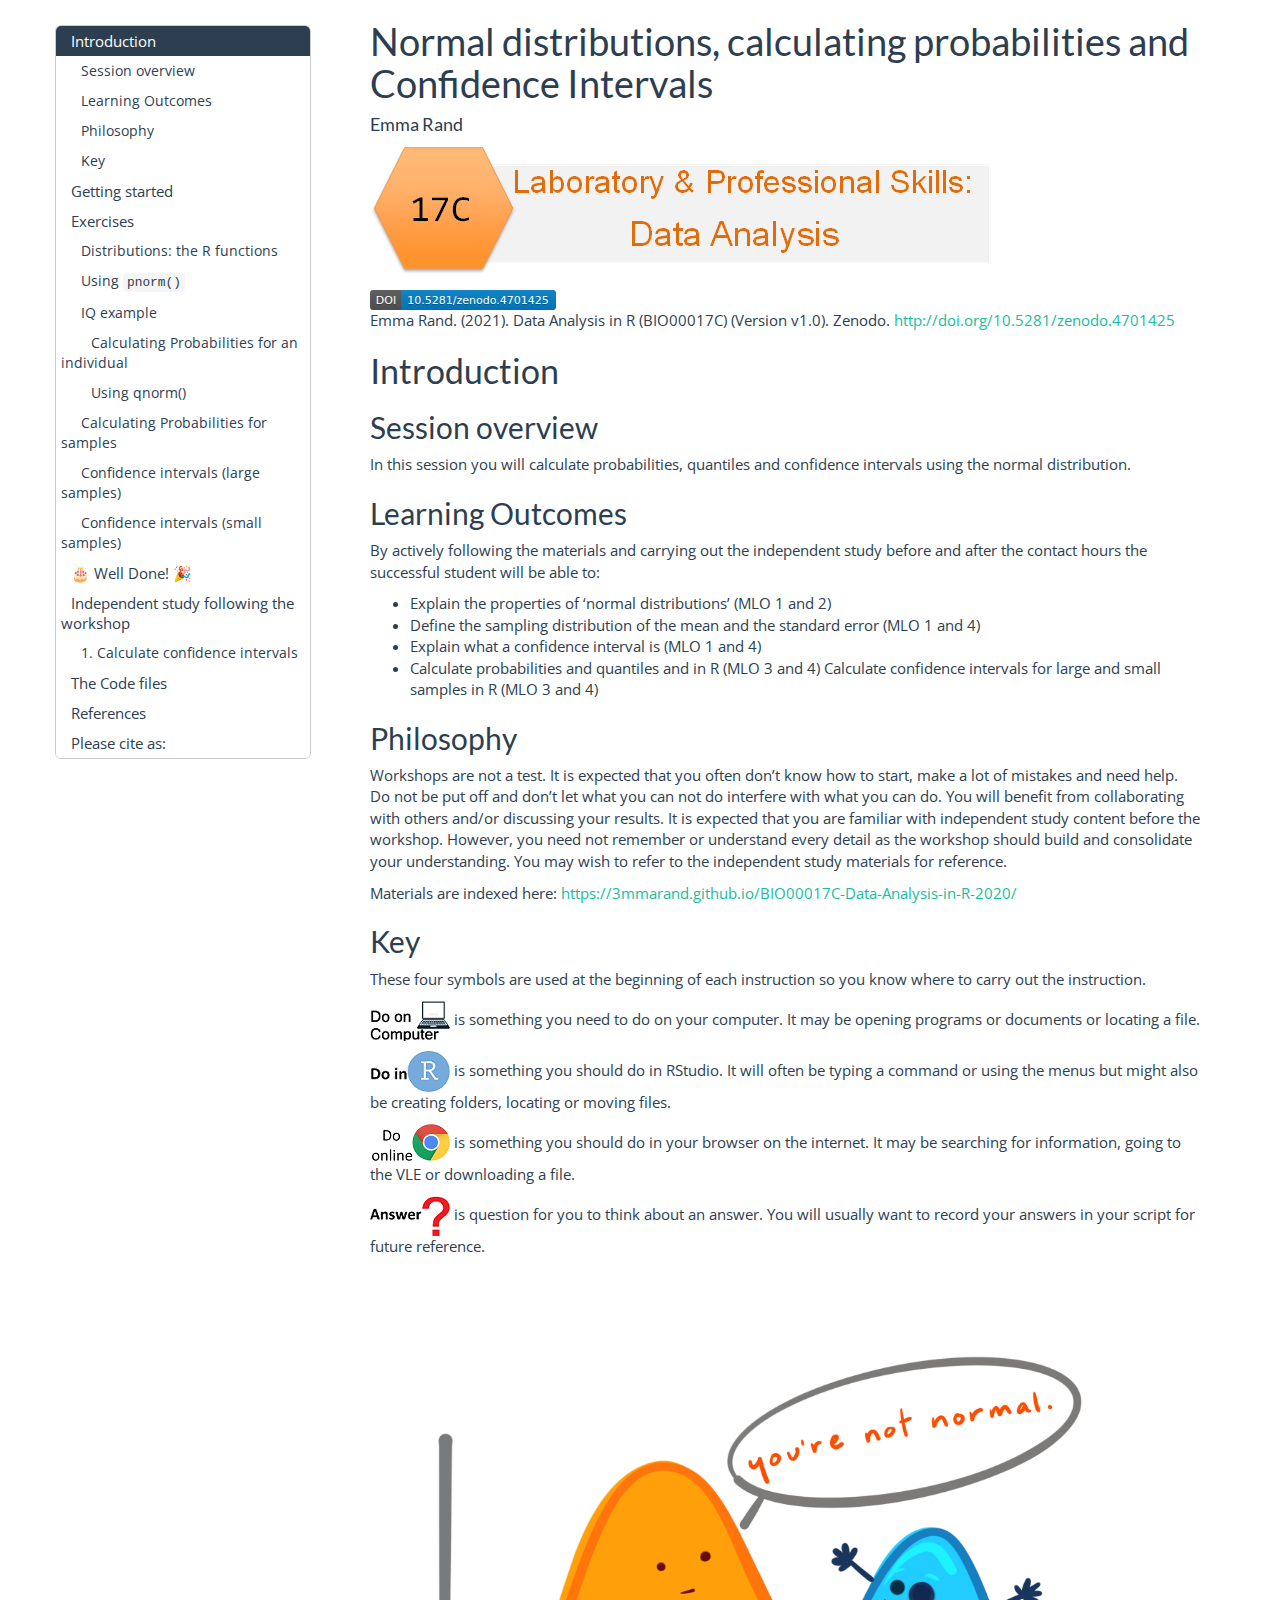
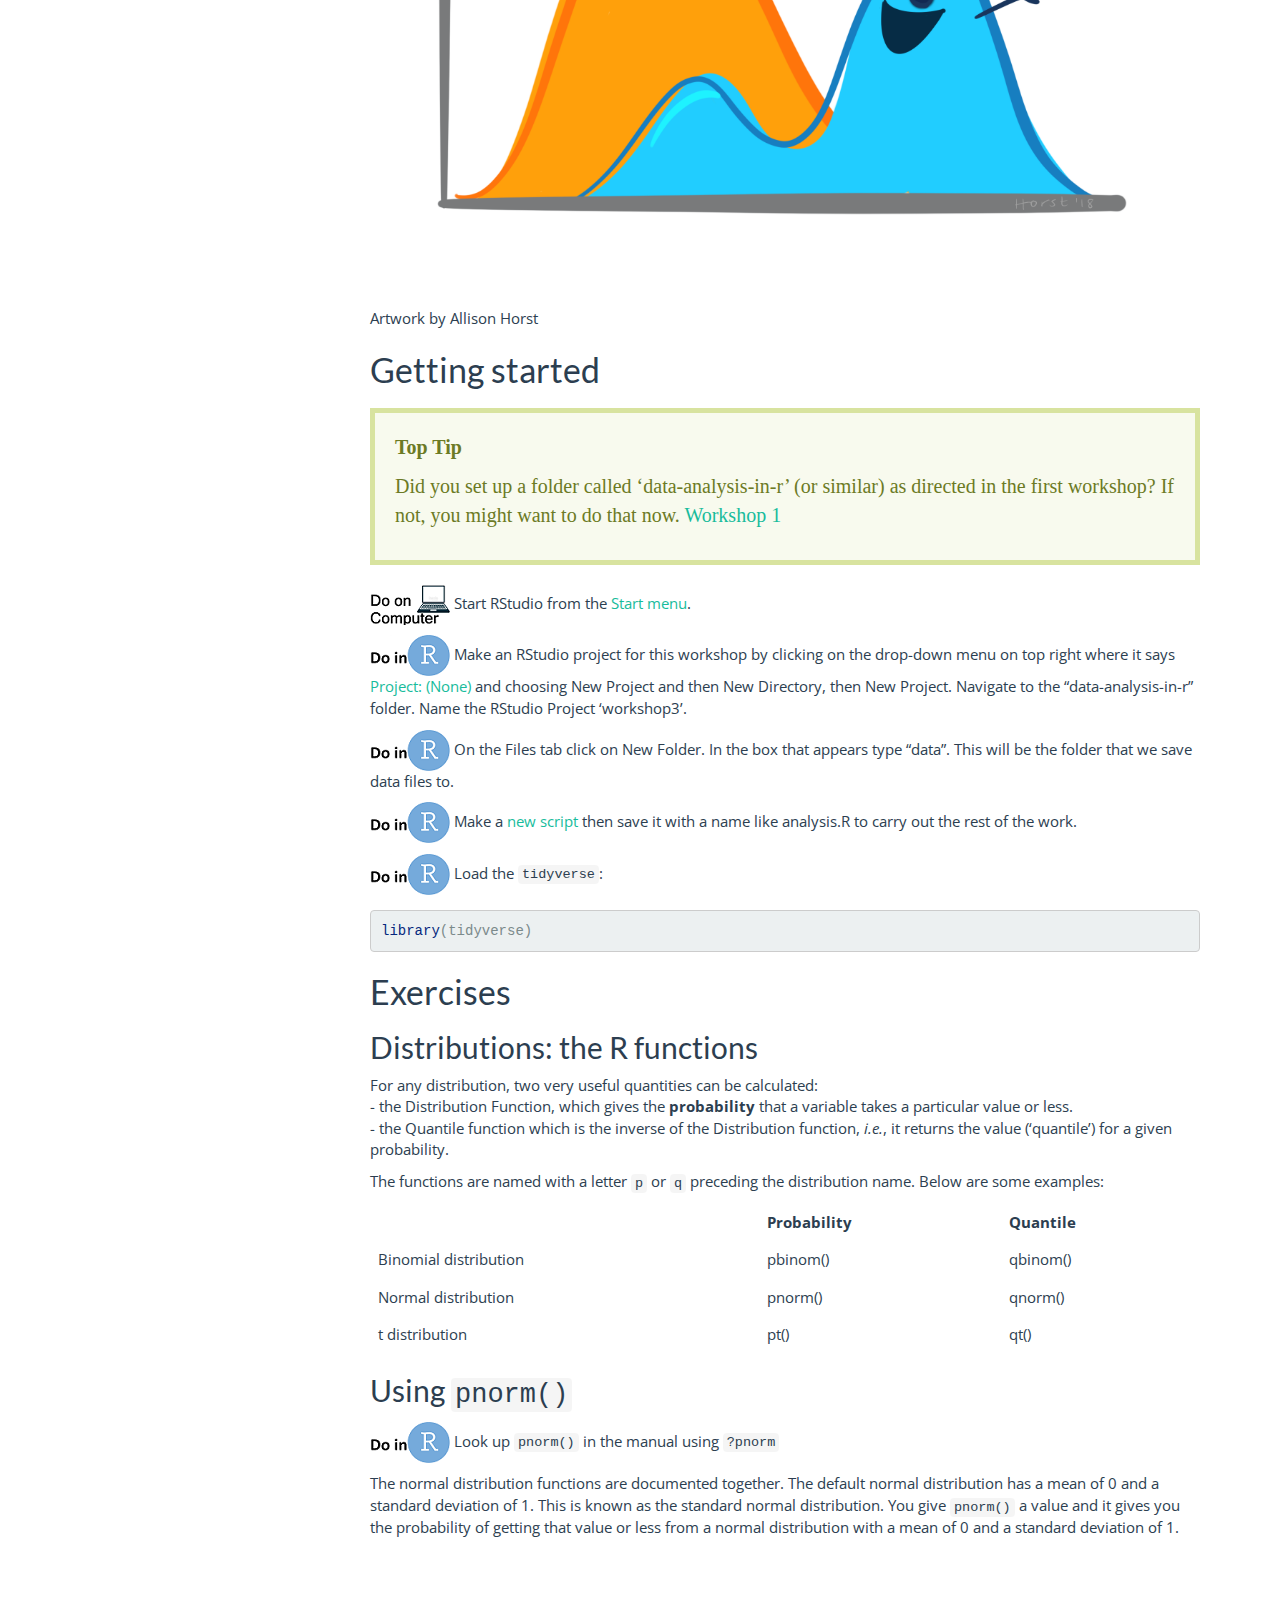
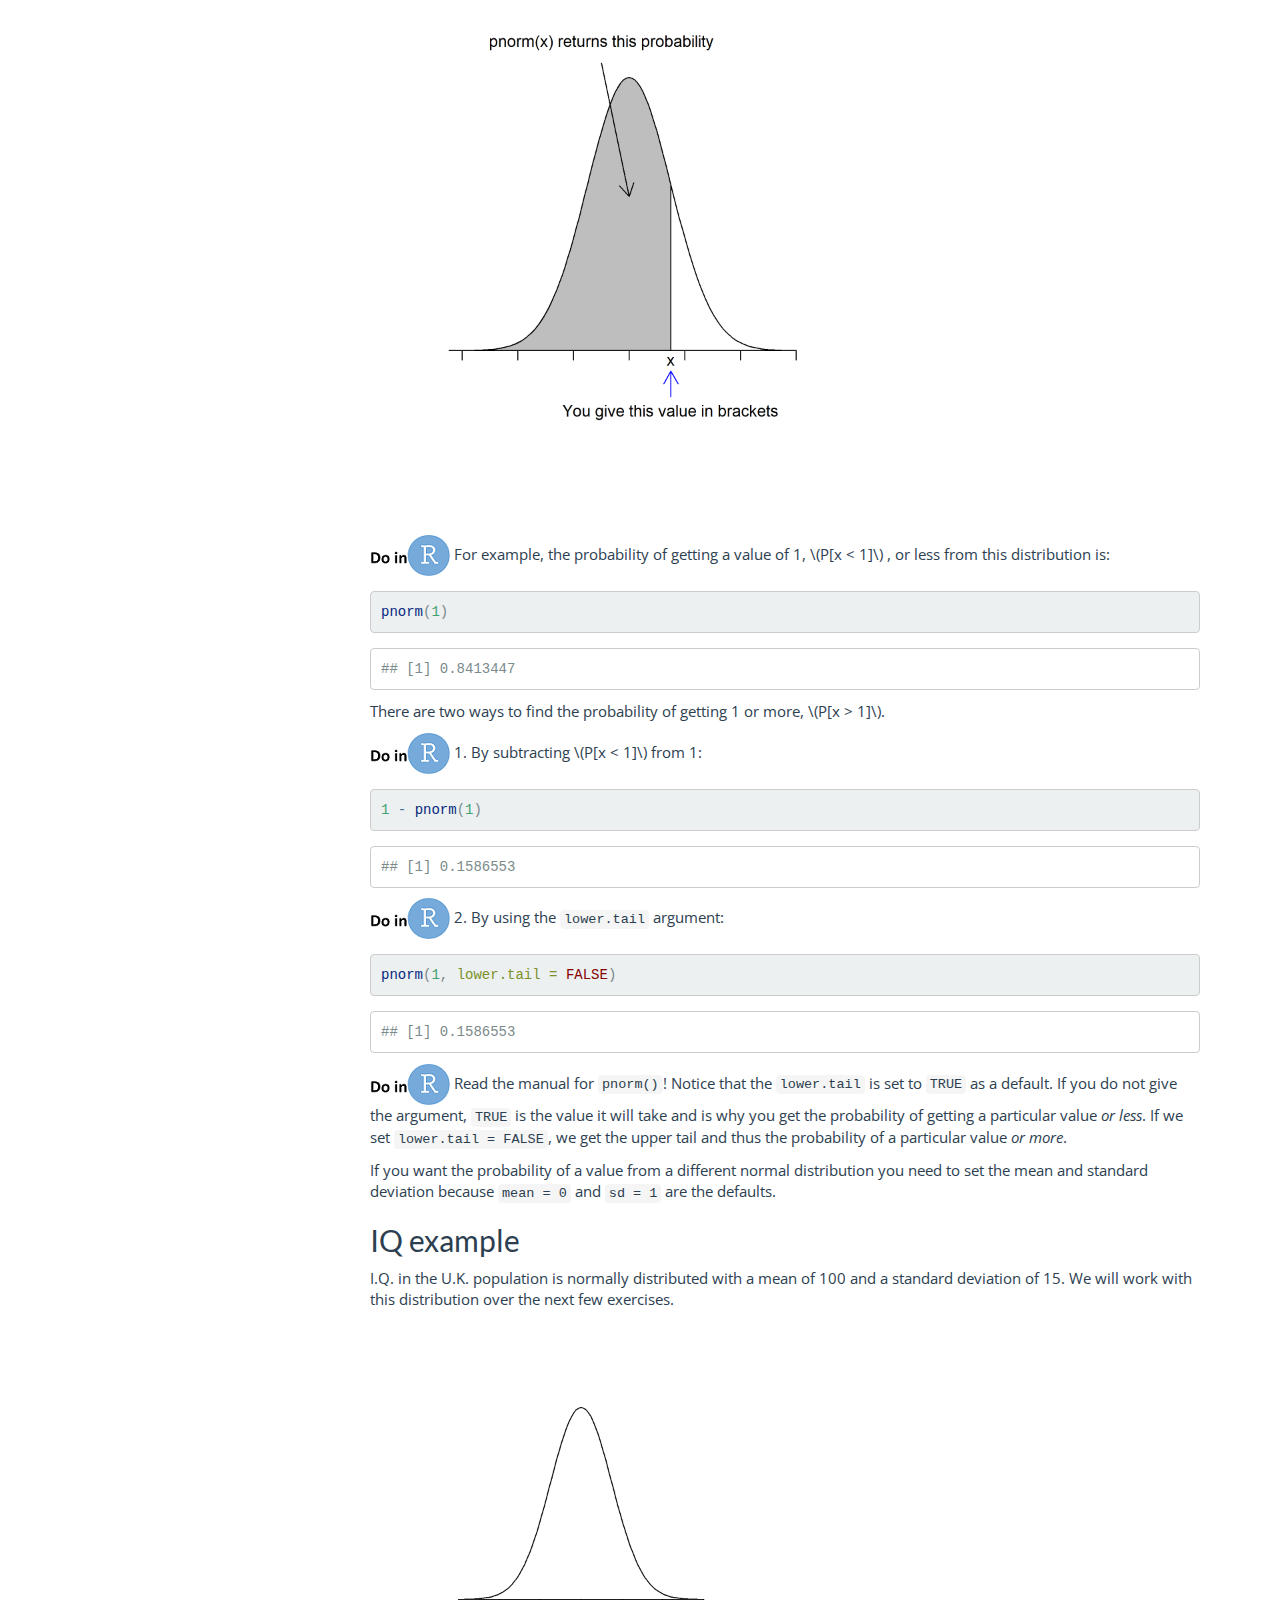
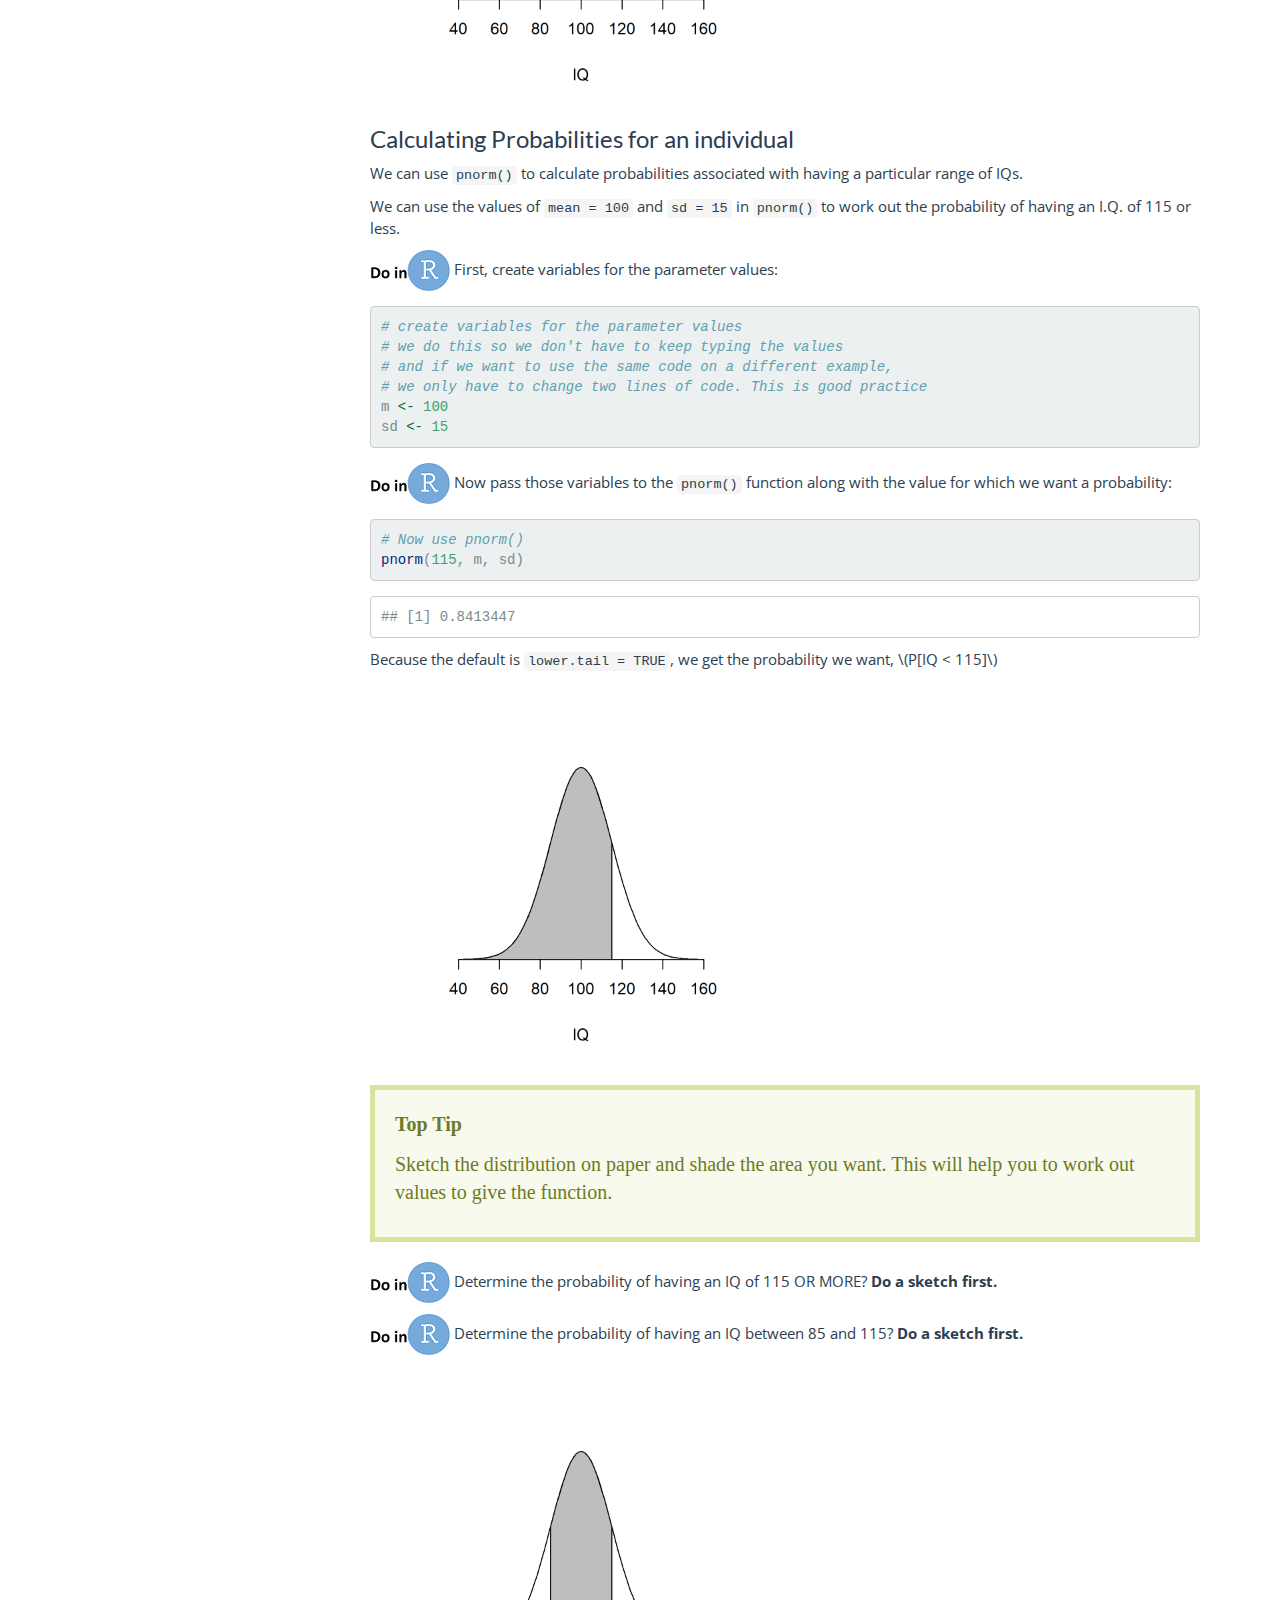
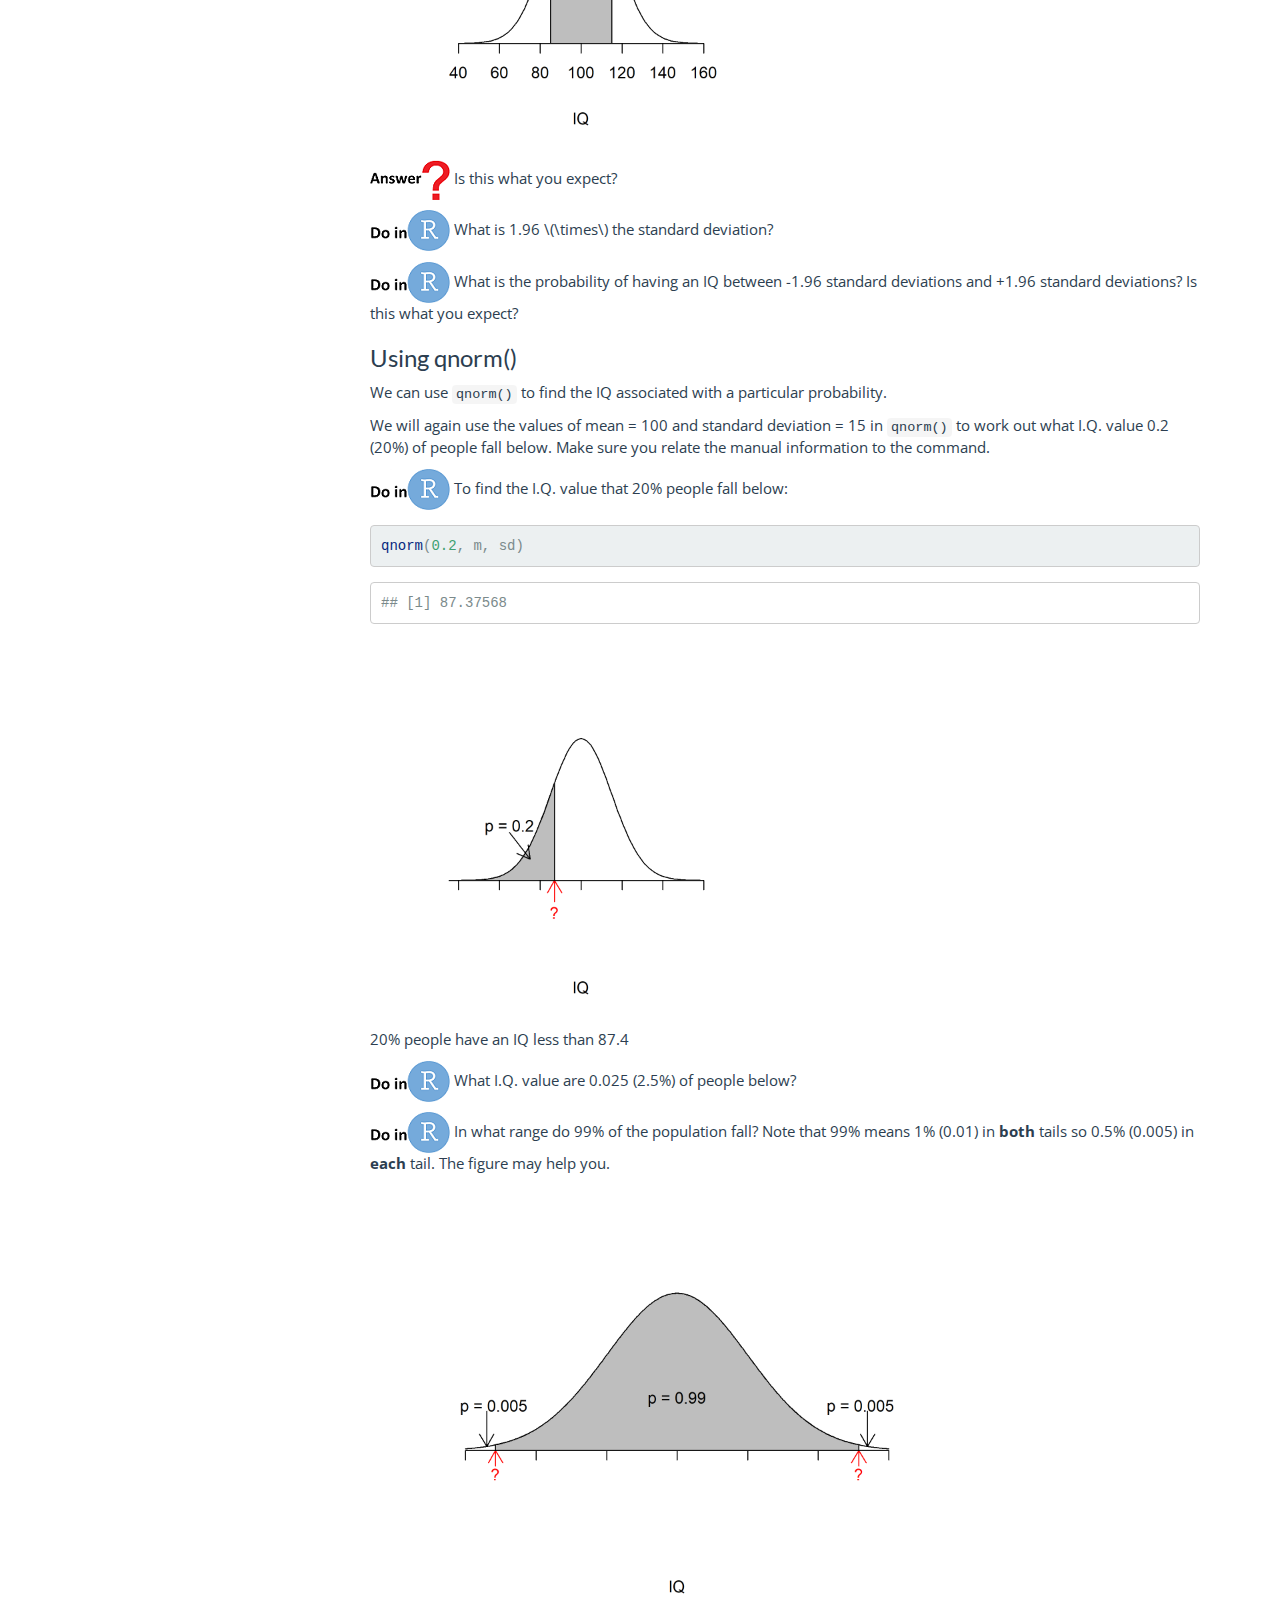
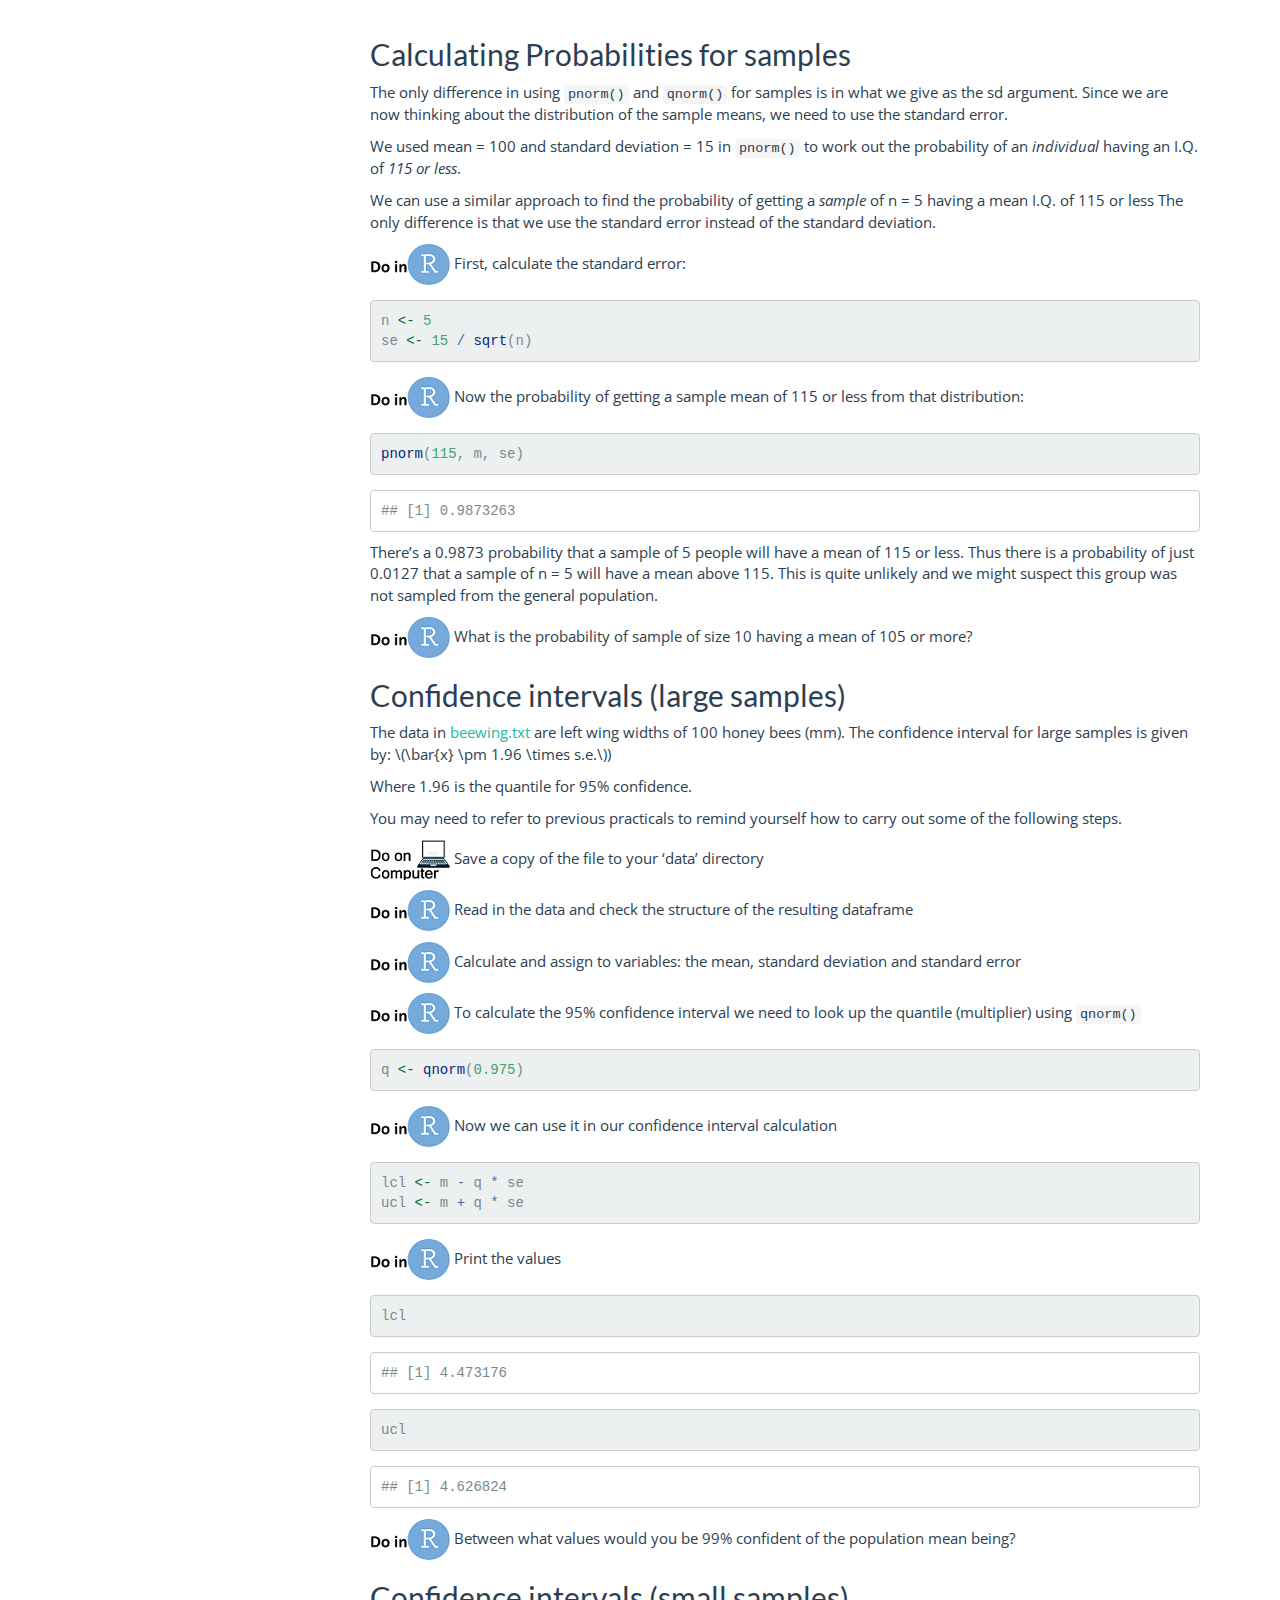
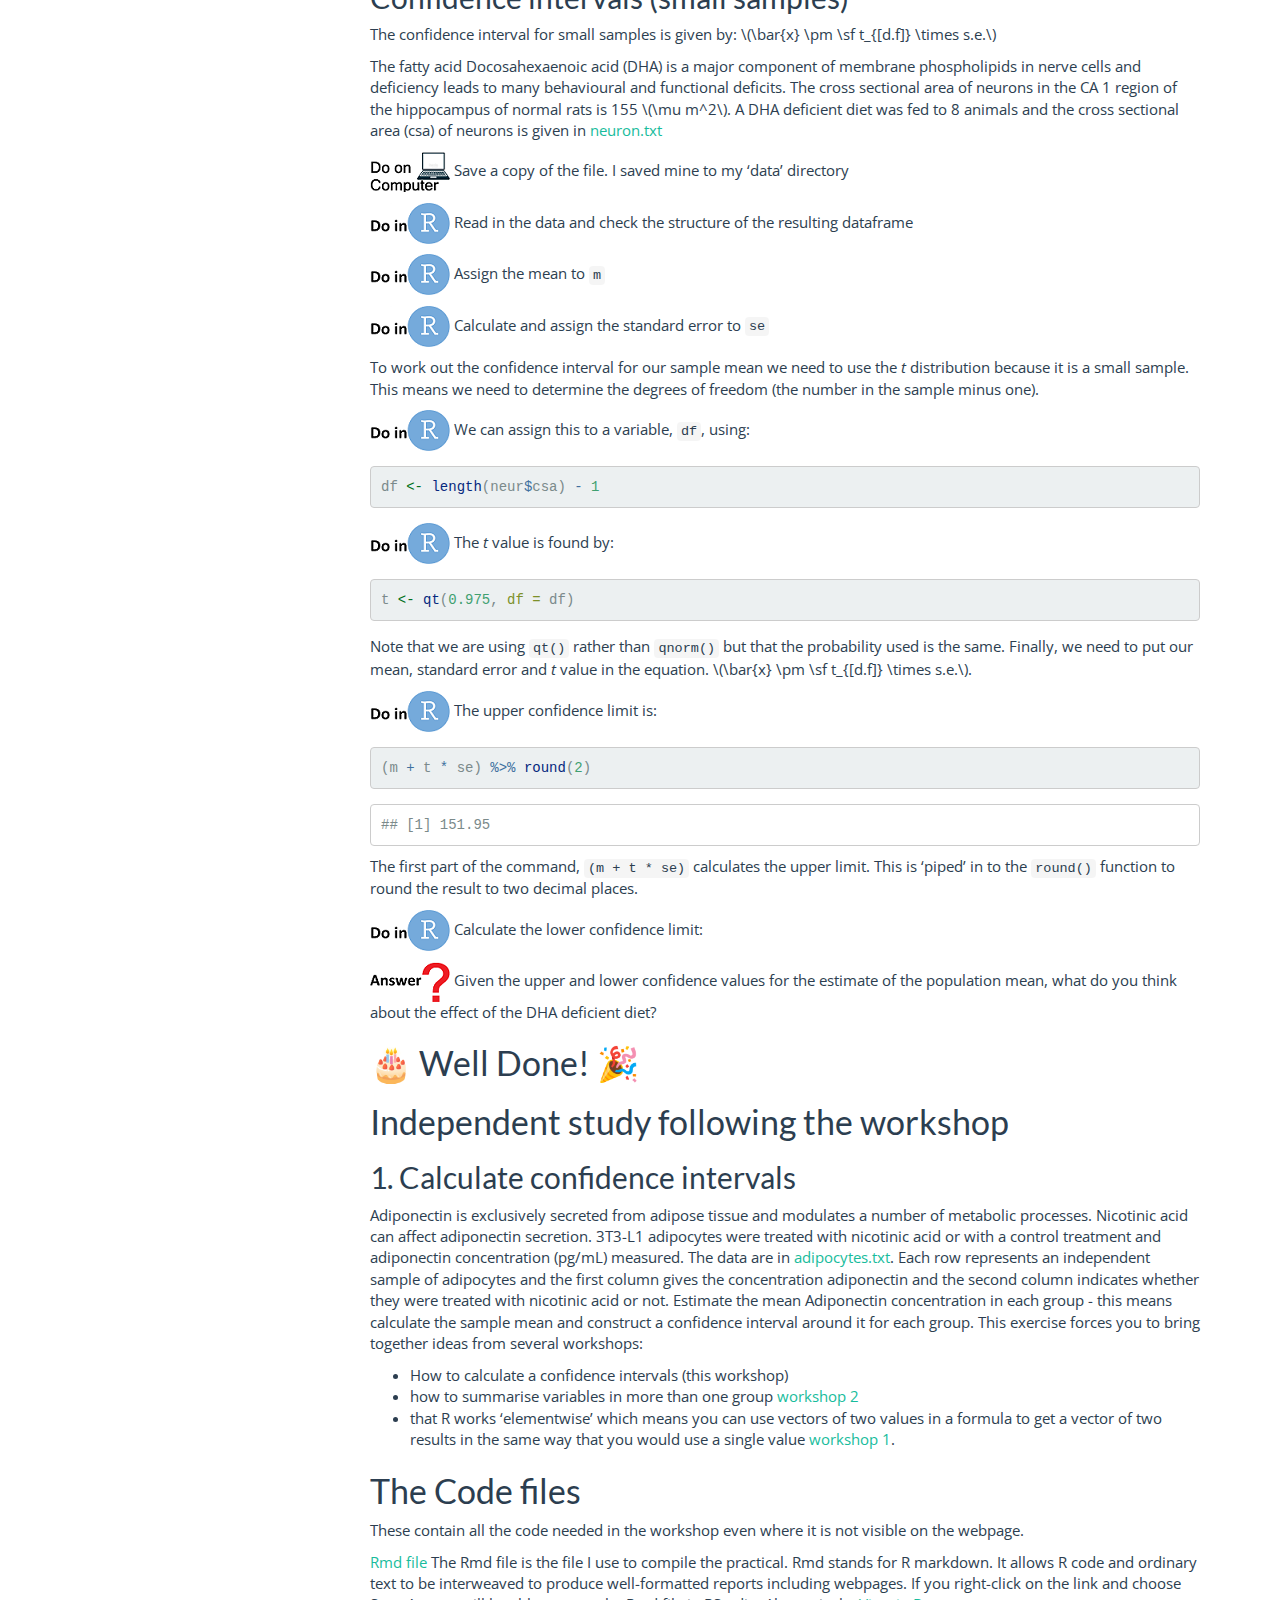
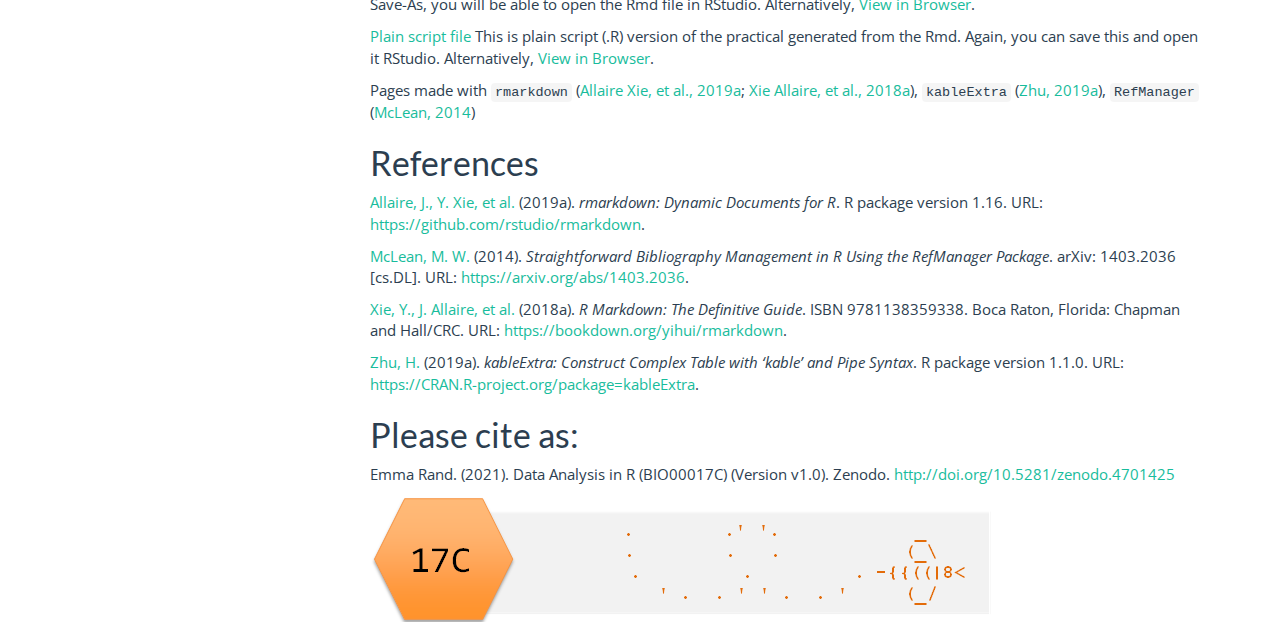
==== workshops/03NormalDistributionCalculatingProbabilitiesAndCI.html @ 43c56a73 "replace read_table2() with read_table() in workshops" ====
<!DOCTYPE html>

<html>

<head>

<meta charset="utf-8" />
<meta name="generator" content="pandoc" />
<meta http-equiv="X-UA-Compatible" content="IE=EDGE" />


<meta name="author" content="Emma Rand" />


<title>Normal distributions, calculating probabilities and Confidence Intervals</title>

<script src="[data-uri]"></script>
<script src="[data-uri]"></script>
<meta name="viewport" content="width=device-width, initial-scale=1" />
<link href="data:text/css,%40font%2Dface%20%7B%0Afont%2Dfamily%3A%20%27Lato%27%3B%0Afont%2Dstyle%3A%20normal%3B%0Afont%2Dweight%3A%20400%3B%0Asrc%3A%20url%28data%3Aapplication%2Ffont%2Dsfnt%3Bbase64%2CAAEAAAARAQAABAAQR1BPU792x2wAAS2AAAASSkdTVUKOOI56AAE%2FzAAAAHBPUy8y2a6qaQAAyigAAABgY21hcIwYkAAAAMqIAAAAtGN2dCAG9xijAADScAAAAC5mcGdtclpyQAAAyzwAAAblZ2FzcAASABgAAS10AAAADGdseWbADxfjAAABHAAAw2BoZWFk%2FJzyIwAAxlwAAAA2aGhlYQ%2B2B3UAAMoEAAAAJGhtdHhyNU6fAADGlAAAA25rZXJuPzs%2FsgAA0qAAAFcYbG9jYazff4oAAMScAAABvm1heHAB1wf5AADEfAAAACBuYW1lHCc4mgABKbgAAAF4cG9zdFbkDTYAASswAAACQXByZXCmB5UXAADSJAAAAEsABAAtAAAD%2BwWZACUANQA5AD0A%[base64]%2FZ0kpHi02MCMEEXoMBBotNzAgSTkpOCgcCxkMYz4wFigdEREdKBYwPv6hA878MjIDY%2FydBHUWJh0RI0BbODdQOysmJRdpdSIzKyguOigzPBIWEhb8%2By9AER4pFxcoHhE%2FBKT6ZzYFLAAAAAIA2v%[base64]%2BAjMyHgIVFA4CIyIuAgGuAwYJBnkGCQYDKxMhLhoaLiITEyIuGhouIRMFmf3ELVZXWzQ0W1dWLQI8%[base64]%2Ft6bICMjIJsBIv7emyAjIyCbASIAAAIANgAABFEFmQA%2BAEIBOUAmAABCQUA%[base64]%2FlkiGwQHBQFa%2Fp0lHwGnFxwFDAY5AUZKHRwBZh4i%2FloBph4YCAX%2BnUsdG%2F66Fx0FCwY5gwFGAAAAAAMAav8SBCQGZwA4AEMATgFVQA44NjMyJCIcGhcWCAYGBytLsAlQWEBIGAEBAkooIB0EAwFJPikNBAADPwwDAwQANAACBQQFHgADAQABAwAyAAAEAQAEMAACAgQBACQABAQSHwAFBQEBACQAAQERBSAHG0uwX1BYQEgYAQECSiggHQQDAUk%2BKQ0EAAM%[base64]%2BATsBBx4BFwcGIyIuAicDHgMVFA4CDwEOASsBATQuAicDPgMBFB4CFxMOAwHyecdINQcaDhMwRmFEJUaHa0E5baBoCgIaFkIOaZg8KxQaDik6TDEhSIxwRTxzp2sMAhsVQgGYJUBWMSJBZUUj%2FdUiPFAvHkFfPR4MC2FLUgsOJjEuCAITFTVVgWFJi2xFBJATHsYNUjpCHhkhIQf%2BHBY0UntcWp54SwawEx0ChTJINCYQ%2Fg4GLUZdAtAwRzYoEAHDBig8SwAAAAAFAEj%[base64]%2BAgE%2BATsBAQ4BKwEBFA4CIyIuAjU0PgIzMh4CBzQuAiMiDgIVFB4CMzI%2BAgLDNFd0P0RzVjAwVnNEQ3VVMYscMUElJUEwGxswQSUlQTEcAoANHRiA%2B%2BkKHBOEBTU0V3M%2FRHNWMDBWc0RDdFYwihwxQSUlQTAbGzBBJSVBMRwEP1SFWzAwW4VUVoZcMDBchlZCXDsaGjtcQkFbORkZOVsBdxET%2BoQNEAFSVIRbMDBbhFRWh1wwMFyHVkJdOhoaOl1CQVo5GRk5WgACAFL%[base64]%[base64]%2BCXzcEbwUEDRcFBx8xRS4yUDkfESI2JgGcJi0IAhQSbgJGQgEsrB0kFpBe9ZNQmnlKL1NyRD06NWSP%2FswwTmQ0cLJE%2FllqawWpM1RvPBYBDhIaOC4eIDlNLSNAQUUm%2Fl1Dk0oTFnPeYf7QDhaRW2o2Z5RdRn1qVB5Nkk5JgF83%2B%2BNBY0QjUkQBqzmfAAAAAAEAmAOZATMFmQAKAFFACgAAAAoACgYEAwcrS7BfUFhAFgkBAgABAR4AAAABAAAkAgEBAQsAIAMbQCAJAQIAAQEeAgEBAAABAAAjAgEBAQABACQAAAEAAQAhBFmwOCsBEQcOASMiJi8BEQEzEAMcHxodBhAFmf7emyAjIyCbASIAAQCG%2FtsCAQYPABwAB0AEFAoBCysBFBIXHgEVFAYPAS4DNTQ%2BAjcXHgEVFAcGAgEhbmgGBA4LT0tpQR4eQWlLTwsOCmltAnXW%2Fm23CxAIDhIHMHPi5Od6eejj4nQxBxIODxO2%2FmwAAAABAEr%[base64]%[base64]%2BaZL%2BawGVBI7%2BVYf%2BUgGuhwGrAAAAAQBe%2FvEBUADsAB4AX0AGGxkGBAIHK0uwX1BYQBIPAQEbAAAAAQEAJAABAQwBIAMbS7BsUFhAEg8BARsAAAABAQAkAAEBDwEgAxtAGw8BARsAAAEBAAEAIwAAAAEBACQAAQABAQAhBFlZsDgrNzQ%2BAjMyHgIVFA4CBycmNTQ3PgM3IyIuAl4RHywaHi8fEBowRy0eDQ4KHyAbBg0aKh8RexcpHxIWJzMeLWFfWiYdDBANDgslMDohEiEtAAABAGQCDAJSAqMAAwAlQAYDAgEAAgcrQBcAAAEBAAAAIwAAAAEAACQAAQABAAAhA7A4KxMhFSFkAe7%2BEgKjlwAAAQBY%2F%2FEBUQDsABMAU0AGEA4GBAIHK0uwX1BYQA4AAAABAQAkAAEBEgEgAhtLsGxQWEAOAAAAAQEAJAABARUBIAIbQBcAAAEBAAEAIwAAAAEBACQAAQABAQAhA1lZsDgrNzQ%2BAjMyHgIVFA4CIyIuAlgTIS4aGi4iExMiLhoaLiETbhouIhQUIi4aGy0iExMiLQAAAAH%2F9P%2BmAvYFwQAJAC1ABgkHBAICBytLsI1QWEAMAAABADUAAQENASACG0AKAAEAATQAAAArAlmwOCsXDgErAQE%2BATsBoQ43HUsCWQ0wIUsVIyIF2SAiAAACADz%2F8QRMBakAEwAnAHdACiQiGhgQDgYEBAcrS7BfUFhAGgACAgEBACQAAQERHwADAwABACQAAAASACAEG0uwbFBYQBgAAQACAwECAQAmAAMDAAEAJAAAABUAIAMbQCEAAQACAwECAQAmAAMAAAMBACMAAwMAAQAkAAADAAEAIQRZWbA4KwEUAg4BIyIuAQI1NBI%2BATMyHgESBzQuAiMiDgIVFB4CMzI%2BAgRMUYy%2FbW69jFBQjL1ubb%2BMUbk3XXpCQnpcNzdcekJCel03Asy8%2Fu20WFi0ARO8vAEUtVhYtf7svKTfiDs7iN%[base64]%[base64]%2FocoUiYB4B0i%2FEQPEQHLOV5DJChGXjY2XEcxCgggGgULB10OUHufBak2Z5ReUIh9dT3%2BfgsNIhtsPRMoEQHNOmtsbz8%2FXz4fIDlOLx0aAQEQYpdmNQAAAQBs%2F%2FAELgWpAEoA%[base64]%2BAzU0LgIjIg4CBw4BIyImLwE%[base64]%2FTsAAQBs%2F%2FAD%[base64]%2Fj5CcF9wq3Q7UIu8bT90ZFYhNhIeEzNIYUNLeFUuJ092TzZ0PnB0AqcFSyYx%2FogYQnSeXXK4g0YZKjYeTBofJh8wWXxNQ2xMKhIUIQKeAAAAAAIAbP%[base64]%2BAQEUHgIzMj4CNTQuAiMiDgICilaadERIgbZtbK98Q1RbAWsOMiCe%2Fg8zfP7WKE1vR0h0Uy0sUHBDSHRRKwNuOW2fZmOqfkhFf7VwXtR6AekSGf2LIyf%[base64]%2Fa8NLid%2FAloNGxH9FBEbBZlQIiwP%2B1MaJQSeGSoTGxF5AAMAYP%2FwBCYFqQAfADMARwDEQBo1NCEgAQA%[base64]%2BAjU0LgIjIg4CFRQeAgJDa7KARpCGcXM%2Bcp9iYaByPnRwhpBHf7JrRm9NKTFTbDs7bFMxKU1vRkZjPhwhQWFAQGFBIRw%[base64]%2BAjMyHgIVFA4CBwEOASsBAT4BNw4BATQuAiMiDgIVFB4CMzI%2BAgIlUZFuQUZ%2BrmhnqHhBFyw9J%2F6jDTAfpAG0FiYRN4oBGStMaT9CbU0qJ0lpQUhvTCgCTDZpmWNepHpGRHqqZz5vamk4%2FggTFwI7HTQaLC4Bo0NtTCkrTGo%2FRGtKJi9OZgAAAAACAID%[base64]%[base64]%[base64]%2BPxQtGRktFAHBFBD8%2BgLGAZF%2FERkK5AsPBgUQCuMKGhCAAZIAAAAAAgCWAbcD8QONAAMABwAzQAoHBgUEAwIBAAQHK0AhAAIAAwACAwAAJgAAAQEAAAAjAAAAAQAAJAABAAEAACEEsDgrEyEVIREhFSGWA1v8pQNb%2FKUCPocB1ocAAAABAO4A6gPzBFcAEgAHQAQQAAELKzc1NDY3JT4BNy4BJyUuAT0BARXuEBQBwRQrGRkrFP4%2FFBADBeqAEBoK4woQBQYPC%2BQKGRF%2F%2Fm9KAAAAAAIAIv%[base64]%[base64]%[base64]%2BAjU0LgIjIg4CFRQSHgEzMjY3NjMyHwEGBCMiJCYCNTQ%2BBDMyHgQVFA4CJTI%2BAjcTJiMiDgIVFBYEj05iDTqITjxYOx1BgL99Q2UtXRMSHykXMVhDJ1mb03qG6q5ka7n5j5jpVQ8MFQoZa%2F7vra3%2B1tt9N2SMrMZsXLCdhF81PWuR%2FgIfPzsxEUwnLkt9WjNCuktOUUYpSWQ6Va2LWBUU%2FpdLMSQvGwo4Zo9XitCLRWa09pGq%2Fv%[base64]%2FpICF%2BEWFQsVChoUAVr%[base64]%2FezshQ2VEnaBDgbt4%2FscBNlN3TSSdn%2F7LAQBSeE8mmKD%2B%2BQWZNGCLVzViVEIVH6SGW5ZsOwKN%2Fg0mRV85b4GKJEBbNn52AAABAFr%[base64]%2BAjc2BKAQDUxY%2B7Gb%2FLJiab4BCaCe5Vk%2FBxIRDR0oNkpiQHO%[base64]%2FqsBVXO8hEgCzKH%2B%[base64]%2FI0FmZ7%2BJJj%[base64]%2BC579mAWZAAAAAQBa%2F%[base64]%2B%2FLxpZ78BD6hVkn1qLjcRGxATGT5ZeVN5xIpKTYzAjQsWHxQBPBYQbv3aJzonE2vBAQ6ipAEOwWoZL0MqWBsLDiglGk%[base64]%2FMPDAwTDAoz9dAWZ%2FYECfwABANIAAAGUBZkAAwBRQAYDAgEAAgcrS7BfUFhADAABAQsfAAAADAAgAhtLsGxQWEAOAAEBAAAAJAAAAA8AIAIbQBcAAQAAAQAAIwABAQAAACQAAAEAAAAhA1lZsDgrISMRMwGUwsIFmQAAAAABADz%[base64]%2Fd4VJRUcKhcCOqgTGhMQCP4RCxMZIRhYwcEDJRMXAhwZFf2XFyAKCSQb%2FVkGChAJAjkMEQwF%[base64]%[base64]%2FMMCAqpkBZkNFPvIGjEXA%2Ff6ZxATBDcZMBT8AwWZAAACAFz%[base64]%2BAgXhZrr%2B%2B56e%2Fvy6Zma6AQSengEFumbHSIS8dHO8hUhIhbxzdLyESALMof7zwmtrwgENoaEBDcNsbMP%[base64]%2FViypq%2BYCGP3oBZk%2FdKRlZKZ4Q5osT25CiZoAAAAAAgBc%[base64]%2BAgXhKU5wRgFwoCQ4F%2Fw5e0Oe%2Fvy6Zma6AQSengEFumbHSIS8dHO8hUhIhbxzdLyESALMZbadgC%2F%2BcxQZARISFGvCAQ2hoQENw2xsw%[base64]%2BAjU0JisBAYPBAZWIxoE%2BMFuDUyQcAaKsNRn%2BjBEoKJPLVYFXLKmn1AJW%2FaoFmTdok1tMhGlKExUo%2FccpAgAYFY0pS2g%2FgIIAAAAAAQA6%2F%[base64]%2BAjMyFhcDjAkUEBEtRWFFQWRDIjthe4F7YTtAe7Nyi%[base64]%2BwoE9qMAAAABAKD%[base64]%2FBM2GNmjxslloDZ%2FyZfNSbWFib1HwDZ%[base64]%[base64]%2BATcBPgE7AQEjASYnDgEHASMOoRoiBgEoCA0GBw4JAVEGIxk4GiEHAU8SDgYKCAEpBSMZl%2F5Brv6VCwkFCQX%2Bk64FmRoU%2FBwbPiIiPxoD5BEdGhT8HDRDITwaA%2BQSHPpnBEUfKRQlD%[base64]%2BATsBCQEjIiYnAQYHAQ4BKwEB%2B%2F4nwRUUCAF2Bw4BYQkVD7n%2BJQHrwBYZCP6ABwv%2BigkXFbQC4AK5Dg39whUZAgwOEf1Q%[base64]%2BATsBAtbB%2FfOqGh4LAUgUGwsLGhQBRwkfGawCOv3GAjoDXxoT%2FdMjPh4fPiICLRAdAAABAFYAAASUBZkADQB%2BQA4AAAANAA0MCwcGBQQFBytLsF9QWEAbAAICAwAAJAQBAwMLHwAAAAEAACQAAQEMASAEG0uwbFBYQBkEAQMAAgADAgAAJgAAAAEAACQAAQEPASADG0AiBAEDAAIAAwIAACYAAAEBAAAAIwAAAAEAACQAAQABAAAhBFlZsDgrARUUBwEhFSE1NDcBITUElBX81QMy%2B9ATAyz85wWZSCIe%2B42eTB4bBHaeAAAAAQCO%2Ft8B%2FgX9AA0AOEAOAAAADQANCggHBQIBBQcrQCIAAAABAgABAQAmAAIDAwIBACMAAgIDAAAkBAEDAgMAACEEsDgrExEhFRQGKwERMzIWHQGOAXAbFqmpFhv%2B3wceRhYZ%2Bc0ZF0YAAAAAAf%2Fs%2F6YC7wXBAAkALUAGBwUCAAIHK0uwjVBYQAwAAQABNQAAAA0AIAIbQAoAAAEANAABASsCWbA4KwMzMhYXASMiJicUTCEwDQJZSx04DQXBIiD6JyIjAAEAWv7fAcoF%[base64]%2F6gDhQAAQAA%[base64]%[base64]%2F%[base64]%2BjaViOZDY8caNmYokzCQgmAVFXgzcwdUiOmCNCYAXB%2FaJJWUKDwX5wwY1RTERcJgN3UEn%2BFkI2yrtjjlsqAAAAAQBK%2F%[base64]%2BAjMyFhcDRQgQDw8jNk04SnJNJypMbURBVDgkEhcLMkLGbl%2BjeEU%2FebJzaqQ%2FA0ELDBkeGTVkjlhcj2EzHyYfEUFRS0aFwnxxwItORT8AAAAAAgBI%2F%[base64]%2FOQIy%2Bj%2BCUEkB6kI1yrtjjVsqAAAAAgBK%2F%[base64]%2BAhciBgchNC4CAiNbmnA%[base64]%2FuEDXQ0FFRRJYleHXTAUWRQIGDZYQV2B%2FKAAAwAy%2FpMD3gQGADkATQBdAWBAHE9OAQBXVU5dT11KSEA%[base64]%2BAjU0JiMiBhUUHgIB50JzLwETKnMiOWWLU0c%2FICE6YHp%2FemA6QXqwb2%2BnbjdfUyszECEwIEtVOWaNAZAqSF5obDE5RyNIbUpIck8q%2FsQ2UzgccWxrcR04UgQGHRxCIQkQQVBKeVYuERQuFiQlEAQJFjJYRkF6XzksSmE1S2kfFEM4Fi8uKhAqi11KeVUu%[base64]%[base64]%2BAjMyHgIBWLLaFSMuGhotIxQUIy0aGi4jFQP1%2FAsD9QE%2BGi0jFBQjLRoaLyMUFCMvAAAAAAL%[base64]%[base64]%2BATsBAQ4BBx4BFwEjIiYnAS4BKwERIxEBSy4UGhABQA8eGaL%2Biw4bERIdDQGMoBYfDv6zDx4eMrMFwfydCxEBVxAU%2FnMRGgoMHxT%[base64]%[base64]%[base64]%2FVSyyaWxPiToD9SVuSVo3ZY5W%2FXsChXN%2FTEH9FgAAAAIASP%[base64]%2FHjJtLXKNGKPWlqOYTQAAAACAJL%[base64]%2BOf5ABM5QSf4WQjbKu2OOWyoAAAACAEj%[base64]%2Bp1eDNzB2R46YIkJgA%2FX6tAHtSlpDgsJ%[base64]%2F17AAABAD7%[base64]%2BATMyHgIzMj4CNTQuBjU0PgIzMhYXAtYMGQ8mN0w0LUgzGy1KXmNeSi0yYo5daqw8KggWEhIoOVE9NE40GS1KX2NfSi0wXIZWZJ86A04WFhsXFyg1Hyc0Jh0hKDxXPUZ3VzJFNkQNDhwiHBsuPCIqNycdICk%2BW0E6a1EwPzcAAAAAAQAs%2F%2FACugU%[base64]%2Ft4%2BMRwpHhUIDgs0LoIQhn4CbBMURxUBOQ8T%2FqOB%2FaBAPg8SDxFVKzEAAAABAHr%2F8APFA%[base64]%2FVisD9f16c35KQgLr%[base64]%2BY6ED9RYP%2FXQkSCMjSCQCjBAV%[base64]%2BATcTPgE7ATIWFxMeARc%2BATcTPgE7AQEjIicDLgEnDgEHAwYrAQ6MFhwFwggOBQgUC9YFGRNNFBoF0QsRCAUQCcYFHBOG%2FriNGgrgCAoFBQoI4wsehgP1Fg%2F9dCRDIiJDJAKQDxQUD%2F1wI0QhIUgfAowQFfwLIgKvFy8XFzAX%[base64]%2F%2FqurFhQI%2BAkR2goUD6T%2BqwFjqxYZCP8HDuwKFxSfAgcB7g4N%2FoQcHAFADhH%2BHP3vFw4BjR0X%2FqcOFwABAA7%2BqQPwA%[base64]%2Fl6aFxoGAQ8JDQUHDgkBBwYdEY7%2B1RQYAZIDuhcO%[base64]%2FdwCKf0FDQwCJ%2F3fAvADqRMjDv0mi0oNIxAC34wAAAABACz%2B3wIABf0AQABHQA44NjMwGBUSEAUEAwIGBytAMSQBAAEBHgACAAMBAgMBACYAAQAABAEAAQAmAAQFBQQBACMABAQFAQAkAAUEBQEAIQawOCsTNCYjNTI2NTQuAjU0PgI7ARUUBisBIgYVFB4CFRQOAgceAxUUDgIVFBY7ATIWHQEjIi4CNTQ%2BArVGQ0NGEBMQKVN7UjUcDBRNWQ4SDhYpNyEhNykWDhIOWU0UDBw1UntTKRATEAGpP1FrUEAyYmJkNEV0VC5PFBJlVjhoY2IyJkEzJQkJJTRAJTJiY2g4V2QSFFAvVHRFNGNjYgABAOb%2BqQFwBf0AAwA8QAYDAgEAAgcrS7BJUFhADgAAAAEAACQAAQEQASACG0AXAAABAQAAACMAAAABAAAkAAEAAQAAIQNZsDgrEzMRI%2BaKigX9%2BKwAAAAAAQBY%2Ft8CLAX9AEAAR0AOPz49PDEvLCkRDgsJBgcrQDEdAQUEAR4AAwACBAMCAQAmAAQABQEEBQEAJgABAAABAQAjAAEBAAEAJAAAAQABACEGsDgrARQeAhUUDgIrATU0NjsBMjY1NC4CNTQ%[base64]%2F6pAh0tVVdcNDRcV1Ut%2FeME3xstIhMTIi0bGi4iFBQiLgAAAAACAIr%[base64]%2BAj8BPgE7AQceARcHDgEjIi4CJwM%2BAzMyFh8BDgEPAQ4BKwEDFBYXEw4DAjFcm3E%2FQn64dwwCGxVCEFKENi4IDw4MIS0%2FKjQ%2FVTsmEAsSBTA8uWsMAhsVQueHeTRMc04nCwpPhLZyb7uKUQOzFB3pDD8xPgsLERgYB%[base64]%2BAjMyHgIXBw4BIyImJy4DIyIOAhURIRUUBiMhFRQGBz4BMyEVFA4CIyE1PgM1ESM0IB2GNm6kbk55XkUYSAoVCg4ZCxQpM0ItP2BAIAG5Hhb%2BezkyHTkeAqQLFBwS%[base64]%2BATMyFhc3FwceARUUBgcXBycOASMiJicHJzcuATcUHgIzMj4CNTQuAiMiDgLfIR2ZW5csaDo5ZiuZWZcfIiEdmFuYLGg5OWUsmVmXHiKEIz5RLy9TPSQkPVMvL1E%[base64]%2BATsBASEVIRUhFSERIxEhNSE1IZIBMv5olRofCgEUDhQHBxIOARMIIRmW%2FmcBM%2F6sAVT%2BrLP%2BrAFU%2FqwCcQMoGRT9yiM6HR07IgI2ERz82GZpZ%2F7FATtnaQACAOb%2BqQFwBf0AAwAHAFRACgcGBQQDAgEABAcrS7BJUFhAGAAAAAECAAEAACYAAgIDAAAkAAMDEAMgAxtAIQAAAAECAAEAACYAAgMDAgAAIwACAgMAACQAAwIDAAAhBFmwOCsTMxEjETMRI%2BaKioqKBf385v7h%2FOUAAAAAAgBy%[base64]%2BAjU0LgY1NDY3LgE1ND4CMzIWFwEUHgIXPgE1NC4EJw4BAzEMGQ8mN0w0ME01HDFPZmlmTzFOVDE%2BMmGPXGqsPCkIFxESKDpVPzJPNhwyUmhuaFIyVl0yPzBchlZknzr9t0ZthD42MB40Rk9UKEI2BPEWFhsXGSo4HyY5LysuN0dcPVF%[base64]%2BAjMyHgIFFA4CIyIuAjU0PgIzMh4C7xIgKRcWKB8SEh8oFhcpIBIBZxIfKRcXKR4SEh4pFxcpHxIFCRcoHhISHigXFyofEhIfKhcXKB4SEh4oFxcqHxISHyoAAAMARP%[base64]%2BATMyFh8BDgEjIi4CNTQ%2BAjMyFhcHDgEjIi4CIyIOAhUUHgIzMj4CATQ%2BBDMyHgQVFA4EIyIuBDcUHgQzMj4CNTQuBCMiDgIEBggLBgsIBj05pnRioXM%2FRXqnYmyYOS4FEAwOHzJMO0ZxTysrTGo%2BMEIwJfxSNF%2BGorplZbuihl80NF%2BGortlZbqihl80ZCxScoyiWITnq2MtUnOMo1iE5qpiAc8FBwYGQEJJRHqoZGWpeUNEN0EGDBYbFy1UeEtNeVIrDBQYAQllu6OFYDQ0YIWju2Vku6KFYDQ0YIWiumVZpI90Uy1kremGWaaPdlMuZa%2FrAAAAAAIAXAM%[base64]%2B4TNKJEZhPBo0A0gLEjEVIBcLFCk8KSJDNSMCJT88EhURDwoqMS4iPFQz%2FtYmI2kCERsjFSoiAAACAIoAgQMBA6IAFAApAAlABhcpAhQCCysTNRMXHgEVFAcDBgcWFxMeARUUDwETNRMXHgEVFAcDBgcWFxMeARUUDwGK%2BToODgqfDg4PDZ8FBRw6L%2Fk6Dg4Knw4ODw2fBQUcOgIGFwGFHAcWDREQ%2FvsYDQ4W%2FvsIEggcDRwBhRcBhRwHFg0REP77GA0OFv77CBIIHA0cAAAAAAEAlAE7A%2FAC4wAFAFJACAUEAwIBAAMHK0uwCVBYQB0AAQICASkAAAICAAAAIwAAAAIAACQAAgACAAAhBBtAHAABAgE1AAACAgAAACMAAAACAAAkAAIAAgAAIQRZsDgrEyERIxEhlANcl%2F07AuP%2BWAEhAAAAAQBkAgwCUgKjAAMAJUAGAwIBAAIHK0AXAAABAQAAACMAAAABAAAkAAEAAQAAIQOwOCsTIRUhZAHu%2FhICo5cAAAQARP%2FyBfkFqAAbADMASQBWAY5AGjQ0VlRMSjRJNEhEQjk3NjUwLiQiFhQIBgsHK0uwCVBYQD4%2BAQcIAR4GAQQHAgcEAjIABQAJCAUJAQAmAAgKAQcECAcBACYAAwMAAQAkAAAAER8AAgIBAQAkAAEBEgEgCBtLsF9QWEA%[base64]%2BAjU0LgQjIg4CBREjESEyFhUUBgceARcTIyInAy4BIyczMj4CNTQuAisBRDRfhqK6ZWW7ooZfNDRfhqK7ZWW6ooZfNGQsUnKMoliE56tjLVJzjKNYhOaqYgHmnAEgrKZrahEZC%2BSUIRDJCRkaUHQ3TS8VEytGNIQCzGW7o4VgNDRghaO7ZWS7ooVgNDRghaK6ZVmkj3RTLWSt6YZZpo92Uy5lr%2Bvg%2Fp4DfH16XoQZCh4U%[base64]%2BAjU0LgIjIg4CRjJYd0VFd1gyMlh3RUV3WDJ%[base64]%2F5pkv5rAZX%2BawO%2B%[base64]%2BATsBMhYdASE1NDY%2FAT4DNTQmIyIGBw4BIyImLwE%2BAQFaNFU8IRkqNh6iFy8VwxUX%[base64]%[base64]%2B%2Fg8N8hcVAAABAHr%2BqQPFA%[base64]%2FAslbUhEMy4qVyb%[base64]%2BAjMFFtud%2FuudaKZ1Pz91pmgFmZn6NwXJ%2BjcDXT1pjlFWjWU4AAEAfAG9AacC6AATACVABhAOBgQCBytAFwAAAQEAAQAjAAAAAQEAJAABAAEBACEDsDgrEzQ%2BAjMyHgIVFA4CIyIuAnwXKTYeHzgoGBgoOB8eNikXAlEfOCgYGCg4Hx42KRcXKTYAAAAAAQCE%[base64]%[base64]%2Ff1pZGRoaGRkaQAAAAACAJYAgQMNA6IAEgAlAAlABiUVEAACCys3JyY1NDcTNjcmJwMmNTQ%2FARMVJRUDJyY1NDcTNjcmJwMmNTQ%2FAew6HAqfDQ4MD58KHDr5ASj5OhwKnw0ODA%2BfChw6gRwNHBERAQUYDAsaAQURERwNHP57FxcX%[base64]%2BzhIVAgoBVnz7jJMEawwOFwkn3myC%2FmkEBwID8ez9EBMsHUwDMhIuIE0BC0ELD7CwEAw5AdQ7AbgrWAkOOL79elXDEywX%[base64]%2F4BCgzdGSwgEzwtLjkOCBMRBAkFRw%2BK%[base64]%2BzhIVAgoBVnz8QjNSOyB3QkUqRVswOVQ9Kw83Dw4dCwYSHisgHy8gEBEnQS9XRzowMDkMCBEPBAkFQwcsQVQDggID8ez9FBMsHUwDMhIuIE0BC0ELD7CwEAw5AdQCxx0zRCiALRNOPjdUOR0ZMUgvGAYXDSAcExQfKBUeKxwOVwE8NDI0LygQDwEBDDVPNRv8XBMsF%2F651h8WBVwdIAACACz%[base64]%2BAjMyFhcBND4CMzIeAhUUDgIjIi4CAwIfS1hoPE%2BHYjgtRVJHMwQSegwtRU9FLSI6Ty09VzwmDA4RB%2F5xEyEuGhouIhMTIi4aGi4hE9QdNCgXLFJ2S0xqTDYwMSGapwwsPjIvPFA7LEUxGh4kHgwLBBAaLiIUFCIuGhstIhMTIi0A%2F%2F8ACgAABUkG9gImACQAAAAHANgBawAA%2F%2F8ACgAABUkG9gImACQAAAAHANoBawAA%2F%2F8ACgAABUkG3AImACQAAAAHANsBdgAA%2F%2F8ACgAABUkG0gImACQAAAAHAN0BdgAA%2F%2F8ACgAABUkG8gImACQAAAAHANkBdgAA%2F%2F8ACgAABUkHLQImACQAAAAHANwBcwAAAAL%[base64]%2Ff0TPAIv%2FeQ9AmH8%2FDH91LMLJRqUAdoB0V4MHQ4FmZ7%2BJJj%2BF54BiP6lFBkCFALxKUUfAAAAAAEAWv6hBQkFqQBLAnxAGAEAR0U9PDg2MS8nJSAeGRcGBABLAUsKBytLsAlQWEBLGwEDBDoBBQY%[base64]%2BDg0DAAdJAQgBBB4AAwQGBAMGMgAGBQQGBTAJAQAHAQcAATIABAQCAQAkAAICER8ABQUHAQAkAAcHFR8AAQEIAQAkAAgIEAggChtLsF9QWEBPGwEDBDoBBQY%2BDg0DAAdJAQgBBB4AAwQGBAMGMgAGBQQGBTAJAQAHAQcAATIAAQAIAQgBACUABAQCAQAkAAICER8ABQUHAQAkAAcHFQcgCRtLsGxQWEBNGwEDBDoBBQY%[base64]%2BAjc2MzIfAQ4BDwEeARUUDgIjIiYnNzYCgwYQFiAVKisWKTwmJIvin1ZpvgEJoJ7lWT8HEhENHSg2SmJAc7%2BKTU2FtmlAZldLJhEQEA1MU%2BmiEFpRIDlQMClKHxEG9wcJByEaExoSDAV2DHW%2FAQCZogEOwmtiVFkKDRMcIBwTT5LSgobSkUwPIDEiDw1TYXAGNxRFNiAzJBMRDjcSAAAA%2F%2F8ArgAABCEG9gImACgAAAAHANgBNwAA%2F%2F8ArgAABCEG9gImACgAAAAHANoBNwAA%2F%2F8ArgAABCEG3AImACgAAAAHANsBQgAA%2F%2F8ArgAABCEG8gImACgAAAAHANkBQgAA%2F%2F%2F%2FzAAAAbwG9gImACwAAAAGANj4AAAA%2F%2F8AmgAAAooG9gImACwAAAAGANr4AAAA%2F%2F%2F%2F7wAAAnsG3AImACwAAAAGANsDAAAA%2F%2F%2F%[base64]%2B%2B5796cUE2EiEvHT%2BqwF9%2FoMBVXS8hEgDDAKNZ73%2B%2BKGh%2Fvi8ZwKaMoTQkEz%2BEHL%2BA0yP0AAAAP%2F%2FAK4AAAU4BtICJgAxAAAABwDdAdoAAP%2F%2FAFz%2F8QXhBvYCJgAyAAAABwDYAeMAAP%2F%2FAFz%2F8QXhBvYCJgAyAAAABwDaAeMAAP%2F%2FAFz%2F8QXhBtwCJgAyAAAABwDbAe4AAP%2F%2FAFz%2F8QXhBtICJgAyAAAABwDdAe4AAP%2F%2FAFz%2F8QXhBvICJgAyAAAABwDZAe4AAAABAH4A2wQDBFgACwAHQAQJBQELKwkCBwkBJwkBNwkBA%2Fn%2BqAFiX%2F6e%2FptfAWT%2Bp18BWQFYA%2Fb%2BqP6fYAFi%2FpxgAWQBWWD%2BpgFYAAAAAwBc%[base64]%2BAgXhZrr%2B%2B55svE9kFjodTr9we2a6AQSec8hTUhQgIGSsZ3D7QUtFApM8lFdzvIVIA%2FhBPP1xdJx0vIRIAsyh%2FvPCazEwiB0aAQRiASCzoQENw2w6Nm8bF%2Bti%2Fuqrh9NJA4MqK06R0oR%2ByUj8hEZNkdEA%2F%2F8AoP%2FvBRUG9gImADgAAAAHANgBnQAA%2F%2F8AoP%2FvBRUG9gImADgAAAAHANoBnQAA%2F%2F8AoP%2FvBRUG3AImADgAAAAHANsBqAAA%2F%2F8AoP%2FvBRUG8gImADgAAAAHANkBqAAA%2F%[base64]%2B8AWZ%2Fvg%2FdKRlZKZ4Q5osT25CiZoAAAABALr%[base64]%2BBDU0LgIjIg4CFREjETQ%2BAgKhZ5diLytAS0ArNVBdUDU5ZIdPYZ48KQgXERIoN0s1LEYxGjhUYlQ4LUNOQy0ZOFk%2FRG9PK7NFgLQFrjxdbjM8VkIyMDMgJzQtL0ZmTk56VS1FNkQNDhwiHBsuQCU4RjMqOlNCNU8%2FNjxHMCBBNCEqVH5U%2FCYD4GiqekIAAAD%2F%2FwBc%2F%2FADegWpAiYARAAAAAcAQwDdAAD%2F%2FwBc%2F%2FADegWpAiYARAAAAAcAdgDdAAD%2F%2FwBc%2F%2FADegWZAiYARAAAAAcAxQDdAAD%2F%2FwBc%2F%2FADegWJAiYARAAAAAcAxwDdAAD%2F%2FwBc%2F%2FADegV7AiYARAAAAAcAagDdAAD%2F%2FwBc%2F%2FADegXeAiYARAAAAAcAxgDeAAAAAwBc%2F%[base64]%2FY0ELk1pQUVcPSYQDhIGLyFXY2o0db83G1dqdztFclMtQpPurGVjQVlBLxcSGwggVLVxeJIhNq3%2BtnusbDFkUTljSSoBvD1gRSkHAfwfPFcEBUB6r3ApHVuHWiwdJB0JCD0oOyYTcXQ%2BWDgZI0ZqSDx0XDsEMnZ%2BIyojEw45UVBmW1hn%2FeEFIzhIKldQJEpuSgHvKU5wRkFvUC0AAQBK%[base64]%2BAjMyFhcHDgEjIi4CIyIOAhUUHgIzMj4CMzIWHwEOAQ8BHgEVFA4CIyImJzc2AZAGEBYgFSorFik8JiVTjWY6P3myc2qkPy8IEA8PIzZNOEpyTScqTG1EQVQ4JBILEQYyO6phEVpRIDlQMClKHxEG9wcJByEaExoSDAV5C0%2BEtnFxwItORT9ACwwZHhk1ZI5YXI9hMx8mHwkIQUhKCDoURTYgMyQTEQ43Ev%2F%2FAEr%2F8gPHBakCJgBIAAAABwBDAPQAAP%2F%2FAEr%2F8gPHBakCJgBIAAAABwB2APQAAP%2F%2FAEr%2F8gPHBZkCJgBIAAAABwDFAPQAAP%2F%2FAEr%2F8gPHBXsCJgBIAAAABwBqAPQAAP%2F%2F%2F%2FkAAAGGBakCJgDCAAAABgBD0wAAAP%2F%2FAJcAAAIoBakCJgDCAAAABgB20wAAAP%2F%2F%2F9IAAAI2BZkCJgDCAAAABgDF0gAAAP%2F%2F%2F%2BEAAAIpBXsCJgDCAAAABgBq0wAAAAACAEz%[base64]%2Be7d4Yqp9SD50pWhksUEUdV64X0dzUS4DEDRLYz5LcUwnLlBpBCkHDQYWD0gUIg4FGxcPDj4QPDB6OQ0LFRBDMXybuW6P5KBWQnuycF6nfkpWV4i%2BQIf8jDZtpW8rUT8lMld3RFF%2FVi0AAP%2F%2FAJIAAAPdBYkCJgBRAAAABwDHAQIAAP%2F%2FAEj%2F8gQOBakCJgBSAAAABwBDAPsAAP%2F%2FAEj%2F8gQOBakCJgBSAAAABwB2APsAAP%2F%2FAEj%2F8gQOBZkCJgBSAAAABwDFAPsAAP%2F%2FAEj%2F8gQOBYkCJgBSAAAABwDHAPsAAP%2F%2FAEj%2F8gQOBXsCJgBSAAAABwBqAPsAAAADAGQAvQQiBIAAAwAXACsAQUAOKCYeHBQSCggDAgEABgcrQCsAAgADAAIDAQAmAAAAAQQAAQAAJgAEBQUEAQAjAAQEBQEAJAAFBAUBACEFsDgrEyEVIQE0PgIzMh4CFRQOAiMiLgIRND4CMzIeAhUUDgIjIi4CZAO%2B%2FEIBYhMhLRsaLSIUFCItGhstIRMTIS0bGi0iFBQiLRobLSETAuOHAaYaLiIUFCIuGhstIhMTIi39UxouIhQUIi4aGy0iExMiLQAAAwBA%[base64]%2BATsBARQXASYjIg4CATI%2BAjU0JwEWA5A9QkN9s29MgzY3FjsdQ5FCRkR%2Bs29PhzhEFCAgWvzJOwG0SW9MdE8oATdLc08oNP5PRgN0RL92eMCISSIgSh0ZxEXCfHfBiEomI1sbF%2F2xoGECTjg2ZJH%2BJDVkj1qXYP23MAD%2F%2FwB6%2F%2FADxQWpAiYAWAAAAAcAQwD1AAD%2F%2FwB6%2F%2FADxQWpAiYAWAAAAAcAdgD1AAD%2F%2FwB6%2F%2FADxQWZAiYAWAAAAAcAxQD1AAD%2F%2FwB6%2F%2FADxQV7AiYAWAAAAAcAagD1AAD%2F%2FwAO%2FqkD8AWpAiYAXAAAAAcAdgDkAAAAAgCS%2FqkEDwXBABQAIwF%[base64]%2BATMyHgIVFA4CIyImJxEBIgYHER4BMzI2NTQuApKyP6RpV45kNjxwo2ZfhDMBEVeDNzF1SI2YI0Jg%2FqkHGP2hSllCg8F%2BcMGNUUU%2F%2FjMEzlBJ%2FhZCNsq7Y45bKgAA%2F%2F8ADv6pA%2FAFewImAFwAAAAHAGoA5AAAAAEApgAAAVgD9QADAFlACgAAAAMAAwIBAwcrS7BfUFhADQIBAQEOHwAAAAwAIAIbS7BsUFhADwIBAQEAAAAkAAAADwAgAhtAGQIBAQAAAQAAIwIBAQEAAAAkAAABAAAAIQNZWbA4KwERIxEBWLID9fwLA%2FUAAgBc%2F%[base64]%2BATMyFhc1AzQuAiMiDgIVFB4CMzI%2BAggn%2FVACLf3TArD8pFT%2BoY7qqFxcqOqOof5UF0B3qWhoqXhBQXipaGipd0AFmZ7%2BJJj%2BF57weIZrwQENoaEBDcNsh3nw%2FTOE05RPT5TThITTk05Ok9MAAwBI%2F%2FIGdQQFADAAQABLAmRAJEJBMjEBAEdGQUtCSzo4MUAyQCwqIiAcGhQSDw0JBwAwATAOBytLsAlQWEA%[base64]%2BAjMyFhc%2BAQEyNjU0LgIjIg4CFRQWASIOAgchNC4CBPRSjWc7EBn9jQQuTWlBPVlALRIVDDMhV2NqNHe%[base64]%2BmBJEOfhERfgUJAQgAAgBqBGsB%[base64]%2Bs4Cj4IAAAEAOgP0AScF%2BQAYAAdABAYAAQsrEy4BNTQ2NxceARUUBw4DFRQWFxYVFAdyHRtZUDcIBQoQHhgOExcHGwP0MGEwWqVFIgUMBg4KFCwxNh4gRCYLDBgKAAABAFoD3wFGBeQAGAAHQAQABgELKwEeARUUBgcnLgE1NDc%2BAzU0JicmNTQ3AQ8dGllPNwgFChAeGA4TFwcbBeQwYDBbpUUiBQwGDgoTLTE2HiBEJgsLGAsAAQBa%2FuwBRgDxABgAB0AEAAYBCyslHgEVFAYHJy4BNTQ3PgM1NCYnJjU0NwEPHRpZTzcIBQoQHhgOExcHG%2FEwYDBbpUUiBQwGDgoTLTE2HiBEJgsLGAsAAAIAOgP0AlcF%2BQAYADEACUAGHxkGAAILKxMuATU0NjcXHgEVFAcOAxUUFhcWFRQHFy4BNTQ2NxceARUUBw4DFRQWFxYVFAdyHRtZUDcIBQoQHhgOExcHG8MdG1lQNwgFChAeGA4TFwcbA%2FQwYTBapUUiBQwGDgoULDE2HiBEJgsMGAosMGEwWqVFIgUMBg4KFCwxNh4gRCYLDBgKAAIAWgPfAnYF5AAYADEACUAGGR8ABgILKwEeARUUBgcnLgE1NDc%2BAzU0JicmNTQ3JR4BFRQGBycuATU0Nz4DNTQmJyY1NDcBDx0aWU83CAUKEB4YDhMXBxsBnR0aWU83CAUKEB4YDhMXBxsF5DBgMFulRSIFDAYOChMtMTYeIEQmCwsYCywwYDBbpUUiBQwGDgoTLTE2HiBEJgsLGAsAAAACAFr%2B7AJ2APEAGAAxAAlABhkfAAYCCyslHgEVFAYHJy4BNTQ3PgM1NCYnJjU0NyUeARUUBgcnLgE1NDc%[base64]%2FvsYDQ4W%2FvsIEggcDRwAAAEAlgCBAeUDogASAAdABBICAQsrARUDJyY1NDcTNjcmJwMmNTQ%2FAQHl%2BTocCp8NDgwPnwocOgIdF%2F57HA0cEREBBRgMCxoBBRERHA0cAAAAAf9EAAADIwWZAAkAQkAGCQcEAgIHK0uwX1BYQAwAAQELHwAAAAwAIAIbS7BsUFhADAABAAE0AAAADwAgAhtACgABAAE0AAAAKwJZWbA4KycOASsBAT4BOwEUEywdTAMyEi4gTTUfFgVcHSAAAQAi%2F%[base64]%2BNuGyGvkY9CBAOESU%2BYUuSwSACIxsY%2FgQBAQEB0xwY%2FmocwJI2UjwrIBkMCAwIS0bQj3S6iFcQjoYBAQGHA4N%2By49MZFhECQ0mLibIwDcSHRQoFRAeDzgRHc7OFSAlIBUHB0ZmcU%2BT04NmDx4QFCkUAAEAlAJcA%[base64]%2BVANdDQUVFEk4XZtwPgoKXQ0HAZOUM%[base64]%2BAjMyFjsBESMRLgEjIgYdASEVIRG6cBUboDRonGhTmUhksjZtKIKMAQj%2B%2FgNdDQUVFEk2VJdwQg36WQUqAgaVhjaB%2FKAAAAH%2F1AYKAcQG9gAJAB1ACgEABgQACQEJAwcrQAsCAQABADQAAQErArA4KxMyFh8BIyImJyWdICAU04sVGBH%2B2Qb2DRTLBwzZAAL%2F8AYWAnYG8gATACcAVkAKJCIaGBAOBgQEBytLsOhQWEAaAwEBAAABAQAjAwEBAQABACQCAQABAAEAIQMbQCEAAQMAAQEAIwADAAIAAwIBACYAAQEAAQAkAAABAAEAIQRZsDgrExQOAiMiLgI1ND4CMzIeAgUUDgIjIi4CNTQ%2BAjMyHgLMEh4pFxUnHhISHicVFykeEgGqEh4oFhcoHhERHigXFigeEgaCFiceEREeJxYXKR4SEh4pFxYnHhERHicWFykeEhIeKQAAAAEAogYKApIG9gALAB1ACgAAAAsACgUDAwcrQAsCAQEAATQAAAArArA4KwEFDgErATc%2BAzMCkv7aERoVitMKERIWEQb22AwIywoMCAMAAAAAAf%2FsBgoCeAbcABAAP0AIEA8ODAIAAwcrS7DoUFhAEQcBAAIBHgACAAI0AQEAACsDG0AVBwEBAgEeAAIBAjQAAQABNAAAACsEWbA4KwEjIiYvASYnBg8BDgErATczAniHDBwJgggECASCCRwMh%[base64]%2BKCNAOzQYIiUBZBcrPycjQDo0Bn8pJStINR0aHxorJCtJNB4aHxoAAAAAAQAAAN4AggAHAGIABAACACIALQA5AAAAkAblAAIAAQAAANoA2gDaANoBTgHEAsYD6AUUBiYGZgaaBs4HUAekCAIIIghsCJgJEgmcCkQLKgu4DG4NBg1eDiQOwg9ID%2BQQDhA8EGQRGhI%2BEsgTZhQSFHwU5hVCFgIWchaoFyYXxhgIGKYZGBmUGgQazht4HC4ckB0IHWgd%2Bh6AHugfRB96H6Yf2CAoIEogeiFmIlAjECPoJLQldCamJ0QnziiMKUwpkipeKv4riiyALXYuDC7CL54wQjCiMUox0jI8MpgzEDM8M7Y0BDQENHg1mjaINyY36jgoOPA5YjqUO1w7qDviPAI9QD1gPcQ%2BKj6uP14%2FjkBqQNxBEEGgQg5CcEK0Q9xFOEbwR6hHtEfAR8xH2EfkR%2FBIsEpaSmZKckp%2BSopKlkqiSq5KuktkS3BLfEuIS5RLoEusS9JMuEzETNBM3EzoTPRNbk5ITlROYE5sTnhOhE6QUOJR%2BlIGUhJSHlIqUjZSQlJOUlpTAlMOUxpTJlMyUz5TSlOsVJZUolSuVLpUxlTSVcpV1lYQV3JZEFlYWbJaRlpmWoZaslreWwpbWFuoW%2FhcNlxgXIhcvl3mXgZe8F%2FwYBRgemCiYOJhLGGwAAAAAQAAAAEaoCTQv0xfDzz1ABkH0AAAAADKk15wAAAAAMrfLoX%2FRP6TCLkHLQAAAAkAAgAAAAAAAAQnAC0AAAAAAAAAAAGCAAACrgDaAxoAmASIADYEiABqBiQASAV%2BAFIBzACYAlgAhgJYAEoDIABgBIgAZAGoAF4CtgBkAagAWALq%2F%[base64]%2F%2BwCWABaBIgAngMUAAACZgAmA%2FYAXAReAJgDpgBKBF4ASAQYAEoCogAaA%2F4AMgRYAJICAACCAfz%[base64]%2BgBIA54AlgWQAGYFkABmBZIARAMcACwFUAAKBVAACgVQAAoFUAAKBVAACgVQAAoHQv%2FoBVoAWgSKAK4EigCuBIoArgSKAK4CZv%2FMAmYAmgJm%2F%2B8CZv%2FyBioAMgXoAK4GPABcBjwAXAY8AFwGPABcBjwAXASIAH4GPABcBbQAoAW0AKAFtACgBbQAoATqAAgExgDCBMIAugP2AFwD9gBcA%2FYAXAP2AFwD9gBcA%2FYAXAZgAFwDpgBKBBgASgQYAEoEGABKBBgASgIA%2F%2FkCAACXAgD%2F0gIA%2F%[base64]%2F9T%2F8ACi%2F%2BwAdgAaAAAAAQAAB7b%2BVgAACQL%2FRP9DCLkAAQAAAAAAAAAAAAAAAAAAANkAAwQSAZAABQAABXgFFAAAARgFeAUUAAADugB4AfQIAwIPBQICAgQDAgOgAACvUABgSwAAAAAAAAAAdHlQTABAAAD7AgZK%2FnoBkAe2AaogAACTAAAAAAP1BZkAAAAgAAIAAAACAAAAAwAAABQAAwABAAAAFAAEAKAAAAAkACAABAAEAAAADQB%2BAP8BMQFTAsYC2gLcIBQgGiAeICIgOiBEIKwiEv%2F%2FAAAAAAANACAAoAExAVICxgLaAtwgEyAYIBwgIiA5IEQgrCIS%2F%2F8AAf%2F1%2F%2BP%2Fwv%2BR%2F3H9%2F%2F3s%2FevgteCy4LHgruCY4I%[base64]%[base64]%2FqkFqf%2FwBboEBf%2Fy%2FpQAAAAAAAEAAFcUAAEOgTAAAAsnBgAFAAn%2FSgAFAA%2F%2FHAAFABD%2FTgAFABH%2FHAAFABL%2FSgAFACP%2F0gAFACT%2FSgAFACb%2F0gAFACr%2F0gAFADL%2F0gAFADT%2F0gAFADkAMAAFADoAMAAFADwAHgAFAD8AMAAFAET%2FwAAFAEb%2FpAAFAEf%2FpAAFAEj%2FpAAFAFL%2FpAAFAFT%2FpAAFAG3%2FTgAFAG%2F%2FTgAFAHn%2FTgAFAH3%2FTgAFAIL%2FSgAFAIP%2FSgAFAIT%2FSgAFAIX%2FSgAFAIb%2FSgAFAIf%2FSgAFAIj%2FSgAFAIn%2F0gAFAJT%2F0gAFAJX%2F0gAFAJb%2F0gAFAJf%2F0gAFAJj%2F0gAFAJr%2F0gAFAJ8AHgAFAKL%2FwAAFAKP%2FwAAFAKT%2FwAAFAKX%2FwAAFAKb%2FwAAFAKf%2FwAAFAKj%2FwAAFAKn%2FpAAFAKr%2FpAAFAKv%2FpAAFAKz%2FpAAFAK3%2FpAAFALL%2FpAAFALT%2FpAAFALX%2FpAAFALb%2FpAAFALf%2FpAAFALj%2FpAAFALr%2FpAAFAMP%2F0gAFAMT%2FpAAFAMj%2FTgAFAMn%2FTgAFAMz%2FHAAFAM%2F%2FHAAFAND%2FTgAFANH%2FTgAFANL%2FTgAKAAn%2FSgAKAA%2F%2FHAAKABD%2FTgAKABH%2FHAAKABL%2FSgAKACP%2F0gAKACT%2FSgAKACb%2F0gAKACr%2F0gAKADL%2F0gAKADT%2F0gAKADkAMAAKADoAMAAKADwAHgAKAD8AMAAKAET%2FwAAKAEb%2FpAAKAEf%2FpAAKAEj%2FpAAKAFL%2FpAAKAFT%2FpAAKAG3%2FTgAKAG%2F%2FTgAKAHn%2FTgAKAH3%2FTgAKAIL%2FSgAKAIP%2FSgAKAIT%2FSgAKAIX%2FSgAKAIb%2FSgAKAIf%2FSgAKAIj%2FSgAKAIn%2F0gAKAJT%2F0gAKAJX%2F0gAKAJb%2F0gAKAJf%2F0gAKAJj%2F0gAKAJr%2F0gAKAJ8AHgAKAKL%2FwAAKAKP%2FwAAKAKT%2FwAAKAKX%2FwAAKAKb%2FwAAKAKf%2FwAAKAKj%2FwAAKAKn%2FpAAKAKr%2FpAAKAKv%2FpAAKAKz%2FpAAKAK3%2FpAAKALL%2FpAAKALT%2FpAAKALX%2FpAAKALb%2FpAAKALf%2FpAAKALj%2FpAAKALr%2FpAAKAMP%2F0gAKAMT%2FpAAKAMj%2FTgAKAMn%2FTgAKAMz%2FHAAKAM%2F%2FHAAKAND%2FTgAKANH%2FTgAKANL%2FTgALACP%2F2AALACb%2F2AALACr%2F2AALADL%2F2AALADT%2F2AALAEb%2F4AALAEf%2F4AALAEj%2F4AALAFL%2F4AALAFT%2F4AALAIn%2F2AALAJT%2F2AALAJX%2F2AALAJb%2F2AALAJf%2F2AALAJj%2F2AALAJr%2F2AALAKn%2F4AALAKr%2F4AALAKv%2F4AALAKz%2F4AALAK3%2F4AALALL%2F4AALALT%2F4AALALX%2F4AALALb%2F4AALALf%2F4AALALj%2F4AALALr%2F4AALAMP%2F2AALAMT%2F4AANAAn%2FSgANAA%2F%2FHAANABD%2FTgANABH%2FHAANABL%2FSgANACP%2F0gANACT%2FSgANACb%2F0gANACr%2F0gANADL%2F0gANADT%2F0gANADkAMAANADoAMAANADwAHgANAD8AMAANAET%2FwAANAEb%2FpAANAEf%2FpAANAEj%2FpAANAFL%2FpAANAFT%2FpAANAG3%2FTgANAG%2F%2FTgANAHn%2FTgANAH3%2FTgANAIL%2FSgANAIP%2FSgANAIT%2FSgANAIX%2FSgANAIb%2FSgANAIf%2FSgANAIj%2FSgANAIn%2F0gANAJT%2F0gANAJX%2F0gANAJb%2F0gANAJf%2F0gANAJj%2F0gANAJr%2F0gANAJ8AHgANAKL%2FwAANAKP%2FwAANAKT%2FwAANAKX%2FwAANAKb%2FwAANAKf%2FwAANAKj%2FwAANAKn%2FpAANAKr%2FpAANAKv%2FpAANAKz%2FpAANAK3%2FpAANALL%2FpAANALT%2FpAANALX%2FpAANALb%2FpAANALf%2FpAANALj%2FpAANALr%2FpAANAMP%2F0gANAMT%2FpAANAMj%2FTgANAMn%2FTgANAMz%2FHAANAM%2F%2FHAANAND%2FTgANANH%2FTgANANL%2FTgAPAAX%2FHAAPAAr%2FHAAPAA3%2FHAAPABD%2FeAAPACP%2FyAAPACb%2FyAAPACr%2FyAAPADL%2FyAAPADT%2FyAAPADf%2FTAAPADn%2FTAAPADr%2FhgAPADz%2FaAAPAD%2F%2FTAAPAFn%2FfAAPAFr%2FwgAPAFz%2FfAAPAGz%2FHAAPAG3%2FeAAPAG%2F%2FeAAPAHL%2FHAAPAHn%2FeAAPAHz%2FHAAPAH3%2FeAAPAIn%2FyAAPAJT%2FyAAPAJX%2FyAAPAJb%2FyAAPAJf%2FyAAPAJj%2FyAAPAJr%2FyAAPAJ%2F%2FaAAPAMP%2FyAAPAMj%2FeAAPAMn%2FeAAPAMr%2FHAAPAMv%2FHAAPAM3%2FHAAPAM7%2FHAAPAND%2FeAAPANH%2FeAAPANL%2FeAAQAAX%2FTgAQAAn%2FzAAQAAr%2FTgAQAA3%2FTgAQAA%2F%2FeAAQABH%2FeAAQABL%2FzAAQACT%2FzAAQADf%2FTAAQADn%2FkAAQADr%2F4AAQADv%2FwgAQADz%2FYAAQAD3%2F0gAQAD%2F%2FkAAQAGz%2FTgAQAHL%2FTgAQAHz%2FTgAQAIL%2FzAAQAIP%2FzAAQAIT%2FzAAQAIX%2FzAAQAIb%2FzAAQAIf%2FzAAQAIj%2FzAAQAJ%2F%2FYAAQAMr%2FTgAQAMv%2FTgAQAMz%2FeAAQAM3%2FTgAQAM7%2FTgAQAM%2F%2FeAARAAX%2FHAARAAr%2FHAARAA3%2FHAARABD%2FeAARACP%2FyAARACb%2FyAARACr%2FyAARADL%2FyAARADT%2FyAARADf%2FTAARADn%2FTAARADr%2FhgARADz%2FaAARAD%2F%2FTAARAFn%2FfAARAFr%2FwgARAFz%2FfAARAGz%2FHAARAG3%2FeAARAG%2F%2FeAARAHL%2FHAARAHn%2FeAARAHz%2FHAARAH3%2FeAARAIn%2FyAARAJT%2FyAARAJX%2FyAARAJb%2FyAARAJf%2FyAARAJj%2FyAARAJr%2FyAARAJ%2F%2FaAARAMP%2FyAARAMj%2FeAARAMn%2FeAARAMr%2FHAARAMv%2FHAARAM3%2FHAARAM7%2FHAARAND%2FeAARANH%2FeAARANL%2FeAASAAUAMAASAAn%2FeAASAAoAMAASAA0AMAASAA%2F%2FQAASABD%2FkAASABH%2FQAASABL%2FeAASAB3%2FqAASAB7%2FqAASACIAMAASACP%2FzAASACT%2FeAASACb%2FzAASACr%2FzAASAC3%2FaAASADL%2FzAASADT%2FzAASAET%2FjAASAEb%2FjAASAEf%2FjAASAEj%2FjAASAEn%2F4gASAEr%2FeAASAFD%2FqAASAFH%2FqAASAFL%2FjAASAFP%2FqAASAFT%2FjAASAFX%2FqAASAFb%2FlgASAFf%2F1gASAFj%2FqAASAFn%2F0AASAFv%2FzAASAFz%2F0AASAF3%2FrgASAGwAMAASAG3%2FkAASAG%2F%2FkAASAHIAMAASAHQAOgASAHUAOgASAHf%2FqAASAHn%2FkAASAHsAOgASAHwAMAASAH3%2FkAASAIL%2FeAASAIP%2FeAASAIT%2FeAASAIX%2FeAASAIb%2FeAASAIf%2FeAASAIj%2FeAASAIn%2FzAASAJT%2FzAASAJX%2FzAASAJb%2FzAASAJf%2FzAASAJj%2FzAASAJr%2FzAASAKL%2FjAASAKP%2FjAASAKT%2FjAASAKX%2FjAASAKb%2FjAASAKf%2FjAASAKj%2FjAASAKn%2FjAASAKr%2FjAASAKv%2FjAASAKz%2FjAASAK3%2FjAASALL%2FjAASALP%2FqAASALT%2FjAASALX%2FjAASALb%2FjAASALf%2FjAASALj%2FjAASALr%2FjAASALv%2FqAASALz%2FqAASAL3%2FqAASAL7%2FqAASAMP%2FzAASAMT%2FjAASAMj%2FkAASAMn%2FkAASAMoAMAASAMsAMAASAMz%2FQAASAM0AMAASAM4AMAASAM%2F%2FQAASAND%2FkAASANH%2FkAASANL%2FkAAjAAX%2F0gAjAAn%2F1gAjAAr%2F0gAjAAz%2F2AAjAA3%2F0gAjAA%2F%2FyAAjABH%2FyAAjABL%2F1gAjACT%2F1gAjADf%2FngAjADn%2FzAAjADv%2F4gAjADz%2FsAAjAD3%2FugAjAD%2F%2FzAAjAED%2F2AAjAGD%2F2AAjAGz%2F0gAjAHL%2F0gAjAHz%2F0gAjAIL%2F1gAjAIP%2F1gAjAIT%2F1gAjAIX%2F1gAjAIb%2F1gAjAIf%2F1gAjAIj%2F1gAjAJ%2F%2FsAAjAMr%2F0gAjAMv%2F0gAjAMz%2FyAAjAM3%2F0gAjAM7%2F0gAjAM%2F%2FyAAkAAX%2FSgAkAAr%2FSgAkAA3%2FSgAkABD%2FzAAkACL%2FyAAkACP%2F1gAkACb%2F1gAkACr%2F1gAkAC0AMgAkADL%2F1gAkADT%2F1gAkADf%2FfAAkADj%2FyAAkADn%2FeAAkADr%2FrAAkADz%2FXAAkAD%2F%2FeAAkAFn%2FrgAkAFz%2FrgAkAGz%2FSgAkAG3%2FzAAkAG%2F%2FzAAkAHL%2FSgAkAHT%2FSAAkAHX%2FSAAkAHn%2FzAAkAHv%2FSAAkAHz%2FSgAkAH3%2FzAAkAIn%2F1gAkAJT%2F1gAkAJX%2F1gAkAJb%2F1gAkAJf%2F1gAkAJj%2F1gAkAJr%2F1gAkAJv%2FyAAkAJz%2FyAAkAJ3%2FyAAkAJ7%2FyAAkAJ%2F%2FXAAkAMP%2F1gAkAMj%2FzAAkAMn%2FzAAkAMr%2FSgAkAMv%2FSgAkAM3%2FSgAkAM7%2FSgAkAND%2FzAAkANH%2FzAAkANL%2FzAAmABD%2FagAmAG3%2FagAmAG%2F%2FagAmAHn%2FagAmAH3%2FagAmAMj%2FagAmAMn%2FagAmAND%2FagAmANH%2FagAmANL%2FagAnAAX%2F0gAnAAn%2F1gAnAAr%2F0gAnAAz%2F2AAnAA3%2F0gAnAA%2F%2FyAAnABH%2FyAAnABL%2F1gAnACT%2F1gAnADf%2FngAnADn%2FzAAnADv%2F4gAnADz%2FsAAnAD3%2FugAnAD%2F%2FzAAnAED%2F2AAnAGD%2F2AAnAGz%2F0gAnAHL%2F0gAnAHz%2F0gAnAIL%2F1gAnAIP%2F1gAnAIT%2F1gAnAIX%2F1gAnAIb%2F1gAnAIf%2F1gAnAIj%2F1gAnAJ%2F%2FsAAnAMr%2F0gAnAMv%2F0gAnAMz%2FyAAnAM3%2F0gAnAM7%2F0gAnAM%2F%2FyAApAAn%2FfAApAA%2F%2FTAApABH%2FTAApABL%2FfAApAB3%2FxAApAB7%2FxAApACIAHgApACT%2FfAApAC3%2FOgApAEb%2FugApAEf%2FugApAEj%2FugApAFD%2FxAApAFH%2FxAApAFL%2FugApAFP%2FxAApAFT%2FugApAFX%2FxAApAFj%2FxAApAHf%2FxAApAIL%2FfAApAIP%2FfAApAIT%2FfAApAIX%2FfAApAIb%2FfAApAIf%2FfAApAIj%2FfAApAKn%2FugApAKr%2FugApAKv%2FugApAKz%2FugApAK3%2FugApALL%2FugApALP%2FxAApALT%2FugApALX%2FugApALb%2FugApALf%2FugApALj%2FugApALr%2FugApALv%2FxAApALz%2FxAApAL3%2FxAApAL7%2FxAApAMT%2FugApAMz%2FTAApAM%2F%2FTAAtAAn%2FyAAtAA%2F%2FzgAtABH%2FzgAtABL%2FyAAtACT%2FyAAtAIL%2FyAAtAIP%2FyAAtAIT%2FyAAtAIX%2FyAAtAIb%2FyAAtAIf%2FyAAtAIj%2FyAAtAMz%2FzgAtAM%2F%2FzgAuABD%2FwgAuACP%2F4gAuACb%2F4gAuACr%2F4gAuADL%2F4gAuADT%2F4gAuAEb%2F3AAuAEf%2F3AAuAEj%2F3AAuAEn%2FzAAuAFL%2F3AAuAFT%2F3AAuAFf%2FrgAuAFn%2FvgAuAFr%2FyAAuAFz%2FvgAuAG3%2FwgAuAG%2F%2FwgAuAHn%2FwgAuAH3%2FwgAuAIn%2F4gAuAJT%2F4gAuAJX%2F4gAuAJb%2F4gAuAJf%2F4gAuAJj%2F4gAuAJr%2F4gAuAKn%2F3AAuAKr%2F3AAuAKv%2F3AAuAKz%2F3AAuAK3%2F3AAuALL%2F3AAuALT%2F3AAuALX%2F3AAuALb%2F3AAuALf%2F3AAuALj%2F3AAuALr%2F3AAuAMP%2F4gAuAMT%2F3AAuAMj%2FwgAuAMn%2FwgAuAND%2FwgAuANH%2FwgAuANL%2FwgAvAAX%2B3gAvAAr%2B3gAvAA3%2B3gAvAA8ANgAvABD%2FOgAvABEANgAvACL%2FzgAvACP%2FsAAvACb%2FsAAvACr%2FsAAvADL%2FsAAvADT%2FsAAvADf%2FVAAvADn%2FSgAvADr%2FaAAvADz%2FLAAvAD%2F%2FSgAvAEb%2F3AAvAEf%2F3AAvAEj%2F3AAvAFL%2F3AAvAFT%2F3AAvAFn%2FlAAvAFr%2FsAAvAFz%2FlAAvAGz%2B3gAvAG3%2FOgAvAG%2F%2FOgAvAHL%2B3gAvAHT%2FNgAvAHX%2FNgAvAHn%2FOgAvAHv%2FNgAvAHz%2B3gAvAH3%2FOgAvAIn%2FsAAvAJT%2FsAAvAJX%2FsAAvAJb%2FsAAvAJf%2FsAAvAJj%2FsAAvAJr%2FsAAvAJ%2F%2FLAAvAKn%2F3AAvAKr%2F3AAvAKv%2F3AAvAKz%2F3AAvAK3%2F3AAvALL%2F3AAvALT%2F3AAvALX%2F3AAvALb%2F3AAvALf%2F3AAvALj%2F3AAvALr%2F3AAvAMP%2FsAAvAMT%2F3AAvAMj%2FOgAvAMn%2FOgAvAMr%2B3gAvAMv%2B3gAvAMwANgAvAM3%2B3gAvAM7%2B3gAvAM8ANgAvAND%2FOgAvANH%2FOgAvANL%2FOgAyAAX%2F0gAyAAn%2F1gAyAAr%2F0gAyAAz%2F2AAyAA3%2F0gAyAA%2F%2FyAAyABH%2FyAAyABL%2F1gAyACT%2F1gAyADf%2FngAyADn%2FzAAyADv%2F4gAyADz%2FsAAyAD3%2FugAyAD%2F%2FzAAyAED%2F2AAyAGD%2F2AAyAGz%2F0gAyAHL%2F0gAyAHz%2F0gAyAIL%2F1gAyAIP%2F1gAyAIT%2F1gAyAIX%2F1gAyAIb%2F1gAyAIf%2F1gAyAIj%2F1gAyAJ%2F%2FsAAyAMr%2F0gAyAMv%2F0gAyAMz%2FyAAyAM3%2F0gAyAM7%2F0gAyAM%2F%2FyAAzAAn%2FdgAzAA%2F%2FCAAzABH%2FCAAzABL%2FdgAzACT%2FdgAzAC3%2FSgAzAET%2FzgAzAEb%2F4gAzAEf%2F4gAzAEj%2F4gAzAFL%2F4gAzAFT%2F4gAzAIL%2FdgAzAIP%2FdgAzAIT%2FdgAzAIX%2FdgAzAIb%2FdgAzAIf%2FdgAzAIj%2FdgAzAKL%2FzgAzAKP%2FzgAzAKT%2FzgAzAKX%2FzgAzAKb%2FzgAzAKf%2FzgAzAKj%2FzgAzAKn%2F4gAzAKr%2F4gAzAKv%2F4gAzAKz%2F4gAzAK3%2F4gAzALL%2F4gAzALT%2F4gAzALX%2F4gAzALb%2F4gAzALf%2F4gAzALj%2F4gAzALr%2F4gAzAMT%2F4gAzAMz%2FCAAzAM%2F%2FCAA0AAX%2F0gA0AAn%2F1gA0AAr%2F0gA0AAz%2F2AA0AA3%2F0gA0AA%2F%2FyAA0ABH%2FyAA0ABL%2F1gA0ACT%2F1gA0ADf%2FngA0ADn%2FzAA0ADv%2F4gA0ADz%2FsAA0AD3%2FugA0AD%2F%2FzAA0AED%2F2AA0AGD%2F2AA0AGz%2F0gA0AHL%2F0gA0AHz%2F0gA0AIL%2F1gA0AIP%2F1gA0AIT%2F1gA0AIX%2F1gA0AIb%2F1gA0AIf%2F1gA0AIj%2F1gA0AJ%2F%2FsAA0AMr%2F0gA0AMv%2F0gA0AMz%2FyAA0AM3%2F0gA0AM7%2F0gA0AM%2F%2FyAA1ACP%2F0gA1ACb%2F0gA1ACr%2F0gA1ADL%2F0gA1ADT%2F0gA1ADf%2FzAA1ADj%2F1gA1AIn%2F0gA1AJT%2F0gA1AJX%2F0gA1AJb%2F0gA1AJf%2F0gA1AJj%2F0gA1AJr%2F0gA1AJv%2F1gA1AJz%2F1gA1AJ3%2F1gA1AJ7%2F1gA1AMP%2F0gA3AAn%2FfAA3AA%2F%2FTAA3ABD%2FTAA3ABH%2FTAA3ABL%2FfAA3AB3%2FYAA3AB7%2FYAA3ACP%2FngA3ACT%2FfAA3ACb%2FngA3ACr%2FngA3AC3%2FOAA3ADL%2FngA3ADT%2FngA3AET%2FBgA3AEb%2FLgA3AEf%2FLgA3AEj%2FLgA3AEr%2FRAA3AFD%2FYAA3AFH%2FYAA3AFL%2FLgA3AFP%2FYAA3AFT%2FLgA3AFX%2FYAA3AFb%2FXgA3AFj%2FYAA3AFn%2FTAA3AFr%2FdAA3AFv%2FcAA3AFz%2FTAA3AF3%2FiAA3AG3%2FTAA3AG%2F%2FTAA3AHf%2FYAA3AHn%2FTAA3AH3%2FTAA3AIL%2FfAA3AIP%2FfAA3AIT%2FfAA3AIX%2FfAA3AIb%2FfAA3AIf%2FfAA3AIj%2FfAA3AIn%2FngA3AJT%2FngA3AJX%2FngA3AJb%2FngA3AJf%2FngA3AJj%2FngA3AJr%2FngA3AKL%2FBgA3AKP%2FBgA3AKT%2FBgA3AKX%2FBgA3AKb%2FBgA3AKf%2FBgA3AKj%2FBgA3AKn%2FLgA3AKr%2FLgA3AKv%2FLgA3AKz%2FLgA3AK3%2FLgA3ALL%2FLgA3ALP%2FYAA3ALT%2FLgA3ALX%2FLgA3ALb%2FLgA3ALf%2FLgA3ALj%2FLgA3ALr%2FLgA3ALv%2FYAA3ALz%2FYAA3AL3%2FYAA3AL7%2FYAA3AMP%2FngA3AMT%2FLgA3AMj%2FTAA3AMn%2FTAA3AMz%2FTAA3AM%2F%2FTAA3AND%2FTAA3ANH%2FTAA3ANL%2FTAA4AAn%2FyAA4AA%2F%2FzgA4ABH%2FzgA4ABL%2FyAA4ACT%2FyAA4AIL%2FyAA4AIP%2FyAA4AIT%2FyAA4AIX%2FyAA4AIb%2FyAA4AIf%2FyAA4AIj%2FyAA4AMz%2FzgA4AM%2F%2FzgA5AAUAMAA5AAn%2FeAA5AAoAMAA5AA0AMAA5AA%2F%2FQAA5ABD%2FkAA5ABH%2FQAA5ABL%2FeAA5AB3%2FqAA5AB7%2FqAA5ACIAMAA5ACP%2FzAA5ACT%2FeAA5ACb%2FzAA5ACr%2FzAA5AC3%2FaAA5ADL%2FzAA5ADT%2FzAA5AET%2FjAA5AEb%2FjAA5AEf%2FjAA5AEj%2FjAA5AEn%2F4gA5AEr%2FeAA5AFD%2FqAA5AFH%2FqAA5AFL%2FjAA5AFP%2FqAA5AFT%2FjAA5AFX%2FqAA5AFb%2FlgA5AFf%2F1gA5AFj%2FqAA5AFn%2F0AA5AFv%2FzAA5AFz%2F0AA5AF3%2FrgA5AGwAMAA5AG3%2FkAA5AG%2F%2FkAA5AHIAMAA5AHQAOgA5AHUAOgA5AHf%2FqAA5AHn%2FkAA5AHsAOgA5AHwAMAA5AH3%2FkAA5AIL%2FeAA5AIP%2FeAA5AIT%2FeAA5AIX%2FeAA5AIb%2FeAA5AIf%2FeAA5AIj%2FeAA5AIn%2FzAA5AJT%2FzAA5AJX%2FzAA5AJb%2FzAA5AJf%2FzAA5AJj%2FzAA5AJr%2FzAA5AKL%2FjAA5AKP%2FjAA5AKT%2FjAA5AKX%2FjAA5AKb%2FjAA5AKf%2FjAA5AKj%2FjAA5AKn%2FjAA5AKr%2FjAA5AKv%2FjAA5AKz%2FjAA5AK3%2FjAA5ALL%2FjAA5ALP%2FqAA5ALT%2FjAA5ALX%2FjAA5ALb%2FjAA5ALf%2FjAA5ALj%2FjAA5ALr%2FjAA5ALv%2FqAA5ALz%2FqAA5AL3%2FqAA5AL7%2FqAA5AMP%2FzAA5AMT%2FjAA5AMj%2FkAA5AMn%2FkAA5AMoAMAA5AMsAMAA5AMz%2FQAA5AM0AMAA5AM4AMAA5AM%2F%2FQAA5AND%2FkAA5ANH%2FkAA5ANL%2FkAA6AAUAMAA6AAn%2FogA6AAoAMAA6AA0AMAA6AA%2F%2FhgA6ABD%2F4AA6ABH%2FhgA6ABL%2FogA6ACIAIgA6ACT%2FogA6AC3%2FmgA6AET%2FqAA6AEb%2F4AA6AEf%2F4AA6AEj%2F4AA6AEr%2FngA6AFL%2F4AA6AFT%2F4AA6AFb%2F0gA6AGwAMAA6AG3%2F4AA6AG%2F%2F4AA6AHIAMAA6AHQAMAA6AHUAMAA6AHn%2F4AA6AHsAMAA6AHwAMAA6AH3%2F4AA6AIL%2FogA6AIP%2FogA6AIT%2FogA6AIX%2FogA6AIb%2FogA6AIf%2FogA6AIj%2FogA6AKL%2FqAA6AKP%2FqAA6AKT%2FqAA6AKX%2FqAA6AKb%2FqAA6AKf%2FqAA6AKj%2FqAA6AKn%2F4AA6AKr%2F4AA6AKv%2F4AA6AKz%2F4AA6AK3%2F4AA6ALL%2F4AA6ALT%2F4AA6ALX%2F4AA6ALb%2F4AA6ALf%2F4AA6ALj%2F4AA6ALr%2F4AA6AMT%2F4AA6AMj%2F4AA6AMn%2F4AA6AMoAMAA6AMsAMAA6AMz%2FhgA6AM0AMAA6AM4AMAA6AM%2F%2FhgA6AND%2F4AA6ANH%2F4AA6ANL%2F4AA7ABD%2FwgA7ACP%2F4gA7ACb%2F4gA7ACr%2F4gA7ADL%2F4gA7ADT%2F4gA7AEb%2F3AA7AEf%2F3AA7AEj%2F3AA7AEn%2FzAA7AFL%2F3AA7AFT%2F3AA7AFf%2FrgA7AFn%2FvgA7AFr%2FyAA7AFz%2FvgA7AG3%2FwgA7AG%2F%2FwgA7AHn%2FwgA7AH3%2FwgA7AIn%2F4gA7AJT%2F4gA7AJX%2F4gA7AJb%2F4gA7AJf%2F4gA7AJj%2F4gA7AJr%2F4gA7AKn%2F3AA7AKr%2F3AA7AKv%2F3AA7AKz%2F3AA7AK3%2F3AA7ALL%2F3AA7ALT%2F3AA7ALX%2F3AA7ALb%2F3AA7ALf%2F3AA7ALj%2F3AA7ALr%2F3AA7AMP%2F4gA7AMT%2F3AA7AMj%2FwgA7AMn%2FwgA7AND%2FwgA7ANH%2FwgA7ANL%2FwgA8AAUAHgA8AAn%2FXAA8AAoAHgA8AA0AHgA8AA%2F%2FaAA8ABD%2FYAA8ABH%2FaAA8ABL%2FXAA8AB3%2FhgA8AB7%2FhgA8ACIAIgA8ACP%2FsAA8ACT%2FXAA8ACb%2FsAA8ACr%2FsAA8AC3%2FOAA8ADL%2FsAA8ADT%2FsAA8AET%2FgAA8AEb%2FYAA8AEf%2FYAA8AEj%2FYAA8AEr%2FVAA8AFD%2FhgA8AFH%2FhgA8AFL%2FYAA8AFP%2FhgA8AFT%2FYAA8AFX%2FhgA8AFb%2FgAA8AFj%2FhgA8AFn%2FnAA8AFr%2FpAA8AFv%2FfAA8AFz%2FnAA8AGwAHgA8AG3%2FYAA8AG%2F%2FYAA8AHIAHgA8AHQAMgA8AHUAMgA8AHf%2FhgA8AHn%2FYAA8AHsAMgA8AHwAHgA8AH3%2FYAA8AIL%2FXAA8AIP%2FXAA8AIT%2FXAA8AIX%2FXAA8AIb%2FXAA8AIf%2FXAA8AIj%2FXAA8AIn%2FsAA8AJT%2FsAA8AJX%2FsAA8AJb%2FsAA8AJf%2FsAA8AJj%2FsAA8AJr%2FsAA8AKL%2FgAA8AKP%2FgAA8AKT%2FgAA8AKX%2FgAA8AKb%2FgAA8AKf%2FgAA8AKj%2FgAA8AKn%2FYAA8AKr%2FYAA8AKv%2FYAA8AKz%2FYAA8AK3%2FYAA8ALL%2FYAA8ALP%2FhgA8ALT%2FYAA8ALX%2FYAA8ALb%2FYAA8ALf%2FYAA8ALj%2FYAA8ALr%2FYAA8ALv%2FhgA8ALz%2FhgA8AL3%2FhgA8AL7%2FhgA8AMP%2FsAA8AMT%2FYAA8AMj%2FYAA8AMn%2FYAA8AMoAHgA8AMsAHgA8AMz%2FaAA8AM0AHgA8AM4AHgA8AM%2F%2FaAA8AND%2FYAA8ANH%2FYAA8ANL%2FYAA9ABD%2FugA9ACIAIgA9ACP%2FxgA9ACb%2FxgA9ACr%2FxgA9ADL%2FxgA9ADT%2FxgA9AEb%2F2gA9AEf%2F2gA9AEj%2F2gA9AFL%2F2gA9AFT%2F2gA9AFb%2F5AA9AFn%2F2AA9AFz%2F2AA9AG3%2FugA9AG%2F%2FugA9AHn%2FugA9AH3%2FugA9AIn%2FxgA9AJT%2FxgA9AJX%2FxgA9AJb%2FxgA9AJf%2FxgA9AJj%2FxgA9AJr%2FxgA9AKn%2F2gA9AKr%2F2gA9AKv%2F2gA9AKz%2F2gA9AK3%2F2gA9ALL%2F2gA9ALT%2F2gA9ALX%2F2gA9ALb%2F2gA9ALf%2F2gA9ALj%2F2gA9ALr%2F2gA9AMP%2FxgA9AMT%2F2gA9AMj%2FugA9AMn%2FugA9AND%2FugA9ANH%2FugA9ANL%2FugA%2BACP%2F2AA%2BACb%2F2AA%2BACr%2F2AA%2BADL%2F2AA%2BADT%2F2AA%2BAEb%2F4AA%2BAEf%2F4AA%2BAEj%2F4AA%2BAFL%2F4AA%2BAFT%2F4AA%2BAIn%2F2AA%2BAJT%2F2AA%2BAJX%2F2AA%2BAJb%2F2AA%2BAJf%2F2AA%2BAJj%2F2AA%2BAJr%2F2AA%2BAKn%2F4AA%2BAKr%2F4AA%2BAKv%2F4AA%2BAKz%2F4AA%2BAK3%2F4AA%2BALL%2F4AA%2BALT%2F4AA%2BALX%2F4AA%2BALb%2F4AA%2BALf%2F4AA%2BALj%2F4AA%2BALr%2F4AA%2BAMP%2F2AA%2BAMT%2F4AA%2FAAX%2FSgA%2FAAr%2FSgA%2FAA3%2FSgA%2FABD%2FzAA%2FACL%2FyAA%2FACP%2F1gA%2FACb%2F1gA%2FACr%2F1gA%2FAC0AMgA%2FADL%2F1gA%2FADT%2F1gA%2FADf%2FfAA%2FADj%2FyAA%2FADn%2FeAA%2FADr%2FrAA%2FADz%2FXAA%2FAD%2F%2FeAA%2FAFn%2FrgA%2FAFz%2FrgA%2FAGz%2FSgA%2FAG3%2FzAA%2FAG%2F%2FzAA%2FAHL%2FSgA%2FAHT%2FSAA%2FAHX%2FSAA%2FAHn%2FzAA%2FAHv%2FSAA%2FAHz%2FSgA%2FAH3%2FzAA%2FAIn%2F1gA%2FAJT%2F1gA%2FAJX%2F1gA%2FAJb%2F1gA%2FAJf%2F1gA%2FAJj%2F1gA%2FAJr%2F1gA%2FAJv%2FyAA%2FAJz%2FyAA%2FAJ3%2FyAA%2FAJ7%2FyAA%2FAJ%2F%2FXAA%2FAMP%2F1gA%2FAMj%2FzAA%2FAMn%2FzAA%2FAMr%2FSgA%2FAMv%2FSgA%2FAM3%2FSgA%2FAM7%2FSgA%2FAND%2FzAA%2FANH%2FzAA%2FANL%2FzABEAAX%2FuABEAAr%2FuABEAA3%2FuABEAFn%2F4ABEAFr%2F8ABEAFz%2F4ABEAGz%2FuABEAHL%2FuABEAHT%2FuABEAHX%2FuABEAHv%2FuABEAHz%2FuABEAMr%2FuABEAMv%2FuABEAM3%2FuABEAM7%2FuABFAAX%2FpABFAAr%2FpABFAAz%2F4ABFAA3%2FpABFADn%2FjABFADr%2F4ABFAD%2F%2FjABFAED%2F4ABFAFn%2F5gBFAFv%2FxABFAFz%2F5gBFAGD%2F4ABFAGz%2FpABFAHL%2FpABFAHz%2FpABFAMr%2FpABFAMv%2FpABFAM3%2FpABFAM7%2FpABIAAX%2FpABIAAr%2FpABIAAz%2F4ABIAA3%2FpABIADn%2FjABIADr%2F4ABIAD%2F%2FjABIAED%2F4ABIAFn%2F5gBIAFv%2FxABIAFz%2F5gBIAGD%2F4ABIAGz%2FpABIAHL%2FpABIAHz%2FpABIAMr%2FpABIAMv%2FpABIAM3%2FpABIAM7%2FpABJAAUARABJAAoARABJAA0ARABJAA%2F%2FfgBJABH%2FfgBJAGwARABJAHIARABJAHQAZABJAHUAZABJAHsAZABJAHwARABJAMoARABJAMsARABJAMz%2FfgBJAM0ARABJAM4ARABJAM%2F%2FfgBLAAX%2FuABLAAr%2FuABLAA3%2FuABLAFn%2F4ABLAFr%2F8ABLAFz%2F4ABLAGz%2FuABLAHL%2FuABLAHT%2FuABLAHX%2FuABLAHv%2FuABLAHz%2FuABLAMr%2FuABLAMv%2FuABLAM3%2FuABLAM7%2FuABOAEb%2FxABOAEf%2FxABOAEj%2FxABOAFL%2FxABOAFT%2FxABOAKn%2FxABOAKr%2FxABOAKv%2FxABOAKz%2FxABOAK3%2FxABOALL%2FxABOALT%2FxABOALX%2FxABOALb%2FxABOALf%2FxABOALj%2FxABOALr%2FxABOAMT%2FxABQAAX%2FuABQAAr%2FuABQAA3%2FuABQAFn%2F4ABQAFr%2F8ABQAFz%2F4ABQAGz%2FuABQAHL%2FuABQAHT%2FuABQAHX%2FuABQAHv%2FuABQAHz%2FuABQAMr%2FuABQAMv%2FuABQAM3%2FuABQAM7%2FuABRAAX%2FuABRAAr%2FuABRAA3%2FuABRAFn%2F4ABRAFr%2F8ABRAFz%2F4ABRAGz%2FuABRAHL%2FuABRAHT%2FuABRAHX%2FuABRAHv%2FuABRAHz%2FuABRAMr%2FuABRAMv%2FuABRAM3%2FuABRAM7%2FuABSAAX%2FpABSAAr%2FpABSAAz%2F4ABSAA3%2FpABSADn%2FjABSADr%2F4ABSAD%2F%2FjABSAED%2F4ABSAFn%2F5gBSAFv%2FxABSAFz%2F5gBSAGD%2F4ABSAGz%2FpABSAHL%2FpABSAHz%2FpABSAMr%2FpABSAMv%2FpABSAM3%2FpABSAM7%2FpABTAAX%2FpABTAAr%2FpABTAAz%2F4ABTAA3%2FpABTADn%2FjABTADr%2F4ABTAD%2F%2FjABTAED%2F4ABTAFn%2F5gBTAFv%2FxABTAFz%2F5gBTAGD%2F4ABTAGz%2FpABTAHL%2FpABTAHz%2FpABTAMr%2FpABTAMv%2FpABTAM3%2FpABTAM7%2FpABVAA%2F%2FfABVABH%2FfABVAET%2F2gBVAKL%2F2gBVAKP%2F2gBVAKT%2F2gBVAKX%2F2gBVAKb%2F2gBVAKf%2F2gBVAKj%2F2gBVAMz%2FfABVAM%2F%2FfABZAAn%2FrgBZAA%2F%2FfABZABH%2FfABZABL%2FrgBZACT%2FrgBZAEb%2F5gBZAEf%2F5gBZAEj%2F5gBZAFL%2F5gBZAFT%2F5gBZAIL%2FrgBZAIP%2FrgBZAIT%2FrgBZAIX%2FrgBZAIb%2FrgBZAIf%2FrgBZAIj%2FrgBZAKn%2F5gBZAKr%2F5gBZAKv%2F5gBZAKz%2F5gBZAK3%2F5gBZALL%2F5gBZALT%2F5gBZALX%2F5gBZALb%2F5gBZALf%2F5gBZALj%2F5gBZALr%2F5gBZAMT%2F5gBZAMz%2FfABZAM%2F%2FfABaAA%2F%2FwgBaABH%2FwgBaAMz%2FwgBaAM%2F%2FwgBbAEb%2FxABbAEf%2FxABbAEj%2FxABbAFL%2FxABbAFT%2FxABbAKn%2FxABbAKr%2FxABbAKv%2FxABbAKz%2FxABbAK3%2FxABbALL%2FxABbALT%2FxABbALX%2FxABbALb%2FxABbALf%2FxABbALj%2FxABbALr%2FxABbAMT%2FxABcAAn%2FrgBcAA%2F%2FfABcABH%2FfABcABL%2FrgBcACT%2FrgBcAEb%2F5gBcAEf%2F5gBcAEj%2F5gBcAFL%2F5gBcAFT%2F5gBcAIL%2FrgBcAIP%2FrgBcAIT%2FrgBcAIX%2FrgBcAIb%2FrgBcAIf%2FrgBcAIj%2FrgBcAKn%2F5gBcAKr%2F5gBcAKv%2F5gBcAKz%2F5gBcAK3%2F5gBcALL%2F5gBcALT%2F5gBcALX%2F5gBcALb%2F5gBcALf%2F5gBcALj%2F5gBcALr%2F5gBcAMT%2F5gBcAMz%2FfABcAM%2F%2FfABeACP%2F2ABeACb%2F2ABeACr%2F2ABeADL%2F2ABeADT%2F2ABeAEb%2F4ABeAEf%2F4ABeAEj%2F4ABeAFL%2F4ABeAFT%2F4ABeAIn%2F2ABeAJT%2F2ABeAJX%2F2ABeAJb%2F2ABeAJf%2F2ABeAJj%2F2ABeAJr%2F2ABeAKn%2F4ABeAKr%2F4ABeAKv%2F4ABeAKz%2F4ABeAK3%2F4ABeALL%2F4ABeALT%2F4ABeALX%2F4ABeALb%2F4ABeALf%2F4ABeALj%2F4ABeALr%2F4ABeAMP%2F2ABeAMT%2F4ABsAAn%2FSgBsAA%2F%2FHABsABD%2FTgBsABH%2FHABsABL%2FSgBsACP%2F0gBsACT%2FSgBsACb%2F0gBsACr%2F0gBsADL%2F0gBsADT%2F0gBsADkAMABsADoAMABsADwAHgBsAD8AMABsAET%2FwABsAEb%2FpABsAEf%2FpABsAEj%2FpABsAFL%2FpABsAFT%2FpABsAG3%2FTgBsAG%2F%2FTgBsAHn%2FTgBsAH3%2FTgBsAIL%2FSgBsAIP%2FSgBsAIT%2FSgBsAIX%2FSgBsAIb%2FSgBsAIf%2FSgBsAIj%2FSgBsAIn%2F0gBsAJT%2F0gBsAJX%2F0gBsAJb%2F0gBsAJf%2F0gBsAJj%2F0gBsAJr%2F0gBsAJ8AHgBsAKL%2FwABsAKP%2FwABsAKT%2FwABsAKX%2FwABsAKb%2FwABsAKf%2FwABsAKj%2FwABsAKn%2FpABsAKr%2FpABsAKv%2FpABsAKz%2FpABsAK3%2FpABsALL%2FpABsALT%2FpABsALX%2FpABsALb%2FpABsALf%2FpABsALj%2FpABsALr%2FpABsAMP%2F0gBsAMT%2FpABsAMj%2FTgBsAMn%2FTgBsAMz%2FHABsAM%2F%2FHABsAND%2FTgBsANH%2FTgBsANL%2FTgBtAAX%2FTgBtAAn%2FzABtAAr%2FTgBtAA3%2FTgBtAA%2F%2FeABtABH%2FeABtABL%2FzABtACT%2FzABtADf%2FTABtADn%2FkABtADr%2F4ABtADv%2FwgBtADz%2FYABtAD3%2F0gBtAD%2F%2FkABtAGz%2FTgBtAHL%2FTgBtAHz%2FTgBtAIL%2FzABtAIP%2FzABtAIT%2FzABtAIX%2FzABtAIb%2FzABtAIf%2FzABtAIj%2FzABtAJ%2F%2FYABtAMr%2FTgBtAMv%2FTgBtAMz%2FeABtAM3%2FTgBtAM7%2FTgBtAM%2F%2FeABvAAX%2FTgBvAAn%2FzABvAAr%2FTgBvAA3%2FTgBvAA%2F%2FeABvABH%2FeABvABL%2FzABvACT%2FzABvADf%2FTABvADn%2FkABvADr%2F4ABvADv%2FwgBvADz%2FYABvAD3%2F0gBvAD%2F%2FkABvAGz%2FTgBvAHL%2FTgBvAHz%2FTgBvAIL%2FzABvAIP%2FzABvAIT%2FzABvAIX%2FzABvAIb%2FzABvAIf%2FzABvAIj%2FzABvAJ%2F%2FYABvAMr%2FTgBvAMv%2FTgBvAMz%2FeABvAM3%2FTgBvAM7%2FTgBvAM%2F%2FeABwAAX%2F0gBwAAn%2F1gBwAAr%2F0gBwAAz%2F2ABwAA3%2F0gBwAA%2F%2FyABwABH%2FyABwABL%2F1gBwACT%2F1gBwADf%2FngBwADn%2FzABwADv%2F4gBwADz%2FsABwAD3%2FugBwAD%2F%2FzABwAED%2F2ABwAGD%2F2ABwAGz%2F0gBwAHL%2F0gBwAHz%2F0gBwAIL%2F1gBwAIP%2F1gBwAIT%2F1gBwAIX%2F1gBwAIb%2F1gBwAIf%2F1gBwAIj%2F1gBwAJ%2F%2FsABwAMr%2F0gBwAMv%2F0gBwAMz%2FyABwAM3%2F0gBwAM7%2F0gBwAM%2F%2FyAByAAn%2FSgByAA%2F%2FHAByABD%2FTgByABH%2FHAByABL%2FSgByACP%2F0gByACT%2FSgByACb%2F0gByACr%2F0gByADL%2F0gByADT%2F0gByADkAMAByADoAMAByADwAHgByAD8AMAByAET%2FwAByAEb%2FpAByAEf%2FpAByAEj%2FpAByAFL%2FpAByAFT%2FpAByAG3%2FTgByAG%2F%2FTgByAHn%2FTgByAH3%2FTgByAIL%2FSgByAIP%2FSgByAIT%2FSgByAIX%2FSgByAIb%2FSgByAIf%2FSgByAIj%2FSgByAIn%2F0gByAJT%2F0gByAJX%2F0gByAJb%2F0gByAJf%2F0gByAJj%2F0gByAJr%2F0gByAJ8AHgByAKL%2FwAByAKP%2FwAByAKT%2FwAByAKX%2FwAByAKb%2FwAByAKf%2FwAByAKj%2FwAByAKn%2FpAByAKr%2FpAByAKv%2FpAByAKz%2FpAByAK3%2FpAByALL%2FpAByALT%2FpAByALX%2FpAByALb%2FpAByALf%2FpAByALj%2FpAByALr%2FpAByAMP%2F0gByAMT%2FpAByAMj%2FTgByAMn%2FTgByAMz%2FHAByAM%2F%2FHAByAND%2FTgByANH%2FTgByANL%2FTgB0AAn%2FSAB0ABL%2FSAB0ACT%2FSAB0ADkAOgB0ADoAOgB0ADwAKAB0AD8AOgB0AIL%2FSAB0AIP%2FSAB0AIT%2FSAB0AIX%2FSAB0AIb%2FSAB0AIf%2FSAB0AIj%2FSAB0AJ8AKAB1AAn%2FSAB1ABL%2FSAB1ACT%2FSAB1ADkAOgB1ADoAOgB1ADwAKAB1AD8AOgB1AIL%2FSAB1AIP%2FSAB1AIT%2FSAB1AIX%2FSAB1AIb%2FSAB1AIf%2FSAB1AIj%2FSAB1AJ8AKAB5AAX%2FTgB5AAn%2FzAB5AAr%2FTgB5AA3%2FTgB5AA%2F%2FeAB5ABH%2FeAB5ABL%2FzAB5ACT%2FzAB5ADf%2FTAB5ADn%2FkAB5ADr%2F4AB5ADv%2FwgB5ADz%2FYAB5AD3%2F0gB5AD%2F%2FkAB5AGz%2FTgB5AHL%2FTgB5AHz%2FTgB5AIL%2FzAB5AIP%2FzAB5AIT%2FzAB5AIX%2FzAB5AIb%2FzAB5AIf%2FzAB5AIj%2FzAB5AJ%2F%2FYAB5AMr%2FTgB5AMv%2FTgB5AMz%2FeAB5AM3%2FTgB5AM7%2FTgB5AM%2F%2FeAB7AAn%2FSAB7ABL%2FSAB7ACT%2FSAB7ADkAOgB7ADoAOgB7ADwAKAB7AD8AOgB7AIL%2FSAB7AIP%2FSAB7AIT%2FSAB7AIX%2FSAB7AIb%2FSAB7AIf%2FSAB7AIj%2FSAB7AJ8AKAB8AAn%2FSgB8AA%2F%2FHAB8ABD%2FTgB8ABH%2FHAB8ABL%2FSgB8ACP%2F0gB8ACT%2FSgB8ACb%2F0gB8ACr%2F0gB8ADL%2F0gB8ADT%2F0gB8ADkAMAB8ADoAMAB8ADwAHgB8AD8AMAB8AET%2FwAB8AEb%2FpAB8AEf%2FpAB8AEj%2FpAB8AFL%2FpAB8AFT%2FpAB8AG3%2FTgB8AG%2F%2FTgB8AHn%2FTgB8AH3%2FTgB8AIL%2FSgB8AIP%2FSgB8AIT%2FSgB8AIX%2FSgB8AIb%2FSgB8AIf%2FSgB8AIj%2FSgB8AIn%2F0gB8AJT%2F0gB8AJX%2F0gB8AJb%2F0gB8AJf%2F0gB8AJj%2F0gB8AJr%2F0gB8AJ8AHgB8AKL%2FwAB8AKP%2FwAB8AKT%2FwAB8AKX%2FwAB8AKb%2FwAB8AKf%2FwAB8AKj%2FwAB8AKn%2FpAB8AKr%2FpAB8AKv%2FpAB8AKz%2FpAB8AK3%2FpAB8ALL%2FpAB8ALT%2FpAB8ALX%2FpAB8ALb%2FpAB8ALf%2FpAB8ALj%2FpAB8ALr%2FpAB8AMP%2F0gB8AMT%2FpAB8AMj%2FTgB8AMn%2FTgB8AMz%2FHAB8AM%2F%2FHAB8AND%2FTgB8ANH%2FTgB8ANL%2FTgB9AAX%2FTgB9AAn%2FzAB9AAr%2FTgB9AA3%2FTgB9AA%2F%2FeAB9ABH%2FeAB9ABL%2FzAB9ACT%2FzAB9ADf%2FTAB9ADn%2FkAB9ADr%2F4AB9ADv%2FwgB9ADz%2FYAB9AD3%2F0gB9AD%2F%2FkAB9AGz%2FTgB9AHL%2FTgB9AHz%2FTgB9AIL%2FzAB9AIP%2FzAB9AIT%2FzAB9AIX%2FzAB9AIb%2FzAB9AIf%2FzAB9AIj%2FzAB9AJ%2F%2FYAB9AMr%2FTgB9AMv%2FTgB9AMz%2FeAB9AM3%2FTgB9AM7%2FTgB9AM%2F%2FeACCAAX%2FSgCCAAr%2FSgCCAA3%2FSgCCABD%2FzACCACL%2FyACCACP%2F1gCCACb%2F1gCCACr%2F1gCCAC0AMgCCADL%2F1gCCADT%2F1gCCADf%2FfACCADj%2FyACCADn%2FeACCADr%2FrACCADz%2FXACCAD%2F%2FeACCAFn%2FrgCCAFz%2FrgCCAGz%2FSgCCAG3%2FzACCAG%2F%2FzACCAHL%2FSgCCAHT%2FSACCAHX%2FSACCAHn%2FzACCAHv%2FSACCAHz%2FSgCCAH3%2FzACCAIn%2F1gCCAJT%2F1gCCAJX%2F1gCCAJb%2F1gCCAJf%2F1gCCAJj%2F1gCCAJr%2F1gCCAJv%2FyACCAJz%2FyACCAJ3%2FyACCAJ7%2FyACCAJ%2F%2FXACCAMP%2F1gCCAMj%2FzACCAMn%2FzACCAMr%2FSgCCAMv%2FSgCCAM3%2FSgCCAM7%2FSgCCAND%2FzACCANH%2FzACCANL%2FzACDAAX%2FSgCDAAr%2FSgCDAA3%2FSgCDABD%2FzACDACL%2FyACDACP%2F1gCDACb%2F1gCDACr%2F1gCDAC0AMgCDADL%2F1gCDADT%2F1gCDADf%2FfACDADj%2FyACDADn%2FeACDADr%2FrACDADz%2FXACDAD%2F%2FeACDAFn%2FrgCDAFz%2FrgCDAGz%2FSgCDAG3%2FzACDAG%2F%2FzACDAHL%2FSgCDAHT%2FSACDAHX%2FSACDAHn%2FzACDAHv%2FSACDAHz%2FSgCDAH3%2FzACDAIn%2F1gCDAJT%2F1gCDAJX%2F1gCDAJb%2F1gCDAJf%2F1gCDAJj%2F1gCDAJr%2F1gCDAJv%2FyACDAJz%2FyACDAJ3%2FyACDAJ7%2FyACDAJ%2F%2FXACDAMP%2F1gCDAMj%2FzACDAMn%2FzACDAMr%2FSgCDAMv%2FSgCDAM3%2FSgCDAM7%2FSgCDAND%2FzACDANH%2FzACDANL%2FzACEAAX%2FSgCEAAr%2FSgCEAA3%2FSgCEABD%2FzACEACL%2FyACEACP%2F1gCEACb%2F1gCEACr%2F1gCEAC0AMgCEADL%2F1gCEADT%2F1gCEADf%2FfACEADj%2FyACEADn%2FeACEADr%2FrACEADz%2FXACEAD%2F%2FeACEAFn%2FrgCEAFz%2FrgCEAGz%2FSgCEAG3%2FzACEAG%2F%2FzACEAHL%2FSgCEAHT%2FSACEAHX%2FSACEAHn%2FzACEAHv%2FSACEAHz%2FSgCEAH3%2FzACEAIn%2F1gCEAJT%2F1gCEAJX%2F1gCEAJb%2F1gCEAJf%2F1gCEAJj%2F1gCEAJr%2F1gCEAJv%2FyACEAJz%2FyACEAJ3%2FyACEAJ7%2FyACEAJ%2F%2FXACEAMP%2F1gCEAMj%2FzACEAMn%2FzACEAMr%2FSgCEAMv%2FSgCEAM3%2FSgCEAM7%2FSgCEAND%2FzACEANH%2FzACEANL%2FzACFAAX%2FSgCFAAr%2FSgCFAA3%2FSgCFABD%2FzACFACL%2FyACFACP%2F1gCFACb%2F1gCFACr%2F1gCFAC0AMgCFADL%2F1gCFADT%2F1gCFADf%2FfACFADj%2FyACFADn%2FeACFADr%2FrACFADz%2FXACFAD%2F%2FeACFAFn%2FrgCFAFz%2FrgCFAGz%2FSgCFAG3%2FzACFAG%2F%2FzACFAHL%2FSgCFAHT%2FSACFAHX%2FSACFAHn%2FzACFAHv%2FSACFAHz%2FSgCFAH3%2FzACFAIn%2F1gCFAJT%2F1gCFAJX%2F1gCFAJb%2F1gCFAJf%2F1gCFAJj%2F1gCFAJr%2F1gCFAJv%2FyACFAJz%2FyACFAJ3%2FyACFAJ7%2FyACFAJ%2F%2FXACFAMP%2F1gCFAMj%2FzACFAMn%2FzACFAMr%2FSgCFAMv%2FSgCFAM3%2FSgCFAM7%2FSgCFAND%2FzACFANH%2FzACFANL%2FzACGAAX%2FSgCGAAr%2FSgCGAA3%2FSgCGABD%2FzACGACL%2FyACGACP%2F1gCGACb%2F1gCGACr%2F1gCGAC0AMgCGADL%2F1gCGADT%2F1gCGADf%2FfACGADj%2FyACGADn%2FeACGADr%2FrACGADz%2FXACGAD%2F%2FeACGAFn%2FrgCGAFz%2FrgCGAGz%2FSgCGAG3%2FzACGAG%2F%2FzACGAHL%2FSgCGAHT%2FSACGAHX%2FSACGAHn%2FzACGAHv%2FSACGAHz%2FSgCGAH3%2FzACGAIn%2F1gCGAJT%2F1gCGAJX%2F1gCGAJb%2F1gCGAJf%2F1gCGAJj%2F1gCGAJr%2F1gCGAJv%2FyACGAJz%2FyACGAJ3%2FyACGAJ7%2FyACGAJ%2F%2FXACGAMP%2F1gCGAMj%2FzACGAMn%2FzACGAMr%2FSgCGAMv%2FSgCGAM3%2FSgCGAM7%2FSgCGAND%2FzACGANH%2FzACGANL%2FzACHAAX%2FSgCHAAr%2FSgCHAA3%2FSgCHABD%2FzACHACL%2FyACHACP%2F1gCHACb%2F1gCHACr%2F1gCHAC0AMgCHADL%2F1gCHADT%2F1gCHADf%2FfACHADj%2FyACHADn%2FeACHADr%2FrACHADz%2FXACHAD%2F%2FeACHAFn%2FrgCHAFz%2FrgCHAGz%2FSgCHAG3%2FzACHAG%2F%2FzACHAHL%2FSgCHAHT%2FSACHAHX%2FSACHAHn%2FzACHAHv%2FSACHAHz%2FSgCHAH3%2FzACHAIn%2F1gCHAJT%2F1gCHAJX%2F1gCHAJb%2F1gCHAJf%2F1gCHAJj%2F1gCHAJr%2F1gCHAJv%2FyACHAJz%2FyACHAJ3%2FyACHAJ7%2FyACHAJ%2F%2FXACHAMP%2F1gCHAMj%2FzACHAMn%2FzACHAMr%2FSgCHAMv%2FSgCHAM3%2FSgCHAM7%2FSgCHAND%2FzACHANH%2FzACHANL%2FzACJABD%2FagCJAG3%2FagCJAG%2F%2FagCJAHn%2FagCJAH3%2FagCJAMj%2FagCJAMn%2FagCJAND%2FagCJANH%2FagCJANL%2FagCSAAX%2F0gCSAAn%2F1gCSAAr%2F0gCSAAz%2F2ACSAA3%2F0gCSAA%2F%2FyACSABH%2FyACSABL%2F1gCSACT%2F1gCSADf%2FngCSADn%2FzACSADv%2F4gCSADz%2FsACSAD3%2FugCSAD%2F%2FzACSAED%2F2ACSAGD%2F2ACSAGz%2F0gCSAHL%2F0gCSAHz%2F0gCSAIL%2F1gCSAIP%2F1gCSAIT%2F1gCSAIX%2F1gCSAIb%2F1gCSAIf%2F1gCSAIj%2F1gCSAJ%2F%2FsACSAMr%2F0gCSAMv%2F0gCSAMz%2FyACSAM3%2F0gCSAM7%2F0gCSAM%2F%2FyACUAAX%2F0gCUAAn%2F1gCUAAr%2F0gCUAAz%2F2ACUAA3%2F0gCUAA%2F%2FyACUABH%2FyACUABL%2F1gCUACT%2F1gCUADf%2FngCUADn%2FzACUADv%2F4gCUADz%2FsACUAD3%2FugCUAD%2F%2FzACUAED%2F2ACUAGD%2F2ACUAGz%2F0gCUAHL%2F0gCUAHz%2F0gCUAIL%2F1gCUAIP%2F1gCUAIT%2F1gCUAIX%2F1gCUAIb%2F1gCUAIf%2F1gCUAIj%2F1gCUAJ%2F%2FsACUAMr%2F0gCUAMv%2F0gCUAMz%2FyACUAM3%2F0gCUAM7%2F0gCUAM%2F%2FyACVAAX%2F0gCVAAn%2F1gCVAAr%2F0gCVAAz%2F2ACVAA3%2F0gCVAA%2F%2FyACVABH%2FyACVABL%2F1gCVACT%2F1gCVADf%2FngCVADn%2FzACVADv%2F4gCVADz%2FsACVAD3%2FugCVAD%2F%2FzACVAED%2F2ACVAGD%2F2ACVAGz%2F0gCVAHL%2F0gCVAHz%2F0gCVAIL%2F1gCVAIP%2F1gCVAIT%2F1gCVAIX%2F1gCVAIb%2F1gCVAIf%2F1gCVAIj%2F1gCVAJ%2F%2FsACVAMr%2F0gCVAMv%2F0gCVAMz%2FyACVAM3%2F0gCVAM7%2F0gCVAM%2F%2FyACWAAX%2F0gCWAAn%2F1gCWAAr%2F0gCWAAz%2F2ACWAA3%2F0gCWAA%2F%2FyACWABH%2FyACWABL%2F1gCWACT%2F1gCWADf%2FngCWADn%2FzACWADv%2F4gCWADz%2FsACWAD3%2FugCWAD%2F%2FzACWAED%2F2ACWAGD%2F2ACWAGz%2F0gCWAHL%2F0gCWAHz%2F0gCWAIL%2F1gCWAIP%2F1gCWAIT%2F1gCWAIX%2F1gCWAIb%2F1gCWAIf%2F1gCWAIj%2F1gCWAJ%2F%2FsACWAMr%2F0gCWAMv%2F0gCWAMz%2FyACWAM3%2F0gCWAM7%2F0gCWAM%2F%2FyACXAAX%2F0gCXAAn%2F1gCXAAr%2F0gCXAAz%2F2ACXAA3%2F0gCXAA%2F%2FyACXABH%2FyACXABL%2F1gCXACT%2F1gCXADf%2FngCXADn%2FzACXADv%2F4gCXADz%2FsACXAD3%2FugCXAD%2F%2FzACXAED%2F2ACXAGD%2F2ACXAGz%2F0gCXAHL%2F0gCXAHz%2F0gCXAIL%2F1gCXAIP%2F1gCXAIT%2F1gCXAIX%2F1gCXAIb%2F1gCXAIf%2F1gCXAIj%2F1gCXAJ%2F%2FsACXAMr%2F0gCXAMv%2F0gCXAMz%2FyACXAM3%2F0gCXAM7%2F0gCXAM%2F%2FyACYAAX%2F0gCYAAn%2F1gCYAAr%2F0gCYAAz%2F2ACYAA3%2F0gCYAA%2F%2FyACYABH%2FyACYABL%2F1gCYACT%2F1gCYADf%2FngCYADn%2FzACYADv%2F4gCYADz%2FsACYAD3%2FugCYAD%2F%2FzACYAED%2F2ACYAGD%2F2ACYAGz%2F0gCYAHL%2F0gCYAHz%2F0gCYAIL%2F1gCYAIP%2F1gCYAIT%2F1gCYAIX%2F1gCYAIb%2F1gCYAIf%2F1gCYAIj%2F1gCYAJ%2F%2FsACYAMr%2F0gCYAMv%2F0gCYAMz%2FyACYAM3%2F0gCYAM7%2F0gCYAM%2F%2FyACbAAn%2FyACbAA%2F%2FzgCbABH%2FzgCbABL%2FyACbACT%2FyACbAIL%2FyACbAIP%2FyACbAIT%2FyACbAIX%2FyACbAIb%2FyACbAIf%2FyACbAIj%2FyACbAMz%2FzgCbAM%2F%2FzgCcAAn%2FyACcAA%2F%2FzgCcABH%2FzgCcABL%2FyACcACT%2FyACcAIL%2FyACcAIP%2FyACcAIT%2FyACcAIX%2FyACcAIb%2FyACcAIf%2FyACcAIj%2FyACcAMz%2FzgCcAM%2F%2FzgCdAAn%2FyACdAA%2F%2FzgCdABH%2FzgCdABL%2FyACdACT%2FyACdAIL%2FyACdAIP%2FyACdAIT%2FyACdAIX%2FyACdAIb%2FyACdAIf%2FyACdAIj%2FyACdAMz%2FzgCdAM%2F%2FzgCeAAn%2FyACeAA%2F%2FzgCeABH%2FzgCeABL%2FyACeACT%2FyACeAIL%2FyACeAIP%2FyACeAIT%2FyACeAIX%2FyACeAIb%2FyACeAIf%2FyACeAIj%2FyACeAMz%2FzgCeAM%2F%2FzgCfAAUAHgCfAAn%2FXACfAAoAHgCfAA0AHgCfAA%2F%2FaACfABD%2FYACfABH%2FaACfABL%2FXACfAB3%2FhgCfAB7%2FhgCfACIAIgCfACP%2FsACfACT%2FXACfACb%2FsACfACr%2FsACfAC3%2FOACfADL%2FsACfADT%2FsACfAET%2FgACfAEb%2FYACfAEf%2FYACfAEj%2FYACfAEr%2FVACfAFD%2FhgCfAFH%2FhgCfAFL%2FYACfAFP%2FhgCfAFT%2FYACfAFX%2FhgCfAFb%2FgACfAFj%2FhgCfAFn%2FnACfAFr%2FpACfAFv%2FfACfAFz%2FnACfAGwAHgCfAG3%2FYACfAG%2F%2FYACfAHIAHgCfAHQAMgCfAHUAMgCfAHf%2FhgCfAHn%2FYACfAHsAMgCfAHwAHgCfAH3%2FYACfAIL%2FXACfAIP%2FXACfAIT%2FXACfAIX%2FXACfAIb%2FXACfAIf%2FXACfAIj%2FXACfAIn%2FsACfAJT%2FsACfAJX%2FsACfAJb%2FsACfAJf%2FsACfAJj%2FsACfAJr%2FsACfAKL%2FgACfAKP%2FgACfAKT%2FgACfAKX%2FgACfAKb%2FgACfAKf%2FgACfAKj%2FgACfAKn%2FYACfAKr%2FYACfAKv%2FYACfAKz%2FYACfAK3%2FYACfALL%2FYACfALP%2FhgCfALT%2FYACfALX%2FYACfALb%2FYACfALf%2FYACfALj%2FYACfALr%2FYACfALv%2FhgCfALz%2FhgCfAL3%2FhgCfAL7%2FhgCfAMP%2FsACfAMT%2FYACfAMj%2FYACfAMn%2FYACfAMoAHgCfAMsAHgCfAMz%2FaACfAM0AHgCfAM4AHgCfAM%2F%2FaACfAND%2FYACfANH%2FYACfANL%2FYACgAAX%2F0gCgAAn%2F1gCgAAr%2F0gCgAAz%2F2ACgAA3%2F0gCgAA%2F%2FyACgABH%2FyACgABL%2F1gCgACT%2F1gCgADf%2FngCgADn%2FzACgADv%2F4gCgADz%2FsACgAD3%2FugCgAD%2F%2FzACgAED%2F2ACgAGD%2F2ACgAGz%2F0gCgAHL%2F0gCgAHz%2F0gCgAIL%2F1gCgAIP%2F1gCgAIT%2F1gCgAIX%2F1gCgAIb%2F1gCgAIf%2F1gCgAIj%2F1gCgAJ%2F%2FsACgAMr%2F0gCgAMv%2F0gCgAMz%2FyACgAM3%2F0gCgAM7%2F0gCgAM%2F%2FyACiAAX%2FuACiAAr%2FuACiAA3%2FuACiAFn%2F4ACiAFr%2F8ACiAFz%2F4ACiAGz%2FuACiAHL%2FuACiAHT%2FuACiAHX%2FuACiAHv%2FuACiAHz%2FuACiAMr%2FuACiAMv%2FuACiAM3%2FuACiAM7%2FuACjAAX%2FuACjAAr%2FuACjAA3%2FuACjAFn%2F4ACjAFr%2F8ACjAFz%2F4ACjAGz%2FuACjAHL%2FuACjAHT%2FuACjAHX%2FuACjAHv%2FuACjAHz%2FuACjAMr%2FuACjAMv%2FuACjAM3%2FuACjAM7%2FuACkAAX%2FuACkAAr%2FuACkAA3%2FuACkAFn%2F4ACkAFr%2F8ACkAFz%2F4ACkAGz%2FuACkAHL%2FuACkAHT%2FuACkAHX%2FuACkAHv%2FuACkAHz%2FuACkAMr%2FuACkAMv%2FuACkAM3%2FuACkAM7%2FuAClAAX%2FuAClAAr%2FuAClAA3%2FuAClAFn%2F4AClAFr%2F8AClAFz%2F4AClAGz%2FuAClAHL%2FuAClAHT%2FuAClAHX%2FuAClAHv%2FuAClAHz%2FuAClAMr%2FuAClAMv%2FuAClAM3%2FuAClAM7%2FuACmAAX%2FuACmAAr%2FuACmAA3%2FuACmAFn%2F4ACmAFr%2F8ACmAFz%2F4ACmAGz%2FuACmAHL%2FuACmAHT%2FuACmAHX%2FuACmAHv%2FuACmAHz%2FuACmAMr%2FuACmAMv%2FuACmAM3%2FuACmAM7%2FuACnAAX%2FuACnAAr%2FuACnAA3%2FuACnAFn%2F4ACnAFr%2F8ACnAFz%2F4ACnAGz%2FuACnAHL%2FuACnAHT%2FuACnAHX%2FuACnAHv%2FuACnAHz%2FuACnAMr%2FuACnAMv%2FuACnAM3%2FuACnAM7%2FuACoAAX%2FpACoAAr%2FpACoAAz%2F4ACoAA3%2FpACoADn%2FjACoADr%2F4ACoAD%2F%2FjACoAED%2F4ACoAFn%2F5gCoAFv%2FxACoAFz%2F5gCoAGD%2F4ACoAGz%2FpACoAHL%2FpACoAHz%2FpACoAMr%2FpACoAMv%2FpACoAM3%2FpACoAM7%2FpACqAAX%2FpACqAAr%2FpACqAAz%2F4ACqAA3%2FpACqADn%2FjACqADr%2F4ACqAD%2F%2FjACqAED%2F4ACqAFn%2F5gCqAFv%2FxACqAFz%2F5gCqAGD%2F4ACqAGz%2FpACqAHL%2FpACqAHz%2FpACqAMr%2FpACqAMv%2FpACqAM3%2FpACqAM7%2FpACrAAX%2FpACrAAr%2FpACrAAz%2F4ACrAA3%2FpACrADn%2FjACrADr%2F4ACrAD%2F%2FjACrAED%2F4ACrAFn%2F5gCrAFv%2FxACrAFz%2F5gCrAGD%2F4ACrAGz%2FpACrAHL%2FpACrAHz%2FpACrAMr%2FpACrAMv%2FpACrAM3%2FpACrAM7%2FpACsAAX%2FpACsAAr%2FpACsAAz%2F4ACsAA3%2FpACsADn%2FjACsADr%2F4ACsAD%2F%2FjACsAED%2F4ACsAFn%2F5gCsAFv%2FxACsAFz%2F5gCsAGD%2F4ACsAGz%2FpACsAHL%2FpACsAHz%2FpACsAMr%2FpACsAMv%2FpACsAM3%2FpACsAM7%2FpACtAAX%2FpACtAAr%2FpACtAAz%2F4ACtAA3%2FpACtADn%2FjACtADr%2F4ACtAD%2F%2FjACtAED%2F4ACtAFn%2F5gCtAFv%2FxACtAFz%2F5gCtAGD%2F4ACtAGz%2FpACtAHL%2FpACtAHz%2FpACtAMr%2FpACtAMv%2FpACtAM3%2FpACtAM7%2FpACzAAX%2FuACzAAr%2FuACzAA3%2FuACzAFn%2F4ACzAFr%2F8ACzAFz%2F4ACzAGz%2FuACzAHL%2FuACzAHT%2FuACzAHX%2FuACzAHv%2FuACzAHz%2FuACzAMr%2FuACzAMv%2FuACzAM3%2FuACzAM7%2FuAC0AAX%2FpAC0AAr%2FpAC0AAz%2F4AC0AA3%2FpAC0ADn%2FjAC0ADr%2F4AC0AD%2F%2FjAC0AED%2F4AC0AFn%2F5gC0AFv%2FxAC0AFz%2F5gC0AGD%2F4AC0AGz%2FpAC0AHL%2FpAC0AHz%2FpAC0AMr%2FpAC0AMv%2FpAC0AM3%2FpAC0AM7%2FpAC1AAX%2FpAC1AAr%2FpAC1AAz%2F4AC1AA3%2FpAC1ADn%2FjAC1ADr%2F4AC1AD%2F%2FjAC1AED%2F4AC1AFn%2F5gC1AFv%2FxAC1AFz%2F5gC1AGD%2F4AC1AGz%2FpAC1AHL%2FpAC1AHz%2FpAC1AMr%2FpAC1AMv%2FpAC1AM3%2FpAC1AM7%2FpAC2AAX%2FpAC2AAr%2FpAC2AAz%2F4AC2AA3%2FpAC2ADn%2FjAC2ADr%2F4AC2AD%2F%2FjAC2AED%2F4AC2AFn%2F5gC2AFv%2FxAC2AFz%2F5gC2AGD%2F4AC2AGz%2FpAC2AHL%2FpAC2AHz%2FpAC2AMr%2FpAC2AMv%2FpAC2AM3%2FpAC2AM7%2FpAC3AAX%2FpAC3AAr%2FpAC3AAz%2F4AC3AA3%2FpAC3ADn%2FjAC3ADr%2F4AC3AD%2F%2FjAC3AED%2F4AC3AFn%2F5gC3AFv%2FxAC3AFz%2F5gC3AGD%2F4AC3AGz%2FpAC3AHL%2FpAC3AHz%2FpAC3AMr%2FpAC3AMv%2FpAC3AM3%2FpAC3AM7%2FpAC4AAX%2FpAC4AAr%2FpAC4AAz%2F4AC4AA3%2FpAC4ADn%2FjAC4ADr%2F4AC4AD%2F%2FjAC4AED%2F4AC4AFn%2F5gC4AFv%2FxAC4AFz%2F5gC4AGD%2F4AC4AGz%2FpAC4AHL%2FpAC4AHz%2FpAC4AMr%2FpAC4AMv%2FpAC4AM3%2FpAC4AM7%2FpAC6AAX%2FpAC6AAr%2FpAC6AAz%2F4AC6AA3%2FpAC6ADn%2FjAC6ADr%2F4AC6AD%2F%2FjAC6AED%2F4AC6AFn%2F5gC6AFv%2FxAC6AFz%2F5gC6AGD%2F4AC6AGz%2FpAC6AHL%2FpAC6AHz%2FpAC6AMr%2FpAC6AMv%2FpAC6AM3%2FpAC6AM7%2FpADAAAX%2FpADAAAr%2FpADAAAz%2F4ADAAA3%2FpADAADn%2FjADAADr%2F4ADAAD%2F%2FjADAAED%2F4ADAAFn%2F5gDAAFv%2FxADAAFz%2F5gDAAGD%2F4ADAAGz%2FpADAAHL%2FpADAAHz%2FpADAAMr%2FpADAAMv%2FpADAAM3%2FpADAAM7%2FpADEAAX%2FpADEAAr%2FpADEAAz%2F4ADEAA3%2FpADEADn%2FjADEADr%2F4ADEAD%2F%2FjADEAED%2F4ADEAFn%2F5gDEAFv%2FxADEAFz%2F5gDEAGD%2F4ADEAGz%2FpADEAHL%2FpADEAHz%2FpADEAMr%2FpADEAMv%2FpADEAM3%2FpADEAM7%2FpADIAAX%2FTgDIAAn%2FzADIAAr%2FTgDIAA3%2FTgDIAA%2F%2FeADIABH%2FeADIABL%2FzADIACT%2FzADIADf%2FTADIADn%2FkADIADr%2F4ADIADv%2FwgDIADz%2FYADIAD3%2F0gDIAD%2F%2FkADIAGz%2FTgDIAHL%2FTgDIAHz%2FTgDIAIL%2FzADIAIP%2FzADIAIT%2FzADIAIX%2FzADIAIb%2FzADIAIf%2FzADIAIj%2FzADIAJ%2F%2FYADIAMr%2FTgDIAMv%2FTgDIAMz%2FeADIAM3%2FTgDIAM7%2FTgDIAM%2F%2FeADJAAX%2FTgDJAAn%2FzADJAAr%2FTgDJAA3%2FTgDJAA%2F%2FeADJABH%2FeADJABL%2FzADJACT%2FzADJADf%2FTADJADn%2FkADJADr%2F4ADJADv%2FwgDJADz%2FYADJAD3%2F0gDJAD%2F%2FkADJAGz%2FTgDJAHL%2FTgDJAHz%2FTgDJAIL%2FzADJAIP%2FzADJAIT%2FzADJAIX%2FzADJAIb%2FzADJAIf%2FzADJAIj%2FzADJAJ%2F%2FYADJAMr%2FTgDJAMv%2FTgDJAMz%2FeADJAM3%2FTgDJAM7%2FTgDJAM%2F%2FeADKAAn%2FSgDKAA%2F%2FHADKABD%2FTgDKABH%2FHADKABL%2FSgDKACP%2F0gDKACT%2FSgDKACb%2F0gDKACr%2F0gDKADL%2F0gDKADT%2F0gDKADkAMADKADoAMADKADwAHgDKAD8AMADKAET%2FwADKAEb%2FpADKAEf%2FpADKAEj%2FpADKAFL%2FpADKAFT%2FpADKAG3%2FTgDKAG%2F%2FTgDKAHn%2FTgDKAH3%2FTgDKAIL%2FSgDKAIP%2FSgDKAIT%2FSgDKAIX%2FSgDKAIb%2FSgDKAIf%2FSgDKAIj%2FSgDKAIn%2F0gDKAJT%2F0gDKAJX%2F0gDKAJb%2F0gDKAJf%2F0gDKAJj%2F0gDKAJr%2F0gDKAJ8AHgDKAKL%2FwADKAKP%2FwADKAKT%2FwADKAKX%2FwADKAKb%2FwADKAKf%2FwADKAKj%2FwADKAKn%2FpADKAKr%2FpADKAKv%2FpADKAKz%2FpADKAK3%2FpADKALL%2FpADKALT%2FpADKALX%2FpADKALb%2FpADKALf%2FpADKALj%2FpADKALr%2FpADKAMP%2F0gDKAMT%2FpADKAMj%2FTgDKAMn%2FTgDKAMz%2FHADKAM%2F%2FHADKAND%2FTgDKANH%2FTgDKANL%2FTgDLAAn%2FSgDLAA%2F%2FHADLABD%2FTgDLABH%2FHADLABL%2FSgDLACP%2F0gDLACT%2FSgDLACb%2F0gDLACr%2F0gDLADL%2F0gDLADT%2F0gDLADkAMADLADoAMADLADwAHgDLAD8AMADLAET%2FwADLAEb%2FpADLAEf%2FpADLAEj%2FpADLAFL%2FpADLAFT%2FpADLAG3%2FTgDLAG%2F%2FTgDLAHn%2FTgDLAH3%2FTgDLAIL%2FSgDLAIP%2FSgDLAIT%2FSgDLAIX%2FSgDLAIb%2FSgDLAIf%2FSgDLAIj%2FSgDLAIn%2F0gDLAJT%2F0gDLAJX%2F0gDLAJb%2F0gDLAJf%2F0gDLAJj%2F0gDLAJr%2F0gDLAJ8AHgDLAKL%2FwADLAKP%2FwADLAKT%2FwADLAKX%2FwADLAKb%2FwADLAKf%2FwADLAKj%2FwADLAKn%2FpADLAKr%2FpADLAKv%2FpADLAKz%2FpADLAK3%2FpADLALL%2FpADLALT%2FpADLALX%2FpADLALb%2FpADLALf%2FpADLALj%2FpADLALr%2FpADLAMP%2F0gDLAMT%2FpADLAMj%2FTgDLAMn%2FTgDLAMz%2FHADLAM%2F%2FHADLAND%2FTgDLANH%2FTgDLANL%2FTgDMAAX%2FHADMAAr%2FHADMAA3%2FHADMABD%2FeADMACP%2FyADMACb%2FyADMACr%2FyADMADL%2FyADMADT%2FyADMADf%2FTADMADn%2FTADMADr%2FhgDMADz%2FaADMAD%2F%2FTADMAFn%2FfADMAFr%2FwgDMAFz%2FfADMAGz%2FHADMAG3%2FeADMAG%2F%2FeADMAHL%2FHADMAHn%2FeADMAHz%2FHADMAH3%2FeADMAIn%2FyADMAJT%2FyADMAJX%2FyADMAJb%2FyADMAJf%2FyADMAJj%2FyADMAJr%2FyADMAJ%2F%2FaADMAMP%2FyADMAMj%2FeADMAMn%2FeADMAMr%2FHADMAMv%2FHADMAM3%2FHADMAM7%2FHADMAND%2FeADMANH%2FeADMANL%2FeADNAAn%2FSgDNAA%2F%2FHADNABD%2FTgDNABH%2FHADNABL%2FSgDNACP%2F0gDNACT%2FSgDNACb%2F0gDNACr%2F0gDNADL%2F0gDNADT%2F0gDNADkAMADNADoAMADNADwAHgDNAD8AMADNAET%2FwADNAEb%2FpADNAEf%2FpADNAEj%2FpADNAFL%2FpADNAFT%2FpADNAG3%2FTgDNAG%2F%2FTgDNAHn%2FTgDNAH3%2FTgDNAIL%2FSgDNAIP%2FSgDNAIT%2FSgDNAIX%2FSgDNAIb%2FSgDNAIf%2FSgDNAIj%2FSgDNAIn%2F0gDNAJT%2F0gDNAJX%2F0gDNAJb%2F0gDNAJf%2F0gDNAJj%2F0gDNAJr%2F0gDNAJ8AHgDNAKL%2FwADNAKP%2FwADNAKT%2FwADNAKX%2FwADNAKb%2FwADNAKf%2FwADNAKj%2FwADNAKn%2FpADNAKr%2FpADNAKv%2FpADNAKz%2FpADNAK3%2FpADNALL%2FpADNALT%2FpADNALX%2FpADNALb%2FpADNALf%2FpADNALj%2FpADNALr%2FpADNAMP%2F0gDNAMT%2FpADNAMj%2FTgDNAMn%2FTgDNAMz%2FHADNAM%2F%2FHADNAND%2FTgDNANH%2FTgDNANL%2FTgDOAAn%2FSgDOAA%2F%2FHADOABD%2FTgDOABH%2FHADOABL%2FSgDOACP%2F0gDOACT%2FSgDOACb%2F0gDOACr%2F0gDOADL%2F0gDOADT%2F0gDOADkAMADOADoAMADOADwAHgDOAD8AMADOAET%2FwADOAEb%2FpADOAEf%2FpADOAEj%2FpADOAFL%2FpADOAFT%2FpADOAG3%2FTgDOAG%2F%2FTgDOAHn%2FTgDOAH3%2FTgDOAIL%2FSgDOAIP%2FSgDOAIT%2FSgDOAIX%2FSgDOAIb%2FSgDOAIf%2FSgDOAIj%2FSgDOAIn%2F0gDOAJT%2F0gDOAJX%2F0gDOAJb%2F0gDOAJf%2F0gDOAJj%2F0gDOAJr%2F0gDOAJ8AHgDOAKL%2FwADOAKP%2FwADOAKT%2FwADOAKX%2FwADOAKb%2FwADOAKf%2FwADOAKj%2FwADOAKn%2FpADOAKr%2FpADOAKv%2FpADOAKz%2FpADOAK3%2FpADOALL%2FpADOALT%2FpADOALX%2FpADOALb%2FpADOALf%2FpADOALj%2FpADOALr%2FpADOAMP%2F0gDOAMT%2FpADOAMj%2FTgDOAMn%2FTgDOAMz%2FHADOAM%2F%2FHADOAND%2FTgDOANH%2FTgDOANL%2FTgDPAAX%2FHADPAAr%2FHADPAA3%2FHADPABD%2FeADPACP%2FyADPACb%2FyADPACr%2FyADPADL%2FyADPADT%2FyADPADf%2FTADPADn%2FTADPADr%2FhgDPADz%2FaADPAD%2F%2FTADPAFn%2FfADPAFr%2FwgDPAFz%2FfADPAGz%2FHADPAG3%2FeADPAG%2F%2FeADPAHL%2FHADPAHn%2FeADPAHz%2FHADPAH3%2FeADPAIn%2FyADPAJT%2FyADPAJX%2FyADPAJb%2FyADPAJf%2FyADPAJj%2FyADPAJr%2FyADPAJ%2F%2FaADPAMP%2FyADPAMj%2FeADPAMn%2FeADPAMr%2FHADPAMv%2FHADPAM3%2FHADPAM7%2FHADPAND%2FeADPANH%2FeADPANL%2FeADQAAX%2FTgDQAAn%2FzADQAAr%2FTgDQAA3%2FTgDQAA%2F%2FeADQABH%2FeADQABL%2FzADQACT%2FzADQADf%2FTADQADn%2FkADQADr%2F4ADQADv%2FwgDQADz%2FYADQAD3%2F0gDQAD%2F%2FkADQAGz%2FTgDQAHL%2FTgDQAHz%2FTgDQAIL%2FzADQAIP%2FzADQAIT%2FzADQAIX%2FzADQAIb%2FzADQAIf%2FzADQAIj%2FzADQAJ%2F%2FYADQAMr%2FTgDQAMv%2FTgDQAMz%2FeADQAM3%2FTgDQAM7%2FTgDQAM%2F%2FeADRAAX%2FTgDRAAn%2FzADRAAr%2FTgDRAA3%2FTgDRAA%2F%2FeADRABH%2FeADRABL%2FzADRACT%2FzADRADf%2FTADRADn%2FkADRADr%2F4ADRADv%2FwgDRADz%2FYADRAD3%2F0gDRAD%2F%2FkADRAGz%2FTgDRAHL%2FTgDRAHz%2FTgDRAIL%2FzADRAIP%2FzADRAIT%2FzADRAIX%2FzADRAIb%2FzADRAIf%2FzADRAIj%2FzADRAJ%2F%2FYADRAMr%2FTgDRAMv%2FTgDRAMz%2FeADRAM3%2FTgDRAM7%2FTgDRAM%2F%2FeADSAAX%2FTgDSAAn%2FzADSAAr%2FTgDSAA3%2FTgDSAA%2F%2FeADSABH%2FeADSABL%2FzADSACT%2FzADSADf%2FTADSADn%2FkADSADr%2F4ADSADv%2FwgDSADz%2FYADSAD3%2F0gDSAD%2F%2FkADSAGz%2FTgDSAHL%2FTgDSAHz%2FTgDSAIL%2FzADSAIP%2FzADSAIT%2FzADSAIX%2FzADSAIb%2FzADSAIf%2FzADSAIj%2FzADSAJ%2F%2FYADSAMr%2FTgDSAMv%2FTgDSAMz%2FeADSAM3%2FTgDSAM7%2FTgDSAM%2F%[base64]%[base64]%2BAIAAgQDsAO4AugDXALAAsQDYAN0A2QCyALMAtgC3AMQAtAC1AMUAhwC%2BAL8AvAEFAO8AwADBAQYBBwEIAQkBCgELBE5VTEwHdW5pMDBBMAd1bmkwMEFEBEV1cm8KZ3JhdmUuY2FzZQ1kaWVyZXNpcy5jYXNlCmFjdXRlLmNhc2UPY2lyY3VtZmxleC5jYXNlCXJpbmcuY2FzZQp0aWxkZS5jYXNlAAAAAAEAAgASAAf%2F%2FwAPAAEAAAAKADAARAACREZMVAAObGF0bgAaAAQAAAAA%2F%2F8AAQAAAAQAAAAA%2F%2F8AAQABAAJrZXJuAA5rZXJuAA4AAAABAAAAAQAEAAIAAAABAAgAAQDeAAQAAABqD7wPvAsuD7wQzhF4EM4FzA6iC%2BoMuA6iAbYM4ghoAnQOogOGDqIELAR6DOIFzAdaCGgNHAkiCy4L6g8sD24PbgnYDywKYg8sDywPbg9uCh4KrApQCmIKrAsuD7wReBF4DqIPvAusC6wReAusD7wReAvqC%2BoL6gvqC%2BoL6gy4DqIOog6iDqIOog6iDOIM4gziDOINHA6iDywPLA8sDywPLA8sD24Pbg9uD24Pbg8sD24Pbg9uD24Pbg9uD24PbhF4EXgPvA%2B8EM4PvA%[base64]%2F3wAD%2F9MABH%2FTAAS%2F3wAHf%2FEAB7%2FxAAiAB4AJP98AC3%2FOgBG%2F7oAR%2F%2B6AEj%2FugBQ%2F8QAUf%2FEAFL%2FugBT%2F8QAVP%2B6AFX%2FxABY%2F8QAd%2F%2FEAIL%2FfACD%2F3wAhP98AIX%2FfACG%2F3wAh%2F98AIj%2FfACp%2F7oAqv%2B6AKv%2FugCs%2F7oArf%2B6ALL%2FugCz%2F8QAtP%2B6ALX%2FugC2%2F7oAt%2F%2B6ALj%2FugC6%2F7oAu%2F%2FEALz%2FxAC9%2F8QAvv%2FEAMT%2FugDM%2F0wAz%2F9MAEQABf7eAAr%2B3gAN%2Ft4ADwA2ABD%2FOgARADYAIv%2FOACP%2FsAAm%2F7AAKv%2BwADL%2FsAA0%2F7AAN%2F9UADn%2FSgA6%2F2gAPP8sAD%2F%2FSgBG%2F9wAR%2F%2FcAEj%2F3ABS%2F9wAVP%2FcAFn%2FlABa%2F7AAXP%2BUAGz%2B3gBt%2FzoAb%2F86AHL%2B3gB0%2FzYAdf82AHn%2FOgB7%2FzYAfP7eAH3%2FOgCJ%2F7AAlP%2BwAJX%2FsACW%2F7AAl%2F%2BwAJj%2FsACa%2F7AAn%2F8sAKn%2F3ACq%2F9wAq%2F%2FcAKz%2F3ACt%2F9wAsv%2FcALT%2F3AC1%2F9wAtv%2FcALf%2F3AC4%2F9wAuv%2FcAMP%2FsADE%2F9wAyP86AMn%2FOgDK%2Ft4Ay%2F7eAMwANgDN%2Ft4Azv7eAM8ANgDQ%2FzoA0f86ANL%2FOgApAAn%2FdgAP%2FwgAEf8IABL%2FdgAk%2F3YALf9KAET%2FzgBG%2F%2BIAR%2F%2FiAEj%2F4gBS%2F%2BIAVP%2FiAIL%2FdgCD%2F3YAhP92AIX%2FdgCG%2F3YAh%2F92AIj%2FdgCi%2F84Ao%2F%2FOAKT%2FzgCl%2F84Apv%2FOAKf%2FzgCo%2F84Aqf%2FiAKr%2F4gCr%2F%2BIArP%2FiAK3%2F4gCy%2F%2BIAtP%2FiALX%2F4gC2%2F%2BIAt%2F%2FiALj%2F4gC6%2F%2BIAxP%2FiAMz%2FCADP%2FwgAEwAj%2F9IAJv%2FSACr%2F0gAy%2F9IANP%2FSADf%2FzAA4%2F9YAif%2FSAJT%2F0gCV%2F9IAlv%2FSAJf%2F0gCY%2F9IAmv%2FSAJv%2F1gCc%2F9YAnf%2FWAJ7%2F1gDD%2F9IAVAAJ%2F3wAD%2F9MABD%2FTAAR%2F0wAEv98AB3%2FYAAe%2F2AAI%2F%2BeACT%2FfAAm%2F54AKv%2BeAC3%2FOAAy%2F54ANP%2BeAET%2FBgBG%2Fy4AR%2F8uAEj%2FLgBK%2F0QAUP9gAFH%2FYABS%2Fy4AU%2F9gAFT%2FLgBV%2F2AAVv9eAFj%2FYABZ%2F0wAWv90AFv%2FcABc%2F0wAXf%2BIAG3%2FTABv%2F0wAd%2F9gAHn%2FTAB9%2F0wAgv98AIP%2FfACE%2F3wAhf98AIb%2FfACH%2F3wAiP98AIn%2FngCU%2F54Alf%2BeAJb%2FngCX%2F54AmP%2BeAJr%2FngCi%2FwYAo%2F8GAKT%2FBgCl%2FwYApv8GAKf%2FBgCo%2FwYAqf8uAKr%2FLgCr%2Fy4ArP8uAK3%2FLgCy%2Fy4As%2F9gALT%2FLgC1%2Fy4Atv8uALf%2FLgC4%2Fy4Auv8uALv%2FYAC8%2F2AAvf9gAL7%2FYADD%2F54AxP8uAMj%2FTADJ%2F0wAzP9MAM%2F%2FTADQ%2F0wA0f9MANL%2FTABjAAUAMAAJ%2F3gACgAwAA0AMAAP%2F0AAEP%2BQABH%2FQAAS%2F3gAHf%2BoAB7%2FqAAiADAAI%2F%2FMACT%2FeAAm%2F8wAKv%2FMAC3%2FaAAy%2F8wANP%2FMAET%2FjABG%2F4wAR%2F%2BMAEj%2FjABJ%2F%2BIASv94AFD%2FqABR%2F6gAUv%2BMAFP%2FqABU%2F4wAVf%2BoAFb%2FlgBX%2F9YAWP%2BoAFn%2F0ABb%2F8wAXP%2FQAF3%2FrgBsADAAbf%2BQAG%2F%2FkAByADAAdAA6AHUAOgB3%2F6gAef%2BQAHsAOgB8ADAAff%2BQAIL%2FeACD%2F3gAhP94AIX%2FeACG%2F3gAh%2F94AIj%2FeACJ%2F8wAlP%2FMAJX%2FzACW%2F8wAl%2F%2FMAJj%2FzACa%2F8wAov%2BMAKP%2FjACk%2F4wApf%2BMAKb%2FjACn%2F4wAqP%2BMAKn%2FjACq%2F4wAq%2F%2BMAKz%2FjACt%2F4wAsv%2BMALP%2FqAC0%2F4wAtf%2BMALb%2FjAC3%2F4wAuP%2BMALr%2FjAC7%2F6gAvP%2BoAL3%2FqAC%2B%2F6gAw%2F%2FMAMT%2FjADI%2F5AAyf%2BQAMoAMADLADAAzP9AAM0AMADOADAAz%2F9AAND%2FkADR%2F5AA0v%2BQAEMABQAwAAn%2FogAKADAADQAwAA%2F%2FhgAQ%2F%2BAAEf%2BGABL%2FogAiACIAJP%2BiAC3%2FmgBE%2F6gARv%2FgAEf%2F4ABI%2F%2BAASv%2BeAFL%2F4ABU%2F%2BAAVv%2FSAGwAMABt%2F%2BAAb%2F%2FgAHIAMAB0ADAAdQAwAHn%2F4AB7ADAAfAAwAH3%2F4ACC%2F6IAg%2F%2BiAIT%2FogCF%2F6IAhv%2BiAIf%2FogCI%2F6IAov%2BoAKP%2FqACk%2F6gApf%2BoAKb%2FqACn%2F6gAqP%2BoAKn%2F4ACq%2F%2BAAq%2F%2FgAKz%2F4ACt%2F%2BAAsv%2FgALT%2F4AC1%2F%2BAAtv%2FgALf%2F4AC4%2F%2BAAuv%2FgAMT%2F4ADI%2F%2BAAyf%2FgAMoAMADLADAAzP%2BGAM0AMADOADAAz%2F%2BGAND%2F4ADR%2F%2BAA0v%2FgAC4AEP%2FCACP%2F4gAm%2F%2BIAKv%2FiADL%2F4gA0%2F%2BIARv%2FcAEf%2F3ABI%2F9wASf%2FMAFL%2F3ABU%2F9wAV%2F%2BuAFn%2FvgBa%2F8gAXP%2B%2BAG3%2FwgBv%2F8IAef%2FCAH3%2FwgCJ%2F%2BIAlP%2FiAJX%2F4gCW%2F%2BIAl%2F%2FiAJj%2F4gCa%2F%2BIAqf%2FcAKr%2F3ACr%2F9wArP%2FcAK3%2F3ACy%2F9wAtP%2FcALX%2F3AC2%2F9wAt%2F%2FcALj%2F3AC6%2F9wAw%2F%2FiAMT%2F3ADI%2F8IAyf%2FCAND%2FwgDR%2F8IA0v%2FCAC0AEP%2B6ACIAIgAj%2F8YAJv%2FGACr%2FxgAy%2F8YANP%2FGAEb%2F2gBH%2F9oASP%2FaAFL%2F2gBU%2F9oAVv%2FkAFn%2F2ABc%2F9gAbf%2B6AG%2F%2FugB5%2F7oAff%2B6AIn%2FxgCU%2F8YAlf%2FGAJb%2FxgCX%2F8YAmP%2FGAJr%2FxgCp%2F9oAqv%2FaAKv%2F2gCs%2F9oArf%2FaALL%2F2gC0%2F9oAtf%2FaALb%2F2gC3%2F9oAuP%2FaALr%2F2gDD%2F8YAxP%2FaAMj%2FugDJ%2F7oA0P%2B6ANH%2FugDS%2F7oAEQAFAEQACgBEAA0ARAAP%2F34AEf9%2BAGwARAByAEQAdABkAHUAZAB7AGQAfABEAMoARADLAEQAzP9%2BAM0ARADOAEQAz%2F9%2BAAwAD%2F98ABH%2FfABE%2F9oAov%2FaAKP%2F2gCk%2F9oApf%2FaAKb%2F2gCn%2F9oAqP%2FaAMz%2FfADP%2F3wABAAP%2F8IAEf%2FCAMz%2FwgDP%2F8IAEgBG%2F8QAR%2F%2FEAEj%2FxABS%2F8QAVP%2FEAKn%2FxACq%2F8QAq%2F%2FEAKz%2FxACt%2F8QAsv%2FEALT%2FxAC1%2F8QAtv%2FEALf%2FxAC4%2F8QAuv%2FEAMT%2FxAAgAAn%2FrgAP%2F3wAEf98ABL%2FrgAk%2F64ARv%2FmAEf%2F5gBI%2F%2BYAUv%2FmAFT%2F5gCC%2F64Ag%2F%2BuAIT%2FrgCF%2F64Ahv%2BuAIf%2FrgCI%2F64Aqf%2FmAKr%2F5gCr%2F%2BYArP%2FmAK3%2F5gCy%2F%2BYAtP%2FmALX%2F5gC2%2F%2BYAt%2F%2FmALj%2F5gC6%2F%2BYAxP%2FmAMz%2FfADP%2F3wAHwAj%2F9gAJv%2FYACr%2F2AAy%2F9gANP%2FYAEb%2F4ABH%2F%2BAASP%2FgAFL%2F4ABU%2F%2BAAif%2FYAJT%2F2ACV%2F9gAlv%2FYAJf%2F2ACY%2F9gAmv%2FYAKn%2F4ACq%2F%2BAAq%2F%2FgAKz%2F4ACt%2F%2BAAsv%2FgALT%2F4AC1%2F%2BAAtv%2FgALf%2F4AC4%2F%2BAAuv%2FgAMP%2F2ADE%2F%2BAADwAJ%2F0gAEv9IACT%2FSAA5ADoAOgA6ADwAKAA%2FADoAgv9IAIP%2FSACE%2F0gAhf9IAIb%2FSACH%2F0gAiP9IAJ8AKAAzAAX%2FSgAK%2F0oADf9KABD%2FzAAi%2F8gAI%2F%2FWACb%2F1gAq%2F9YALQAyADL%2F1gA0%2F9YAN%2F98ADj%2FyAA5%2F3gAOv%2BsADz%2FXAA%2F%2F3gAWf%2BuAFz%2FrgBs%2F0oAbf%2FMAG%2F%2FzABy%2F0oAdP9IAHX%2FSAB5%2F8wAe%2F9IAHz%2FSgB9%2F8wAif%2FWAJT%2F1gCV%2F9YAlv%2FWAJf%2F1gCY%2F9YAmv%2FWAJv%2FyACc%2F8gAnf%2FIAJ7%2FyACf%2F1wAw%2F%2FWAMj%2FzADJ%2F8wAyv9KAMv%2FSgDN%2F0oAzv9KAND%2FzADR%2F8wA0v%2FMAAoAEP9qAG3%2FagBv%2F2oAef9qAH3%2FagDI%2F2oAyf9qAND%2FagDR%2F2oA0v9qAA4ACf%2FIAA%2F%2FzgAR%2F84AEv%2FIACT%2FyACC%2F8gAg%2F%2FIAIT%2FyACF%2F8gAhv%2FIAIf%2FyACI%2F8gAzP%2FOAM%2F%2FzgBhAAUAHgAJ%2F1wACgAeAA0AHgAP%2F2gAEP9gABH%2FaAAS%2F1wAHf%2BGAB7%2FhgAiACIAI%2F%2BwACT%2FXAAm%2F7AAKv%2BwAC3%2FOAAy%2F7AANP%2BwAET%2FgABG%2F2AAR%2F9gAEj%2FYABK%2F1QAUP%2BGAFH%2FhgBS%2F2AAU%2F%2BGAFT%2FYABV%2F4YAVv%2BAAFj%2FhgBZ%2F5wAWv%2BkAFv%2FfABc%2F5wAbAAeAG3%2FYABv%2F2AAcgAeAHQAMgB1ADIAd%2F%2BGAHn%2FYAB7ADIAfAAeAH3%2FYACC%2F1wAg%2F9cAIT%2FXACF%2F1wAhv9cAIf%2FXACI%2F1wAif%2BwAJT%2FsACV%2F7AAlv%2BwAJf%2FsACY%2F7AAmv%2BwAKL%2FgACj%2F4AApP%2BAAKX%2FgACm%2F4AAp%2F%2BAAKj%2FgACp%2F2AAqv9gAKv%2FYACs%2F2AArf9gALL%2FYACz%2F4YAtP9gALX%2FYAC2%2F2AAt%2F9gALj%2FYAC6%2F2AAu%2F%2BGALz%2FhgC9%2F4YAvv%2BGAMP%2FsADE%2F2AAyP9gAMn%2FYADKAB4AywAeAMz%2FaADNAB4AzgAeAM%2F%2FaADQ%2F2AA0f9gANL%2FYAAiAAX%2F0gAJ%2F9YACv%2FSAAz%2F2AAN%2F9IAD%2F%2FIABH%2FyAAS%2F9YAJP%2FWADf%2FngA5%2F8wAO%2F%2FiADz%2FsAA9%2F7oAP%2F%2FMAED%2F2ABg%2F9gAbP%2FSAHL%2F0gB8%2F9IAgv%2FWAIP%2F1gCE%2F9YAhf%2FWAIb%2F1gCH%2F9YAiP%2FWAJ%2F%2FsADK%2F9IAy%2F%2FSAMz%2FyADN%2F9IAzv%2FSAM%2F%2FyAAQAAX%2FuAAK%2F7gADf%2B4AFn%2F4ABa%2F%2FAAXP%2FgAGz%2FuABy%2F7gAdP%2B4AHX%2FuAB7%2F7gAfP%2B4AMr%2FuADL%2F7gAzf%2B4AM7%2FuAATAAX%2FpAAK%2F6QADP%2FgAA3%2FpAA5%2F4wAOv%2FgAD%2F%2FjABA%2F%2BAAWf%2FmAFv%2FxABc%2F%2BYAYP%2FgAGz%2FpABy%2F6QAfP%2BkAMr%2FpADL%2F6QAzf%2BkAM7%2FpABEAAn%2FSgAP%2FxwAEP9OABH%2FHAAS%2F0oAI%2F%2FSACT%2FSgAm%2F9IAKv%2FSADL%2F0gA0%2F9IAOQAwADoAMAA8AB4APwAwAET%2FwABG%2F6QAR%2F%2BkAEj%2FpABS%2F6QAVP%2BkAG3%2FTgBv%2F04Aef9OAH3%2FTgCC%2F0oAg%2F9KAIT%2FSgCF%2F0oAhv9KAIf%2FSgCI%2F0oAif%2FSAJT%2F0gCV%2F9IAlv%2FSAJf%2F0gCY%2F9IAmv%2FSAJ8AHgCi%2F8AAo%2F%2FAAKT%2FwACl%2F8AApv%2FAAKf%2FwACo%2F8AAqf%2BkAKr%2FpACr%2F6QArP%2BkAK3%2FpACy%2F6QAtP%2BkALX%2FpAC2%2F6QAt%2F%2BkALj%2FpAC6%2F6QAw%2F%2FSAMT%2FpADI%2F04Ayf9OAMz%2FHADP%2FxwA0P9OANH%2FTgDS%2F04AKgAF%2FxwACv8cAA3%2FHAAQ%2F3gAI%2F%2FIACb%2FyAAq%2F8gAMv%2FIADT%2FyAA3%2F0wAOf9MADr%2FhgA8%2F2gAP%2F9MAFn%2FfABa%2F8IAXP98AGz%2FHABt%2F3gAb%2F94AHL%2FHAB5%2F3gAfP8cAH3%2FeACJ%2F8gAlP%2FIAJX%2FyACW%2F8gAl%2F%2FIAJj%2FyACa%2F8gAn%2F9oAMP%2FyADI%2F3gAyf94AMr%2FHADL%2FxwAzf8cAM7%2FHADQ%2F3gA0f94ANL%2FeAAgAAX%2FTgAJ%2F8wACv9OAA3%2FTgAP%2F3gAEf94ABL%2FzAAk%2F8wAN%2F9MADn%2FkAA6%2F%2BAAO%2F%2FCADz%2FYAA9%2F9IAP%2F%2BQAGz%2FTgBy%2F04AfP9OAIL%2FzACD%2F8wAhP%2FMAIX%2FzACG%2F8wAh%2F%2FMAIj%2FzACf%2F2AAyv9OAMv%2FTgDM%2F3gAzf9OAM7%2FTgDP%2F3gAAAABAAAACgAwAEQAAkRGTFQADmxhdG4AGgAEAAAAAP%2F%2FAAEAAAAEAAAAAP%2F%2FAAEAAQACbGlnYQAObGlnYQAOAAAAAQAAAAEABAAEAAAAAQAIAAEAGgABAAgAAgAGAAwA1gACAEwA1wACAE8AAQABAEk%3D%29%20format%28%27truetype%27%29%3B%0A%7D%0A%40font%2Dface%20%7B%0Afont%2Dfamily%3A%20%27Lato%27%3B%0Afont%2Dstyle%3A%20normal%3B%0Afont%2Dweight%3A%20700%3B%0Asrc%3A%20url%28data%3Aapplication%2Ffont%2Dsfnt%3Bbase64%2CAAEAAAARAQAABAAQR1BPUw9V1zAAAS5AAAATDkdTVUKOOI56AAFBUAAAAHBPUy8y2uetkAAAw9QAAABgY21hcIwYkAAAAMQ0AAAAtGN2dCAHyBmgAADMHAAAAC5mcGdtclpyQAAAxOgAAAblZ2FzcAANABgAAS40AAAADGdseWbAr6AGAAABHAAAvQxoZWFk%2FN3yRwAAwAgAAAA2aGhlYQ%2F2B6QAAMOwAAAAJGhtdHiBW0HVAADAQAAAA25rZXJuqgS5wwAAzEwAAF5EbG9jYdXoqeoAAL5IAAABvm1heHAByAf2AAC%2BKAAAACBuYW1lGgU1EgABKpAAAAFgcG9zdFb4DV4AASvwAAACQXByZXCmB5UXAADL0AAAAEsABAAqAAAEHAWmACMANwA7AD8A%[base64]%2BqQPy%2FA5BA2n8lwR7Lj8mRWE7N087KiUkFmByJTUrJSkzIyMsDhAOHf0nHDIlFRUlMhwdMSQVFSQxBIr6WkUFHQACANH%[base64]%2BAjMyHgIVFA4CIyIuAgHgEg%2BnDxImFyk4IB84KBgYKDgfIDgpFwWm%[base64]%2B4JwsLy8snAEg%2FuCcLC8vLJwBIAAAAAACACcAAARvBaYAPABAAQRAJgAAQD8%[base64]%2FATMTIzc%2BATsBEz4BOwEDMxMzMhYVFAcDMwcOASsBAzMyFhUUDwElMxMjAz9NcR4sAQE7zToJQCdtTHMgIgMNvjTWEwcwNm8%2BCDoncEzMTW4jLAE%2ByxMHMTVkM44gIQMM%2FajNM8wBmP5oMCMFCQUBMv7CMCoBmB8kDhJPARRnJiUBQigs%2FmoBligfCgX%2BwGcmJf7sHyUOEk6yARQAAAADAEX%[base64]%2BATMyHgIXEy4DNTQ%2BAj8BPgE7AQceARcHDgEjIi4CJwMeAxUUDgIPAQ4BKwEBNC4CJwM%2BAQEUHgIXEw4DAc91zUhMCiESFjJAUjgmR4tvRD10qm4LAiQdWxFqmjk8DhwUDyk1QCcjSI1xRj53rnAMAiQdWwGTGzFCJyJqbf4aGi9AJh83TjIXCRBgR3EPEx8qKgoBwBQ2WYhmTJFySgV%2BGCbFEVY2WxQUExscCf5iFjVUfV5do31OCJMXJwJ%2BJjksIA3%2Bag5zAusmOi0jDgFyByEwOwAAAAAFAD3%[base64]%2BAgE%2BATsBAQ4BKwEBFA4CIyIuAjU0PgIzMh4CBzQuAiMiDgIVFB4CMzI%2BAgLZN1x6Qkh6WTIyWXpISHtaMr8WJzUeHjQmFRUmNB4eNScWAqAMJCCz%2B84MJRq4BYE3XHpCSHpZMjJZekhIe1oyvhcnNR4eNCUWFiU0Hh41JxcESFKEXTIyXYRSVIheMzNeiFQ6TjAVFTBOOjhLLhQULksBbw8Y%2Bn8QFQFUUoRdMzNdhFJUiF4zM16IVDpOMBUVME46OEwuFBQuTAACAED%[base64]%2BAgMUHgIzMjY3AQ4BApdYi2M5BZ0DBwMRGwgJHCg2IypCLhgNHC0hAYAhKAYCGhebAUpFAS%2FyEx0aGA1kYOuJVKB%2BTSxOa0A1MTdpmPwmQlcxWJE8%2FoRQSQW2Nlp0PiEBExQaLyMVHTFBJB44ODsi%2FnE%[base64]%2FsQCDQYiABwAB0AEFAoBCysBFBIXHgEVFAYPAS4DNTQ%2BAjcXHgEVFAcGAgFAZF0HBRQObkpoQh8fQmhKbg4UDVxkAnPO%2FnKvDRYJFBkIQ3Lm6vB9ffHq5XJCCBkTExqv%2FnEAAAABAEv%[base64]%2FARcHDgEHFh8BBycuAScWHQEBVAUGCx4RnjufEiMTEyMSnzqfER8LBwV2BQcLHhKeO58SIxMiJp86nxIeDA0DRbcUJhEOFgtcZFwLDgMCEAtdZF4LFw4RJhS5txUnEQ4XC1xkWwsPAwYWXWRdCxYOICq4AAABAFsAqAQrBJUACwA%2FQBIAAAALAAsKCQgHBgUEAwIBBwcrQCUGAQUAAgUAACMEAQADAQECAAEAACYGAQUFAgAAJAACBQIAACEEsDgrAREhFSERIxEhNSERAqYBhf57yP59AYMElf5mt%2F5kAZy3AZoAAQBQ%2FuQBdwEfAB4AX0AGGxoGBAIHK0uwX1BYQBIPAQEbAAAAAQEAJAABAQwBIAMbS7BlUFhAEg8BARsAAAABAQAkAAEBDwEgAxtAGw8BARsAAAEBAAEAIwAAAAEBACQAAQABAQAhBFlZsDgrNzQ%2BAjMyHgIVFA4CBycmNTQ2Nz4DNyIuAlAVJjYgJjgmEh04UjUrEgsICyAgGwYfNCUVmBwxJRUbLz0iMGpqZConDxYIFAgMIy01HhcoNgABAGQB9QJqAsMAAwAlQAYDAgEAAgcrQBcAAAEBAAAAIwAAAAEAACQAAQABAAAhA7A4KxMhFSFkAgb9%2BgLDzgAAAQBJ%2F%[base64]%2Fu%2F6EDHQXOAAsALUAGCwkGBAIHK0uw7VBYQAwAAAEANQABAQ0BIAIbQAoAAQABNAAAACsCWbA4KxcOAysBAT4BOwHaCRwkKBNoAkgRQC1pAxciFwwF1iotAAACADL%2F8ARWBbYAEwAnAHdACiQiGhgQDgYEBAcrS7BfUFhAGgACAgEBACQAAQERHwADAwABACQAAAASACAEG0uwZVBYQBgAAQACAwECAQAmAAMDAAEAJAAAABUAIAMbQCEAAQACAwECAQAmAAMAAAMBACMAAwMAAQAkAAADAAEAIQRZWbA4KwEUAg4BIyIuAQI1NBI%2BATMyHgESBzQuAiMiDgIVFB4CMzI%2BAgRWUY%2FDcXHBjlBQjsFxccOPUf8uTWQ2NWNMLS1MYzU2ZE0uAtO9%[base64]%2FwgFRcBtzdXOx8eOE0wWXMXCywiDxKCD1aBpwW2O2yYXVCIfHQ8%2FrMODy0llFIZNhcBuDhmZGc5NE82G1pMJiEDF2idaTUAAAEAWv%[base64]%[base64]%2FAbgCIY8UHf6fAWEfF30Dk%2F5TIEoo%2FZUAAAAAAQBM%2F%[base64]%[base64]%2BAjU0LgIjIg4CAp5Sm3ZISoa9cnS4gkVTVwFZEkUt3P5TDhkMKmH%2B3yFBYD87Y0coJkZiOztgRSUDhzZtomxlsYRMSoW7cmbXdAHPGCL98xEeEBUY%[base64]%2BNbMCMCMr%2FUwXIgWmazA7FPuYIzEEUUQxIhenAAAAAAMATv%[base64]%2BhWppQ3inZGSneENqaYV%2BSYS5cD1cPyCEdHSEID9cPTxSMhUaNFA3N1A1GRUyUhA8bpxggLErLKJyUo5pOztpjlJyoiwrsYBgnG48wSM%2BVjJ3enp3MlY%2BIwKcJj9RKylKOSIiOUopK1E%[base64]%2BATcOAQE0LgIjIg4CFRQWMzI%2BAgISS5BxREiCtm5vsX1DFys8Jf61EUMr4wHBER4OMngBDyRCWzY4Wj8ifXM8XUAhAkE0aZtoYaqASkZ%2BsGlDeG9pNf4oGCECMRUoFCAhAbE7XUAiJUJbNnl%2FJkJaAAIAcf%[base64]%2BAjMyHgIVFA4CIyIuAhE0PgIzMh4CFRQOAiMiLgJxFyk4IB84KBgYKDgfIDgpFxcpOCAfOCgYGCg4HyA4KReIHzgoGBgoOB8gNygXFyg3AukfOCgYGCg4HyA3KBcXKDcAAAACAHH%2B5AGgA%[base64]%[base64]%2BlRczHR0zFwFrFxT86ALUAZ2wFCEMugwRBwcRDLsMIRSwAZ4AAAAAAgCIAZQD%2FgOsAAMABwAzQAoHBgUEAwIBAAQHK0AhAAIAAwACAwAAJgAAAQEAAAAjAAAAAQAAJAABAAEAACEEsDgrEyEVIREhFSGIA3b8igN2%2FIoCTLgCGLcAAAABAOUA0gP9BHEAEQAHQAQPAAELKzc1NDY3JTY3LgEnJS4BPQEBFeUUFwFrLDsdMxf%2BlRcUAxjSsBQhDLsWDgcRDLoMIRSw%2FmNkAAAAAgAl%2F%[base64]%2B8wfOCgYGCg4HyA3KBcXKDcAAAAAAgBD%2Fw8GMQVmAFMAYwFCQCBVVAEAXVtUY1VjS0k%[base64]%2FHx06V3aSWU1uM2AQDxkkFSpLOCFRkcp4g%2BGlXWay8YxNhnBcJBQOHQwiaP7qsrX%2BzOF%2FN2aQsM1wjgEFyXg%2FcZn%2BCBo1MCgNSSAiPmxPLje4QEdIPixNaT45dW1fRykYFv6NQCseKBgJNWCEToLGhUNjrOqHpPmnVBEdJRULIFlEVnLVATK%2Fa8qxlGo7X7H%2FoGu7ik%[base64]%2FalsCC8i0QI4ARP%2BkAHNsAwdDg4bDSMaASf%[base64]%2BAjU0LgIjJTMyNjU0JisBkgHzjsmBPB4%2FYUMBKkaGxH7%2B6wERS2U9Gx5AZEf%2B8NeJjoCI5gWmNmSOWTNdUUIXQ%2F9cnHFAAnr%2BWCQ8UC0vSzUcumRtcWAAAAEAPv%[base64]%2Fv%2B0of7%[base64]%2FvbAagWma7%2F%2B9p93vYNG%[base64]%2FAfn%2BBwKB%2FHAFptb%2Bb8%2F%[base64]%2FAh394%2F7xBabW%2FlTX%2FbMFpgAAAQA%2B%2F%[base64]%2BrsYhHQEHHRWY%[base64]%2FVr%2B8QEPAqYBDwJ4%2FYgFpv2SAm4AAQCzAAABwQWmAAMAUUAGAwIBAAIHK0uwX1BYQAwAAQELHwAAAAwAIAIbS7BlUFhADgABAQAAACQAAAAPACACG0AXAAEAAAEAACMAAQEAAAAkAAABAAAAIQNZWbA4KykBESEBwf7yAQ4FpgAAAQAm%2F%[base64]%2FmcUMi5V%2FvMBDQNIFRcB%2BSAZ%2FaccJgwMLCL9WxsaAhYaF%[base64]%2BATcBPgM7AREjETQ2NwEOASsBIiYnAR4BFREjETMyHgIXAQNoER0ODh4RAawIERUaEsvtAwP%2BSw8wICUgMA%2F%2BRQQD7csSGhUSCAGwAlggRSMkRiADIQ8SCAL6WgOmGj4g%2FMwcHx8cAzchPxv8WgWmAggSD%[base64]%2BloUGgPDID8a%2FIgFpgACAEP%[base64]%2BAgX9asD%2B8qSk%2FvHBamrBAQ%2BkpAEOwGr%2B7D92qWpqqndAQHeqamqpdj8C05%2F%2B8cZvb8YBD5%2BfAQ%2FGb3DF%[base64]%2BAwWmRHqqZWmvfkbSJUVjPTpeQiMAAAIAQ%[base64]%2BAgX9KEtsRQFv3jBNINQzazqk%2FvHBamrBAQ%2BkpAEOwGr%2B7D92qWpqqndAQHeqamqpdj8C02GxmoEx%2FnAaI%2BoODm%2FGAQ%[base64]%2FvMBuZTThz8rUXdMMyUBavIjMRH%2B0BEpKHOoTHFJJJGVrAI1%2FcsFpj1umVxJgmpQGB02%2FeocGgHPGhbBJkNcN252AAEAJP%2FwA%[base64]%2FSRsyRiuBDhMpMiltZjlIMSIoOFqHY0%2BWdEZQSAABABgAAASNBaYABwBvQA4AAAAHAAcGBQQDAgEFBytLsF9QWEAVAgEAAAMAACQEAQMDCx8AAQEMASADG0uwZVBYQBMEAQMCAQABAwAAACYAAQEPASACG0AfAAEAATUEAQMAAAMAACMEAQMDAAAAJAIBAAMAAAAhBFlZsDgrARUhESERITUEjf5N%2FvP%2BSwWm3fs3BMndAAAAAAEAgf%[base64]%2FJ6B259ZWZ%2FbgQNi%2FJ9Thl80AAABAAQAAAWHBaYAEQBZQAgREA8NAgADBytLsF9QWEATCAECAAEeAQEAAAsfAAICDAIgAxtLsGVQWEATCAECAAEeAQEAAgA0AAICDwIgAxtAEQgBAgABHgEBAAIANAACAisDWVmwOCsTMzIWFwEeARc2NwE%2BATsBASME2SMsCwFUER8OFyIBUwkuItn9uPMFpiIb%2FI4rZzlzWANyFyb6WgAAAQAMAAAIIQWmACkAaUAMKSggHx4cEQ4CAAUHK0uwX1BYQBckFggDAwABHgIBAgAACx8EAQMDDAMgAxtLsGVQWEAXJBYIAwMAAR4CAQIAAwA0BAEDAw8DIAMbQBUkFggDAwABHgIBAgADADQEAQMDKwNZWbA4KxMzMhYXEx4BFz4BNwE%2BATsBMhYXARYXPgE3Ez4BOwEBIwEuAScOAQcBIwziIy8I9gkPBwgTCwEcCC8iTyMuCQEaFhAHDwj2BzAi0%2F4%2F8%2F7EBg0GBg0G%2FsHzBaYhHPyfIEsqKksgA2EXJiEc%2FJ9ATidIHwNhGST6WgPcEywZGSwT%[base64]%2F%2B8xshC%2F6xBAoF%2Fr8LIBj8AugCvg8R%2Fe0NGQ0B2yX9Tf0NHBICKgwVCf4AER0AAAAAAf%2F5AAAFIwWmABQAX0AIFBIGBAIBAwcrS7BfUFhAFQwDAAMAAQEeAgEBAQsfAAAADAAgAxtLsGVQWEAVDAMAAwABAR4CAQEAATQAAAAPACADG0ATDAMAAwABAR4CAQEAATQAAAArA1lZsDgrAREhEQEzMhYXAR4BFz4BNwE%2BATsBAxX%2B8%2F3x7SMpDgEJFyIODSEXAQcLLCLuAjL9zgIyA3QiGv4dK00lJk0qAeMWJgABAD4AAASbBaYADgB%2BQA4AAAAOAA4NDAcGBQQFBytLsF9QWEAbAAICAwAAJAQBAwMLHwAAAAEAACQAAQEMASAEG0uwZVBYQBkEAQMAAgADAgAAJgAAAAEAACQAAQEPASADG0AiBAEDAAIAAwIAACYAAAEBAAAAIwAAAAEAACQAAQABAAAhBFlZsDgrARUUBwEhFSE1NDY3ASE1BJsa%2FRoC7vu1DgsC6P0uBaZjLib76NdqFCUQBB3WAAAAAAEAc%2F7MAg0GCwANAFpADgAAAA0ADQoIBwUCAQUHK0uwJFBYQBkAAAABAgABAQAmAAICAwAAJAQBAwMQAyADG0AiAAAAAQIAAQEAJgACAwMCAQAjAAICAwAAJAQBAwIDAAAhBFmwOCsTESEVFAYrAREzMhYdAXMBmiUdioodJf7MBz9hGiX6ASUaYQAAAf%2Fk%2F6EDEwXOAAkALUAGBwUCAAIHK0uw7VBYQAwAAQABNQAAAA0AIAIbQAoAAAEANAABASsCWbA4KwMzMhYXASMiJiccaixBEQJHaCdLEQXOLSr6Ki4uAAEAS%[base64]%2BAXWgAwkYEQEhHDIaGjMb%2Ft8RGAKdAAAAAAEAAP7aAxT%2FegADAENACgAAAAMAAwIBAwcrS7AYUFhADwIBAQEAAAAkAAAAEAAgAhtAGQIBAQAAAQAAIwIBAQEAAAAkAAABAAAAIQNZsDgrBRUhNQMU%2FOyGoKAAAf%2F%2FBI4B1AW2AAkAM0AKAQAGBAAJAQkDBytLsF9QWEANAAEAATUCAQAAEQAgAhtACwIBAAEANAABASsCWbA4KxMyFh8BIyImJwPmKScPj40cIxL3BbYbGvMPFAEFAAAAAgBR%2F%2FADqAQVACgANgE%[base64]%2BAjc1NCYjIg4CIyImLwE2MzIeAhUBMj4CNzUOAxUUFgOobyMoChYnS1BaN0FuTyw9juyvV1M8UDsyHhkkCy2x%2BlqNYjP%2BICZAOTUbbJFYJU0VIEkjNSQSI0ZoRTpxWzwEPGdjHCMcGhNPojtpklf%2BEg4cKRytBRsqOCFBOAAAAAACAIf%[base64]%2Bc8SQURMiMR5FGhYDUkE7%2FjQ0KSpWg1lafU4kAAABAD%2F%[base64]%2BAjMyHwEOAyMiLgI1ND4CMzIWFwNVCxUUEyQyRTNBYkEgI0JeOztJMiUXHg9HKWBnbjZfqH1JQX66eXOtRQMpDhAXHRcvWH1PUoBXLR0jHRdaMEEnEEeIxX5xwY1QSkUAAAAAAgA9%2F%[base64]%2BdKJlVnow9%2F4gTWwwKmM5OFs%2FIh02Ti1jJDoqF0aFxH5yxJBRNy4CHvoytUA7AcwzKipVg1lafU8jAAAAAgA%2F%2F%[base64]%[base64]%2Fv0DSA4FHhtlTFiMYjQTfB0OEy9NOUSw%2FLcAAAADACD%[base64]%2BAjU0JiMiBhUUHgIB50J0MAEnGB1cCgs9a5NWOjcwOV12fHZdOUN%2FuHZ1rHE4WE4mLhAhMiJOWT1tlQFnJD5TXWMuKjMbO15ERWRBHv7xLkQtF1tbW1sXLUUEFBsaXBcaBREaOiBMe1YvCx0kHx0MAwoZNl1JRIBkPS1LYjVIYh0VRjgXMTArESqMXkx7Vy77vh4mFQoFBQYXPykbLyITFSUzAmYZLD4lTFlZTCQ%[base64]%[base64]%2BAjMyHgIBi%2FcBHBorOiEgOSoZGSo5ICE6KxoEAvv%2BBAIBKyA4KhkZKjggIToqGRkqOgAC%2F8b%[base64]%[base64]%2BATsBAQ4BBx4BFwEjIiYnAS4BKwERIxEBfi4ZHBD%2FESYf4v7BESQVFSAQAVbfHSgQ%2FvsPHh449wXO%2FK0OEwE7FBf%2BgxUjDQ8oF%2F4OFBgBhRcO%2FioFzgAAAAABAJQAAAGLBc4AAwBvQAoAAAADAAMCAQMHK0uwX1BYQA0CAQEBDR8AAAAMACACG0uwZVBYQA0CAQEBDR8AAAAPACACG0uw7VBYQA8AAAABAAAkAgEBAQ0AIAIbQBkCAQEAAAEAACMCAQEBAAAAJAAAAQAAACEDWVlZsDgrAREjEQGL9wXO%[base64]%2FdWUyZBMRz4U1E1XSgEAi1MHjIkFWlXM0kuFjRkkF39cwKNYmMaMUow%[base64]%2BAzMyHgIVESMRNCYjIgYHEYSXMA8RH0VNWDRUglct91dXQHAyBAItUSA0JhQ5Z49W%2FXMCjV5nOjL9GgAAAgA9%2F%[base64]%[base64]%2FIh02Tf6xBVEWF19HWEaFw35zxJBRNS%2F%2BXAShQTv%2BNDQpKlaDWVp9TiQAAAIAPf6xA%[base64]%2BATMBMjY3ES4BIyIOAhUUHgID7fcfRU5YM1SMZTc%2BdKJlME9DOBoNBSIY%[base64]%2FYEAAQAq%2F%[base64]%2BAjMyFhcC5QoWERIpNkUvSVQrR1peWkcrNmiZYzVlXU8eOQseFxcpNkk4LD8pEytHW19bRysyYZFfaq46AzoQDRQZFD4yIS0iGyApP1g%2BSn1bMxMiLhteERIaHhoVIi0YJC4iGyArQmBEP3JVM0Y5AAEAJ%2F%[base64]%2BAjMyFh8BDgEB1YWQaBQdpTQEHRaAAQ7%2B8jAoFx8XEgkLDghKNowQl4UCPRoaYhsBGBQW%2Fr2w%2FdQwNgsMCwsLeC0uAAABAG%2F%[base64]%2BLVIgNSUVOWiPVgKMAAEADgAABB0EAgASAFlACBIQBAIBAAMHK0uwX1BYQBMKAQABAR4CAQEBDh8AAAAMACADG0uwZVBYQBMKAQABAR4CAQEAATQAAAAPACADG0ARCgEAAQEeAgEBAAE0AAAAKwNZWbA4KyEjATMyFhcTHgEXPgE3Ez4BOwEChuD%2BaM0bJQfGERcJCRcSywckGcMEAhoU%[base64]%2BATsBMhYXEx4BFz4BNxM%2BATsBASMiJwMuAScOAQcDBisBB8QcJgWTDA8HCxkOqgYkGG0bJAaoDRUKBxENmAUmGbv%2Bu8cgDrkJDwUGDgm7Dii9BAIaFP3cLVYrK1YtAiYUGhoU%2FdArUSkrVi4CJBQa%2B%[base64]%2BATsBCQEjIiYnAwYHAw4BKwEBd%2F6v7hsaCtcFDwutDBoT4%2F6uAWDuGyEL2gkQwAsgGN0CEQHxDxH%2BqREiEQEOExL%2BGv3kHBIBZSQY%2FtcRHQABAAf%2BsQQfBAIAFgBsQAgWFAgGBAIDBytLsD1QWEAUDgUCAAEBHgIBAQEOHwAAABAAIAMbS7BfUFhAFg4FAgABAR4AAAABAQAkAgEBAQ4AIAMbQCAOBQIAAQEeAgEBAAABAQAjAgEBAQABACQAAAEAAQAhBFlZsDgrAQ4BKwETATMyFhcTHgEXPgE3Ez4BOwEB8AsjJLjA%2FmHYHiAI2wsQBggTC84IJRfG%[base64]%2BEAMKA5waMRH9fr5nES8VAom9AAAAAQAd%2FswCDwYLAEQAeEAOPDo1MhoXEhAFBAMCBgcrS7AkUFhAKCYBAAEBHgACAAMBAgMBACYAAQAABAEAAQAmAAQEBQEAJAAFBRAFIAUbQDEmAQABAR4AAgADAQIDAQAmAAEAAAQBAAEAJgAEBQUEAQAjAAQEBQEAJAAFBAUBACEGWbA4KxM0JiM1MjY1NC4CNTQ%2BAjsBFRQOAisBIgYVFB4CFRQOAgceAxUUDgIVFBY7ATIeAh0BIyIuAjU0PgKVOT8%2FOQ0RDSxbi141CxESBwlGSgwNDBUpOSQkOSkVDA0MSkYJBxIRCzVei1ssDRENAZo9TY9NPS9dXl8xTH1aMW4NEwwGWE03ZV9cLyZENyoKCyk4RCUvXF9lN0xYBgwUDW0xWX1MMV9eXgAAAQDM%2FrEBjAYLAAMAPEAGAwIBAAIHK0uwPVBYQA4AAAABAAAkAAEBEAEgAhtAFwAAAQEAAAAjAAAAAQAAJAABAAEAACEDWbA4KxMzESPMwMAGC%[base64]%2BAjsBMjY1NC4CNTQ%2BAjcuAzU0PgI1NCYrASIuAj0BMzIeAhUUDgIVFBYzFSIGAcMNEQ0sW4teNQsREgcJRkoMDQwVKDokJDooFQwNDEpGCQcSEQs1XotbLA0RDTk%[base64]%2BnDxL%2B8RcoOCAgNykYGCk3ICA4KBf%2BsQIVW69iYq9b%2FesEyyA3KBcXKDcgIDcoGBgoNwACAHv%[base64]%2BAj8BPgE7AQceARcHDgEjIi4CJwM%2BAzMyHwEOAw8BDgErAQMUFhcTDgECG1mYcD9Cgb16DgIkHVsUT4A2QAoUFA4eJzAgOjVHMyYUHhBEI1RcZDQMAiQdW5piWzl%2BeAgNUYW1cW29jFQFnRcn5Q5DMlcODg0UFAj9XwUdHhgVWCk6JxUEkxgnAt%[base64]%2BAjMyHgIXBwYjIicuAyMiBh0BIRUUBiMhFRQGBzYzIRUUDgIjITU%2BAzURIycqKWw4cqx0UH9jSRpjIBklHRMlKzMhZ2YBmScf%2Fq0xK0pJAkoPHCcY%2FEEiPi8cvwKnIjHsXql%2FSilGXzc%[base64]%2FnLNIywM2xQYCAgXFNkLLCLP%2FnEBFP7BAT%2F%2Bwff%2BwAFA%2FsACeQMtIRv%2BGC1MJSVNLAHoFyX804pfif75AQeJXwAAAgDM%2FrEBjAYLAAMABwBUQAoHBgUEAwIBAAQHK0uwPVBYQBgAAAABAgABAAAmAAICAwAAJAADAxADIAMbQCEAAAABAgABAAAmAAIDAwIAACMAAgIDAAAkAAMCAwAAIQRZsDgrEzMRIxEzESPMwMDAwAYL%2FNf%2B9%2FzYAAAAAAIAXv%2BHA6AFtQBJAFkAl0AOR0UwLispIiAJBwQCBgcrS7BfUFhAN0kBAQVXTz4ZBAMAJgECBAMeAAABAwEAAzIAAwQBAwQwAAQAAgQCAQAlAAEBBQEAJAAFBREBIAYbQEFJAQEFV08%2BGQQDACYBAgQDHgAAAQMBAAMyAAMEAQMEMAAFAAEABQEBACYABAICBAEAIwAEBAIBACQAAgQCAQAhB1mwOCsBDgEjIi4CIyIOAhUUHgYVFAYHHgEVFA4CIyIuAic3PgEzMh4CMzI2NTQuBjU0NjcuATU0PgIzMhYXARQeAhc%[base64]%2F%2BgSGAoQFmAATACcARUAKJCIaGBAOBgQEBytLsEZQWEAQAgEAAAEBACQDAQEBCwAgAhtAGgMBAQAAAQEAIwMBAQEAAQAkAgEAAQABACEDWbA4KwEUDgIjIi4CNTQ%2BAjMyHgIFFA4CIyIuAjU0PgIzMh4CAQ4WJzMcGzEmFhYmMRscMycWAXYWJjMcHDIlFhYlMhwcMyYWBQwcMSQVFSQxHB0zJhYWJjMdHDEkFRUkMRwdMyYWFiYzAAAAAwA1%2F%2FIF%[base64]%2BAjMyFhcHDgEjIi4CIyIOAhUUHgIzMj4CJTQ%2BBDMyHgQVFA4EIyIuBDcUHgIzMj4CNTQuBCMiDgQD%2BQsSBlI4qnNkonM%2BRnynYnCfNkEGFBERHipAMzxeQSIjPlUyMT8sIvxSNWCHpLxmZr2kh2A1NWCHpL1mZrykh2A1h12j3H9%[base64]%2B1SY6HjtMLRIlA0kNFyQUHhQKFis%2FKSFFOCUDGTYtDhIOFA05My8kQVg0%[base64]%2BAvsABQBSQAgFBAMCAQADBytLsAlQWEAdAAECAgEpAAACAgAAACMAAAACAAAkAAIAAgAAIQQbQBwAAQIBNQAAAgIAAAAjAAAAAgAAJAACAAIAACEEWbA4KxMhESMRIYgDdtH9WwL7%2Fi4BGwAAAAEAZAH1AmoCwwADACVABgMCAQACBytAFwAAAQEAAAAjAAAAAQAAJAABAAEAACEDsDgrEyEVIWQCBv36AsPOAAAEADX%2F8gX6BbYAGwAzAEkAVgHIQBo0NFZUTEo0STRIREI5NzY1LiwiIBYUCAYLBytLsAlQWEA%2BPgEHCAEeBgEEBwIHBAIyAAUACQgFCQEAJgAICgEHBAgHAQAmAAMDAAEAJAAAABEfAAICAQEAJAABARIBIAgbS7ARUFhAPj4BBwgBHgYBBAcCBwQCMgAFAAkIBQkBACYACAoBBwQIBwEAJgADAwABACQAAAARHwACAgEBACQAAQEVASAIG0uwGFBYQD4%2BAQcIAR4GAQQHAgcEAjIABQAJCAUJAQAmAAgKAQcECAcBACYAAwMAAQAkAAAAER8AAgIBAQAkAAEBEgEgCBtLsF9QWEA%[base64]%2BBDMyHgQVFA4EIyIuBDcUHgIzMj4CNTQuBCMiDgQFESMRITIWFRQGBx4BFxMjIicDLgEjJzMyPgI1NC4CKwE1NWCHpLxmZr2kh2A1NWCHpL1mZrykh2A1h12j3H9%2F3qReK05vhpxVVZuGbU4qAevWAUG7rlxhFx4Ptc4tEpAKGRk3WTNCJQ4MITsuawLTZr2kh2A1NWCHpL1mZb2jh2A1NWCHo7xmguKnYGCn4oJXoItxUSwsUXGLoND%2BuwOBhn1ZhR8NJxr%2BzSEBBw4PmREiMiAfLx8PAAEAFAS%[base64]%2BAjU0LgIjIg4CNzVdfklJf142Nl5%2FSUl%2BXTWsGi8%[base64]%2BfQPQ%[base64]%[base64]%2BAjU0JiMiBgcOASMiLwE%2BAwFoOVg%[base64]%2FzGhsAAAEAb%2F6xA%[base64]%2BQyY7YCULB3o0OQQC%2FXReZzkyAub7%2Fi1THysbDCQhLF4p8DUyBOoAAQAh%2Fy8FWgWmABMAZ0ASAAAAEwASCgkIBwYFBAMCAQcHK0uwX1BYQB0ABAABAAQBMgMBAQEzAgEAAAUBACQGAQUFCwAgBBtAJwAEAAEABAEyAwEBATMGAQUAAAUBACMGAQUFAAAAJAIBAAUAAAAhBVmwOCsBFSMRIxEjESMRIi4CNTQ%2BAjMFWtbY69hoqHdBQXeoaAWmz%2FpYBaj6WANHQW%2BUU1uWbDwAAQBbAZkB1AMPABMAJUAGEA4GBAIHK0AXAAABAQABACMAAAABAQAkAAEAAQEAIQOwOCsTND4CMzIeAhUUDgIjIi4CWx0zRCcoRTMeHjNFKCdEMx0CUydFMx0dM0UnJ0MzHR0zQwAAAAABAIT%[base64]%[base64]%2FATY3Ji8BJjU0PwEBFQEHURQSDYoQEBIOig0mUQEASVEUEg2KEBASDooNJlEBAH4mCRwRFBbsHA4QGusWFSQSJv50IP50JgkcERQW7BwOEBrrFhUkEib%[base64]%2BLWkZXhIQPJT%2B3xgbAw8BT6v7ZosFTRASDxgFN%2BmVc%2F5RBAYDBMrDRykeBVUmK%2Ft0WA0UoaEVEEwB008BaDM9DAwIS8L9jXL%[base64]%2BATsBAzIeAhUUDgIPAT4BOwEyFh0BITU0Nj8BPgM1NCYjIgYHBiMiJi8BPgElMxE3BwYjIiYvATczETMVIQGeGjsmagNCFz4taX46Wz8gGSk2HYAcNheBHB%2F94w0Q0RYoHBEnIyEmDxArBQsHYxGU%2FJaLBU0QEg8YBTfplXP%[base64]%2BLWkWXhIQPJT%2B3xgbAw8BT6v8LTlYPiA0OTw%2BLkpeMDZWQzITTRYSJQ4GEBggFS0wDiE5Kio3Hw0nJyMpCwoXFAsPWwgvRloDcgMEysNHKR4FVSYr%[base64]%2FATMXFhQVFA4EFRQeAjMyPgIzMhcBND4CMzIeAhUUDgIjIi4CAzQjUV5uQFePZjgsQ09GMwUXqREBLEJMQiwbMEInOU83JhAjEP5SFyk4IB84KBgYKDgfIDgpF8seNSkXLlZ7TkxqSzQuLyCRowUJBS4%2BMCs1RzQkOSkWGh4aHwPgHzgoGBgoOB8gNygXFyg3AAAA%2F%2F8ABgAABYkG%2FwImACQAAAAHANgBeAAA%2F%2F8ABgAABYkG%2FwImACQAAAAHANoBeAAA%2F%2F8ABgAABYkG6AImACQAAAAHANsBiAAA%2F%2F8ABgAABYkG6QImACQAAAAHAN0BiAAA%2F%2F8ABgAABYkHCgImACQAAAAHANkBiAAA%2F%2F8ABgAABYkHUgImACQAAAAHANwBiQAAAAL%[base64]%2FhwyAjn84yz9%2BI4NNCTMAt8EMfsLAZVWECMRBND%2Bb8%2F%2BZ9cBZP7YGyEFpvx8ArwzWiYAAQA%2B%[base64]%2BAjc%2BATMyHwEOAQ8BHgEVFA4CIyImJzc2AngHDxMXECEhSEsljeCdVGzEARGlofFWWggZFhcwSnFXZqt7RUV2oFw3WUtDIQoWDRYQalDjmwxZSCNAWjYpRyMXBuMEBgQZEh0ZCnsPecH%2FlqMBD8RtZ1V9DBIkKiRHhL12er6CRQwaKR4JCxFzZHEKKRZLMyE2JhUMC0wX%2F%2F8AkgAABCIG%2FwImACgAAAAHANgBGgAA%2F%2F8AkgAABCIG%2FwImACgAAAAHANoBGgAA%2F%2F8AkgAABCIG6AImACgAAAAHANsBKgAA%2F%2F8AkgAABCIHCgImACgAAAAHANkBKgAA%2F%2F%2F%2FngAAAdwG%2FwImACwAAAAGANjwAAAA%2F%2F8AgQAAAr8G%2FwImACwAAAAGANrwAAAA%2F%2F%2F%2F0QAAAqsG6AImACwAAAAGANv%2FAAAA%2F%2F%2F%2F4AAAApwHCgImACwAAAAGANn%[base64]%2BAjW0AiikAQ7AamrA%2FvKk%2Fdi0BKQ%2Fdqlq%2FucBaf6XARlqqXY%2FAyQCgmu%2F%2Fvafn%2F72wGoCi0h3vYNG%2FlSZ%2FktGg70A%2F%2F8AkgAABVYG6QImADEAAAAHAN0BxQAA%2F%2F8AQ%2F%2FwBf0G%2FwImADIAAAAHANgB1AAA%2F%2F8AQ%2F%2FwBf0G%2FwImADIAAAAHANoB1AAA%2F%2F8AQ%2F%2FwBf0G6AImADIAAAAHANsB5AAA%2F%2F8AQ%2F%2FwBf0G6QImADIAAAAHAN0B5AAA%2F%2F8AQ%2F%2FwBf0HCgImADIAAAAHANkB5AAAAAEAagDIBBkEaAALAAdABAkFAQsrCQIHCQEnCQE3CQEECf67AVWD%2Fqz%2Bq4MBVv65ggFHAUQD5P67%2FqyBAVP%2Bq4EBVgFHgv65AUUAAAADAEP%[base64]%2BIRkCBAIzMignBAUEDggCAAUDHgADAgM0AAEAATUAAgAEBQIEAQAmAAUAAAUBACMABQUAAQAkAAAFAAEAIQdZWVmwOCsBFAIGBCMiJicHDgErARMmAjU0EjYkMzIWFzc%2BAzsBBxYSBRQWFwEmIyIOAgU0JicBFjMyPgIF%2FWrA%2FvKkZbJOTB1RJmrDc39qwQEPpG7BUjsNFhkeFoqzaHH7WTo4Ak1ojGqqd0ADky8t%2FbxfeWqpdj8C05%2F%2B8cZvKihpKCABDGQBIrCfAQ%2FGbzIwUhIaDwf2ZP7rpnO2QgMqP0aEvXdnqED84i5Gg73%2F%2FwCB%2F%2FAFMAb%2FAiYAOAAAAAcA2AGKAAD%2F%2FwCB%2F%2FAFMAb%2FAiYAOAAAAAcA2gGKAAD%2F%2FwCB%2F%2FAFMAboAiYAOAAAAAcA2wGZAAD%2F%2FwCB%2F%2FAFMAcKAiYAOAAAAAcA2QGZAAD%2F%2F%2F%2F5AAAFIwb%[base64]%2FvsFpvhEeqplaa9%2BRtIlRWM9Ol5CIwABALD%[base64]%2BATMyHgIzMjY1NC4ENTQ%2BBDU0LgIjIgYVESMRND4CArx1pmgwJztEOycySlhKMj9sj1AuWlNKHjoKHhcXKjJALT9ONlFeUTYqP0o%2FKhcyTzeDh%2FdJh8IFv0RmdjM6Uj4uKi0dITAuNEtqTVWBWC0TIi4bXhESGh4aSzwvPjEvP1pFOVJAMzY%2BKiE7Kxqhm%2FwwA9hqsoJJ%2F%2F8AUf%2FwA6gFtgImAEQAAAAHAEMA4wAA%2F%2F8AUf%2FwA6gFtgImAEQAAAAHAHYA4wAA%2F%2F8AUf%2FwA6gFpgImAEQAAAAHAMUA4wAA%2F%2F8AUf%2FwA6gFoQImAEQAAAAHAMcA4wAA%2F%2F8AUf%2FwA6gFmAImAEQAAAAHAGoA4wAA%2F%2F8AUf%2FwA6gF%2BwImAEQAAAAHAMYA5AAAAAMAUf%[base64]%2BAjMyFh8BDgMjIiYnDgMjIi4CNTQ%2BAjc1NCYjIg4CIyImLwE%2BATMyFhc%2BAQEOAxUUFjMyPgI1ASIGByE0LgIElleWbT4FDBUR%2FaoOi25EVTgmFRIYCEIpYmtuNG29PR5Yang9S3dULT2O7K9XUzxQOzIeGSQLLVnBdnSUJzmq%2FpRskVglTkQxVT4kAdRpcw0BsRgxTAQSQ360cBwlFQmTixogGgwLVDBBJxBiaDZMMhcmSW1HOnVgPwQjZ2ofJB8aE09RUVhNS1f9vAUfLjwhRUAeP2RFAcGFeTFcRyoAAAAAAQA%2F%[base64]%2BAjMyFhcHDgEjIi4CIyIOAhUUHgIzMj4CMzIfAQ4BDwEeARUUDgIjIiYnNzYBlQcPExcQISFISyZQi2Y6QX66eXOtRUELFRQTJDJFM0FiQSAjQl47O0kyJRcbEkdFrFwMWUgjQFo2KUcjFwbjBAYEGRIdGQp%2BDlOFtXBxwY1QSkVaDhAXHRcvWH1PUoBXLR0jHRdaUUsILBZLMyE2JhUMC0wX%2F%2F8AP%2F%2FxA%2BgFtgImAEgAAAAHAEMA8wAA%2F%2F8AP%2F%2FxA%2BgFtgImAEgAAAAHAHYA8wAA%2F%2F8AP%2F%2FxA%2BgFpgImAEgAAAAHAMUA8wAA%2F%2F8AP%2F%2FxA%2BgFmAImAEgAAAAHAGoA8wAA%2F%2F%2F%2F1wAAAawFtgImAMIAAAAGAEPYAAAA%2F%2F8AlAAAAnEFtgImAMIAAAAGAHbYAAAA%2F%2F%2F%2FvgAAAnAFpgImAMIAAAAGAMXYAAAA%2F%2F%2F%2F0gAAAlwFmAImAMIAAAAGAGrYAAAAAAIAQv%[base64]%2BAjMyFhcuAScHEzI%2BAjcuAyMiDgIVFB4CAYIKIEsgRycZIQgdZbtTsDEKDw5ROVxCI0OCwHxosoJLQXeoaF%2BePRVkVcZ%2FOmJIKwMPL0BTNEBhQiInQ1oEJhARHhIrDRYLByQeEBpVET4xclARDg4YCC4zfZayZ5PnoVRDfrVzXKZ9SkVCapk5gPzVKl2UaiVCMR0qSmI5SW9MJwAA%2F%2F8AhAAABAIFoQImAFEAAAAHAMcBAwAA%2F%2F8APf%2FxBDQFtgImAFIAAAAHAEMA%2FAAA%2F%2F8APf%2FxBDQFtgImAFIAAAAHAHYA%2FAAA%2F%2F8APf%2FxBDQFpgImAFIAAAAHAMUA%2FAAA%2F%2F8APf%2FxBDQFoQImAFIAAAAHAMcA%2FAAA%2F%2F8APf%2FxBDQFmAImAFIAAAAHAGoA%2FAAAAAMAWwClBCsEmgADABcAKwBBQA4oJh4cFBIKCAMCAQAGBytAKwACAAMAAgMBACYAAAABBAABAAAmAAQFBQQBACMABAQFAQAkAAUEBQEAIQWwOCsTIRUhATQ%2BAjMyHgIVFA4CIyIuAhE0PgIzMh4CFRQOAiMiLgJbA9D8MAFQFyg4IB84KRgYKTgfIDgoFxcoOCAfOCkYGCk4HyA4KBcC%2B7cBvx84KBgYKDgfIDcoFxcoN%2F1YHzgoGBgoOB8gNygXFyg3AAADACv%[base64]%2BAjMyFhc3PgM7AQEUFwEmIyIGATI2NTQmJwEWA69ARUiEu3NIfzciHVEmW5pCRkmFvHNIgDY4DRYZHhZ6%2FNIgAXg4UoOLAQ6AixAP%2Foo3A31Fvnd6xIpKHRwvJyHRRcF5ecSISh4cSxIZEAf9nHdOAf4itf4AtKY7YCb%2BBSD%2F%2FwBv%2F%2FAD7QW2AiYAWAAAAAcAQwD3AAD%2F%2FwBv%2F%2FAD7QW2AiYAWAAAAAcAdgD3AAD%2F%2FwBv%2F%2FAD7QWmAiYAWAAAAAcAxQD3AAD%2F%2FwBv%2F%2FAD7QWYAiYAWAAAAAcAagD3AAD%2F%2FwAH%2FrEEHwW2AiYAXAAAAAcAdgDqAAAAAgCE%[base64]%2BATMyHgIVFA4CIyIuAicREyIGBxEeATMyPgI1NC4ChPc9mmdUi2U3PnOjZSxKPjQY6U1tLypjOThbPyIdNk3%2BsQcd%2FbZBTUWEwn5zxJBREB8rG%2F5LBKFBO%2F40NCkqVoNZWn1OJAAAAP%2F%2FAAf%2BsQQfBZgCJgBcAAAABwBqAOoAAAABAJQAAAGLBAIAAwBZQAoAAAADAAMCAQMHK0uwX1BYQA0CAQEBDh8AAAAMACACG0uwZVBYQA8CAQEBAAAAJAAAAA8AIAIbQBkCAQEAAAEAACMCAQEBAAAAJAAAAQAAACEDWVmwOCsBESMRAYv3BAL7%2FgQCAAIAQ%2F%2FxCBsFtgAcADAB4EAaAAAtKyMhABwAHBkXDw0KCQgHBgUEAwIBCwcrS7AeUFhAMxsBAAYLAQQDAh4AAQACAwECAAAmCAEAAAYBACQKBwIGBhEfCQEDAwQBACQFAQQEDAQgBhtLsCBQWEA%[base64]%2BATMyFhc1AzQuAiMiDgIVFB4CMzI%2BAggb%2FX8B%2Bv4GAoH8kFfrkpTzrl9frvOUkexXHzhqmF9gmmo5OWqaYF%2BYajgFptb%2Bb8%2F%2BZ9e5XmpvxQEPn58BD8Zval%2B5%2FS13v4dISIe%2Fd3e%2FhkhIhr8AAAADAD3%[base64]%2Fa12cnJ2eHJxA0Bpcw0BsRgxTAQSQ360cBwlFQmTixwiHBdaMEEnEGFoYWhKisR6ecSISmdfWmz8naympq6vpaasArKFeTFcRyoAAf%2FmBJACmAWmABEAPUAIERAPDQIAAwcrS7BfUFhAEwcBAAIBHgEBAAIANQACAgsCIAMbQBEHAQACAR4AAgACNAEBAAArA1mwOCsBIyIvAS4BJw4BDwEOASsBEzMCmKUfE2kFCwUFCwVrCBsPq%[base64]%2FzVAq%[base64]%2FAAYAAdABAAGAQsrAR4BFRQGBycuATU0Nz4DNTQmJyY1NDcBNSMhZV9NCggNDR0YDxYaCSUF%2FDhwOGS2TS8GEQgTDQ8nLzggIk0rDQ4gDQABAFb%2B3AF5ASMAGAAHQAQABgELKwEeARUUBgcnLgE1NDc%[base64]%[base64]%[base64]%2FAQEVAQdRFBINihAQEg6KDSZRAQB%2BJgkcERQW7BwOEBrrFhUkEib%2BdCAAAAH%2FTwAAA3wFpgAJAEJABgkHBAICBytLsF9QWEAMAAEBCx8AAAAMACACG0uwZVBYQAwAAQABNAAAAA8AIAIbQAoAAQABNAAAACsCWVmwOCs3DgErAQE%2BATsBNBo7JmoDQhc%2BLWlHKR4FVSYrAAEAJf%2FyBHUFtABHAiBAHkdGQD8%[base64]%2BAzMyFhcHDgEjIi4EIyIGByEVFAYjIQYUFRwBFyEVFAYjIR4BMzI%2BAjMyFh8BDgEjIi4CJyM1MyY0NTwBNyMlhRdkkLZri8ZDVwoWFA4XHCIvQCx2oiAB9iUg%2Fj4BAQGoJR%2F%2BqByfdkhXNyUWCxEIa0bYj3W7ilgSf3QBAXQDoHrFiktrW14LERAYHBgQop5MFycRIREMGAtLFyesqScwJwcKYmxzT5DMfokLGAwRIREAAAAAAQCIAkQD%2FgL7AAMAJUAGAwIBAAIHK0AXAAABAQAAACMAAAABAAAkAAEAAQAAIQOwOCsTIRUhiAN2%2FIoC%[base64]%2BAjMyFhcHDgEjIg4CHQEhESMRIRGwWR0jmT5%2BwIMqWCAIAi4iYYNRIwJ89%[base64]%2FLcAAAAB%2F64GDQHsBv8ADQAdQAoBAAkGAA0BDQMHK0ALAgEAAQA0AAEBKwKwOCsTMh4CHwEjIi4CJyXAFBwXFAzFww4VEhIL%2FtcG%2FwMJEAzKAQUKCNoAAAAC%2F%2BEGAAKdBwoAEwAnACxACiQiGhgQDgYEBAcrQBoDAQEAAAEBACMDAQEBAAEAJAIBAAEAAQAhA7A4KxMUDgIjIi4CNTQ%2BAjMyHgIFFA4CIyIuAjU0PgIzMh4C7RYmMhwaLyQVFSQvGhwyJhYBsBUkMRwbMSUVFSUxGxwxJBUGgxswJBQUJDAbGzElFhYlMRsbMCQUFCQwGxsxJRYWJTEAAQCRBg0Czwb%2FAA0AHUAKAAAADQAMBwUDBytACwIBAQABNAAAACsCsDgrAQUOAysBNz4DMwLP%2FtgLExMVDsLEDBUWHBQG%2F9gICgYCygwQCQMAAAAAAf%[base64]%2BsD9IQ2hIEEnQTEBO%2BFCgUkhTuFaoWAhY4FrQXUBeSGBoYdhjyGWQZ%2FhqKG0AbjBvuHD4cvB0uHYYd5B4qHlYenB7gHw4fPiAsIS4h8CLUI6IkKCVcJeQmXCcEJ6Yn7CiiKS4ptCq2K74siC0%2BLfQugi7SL2Qv1DA0MJAxJjFSMegyNjI2MqQzPDP6NJo1NDVyNjg2ljgSONo5IjlcOXw61jr2O1o7oDwkPNQ9BD3aPi4%2BYj8EP1g%2FukACQPhCHkOUREhEVERgRGxEeESERJBFKkfMR9hH5EfwR%2FxICEgUSCBILEi2SMJIzkjaSOZI8kj%2BSSRKCkoWSiJKLko6SkZKwkuYS6RLsEu8S8hL1EvgTgZPOk9GT1JPXk9qT3ZPgk%2BOT5pQYFBsUHhQhFCQUJxQqFEKUepR9lICUg5SGlImUyxTOFNyVKxWHFZcVspXbleOV65X2lgGWDJYgFjQWSBZXlmGWa5Z5FtWW3ZcIFzgXQpdWl2EXbheAl6GAAAAAQAAAAEaoD0OnYRfDzz1ABkH0AAAAADKk15wAAAAAMrfLoD%2FT%2F6XCO4HUgABAAkAAgAAAAAAAARGACoAAAAAAAAAAAGCAAAC0QDRA0wAgwSIACcEiABFBkYAPQWUAEAB3ACDAlgAagJYAEsDIABMBIgAWwHCAFACzgBkAcIASQMG%2F%[base64]%2F%2FkE0gA%2BAlgAcwMN%2F%2BQCWABLBIgAegMUAAACfv%2F%2FBBcAUQR0AIcDugA%2FBHQAPQQtAD8CvQAXBAsAIARxAIQCHgB0Ahr%2FxgRPAIcCHgCUBpQAhARxAIQEcQA9BGsAhAR0AD0DMQCEA2oAKgMGACcEcQBvBCsADgYuAAcEOAAYBCsABwOrAEMCWAAdAlgAzAJYAEkEiABiAYIAAALRANEEiAB7BIgAJwSIAG4EiAALAlgAzAPyAF4Cfv%2F6Bi8ANQK4AFEDzAB7BIgAiALOAGQGLwA1An4AFAMjADcEiABbApoARQKaAEoCfgC8BHEAbwV5ACECLwBbAn4AhAKaAF8DCAA9A8wAkAWQAEwFkABMBZEANwNJADAFjAAGBYwABgWMAAYFjAAGBYwABgWMAAYHTP%2FkBT0APgR5AJIEeQCSBHkAkgR5AJICdP%2BeAnQAgQJ0%2F9ECdP%2FgBi0ANQXoAJIGPwBDBj8AQwY%2FAEMGPwBDBj8AQwSIAGoGPwBDBbAAgQWwAIEFsACBBbAAgQUd%2F%2FkE4gCbBPYAsAQXAFEEFwBRBBcAUQQXAFEEFwBRBBcAUQZzAFEDugA%2FBC0APwQtAD8ELQA%2FBC0APwIe%2F9cCHgCUAh7%2FvgIe%2F9IEcABCBHEAhARxAD0EcQA9BHEAPQRxAD0EcQA9BIgAWwRxACsEcQBvBHEAbwRxAG8EcQBvBCsABwRrAIQEKwAHAh4AlAhzAEMG1QA9An7%2F5gJ%2BAGACfgABBHEAowaUAKMBwgBiAcIAVgHCAFYDDgBiAw4AVgMOAFYEiACPAoIAewKCAJACx%2F9PBIgAJQSIAIgEsgAXBNIAFwJ%2B%2F67%2F4QCR%2F9IAcAAOAAAAAQAAB7b%2BVgAACSv%2FT%2F9JCO4AAQAAAAAAAAAAAAAAAAAAANkAAwQkArwABQAABXgFFAAAARgFeAUUAAADugCgAfQIAwIPCAICAgQDAgOgAACvUABgSwAAAAAAAAAAdHlQTAAgAAD7AgZK%2FnoBkAe2AaogAACTAAAAAAQCBaYAAAAgAAIAAAACAAAAAwAAABQAAwABAAAAFAAEAKAAAAAkACAABAAEAAAADQB%2BAP8BMQFTAsYC2gLcIBQgGiAeICIgOiBEIKwiEv%2F%2FAAAAAAANACAAoAExAVICxgLaAtwgEyAYIBwgIiA5IEQgrCIS%2F%2F8AAf%2F1%2F%2BP%2Fwv%2BR%2F3H9%2F%2F3s%2FevgteCy4LHgruCY4I%[base64]%[base64]%2FwC9AP8A%2FwC9AL4FpgAABcwEAgAA%2FrEFtv%2FwBcwEEv%2Fx%2FpgAAAAAAAEAAF5AAAEPszAAAAsuMgAFAAn%2FQQAFAA%2F%2FKwAFABD%2FVwAFABH%2FKwAFABL%2FQQAFACP%2F1gAFACT%2FQQAFACb%2F1gAFACr%2F1gAFADL%2F1gAFADT%2F1gAFADkALAAFADoALAAFADwAJAAFAD8ALAAFAET%2FvgAFAEb%2FoAAFAEf%2FoAAFAEj%2FoAAFAFL%2FoAAFAFT%2FoAAFAGv%2F1gAFAG3%2FVwAFAG%2F%2FVwAFAHD%2F1gAFAHn%2FVwAFAH3%2FVwAFAIL%2FQQAFAIP%2FQQAFAIT%2FQQAFAIX%2FQQAFAIb%2FQQAFAIf%2FQQAFAIj%2FQQAFAIn%2F1gAFAJT%2F1gAFAJX%2F1gAFAJb%2F1gAFAJf%2F1gAFAJj%2F1gAFAJr%2F1gAFAJ8AJAAFAKL%2FvgAFAKP%2FvgAFAKT%2FvgAFAKX%2FvgAFAKb%2FvgAFAKf%2FvgAFAKj%2FvgAFAKn%2FoAAFAKr%2FoAAFAKv%2FoAAFAKz%2FoAAFAK3%2FoAAFALL%2FoAAFALT%2FoAAFALX%2FoAAFALb%2FoAAFALf%2FoAAFALj%2FoAAFALr%2FoAAFAMP%2F1gAFAMT%2FoAAFAMj%2FVwAFAMn%2FVwAFAMz%2FKwAFAM%2F%2FKwAFAND%2FVwAFANH%2FVwAFANL%2FVwAKAAn%2FQQAKAA%2F%2FKwAKABD%2FVwAKABH%2FKwAKABL%2FQQAKACP%2F1gAKACT%2FQQAKACb%2F1gAKACr%2F1gAKADL%2F1gAKADT%2F1gAKADkALAAKADoALAAKADwAJAAKAD8ALAAKAET%2FvgAKAEb%2FoAAKAEf%2FoAAKAEj%2FoAAKAFL%2FoAAKAFT%2FoAAKAGv%2F1gAKAG3%2FVwAKAG%2F%2FVwAKAHD%2F1gAKAHn%2FVwAKAH3%2FVwAKAIL%2FQQAKAIP%2FQQAKAIT%2FQQAKAIX%2FQQAKAIb%2FQQAKAIf%2FQQAKAIj%2FQQAKAIn%2F1gAKAJT%2F1gAKAJX%2F1gAKAJb%2F1gAKAJf%2F1gAKAJj%2F1gAKAJr%2F1gAKAJ8AJAAKAKL%2FvgAKAKP%2FvgAKAKT%2FvgAKAKX%2FvgAKAKb%2FvgAKAKf%2FvgAKAKj%2FvgAKAKn%2FoAAKAKr%2FoAAKAKv%2FoAAKAKz%2FoAAKAK3%2FoAAKALL%2FoAAKALT%2FoAAKALX%2FoAAKALb%2FoAAKALf%2FoAAKALj%2FoAAKALr%2FoAAKAMP%2F1gAKAMT%2FoAAKAMj%2FVwAKAMn%2FVwAKAMz%2FKwAKAM%2F%2FKwAKAND%2FVwAKANH%2FVwAKANL%2FVwALACP%2F2AALACb%2F2AALACr%2F2AALADL%2F2AALADT%2F2AALAEb%2F3AALAEf%2F3AALAEj%2F3AALAFL%2F3AALAFT%2F3AALAGv%2F2AALAHD%2F2AALAIn%2F2AALAJT%2F2AALAJX%2F2AALAJb%2F2AALAJf%2F2AALAJj%2F2AALAJr%2F2AALAKn%2F3AALAKr%2F3AALAKv%2F3AALAKz%2F3AALAK3%2F3AALALL%2F3AALALT%2F3AALALX%2F3AALALb%2F3AALALf%2F3AALALj%2F3AALALr%2F3AALAMP%2F2AALAMT%2F3AANAAn%2FQQANAA%2F%2FKwANABD%2FVwANABH%2FKwANABL%2FQQANACP%2F1gANACT%2FQQANACb%2F1gANACr%2F1gANADL%2F1gANADT%2F1gANADkALAANADoALAANADwAJAANAD8ALAANAET%2FvgANAEb%2FoAANAEf%2FoAANAEj%2FoAANAFL%2FoAANAFT%2FoAANAGv%2F1gANAG3%2FVwANAG%2F%2FVwANAHD%2F1gANAHn%2FVwANAH3%2FVwANAIL%2FQQANAIP%2FQQANAIT%2FQQANAIX%2FQQANAIb%2FQQANAIf%2FQQANAIj%2FQQANAIn%2F1gANAJT%2F1gANAJX%2F1gANAJb%2F1gANAJf%2F1gANAJj%2F1gANAJr%2F1gANAJ8AJAANAKL%2FvgANAKP%2FvgANAKT%2FvgANAKX%2FvgANAKb%2FvgANAKf%2FvgANAKj%2FvgANAKn%2FoAANAKr%2FoAANAKv%2FoAANAKz%2FoAANAK3%2FoAANALL%2FoAANALT%2FoAANALX%2FoAANALb%2FoAANALf%2FoAANALj%2FoAANALr%2FoAANAMP%2F1gANAMT%2FoAANAMj%2FVwANAMn%2FVwANAMz%2FKwANAM%2F%2FKwANAND%2FVwANANH%2FVwANANL%2FVwAPAAX%2FKwAPAAr%2FKwAPAA3%2FKwAPABD%2FfAAPACP%2FzAAPACb%2FzAAPACr%2FzAAPADL%2FzAAPADT%2FzAAPADf%2FTAAPADn%2FTAAPADr%2FfQAPADz%2FWQAPAD%2F%2FTAAPAFn%2FeAAPAFr%2FuQAPAFz%2FeAAPAGv%2FzAAPAGz%2FKwAPAG3%2FfAAPAG%2F%2FfAAPAHD%2FzAAPAHL%2FKwAPAHn%2FfAAPAHz%2FKwAPAH3%2FfAAPAIn%2FzAAPAJT%2FzAAPAJX%2FzAAPAJb%2FzAAPAJf%2FzAAPAJj%2FzAAPAJr%2FzAAPAJ%2F%2FWQAPAL%2F%2FeAAPAMH%2FeAAPAMP%2FzAAPAMj%2FfAAPAMn%2FfAAPAMr%2FKwAPAMv%2FKwAPAM3%2FKwAPAM7%2FKwAPAND%2FfAAPANH%2FfAAPANL%2FfAAQAAX%2FVwAQAAn%2FvQAQAAr%2FVwAQAA3%2FVwAQAA%2F%2FfAAQABH%2FfAAQABL%2FvQAQACT%2FvQAQADf%2FTAAQADn%2FjAAQADr%2F3AAQADv%2FvgAQADz%2FYAAQAD3%2F0AAQAD%2F%2FjAAQAGz%2FVwAQAHL%2FVwAQAHz%2FVwAQAIL%2FvQAQAIP%2FvQAQAIT%2FvQAQAIX%2FvQAQAIb%2FvQAQAIf%2FvQAQAIj%2FvQAQAJ%2F%2FYAAQAMr%2FVwAQAMv%2FVwAQAMz%2FfAAQAM3%2FVwAQAM7%2FVwAQAM%2F%2FfAARAAX%2FKwARAAr%2FKwARAA3%2FKwARABD%2FfAARACP%2FzAARACb%2FzAARACr%2FzAARADL%2FzAARADT%2FzAARADf%2FTAARADn%2FTAARADr%2FfQARADz%2FWQARAD%2F%2FTAARAFn%2FeAARAFr%2FuQARAFz%2FeAARAGv%2FzAARAGz%2FKwARAG3%2FfAARAG%2F%2FfAARAHD%2FzAARAHL%2FKwARAHn%2FfAARAHz%2FKwARAH3%2FfAARAIn%2FzAARAJT%2FzAARAJX%2FzAARAJb%2FzAARAJf%2FzAARAJj%2FzAARAJr%2FzAARAJ%2F%2FWQARAL%2F%2FeAARAMH%2FeAARAMP%2FzAARAMj%2FfAARAMn%2FfAARAMr%2FKwARAMv%2FKwARAM3%2FKwARAM7%2FKwARAND%2FfAARANH%2FfAARANL%2FfAASAAUALAASAAn%2FVwASAAoALAASAA0ALAASAA%2F%2FPAASABD%2FjAASABH%2FPAASABL%2FVwASAB3%2FnQASAB7%2FnQASACIAJwASACP%2FyAASACT%2FVwASACb%2FyAASACr%2FyAASAC3%2FZAASADL%2FyAASADT%2FyAASAET%2FhQASAEb%2FhQASAEf%2FhQASAEj%2FhQASAEn%2F4gASAEr%2FdgASAFD%2FnQASAFH%2FnQASAFL%2FhQASAFP%2FnQASAFT%2FhQASAFX%2FnQASAFb%2FlAASAFf%2F0gASAFj%2FnQASAFn%2FxQASAFv%2FvQASAFz%2FxQASAF3%2FpQASAGv%2FyAASAGwALAASAG3%2FjAASAG%2F%2FjAASAHD%2FyAASAHIALAASAHQAMQASAHUAMQASAHf%2FnQASAHn%2FjAASAHsAMQASAHwALAASAH3%2FjAASAIL%2FVwASAIP%2FVwASAIT%2FVwASAIX%2FVwASAIb%2FVwASAIf%2FVwASAIj%2FVwASAIn%2FyAASAJT%2FyAASAJX%2FyAASAJb%2FyAASAJf%2FyAASAJj%2FyAASAJr%2FyAASAKL%2FhQASAKP%2FhQASAKT%2FhQASAKX%2FhQASAKb%2FhQASAKf%2FhQASAKj%2FhQASAKn%2FhQASAKr%2FhQASAKv%2FhQASAKz%2FhQASAK3%2FhQASALL%2FhQASALP%2FnQASALT%2FhQASALX%2FhQASALb%2FhQASALf%2FhQASALj%2FhQASALr%2FhQASALv%2FnQASALz%2FnQASAL3%2FnQASAL7%2FnQASAL%2F%2FxQASAMH%2FxQASAML%2FnQASAMP%2FyAASAMT%2FhQASAMj%2FjAASAMn%2FjAASAMoALAASAMsALAASAMz%2FPAASAM0ALAASAM4ALAASAM%2F%2FPAASAND%2FjAASANH%2FjAASANL%2FjAAjAAX%2F1gAjAAn%2FzQAjAAr%2F1gAjAAz%2F2AAjAA3%2F1gAjAA%2F%2FzAAjABH%2FzAAjABL%2FzQAjACT%2FzQAjADf%2FsgAjADn%2FyAAjADv%2F4gAjADz%2FsAAjAD3%2FwAAjAD%2F%2FyAAjAED%2F2AAjAGD%2F2AAjAGz%2F1gAjAHL%2F1gAjAHz%2F1gAjAIL%2FzQAjAIP%2FzQAjAIT%2FzQAjAIX%2FzQAjAIb%2FzQAjAIf%2FzQAjAIj%2FzQAjAJ%2F%2FsAAjAMr%2F1gAjAMv%2F1gAjAMz%2FzAAjAM3%2F1gAjAM7%2F1gAjAM%2F%2FzAAkAAX%2FQQAkAAr%2FQQAkAA3%2FQQAkABD%2FvQAkACL%2FwQAkACP%2FzQAkACb%2FzQAkACr%2FzQAkAC0AOAAkADL%2FzQAkADT%2FzQAkADf%2FbQAkADj%2FzAAkADn%2FVwAkADr%2FmgAkADz%2FSgAkAD%2F%2FVwAkAFn%2FpQAkAFz%2FpQAkAGv%2FzQAkAGz%2FQQAkAG3%2FvQAkAG%2F%2FvQAkAHD%2FzQAkAHL%2FQQAkAHT%2FNgAkAHX%2FNgAkAHn%2FvQAkAHv%2FNgAkAHz%2FQQAkAH3%2FvQAkAIn%2FzQAkAJT%2FzQAkAJX%2FzQAkAJb%2FzQAkAJf%2FzQAkAJj%2FzQAkAJr%2FzQAkAJv%2FzAAkAJz%2FzAAkAJ3%2FzAAkAJ7%2FzAAkAJ%2F%2FSgAkAL%2F%2FpQAkAMH%2FpQAkAMP%2FzQAkAMj%2FvQAkAMn%2FvQAkAMr%2FQQAkAMv%2FQQAkAM3%2FQQAkAM7%2FQQAkAND%2FvQAkANH%2FvQAkANL%2FvQAmABD%2FcAAmAG3%2FcAAmAG%2F%2FcAAmAHn%2FcAAmAH3%2FcAAmAMj%2FcAAmAMn%2FcAAmAND%2FcAAmANH%2FcAAmANL%2FcAAnAAX%2F1gAnAAn%2FzQAnAAr%2F1gAnAAz%2F2AAnAA3%2F1gAnAA%2F%2FzAAnABH%2FzAAnABL%2FzQAnACT%2FzQAnADf%2FsgAnADn%2FyAAnADv%2F4gAnADz%2FsAAnAD3%2FwAAnAD%2F%2FyAAnAED%2F2AAnAGD%2F2AAnAGz%2F1gAnAHL%2F1gAnAHz%2F1gAnAIL%2FzQAnAIP%2FzQAnAIT%2FzQAnAIX%2FzQAnAIb%2FzQAnAIf%2FzQAnAIj%2FzQAnAJ%2F%2FsAAnAMr%2F1gAnAMv%2F1gAnAMz%2FzAAnAM3%2F1gAnAM7%2F1gAnAM%2F%2FzAApAAn%2FbQApAA%2F%2FTAApABH%2FTAApABL%2FbQApAB3%2FxAApAB7%2FxAApACIAHgApACT%2FbQApAC3%2FQwApAEb%2FwAApAEf%2FwAApAEj%2FwAApAFD%2FxAApAFH%2FxAApAFL%2FwAApAFP%2FxAApAFT%2FwAApAFX%2FxAApAFj%2FxAApAHf%2FxAApAIL%2FbQApAIP%2FbQApAIT%2FbQApAIX%2FbQApAIb%2FbQApAIf%2FbQApAIj%2FbQApAKn%2FwAApAKr%2FwAApAKv%2FwAApAKz%2FwAApAK3%2FwAApALL%2FwAApALP%2FxAApALT%2FwAApALX%2FwAApALb%2FwAApALf%2FwAApALj%2FwAApALr%2FwAApALv%2FxAApALz%2FxAApAL3%2FxAApAL7%2FxAApAML%2FxAApAMT%2FwAApAMz%2FTAApAM%2F%2FTAAtAAn%2FzAAtAA%2F%2FzgAtABH%2FzgAtABL%2FzAAtACT%2FzAAtAIL%2FzAAtAIP%2FzAAtAIT%2FzAAtAIX%2FzAAtAIb%2FzAAtAIf%2FzAAtAIj%2FzAAtAMz%2FzgAtAM%2F%2FzgAuABD%2FvgAuACP%2F4gAuACb%2F4gAuACr%2F4gAuADL%2F4gAuADT%2F4gAuAEb%2F1QAuAEf%2F1QAuAEj%2F1QAuAEn%2FyAAuAFL%2F1QAuAFT%2F1QAuAFf%2FpQAuAFn%2FtwAuAFr%2FzAAuAFz%2FtwAuAGv%2F4gAuAG3%2FvgAuAG%2F%2FvgAuAHD%2F4gAuAHn%2FvgAuAH3%2FvgAuAIn%2F4gAuAJT%2F4gAuAJX%2F4gAuAJb%2F4gAuAJf%2F4gAuAJj%2F4gAuAJr%2F4gAuAKn%2F1QAuAKr%2F1QAuAKv%2F1QAuAKz%2F1QAuAK3%2F1QAuALL%2F1QAuALT%2F1QAuALX%2F1QAuALb%2F1QAuALf%2F1QAuALj%2F1QAuALr%2F1QAuAL%2F%2FtwAuAMH%2FtwAuAMP%2F4gAuAMT%2F1QAuAMj%2FvgAuAMn%2FvgAuAND%2FvgAuANH%2FvgAuANL%2FvgAvAAX%2B5AAvAAr%2B5AAvAA3%2B5AAvAA8AOgAvABD%2FTgAvABEAOgAvACL%2FzgAvACP%2FsAAvACb%2FsAAvACr%2FsAAvADL%2FsAAvADT%2FsAAvADf%2FUAAvADn%2FQQAvADr%2FWQAvADz%2FHQAvAD%2F%2FQQAvAEb%2F2gAvAEf%2F2gAvAEj%2F2gAvAFL%2F2gAvAFT%2F2gAvAFn%2FiQAvAFr%2FsAAvAFz%2FiQAvAGv%2FsAAvAGz%2B5AAvAG3%2FTgAvAG%2F%2FTgAvAHD%2FsAAvAHL%2B5AAvAHT%2FLQAvAHX%2FLQAvAHn%2FTgAvAHv%2FLQAvAHz%2B5AAvAH3%2FTgAvAIn%2FsAAvAJT%2FsAAvAJX%2FsAAvAJb%2FsAAvAJf%2FsAAvAJj%2FsAAvAJr%2FsAAvAJ%2F%2FHQAvAKn%2F2gAvAKr%2F2gAvAKv%2F2gAvAKz%2F2gAvAK3%2F2gAvALL%2F2gAvALT%2F2gAvALX%2F2gAvALb%2F2gAvALf%2F2gAvALj%2F2gAvALr%2F2gAvAL%2F%2FiQAvAMH%2FiQAvAMP%2FsAAvAMT%2F2gAvAMj%2FTgAvAMn%2FTgAvAMr%2B5AAvAMv%2B5AAvAMwAOgAvAM3%2B5AAvAM7%2B5AAvAM8AOgAvAND%2FTgAvANH%2FTgAvANL%2FTgAyAAX%2F1gAyAAn%2FzQAyAAr%2F1gAyAAz%2F2AAyAA3%2F1gAyAA%2F%2FzAAyABH%2FzAAyABL%2FzQAyACT%2FzQAyADf%2FsgAyADn%2FyAAyADv%2F4gAyADz%2FsAAyAD3%2FwAAyAD%2F%2FyAAyAED%2F2AAyAGD%2F2AAyAGz%2F1gAyAHL%2F1gAyAHz%2F1gAyAIL%2FzQAyAIP%2FzQAyAIT%2FzQAyAIX%2FzQAyAIb%2FzQAyAIf%2FzQAyAIj%2FzQAyAJ%2F%2FsAAyAMr%2F1gAyAMv%2F1gAyAMz%2FzAAyAM3%2F1gAyAM7%2F1gAyAM%2F%2FzAAzAAn%2FZQAzAA%2F%2B9wAzABH%2B9wAzABL%2FZQAzACT%2FZQAzAC3%2FQQAzAET%2FzgAzAEb%2F4gAzAEf%2F4gAzAEj%2F4gAzAFL%2F4gAzAFT%2F4gAzAIL%2FZQAzAIP%2FZQAzAIT%2FZQAzAIX%2FZQAzAIb%2FZQAzAIf%2FZQAzAIj%2FZQAzAKL%2FzgAzAKP%2FzgAzAKT%2FzgAzAKX%2FzgAzAKb%2FzgAzAKf%2FzgAzAKj%2FzgAzAKn%2F4gAzAKr%2F4gAzAKv%2F4gAzAKz%2F4gAzAK3%2F4gAzALL%2F4gAzALT%2F4gAzALX%2F4gAzALb%2F4gAzALf%2F4gAzALj%2F4gAzALr%2F4gAzAMT%2F4gAzAMz%2B9wAzAM%2F%2B9wA0AAX%2F1gA0AAn%2FzQA0AAr%2F1gA0AAz%2F2AA0AA3%2F1gA0AA%2F%2FzAA0ABH%2FzAA0ABL%2FzQA0ACT%2FzQA0ADf%2FsgA0ADn%2FyAA0ADv%2F4gA0ADz%2FsAA0AD3%2FwAA0AD%2F%2FyAA0AED%2F2AA0AGD%2F2AA0AGz%2F1gA0AHL%2F1gA0AHz%2F1gA0AIL%2FzQA0AIP%2FzQA0AIT%2FzQA0AIX%2FzQA0AIb%2FzQA0AIf%2FzQA0AIj%2FzQA0AJ%2F%2FsAA0AMr%2F1gA0AMv%2F1gA0AMz%2FzAA0AM3%2F1gA0AM7%2F1gA0AM%2F%2FzAA1ACP%2F0AA1ACb%2F0AA1ACr%2F0AA1ADL%2F0AA1ADT%2F0AA1ADf%2FyAA1ADj%2FzQA1AGv%2F0AA1AHD%2F0AA1AIn%2F0AA1AJT%2F0AA1AJX%2F0AA1AJb%2F0AA1AJf%2F0AA1AJj%2F0AA1AJr%2F0AA1AJv%2FzQA1AJz%2FzQA1AJ3%2FzQA1AJ7%2FzQA1AMP%2F0AA3AAn%2FbQA3AA%2F%2FTAA3ABD%2FTAA3ABH%2FTAA3ABL%2FbQA3AB3%2FYAA3AB7%2FYAA3ACP%2FsgA3ACT%2FbQA3ACb%2FsgA3ACr%2FsgA3AC3%2FOAA3ADL%2FsgA3ADT%2FsgA3AET%2FDAA3AEb%2FNAA3AEf%2FNAA3AEj%2FNAA3AEr%2FSwA3AFD%2FYAA3AFH%2FYAA3AFL%2FNAA3AFP%2FYAA3AFT%2FNAA3AFX%2FYAA3AFb%2FdAA3AFj%2FYAA3AFn%2FTAA3AFr%2FdAA3AFv%2FdwA3AFz%2FTAA3AF3%2FiAA3AGv%2FsgA3AG3%2FTAA3AG%2F%2FTAA3AHD%2FsgA3AHf%2FYAA3AHn%2FTAA3AH3%2FTAA3AIL%2FbQA3AIP%2FbQA3AIT%2FbQA3AIX%2FbQA3AIb%2FbQA3AIf%2FbQA3AIj%2FbQA3AIn%2FsgA3AJT%2FsgA3AJX%2FsgA3AJb%2FsgA3AJf%2FsgA3AJj%2FsgA3AJr%2FsgA3AKL%2FDAA3AKP%2FDAA3AKT%2FDAA3AKX%2FDAA3AKb%2FDAA3AKf%2FDAA3AKj%2FDAA3AKn%2FNAA3AKr%2FNAA3AKv%2FNAA3AKz%2FNAA3AK3%2FNAA3ALL%2FNAA3ALP%2FYAA3ALT%2FNAA3ALX%2FNAA3ALb%2FNAA3ALf%2FNAA3ALj%2FNAA3ALr%2FNAA3ALv%2FYAA3ALz%2FYAA3AL3%2FYAA3AL7%2FYAA3AL%2F%2FTAA3AMH%2FTAA3AML%2FYAA3AMP%2FsgA3AMT%2FNAA3AMj%2FTAA3AMn%2FTAA3AMz%2FTAA3AM%2F%2FTAA3AND%2FTAA3ANH%2FTAA3ANL%2FTAA4AAn%2FzAA4AA%2F%2FzgA4ABH%2FzgA4ABL%2FzAA4ACT%2FzAA4AIL%2FzAA4AIP%2FzAA4AIT%2FzAA4AIX%2FzAA4AIb%2FzAA4AIf%2FzAA4AIj%2FzAA4AMz%2FzgA4AM%2F%2FzgA5AAUALAA5AAn%2FVwA5AAoALAA5AA0ALAA5AA%2F%2FPAA5ABD%2FjAA5ABH%2FPAA5ABL%2FVwA5AB3%2FnQA5AB7%2FnQA5ACIAJwA5ACP%2FyAA5ACT%2FVwA5ACb%2FyAA5ACr%2FyAA5AC3%2FZAA5ADL%2FyAA5ADT%2FyAA5AET%2FhQA5AEb%2FhQA5AEf%2FhQA5AEj%2FhQA5AEn%2F4gA5AEr%2FdgA5AFD%2FnQA5AFH%2FnQA5AFL%2FhQA5AFP%2FnQA5AFT%2FhQA5AFX%2FnQA5AFb%2FlAA5AFf%2F0gA5AFj%2FnQA5AFn%2FxQA5AFv%2FvQA5AFz%2FxQA5AF3%2FpQA5AGv%2FyAA5AGwALAA5AG3%2FjAA5AG%2F%2FjAA5AHD%2FyAA5AHIALAA5AHQAMQA5AHUAMQA5AHf%2FnQA5AHn%2FjAA5AHsAMQA5AHwALAA5AH3%2FjAA5AIL%2FVwA5AIP%2FVwA5AIT%2FVwA5AIX%2FVwA5AIb%2FVwA5AIf%2FVwA5AIj%2FVwA5AIn%2FyAA5AJT%2FyAA5AJX%2FyAA5AJb%2FyAA5AJf%2FyAA5AJj%2FyAA5AJr%2FyAA5AKL%2FhQA5AKP%2FhQA5AKT%2FhQA5AKX%2FhQA5AKb%2FhQA5AKf%2FhQA5AKj%2FhQA5AKn%2FhQA5AKr%2FhQA5AKv%2FhQA5AKz%2FhQA5AK3%2FhQA5ALL%2FhQA5ALP%2FnQA5ALT%2FhQA5ALX%2FhQA5ALb%2FhQA5ALf%2FhQA5ALj%2FhQA5ALr%2FhQA5ALv%2FnQA5ALz%2FnQA5AL3%2FnQA5AL7%2FnQA5AL%2F%2FxQA5AMH%2FxQA5AML%2FnQA5AMP%2FyAA5AMT%2FhQA5AMj%2FjAA5AMn%2FjAA5AMoALAA5AMsALAA5AMz%2FPAA5AM0ALAA5AM4ALAA5AM%2F%2FPAA5AND%2FjAA5ANH%2FjAA5ANL%2FjAA6AAUALAA6AAn%2FigA6AAoALAA6AA0ALAA6AA%2F%2FfQA6ABD%2F3AA6ABH%2FfQA6ABL%2FigA6ACIAIAA6ACT%2FigA6AC3%2FkQA6AET%2FnQA6AEb%2F1wA6AEf%2F1wA6AEj%2F1wA6AEr%2FoAA6AFL%2F1wA6AFT%2F1wA6AFb%2FywA6AGwALAA6AG3%2F3AA6AG%2F%2F3AA6AHIALAA6AHQALAA6AHUALAA6AHn%2F3AA6AHsALAA6AHwALAA6AH3%2F3AA6AIL%2FigA6AIP%2FigA6AIT%2FigA6AIX%2FigA6AIb%2FigA6AIf%2FigA6AIj%2FigA6AKL%2FnQA6AKP%2FnQA6AKT%2FnQA6AKX%2FnQA6AKb%2FnQA6AKf%2FnQA6AKj%2FnQA6AKn%2F1wA6AKr%2F1wA6AKv%2F1wA6AKz%2F1wA6AK3%2F1wA6ALL%2F1wA6ALT%2F1wA6ALX%2F1wA6ALb%2F1wA6ALf%2F1wA6ALj%2F1wA6ALr%2F1wA6AMT%2F1wA6AMj%2F3AA6AMn%2F3AA6AMoALAA6AMsALAA6AMz%2FfQA6AM0ALAA6AM4ALAA6AM%2F%2FfQA6AND%2F3AA6ANH%2F3AA6ANL%2F3AA7ABD%2FvgA7ACP%2F4gA7ACb%2F4gA7ACr%2F4gA7ADL%2F4gA7ADT%2F4gA7AEb%2F1QA7AEf%2F1QA7AEj%2F1QA7AEn%2FyAA7AFL%2F1QA7AFT%2F1QA7AFf%2FpQA7AFn%2FtwA7AFr%2FzAA7AFz%2FtwA7AGv%2F4gA7AG3%2FvgA7AG%2F%2FvgA7AHD%2F4gA7AHn%2FvgA7AH3%2FvgA7AIn%2F4gA7AJT%2F4gA7AJX%2F4gA7AJb%2F4gA7AJf%2F4gA7AJj%2F4gA7AJr%2F4gA7AKn%2F1QA7AKr%2F1QA7AKv%2F1QA7AKz%2F1QA7AK3%2F1QA7ALL%2F1QA7ALT%2F1QA7ALX%2F1QA7ALb%2F1QA7ALf%2F1QA7ALj%2F1QA7ALr%2F1QA7AL%2F%2FtwA7AMH%2FtwA7AMP%2F4gA7AMT%2F1QA7AMj%2FvgA7AMn%2FvgA7AND%2FvgA7ANH%2FvgA7ANL%2FvgA8AAUAJAA8AAn%2FSgA8AAoAJAA8AA0AJAA8AA%2F%2FWQA8ABD%2FYAA8ABH%2FWQA8ABL%2FSgA8AB3%2FfQA8AB7%2FfQA8ACIAIAA8ACP%2FsAA8ACT%2FSgA8ACb%2FsAA8ACr%2FsAA8AC3%2FOAA8ADL%2FsAA8ADT%2FsAA8AET%2FbwA8AEb%2FYAA8AEf%2FYAA8AEj%2FYAA8AEr%2FUAA8AFD%2FfQA8AFH%2FfQA8AFL%2FYAA8AFP%2FfQA8AFT%2FYAA8AFX%2FfQA8AFb%2FdQA8AFj%2FfQA8AFn%2FnAA8AFr%2FoAA8AFv%2FeAA8AFz%2FnAA8AGv%2FsAA8AGwAJAA8AG3%2FYAA8AG%2F%2FYAA8AHD%2FsAA8AHIAJAA8AHQAOAA8AHUAOAA8AHf%2FfQA8AHn%2FYAA8AHsAOAA8AHwAJAA8AH3%2FYAA8AIL%2FSgA8AIP%2FSgA8AIT%2FSgA8AIX%2FSgA8AIb%2FSgA8AIf%2FSgA8AIj%2FSgA8AIn%2FsAA8AJT%2FsAA8AJX%2FsAA8AJb%2FsAA8AJf%2FsAA8AJj%2FsAA8AJr%2FsAA8AKL%2FbwA8AKP%2FbwA8AKT%2FbwA8AKX%2FbwA8AKb%2FbwA8AKf%2FbwA8AKj%2FbwA8AKn%2FYAA8AKr%2FYAA8AKv%2FYAA8AKz%2FYAA8AK3%2FYAA8ALL%2FYAA8ALP%2FfQA8ALT%2FYAA8ALX%2FYAA8ALb%2FYAA8ALf%2FYAA8ALj%2FYAA8ALr%2FYAA8ALv%2FfQA8ALz%2FfQA8AL3%2FfQA8AL7%2FfQA8AL%2F%2FnAA8AMH%2FnAA8AML%2FfQA8AMP%2FsAA8AMT%2FYAA8AMj%2FYAA8AMn%2FYAA8AMoAJAA8AMsAJAA8AMz%2FWQA8AM0AJAA8AM4AJAA8AM%2F%2FWQA8AND%2FYAA8ANH%2FYAA8ANL%2FYAA9ABD%2FwAA9ACIAIAA9ACP%2FzwA9ACb%2FzwA9ACr%2FzwA9ADL%2FzwA9ADT%2FzwA9AEb%2F4wA9AEf%2F4wA9AEj%2F4wA9AFL%2F4wA9AFT%2F4wA9AFb%2F7QA9AFn%2F3gA9AFz%2F3gA9AGv%2FzwA9AG3%2FwAA9AG%2F%2FwAA9AHD%2FzwA9AHn%2FwAA9AH3%2FwAA9AIn%2FzwA9AJT%2FzwA9AJX%2FzwA9AJb%2FzwA9AJf%2FzwA9AJj%2FzwA9AJr%2FzwA9AKn%2F4wA9AKr%2F4wA9AKv%2F4wA9AKz%2F4wA9AK3%2F4wA9ALL%2F4wA9ALT%2F4wA9ALX%2F4wA9ALb%2F4wA9ALf%2F4wA9ALj%2F4wA9ALr%2F4wA9AL%2F%2F3gA9AMH%2F3gA9AMP%2FzwA9AMT%2F4wA9AMj%2FwAA9AMn%2FwAA9AND%2FwAA9ANH%2FwAA9ANL%2FwAA%2BACP%2F2AA%2BACb%2F2AA%2BACr%2F2AA%2BADL%2F2AA%2BADT%2F2AA%2BAEb%2F3AA%2BAEf%2F3AA%2BAEj%2F3AA%2BAFL%2F3AA%2BAFT%2F3AA%2BAGv%2F2AA%2BAHD%2F2AA%2BAIn%2F2AA%2BAJT%2F2AA%2BAJX%2F2AA%2BAJb%2F2AA%2BAJf%2F2AA%2BAJj%2F2AA%2BAJr%2F2AA%2BAKn%2F3AA%2BAKr%2F3AA%2BAKv%2F3AA%2BAKz%2F3AA%2BAK3%2F3AA%2BALL%2F3AA%2BALT%2F3AA%2BALX%2F3AA%2BALb%2F3AA%2BALf%2F3AA%2BALj%2F3AA%2BALr%2F3AA%2BAMP%2F2AA%2BAMT%2F3AA%2FAAX%2FQQA%2FAAr%2FQQA%2FAA3%2FQQA%2FABD%2FvQA%2FACL%2FwQA%2FACP%2FzQA%2FACb%2FzQA%2FACr%2FzQA%2FAC0AOAA%2FADL%2FzQA%2FADT%2FzQA%2FADf%2FbQA%2FADj%2FzAA%2FADn%2FVwA%2FADr%2FmgA%2FADz%2FSgA%2FAD%2F%2FVwA%2FAFn%2FpQA%2FAFz%2FpQA%2FAGv%2FzQA%2FAGz%2FQQA%2FAG3%2FvQA%2FAG%2F%2FvQA%2FAHD%2FzQA%2FAHL%2FQQA%2FAHT%2FNgA%2FAHX%2FNgA%2FAHn%2FvQA%2FAHv%2FNgA%2FAHz%2FQQA%2FAH3%2FvQA%2FAIn%2FzQA%2FAJT%2FzQA%2FAJX%2FzQA%2FAJb%2FzQA%2FAJf%2FzQA%2FAJj%2FzQA%2FAJr%2FzQA%2FAJv%2FzAA%2FAJz%2FzAA%2FAJ3%2FzAA%2FAJ7%2FzAA%2FAJ%2F%2FSgA%2FAL%2F%2FpQA%2FAMH%2FpQA%2FAMP%2FzQA%2FAMj%2FvQA%2FAMn%2FvQA%2FAMr%2FQQA%2FAMv%2FQQA%2FAM3%2FQQA%2FAM7%2FQQA%2FAND%2FvQA%2FANH%2FvQA%2FANL%2FvQBEAAX%2FtABEAAr%2FtABEAA3%2FtABEAFn%2F3ABEAFr%2F7gBEAFz%2F3ABEAGz%2FtABEAHL%2FtABEAHT%2FtABEAHX%2FtABEAHv%2FtABEAHz%2FtABEAL%2F%2F3ABEAMH%2F3ABEAMr%2FtABEAMv%2FtABEAM3%2FtABEAM7%2FtABFAAX%2FoABFAAr%2FoABFAAz%2F3ABFAA3%2FoABFADn%2FhQBFADr%2F1wBFAD%2F%2FhQBFAED%2F3ABFAFn%2F3wBFAFv%2FxABFAFz%2F3wBFAGD%2F3ABFAGz%2FoABFAHL%2FoABFAHz%2FoABFAL%2F%2F3wBFAMH%2F3wBFAMr%2FoABFAMv%2FoABFAM3%2FoABFAM7%2FoABIAAX%2FoABIAAr%2FoABIAAz%2F3ABIAA3%2FoABIADn%2FhQBIADr%2F1wBIAD%2F%2FhQBIAED%2F3ABIAFn%2F3wBIAFv%2FxABIAFz%2F3wBIAGD%2F3ABIAGz%2FoABIAHL%2FoABIAHz%2FoABIAL%2F%2F3wBIAMH%2F3wBIAMr%2FoABIAMv%2FoABIAM3%2FoABIAM7%2FoABJAAUAQABJAAoAQABJAA0AQABJAA%2F%2FhABJABH%2FhABJAGwAQABJAHIAQABJAHQAZABJAHUAZABJAHsAZABJAHwAQABJAMoAQABJAMsAQABJAMz%2FhABJAM0AQABJAM4AQABJAM%2F%2FhABLAAX%2FtABLAAr%2FtABLAA3%2FtABLAFn%2F3ABLAFr%2F7gBLAFz%2F3ABLAGz%2FtABLAHL%2FtABLAHT%2FtABLAHX%2FtABLAHv%2FtABLAHz%2FtABLAL%2F%2F3ABLAMH%2F3ABLAMr%2FtABLAMv%2FtABLAM3%2FtABLAM7%2FtABOAEb%2FxABOAEf%2FxABOAEj%2FxABOAFL%2FxABOAFT%2FxABOAKn%2FxABOAKr%2FxABOAKv%2FxABOAKz%2FxABOAK3%2FxABOALL%2FxABOALT%2FxABOALX%2FxABOALb%2FxABOALf%2FxABOALj%2FxABOALr%2FxABOAMT%2FxABQAAX%2FtABQAAr%2FtABQAA3%2FtABQAFn%2F3ABQAFr%2F7gBQAFz%2F3ABQAGz%2FtABQAHL%2FtABQAHT%2FtABQAHX%2FtABQAHv%2FtABQAHz%2FtABQAL%2F%2F3ABQAMH%2F3ABQAMr%2FtABQAMv%2FtABQAM3%2FtABQAM7%2FtABRAAX%2FtABRAAr%2FtABRAA3%2FtABRAFn%2F3ABRAFr%2F7gBRAFz%2F3ABRAGz%2FtABRAHL%2FtABRAHT%2FtABRAHX%2FtABRAHv%2FtABRAHz%2FtABRAL%2F%2F3ABRAMH%2F3ABRAMr%2FtABRAMv%2FtABRAM3%2FtABRAM7%2FtABSAAX%2FoABSAAr%2FoABSAAz%2F3ABSAA3%2FoABSADn%2FhQBSADr%2F1wBSAD%2F%2FhQBSAED%2F3ABSAFn%2F3wBSAFv%2FxABSAFz%2F3wBSAGD%2F3ABSAGz%2FoABSAHL%2FoABSAHz%2FoABSAL%2F%2F3wBSAMH%2F3wBSAMr%2FoABSAMv%2FoABSAM3%2FoABSAM7%2FoABTAAX%2FoABTAAr%2FoABTAAz%2F3ABTAA3%2FoABTADn%2FhQBTADr%2F1wBTAD%2F%2FhQBTAED%2F3ABTAFn%2F3wBTAFv%2FxABTAFz%2F3wBTAGD%2F3ABTAGz%2FoABTAHL%2FoABTAHz%2FoABTAL%2F%2F3wBTAMH%2F3wBTAMr%2FoABTAMv%2FoABTAM3%2FoABTAM7%2FoABVAA%2F%2FeABVABH%2FeABVAET%2F4wBVAKL%2F4wBVAKP%2F4wBVAKT%2F4wBVAKX%2F4wBVAKb%2F4wBVAKf%2F4wBVAKj%2F4wBVAMz%2FeABVAM%2F%2FeABZAAn%2FpQBZAA%2F%2FeABZABH%2FeABZABL%2FpQBZACT%2FpQBZAEb%2F3wBZAEf%2F3wBZAEj%2F3wBZAFL%2F3wBZAFT%2F3wBZAIL%2FpQBZAIP%2FpQBZAIT%2FpQBZAIX%2FpQBZAIb%2FpQBZAIf%2FpQBZAIj%2FpQBZAKn%2F3wBZAKr%2F3wBZAKv%2F3wBZAKz%2F3wBZAK3%2F3wBZALL%2F3wBZALT%2F3wBZALX%2F3wBZALb%2F3wBZALf%2F3wBZALj%2F3wBZALr%2F3wBZAMT%2F3wBZAMz%2FeABZAM%2F%2FeABaAA%2F%2FuQBaABH%2FuQBaAMz%2FuQBaAM%2F%2FuQBbAEb%2FxABbAEf%2FxABbAEj%2FxABbAFL%2FxABbAFT%2FxABbAKn%2FxABbAKr%2FxABbAKv%2FxABbAKz%2FxABbAK3%2FxABbALL%2FxABbALT%2FxABbALX%2FxABbALb%2FxABbALf%2FxABbALj%2FxABbALr%2FxABbAMT%2FxABcAAn%2FpQBcAA%2F%2FeABcABH%2FeABcABL%2FpQBcACT%2FpQBcAEb%2F3wBcAEf%2F3wBcAEj%2F3wBcAFL%2F3wBcAFT%2F3wBcAIL%2FpQBcAIP%2FpQBcAIT%2FpQBcAIX%2FpQBcAIb%2FpQBcAIf%2FpQBcAIj%2FpQBcAKn%2F3wBcAKr%2F3wBcAKv%2F3wBcAKz%2F3wBcAK3%2F3wBcALL%2F3wBcALT%2F3wBcALX%2F3wBcALb%2F3wBcALf%2F3wBcALj%2F3wBcALr%2F3wBcAMT%2F3wBcAMz%2FeABcAM%2F%2FeABeACP%2F2ABeACb%2F2ABeACr%2F2ABeADL%2F2ABeADT%2F2ABeAEb%2F3ABeAEf%2F3ABeAEj%2F3ABeAFL%2F3ABeAFT%2F3ABeAGv%2F2ABeAHD%2F2ABeAIn%2F2ABeAJT%2F2ABeAJX%2F2ABeAJb%2F2ABeAJf%2F2ABeAJj%2F2ABeAJr%2F2ABeAKn%2F3ABeAKr%2F3ABeAKv%2F3ABeAKz%2F3ABeAK3%2F3ABeALL%2F3ABeALT%2F3ABeALX%2F3ABeALb%2F3ABeALf%2F3ABeALj%2F3ABeALr%2F3ABeAMP%2F2ABeAMT%2F3ABrAAX%2F1gBrAAn%2FzQBrAAr%2F1gBrAAz%2F2ABrAA3%2F1gBrAA%2F%2FzABrABH%2FzABrABL%2FzQBrACT%2FzQBrADf%2FsgBrADn%2FyABrADv%2F4gBrADz%2FsABrAD3%2FwABrAD%2F%2FyABrAED%2F2ABrAGD%2F2ABrAGz%2F1gBrAHL%2F1gBrAHz%2F1gBrAIL%2FzQBrAIP%2FzQBrAIT%2FzQBrAIX%2FzQBrAIb%2FzQBrAIf%2FzQBrAIj%2FzQBrAJ%2F%2FsABrAMr%2F1gBrAMv%2F1gBrAMz%2FzABrAM3%2F1gBrAM7%2F1gBrAM%2F%2FzABsAAn%2FQQBsAA%2F%2FKwBsABD%2FVwBsABH%2FKwBsABL%2FQQBsACP%2F1gBsACT%2FQQBsACb%2F1gBsACr%2F1gBsADL%2F1gBsADT%2F1gBsADkALABsADoALABsADwAJABsAD8ALABsAET%2FvgBsAEb%2FoABsAEf%2FoABsAEj%2FoABsAFL%2FoABsAFT%2FoABsAGv%2F1gBsAG3%2FVwBsAG%2F%2FVwBsAHD%2F1gBsAHn%2FVwBsAH3%2FVwBsAIL%2FQQBsAIP%2FQQBsAIT%2FQQBsAIX%2FQQBsAIb%2FQQBsAIf%2FQQBsAIj%2FQQBsAIn%2F1gBsAJT%2F1gBsAJX%2F1gBsAJb%2F1gBsAJf%2F1gBsAJj%2F1gBsAJr%2F1gBsAJ8AJABsAKL%2FvgBsAKP%2FvgBsAKT%2FvgBsAKX%2FvgBsAKb%2FvgBsAKf%2FvgBsAKj%2FvgBsAKn%2FoABsAKr%2FoABsAKv%2FoABsAKz%2FoABsAK3%2FoABsALL%2FoABsALT%2FoABsALX%2FoABsALb%2FoABsALf%2FoABsALj%2FoABsALr%2FoABsAMP%2F1gBsAMT%2FoABsAMj%2FVwBsAMn%2FVwBsAMz%2FKwBsAM%2F%2FKwBsAND%2FVwBsANH%2FVwBsANL%2FVwBtAAX%2FVwBtAAn%2FvQBtAAr%2FVwBtAA3%2FVwBtAA%2F%2FfABtABH%2FfABtABL%2FvQBtACT%2FvQBtADf%2FTABtADn%2FjABtADr%2F3ABtADv%2FvgBtADz%2FYABtAD3%2F0ABtAD%2F%2FjABtAGz%2FVwBtAHL%2FVwBtAHz%2FVwBtAIL%2FvQBtAIP%2FvQBtAIT%2FvQBtAIX%2FvQBtAIb%2FvQBtAIf%2FvQBtAIj%2FvQBtAJ%2F%2FYABtAMr%2FVwBtAMv%2FVwBtAMz%2FfABtAM3%2FVwBtAM7%2FVwBtAM%2F%2FfABvAAX%2FVwBvAAn%2FvQBvAAr%2FVwBvAA3%2FVwBvAA%2F%2FfABvABH%2FfABvABL%2FvQBvACT%2FvQBvADf%2FTABvADn%2FjABvADr%2F3ABvADv%2FvgBvADz%2FYABvAD3%2F0ABvAD%2F%2FjABvAGz%2FVwBvAHL%2FVwBvAHz%2FVwBvAIL%2FvQBvAIP%2FvQBvAIT%2FvQBvAIX%2FvQBvAIb%2FvQBvAIf%2FvQBvAIj%2FvQBvAJ%2F%2FYABvAMr%2FVwBvAMv%2FVwBvAMz%2FfABvAM3%2FVwBvAM7%2FVwBvAM%2F%2FfABwAAX%2F1gBwAAn%2FzQBwAAr%2F1gBwAAz%2F2ABwAA3%2F1gBwAA%2F%2FzABwABH%2FzABwABL%2FzQBwACT%2FzQBwADf%2FsgBwADn%2FyABwADv%2F4gBwADz%2FsABwAD3%2FwABwAD%2F%2FyABwAED%2F2ABwAGD%2F2ABwAGz%2F1gBwAHL%2F1gBwAHz%2F1gBwAIL%2FzQBwAIP%2FzQBwAIT%2FzQBwAIX%2FzQBwAIb%2FzQBwAIf%2FzQBwAIj%2FzQBwAJ%2F%2FsABwAMr%2F1gBwAMv%2F1gBwAMz%2FzABwAM3%2F1gBwAM7%2F1gBwAM%2F%2FzAByAAn%2FQQByAA%2F%2FKwByABD%2FVwByABH%2FKwByABL%2FQQByACP%2F1gByACT%2FQQByACb%2F1gByACr%2F1gByADL%2F1gByADT%2F1gByADkALAByADoALAByADwAJAByAD8ALAByAET%2FvgByAEb%2FoAByAEf%2FoAByAEj%2FoAByAFL%2FoAByAFT%2FoAByAGv%2F1gByAG3%2FVwByAG%2F%2FVwByAHD%2F1gByAHn%2FVwByAH3%2FVwByAIL%2FQQByAIP%2FQQByAIT%2FQQByAIX%2FQQByAIb%2FQQByAIf%2FQQByAIj%2FQQByAIn%2F1gByAJT%2F1gByAJX%2F1gByAJb%2F1gByAJf%2F1gByAJj%2F1gByAJr%2F1gByAJ8AJAByAKL%2FvgByAKP%2FvgByAKT%2FvgByAKX%2FvgByAKb%2FvgByAKf%2FvgByAKj%2FvgByAKn%2FoAByAKr%2FoAByAKv%2FoAByAKz%2FoAByAK3%2FoAByALL%2FoAByALT%2FoAByALX%2FoAByALb%2FoAByALf%2FoAByALj%2FoAByALr%2FoAByAMP%2F1gByAMT%2FoAByAMj%2FVwByAMn%2FVwByAMz%2FKwByAM%2F%2FKwByAND%2FVwByANH%2FVwByANL%2FVwB0AAn%2FNgB0ABL%2FNgB0ACT%2FNgB0ADkAMQB0ADoAMQB0ADwAKAB0AD8AMQB0AIL%2FNgB0AIP%2FNgB0AIT%2FNgB0AIX%2FNgB0AIb%2FNgB0AIf%2FNgB0AIj%2FNgB0AJ8AKAB1AAn%2FNgB1ABL%2FNgB1ACT%2FNgB1ADkAMQB1ADoAMQB1ADwAKAB1AD8AMQB1AIL%2FNgB1AIP%2FNgB1AIT%2FNgB1AIX%2FNgB1AIb%2FNgB1AIf%2FNgB1AIj%2FNgB1AJ8AKAB5AAX%2FVwB5AAn%2FvQB5AAr%2FVwB5AA3%2FVwB5AA%2F%2FfAB5ABH%2FfAB5ABL%2FvQB5ACT%2FvQB5ADf%2FTAB5ADn%2FjAB5ADr%2F3AB5ADv%2FvgB5ADz%2FYAB5AD3%2F0AB5AD%2F%2FjAB5AGz%2FVwB5AHL%2FVwB5AHz%2FVwB5AIL%2FvQB5AIP%2FvQB5AIT%2FvQB5AIX%2FvQB5AIb%2FvQB5AIf%2FvQB5AIj%2FvQB5AJ%2F%2FYAB5AMr%2FVwB5AMv%2FVwB5AMz%2FfAB5AM3%2FVwB5AM7%2FVwB5AM%2F%2FfAB7AAn%2FNgB7ABL%2FNgB7ACT%2FNgB7ADkAMQB7ADoAMQB7ADwAKAB7AD8AMQB7AIL%2FNgB7AIP%2FNgB7AIT%2FNgB7AIX%2FNgB7AIb%2FNgB7AIf%2FNgB7AIj%2FNgB7AJ8AKAB8AAn%2FQQB8AA%2F%2FKwB8ABD%2FVwB8ABH%2FKwB8ABL%2FQQB8ACP%2F1gB8ACT%2FQQB8ACb%2F1gB8ACr%2F1gB8ADL%2F1gB8ADT%2F1gB8ADkALAB8ADoALAB8ADwAJAB8AD8ALAB8AET%2FvgB8AEb%2FoAB8AEf%2FoAB8AEj%2FoAB8AFL%2FoAB8AFT%2FoAB8AGv%2F1gB8AG3%2FVwB8AG%2F%2FVwB8AHD%2F1gB8AHn%2FVwB8AH3%2FVwB8AIL%2FQQB8AIP%2FQQB8AIT%2FQQB8AIX%2FQQB8AIb%2FQQB8AIf%2FQQB8AIj%2FQQB8AIn%2F1gB8AJT%2F1gB8AJX%2F1gB8AJb%2F1gB8AJf%2F1gB8AJj%2F1gB8AJr%2F1gB8AJ8AJAB8AKL%2FvgB8AKP%2FvgB8AKT%2FvgB8AKX%2FvgB8AKb%2FvgB8AKf%2FvgB8AKj%2FvgB8AKn%2FoAB8AKr%2FoAB8AKv%2FoAB8AKz%2FoAB8AK3%2FoAB8ALL%2FoAB8ALT%2FoAB8ALX%2FoAB8ALb%2FoAB8ALf%2FoAB8ALj%2FoAB8ALr%2FoAB8AMP%2F1gB8AMT%2FoAB8AMj%2FVwB8AMn%2FVwB8AMz%2FKwB8AM%2F%2FKwB8AND%2FVwB8ANH%2FVwB8ANL%2FVwB9AAX%2FVwB9AAn%2FvQB9AAr%2FVwB9AA3%2FVwB9AA%2F%2FfAB9ABH%2FfAB9ABL%2FvQB9ACT%2FvQB9ADf%2FTAB9ADn%2FjAB9ADr%2F3AB9ADv%2FvgB9ADz%2FYAB9AD3%2F0AB9AD%2F%2FjAB9AGz%2FVwB9AHL%2FVwB9AHz%2FVwB9AIL%2FvQB9AIP%2FvQB9AIT%2FvQB9AIX%2FvQB9AIb%2FvQB9AIf%2FvQB9AIj%2FvQB9AJ%2F%2FYAB9AMr%2FVwB9AMv%2FVwB9AMz%2FfAB9AM3%2FVwB9AM7%2FVwB9AM%2F%2FfACCAAX%2FQQCCAAr%2FQQCCAA3%2FQQCCABD%2FvQCCACL%2FwQCCACP%2FzQCCACb%2FzQCCACr%2FzQCCAC0AOACCADL%2FzQCCADT%2FzQCCADf%2FbQCCADj%2FzACCADn%2FVwCCADr%2FmgCCADz%2FSgCCAD%2F%2FVwCCAFn%2FpQCCAFz%2FpQCCAGv%2FzQCCAGz%2FQQCCAG3%2FvQCCAG%2F%2FvQCCAHD%2FzQCCAHL%2FQQCCAHT%2FNgCCAHX%2FNgCCAHn%2FvQCCAHv%2FNgCCAHz%2FQQCCAH3%2FvQCCAIn%2FzQCCAJT%2FzQCCAJX%2FzQCCAJb%2FzQCCAJf%2FzQCCAJj%2FzQCCAJr%2FzQCCAJv%2FzACCAJz%2FzACCAJ3%2FzACCAJ7%2FzACCAJ%2F%2FSgCCAL%2F%2FpQCCAMH%2FpQCCAMP%2FzQCCAMj%2FvQCCAMn%2FvQCCAMr%2FQQCCAMv%2FQQCCAM3%2FQQCCAM7%2FQQCCAND%2FvQCCANH%2FvQCCANL%2FvQCDAAX%2FQQCDAAr%2FQQCDAA3%2FQQCDABD%2FvQCDACL%2FwQCDACP%2FzQCDACb%2FzQCDACr%2FzQCDAC0AOACDADL%2FzQCDADT%2FzQCDADf%2FbQCDADj%2FzACDADn%2FVwCDADr%2FmgCDADz%2FSgCDAD%2F%2FVwCDAFn%2FpQCDAFz%2FpQCDAGv%2FzQCDAGz%2FQQCDAG3%2FvQCDAG%2F%2FvQCDAHD%2FzQCDAHL%2FQQCDAHT%2FNgCDAHX%2FNgCDAHn%2FvQCDAHv%2FNgCDAHz%2FQQCDAH3%2FvQCDAIn%2FzQCDAJT%2FzQCDAJX%2FzQCDAJb%2FzQCDAJf%2FzQCDAJj%2FzQCDAJr%2FzQCDAJv%2FzACDAJz%2FzACDAJ3%2FzACDAJ7%2FzACDAJ%2F%2FSgCDAL%2F%2FpQCDAMH%2FpQCDAMP%2FzQCDAMj%2FvQCDAMn%2FvQCDAMr%2FQQCDAMv%2FQQCDAM3%2FQQCDAM7%2FQQCDAND%2FvQCDANH%2FvQCDANL%2FvQCEAAX%2FQQCEAAr%2FQQCEAA3%2FQQCEABD%2FvQCEACL%2FwQCEACP%2FzQCEACb%2FzQCEACr%2FzQCEAC0AOACEADL%2FzQCEADT%2FzQCEADf%2FbQCEADj%2FzACEADn%2FVwCEADr%2FmgCEADz%2FSgCEAD%2F%2FVwCEAFn%2FpQCEAFz%2FpQCEAGv%2FzQCEAGz%2FQQCEAG3%2FvQCEAG%2F%2FvQCEAHD%2FzQCEAHL%2FQQCEAHT%2FNgCEAHX%2FNgCEAHn%2FvQCEAHv%2FNgCEAHz%2FQQCEAH3%2FvQCEAIn%2FzQCEAJT%2FzQCEAJX%2FzQCEAJb%2FzQCEAJf%2FzQCEAJj%2FzQCEAJr%2FzQCEAJv%2FzACEAJz%2FzACEAJ3%2FzACEAJ7%2FzACEAJ%2F%2FSgCEAL%2F%2FpQCEAMH%2FpQCEAMP%2FzQCEAMj%2FvQCEAMn%2FvQCEAMr%2FQQCEAMv%2FQQCEAM3%2FQQCEAM7%2FQQCEAND%2FvQCEANH%2FvQCEANL%2FvQCFAAX%2FQQCFAAr%2FQQCFAA3%2FQQCFABD%2FvQCFACL%2FwQCFACP%2FzQCFACb%2FzQCFACr%2FzQCFAC0AOACFADL%2FzQCFADT%2FzQCFADf%2FbQCFADj%2FzACFADn%2FVwCFADr%2FmgCFADz%2FSgCFAD%2F%2FVwCFAFn%2FpQCFAFz%2FpQCFAGv%2FzQCFAGz%2FQQCFAG3%2FvQCFAG%2F%2FvQCFAHD%2FzQCFAHL%2FQQCFAHT%2FNgCFAHX%2FNgCFAHn%2FvQCFAHv%2FNgCFAHz%2FQQCFAH3%2FvQCFAIn%2FzQCFAJT%2FzQCFAJX%2FzQCFAJb%2FzQCFAJf%2FzQCFAJj%2FzQCFAJr%2FzQCFAJv%2FzACFAJz%2FzACFAJ3%2FzACFAJ7%2FzACFAJ%2F%2FSgCFAL%2F%2FpQCFAMH%2FpQCFAMP%2FzQCFAMj%2FvQCFAMn%2FvQCFAMr%2FQQCFAMv%2FQQCFAM3%2FQQCFAM7%2FQQCFAND%2FvQCFANH%2FvQCFANL%2FvQCGAAX%2FQQCGAAr%2FQQCGAA3%2FQQCGABD%2FvQCGACL%2FwQCGACP%2FzQCGACb%2FzQCGACr%2FzQCGAC0AOACGADL%2FzQCGADT%2FzQCGADf%2FbQCGADj%2FzACGADn%2FVwCGADr%2FmgCGADz%2FSgCGAD%2F%2FVwCGAFn%2FpQCGAFz%2FpQCGAGv%2FzQCGAGz%2FQQCGAG3%2FvQCGAG%2F%2FvQCGAHD%2FzQCGAHL%2FQQCGAHT%2FNgCGAHX%2FNgCGAHn%2FvQCGAHv%2FNgCGAHz%2FQQCGAH3%2FvQCGAIn%2FzQCGAJT%2FzQCGAJX%2FzQCGAJb%2FzQCGAJf%2FzQCGAJj%2FzQCGAJr%2FzQCGAJv%2FzACGAJz%2FzACGAJ3%2FzACGAJ7%2FzACGAJ%2F%2FSgCGAL%2F%2FpQCGAMH%2FpQCGAMP%2FzQCGAMj%2FvQCGAMn%2FvQCGAMr%2FQQCGAMv%2FQQCGAM3%2FQQCGAM7%2FQQCGAND%2FvQCGANH%2FvQCGANL%2FvQCHAAX%2FQQCHAAr%2FQQCHAA3%2FQQCHABD%2FvQCHACL%2FwQCHACP%2FzQCHACb%2FzQCHACr%2FzQCHAC0AOACHADL%2FzQCHADT%2FzQCHADf%2FbQCHADj%2FzACHADn%2FVwCHADr%2FmgCHADz%2FSgCHAD%2F%2FVwCHAFn%2FpQCHAFz%2FpQCHAGv%2FzQCHAGz%2FQQCHAG3%2FvQCHAG%2F%2FvQCHAHD%2FzQCHAHL%2FQQCHAHT%2FNgCHAHX%2FNgCHAHn%2FvQCHAHv%2FNgCHAHz%2FQQCHAH3%2FvQCHAIn%2FzQCHAJT%2FzQCHAJX%2FzQCHAJb%2FzQCHAJf%2FzQCHAJj%2FzQCHAJr%2FzQCHAJv%2FzACHAJz%2FzACHAJ3%2FzACHAJ7%2FzACHAJ%2F%2FSgCHAL%2F%2FpQCHAMH%2FpQCHAMP%2FzQCHAMj%2FvQCHAMn%2FvQCHAMr%2FQQCHAMv%2FQQCHAM3%2FQQCHAM7%2FQQCHAND%2FvQCHANH%2FvQCHANL%2FvQCJABD%2FcACJAG3%2FcACJAG%2F%2FcACJAHn%2FcACJAH3%2FcACJAMj%2FcACJAMn%2FcACJAND%2FcACJANH%2FcACJANL%2FcACSAAX%2F1gCSAAn%2FzQCSAAr%2F1gCSAAz%2F2ACSAA3%2F1gCSAA%2F%2FzACSABH%2FzACSABL%2FzQCSACT%2FzQCSADf%2FsgCSADn%2FyACSADv%2F4gCSADz%2FsACSAD3%2FwACSAD%2F%2FyACSAED%2F2ACSAGD%2F2ACSAGz%2F1gCSAHL%2F1gCSAHz%2F1gCSAIL%2FzQCSAIP%2FzQCSAIT%2FzQCSAIX%2FzQCSAIb%2FzQCSAIf%2FzQCSAIj%2FzQCSAJ%2F%2FsACSAMr%2F1gCSAMv%2F1gCSAMz%2FzACSAM3%2F1gCSAM7%2F1gCSAM%2F%2FzACUAAX%2F1gCUAAn%2FzQCUAAr%2F1gCUAAz%2F2ACUAA3%2F1gCUAA%2F%2FzACUABH%2FzACUABL%2FzQCUACT%2FzQCUADf%2FsgCUADn%2FyACUADv%2F4gCUADz%2FsACUAD3%2FwACUAD%2F%2FyACUAED%2F2ACUAGD%2F2ACUAGz%2F1gCUAHL%2F1gCUAHz%2F1gCUAIL%2FzQCUAIP%2FzQCUAIT%2FzQCUAIX%2FzQCUAIb%2FzQCUAIf%2FzQCUAIj%2FzQCUAJ%2F%2FsACUAMr%2F1gCUAMv%2F1gCUAMz%2FzACUAM3%2F1gCUAM7%2F1gCUAM%2F%2FzACVAAX%2F1gCVAAn%2FzQCVAAr%2F1gCVAAz%2F2ACVAA3%2F1gCVAA%2F%2FzACVABH%2FzACVABL%2FzQCVACT%2FzQCVADf%2FsgCVADn%2FyACVADv%2F4gCVADz%2FsACVAD3%2FwACVAD%2F%2FyACVAED%2F2ACVAGD%2F2ACVAGz%2F1gCVAHL%2F1gCVAHz%2F1gCVAIL%2FzQCVAIP%2FzQCVAIT%2FzQCVAIX%2FzQCVAIb%2FzQCVAIf%2FzQCVAIj%2FzQCVAJ%2F%2FsACVAMr%2F1gCVAMv%2F1gCVAMz%2FzACVAM3%2F1gCVAM7%2F1gCVAM%2F%2FzACWAAX%2F1gCWAAn%2FzQCWAAr%2F1gCWAAz%2F2ACWAA3%2F1gCWAA%2F%2FzACWABH%2FzACWABL%2FzQCWACT%2FzQCWADf%2FsgCWADn%2FyACWADv%2F4gCWADz%2FsACWAD3%2FwACWAD%2F%2FyACWAED%2F2ACWAGD%2F2ACWAGz%2F1gCWAHL%2F1gCWAHz%2F1gCWAIL%2FzQCWAIP%2FzQCWAIT%2FzQCWAIX%2FzQCWAIb%2FzQCWAIf%2FzQCWAIj%2FzQCWAJ%2F%2FsACWAMr%2F1gCWAMv%2F1gCWAMz%2FzACWAM3%2F1gCWAM7%2F1gCWAM%2F%2FzACXAAX%2F1gCXAAn%2FzQCXAAr%2F1gCXAAz%2F2ACXAA3%2F1gCXAA%2F%2FzACXABH%2FzACXABL%2FzQCXACT%2FzQCXADf%2FsgCXADn%2FyACXADv%2F4gCXADz%2FsACXAD3%2FwACXAD%2F%2FyACXAED%2F2ACXAGD%2F2ACXAGz%2F1gCXAHL%2F1gCXAHz%2F1gCXAIL%2FzQCXAIP%2FzQCXAIT%2FzQCXAIX%2FzQCXAIb%2FzQCXAIf%2FzQCXAIj%2FzQCXAJ%2F%2FsACXAMr%2F1gCXAMv%2F1gCXAMz%2FzACXAM3%2F1gCXAM7%2F1gCXAM%2F%2FzACYAAX%2F1gCYAAn%2FzQCYAAr%2F1gCYAAz%2F2ACYAA3%2F1gCYAA%2F%2FzACYABH%2FzACYABL%2FzQCYACT%2FzQCYADf%2FsgCYADn%2FyACYADv%2F4gCYADz%2FsACYAD3%2FwACYAD%2F%2FyACYAED%2F2ACYAGD%2F2ACYAGz%2F1gCYAHL%2F1gCYAHz%2F1gCYAIL%2FzQCYAIP%2FzQCYAIT%2FzQCYAIX%2FzQCYAIb%2FzQCYAIf%2FzQCYAIj%2FzQCYAJ%2F%2FsACYAMr%2F1gCYAMv%2F1gCYAMz%2FzACYAM3%2F1gCYAM7%2F1gCYAM%2F%2FzACaAAX%2F1gCaAAn%2FzQCaAAr%2F1gCaAAz%2F2ACaAA3%2F1gCaAA%2F%2FzACaABH%2FzACaABL%2FzQCaACT%2FzQCaADf%2FsgCaADn%2FyACaADv%2F4gCaADz%2FsACaAD3%2FwACaAD%2F%2FyACaAED%2F2ACaAGD%2F2ACaAGz%2F1gCaAHL%2F1gCaAHz%2F1gCaAIL%2FzQCaAIP%2FzQCaAIT%2FzQCaAIX%2FzQCaAIb%2FzQCaAIf%2FzQCaAIj%2FzQCaAJ%2F%2FsACaAMr%2F1gCaAMv%2F1gCaAMz%2FzACaAM3%2F1gCaAM7%2F1gCaAM%2F%2FzACbAAn%2FzACbAA%2F%2FzgCbABH%2FzgCbABL%2FzACbACT%2FzACbAIL%2FzACbAIP%2FzACbAIT%2FzACbAIX%2FzACbAIb%2FzACbAIf%2FzACbAIj%2FzACbAMz%2FzgCbAM%2F%2FzgCcAAn%2FzACcAA%2F%2FzgCcABH%2FzgCcABL%2FzACcACT%2FzACcAIL%2FzACcAIP%2FzACcAIT%2FzACcAIX%2FzACcAIb%2FzACcAIf%2FzACcAIj%2FzACcAMz%2FzgCcAM%2F%2FzgCdAAn%2FzACdAA%2F%2FzgCdABH%2FzgCdABL%2FzACdACT%2FzACdAIL%2FzACdAIP%2FzACdAIT%2FzACdAIX%2FzACdAIb%2FzACdAIf%2FzACdAIj%2FzACdAMz%2FzgCdAM%2F%2FzgCeAAn%2FzACeAA%2F%2FzgCeABH%2FzgCeABL%2FzACeACT%2FzACeAIL%2FzACeAIP%2FzACeAIT%2FzACeAIX%2FzACeAIb%2FzACeAIf%2FzACeAIj%2FzACeAMz%2FzgCeAM%2F%2FzgCfAAUAJACfAAn%2FSgCfAAoAJACfAA0AJACfAA%2F%2FWQCfABD%2FYACfABH%2FWQCfABL%2FSgCfAB3%2FfQCfAB7%2FfQCfACIAIACfACP%2FsACfACT%2FSgCfACb%2FsACfACr%2FsACfAC3%2FOACfADL%2FsACfADT%2FsACfAET%2FbwCfAEb%2FYACfAEf%2FYACfAEj%2FYACfAEr%2FUACfAFD%2FfQCfAFH%2FfQCfAFL%2FYACfAFP%2FfQCfAFT%2FYACfAFX%2FfQCfAFb%2FdQCfAFj%2FfQCfAFn%2FnACfAFr%2FoACfAFv%2FeACfAFz%2FnACfAGv%2FsACfAGwAJACfAG3%2FYACfAG%2F%2FYACfAHD%2FsACfAHIAJACfAHQAOACfAHUAOACfAHf%2FfQCfAHn%2FYACfAHsAOACfAHwAJACfAH3%2FYACfAIL%2FSgCfAIP%2FSgCfAIT%2FSgCfAIX%2FSgCfAIb%2FSgCfAIf%2FSgCfAIj%2FSgCfAIn%2FsACfAJT%2FsACfAJX%2FsACfAJb%2FsACfAJf%2FsACfAJj%2FsACfAJr%2FsACfAKL%2FbwCfAKP%2FbwCfAKT%2FbwCfAKX%2FbwCfAKb%2FbwCfAKf%2FbwCfAKj%2FbwCfAKn%2FYACfAKr%2FYACfAKv%2FYACfAKz%2FYACfAK3%2FYACfALL%2FYACfALP%2FfQCfALT%2FYACfALX%2FYACfALb%2FYACfALf%2FYACfALj%2FYACfALr%2FYACfALv%2FfQCfALz%2FfQCfAL3%2FfQCfAL7%2FfQCfAL%2F%2FnACfAMH%2FnACfAML%2FfQCfAMP%2FsACfAMT%2FYACfAMj%2FYACfAMn%2FYACfAMoAJACfAMsAJACfAMz%2FWQCfAM0AJACfAM4AJACfAM%2F%2FWQCfAND%2FYACfANH%2FYACfANL%2FYACgAAX%2F1gCgAAn%2FzQCgAAr%2F1gCgAAz%2F2ACgAA3%2F1gCgAA%2F%2FzACgABH%2FzACgABL%2FzQCgACT%2FzQCgADf%2FsgCgADn%2FyACgADv%2F4gCgADz%2FsACgAD3%2FwACgAD%2F%2FyACgAED%2F2ACgAGD%2F2ACgAGz%2F1gCgAHL%2F1gCgAHz%2F1gCgAIL%2FzQCgAIP%2FzQCgAIT%2FzQCgAIX%2FzQCgAIb%2FzQCgAIf%2FzQCgAIj%2FzQCgAJ%2F%2FsACgAMr%2F1gCgAMv%2F1gCgAMz%2FzACgAM3%2F1gCgAM7%2F1gCgAM%2F%2FzACiAAX%2FtACiAAr%2FtACiAA3%2FtACiAFn%2F3ACiAFr%2F7gCiAFz%2F3ACiAGz%2FtACiAHL%2FtACiAHT%2FtACiAHX%2FtACiAHv%2FtACiAHz%2FtACiAL%2F%2F3ACiAMH%2F3ACiAMr%2FtACiAMv%2FtACiAM3%2FtACiAM7%2FtACjAAX%2FtACjAAr%2FtACjAA3%2FtACjAFn%2F3ACjAFr%2F7gCjAFz%2F3ACjAGz%2FtACjAHL%2FtACjAHT%2FtACjAHX%2FtACjAHv%2FtACjAHz%2FtACjAL%2F%2F3ACjAMH%2F3ACjAMr%2FtACjAMv%2FtACjAM3%2FtACjAM7%2FtACkAAX%2FtACkAAr%2FtACkAA3%2FtACkAFn%2F3ACkAFr%2F7gCkAFz%2F3ACkAGz%2FtACkAHL%2FtACkAHT%2FtACkAHX%2FtACkAHv%2FtACkAHz%2FtACkAL%2F%2F3ACkAMH%2F3ACkAMr%2FtACkAMv%2FtACkAM3%2FtACkAM7%2FtAClAAX%2FtAClAAr%2FtAClAA3%2FtAClAFn%2F3AClAFr%2F7gClAFz%2F3AClAGz%2FtAClAHL%2FtAClAHT%2FtAClAHX%2FtAClAHv%2FtAClAHz%2FtAClAL%2F%2F3AClAMH%2F3AClAMr%2FtAClAMv%2FtAClAM3%2FtAClAM7%2FtACmAAX%2FtACmAAr%2FtACmAA3%2FtACmAFn%2F3ACmAFr%2F7gCmAFz%2F3ACmAGz%2FtACmAHL%2FtACmAHT%2FtACmAHX%2FtACmAHv%2FtACmAHz%2FtACmAL%2F%2F3ACmAMH%2F3ACmAMr%2FtACmAMv%2FtACmAM3%2FtACmAM7%2FtACnAAX%2FtACnAAr%2FtACnAA3%2FtACnAFn%2F3ACnAFr%2F7gCnAFz%2F3ACnAGz%2FtACnAHL%2FtACnAHT%2FtACnAHX%2FtACnAHv%2FtACnAHz%2FtACnAL%2F%2F3ACnAMH%2F3ACnAMr%2FtACnAMv%2FtACnAM3%2FtACnAM7%2FtACoAAX%2FoACoAAr%2FoACoAAz%2F3ACoAA3%2FoACoADn%2FhQCoADr%2F1wCoAD%2F%2FhQCoAED%2F3ACoAFn%2F3wCoAFv%2FxACoAFz%2F3wCoAGD%2F3ACoAGz%2FoACoAHL%2FoACoAHz%2FoACoAL%2F%2F3wCoAMH%2F3wCoAMr%2FoACoAMv%2FoACoAM3%2FoACoAM7%2FoACqAAX%2FoACqAAr%2FoACqAAz%2F3ACqAA3%2FoACqADn%2FhQCqADr%2F1wCqAD%2F%2FhQCqAED%2F3ACqAFn%2F3wCqAFv%2FxACqAFz%2F3wCqAGD%2F3ACqAGz%2FoACqAHL%2FoACqAHz%2FoACqAL%2F%2F3wCqAMH%2F3wCqAMr%2FoACqAMv%2FoACqAM3%2FoACqAM7%2FoACrAAX%2FoACrAAr%2FoACrAAz%2F3ACrAA3%2FoACrADn%2FhQCrADr%2F1wCrAD%2F%2FhQCrAED%2F3ACrAFn%2F3wCrAFv%2FxACrAFz%2F3wCrAGD%2F3ACrAGz%2FoACrAHL%2FoACrAHz%2FoACrAL%2F%2F3wCrAMH%2F3wCrAMr%2FoACrAMv%2FoACrAM3%2FoACrAM7%2FoACsAAX%2FoACsAAr%2FoACsAAz%2F3ACsAA3%2FoACsADn%2FhQCsADr%2F1wCsAD%2F%2FhQCsAED%2F3ACsAFn%2F3wCsAFv%2FxACsAFz%2F3wCsAGD%2F3ACsAGz%2FoACsAHL%2FoACsAHz%2FoACsAL%2F%2F3wCsAMH%2F3wCsAMr%2FoACsAMv%2FoACsAM3%2FoACsAM7%2FoACtAAX%2FoACtAAr%2FoACtAAz%2F3ACtAA3%2FoACtADn%2FhQCtADr%2F1wCtAD%2F%2FhQCtAED%2F3ACtAFn%2F3wCtAFv%2FxACtAFz%2F3wCtAGD%2F3ACtAGz%2FoACtAHL%2FoACtAHz%2FoACtAL%2F%2F3wCtAMH%2F3wCtAMr%2FoACtAMv%2FoACtAM3%2FoACtAM7%2FoACzAAX%2FtACzAAr%2FtACzAA3%2FtACzAFn%2F3ACzAFr%2F7gCzAFz%2F3ACzAGz%2FtACzAHL%2FtACzAHT%2FtACzAHX%2FtACzAHv%2FtACzAHz%2FtACzAL%2F%2F3ACzAMH%2F3ACzAMr%2FtACzAMv%2FtACzAM3%2FtACzAM7%2FtAC0AAX%2FoAC0AAr%2FoAC0AAz%2F3AC0AA3%2FoAC0ADn%2FhQC0ADr%2F1wC0AD%2F%2FhQC0AED%2F3AC0AFn%2F3wC0AFv%2FxAC0AFz%2F3wC0AGD%2F3AC0AGz%2FoAC0AHL%2FoAC0AHz%2FoAC0AL%2F%2F3wC0AMH%2F3wC0AMr%2FoAC0AMv%2FoAC0AM3%2FoAC0AM7%2FoAC1AAX%2FoAC1AAr%2FoAC1AAz%2F3AC1AA3%2FoAC1ADn%2FhQC1ADr%2F1wC1AD%2F%2FhQC1AED%2F3AC1AFn%2F3wC1AFv%2FxAC1AFz%2F3wC1AGD%2F3AC1AGz%2FoAC1AHL%2FoAC1AHz%2FoAC1AL%2F%2F3wC1AMH%2F3wC1AMr%2FoAC1AMv%2FoAC1AM3%2FoAC1AM7%2FoAC2AAX%2FoAC2AAr%2FoAC2AAz%2F3AC2AA3%2FoAC2ADn%2FhQC2ADr%2F1wC2AD%2F%2FhQC2AED%2F3AC2AFn%2F3wC2AFv%2FxAC2AFz%2F3wC2AGD%2F3AC2AGz%2FoAC2AHL%2FoAC2AHz%2FoAC2AL%2F%2F3wC2AMH%2F3wC2AMr%2FoAC2AMv%2FoAC2AM3%2FoAC2AM7%2FoAC3AAX%2FoAC3AAr%2FoAC3AAz%2F3AC3AA3%2FoAC3ADn%2FhQC3ADr%2F1wC3AD%2F%2FhQC3AED%2F3AC3AFn%2F3wC3AFv%2FxAC3AFz%2F3wC3AGD%2F3AC3AGz%2FoAC3AHL%2FoAC3AHz%2FoAC3AL%2F%2F3wC3AMH%2F3wC3AMr%2FoAC3AMv%2FoAC3AM3%2FoAC3AM7%2FoAC4AAX%2FoAC4AAr%2FoAC4AAz%2F3AC4AA3%2FoAC4ADn%2FhQC4ADr%2F1wC4AD%2F%2FhQC4AED%2F3AC4AFn%2F3wC4AFv%2FxAC4AFz%2F3wC4AGD%2F3AC4AGz%2FoAC4AHL%2FoAC4AHz%2FoAC4AL%2F%2F3wC4AMH%2F3wC4AMr%2FoAC4AMv%2FoAC4AM3%2FoAC4AM7%2FoAC6AAX%2FoAC6AAr%2FoAC6AAz%2F3AC6AA3%2FoAC6ADn%2FhQC6ADr%2F1wC6AD%2F%2FhQC6AED%2F3AC6AFn%2F3wC6AFv%2FxAC6AFz%2F3wC6AGD%2F3AC6AGz%2FoAC6AHL%2FoAC6AHz%2FoAC6AL%2F%2F3wC6AMH%2F3wC6AMr%2FoAC6AMv%2FoAC6AM3%2FoAC6AM7%2FoAC%2FAAn%2FpQC%2FAA%2F%2FeAC%2FABH%2FeAC%2FABL%2FpQC%2FACT%2FpQC%2FAEb%2F3wC%2FAEf%2F3wC%2FAEj%2F3wC%2FAFL%2F3wC%2FAFT%2F3wC%2FAIL%2FpQC%2FAIP%2FpQC%2FAIT%2FpQC%2FAIX%2FpQC%2FAIb%2FpQC%2FAIf%2FpQC%2FAIj%2FpQC%2FAKn%2F3wC%2FAKr%2F3wC%2FAKv%2F3wC%2FAKz%2F3wC%2FAK3%2F3wC%2FALL%2F3wC%2FALT%2F3wC%2FALX%2F3wC%2FALb%2F3wC%2FALf%2F3wC%2FALj%2F3wC%2FALr%2F3wC%2FAMT%2F3wC%2FAMz%2FeAC%2FAM%2F%2FeADAAAX%2FoADAAAr%2FoADAAAz%2F3ADAAA3%2FoADAADn%2FhQDAADr%2F1wDAAD%2F%2FhQDAAED%2F3ADAAFn%2F3wDAAFv%2FxADAAFz%2F3wDAAGD%2F3ADAAGz%2FoADAAHL%2FoADAAHz%2FoADAAL%2F%2F3wDAAMH%2F3wDAAMr%2FoADAAMv%2FoADAAM3%2FoADAAM7%2FoADBAAn%2FpQDBAA%2F%2FeADBABH%2FeADBABL%2FpQDBACT%2FpQDBAEb%2F3wDBAEf%2F3wDBAEj%2F3wDBAFL%2F3wDBAFT%2F3wDBAIL%2FpQDBAIP%2FpQDBAIT%2FpQDBAIX%2FpQDBAIb%2FpQDBAIf%2FpQDBAIj%2FpQDBAKn%2F3wDBAKr%2F3wDBAKv%2F3wDBAKz%2F3wDBAK3%2F3wDBALL%2F3wDBALT%2F3wDBALX%2F3wDBALb%2F3wDBALf%2F3wDBALj%2F3wDBALr%2F3wDBAMT%2F3wDBAMz%2FeADBAM%2F%2FeADEAAX%2FoADEAAr%2FoADEAAz%2F3ADEAA3%2FoADEADn%2FhQDEADr%2F1wDEAD%2F%2FhQDEAED%2F3ADEAFn%2F3wDEAFv%2FxADEAFz%2F3wDEAGD%2F3ADEAGz%2FoADEAHL%2FoADEAHz%2FoADEAL%2F%2F3wDEAMH%2F3wDEAMr%2FoADEAMv%2FoADEAM3%2FoADEAM7%2FoADIAAX%2FVwDIAAn%2FvQDIAAr%2FVwDIAA3%2FVwDIAA%2F%2FfADIABH%2FfADIABL%2FvQDIACT%2FvQDIADf%2FTADIADn%2FjADIADr%2F3ADIADv%2FvgDIADz%2FYADIAD3%2F0ADIAD%2F%2FjADIAGz%2FVwDIAHL%2FVwDIAHz%2FVwDIAIL%2FvQDIAIP%2FvQDIAIT%2FvQDIAIX%2FvQDIAIb%2FvQDIAIf%2FvQDIAIj%2FvQDIAJ%2F%2FYADIAMr%2FVwDIAMv%2FVwDIAMz%2FfADIAM3%2FVwDIAM7%2FVwDIAM%2F%2FfADJAAX%2FVwDJAAn%2FvQDJAAr%2FVwDJAA3%2FVwDJAA%2F%2FfADJABH%2FfADJABL%2FvQDJACT%2FvQDJADf%2FTADJADn%2FjADJADr%2F3ADJADv%2FvgDJADz%2FYADJAD3%2F0ADJAD%2F%2FjADJAGz%2FVwDJAHL%2FVwDJAHz%2FVwDJAIL%2FvQDJAIP%2FvQDJAIT%2FvQDJAIX%2FvQDJAIb%2FvQDJAIf%2FvQDJAIj%2FvQDJAJ%2F%2FYADJAMr%2FVwDJAMv%2FVwDJAMz%2FfADJAM3%2FVwDJAM7%2FVwDJAM%2F%2FfADKAAn%2FQQDKAA%2F%2FKwDKABD%2FVwDKABH%2FKwDKABL%2FQQDKACP%2F1gDKACT%2FQQDKACb%2F1gDKACr%2F1gDKADL%2F1gDKADT%2F1gDKADkALADKADoALADKADwAJADKAD8ALADKAET%2FvgDKAEb%2FoADKAEf%2FoADKAEj%2FoADKAFL%2FoADKAFT%2FoADKAGv%2F1gDKAG3%2FVwDKAG%2F%2FVwDKAHD%2F1gDKAHn%2FVwDKAH3%2FVwDKAIL%2FQQDKAIP%2FQQDKAIT%2FQQDKAIX%2FQQDKAIb%2FQQDKAIf%2FQQDKAIj%2FQQDKAIn%2F1gDKAJT%2F1gDKAJX%2F1gDKAJb%2F1gDKAJf%2F1gDKAJj%2F1gDKAJr%2F1gDKAJ8AJADKAKL%2FvgDKAKP%2FvgDKAKT%2FvgDKAKX%2FvgDKAKb%2FvgDKAKf%2FvgDKAKj%2FvgDKAKn%2FoADKAKr%2FoADKAKv%2FoADKAKz%2FoADKAK3%2FoADKALL%2FoADKALT%2FoADKALX%2FoADKALb%2FoADKALf%2FoADKALj%2FoADKALr%2FoADKAMP%2F1gDKAMT%2FoADKAMj%2FVwDKAMn%2FVwDKAMz%2FKwDKAM%2F%2FKwDKAND%2FVwDKANH%2FVwDKANL%2FVwDLAAn%2FQQDLAA%2F%2FKwDLABD%2FVwDLABH%2FKwDLABL%2FQQDLACP%2F1gDLACT%2FQQDLACb%2F1gDLACr%2F1gDLADL%2F1gDLADT%2F1gDLADkALADLADoALADLADwAJADLAD8ALADLAET%2FvgDLAEb%2FoADLAEf%2FoADLAEj%2FoADLAFL%2FoADLAFT%2FoADLAGv%2F1gDLAG3%2FVwDLAG%2F%2FVwDLAHD%2F1gDLAHn%2FVwDLAH3%2FVwDLAIL%2FQQDLAIP%2FQQDLAIT%2FQQDLAIX%2FQQDLAIb%2FQQDLAIf%2FQQDLAIj%2FQQDLAIn%2F1gDLAJT%2F1gDLAJX%2F1gDLAJb%2F1gDLAJf%2F1gDLAJj%2F1gDLAJr%2F1gDLAJ8AJADLAKL%2FvgDLAKP%2FvgDLAKT%2FvgDLAKX%2FvgDLAKb%2FvgDLAKf%2FvgDLAKj%2FvgDLAKn%2FoADLAKr%2FoADLAKv%2FoADLAKz%2FoADLAK3%2FoADLALL%2FoADLALT%2FoADLALX%2FoADLALb%2FoADLALf%2FoADLALj%2FoADLALr%2FoADLAMP%2F1gDLAMT%2FoADLAMj%2FVwDLAMn%2FVwDLAMz%2FKwDLAM%2F%2FKwDLAND%2FVwDLANH%2FVwDLANL%2FVwDMAAX%2FKwDMAAr%2FKwDMAA3%2FKwDMABD%2FfADMACP%2FzADMACb%2FzADMACr%2FzADMADL%2FzADMADT%2FzADMADf%2FTADMADn%2FTADMADr%2FfQDMADz%2FWQDMAD%2F%2FTADMAFn%2FeADMAFr%2FuQDMAFz%2FeADMAGv%2FzADMAGz%2FKwDMAG3%2FfADMAG%2F%2FfADMAHD%2FzADMAHL%2FKwDMAHn%2FfADMAHz%2FKwDMAH3%2FfADMAIn%2FzADMAJT%2FzADMAJX%2FzADMAJb%2FzADMAJf%2FzADMAJj%2FzADMAJr%2FzADMAJ%2F%2FWQDMAL%2F%2FeADMAMH%2FeADMAMP%2FzADMAMj%2FfADMAMn%2FfADMAMr%2FKwDMAMv%2FKwDMAM3%2FKwDMAM7%2FKwDMAND%2FfADMANH%2FfADMANL%2FfADNAAn%2FQQDNAA%2F%2FKwDNABD%2FVwDNABH%2FKwDNABL%2FQQDNACP%2F1gDNACT%2FQQDNACb%2F1gDNACr%2F1gDNADL%2F1gDNADT%2F1gDNADkALADNADoALADNADwAJADNAD8ALADNAET%2FvgDNAEb%2FoADNAEf%2FoADNAEj%2FoADNAFL%2FoADNAFT%2FoADNAGv%2F1gDNAG3%2FVwDNAG%2F%2FVwDNAHD%2F1gDNAHn%2FVwDNAH3%2FVwDNAIL%2FQQDNAIP%2FQQDNAIT%2FQQDNAIX%2FQQDNAIb%2FQQDNAIf%2FQQDNAIj%2FQQDNAIn%2F1gDNAJT%2F1gDNAJX%2F1gDNAJb%2F1gDNAJf%2F1gDNAJj%2F1gDNAJr%2F1gDNAJ8AJADNAKL%2FvgDNAKP%2FvgDNAKT%2FvgDNAKX%2FvgDNAKb%2FvgDNAKf%2FvgDNAKj%2FvgDNAKn%2FoADNAKr%2FoADNAKv%2FoADNAKz%2FoADNAK3%2FoADNALL%2FoADNALT%2FoADNALX%2FoADNALb%2FoADNALf%2FoADNALj%2FoADNALr%2FoADNAMP%2F1gDNAMT%2FoADNAMj%2FVwDNAMn%2FVwDNAMz%2FKwDNAM%2F%2FKwDNAND%2FVwDNANH%2FVwDNANL%2FVwDOAAn%2FQQDOAA%2F%2FKwDOABD%2FVwDOABH%2FKwDOABL%2FQQDOACP%2F1gDOACT%2FQQDOACb%2F1gDOACr%2F1gDOADL%2F1gDOADT%2F1gDOADkALADOADoALADOADwAJADOAD8ALADOAET%2FvgDOAEb%2FoADOAEf%2FoADOAEj%2FoADOAFL%2FoADOAFT%2FoADOAGv%2F1gDOAG3%2FVwDOAG%2F%2FVwDOAHD%2F1gDOAHn%2FVwDOAH3%2FVwDOAIL%2FQQDOAIP%2FQQDOAIT%2FQQDOAIX%2FQQDOAIb%2FQQDOAIf%2FQQDOAIj%2FQQDOAIn%2F1gDOAJT%2F1gDOAJX%2F1gDOAJb%2F1gDOAJf%2F1gDOAJj%2F1gDOAJr%2F1gDOAJ8AJADOAKL%2FvgDOAKP%2FvgDOAKT%2FvgDOAKX%2FvgDOAKb%2FvgDOAKf%2FvgDOAKj%2FvgDOAKn%2FoADOAKr%2FoADOAKv%2FoADOAKz%2FoADOAK3%2FoADOALL%2FoADOALT%2FoADOALX%2FoADOALb%2FoADOALf%2FoADOALj%2FoADOALr%2FoADOAMP%2F1gDOAMT%2FoADOAMj%2FVwDOAMn%2FVwDOAMz%2FKwDOAM%2F%2FKwDOAND%2FVwDOANH%2FVwDOANL%2FVwDPAAX%2FKwDPAAr%2FKwDPAA3%2FKwDPABD%2FfADPACP%2FzADPACb%2FzADPACr%2FzADPADL%2FzADPADT%2FzADPADf%2FTADPADn%2FTADPADr%2FfQDPADz%2FWQDPAD%2F%2FTADPAFn%2FeADPAFr%2FuQDPAFz%2FeADPAGv%2FzADPAGz%2FKwDPAG3%2FfADPAG%2F%2FfADPAHD%2FzADPAHL%2FKwDPAHn%2FfADPAHz%2FKwDPAH3%2FfADPAIn%2FzADPAJT%2FzADPAJX%2FzADPAJb%2FzADPAJf%2FzADPAJj%2FzADPAJr%2FzADPAJ%2F%2FWQDPAL%2F%2FeADPAMH%2FeADPAMP%2FzADPAMj%2FfADPAMn%2FfADPAMr%2FKwDPAMv%2FKwDPAM3%2FKwDPAM7%2FKwDPAND%2FfADPANH%2FfADPANL%2FfADQAAX%2FVwDQAAn%2FvQDQAAr%2FVwDQAA3%2FVwDQAA%2F%2FfADQABH%2FfADQABL%2FvQDQACT%2FvQDQADf%2FTADQADn%2FjADQADr%2F3ADQADv%2FvgDQADz%2FYADQAD3%2F0ADQAD%2F%2FjADQAGz%2FVwDQAHL%2FVwDQAHz%2FVwDQAIL%2FvQDQAIP%2FvQDQAIT%2FvQDQAIX%2FvQDQAIb%2FvQDQAIf%2FvQDQAIj%2FvQDQAJ%2F%2FYADQAMr%2FVwDQAMv%2FVwDQAMz%2FfADQAM3%2FVwDQAM7%2FVwDQAM%2F%2FfADRAAX%2FVwDRAAn%2FvQDRAAr%2FVwDRAA3%2FVwDRAA%2F%2FfADRABH%2FfADRABL%2FvQDRACT%2FvQDRADf%2FTADRADn%2FjADRADr%2F3ADRADv%2FvgDRADz%2FYADRAD3%2F0ADRAD%2F%2FjADRAGz%2FVwDRAHL%2FVwDRAHz%2FVwDRAIL%2FvQDRAIP%2FvQDRAIT%2FvQDRAIX%2FvQDRAIb%2FvQDRAIf%2FvQDRAIj%2FvQDRAJ%2F%2FYADRAMr%2FVwDRAMv%2FVwDRAMz%2FfADRAM3%2FVwDRAM7%2FVwDRAM%2F%2FfADSAAX%2FVwDSAAn%2FvQDSAAr%2FVwDSAA3%2FVwDSAA%2F%2FfADSABH%2FfADSABL%2FvQDSACT%2FvQDSADf%2FTADSADn%2FjADSADr%2F3ADSADv%2FvgDSADz%2FYADSAD3%2F0ADSAD%2F%2FjADSAGz%2FVwDSAHL%2FVwDSAHz%2FVwDSAIL%2FvQDSAIP%2FvQDSAIT%2FvQDSAIX%2FvQDSAIb%2FvQDSAIf%2FvQDSAIj%2FvQDSAJ%2F%2FYADSAMr%2FVwDSAMv%2FVwDSAMz%2FfADSAM3%2FVwDSAM7%2FVwDSAM%2F%[base64]%[base64]%[base64]%2BAIAAgQDsAO4AugDXALAAsQDYAN0A2QCyALMAtgC3AMQAtAC1AMUAhwC%2BAL8AvAEFAO8AwADBAQYBBwEIAQkBCgELBE5VTEwHdW5pMDBBMAd1bmkwMEFEBEV1cm8KZ3JhdmUuY2FzZQ1kaWVyZXNpcy5jYXNlCmFjdXRlLmNhc2UPY2lyY3VtZmxleC5jYXNlCXJpbmcuY2FzZQp0aWxkZS5jYXNlAAAAAAEAAgANAAf%2F%2FwAPAAEAAAAKADAARAACREZMVAAObGF0bgAaAAQAAAAA%2F%2F8AAQAAAAQAAAAA%2F%2F8AAQABAAJrZXJuAA5rZXJuAA4AAAABAAAAAQAEAAIAAAABAAgAAQDmAAQAAABuEGgQaAscEGgRghI8EYIGCA68C%2BAMvg68AcIM6Ai4AoQOvAOmDrwETASiDOgGCAeqCLgNIgmCCxwL4A9GEBIQEgpID0YK0g9GD0YQEhASCo4PkArACtIPkAscDrwQaBI8EjwOvBBoC6ILohI8C6IQaBI8C%2BAL4AvgC%2BAL4AvgDL4OvA68DrwOvA68DrwOvAzoDOgM6AzoDSIOvA9GD0YPRg9GD0YPRhASEBIQEhASEBIPRhASEBIQEhASEBIQEg%2BQEBIPkBASEjwSPBBoEGgRghBoEGgRghI8EjwSPAACACQABQAFAAAACgALAAEADQANAAMADwASAAQAIwAkAAgAJgAnAAoAKQApAAwALQAvAA0AMgA1ABAANwA%[base64]%2F20AD%2F9MABH%2FTAAS%2F20AHf%2FEAB7%2FxAAiAB4AJP9tAC3%2FQwBG%2F8AAR%2F%2FAAEj%2FwABQ%2F8QAUf%2FEAFL%2FwABT%2F8QAVP%2FAAFX%2FxABY%2F8QAd%2F%2FEAIL%2FbQCD%2F20AhP9tAIX%2FbQCG%2F20Ah%2F9tAIj%2FbQCp%2F8AAqv%2FAAKv%2FwACs%2F8AArf%2FAALL%2FwACz%2F8QAtP%2FAALX%2FwAC2%2F8AAt%2F%2FAALj%2FwAC6%2F8AAu%2F%2FEALz%2FxAC9%2F8QAvv%2FEAML%2FxADE%2F8AAzP9MAM%2F%2FTABIAAX%2B5AAK%2FuQADf7kAA8AOgAQ%2F04AEQA6ACL%2FzgAj%2F7AAJv%2BwACr%2FsAAy%2F7AANP%2BwADf%2FUAA5%2F0EAOv9ZADz%2FHQA%2F%2F0EARv%2FaAEf%2F2gBI%2F9oAUv%2FaAFT%2F2gBZ%2F4kAWv%2BwAFz%2FiQBr%2F7AAbP7kAG3%2FTgBv%2F04AcP%2BwAHL%2B5AB0%2Fy0Adf8tAHn%2FTgB7%2Fy0AfP7kAH3%2FTgCJ%2F7AAlP%2BwAJX%2FsACW%2F7AAl%2F%2BwAJj%2FsACa%2F7AAn%2F8dAKn%2F2gCq%2F9oAq%2F%2FaAKz%2F2gCt%2F9oAsv%2FaALT%2F2gC1%2F9oAtv%2FaALf%2F2gC4%2F9oAuv%2FaAL%2F%2FiQDB%2F4kAw%2F%2BwAMT%2F2gDI%2F04Ayf9OAMr%2B5ADL%2FuQAzAA6AM3%2B5ADO%2FuQAzwA6AND%2FTgDR%2F04A0v9OACkACf9lAA%2F%2B9wAR%2FvcAEv9lACT%2FZQAt%2F0EARP%2FOAEb%2F4gBH%2F%2BIASP%2FiAFL%2F4gBU%2F%2BIAgv9lAIP%2FZQCE%2F2UAhf9lAIb%2FZQCH%2F2UAiP9lAKL%2FzgCj%2F84ApP%2FOAKX%2FzgCm%2F84Ap%2F%2FOAKj%2FzgCp%2F%2BIAqv%2FiAKv%2F4gCs%2F%2BIArf%2FiALL%2F4gC0%2F%2BIAtf%2FiALb%2F4gC3%2F%2BIAuP%2FiALr%2F4gDE%2F%2BIAzP73AM%2F%2B9wAVACP%2F0AAm%2F9AAKv%2FQADL%2F0AA0%2F9AAN%2F%2FIADj%2FzQBr%2F9AAcP%2FQAIn%2F0ACU%2F9AAlf%2FQAJb%2F0ACX%2F9AAmP%2FQAJr%2F0ACb%2F80AnP%2FNAJ3%2FzQCe%2F80Aw%2F%2FQAFkACf9tAA%2F%2FTAAQ%2F0wAEf9MABL%2FbQAd%2F2AAHv9gACP%2FsgAk%2F20AJv%2ByACr%2FsgAt%2FzgAMv%2ByADT%2FsgBE%2FwwARv80AEf%2FNABI%2FzQASv9LAFD%2FYABR%2F2AAUv80AFP%2FYABU%2FzQAVf9gAFb%2FdABY%2F2AAWf9MAFr%2FdABb%2F3cAXP9MAF3%2FiABr%2F7IAbf9MAG%2F%2FTABw%2F7IAd%2F9gAHn%2FTAB9%2F0wAgv9tAIP%2FbQCE%2F20Ahf9tAIb%2FbQCH%2F20AiP9tAIn%2FsgCU%2F7IAlf%2ByAJb%2FsgCX%2F7IAmP%2ByAJr%2FsgCi%2FwwAo%2F8MAKT%2FDACl%2FwwApv8MAKf%2FDACo%2FwwAqf80AKr%2FNACr%2FzQArP80AK3%2FNACy%2FzQAs%2F9gALT%2FNAC1%2FzQAtv80ALf%2FNAC4%2FzQAuv80ALv%2FYAC8%2F2AAvf9gAL7%2FYAC%2F%2F0wAwf9MAML%2FYADD%2F7IAxP80AMj%2FTADJ%2F0wAzP9MAM%2F%2FTADQ%2F0wA0f9MANL%2FTABoAAUALAAJ%2F1cACgAsAA0ALAAP%2FzwAEP%2BMABH%2FPAAS%2F1cAHf%2BdAB7%2FnQAiACcAI%2F%2FIACT%2FVwAm%2F8gAKv%2FIAC3%2FZAAy%2F8gANP%2FIAET%2FhQBG%2F4UAR%2F%2BFAEj%2FhQBJ%2F%2BIASv92AFD%2FnQBR%2F50AUv%2BFAFP%2FnQBU%2F4UAVf%2BdAFb%2FlABX%2F9IAWP%2BdAFn%2FxQBb%2F70AXP%2FFAF3%2FpQBr%2F8gAbAAsAG3%2FjABv%2F4wAcP%2FIAHIALAB0ADEAdQAxAHf%2FnQB5%2F4wAewAxAHwALAB9%2F4wAgv9XAIP%2FVwCE%2F1cAhf9XAIb%2FVwCH%2F1cAiP9XAIn%2FyACU%2F8gAlf%2FIAJb%2FyACX%2F8gAmP%2FIAJr%2FyACi%2F4UAo%2F%2BFAKT%2FhQCl%2F4UApv%2BFAKf%2FhQCo%2F4UAqf%2BFAKr%2FhQCr%2F4UArP%2BFAK3%2FhQCy%2F4UAs%2F%2BdALT%2FhQC1%2F4UAtv%2BFALf%2FhQC4%2F4UAuv%2BFALv%2FnQC8%2F50Avf%2BdAL7%2FnQC%2F%2F8UAwf%2FFAML%2FnQDD%2F8gAxP%2BFAMj%2FjADJ%2F4wAygAsAMsALADM%2FzwAzQAsAM4ALADP%2FzwA0P%2BMANH%2FjADS%2F4wAQwAFACwACf%2BKAAoALAANACwAD%2F99ABD%2F3AAR%2F30AEv%2BKACIAIAAk%2F4oALf%2BRAET%2FnQBG%2F9cAR%2F%2FXAEj%2F1wBK%2F6AAUv%2FXAFT%2F1wBW%2F8sAbAAsAG3%2F3ABv%2F9wAcgAsAHQALAB1ACwAef%2FcAHsALAB8ACwAff%2FcAIL%2FigCD%2F4oAhP%2BKAIX%2FigCG%2F4oAh%2F%2BKAIj%2FigCi%2F50Ao%2F%2BdAKT%2FnQCl%2F50Apv%2BdAKf%2FnQCo%2F50Aqf%2FXAKr%2F1wCr%2F9cArP%2FXAK3%2F1wCy%2F9cAtP%2FXALX%2F1wC2%2F9cAt%2F%2FXALj%2F1wC6%2F9cAxP%2FXAMj%2F3ADJ%2F9wAygAsAMsALADM%2F30AzQAsAM4ALADP%2F30A0P%2FcANH%2F3ADS%2F9wAMgAQ%2F74AI%2F%2FiACb%2F4gAq%2F%2BIAMv%2FiADT%2F4gBG%2F9UAR%2F%2FVAEj%2F1QBJ%2F8gAUv%2FVAFT%2F1QBX%2F6UAWf%2B3AFr%2FzABc%2F7cAa%2F%2FiAG3%2FvgBv%2F74AcP%2FiAHn%2FvgB9%2F74Aif%2FiAJT%2F4gCV%2F%2BIAlv%2FiAJf%2F4gCY%2F%2BIAmv%2FiAKn%2F1QCq%2F9UAq%2F%2FVAKz%2F1QCt%2F9UAsv%2FVALT%2F1QC1%2F9UAtv%2FVALf%2F1QC4%2F9UAuv%2FVAL%2F%2FtwDB%2F7cAw%2F%2FiAMT%2F1QDI%2F74Ayf%2B%2BAND%2FvgDR%2F74A0v%2B%2BADEAEP%2FAACIAIAAj%2F88AJv%2FPACr%2FzwAy%2F88ANP%2FPAEb%2F4wBH%2F%2BMASP%2FjAFL%2F4wBU%2F%2BMAVv%2FtAFn%2F3gBc%2F94Aa%2F%2FPAG3%2FwABv%2F8AAcP%2FPAHn%2FwAB9%2F8AAif%2FPAJT%2FzwCV%2F88Alv%2FPAJf%2FzwCY%2F88Amv%2FPAKn%2F4wCq%2F%2BMAq%2F%2FjAKz%2F4wCt%2F%2BMAsv%2FjALT%2F4wC1%2F%2BMAtv%2FjALf%2F4wC4%2F%2BMAuv%2FjAL%2F%2F3gDB%2F94Aw%2F%2FPAMT%2F4wDI%2F8AAyf%2FAAND%2FwADR%2F8AA0v%2FAABEABQBAAAoAQAANAEAAD%2F%2BEABH%2FhABsAEAAcgBAAHQAZAB1AGQAewBkAHwAQADKAEAAywBAAMz%2FhADNAEAAzgBAAM%2F%2FhAAMAA%2F%2FeAAR%2F3gARP%2FjAKL%2F4wCj%2F%2BMApP%2FjAKX%2F4wCm%2F%2BMAp%2F%2FjAKj%2F4wDM%2F3gAz%2F94AAQAD%2F%2B5ABH%2FuQDM%2F7kAz%2F%2B5ABIARv%2FEAEf%2FxABI%2F8QAUv%2FEAFT%2FxACp%2F8QAqv%2FEAKv%2FxACs%2F8QArf%2FEALL%2FxAC0%2F8QAtf%2FEALb%2FxAC3%2F8QAuP%2FEALr%2FxADE%2F8QAIQAj%2F9gAJv%2FYACr%2F2AAy%2F9gANP%2FYAEb%2F3ABH%2F9wASP%2FcAFL%2F3ABU%2F9wAa%2F%2FYAHD%2F2ACJ%2F9gAlP%2FYAJX%2F2ACW%2F9gAl%2F%2FYAJj%2F2ACa%2F9gAqf%2FcAKr%2F3ACr%2F9wArP%2FcAK3%2F3ACy%2F9wAtP%2FcALX%2F3AC2%2F9wAt%2F%2FcALj%2F3AC6%2F9wAw%2F%2FYAMT%2F3AAPAAn%2FNgAS%2FzYAJP82ADkAMQA6ADEAPAAoAD8AMQCC%2FzYAg%2F82AIT%2FNgCF%2FzYAhv82AIf%2FNgCI%2FzYAnwAoADcABf9BAAr%2FQQAN%2F0EAEP%2B9ACL%2FwQAj%2F80AJv%2FNACr%2FzQAtADgAMv%2FNADT%2FzQA3%2F20AOP%2FMADn%2FVwA6%2F5oAPP9KAD%2F%2FVwBZ%2F6UAXP%2BlAGv%2FzQBs%2F0EAbf%2B9AG%2F%2FvQBw%2F80Acv9BAHT%2FNgB1%2FzYAef%2B9AHv%2FNgB8%2F0EAff%2B9AIn%2FzQCU%2F80Alf%2FNAJb%2FzQCX%2F80AmP%2FNAJr%2FzQCb%2F8wAnP%2FMAJ3%2FzACe%2F8wAn%2F9KAL%2F%2FpQDB%2F6UAw%2F%2FNAMj%2FvQDJ%2F70Ayv9BAMv%2FQQDN%2F0EAzv9BAND%2FvQDR%2F70A0v%2B9AAoAEP9wAG3%2FcABv%2F3AAef9wAH3%2FcADI%2F3AAyf9wAND%2FcADR%2F3AA0v9wAA4ACf%2FMAA%2F%2FzgAR%2F84AEv%2FMACT%2FzACC%2F8wAg%2F%2FMAIT%2FzACF%2F8wAhv%2FMAIf%2FzACI%2F8wAzP%2FOAM%2F%2FzgBmAAUAJAAJ%2F0oACgAkAA0AJAAP%2F1kAEP9gABH%2FWQAS%2F0oAHf99AB7%2FfQAiACAAI%2F%2BwACT%2FSgAm%2F7AAKv%2BwAC3%2FOAAy%2F7AANP%2BwAET%2FbwBG%2F2AAR%2F9gAEj%2FYABK%2F1AAUP99AFH%2FfQBS%2F2AAU%2F99AFT%2FYABV%2F30AVv91AFj%2FfQBZ%2F5wAWv%2BgAFv%2FeABc%2F5wAa%2F%2BwAGwAJABt%2F2AAb%2F9gAHD%2FsAByACQAdAA4AHUAOAB3%2F30Aef9gAHsAOAB8ACQAff9gAIL%2FSgCD%2F0oAhP9KAIX%2FSgCG%2F0oAh%2F9KAIj%2FSgCJ%2F7AAlP%2BwAJX%2FsACW%2F7AAl%2F%2BwAJj%2FsACa%2F7AAov9vAKP%2FbwCk%2F28Apf9vAKb%2FbwCn%2F28AqP9vAKn%2FYACq%2F2AAq%2F9gAKz%2FYACt%2F2AAsv9gALP%2FfQC0%2F2AAtf9gALb%2FYAC3%2F2AAuP9gALr%2FYAC7%2F30AvP99AL3%2FfQC%2B%2F30Av%2F%2BcAMH%2FnADC%2F30Aw%2F%2BwAMT%2FYADI%2F2AAyf9gAMoAJADLACQAzP9ZAM0AJADOACQAz%2F9ZAND%2FYADR%2F2AA0v9gACIABf%2FWAAn%2FzQAK%2F9YADP%2FYAA3%2F1gAP%2F8wAEf%2FMABL%2FzQAk%2F80AN%2F%2ByADn%2FyAA7%2F%2BIAPP%2BwAD3%2FwAA%2F%2F8gAQP%2FYAGD%2F2ABs%2F9YAcv%2FWAHz%2F1gCC%2F80Ag%2F%2FNAIT%2FzQCF%2F80Ahv%2FNAIf%2FzQCI%2F80An%2F%2BwAMr%2F1gDL%2F9YAzP%2FMAM3%2F1gDO%2F9YAz%2F%2FMABIABf%2B0AAr%2FtAAN%2F7QAWf%2FcAFr%2F7gBc%2F9wAbP%2B0AHL%2FtAB0%2F7QAdf%2B0AHv%2FtAB8%2F7QAv%2F%2FcAMH%2F3ADK%2F7QAy%2F%2B0AM3%2FtADO%2F7QAIAAJ%2F6UAD%2F94ABH%2FeAAS%2F6UAJP%2BlAEb%2F3wBH%2F98ASP%2FfAFL%2F3wBU%2F98Agv%2BlAIP%2FpQCE%2F6UAhf%2BlAIb%2FpQCH%2F6UAiP%2BlAKn%2F3wCq%2F98Aq%2F%2FfAKz%2F3wCt%2F98Asv%2FfALT%2F3wC1%2F98Atv%2FfALf%2F3wC4%2F98Auv%2FfAMT%2F3wDM%2F3gAz%2F94ABUABf%2BgAAr%2FoAAM%2F9wADf%2BgADn%2FhQA6%2F9cAP%2F%2BFAED%2F3ABZ%2F98AW%2F%2FEAFz%2F3wBg%2F9wAbP%2BgAHL%2FoAB8%2F6AAv%2F%2FfAMH%2F3wDK%2F6AAy%2F%2BgAM3%2FoADO%2F6AARgAJ%2F0EAD%2F8rABD%2FVwAR%2FysAEv9BACP%2F1gAk%2F0EAJv%2FWACr%2F1gAy%2F9YANP%2FWADkALAA6ACwAPAAkAD8ALABE%2F74ARv%2BgAEf%2FoABI%2F6AAUv%2BgAFT%2FoABr%2F9YAbf9XAG%2F%2FVwBw%2F9YAef9XAH3%2FVwCC%2F0EAg%2F9BAIT%2FQQCF%2F0EAhv9BAIf%2FQQCI%2F0EAif%2FWAJT%2F1gCV%2F9YAlv%2FWAJf%2F1gCY%2F9YAmv%2FWAJ8AJACi%2F74Ao%2F%2B%2BAKT%2FvgCl%2F74Apv%2B%2BAKf%2FvgCo%2F74Aqf%2BgAKr%2FoACr%2F6AArP%2BgAK3%2FoACy%2F6AAtP%2BgALX%2FoAC2%2F6AAt%2F%2BgALj%2FoAC6%2F6AAw%2F%2FWAMT%2FoADI%2F1cAyf9XAMz%2FKwDP%2FysA0P9XANH%2FVwDS%2F1cALgAF%2FysACv8rAA3%2FKwAQ%2F3wAI%2F%2FMACb%2FzAAq%2F8wAMv%2FMADT%2FzAA3%2F0wAOf9MADr%2FfQA8%2F1kAP%2F9MAFn%2FeABa%2F7kAXP94AGv%2FzABs%2FysAbf98AG%2F%2FfABw%2F8wAcv8rAHn%2FfAB8%2FysAff98AIn%2FzACU%2F8wAlf%2FMAJb%2FzACX%2F8wAmP%2FMAJr%2FzACf%2F1kAv%2F94AMH%2FeADD%2F8wAyP98AMn%2FfADK%2FysAy%2F8rAM3%2FKwDO%2FysA0P98ANH%2FfADS%2F3wAIAAF%2F1cACf%2B9AAr%2FVwAN%2F1cAD%2F98ABH%2FfAAS%2F70AJP%2B9ADf%2FTAA5%2F4wAOv%2FcADv%2FvgA8%2F2AAPf%2FQAD%2F%2FjABs%2F1cAcv9XAHz%2FVwCC%2F70Ag%2F%2B9AIT%2FvQCF%2F70Ahv%2B9AIf%2FvQCI%2F70An%2F9gAMr%2FVwDL%2F1cAzP98AM3%2FVwDO%2F1cAz%2F98AAAAAQAAAAoAMABEAAJERkxUAA5sYXRuABoABAAAAAD%2F%2FwABAAAABAAAAAD%2F%2FwABAAEAAmxpZ2EADmxpZ2EADgAAAAEAAAABAAQABAAAAAEACAABABoAAQAIAAIABgAMANYAAgBMANcAAgBPAAEAAQBJ%29%20format%28%27truetype%27%29%3B%0A%7D%0A%40font%2Dface%20%7B%0Afont%2Dfamily%3A%20%27Lato%27%3B%0Afont%2Dstyle%3A%20italic%3B%0Afont%2Dweight%3A%20400%3B%0Asrc%3A%20url%28data%3Aapplication%2Ffont%2Dsfnt%3Bbase64%2CAAEAAAARAQAABAAQR1BPU%2Fk9olMAASo4AAATDEdTVUKOOI56AAE9RAAAAHBPUy8y2a6p5gAAyxQAAABgY21hcIwYkAAAAMt0AAAAtGN2dCAG8BiZAADTXAAAAC5mcGdtclpyQAAAzCgAAAblZ2FzcAARABgAASosAAAADGdseWZusxknAAABHAAAxExoZWFk%2B6rxnQAAx0gAAAA2aGhlYQ%2FIDiQAAMrwAAAAJGhtdHg%2BwkYhAADHgAAAA25rZXJuOjJCAwAA04wAAFLsbG9jYaRbddQAAMWIAAABvm1heHAB3gf5AADFaAAAACBuYW1lG%2BM2zAABJngAAAFwcG9zdFbbDTIAASfoAAACQXByZXCmB5UXAADTEAAAAEsABAAtAAAD%2BwWZACgAOAA8AEAA%2FkAWQD8%[base64]%2FZ0kpHi02MCMEEXoKAgEeLTUtHkk5KTgoHAsZDGM%2BMBYoHRERHSgWMD7%2BoQPO%2FDIyA2P8nQR1FiYdESNAWzg3UDsrJiUXaWETDAQfLygmLjgnMzwSFhIW%2FPsvQBEeKRcXKB4RPwSk%2Bmc2BSwAAAAAAgCf%2F%2FECBgWZAA0AIQB%[base64]%[base64]%2Ft%2BbHyIiH5sBIf7fmx8iIh%2BbASEAAAAAAgA2AAAEkAWXADwAQAE7QCYAAEA%[base64]%2BATsBAzMTMzIWFRQHAzMHDgErAQMzMhYVFAYPASUzEyMDDIlOFBkEcfp0CzAcTYmTKwMCD81q6RUIJyahdgotHU6K%2BopNFhwEdtYWCCYlj2q2FBgCAxD9qvtq%2BgGo%2FlgbFg4MAV3%2BmiMfAagoBw8KNwFLRxwaAWsdIP5YAagYFAsJ%2FphHHBr%2BtRMVBw8KN38BSwAAAAADAEf%2FEQRiBmYAOABDAE4Bc0AOODYzMiQiGxkWFQcFBgcrS7AJUFhAPEofHAMDASkMAgADPwMCBAADHgABBAEdAAIBAjQAAwEAAQMAMgAABAEABDAABQQFNQABAREfAAQEFQQgCBtLsA1QWEA8Sh8cAwMBKQwCAAM%[base64]%2FAwIEAAMeAAEEAR0AAgECNAADAQABAwAyAAAEAQAEMAAFBAU1AAEDBAEBACMAAQEEAQAkAAQBBAEAIQlZWVlZsDgrBS4BJzc2MzIeAhcTLgM1ND4CPwE%2BATsBBx4BFwcOASMiLgInAx4DFRQOAg8BDgErAQE0LgInAz4DARQeAhcTDgMBuHe7Pz0THhIrQVxEZz53XTlCfLFvHAQeFEAmZ48zMAsWDw4lNkkyXUB%2BYz5GhLx1IgQdFUAB6iI6TixgSnNQKf4eHzVIKVdIa0ciDAthS04ZJjEvCAIcEzFLb1JTmnhMBJETHcUMUTtADw4aIiEH%2FhUVMklsT1%2BrhVMHshIcAp8sQTAjD%2F4EBzJPaAKkKj8xJRABygYtRFUAAAUAWv%[base64]%2BAjMyHgIHNC4CIyIOAhUUHgIzMj4CAT4BOwEBDgErAQEUDgIjIi4CNTQ%[base64]%[base64]%2BAgEUHgIzMjY3AQ4BAtRGclItAWUFBwQdBwYYKTwpM1I7IC8yAUIpNg4EEhN3EFtH7pQVHxgVDGBe5oFSiGI2NV19SCclOWmU%2FnEjPVQxX6hG%2FrNzcgWnLE5qPgMGBRMBASEdOC0cJkNbNDl4P%2F5nQo1HEhZz3mD%2B0wUMFA56V2YxW4JRT4x1XCBCgD9SkWo%2B%2B744VzwfVkYBqT6zAAAAAQDaA5oBkwWXAAoAT0AKAAAACgAKBgQDBytLsF9QWEAVCQEAAQEeAAAAAQAAJAIBAQELACADG0AfCQEAAQEeAgEBAAABAAAjAgEBAQABACQAAAEAAQAhBFmwOCsBAwcOASMiJj0BEwGTJCIHHx0aFiUFl%2F7fmx8iIh%2BbASEAAAABAHr%2B3QJTBg0AHwAHQAQVCwELKwEUHgIXFhUUBg8BLgM1NBoCNxceARUUBw4CAgESDhsqGwYSDFEqOyYSIFWUdUcIDA5Kck4pAblKn6CaQw8MERUHLla3uLRTjAEJAQ4BH6IvBREMEBVy4%2FD%2B%2BwAAAf%2F4%2Ft0B0AYNAB8AB0AECxUBCysBNC4CJyY1NDY%2FAR4DFRQKAgcnLgE1NDc%2BAhIBOQ4dKRsGEgxSKTsmEiBUlXVGCAwOSXNOKQMxSaCgmkMPCxEUCC9Xtri0VIz%2B9%2F7y%2FuKiLgYQCxEWcuj1AQMAAAEAlANhAuEF4QA2AFlACgAAADYANhsaAwcrS7AZUFhAIDAsKyckIx8UEA8MCQgEDgEAAR4CAQEAATUAAAANACADG0AeMCwrJyQjHxQQDwwJCAQOAQABHgAAAQA0AgEBASsDWbA4KwE3PgE3DgEPASc3NjcmLwE3Fx4BFyY1NDY%2FATMHDgEHPgE%2FARcHBgceAR8BBycuAScWFRQGDwEBaRkCCAgLGhGpIakkJCQekTOREBcICAEBGVQYAgoJCx0RqSCpIyARHQ%[base64]%2BZjWNNf5pEAGXNgSN%2FlOC%2FlEBr4IBrQAAAQAy%[base64]%2BOAKgkgABAC3%2F8QEnAOwAEwBTQAYQDgYEAgcrS7BfUFhADgAAAAEBACQAAQESASACG0uwbFBYQA4AAAABAQAkAAEBFQEgAhtAFwAAAQEAAQAjAAAAAQEAJAABAAEBACEDWVmwOCs3ND4CMzIeAhUUDgIjIi4CLRMiLRsaLSIUFCItGhstIhNuGi4iFBQiLhobLSITEyItAAAAAf%2Bv%2F6UDLgWrAAkALUAGCQcEAgIHK0uwX1BYQAwAAAEANQABAREBIAIbQAoAAQABNAAAACsCWbA4KxcOASsBAT4BOwFdEDobSQLUDjQgSRkgIgXHHiEAAAIAT%2F%[base64]%2BARI1NC4CIyIOAQIVFB4CArdfoHNBYqjffmCgc0FiqOAgVJdxQi1MZThUl3FCLUxlBadJkduS3%2F612mtJkduT3wFK2mv621m0ARO6eKlqMFm1%[base64]%2BAzU0LgIjIgYHDgEjIiYvAT4DAstTjWY5OWKDSv5RKVImAeoaHAQCB%2FxIBwIUEgIGSXJPKSM%2BVTJwnSULIxkFDAZXGWOGpQWnL1qBUluWhn5D%2FngLDBwXCiIONTsRKRABz0F1c3hFNlI2HHVmHRgBAQ9ilmY0AAAAAAEAXf%[base64]%[base64]%2F9ihQiAgYDK6bCAgwI%2FZkCBgICYg8W%2FoUBexYRVwOg%2FsQYNx39OQABAET%[base64]%2Fjlzb1xpnWk0XZ7TdT9wX04ePRUcEy9DX0NTi2Q3JEhuSzJzRGfFAqQFTSQv%2Fn8YOWSJUX7NkE8YKTYeShgfJR84ZY1WOV1DJBESHwKcAAAAAgBo%2F%[base64]%2BAjcBPgE7AQEGBz4BARQeAjMyPgI1NC4CIyIOAgK5T4llOlSUyXZimmw5HDlXPAGrDzMemf4ULiU3g%2F6cJERkQE%2BFYTYnR2U%2BT4ReNQNsMmCKV2%2B%2BjFA8bppfPnd5fUUB6xEY%2FeczLCQp%[base64]%2FQ8RFQ8FmUQZLQ77KxIaBKYYKRMWEAR1AAADAFL%2F8AQ%[base64]%2BAjMyHgIVFAYHHgEVFA4CJzI%2BAjU0LgIjIg4CFRQeAhMyPgI1NC4CIyIOAhUUHgICBmOhcj6tnGFhSH%2BwaVqQZTaLhnR8UY%2FEY05%[base64]%2BATcOAQE0LgIjIg4CFRQWMzI%2BAgI1S4JgN1KPwnBelWg4HjtUNv5jDzAengH5Gi4UPZEBUCVEXzpJe1ozhXhPflkwAk0wXIVUabeHTjtqlFhIfXZ2Qv4GEhcCPB02Gi0vAco6X0QlMll7SnWCNVp2AAIALf%[base64]%2BAjMyHgIVFA4CIyIuAhM0PgIzMh4CFRQOAiMiLgItEyItGxotIhQUIi0aGy0iE2QTIi0bGi0iFBQiLRobLSITbhouIhQUIi4aGy0iExMiLQMJGi4iFBQiLhobLSITEyItAAACAC7%[base64]%2BAjMyHgIVFA4CIyIuAi5BNh4uHxAZMUYtHw0gKicHDDRBaRMiLRsaLSIUFCItGhstIhN7L0IWJzMeLWFfWiYdDBAMJjVFKkUDFxouIhQUIi4aGy0iExMiLQAAAAABAJ8A6gPeBFcAFgAHQAQBFQELKxMBBw4BBwUOAQceARcFHgEVFA4CBwGoAzYQAhQU%2FiMVLxoYKxMBpg8PAwUGA%2F0tAsYBkX8RGQrkCw8GBRAK4wgXCwEaJzAYAZIAAAACAI0BugQfA4oAAwAHADNACgcGBQQDAgEABAcrQCEAAgADAAIDAAAmAAABAQAAACMAAAABAAAkAAEAAQAAIQSwOCsTIQchEyEHIZ0DWhD8pjoDWA%2F8pwI9gwHQgwAAAAABAH0A6wO8BFgAFgAHQAQVAQELKwkBNz4BNyU%2BATcuASclLgE1ND4CNwEDs%2FzKEAIUFAHdFS8aGCsT%2FloPDwMFBgMC0wJ8%2Fm9%2FERkK5AsPBgUQCuMIFwsBGicwGP5uAAACAIT%[base64]%2BBTU0JiMiDgIjIicTND4CMzIeAhUUDgIjIi4ChCFLV2M4RnFQKi9IV089CiV3CwM1TFdJMV9ROFI7Jw0YCg8TIS0bGi4iExMiLhobLSETBRcdNCgXKkplO1R2Vz87QCuapjBKQT5IWz1OWh4kHhb7nhouIhQUIi4aGy0iExMiLQAAAAACAE3%2FEQWwBU0AVABkATlAIFZVAQBeXFVkVmRMSkA%[base64]%2FW3eQVD9bKYQTEQ4ZIRMzYUsuRHqpZYfzt2xQj8Z2jdZMCxAIDxIEDGv%2B%2B6CR8K1fPGuWtMxtdc%2BbWkV2nP4xGzw6OBhrIylJgmE5MrpKTVBFIzxSMDx%2BdWhOLRQU%2Fpg0TBwbIxUIRn%2BwaXSwdjx10v7gq43ak0w%2BMAcEEwwzSFJfs%2F%2Bgf%2BnJpXVAT5bYin%2FXnVl1FDNXQwEoCUdyj0k5SAAC%[base64]%2BPgHrhAYOBQ4dDRkUAV7%[base64]%2BAjU0JiMlMzI%2BAjU0JisBYbEBqHChaDIlSm9KgYJHhsF5zD8BGk94UCiAgf7351F5USh8gu4FmS1Td0lAdGJMFx2RcGOleEICj%2F4FKk5uRV9xhCtNbEFnZwAAAAEAZP%[base64]%[base64]%2BAgU9ccf%2B7aL%2BEbEB7oTVlFDAN2eUXf7OjAEyeMaOTwMxt%2F7T13YFmVqj44xsrnlB%2B5Zbq%[base64]%2FBP%2BBT0CdRP8z7EDLwUA%2Fh2T%[base64]%2F%[base64]%[base64]%2F93Sc6JxNdp%2BiKuQEz3XocMkQoTg0OCg0pJRtervaXcbR%[base64]%2FXIFmf19AoMAAQCBAAAB7AWZAAMAUUAGAwIBAAIHK0uwX1BYQAwAAQELHwAAAAwAIAIbS7BsUFhADgABAQAAACQAAAAPACACG0AXAAEAAAEAACMAAQEAAAAkAAABAAAAIQNZWbA4KyEjEzMBPbyvvAWZAAAAAf%2F7%2F%[base64]%2BATMyHgIzMj4CNxMzApEd78Y2XjAOAhMUChohKxw0XEozC3W7Advu%2FQ4ObQ8WBQcFIk5%[base64]%2BATsBAQ4BBx4BFwEjIi4CJwEuASsBAyMTMwGOQiMtFQHwFywen%2F3EFSUUGCMRAbChEhkRDAb%2BiBAnK1FRuq%[base64]%[base64]%2BATsBAyMTPgE3AQYrASInAQ4BBwMjEzMyFhcBAzQGCwUSGAIzDh0Zi7CkgwIJBf3TGi8aLhH%2BpwECAoKlsYkZHQgBWwH0FScVKicDhRcJ%2BmcEIxQuGfx%2BKysDhBguFPvaBZkJF%[base64]%2F2XAQICAYKlsWAFmQwU%2B7kXKRMEFPpnDxQESAUSFBUH%2B9wFmQAAAAIAZP%[base64]%2Bo541tsXxEX7D5mm2wfENer%[base64]%[base64]%[base64]%2FTleWd1MUFib9xCgCBBkUAq392zBXd0dtcwAAAAEADP%[base64]%[base64]%2Flmcupz%2BVxMFmZ37BAT8nQAAAAEAkv%[base64]%2BAjcTMwMOAyMiLgI1NDcTMwMOARUUHgICdlCHZUELa7tqD2Ocz3tvrHc%2BBmq7awIDJ0tvkz5tmFoDafyXe9ObWEiBsmotLwNp%[base64]%2BATcBPgE7AQEjfJUZHAXvCA8FDh8QAekIJRiW%2FTepBZkaE%[base64]%2BL6gFmRkU%2FAoOKBMWFyA8GgP2ERwZFPwKGjogIDoaA%2FYRHPpnBE8QJhQUJhD7sQAAAf%[base64]%2BATsBCQEjIiYnAQYHAQYrAQH0%2Fq%2BpFRIHAQAJDQFsCxUPwf4LAXqoFBcG%2FtwICv5RGiS7Av0CnA4O%2FeQTEgH2Dg%2F9bPz7Fw0CcREN%[base64]%2F6GphkaCO4KDgUMHREBfQshGJsCPf3DAjsDXhkT%[base64]%2FJQC4hT8IggCCwkDbP03EwWZPA4XDPtsmDsOFgwElZkAAAABACH%2B4QJXBfwAEgA4QA4AAAASABIKCAcFAgEFBytAIgAAAAECAAEBACYAAgMDAgEAIwACAgMAACQEAQMCAwAAIQSwOCsbASEHDgErAQMzMhYVFA4CDwEh3wFXCAIeFZfFmRMXAQIDAQL%2B4QcbQxQa%2BcgWEQEMERMJEQAAAQBs%2F6UCcQWrAAkALUAGBwUCAAIHK0uwX1BYQAwAAQABNQAAABEAIAIbQAoAAAEANAABASsCWbA4KxMzMhYXASMiJidsSSArCAFpSBwyCAWrIh36OSIgAAH%2F8f7hAikF%2FAAOADlACgsJCAYDAgEABAcrQCcNAQMAAR4AAAADAgADAQAmAAIBAQIBACMAAgIBAAAkAAECAQAAIQWwOCsTIQMhNz4BOwETIyImNTfRAVjg%[base64]%2FXoUDgFgFysVLCv%2BoA4UAAH%2Fof7kAoX%2FWAADACtACgAAAAMAAwIBAwcrQBkCAQEAAAEAACMCAQEBAAAAJAAAAQAAACEDsDgrBQchNwKFD%2F0rDqh0dAAAAAEATQSLAaAFpwAJADNACgEABgQACQEJAwcrS7BfUFhADQABAAE1AgEAABEAIAIbQAsCAQABADQAAQErAlmwOCsTMhYfASMiJicD8B8cCmtjFBgLuQWnFBbyDA8BAQAAAAIAMP%[base64]%2BAjcTLgEjIg4EFRQDMFwjGRIkU11mNzxiRSYtU3SPpFpBezz90zFeVEkcKxYrFTxwYlA5ICQazUBoSSgvW4VWWquYf10zFRr8sj1slVkBXAUDJ0ZhdINF8QAAAAACAE%2F%[base64]%2FWW2ARlGDKg0IGR4B4zBiW1AdICZqNzRcTDwpFlYFwf00PWVGJ7y1UqSVgV82RD9BGhoDdTxqklf%2B%2BTYtLEtlc3s8d3wAAAABADz%[base64]%2BAjMyFhcHDgEjIi4CIyIOAhUUHgIzMj4EMzIfAQMzNF1eZTpYh1svTYq%2BcmSIMzgGEgsOGytBM0V7XDUcOFE2LUY2KSEbDhQOLLY5TC0SPG2ZXHvirmhHREMIChkfGUuCsmY%2BZUcnExwhHBMRNgAAAAACADX%[base64]%2BBDMyFhcTMwMlMj4CNxMuASMiDgIVFBYC9CMZEyZaY2s3go8iP1ltgEZKeytFr7b%2BOTBhW08dISZqNk9%2FWTBWJBrTQWpLKb20UqSWgV42OjYCLfo%2FgTtpkVYBDDUsXpW4WXd9AAIAO%2F%[base64]%2BBDMyHwEOAyMiLgI1ND4EMzIeAiUiDgIHPgM1NC4CA3E2kPzGAXV2MEs7LSYgEBIPLDNhZm9AV4pgNCE%2FW3WNUU1wSCP%2Bzj9qUjoQmrpkIBAjOAMcQm9ZQhQLFQuGjRQdIx0UETc1SzIXOmuYXk6bjHhXMixEUkI0W3tHEzE5QiQSJyAVAAAAAAEAP%[base64]%2BAzMyFwcOASMiJiMiDgIPATMHAXZlLhFLRodkERQIkQwLQWN%2FST4zEQIXEgkVDCtJOCYIDP0RA2H8wM9LBFcNBRIRTmJXh10wFFwOBwEZOFpBXYAAAAAAA%2F%2B%2B%[base64]%2Fn42UjkeWU42UjgdVwEWCgg2XypSeE4meW9CbU0rAtwyUEQ8PD8lKkRIVTpHf2I5JEJdOE9ySiIGBRMpGB9CKRocJkpvSkiLbUI0OxEcAxYaOf7NL01gMVhaLEpeM1pe%[base64]%2FBZXN8AgNMskwCAz1CLV9aTh1BBcH9VHZ5mJEUKxf9ewKFFCURUlAxWn9O%[base64]%2BAjMyHgIBiHqvevIVIywYFywhFBQiLBcYLCMUA%2FX8CwP1AT4aLSMUFCMtGhouIxUUIy8AAAAAAv9n%[base64]%2BATMyFjMyNjcbARQOAiMiLgI1ND4CMzIeAgGHhggtTGlDIzIYEgUODgcRC0dFCoXuFSMtFxgrIRQUIisYGCwjFAP1%2B8A9aU4tCgpgDQcBSVEEQAE%[base64]%2Fv4NGRwiO7C1BcH8nQsRAVcQFP5zEBsKDCAT%2FgwQEwGfFA7%2BHAXBAAEAWAAAAboFwQADAF9ACgAAAAMAAwIBAwcrS7BfUFhADQAAAA0fAgEBAQwBIAIbS7BsUFhADQAAAA0fAgEBAQ8BIAIbS7CNUFhADQIBAQABNQAAAA0AIAIbQAsAAAEANAIBAQErAllZWbA4KzMTMwNYs6%[base64]%[base64]%2FY8xIaImJIUKhf9ewKFFCURUk80X4dT%2Ff0AAgA3%2F%[base64]%2BfVCFrl%2BMjk%2BFrl%2BMj4s5bJxkgOKqYjlsnWN%[base64]%2FqkFTTzYQmtMKby1UqSVgV82Ozf%2BRQTMPGyUV%2F7%2BNy0sS2Vzezx3fAAAAgAw%[base64]%2FdMwXVRIHC0VKxU8cGJQOSD%2BqSUZAxARDgIB1zteQyQvW4VWWquYf10zFRr8sjxqk1cBYwUDJ0ZhdINF8QAAAAABAEcAAALUA%[base64]%2FYaGwQPEAwBuIyYEqsTvcD%2BKgAAAQAK%2F%[base64]%2BAjU0LgQ1ND4CMzIWFwLTCBAMDiEvRDAtSjYdPl5tXj43Z5FaYZUvLAgWERAgMEk4MU83HT5ebF4%2BM2CJVluLMgNTDAsWGxcZLDshLzgpJjpaSEaAYTpFNkQNDhwjHB4yQyYzPCgjN1hJQHdcNz00AAAAAQBf%2F%2FACtQU%[base64]%2FARM%2BATsBAyEHIQMOAxUUFjMyPgIzMhYfAQ4BIyImnwEDBgY%2FcQ0RAgMDAZxLBBYQXiwBCg%2F%2B9T0FBQMBLykaKB0UCAgJBSUwfT9hcL8GEyQ6LwH7DxADEhcYCxUBOQ8T%2FqOB%2Fg4pMh4MAzMxDxIPCAlVKzFqAAABAGD%2F8gPVA%[base64]%2BAjU3DgEjIiY1NDY3EwFiTAIDPUIuYVtOHT%2BxelgfIgIDAwdRyGpxfQIDTAP1%2FXwUJBFSUDJcglACD%2FwLHB0BIigiAVGBhZqQFCoXAoQAAAABAEsAAAPhA%2FUAEgB3QAgSERAOAgADBytLsF9QWEATCAECAAEeAQEAAA4fAAICDAIgAxtLsGxQWEATCAECAAEeAQEAAA4fAAICDwIgAxtLsOhQWEARCAECAAEeAQEAAgA0AAICKwMbQBUIAQIBAR4AAAEANAABAgE0AAICKwRZWVmwOCsTMzIWFxMeARc%2BATcBPgE7AQEjS5AUGAOXCAcCCxgSAToIHBGL%2FgSVA%2FUWD%2F10JUokJEkmAowQFfwLAAABAFEAAAW5A%[base64]%2BATsBMhYXEx4BFz4BNwE%2BATsBASMiJwMuAScOAQcBBisBUYUUGQJdBQEBDBkOARUGGxFKFBYCcQYHAwoTDgEABhwSgP5XhxcGewMEAgUKB%2F7bDhqCA%2FUUEf10I0EgIEEjApAPFBQP%2FXAjQiEgQyMCjBAV%2FAsiAq8QIRARIBH9UiIAAAAAAf%[base64]%2BATsBCQEjIiYnAwYHAQ4BKwEBaPOfFBEHqgULCOULEg2h%2FpYBDp8UFge%2FCgv%2B7AoYEpwCIQHUCw7%2BpAsUCwEvDg7%2BK%2F3gFQ4BlRYQ%2FpAOFAAAAAABAFH%2BqQPoA%[base64]%2BATsBATwVKYLb%2FvqTFRUEowUGAgkRCwFACB0Pjf7SKQGTA7kVEP2CFSoVFSsVAn8QEwAAAAABAAMAAANZA%2FUADwB5QAoPDg0MBwYFBAQHK0uwX1BYQBoAAgIDAAAkAAMDDh8AAAABAAAkAAEBDAEgBBtLsGxQWEAaAAICAwAAJAADAw4fAAAAAQAAJAABAQ8BIAQbQCEAAwACAAMCAAAmAAABAQAAACMAAAABAAAkAAEAAQAAIQRZWbA4KwEOAQcBIQchNz4BNwEhNyEDUAISC%2F24AfQQ%2FTYJAhEMAkv%2BFBECvgOpEyMO%2FSaLSg0jEALfjAAAAAABADH%[base64]%2FPBNNZ0EhBxFbPzxyc3U%2FRlUPEQMODwwBJShHYjpCeHNxAAEAq%2F6pATUF%2FQADADxABgMCAQACBytLsElQWEAOAAAAAQAAJAABARABIAIbQBcAAAEBAAAAIwAAAAEAACQAAQABAAAhA1mwOCsTMxEjq4qKBf34rAAAAAAB%2F%2FD%2B4gIYBf0ARwBLQA4%2FPTUyGhcSEAUEAwIGBytANTwBBAUoAQEAAh4ABQAEAAUEAQAmAAAAAQMAAQEAJgADAgIDAQAjAAMDAgEAJAACAwIBACEGsDgrARQWMwciBhUUHgIVFA4CKwE3PgM7ATI%2BAjU8ASY0NTQ%2BAjcuATU0PgI1NCYrASImNTQ%2BAjU3MzIeAhUUDgIBqzg1DUpJAwMDLVmEVjEJAQoNDgUSJ0IvGgEiMzsZNUAeIx5DPRMKFwIBAgQyRWZDIiAmIAMZNEJod3wWNTc1FmGYaTdNCg0JBB5Fb1ETPD87FExoQSEHEVs%[base64]%[base64]%2BAjMyHgIVFA4CIyIuApRDBg0PEgpoAgUGBwZCLhMiLRsaLSIUFCItGhstIhP%2BqAIeLVVXXDQ1XFZVLf3iBN8aLiIUFCIuGhstIhMTIi0AAAIAiv8TBCYE5gAvADgA%[base64]%2FAT4BOwEHHgEXBw4BIyIuAicDPgMzMh8BDgMPAQ4BKwEDFBYXEw4DAfdSh2A0TZDRhCIEHhRALVJ9MDQIEQ4MHis9KpNAWz8qEBYJJyFTYGk2IQQdFUCZdGqSWoldMAoJRHGbYH7XnlwDtRMd6gs%2FMTwLCRIYGAf8%2FQQfIhsPPCM2JhYDsRMdAqSEoRUDAAZEdqMAAAEADwAABIQFpwA%[base64]%2BAzcTIzc%2BATsBEz4DMzIeAhcHBiMiJicuAyMiDgIHAyEHA3oCHxf%2BWR8JNjAdPB0CrgkCDRcdEfw7DiM5KxsGJKMIAh8XcSEMUIGwbVR7WDkSSxQUDhgIESMySDRBa1EzCCAB2AcClREd%2FwBLaioGB0kNGxYOcAofL0MuAS5GEhwBCV6lekYmQls1LAoKDhswJBQrT3BF%[base64]%2BAjU0LgIjIg4CAQYhHZlblyxoOjlmK5lZlx8iIR2YW5gsaDk5ZSyZWpgfIYQjPlEvL1M9JCQ9Uy8vUT4jAqA5ZSyZWpgfIiEemVuYLGc6OWYrl1yYHyEhHZlbmCxnOi5RPSQkPVEuL1I%2BIyM%[base64]%2FsqQGBwH0wwKBAkXFAFfCyIYkf4CATYL%2FqkNAVYM%2FqonrCf%2BqQ0BVg3%2BqQJwAycXFP3DITocHDsgAj0RGvzZY2lj%2Fr8BQWNpAAAAAgCr%2FqkBNQX9AAMABwBUQAoHBgUEAwIBAAQHK0uwSVBYQBgAAAABAgABAAAmAAICAwAAJAADAxADIAMbQCEAAAABAgABAAAmAAIDAwIAACMAAgIDAAAkAAMCAwAAIQRZsDgrEzMRIxEzESOrioqKigX9%2FOb%2B4fzlAAAAAAIAO%2F%[base64]%2BAjMyFhcBFB4CFz4BNTQuAicOAQNSDxcPIS9CMC9LNh1EZnZmRFlfJS02ZpNeYZkwMAkWEhIhMEk6Mk83HSlCVVlVQilhZyUuM2GLV1uML%2F2cOlpuMzoyNlVnMUU5BPMWFxsXHC4%2BIi5BODhKZEhbjykhVTlKgWA3RDZCDQwcIhwdM0UpKTwwKCowP1I4WYwnIlg%2BQXZaNT42%[base64]%2BAjMyHgIBPxIgKRcXKB4SEh4oFxcpIBIBZxIfKRcXKR4SEh4pFxcpHxIFHxcoHhISHigXFyofEhIfKhcXKB4SEh4oFxcqHxISHyoAAwBd%2F%[base64]%2BAiU0PgQzMh4EFRQOBCMiLgQ3FB4EMzI%2BBDU0LgIjIg4EBDsJCQU8OaV0YqFzP0R6p2JtlzkuBRALDh8yTTpHcFAqKktnPj9WOSH8LjRghaK6ZWW7ooZfNDRfhqK7ZWS7ooVgNGUsUXOLolhYo41zUi1jq%[base64]%2BAj8BNjQ1NCYjIg4CIyImLwE%2BATMyHgIVFAYHAycyNj8BDgMVFBYCGBEUAgUZLjA0H0FSJVaOagUBKDAiMCQeDw4QBBE2eEQsRC8YAQEv%2Fy5HJA1CXDkZKgNICRMxFSAWC0VEKEs7JgMmBwwGLjYSFRIOCigyLh80RygIEgj%2Bg1AmI20CEh4qGiIeAAAAAgCFAIEC%2FQOgABIAJQAJQAYVJQISAgsrEzcBFxYVFAcDBgcWFxMWFRQPARM3ARcWFRQHAwYHFhcTFhUUDwGFAwEWNBcPrxAQCg1vBiA7XQMBFjQXD68QEAoNbwYgOwIGFgGEGwwWFBP%2B%2BRkLChr%2B%2BQ4NIA8bAYUWAYQbDBYUE%2F75GQsKGv75Dg0gDxsAAAAAAQClAT4EDwLgAAUAUkAIBQQDAgEAAwcrS7AJUFhAHQABAgIBKQAAAgIAAAAjAAAAAgAAJAACAAIAACEEG0AcAAECATUAAAICAAAAIwAAAAIAACQAAgACAAAhBFmwOCsTIQMjEyG0A1s0kyT9OQLg%2Fl4BIAABAGECDgI8AqAAAwAlQAYDAgEAAgcrQBcAAAEBAAAAIwAAAAEAACQAAQABAAAhA7A4KxMhByFzAckT%2FjgCoJIABABe%2F%2FIGFAWoABsAMwBJAFYBjkAaNDRWVExKNEk0SERCOTc2NTAuJCIWFAgGCwcrS7AJUFhAPj4BBwgBHgYBBAcCBwQCMgAFAAkIBQkBACYACAoBBwQIBwEAJgADAwABACQAAAARHwACAgEBACQAAQESASAIG0uwX1BYQD4%2BAQcIAR4GAQQHAgcEAjIABQAJCAUJAQAmAAgKAQcECAcBACYAAwMAAQAkAAAAER8AAgIBAQAkAAEBFQEgCBtLsGxQWEA8PgEHCAEeBgEEBwIHBAIyAAAAAwUAAwEAJgAFAAkIBQkBACYACAoBBwQIBwEAJgACAgEBACQAAQEVASAHG0uw6FBYQEU%2BAQcIAR4GAQQHAgcEAjIAAAADBQADAQAmAAUACQgFCQEAJgAICgEHBAgHAQAmAAIBAQIBACMAAgIBAQAkAAECAQEAIQgbQEs%2BAQcIAR4ABgcEBwYEMgAEAgcEAjAAAAADBQADAQAmAAUACQgFCQEAJgAICgEHBggHAQAmAAIBAQIBACMAAgIBAQAkAAECAQEAIQlZWVlZsDgrEzQ%[base64]%2BD%2BngN8fXpehBkKHxP%[base64]%[base64]%2BZS2MLf5qDwGXL%2F3vA70Q%2FEQEr%2F6Fg%[base64]%2BAzU0JiMiBgcGIyImLwE%2BAQHiYG0cMD8ixzIqyhITAgICAv4DBQIMDfofNigXNioqQRcOIQQIBUMdlQZkZFMsSEE8H7UOEg8LHQwPDioMHAvcGzg5Oh4tMCsyHgEBDGppAAAAAAEApQN8AsAGZAA6ALJAFgEAMzEuLCgnJiUfHRgWEA4AOgE6CQcrS7A%[base64]%2BJIwtEUU3PF0%2FIRkxRy8YBhcOIRwTFiUwGjExWQI9PiwtLisfAQEMNFA0GwAAAQEHBIsCpAWnAAkAM0AKAAAACQAIBQMDBytLsF9QWEANAAABADUCAQEBEQEgAhtACwIBAQABNAAAACsCWbA4KwEDDgErATc%2BATMCpPgOHRRmpg4iHwWn%2Fv8PDPIWFAAAAQAR%[base64]%2F1ZCxMKUllKQgLu%2FA0SEmxIQy8rECRIIP7lIB0DBwMFAQABAGv%[base64]%2BjcDXTJafk1anXRDAAAAAAEAlAG9Ab4C6AATACVABhAOBgQCBytAFwAAAQEAAQAjAAAAAQEAJAABAAEBACEDsDgrEzQ%2BAjMyHgIVFA4CIyIuApQXKTYeHzcoGBgoNx8eNikXAlEfOCgYGCg4Hx42KRcXKTYAAAAAAQAX%[base64]%[base64]%[base64]%2FfuJdUtVJkNeOEtUAAAAAgB3AIEC7gOgABIAJQAJQAYlFRICAgsrAQcBJyY1NDcTNjcmJwMmNTQ%2FAQEHAScmNTQ3EzY3JicDJjU0PwEB2gL%2B6zUXDbIQDg0JcAYhOwHKAv7rNRcNshAODQlwBiE7AhwW%2FnsbCxgQFwEHGAsMGQEHDQ0gDxv%2BfBb%[base64]%2BATsBATMTNwcGIyImLwE3MwMzByEFPgE3ATME%2FW4IAg4NVRVqFv7NERMBBAGSd%2FyEFS8dRgOcFDEhR%2Ft1kzYKeQ4MCw8EIPVoTnkL%2FnUD7gIIBv7q6AEUSQsPsbEQDD4Bzf1dIBUFWx0f%2FYUBtCxcCQkGNr39g129EywY%[base64]%2BATsBAzIWFRQOAg8BNjsBMhYVHAEPASE3PgE%2FAT4DNTQmIyIGBw4BIyImLwE%2BASUzEzcHBiMiJi8BNzMDMwchAZMVLx1GA5wUMSFHpmBtHzNDJLsyKsoSEwIG%2FgMFAgwN%2Bh82KBc2Ki89FgkWEQQNFysdlfyskzYKeQwOCw8EIPVoTnkL%2FnU1IBUFWx0f%2FUlkUy1MQz4hqg4SDwIHEDgqDBwL3Bs4OToeLTA0KRANAQQIamk8AbQsXAkJBja9%2FYNdAAAABACTAAAFegWfABAAGgBUAFoCg0AmHBtaWU1LR0VBQD8%[base64]%2BAjU0JiM3PgE1NCYjIgYHDgEjIiYvAT4DAT4BNwEzBQxuCAIODVUVahb%2BzRETAQQBknf8iRUvHUYDnBQxIUf8dS5LNRyLOTgwTmQ0OFE3Igk6Dw0cCA40NiI1JRRGVgtbUzUsMkAPCBgOBAsQMQ41SFcDDQIIBv7q6AEUSQsPsbEQDD4Bzf1dIBUFWx0fCBotPiSMLRFFNzxdPyEZMUcvGAYXLDIWJTAaMTFZAj0%2BLC0wJRQOAQMJNFA0G%2FxjEywY%2FrsAAv%2Fn%[base64]%2BBD8BMwcOBRUUHgIzMj4CMzIXATQ%2BAjMyHgIVFA4CIyIuAgJ1IUxXYjhEb1EsL0lXTjoJJHUJAzFIU0YvGi07ITdTPCcMFgv%2B%2FxMhLRsaLiITEyIuGhstIRPVHTQnGCdIZ0FRc1M8NTYkm6gtQjo4Q1Y7KT8rFh4kHhUEExouIhQUIi4aGy0iExMiLQAA%2F%2F%2F%2FwQAABJwG9QImACQAAAAHANgBTwAA%2F%2F%2F%2FwQAABJwG9QImACQAAAAHANoBXwAA%2F%2F%2F%2FwQAABJwG2wImACQAAAAHANsBTwAA%2F%2F%2F%2FwQAABJwG0AImACQAAAAHAN0BTwAA%2F%2F%2F%2FwQAABJwG6AImACQAAAAHANkBTwAA%2F%2F%2F%2FwQAABJwHLQImACQAAAAHANwBUAAAAAL%[base64]%2FhMCKhT9Ov4HzQsmGJEB9wGpDh4RBZmZ%2FhyT%2Fg%2BYAYv%2BohIbAhMC7SRAHQABAGT%[base64]%[base64]%2F%2FwBhAAAEQQb1AiYAKAAAAAcA2AEkAAD%2F%2FwBhAAAEQQb1AiYAKAAAAAcA2gEkAAD%2F%2FwBhAAAEQQbbAiYAKAAAAAcA2wEkAAD%2F%2FwBhAAAEQQboAiYAKAAAAAcA2QEkAAD%2F%2FwBWAAACCgb1AiYALAAAAAYA2AEAAAD%2F%2FwCBAAADBwb1AiYALAAAAAYA2gEAAAD%2F%2FwBnAAACyAbbAiYALAAAAAYA2wEAAAD%2F%[base64]%2BAlOzUAHuhNSVT3DI%2Fu%2Bi%2FhJRswR7N2aUXf7NPgFcDf6kPwEyeMWOTgMJApBao%2BOIt%2F7T13YCm5JsrnlB%2Fghu%2Ffxbq%2FUA%2F%2F8AYQAABUUG0AImADEAAAAHAN0BmgAA%2F%2F8AZP%2FxBY4G9QImADIAAAAHANgBvgAA%2F%2F8AZP%2FxBY4G9QImADIAAAAHANoBvgAA%2F%2F8AZP%2FxBY4G2wImADIAAAAHANsBvgAA%2F%2F8AZP%2FxBY4G0AImADIAAAAHAN0BvgAA%2F%2F8AZP%2FxBY4G6AImADIAAAAHANkBvgAAAAEAbADdBDkEVwALAAdABAkFAQsrCQIHCQEnCQE3CQEEOf58AThm%2Fsf%2BblABkf7QZwEwAYQD%2BP6n%2Fp1dAWT%2Bml0BZQFbXf6kAVoAAAADADD%2FkwW%[base64]%2B5UrKQLJMoJPdsaOUAOrJCL9PDB3SHjGjk8DMnrauZRoODIviR4YAQlU6Yy3ATPefDs2cA4TCwXwVN%2F%2BtGGfPAN%2FLjFfsPkqWJM7%2FIcmJ16v%2BQAA%2F%2F8Akv%2FvBSQG9QImADgAAAAHANgBhgAA%2F%2F8Akv%2FvBSQG9QImADgAAAAHANoBhgAA%2F%2F8Akv%2FvBSQG2wImADgAAAAHANsBhgAA%2F%2F8Akv%2FvBSQG6AImADgAAAAHANkBhgAA%2F%2F8AeQAABPsG9AImADwAAAEHANoBPP%2F%2FAAmxAQG4%2F%2F%[base64]%2B7wWZ%2FmH9qzRdgUx0gwABADP%[base64]%2BAjU0LgQ1ND4ENTQuAiMiDgIHAwcGKwETJyY1NzM%2BAwLYWX5RJi9GUUYvK0BLQCs%2BaYxPWYoxMAkXEREiLUAwKkczHS5EUUQuMUpXSjEVLUk0Pm1VOgpsLhFLRohuKAijF16EpAWtNlNlL0RgSDYzOCYjLykrPVhBVolfM0U2QgwOHSIdHzZJKjA%2FLig0SDg%2BWEU6QFA4HDswHkN0mVX8mM9LBFcOBSFNXKeAS%2F%2F%2FADD%2F8gOpBacCJgBEAAAABwBDAWkAAP%2F%2FADD%2F8gPPBacCJgBEAAAABwB2ASsAAP%2F%2FADD%2F8gOvBZcCJgBEAAAABwDFASIAAP%2F%2FADD%2F8gPCBYYCJgBEAAAABwDHASIAAP%2F%2FADD%2F8gPIBZECJgBEAAAABwBqASIAAP%2F%2FADD%2F8gOpBd4CJgBEAAAABwDGATYAAAADAB%2F%2F8AWEBAYARwBVAGIDM0AmV1YBAFxbVmJXYlFPSUhDQTw6NzUvLigmIB4YFhEPCgkARwFHEAcrS7AJUFhASEU%[base64]%2FAggHIhoCAgMCHgAIBwYHCAYyAAMBAgEDAjINAQYKAQEDBgEBACYPAQwMAAEAJAkOAgAAFB8ABwcAAQAkCQ4CAAAUHwACAgQBACQFAQQEFR8ACwsEAQAkBQEEBBUEIAwbS7CPUFhAXUU%[base64]%2BBDMyHwEOAyMiJicOAyMiJjU0PgI3PgM1NCMiDgIjIiYvAT4BMzIWFz4BAQ4DFRQWMzI%[base64]%2FdwFJTxRMkhFJUpvSgHzLVR2SAckM0AkOUQAAAABADz%[base64]%2BAjMyFhcHDgEjIi4CIyIOAhUUHgIzMj4EMzIfAQ4DDwEeARUUDgIjIiYnNzYBGAYOFBoUKCtHQjJKcUwnTYq%2BcmSIMzgGEgsOGytBM0V7XDUcOFE2LUY2KSEbDhQOLC9UVFcxF0pDITtRMCZCGxcI%2BQgJCCgeIx0JeQpDa45Ue%2BKuaEdEQwgKGR8ZS4KyZj5lRycTHCEcExE2M0gtFwM8ET8uJDknFREPNREAAP%2F%2FADv%2F8gNxBacCJgBIAAAABwBDAPwAAP%2F%2FADv%2F8gOBBacCJgBIAAAABwB2AN0AAP%2F%2FADv%2F8gNxBZcCJgBIAAAABwDFAN0AAP%2F%2FADv%2F8gODBZECJgBIAAAABwBqAN0AAP%2F%2FAD0AAAGQBacCJgDCAAAABgBD8AAAAP%2F%2FAF8AAAJ1BacCJgDCAAAABgB20QAAAP%2F%2FACIAAAJeBZcCJgDCAAAABgDF0QAAAP%2F%2FAC8AAAJ3BZECJgDCAAAABgBq0QAAAAACADz%[base64]%2FAR4BFzcXFhUUDwEeARUUAg4BIyIuAjU0PgIzMhYXLgEnBwMyPgI3LgMjIg4CFRQeAgHJAwIPgSlgNyUIGVijRq4dBhNxUV5GiMiCUoplOEV9rmlhnDACTEy%2BIUFvWD4QCSY8VTlLd1IrIj1TBCkFCQUTCV4YJRELHg0TNxBAM3w5CQwQDlNU8aWl%2FvHCazlrl19swZBVW1yIxUWK%2FIkzbKl2LFE%2FJjxpjVFDakknAAAA%2F%2F8ARwAAA70FiAImAFEAAAEHAMcBAQACAAixAQGwArANKwAA%2F%2F8AN%2F%2FyA7YFqQImAFIAAAEHAEMA9QACAAixAgGwArANKwAA%2F%2F8AN%2F%2FyA7YFqQImAFIAAAEHAHYA1QACAAixAgGwArANKwAA%2F%2F8AN%2F%2FyA7YFmQImAFIAAAEHAMUA1QACAAixAgGwArANKwAA%2F%2F8AN%2F%2FyA7YFiAImAFIAAAEHAMcA1QACAAixAgGwArANKwAA%2F%2F8AN%2F%2FyA7YFkwImAFIAAAEHAGoA1QACAAixAgKwArANKwAAAAMAcwDABEEEfgADABUAJwBBQA4mJBwaFBIKCAMCAQAGBytAKwACAAMAAgMBACYAAAABBAABAAAmAAQFBQQBACMABAQFAQAkAAUEBQEAIQWwOCsTIQchATQ%2BAjMyHgIVFA4CIyImAzQ%2BAjMyHgIVFA4CIyImgwO%2BEPxCAZcWJjIcGCcdEBcmMhsxO1gWJjIcGCcdEBcmMhswPALgggGWHDImFhIeKBcdMSQVPv1mHDImFhIeKBcdMSQVPgAAAwAG%[base64]%2BAjMyFzc%2BATsBBx4BFRQOAgEUFwEmIyIOAhMyPgI1NCYnARYBsHxaJBY6HUOEKCtQi71ufVsiEyAgWoAnK1CLvv7CGgG6OE5Kelkx4Ul7WTENDP5GNw49MR4ZtTWOWIDiqmJALhwWrTWMV3%2FiqmMBpllCAlotTIW0%2FnNNhbRnLEsg%2FagsAP%2F%2FAGD%2F8gPVBakCJgBYAAABBwBDAPwAAgAIsQEBsAKwDSsAAP%2F%2FAGD%2F8gPVBakCJgBYAAABBwB2AN0AAgAIsQEBsAKwDSsAAP%2F%2FAGD%2F8gPVBZkCJgBYAAABBwDFAN0AAgAIsQEBsAKwDSsAAP%2F%2FAGD%2F8gPVBZMCJgBYAAABBwBqAN0AAgAIsQECsAKwDSsAAP%2F%2FAFH%2BqQPoBakCJgBcAAABBwB2ALsAAgAIsQEBsAKwDSsAAAACACX%[base64]%2BAzMyFhUUDgQjIiYnAw4BIwEiDgIHAx4BMzI%2BBDU0JiXdsFkmWGBoNoGQIj9ZbYBGS3srLgMnHgIAMGJcTx0hJms3NFxMPCkWVv6pBxj9ND1lRie8tVKklYFfNjs2%2FoYaJgTMPGqSV%2F74NiwsS2Vzezx3fAAA%2F%2F8AUf6pA%2BgFkwImAFwAAAEHAGoAuwACAAixAQKwArANKwAAAAEAXwAAAYgD9QADAFdACgAAAAMAAwIBAwcrS7BfUFhADQIBAQEOHwAAAAwAIAIbS7BsUFhADQIBAQEOHwAAAA8AIAIbQBkCAQEAAAEAACMCAQEBAAAAJAAAAQAAACEDWVmwOCsBAyMTAYh6r3oD9fwLA%2FUAAgBk%2F%[base64]%2FES%2FY47AfcR%2Fgg9AnET%2FOgcWveWdbyDRmi4%2B5JLgWtTHiBoL1qCU222hEkwW4NTbbWDSAWZmf4ck%2F4PmOJyflyj44e5ATbhfiZHZT8BAf2faq98RGO1%2FptrrXxDYrT9AAAAAwAu%2F%2FIF5gQDADQARgBVAexAIEhHNjUBAEdVSFU%[base64]%2BfnltMEs7LSYfEBMPLDJhZnBAaZ8nRc6BUXpRKVWRv2trjyM%2Fuv1JUX1VK11hTnxYLxQuSgNIO2ZQOAyRt2gmEyc9BAMiP1g1KUxDOzAmDQubmxQdIx0UETc0TDEYdHNueTtlhEik%2FaxYZVtaZvx2Toy%[base64]%[base64]%2F0fAox9AAEAlgIPBW8CjAADACVABgMCAQACBytAFwAAAQEAAAAjAAAAAQAAJAABAAEAACEDsDgrEyEHIaUEyhD7NwKMfQABALsD%2BAG%2BBfYAGAAHQAQGAAELKxMuATU0NjcXFhUUBgcOAxUUFhcWFRQH2xEPal4vDAkLECEaEQoNAx4D%2BCVKJWS6TB8JDQgODBMwOUAiGjYcCAYYDQAAAQCNA%[base64]%[base64]%2BAzU0JicmNTQ3AXkRD2peMAsJCxAhGhEKDQMeAYoRD2peMAsJCxAhGhEKDQMeBd8lSiVkukwfCQ0IDgwTMDhAIxo2HAcHGA0qJUolZLpMHwkNCA4MEzA4QCMaNhwHBxgNAAAAAv%2Fc%2Fu4B%[base64]%2BvEBAKDW8GIDsCBhYBhBsMFhQT%2FvkZCwoa%2FvkODSAPGwAAAQB3AIEB2gOgABIAB0AEEgIBCysBBwEnJjU0NxM2NyYnAyY1ND8BAdoC%2Fus1Fw2yEA4NCXAGITsCHBb%2BexsLGBAXAQcYCwwZAQcNDSAPGwAB%2FxoAAANjBZcACQBCQAYJBwQCAgcrS7BfUFhADAABAQsfAAAADAAgAhtLsGxQWEAMAAEAATQAAAAPACACG0AKAAEAATQAAAArAllZsDgrJw4BKwEBPgE7AT8VLx1GA5wUMSFHNSAVBVsdHwABACr%2F8QTBBaYAQgGNQB5CQT8%[base64]%2BgYHAgHaBwIfF%2F5kB6eRUm9JLhIICwZBU96Oca12PgORDIcDDIQDgX%2FMjkxjV0IMCBIbIBsSNGaVYDcRGyNIJjYRHMzXLTYtBAhEZXFSldKAY0pHAAABAKUCXgQPAuAAAwAlQAYDAgEAAgcrQBcAAAEBAAAAIwAAAAEAACQAAQABAAAhA7A4KxMhByG0A1sQ%2FKYC4IIAAQA%2B%[base64]%2F59Zi4RS0aJYygHlAcLSXqoaxInJyMNEQMVEQsaEFN6VTEJBgPh%2FB8DYPzAz0sEWAwFI084XZpuPQMFBwVaDAcBJEhuSzUAAAABAD7%[base64]%2Fz0sEWAwFIVE3VJZwQQ36WgUkBAqThzeAAAAAAQBVBgoCCQb1AAkAHUAKAQAGBAAJAQkDBytACwIBAAEANAABASsCsDgrATIWHwEjIiYvAQEXHxwQp5AUFg%[base64]%2FuARGRSR2goREhYQBvXSDA3LCQ0HAwAAAAABAGYGCgLHBtsADAA%[base64]%2BJSE4Mi0GfColKkc1HRsgGy0lKkg1HRogGgAAAAABAAAA3gCCAAcAYgAEAAIAIgAtADkAAACXBuUAAgABAAAA3gDeAN4A3gFUAcgCyAP4BSQGMAZwBqgG4AdmB7wIEggyCHwIqAkqCbIKXgs8C84MhA0gDYQOSg7kD2oQABAwEGAQkBE%2BEmQS8BOOFDoUpBUMFWYWJhaYFs4XTBfuGDIYwBk0Ga4aJhrWG4YcPBygHSAdgB4YHp4fBB9mH6Qf0CAKIFogfiCuIWoiZiMII%2FAkniVcJognMCe6KHopNil0KlIrAit8LGQtKC20LmgvSi%2F%2BMF4xCDGQMggyaDLqMxYznDPqM%2Bo0XjUwNiQ2xDeMN8o4jjkAOjI6%2FjtGO4A7oDzePP49Yj3OPlQ%2FAD8wQBJAiEC8QUpBukIeQmZDpEUARshHeEeER5BHnEeoR7RHwEh8SfhKBEoQShxKKEo0SkBKTEpYSwJLDksaSyZLMks%2BS0pLcExYTGRMcEx8TIhMmk0UThBOHE4oTjROQE5MTlhQelHQUdxR6FH0UgBSDFIYUiRSMFLWUuhS%2BlMMUx5TMFNCU6BUplS4VMpU3FTuVQBV4lX0Vi5XkFj%2BWU5ZqFo8WlxafFqoWtRbAFtOW55b7FwqXFJcelywXdZd9l8IYGxgkGD2YR5hWGGiYiYAAAABAAAAARqg2FcnKl8PPPUACQfQAAAAAMqTXnAAAAAAyt8uhv8a%2FgwH%2FwctAAIACQACAAAAAAAABCcALQAAAAAAAAAAAYIAAAJ7AJ8C4ADaBIgANgSIAEcFrABaBREAOQGqANoCKAB6Aij%2F%2BALgAJQEiABzAakAMgKBAGEBqQAtArf%2FrwSIAE8EiADlBIgALwSIAF0EiAAtBIgARASIAGgEiAC7BIgAUgSIANEBqQAtAakALgQrAJ8EiACNBCsAfQLhAIQF2QBNBNX%2FwQSnAGEE0gBkBWkAYQQrAGEEEQBhBUUAZAVwAGECNgCBAzH%2F%2BwTpAHIDswBhBqAAYQVvAGEFuQBkBGgAcgW4AGQEpAByA9EADAQ%2FAHsFPwCSBOsAfAdaAIEEqP%2B6BI0AeQR8ABACKAAhArYAbAIo%2F%2FEEiADXAtb%2FoQI4AE0D8gAwBBoATwNiADwEHAA1A5oAOwJdAD8Dof%2B%2BBCQATwHnAF8B2%2F9nA78ATgHbAFgGHwBHBBwARwPtADcEDAAcA%2FIAMAK%2BAEcDCgAKAq0AXwQaAGADuABLBYsAUQOp%2F84DuABRA1oAAwIoADECWACrAij%2F8ASIADkBggAAAnsAlASIAIoEiAAPBIgAqwSIAH4CWACrA58AOwI4AF4GPQBdAngAjwNrAIUEiAClAoEAYQY9AF4COABwAwUAjgSIADMCmACBApgApQI4AQcEAgARBTsAawIjAJQCOAAXApgA5ALAAI4DawB3BcMAxAXDAMkFwwCTAuH%2F5wTV%2F8EE1f%2FBBNX%2FwQTV%2F8EE1f%2FBBNX%2FwQap%2F6gE0gBkBCsAYQQrAGEEKwBhBCsAYQI2AFYCNgCBAjYAZwI2AIEFrABFBW8AYQW5AGQFuQBkBbkAZAW5AGQFuQBkBIgAbAW4ADAFPwCSBT8AkgU%2FAJIFPwCSBI0AeQRoAK4ESQAzA%2FIAMAPyADAD8gAwA%2FIAMAPyADAD8gAwBaYAHwNiADwDmgA7A5oAOwOaADsDmgA7AecAPQHnAF8B5wAiAecALwP8ADwEHABHA%2B0ANwPtADcD7QA3A%2B0ANwPtADcEiABzA%2B0ABgQaAGAEGgBgBBoAYAQaAGADuABRBBUAJQO4AFEB5wBfB9sAZAYIAC4COABRAjgAuQI4AGgEAgCWBewAlgGKALsBigCNAasAAQKkALsCpACWAqT%2F3ASIAOcCVgCFAlYAdwJB%2FxoEiAAqBIgApQQfAD4ERwA%2BAjgAVQCGARcAZgDbAJkAAAABAAAHtv5WAAAIT%2F8a%2FtYH%2FwfQAPYAAAAAAAAAAAAAAAAA2QADA9IBkAAFAAAFeAUUAAABGAV4BRQAAAO6AHQB9AgDAg8FAgICBAMCA6AAAK9QAGBLAAAAAAAAAAB0eVBMAAEAAPsCBkr%2BegGQB7YBqiAAAJMAAAAAA%2FUFmQAAACAAAgAAAAIAAAADAAAAFAADAAEAAAAUAAQAoAAAACQAIAAEAAQAAAANAH4A%2FwExAVMCxgLaAtwgFCAaIB4gIiA6IEQgrCIS%2F%2F8AAAAAAA0AIACgATEBUgLGAtoC3CATIBggHCAiIDkgRCCsIhL%2F%2FwAB%2F%2FX%2F4%2F%2FC%2F5H%2Fcf3%2F%2Fez96%2BC14LLgseCu4Jjgj%[base64]%[base64]%2BqQWp%2F%2FAFugQD%2F%2FL%2BlAAAAAAAAQAAUugAAQ3PMAAACyLaAAUACf9VAAUAD%2F%2BkAAUAEP%2BtAAUAEf%2BkAAUAEv9VAAUAJP9VAAUAOQA2AAUAOgAwAAUAPAAtAAUAPwA2AAUARP%2BlAAUARv%2BlAAUAR%2F%2BlAAUASP%2BlAAUAUv%2BlAAUAVP%2BlAAUAbf%2BtAAUAb%2F%2BtAAUAef%2BtAAUAff%2BtAAUAgv9VAAUAg%2F9VAAUAhP9VAAUAhf9VAAUAhv9VAAUAh%2F9VAAUAiP9VAAUAnwAtAAUAov%2BlAAUAo%2F%2BlAAUApP%2BlAAUApf%2BlAAUApv%2BlAAUAp%2F%2BlAAUAqP%2BlAAUAqf%2BlAAUAqv%2BlAAUAq%2F%2BlAAUArP%2BlAAUArf%2BlAAUAsv%2BlAAUAtP%2BlAAUAtf%2BlAAUAtv%2BlAAUAt%2F%2BlAAUAuP%2BlAAUAuv%2BlAAUAxP%2BlAAUAyP%2BtAAUAyf%2BtAAUAzP%2BkAAUAz%2F%2BkAAUA0P%2BtAAUA0f%2BtAAUA0v%2BtAAoACf9VAAoAD%2F%2BkAAoAEP%2BtAAoAEf%2BkAAoAEv9VAAoAJP9VAAoAOQA2AAoAOgAwAAoAPAAtAAoAPwA2AAoARP%2BlAAoARv%2BlAAoAR%2F%2BlAAoASP%2BlAAoAUv%2BlAAoAVP%2BlAAoAbf%2BtAAoAb%2F%2BtAAoAef%2BtAAoAff%2BtAAoAgv9VAAoAg%2F9VAAoAhP9VAAoAhf9VAAoAhv9VAAoAh%2F9VAAoAiP9VAAoAnwAtAAoAov%2BlAAoAo%2F%2BlAAoApP%2BlAAoApf%2BlAAoApv%2BlAAoAp%2F%2BlAAoAqP%2BlAAoAqf%2BlAAoAqv%2BlAAoAq%2F%2BlAAoArP%2BlAAoArf%2BlAAoAsv%2BlAAoAtP%2BlAAoAtf%2BlAAoAtv%2BlAAoAt%2F%2BlAAoAuP%2BlAAoAuv%2BlAAoAxP%2BlAAoAyP%2BtAAoAyf%2BtAAoAzP%2BkAAoAz%2F%2BkAAoA0P%2BtAAoA0f%2BtAAoA0v%2BtAAsAI%2F%2FYAAsAJv%2FYAAsAKv%2FYAAsAMv%2FYAAsANP%2FYAAsARP%2FhAAsARv%2FhAAsAR%2F%2FhAAsASP%2FhAAsAUv%2FhAAsAVP%2FhAAsAa%2F%2FYAAsAcP%2FYAAsAif%2FYAAsAlP%2FYAAsAlf%2FYAAsAlv%2FYAAsAl%2F%2FYAAsAmP%2FYAAsAmv%2FYAAsAov%2FhAAsAo%2F%2FhAAsApP%2FhAAsApf%2FhAAsApv%2FhAAsAp%2F%2FhAAsAqP%2FhAAsAqf%2FhAAsAqv%2FhAAsAq%2F%2FhAAsArP%2FhAAsArf%2FhAAsAsv%2FhAAsAtP%2FhAAsAtf%2FhAAsAtv%2FhAAsAt%2F%2FhAAsAuP%2FhAAsAuv%2FhAAsAw%2F%2FYAAsAxP%2FhAA0ACf9VAA0AD%2F%2BkAA0AEP%2BtAA0AEf%2BkAA0AEv9VAA0AJP9VAA0AOQA2AA0AOgAwAA0APAAtAA0APwA2AA0ARP%2BlAA0ARv%2BlAA0AR%2F%2BlAA0ASP%2BlAA0AUv%2BlAA0AVP%2BlAA0Abf%2BtAA0Ab%2F%2BtAA0Aef%2BtAA0Aff%2BtAA0Agv9VAA0Ag%2F9VAA0AhP9VAA0Ahf9VAA0Ahv9VAA0Ah%2F9VAA0AiP9VAA0AnwAtAA0Aov%2BlAA0Ao%2F%2BlAA0ApP%2BlAA0Apf%2BlAA0Apv%2BlAA0Ap%2F%2BlAA0AqP%2BlAA0Aqf%2BlAA0Aqv%2BlAA0Aq%2F%2BlAA0ArP%2BlAA0Arf%2BlAA0Asv%2BlAA0AtP%2BlAA0Atf%2BlAA0Atv%2BlAA0At%2F%2BlAA0AuP%2BlAA0Auv%2BlAA0AxP%2BlAA0AyP%2BtAA0Ayf%2BtAA0AzP%2BkAA0Az%2F%2BkAA0A0P%2BtAA0A0f%2BtAA0A0v%2BtAA8ABf%2BIAA8ACv%2BIAA8ADf%2BIAA8AEP87AA8AI%2F%2FJAA8AJv%2FJAA8AKv%2FJAA8AMv%2FJAA8ANP%2FJAA8AN%2F81AA8AOf8sAA8AOv98AA8APP87AA8AP%2F8sAA8AWf9yAA8AWv%2B4AA8AXP98AA8Aa%2F%2FJAA8AbP%2BIAA8Abf87AA8Ab%2F87AA8AcP%2FJAA8Acv%2BIAA8Aef87AA8AfP%2BIAA8Aff87AA8Aif%2FJAA8AlP%2FJAA8Alf%2FJAA8Alv%2FJAA8Al%2F%2FJAA8AmP%2FJAA8Amv%2FJAA8An%2F87AA8Av%2F9yAA8Awf9yAA8Aw%2F%2FJAA8AyP87AA8Ayf87AA8Ayv%2BIAA8Ay%2F%2BIAA8Azf%2BIAA8Azv%2BIAA8A0P87AA8A0f87AA8A0v87ABAABf%2BtABAACf%2FMABAACv%2BtABAADf%2BtABAAD%2F9eABAAEf9eABAAEv%2FMABAAJP%2FMABAAN%2F9BABAAOf%2BGABAAO%2F%2B6ABAAPP9AABAAPf%2FJABAAP%2F%2BGABAAbP%2BtABAAcv%2BtABAAfP%2BtABAAgv%2FMABAAg%2F%2FMABAAhP%2FMABAAhf%2FMABAAhv%2FMABAAh%2F%2FMABAAiP%2FMABAAn%2F9AABAAyv%2BtABAAy%2F%2BtABAAzP9eABAAzf%2BtABAAzv%2BtABAAz%2F9eABEABf%2BIABEACv%2BIABEADf%2BIABEAEP87ABEAI%2F%2FJABEAJv%2FJABEAKv%2FJABEAMv%2FJABEANP%2FJABEAN%2F81ABEAOf8sABEAOv98ABEAPP87ABEAP%2F8sABEAWf9yABEAWv%2B4ABEAXP98ABEAa%2F%2FJABEAbP%2BIABEAbf87ABEAb%2F87ABEAcP%2FJABEAcv%2BIABEAef87ABEAfP%2BIABEAff87ABEAif%2FJABEAlP%2FJABEAlf%2FJABEAlv%2FJABEAl%2F%2FJABEAmP%2FJABEAmv%2FJABEAn%2F87ABEAv%2F9yABEAwf9yABEAw%2F%2FJABEAyP87ABEAyf87ABEAyv%2BIABEAy%2F%2BIABEAzf%2BIABEAzv%2BIABEA0P87ABEA0f87ABEA0v87ABIABQA2ABIACf%2BOABIACgA2ABIADQA2ABIAD%2F9BABIAEP%2BGABIAEf9BABIAEv%2BOABIAHf%2BrABIAHv%2BrABIAIgA6ABIAI%2F%2FYABIAJP%2BOABIAJv%2FYABIAKv%2FYABIALf9pABIAMv%2FYABIANP%2FYABIARP%2BLABIARv%2BLABIAR%2F%2BLABIASP%2BLABIAUP%2BrABIAUf%2BrABIAUv%2BLABIAU%2F%2BrABIAVP%2BLABIAVf%2BrABIAVv%2BQABIAWP%2BrABIAWf%2FcABIAWv%2FcABIAXP%2FcABIAXf%2B4ABIAa%2F%2FYABIAbAA2ABIAbf%2BGABIAb%2F%2BGABIAcP%2FYABIAcgA2ABIAdABQABIAdQBQABIAd%2F%2BrABIAef%2BGABIAewBQABIAfAA2ABIAff%2BGABIAgv%2BOABIAg%2F%2BOABIAhP%2BOABIAhf%2BOABIAhv%2BOABIAh%2F%2BOABIAiP%2BOABIAif%2FYABIAlP%2FYABIAlf%2FYABIAlv%2FYABIAl%2F%2FYABIAmP%2FYABIAmv%2FYABIAov%2BLABIAo%2F%2BLABIApP%2BLABIApf%2BLABIApv%2BLABIAp%2F%2BLABIAqP%2BLABIAqf%2BLABIAqv%2BLABIAq%2F%2BLABIArP%2BLABIArf%2BLABIAsv%2BLABIAs%2F%2BrABIAtP%2BLABIAtf%2BLABIAtv%2BLABIAt%2F%2BLABIAuP%2BLABIAuv%2BLABIAu%2F%2BrABIAvP%2BrABIAvf%2BrABIAvv%2BrABIAv%2F%2FcABIAwf%2FcABIAw%2F%2FYABIAxP%2BLABIAyP%2BGABIAyf%2BGABIAygA2ABIAywA2ABIAzP9BABIAzQA2ABIAzgA2ABIAz%2F9BABIA0P%2BGABIA0f%2BGABIA0v%2BGACMABf%2FJACMACf%2FcACMACv%2FJACMADP%2FYACMADf%2FJACMAEv%2FcACMAJP%2FcACMAN%2F%2BfACMAOf%2FNACMAO%2F%2B8ACMAPP%2BwACMAPf%2B7ACMAP%2F%2FNACMAQP%2FYACMAYP%2FYACMAbP%2FJACMAcv%2FJACMAfP%2FJACMAgv%2FcACMAg%2F%2FcACMAhP%2FcACMAhf%2FcACMAhv%2FcACMAh%2F%2FcACMAiP%2FcACMAn%2F%2BwACMAyv%2FJACMAy%2F%2FJACMAzf%2FJACMAzv%2FJACQABf9KACQACv9KACQADf9KACQAEP%2FMACQAI%2F%2FRACQAJv%2FRACQAKv%2FRACQALQA%2BACQAMv%2FRACQANP%2FRACQAN%2F98ACQAOP%2FYACQAOf%2BOACQAOv%2BtACQAPP9oACQAP%2F%2BOACQAV%2F%2FHACQAWf%2FRACQAWv%2FgACQAXP%2FRACQAa%2F%2FRACQAbP9KACQAbf%2FMACQAb%2F%2FMACQAcP%2FRACQAcv9KACQAdP9JACQAdf9JACQAef%2FMACQAe%2F9JACQAfP9KACQAff%2FMACQAif%2FRACQAlP%2FRACQAlf%2FRACQAlv%2FRACQAl%2F%2FRACQAmP%2FRACQAmv%2FRACQAm%2F%2FYACQAnP%2FYACQAnf%2FYACQAnv%2FYACQAn%2F9oACQAv%2F%2FRACQAwf%2FRACQAw%2F%2FRACQAyP%2FMACQAyf%2FMACQAyv9KACQAy%2F9KACQAzf9KACQAzv9KACQA0P%2FMACQA0f%2FMACQA0v%2FMACYAEP%2BAACYAbf%2BAACYAb%2F%2BAACYAef%2BAACYAff%2BAACYAyP%2BAACYAyf%2BAACYA0P%2BAACYA0f%2BAACYA0v%2BAACcABf%2FJACcACf%2FcACcACv%2FJACcADP%2FYACcADf%2FJACcAEv%2FcACcAJP%2FcACcAN%2F%2BfACcAOf%2FNACcAO%2F%2B8ACcAPP%2BwACcAPf%2B7ACcAP%2F%2FNACcAQP%2FYACcAYP%2FYACcAbP%2FJACcAcv%2FJACcAfP%2FJACcAgv%2FcACcAg%2F%2FcACcAhP%2FcACcAhf%2FcACcAhv%2FcACcAh%2F%2FcACcAiP%2FcACcAn%2F%2BwACcAyv%2FJACcAy%2F%2FJACcAzf%2FJACcAzv%2FJACkACf98ACkAD%2F9MACkAEf9MACkAEv98ACkAHf%2FEACkAHv%2FEACkAIgAUACkAJP98ACkALf86ACkARP%2B7ACkARv%2B7ACkAR%2F%2B7ACkASP%2B7ACkAUP%2FEACkAUf%2FEACkAUv%2B7ACkAU%2F%2FEACkAVP%2B7ACkAVf%2FEACkAWP%2FEACkAd%2F%2FEACkAgv98ACkAg%2F98ACkAhP98ACkAhf98ACkAhv98ACkAh%2F98ACkAiP98ACkAov%2B7ACkAo%2F%2B7ACkApP%2B7ACkApf%2B7ACkApv%2B7ACkAp%2F%2B7ACkAqP%2B7ACkAqf%2B7ACkAqv%2B7ACkAq%2F%2B7ACkArP%2B7ACkArf%2B7ACkAsv%2B7ACkAs%2F%2FEACkAtP%2B7ACkAtf%2B7ACkAtv%2B7ACkAt%2F%2B7ACkAuP%2B7ACkAuv%2B7ACkAu%2F%2FEACkAvP%2FEACkAvf%2FEACkAvv%2FEACkAxP%2B7ACkAzP9MACkAz%2F9MAC0ACf%2FYAC0AEv%2FYAC0AJP%2FYAC0Agv%2FYAC0Ag%2F%2FYAC0AhP%2FYAC0Ahf%2FYAC0Ahv%2FYAC0Ah%2F%2FYAC0AiP%2FYAC4ABQAfAC4ACgAfAC4ADQAfAC4AEP%2B6AC4AI%2F%2BaAC4AJv%2BaAC4AKv%2BaAC4AMv%2BaAC4ANP%2BaAC4ASf%2FNAC4AV%2F%2BQAC4AWf%2FCAC4AWv%2FTAC4AXP%2FCAC4Aa%2F%2BaAC4AbAAfAC4Abf%2B6AC4Ab%2F%2B6AC4AcP%2BaAC4AcgAfAC4Aef%2B6AC4AfAAfAC4Aff%2B6AC4Aif%2BaAC4AlP%2BaAC4Alf%2BaAC4Alv%2BaAC4Al%2F%2BaAC4AmP%2BaAC4Amv%2BaAC4Av%2F%2FCAC4Awf%2FCAC4Aw%2F%2BaAC4AyP%2B6AC4Ayf%2B6AC4AygAfAC4AywAfAC4AzQAfAC4AzgAfAC4A0P%2B6AC4A0f%2B6AC4A0v%2B6AC8ABf7%2FAC8ACv7%2FAC8ADf7%2FAC8AEP87AC8AI%2F%2BlAC8AJv%2BlAC8AKv%2BlAC8AMv%2BlAC8ANP%2BlAC8AN%2F84AC8AOf9KAC8AOv9oAC8APP8sAC8AP%2F9KAC8AWf98AC8AWv%2BrAC8AXP98AC8Aa%2F%2BlAC8AbP7%2FAC8Abf87AC8Ab%2F87AC8AcP%2BlAC8Acv7%2FAC8AdP8sAC8Adf8sAC8Aef87AC8Ae%2F8sAC8AfP7%2FAC8Aff87AC8Aif%2BlAC8AlP%2BlAC8Alf%2BlAC8Alv%2BlAC8Al%2F%2BlAC8AmP%2BlAC8Amv%2BlAC8An%2F8sAC8Av%2F98AC8Awf98AC8Aw%2F%2BlAC8AyP87AC8Ayf87AC8Ayv7%2FAC8Ay%2F7%2FAC8Azf7%2FAC8Azv7%2FAC8A0P87AC8A0f87AC8A0v87ADIABf%2FJADIACf%2FcADIACv%2FJADIADP%2FYADIADf%2FJADIAEv%2FcADIAJP%2FcADIAN%2F%2BfADIAOf%2FNADIAO%2F%2B8ADIAPP%2BwADIAPf%2B7ADIAP%2F%2FNADIAQP%2FYADIAYP%2FYADIAbP%2FJADIAcv%2FJADIAfP%2FJADIAgv%2FcADIAg%2F%2FcADIAhP%2FcADIAhf%2FcADIAhv%2FcADIAh%2F%2FcADIAiP%2FcADIAn%2F%2BwADIAyv%2FJADIAy%2F%2FJADIAzf%2FJADIAzv%2FJADMACf92ADMAD%2F9DADMAEf9DADMAEv92ADMAJP92ADMALf9KADMARP%2FiADMARv%2FiADMAR%2F%2FiADMASP%2FiADMAUv%2FiADMAVP%2FiADMAgv92ADMAg%2F92ADMAhP92ADMAhf92ADMAhv92ADMAh%2F92ADMAiP92ADMAov%2FiADMAo%2F%2FiADMApP%2FiADMApf%2FiADMApv%2FiADMAp%2F%2FiADMAqP%2FiADMAqf%2FiADMAqv%2FiADMAq%2F%2FiADMArP%2FiADMArf%2FiADMAsv%2FiADMAtP%2FiADMAtf%2FiADMAtv%2FiADMAt%2F%2FiADMAuP%2FiADMAuv%2FiADMAxP%2FiADMAzP9DADMAz%2F9DADQABf%2FJADQACf%2FcADQACv%2FJADQADP%2FYADQADf%2FJADQAEv%2FcADQAJP%2FcADQAN%2F%2BfADQAOf%2FNADQAO%2F%2B8ADQAPP%2BwADQAPf%2B7ADQAP%2F%2FNADQAQP%2FYADQAYP%2FYADQAbP%2FJADQAcv%2FJADQAfP%2FJADQAgv%2FcADQAg%2F%2FcADQAhP%2FcADQAhf%2FcADQAhv%2FcADQAh%2F%2FcADQAiP%2FcADQAn%2F%2BwADQAyv%2FJADQAy%2F%2FJADQAzf%2FJADQAzv%2FJADUAI%2F%2FYADUAJv%2FYADUAKv%2FYADUAMv%2FYADUANP%2FYADUAN%2F%2FNADUAOP%2FWADUAa%2F%2FYADUAcP%2FYADUAif%2FYADUAlP%2FYADUAlf%2FYADUAlv%2FYADUAl%2F%2FYADUAmP%2FYADUAmv%2FYADUAm%2F%2FWADUAnP%2FWADUAnf%2FWADUAnv%2FWADUAw%2F%2FYADcACf98ADcAD%2F9MADcAEP9MADcAEf9MADcAEv98ADcAHf9mADcAHv9mADcAIgAnADcAI%2F%2BfADcAJP98ADcAJv%2BfADcAKv%2BfADcALf84ADcAMv%2BfADcANP%2BfADcARP8vADcARv8vADcAR%2F8vADcASP8vADcASv9FADcAUP9mADcAUf9mADcAUv8vADcAU%2F9mADcAVP8vADcAVf9mADcAVv9KADcAWP9mADcAWf9XADcAWv9%2FADcAW%2F9aADcAXP9MADcAXf9fADcAa%2F%2BfADcAbf9MADcAb%2F9MADcAcP%2BfADcAd%2F9mADcAef9MADcAff9MADcAgv98ADcAg%2F98ADcAhP98ADcAhf98ADcAhv98ADcAh%2F98ADcAiP98ADcAif%2BfADcAlP%2BfADcAlf%2BfADcAlv%2BfADcAl%2F%2BfADcAmP%2BfADcAmv%2BfADcAov8vADcAo%2F8vADcApP8vADcApf8vADcApv8vADcAp%2F8vADcAqP8vADcAqf8vADcAqv8vADcAq%2F8vADcArP8vADcArf8vADcAsv8vADcAs%2F9mADcAtP8vADcAtf8vADcAtv8vADcAt%2F8vADcAuP8vADcAuv8vADcAu%2F9mADcAvP9mADcAvf9mADcAvv9mADcAv%2F9XADcAwf9XADcAw%2F%2BfADcAxP8vADcAyP9MADcAyf9MADcAzP9MADcAz%2F9MADcA0P9MADcA0f9MADcA0v9MADgACf%2FYADgAEv%2FYADgAJP%2FYADgAgv%2FYADgAg%2F%2FYADgAhP%2FYADgAhf%2FYADgAhv%2FYADgAh%2F%2FYADgAiP%2FYADkABQA2ADkACf%2BOADkACgA2ADkADQA2ADkAD%2F9BADkAEP%2BGADkAEf9BADkAEv%2BOADkAHf%2BrADkAHv%2BrADkAIgA6ADkAI%2F%2FYADkAJP%2BOADkAJv%2FYADkAKv%2FYADkALf9pADkAMv%2FYADkANP%2FYADkARP%2BLADkARv%2BLADkAR%2F%2BLADkASP%2BLADkAUP%2BrADkAUf%2BrADkAUv%2BLADkAU%2F%2BrADkAVP%2BLADkAVf%2BrADkAVv%2BQADkAWP%2BrADkAWf%2FcADkAWv%2FcADkAXP%2FcADkAXf%2B4ADkAa%2F%2FYADkAbAA2ADkAbf%2BGADkAb%2F%2BGADkAcP%2FYADkAcgA2ADkAdABQADkAdQBQADkAd%2F%2BrADkAef%2BGADkAewBQADkAfAA2ADkAff%2BGADkAgv%2BOADkAg%2F%2BOADkAhP%2BOADkAhf%2BOADkAhv%2BOADkAh%2F%2BOADkAiP%2BOADkAif%2FYADkAlP%2FYADkAlf%2FYADkAlv%2FYADkAl%2F%2FYADkAmP%2FYADkAmv%2FYADkAov%2BLADkAo%2F%2BLADkApP%2BLADkApf%2BLADkApv%2BLADkAp%2F%2BLADkAqP%2BLADkAqf%2BLADkAqv%2BLADkAq%2F%2BLADkArP%2BLADkArf%2BLADkAsv%2BLADkAs%2F%2BrADkAtP%2BLADkAtf%2BLADkAtv%2BLADkAt%2F%2BLADkAuP%2BLADkAuv%2BLADkAu%2F%2BrADkAvP%2BrADkAvf%2BrADkAvv%2BrADkAv%2F%2FcADkAwf%2FcADkAw%2F%2FYADkAxP%2BLADkAyP%2BGADkAyf%2BGADkAygA2ADkAywA2ADkAzP9BADkAzQA2ADkAzgA2ADkAz%2F9BADkA0P%2BGADkA0f%2BGADkA0v%2BGADoABQA6ADoACf%2B4ADoACgA6ADoADQA6ADoAD%2F%2BcADoAEf%2BcADoAEv%2B4ADoAHf%2B%2BADoAHv%2B%2BADoAJP%2B4ADoALf%2BaADoARP%2BXADoARv%2BXADoAR%2F%2BXADoASP%2BXADoASv%2BsADoAUP%2B%2BADoAUf%2B%2BADoAUv%2BXADoAU%2F%2B%2BADoAVP%2BXADoAVf%2B%2BADoAVv%2BqADoAWP%2B%2BADoAbAA6ADoAcgA6ADoAdAA8ADoAdQA8ADoAd%2F%2B%2BADoAewA8ADoAfAA6ADoAgv%2B4ADoAg%2F%2B4ADoAhP%2B4ADoAhf%2B4ADoAhv%2B4ADoAh%2F%2B4ADoAiP%2B4ADoAov%2BXADoAo%2F%2BXADoApP%2BXADoApf%2BXADoApv%2BXADoAp%2F%2BXADoAqP%2BXADoAqf%2BXADoAqv%2BXADoAq%2F%2BXADoArP%2BXADoArf%2BXADoAsv%2BXADoAs%2F%2B%2BADoAtP%2BXADoAtf%2BXADoAtv%2BXADoAt%2F%2BXADoAuP%2BXADoAuv%2BXADoAu%2F%2B%2BADoAvP%2B%2BADoAvf%2B%2BADoAvv%2B%2BADoAxP%2BXADoAygA6ADoAywA6ADoAzP%2BcADoAzQA6ADoAzgA6ADoAz%2F%2BcADsABQAfADsACgAfADsADQAfADsAEP%2B6ADsAI%2F%2BaADsAJv%2BaADsAKv%2BaADsAMv%2BaADsANP%2BaADsASf%2FNADsAV%2F%2BQADsAWf%2FCADsAWv%2FTADsAXP%2FCADsAa%2F%2BaADsAbAAfADsAbf%2B6ADsAb%2F%2B6ADsAcP%2BaADsAcgAfADsAef%2B6ADsAfAAfADsAff%2B6ADsAif%2BaADsAlP%2BaADsAlf%2BaADsAlv%2BaADsAl%2F%2BaADsAmP%2BaADsAmv%2BaADsAv%2F%2FCADsAwf%2FCADsAw%2F%2BaADsAyP%2B6ADsAyf%2B6ADsAygAfADsAywAfADsAzQAfADsAzgAfADsA0P%2B6ADsA0f%2B6ADsA0v%2B6ADwABQA3ADwACf9yADwACgA3ADwADQA3ADwAD%2F8nADwAEP9KADwAEf8nADwAEv9yADwAHf%2BNADwAHv%2BNADwAIgAyADwAI%2F%2B7ADwAJP9yADwAJv%2B7ADwAKv%2B7ADwALf84ADwAMv%2B7ADwANP%2B7ADwARP9BADwARv9BADwAR%2F9BADwASP9BADwASv9XADwAUP%2BNADwAUf%2BNADwAUv9BADwAU%2F%2BNADwAVP9BADwAVf%2BNADwAVv9BADwAWP%2BNADwAXf%2BcADwAa%2F%2B7ADwAbAA3ADwAbf9KADwAb%2F9KADwAcP%2B7ADwAcgA3ADwAdAA%2BADwAdQA%2BADwAd%2F%2BNADwAef9KADwAewA%2BADwAfAA3ADwAff9KADwAgv9yADwAg%2F9yADwAhP9yADwAhf9yADwAhv9yADwAh%2F9yADwAiP9yADwAif%2B7ADwAlP%2B7ADwAlf%2B7ADwAlv%2B7ADwAl%2F%2B7ADwAmP%2B7ADwAmv%2B7ADwAov9BADwAo%2F9BADwApP9BADwApf9BADwApv9BADwAp%2F9BADwAqP9BADwAqf9BADwAqv9BADwAq%2F9BADwArP9BADwArf9BADwAsv9BADwAs%2F%2BNADwAtP9BADwAtf9BADwAtv9BADwAt%2F9BADwAuP9BADwAuv9BADwAu%2F%2BNADwAvP%2BNADwAvf%2BNADwAvv%2BNADwAw%2F%2B7ADwAxP9BADwAyP9KADwAyf9KADwAygA3ADwAywA3ADwAzP8nADwAzQA3ADwAzgA3ADwAz%2F8nADwA0P9KADwA0f9KADwA0v9KAD0AEP%2BrAD0AIgAjAD0AI%2F%2FGAD0AJv%2FGAD0AKv%2FGAD0AMv%2FGAD0ANP%2FGAD0Aa%2F%2FGAD0Abf%2BrAD0Ab%2F%2BrAD0AcP%2FGAD0Aef%2BrAD0Aff%2BrAD0Aif%2FGAD0AlP%2FGAD0Alf%2FGAD0Alv%2FGAD0Al%2F%2FGAD0AmP%2FGAD0Amv%2FGAD0Aw%2F%2FGAD0AyP%2BrAD0Ayf%2BrAD0A0P%2BrAD0A0f%2BrAD0A0v%2BrAD4AI%2F%2FYAD4AJv%2FYAD4AKv%2FYAD4AMv%2FYAD4ANP%2FYAD4ARP%2FhAD4ARv%2FhAD4AR%2F%2FhAD4ASP%2FhAD4AUv%2FhAD4AVP%2FhAD4Aa%2F%2FYAD4AcP%2FYAD4Aif%2FYAD4AlP%2FYAD4Alf%2FYAD4Alv%2FYAD4Al%2F%2FYAD4AmP%2FYAD4Amv%2FYAD4Aov%2FhAD4Ao%2F%2FhAD4ApP%2FhAD4Apf%2FhAD4Apv%2FhAD4Ap%2F%2FhAD4AqP%2FhAD4Aqf%2FhAD4Aqv%2FhAD4Aq%2F%2FhAD4ArP%2FhAD4Arf%2FhAD4Asv%2FhAD4AtP%2FhAD4Atf%2FhAD4Atv%2FhAD4At%2F%2FhAD4AuP%2FhAD4Auv%2FhAD4Aw%2F%2FYAD4AxP%2FhAD8ABf9KAD8ACv9KAD8ADf9KAD8AEP%2FMAD8AI%2F%2FRAD8AJv%2FRAD8AKv%2FRAD8ALQA%2BAD8AMv%2FRAD8ANP%2FRAD8AN%2F98AD8AOP%2FYAD8AOf%2BOAD8AOv%2BtAD8APP9oAD8AP%2F%2BOAD8AV%2F%2FHAD8AWf%2FRAD8AWv%2FgAD8AXP%2FRAD8Aa%2F%2FRAD8AbP9KAD8Abf%2FMAD8Ab%2F%2FMAD8AcP%2FRAD8Acv9KAD8AdP9JAD8Adf9JAD8Aef%2FMAD8Ae%2F9JAD8AfP9KAD8Aff%2FMAD8Aif%2FRAD8AlP%2FRAD8Alf%2FRAD8Alv%2FRAD8Al%2F%2FRAD8AmP%2FRAD8Amv%2FRAD8Am%2F%2FYAD8AnP%2FYAD8Anf%2FYAD8Anv%2FYAD8An%2F9oAD8Av%2F%2FRAD8Awf%2FRAD8Aw%2F%2FRAD8AyP%2FMAD8Ayf%2FMAD8Ayv9KAD8Ay%2F9KAD8Azf9KAD8Azv9KAD8A0P%2FMAD8A0f%2FMAD8A0v%2FMAEUABf%2BwAEUACv%2BwAEUADP%2FhAEUADf%2BwAEUAQP%2FhAEUAW%2F%2FNAEUAYP%2FhAEUAbP%2BwAEUAcv%2BwAEUAfP%2BwAEUAyv%2BwAEUAy%2F%2BwAEUAzf%2BwAEUAzv%2BwAEgABf%2BwAEgACv%2BwAEgADP%2FhAEgADf%2BwAEgAQP%2FhAEgAW%2F%2FNAEgAYP%2FhAEgAbP%2BwAEgAcv%2BwAEgAfP%2BwAEgAyv%2BwAEgAy%2F%2BwAEgAzf%2BwAEgAzv%2BwAEkABQBFAEkACgBFAEkADQBFAEkAD%2F9%2FAEkAEf9%2FAEkAbABFAEkAcgBFAEkAdABkAEkAdQBkAEkAewBkAEkAfABFAEkAygBFAEkAywBFAEkAzP9%2FAEkAzQBFAEkAzgBFAEkAz%2F9%2FAEsABf%2FEAEsACv%2FEAEsADf%2FEAEsAWf%2FhAEsAXP%2FWAEsAbP%2FEAEsAcv%2FEAEsAdP%2BZAEsAdf%2BZAEsAe%2F%2BZAEsAfP%2FEAEsAv%2F%2FhAEsAwf%2FhAEsAyv%2FEAEsAy%2F%2FEAEsAzf%2FEAEsAzv%2FEAE4ARP%2FNAE4ARv%2FNAE4AR%2F%2FNAE4ASP%2FNAE4AUv%2FNAE4AVP%2FNAE4Aov%2FNAE4Ao%2F%2FNAE4ApP%2FNAE4Apf%2FNAE4Apv%2FNAE4Ap%2F%2FNAE4AqP%2FNAE4Aqf%2FNAE4Aqv%2FNAE4Aq%2F%2FNAE4ArP%2FNAE4Arf%2FNAE4Asv%2FNAE4AtP%2FNAE4Atf%2FNAE4Atv%2FNAE4At%2F%2FNAE4AuP%2FNAE4Auv%2FNAE4AxP%2FNAFAABf%2FEAFAACv%2FEAFAADf%2FEAFAAWf%2FhAFAAXP%2FWAFAAbP%2FEAFAAcv%2FEAFAAdP%2BZAFAAdf%2BZAFAAe%2F%2BZAFAAfP%2FEAFAAv%2F%2FhAFAAwf%2FhAFAAyv%2FEAFAAy%2F%2FEAFAAzf%2FEAFAAzv%2FEAFEABf%2FEAFEACv%2FEAFEADf%2FEAFEAWf%2FhAFEAXP%2FWAFEAbP%2FEAFEAcv%2FEAFEAdP%2BZAFEAdf%2BZAFEAe%2F%2BZAFEAfP%2FEAFEAv%2F%2FhAFEAwf%2FhAFEAyv%2FEAFEAy%2F%2FEAFEAzf%2FEAFEAzv%2FEAFIABf%2BwAFIACv%2BwAFIADP%2FhAFIADf%2BwAFIAQP%2FhAFIAW%2F%2FNAFIAYP%2FhAFIAbP%2BwAFIAcv%2BwAFIAfP%2BwAFIAyv%2BwAFIAy%2F%2BwAFIAzf%2BwAFIAzv%2BwAFMABf%2BwAFMACv%2BwAFMADP%2FhAFMADf%2BwAFMAQP%2FhAFMAW%2F%2FNAFMAYP%2FhAFMAbP%2BwAFMAcv%2BwAFMAfP%2BwAFMAyv%2BwAFMAy%2F%2BwAFMAzf%2BwAFMAzv%2BwAFUAD%2F9oAFUAEf9oAFUARP%2FYAFUARv%2FYAFUAR%2F%2FYAFUASP%2FYAFUAUv%2FYAFUAVP%2FYAFUAov%2FYAFUAo%2F%2FYAFUApP%2FYAFUApf%2FYAFUApv%2FYAFUAp%2F%2FYAFUAqP%2FYAFUAqf%2FYAFUAqv%2FYAFUAq%2F%2FYAFUArP%2FYAFUArf%2FYAFUAsv%2FYAFUAtP%2FYAFUAtf%2FYAFUAtv%2FYAFUAt%2F%2FYAFUAuP%2FYAFUAuv%2FYAFUAxP%2FYAFUAzP9oAFUAz%2F9oAFkACf%2FRAFkAD%2F9yAFkAEf9yAFkAEv%2FRAFkAJP%2FRAFkARP%2FmAFkARv%2FmAFkAR%2F%2FmAFkASP%2FmAFkAUv%2FmAFkAVP%2FmAFkAgv%2FRAFkAg%2F%2FRAFkAhP%2FRAFkAhf%2FRAFkAhv%2FRAFkAh%2F%2FRAFkAiP%2FRAFkAov%2FmAFkAo%2F%2FmAFkApP%2FmAFkApf%2FmAFkApv%2FmAFkAp%2F%2FmAFkAqP%2FmAFkAqf%2FmAFkAqv%2FmAFkAq%2F%2FmAFkArP%2FmAFkArf%2FmAFkAsv%2FmAFkAtP%2FmAFkAtf%2FmAFkAtv%2FmAFkAt%2F%2FmAFkAuP%2FmAFkAuv%2FmAFkAxP%2FmAFkAzP9yAFkAz%2F9yAFoACf%2FgAFoAD%2F%2BtAFoAEf%2BtAFoAEv%2FgAFoAJP%2FgAFoAgv%2FgAFoAg%2F%2FgAFoAhP%2FgAFoAhf%2FgAFoAhv%2FgAFoAh%2F%2FgAFoAiP%2FgAFoAzP%2BtAFoAz%2F%2BtAFsARP%2FNAFsARv%2FNAFsAR%2F%2FNAFsASP%2FNAFsAUv%2FNAFsAVP%2FNAFsAov%2FNAFsAo%2F%2FNAFsApP%2FNAFsApf%2FNAFsApv%2FNAFsAp%2F%2FNAFsAqP%2FNAFsAqf%2FNAFsAqv%2FNAFsAq%2F%2FNAFsArP%2FNAFsArf%2FNAFsAsv%2FNAFsAtP%2FNAFsAtf%2FNAFsAtv%2FNAFsAt%2F%2FNAFsAuP%2FNAFsAuv%2FNAFsAxP%2FNAFwACf%2FRAFwAD%2F9oAFwAEf9oAFwAEv%2FRAFwAJP%2FRAFwARP%2FmAFwARv%2FmAFwAR%2F%2FmAFwASP%2FmAFwAUv%2FmAFwAVP%2FmAFwAgv%2FRAFwAg%2F%2FRAFwAhP%2FRAFwAhf%2FRAFwAhv%2FRAFwAh%2F%2FRAFwAiP%2FRAFwAov%2FmAFwAo%2F%2FmAFwApP%2FmAFwApf%2FmAFwApv%2FmAFwAp%2F%2FmAFwAqP%2FmAFwAqf%2FmAFwAqv%2FmAFwAq%2F%2FmAFwArP%2FmAFwArf%2FmAFwAsv%2FmAFwAtP%2FmAFwAtf%2FmAFwAtv%2FmAFwAt%2F%2FmAFwAuP%2FmAFwAuv%2FmAFwAxP%2FmAFwAzP9oAFwAz%2F9oAF4AI%2F%2FYAF4AJv%2FYAF4AKv%2FYAF4AMv%2FYAF4ANP%2FYAF4ARP%2FhAF4ARv%2FhAF4AR%2F%2FhAF4ASP%2FhAF4AUv%2FhAF4AVP%2FhAF4Aa%2F%2FYAF4AcP%2FYAF4Aif%2FYAF4AlP%2FYAF4Alf%2FYAF4Alv%2FYAF4Al%2F%2FYAF4AmP%2FYAF4Amv%2FYAF4Aov%2FhAF4Ao%2F%2FhAF4ApP%2FhAF4Apf%2FhAF4Apv%2FhAF4Ap%2F%2FhAF4AqP%2FhAF4Aqf%2FhAF4Aqv%2FhAF4Aq%2F%2FhAF4ArP%2FhAF4Arf%2FhAF4Asv%2FhAF4AtP%2FhAF4Atf%2FhAF4Atv%2FhAF4At%2F%2FhAF4AuP%2FhAF4Auv%2FhAF4Aw%2F%2FYAF4AxP%2FhAGsABf%2FJAGsACf%2FcAGsACv%2FJAGsADP%2FYAGsADf%2FJAGsAEv%2FcAGsAJP%2FcAGsAN%2F%2BfAGsAOf%2FNAGsAO%2F%2B8AGsAPP%2BwAGsAPf%2B7AGsAP%2F%2FNAGsAQP%2FYAGsAYP%2FYAGsAbP%2FJAGsAcv%2FJAGsAfP%2FJAGsAgv%2FcAGsAg%2F%2FcAGsAhP%2FcAGsAhf%2FcAGsAhv%2FcAGsAh%2F%2FcAGsAiP%2FcAGsAn%2F%2BwAGsAyv%2FJAGsAy%2F%2FJAGsAzf%2FJAGsAzv%2FJAGwACf9VAGwAD%2F%2BkAGwAEP%2BtAGwAEf%2BkAGwAEv9VAGwAJP9VAGwAOQA2AGwAOgAwAGwAPAAtAGwAPwA2AGwARP%2BlAGwARv%2BlAGwAR%2F%2BlAGwASP%2BlAGwAUv%2BlAGwAVP%2BlAGwAbf%2BtAGwAb%2F%2BtAGwAef%2BtAGwAff%2BtAGwAgv9VAGwAg%2F9VAGwAhP9VAGwAhf9VAGwAhv9VAGwAh%2F9VAGwAiP9VAGwAnwAtAGwAov%2BlAGwAo%2F%2BlAGwApP%2BlAGwApf%2BlAGwApv%2BlAGwAp%2F%2BlAGwAqP%2BlAGwAqf%2BlAGwAqv%2BlAGwAq%2F%2BlAGwArP%2BlAGwArf%2BlAGwAsv%2BlAGwAtP%2BlAGwAtf%2BlAGwAtv%2BlAGwAt%2F%2BlAGwAuP%2BlAGwAuv%2BlAGwAxP%2BlAGwAyP%2BtAGwAyf%2BtAGwAzP%2BkAGwAz%2F%2BkAGwA0P%2BtAGwA0f%2BtAGwA0v%2BtAG0ABf%2BtAG0ACf%2FMAG0ACv%2BtAG0ADf%2BtAG0AD%2F9eAG0AEf9eAG0AEv%2FMAG0AJP%2FMAG0AN%2F9BAG0AOf%2BGAG0AO%2F%2B6AG0APP9AAG0APf%2FJAG0AP%2F%2BGAG0AbP%2BtAG0Acv%2BtAG0AfP%2BtAG0Agv%2FMAG0Ag%2F%2FMAG0AhP%2FMAG0Ahf%2FMAG0Ahv%2FMAG0Ah%2F%2FMAG0AiP%2FMAG0An%2F9AAG0Ayv%2BtAG0Ay%2F%2BtAG0AzP9eAG0Azf%2BtAG0Azv%2BtAG0Az%2F9eAG8ABf%2BtAG8ACf%2FMAG8ACv%2BtAG8ADf%2BtAG8AD%2F9eAG8AEf9eAG8AEv%2FMAG8AJP%2FMAG8AN%2F9BAG8AOf%2BGAG8AO%2F%2B6AG8APP9AAG8APf%2FJAG8AP%2F%2BGAG8AbP%2BtAG8Acv%2BtAG8AfP%2BtAG8Agv%2FMAG8Ag%2F%2FMAG8AhP%2FMAG8Ahf%2FMAG8Ahv%2FMAG8Ah%2F%2FMAG8AiP%2FMAG8An%2F9AAG8Ayv%2BtAG8Ay%2F%2BtAG8AzP9eAG8Azf%2BtAG8Azv%2BtAG8Az%2F9eAHAABf%2FJAHAACf%2FcAHAACv%2FJAHAADP%2FYAHAADf%2FJAHAAEv%2FcAHAAJP%2FcAHAAN%2F%2BfAHAAOf%2FNAHAAO%2F%2B8AHAAPP%2BwAHAAPf%2B7AHAAP%2F%2FNAHAAQP%2FYAHAAYP%2FYAHAAbP%2FJAHAAcv%2FJAHAAfP%2FJAHAAgv%2FcAHAAg%2F%2FcAHAAhP%2FcAHAAhf%2FcAHAAhv%2FcAHAAh%2F%2FcAHAAiP%2FcAHAAn%2F%2BwAHAAyv%2FJAHAAy%2F%2FJAHAAzf%2FJAHAAzv%2FJAHIACf9VAHIAD%2F%2BkAHIAEP%2BtAHIAEf%2BkAHIAEv9VAHIAJP9VAHIAOQA2AHIAOgAwAHIAPAAtAHIAPwA2AHIARP%2BlAHIARv%2BlAHIAR%2F%2BlAHIASP%2BlAHIAUv%2BlAHIAVP%2BlAHIAbf%2BtAHIAb%2F%2BtAHIAef%2BtAHIAff%2BtAHIAgv9VAHIAg%2F9VAHIAhP9VAHIAhf9VAHIAhv9VAHIAh%2F9VAHIAiP9VAHIAnwAtAHIAov%2BlAHIAo%2F%2BlAHIApP%2BlAHIApf%2BlAHIApv%2BlAHIAp%2F%2BlAHIAqP%2BlAHIAqf%2BlAHIAqv%2BlAHIAq%2F%2BlAHIArP%2BlAHIArf%2BlAHIAsv%2BlAHIAtP%2BlAHIAtf%2BlAHIAtv%2BlAHIAt%2F%2BlAHIAuP%2BlAHIAuv%2BlAHIAxP%2BlAHIAyP%2BtAHIAyf%2BtAHIAzP%2BkAHIAz%2F%2BkAHIA0P%2BtAHIA0f%2BtAHIA0v%2BtAHQACf9UAHQAEv9UAHQAJP9UAHQAOQA6AHQAOgA6AHQAPAAoAHQAPwA6AHQAgv9UAHQAg%2F9UAHQAhP9UAHQAhf9UAHQAhv9UAHQAh%2F9UAHQAiP9UAHQAnwAoAHUACf9UAHUAEv9UAHUAJP9UAHUAOQA6AHUAOgA6AHUAPAAoAHUAPwA6AHUAgv9UAHUAg%2F9UAHUAhP9UAHUAhf9UAHUAhv9UAHUAh%2F9UAHUAiP9UAHUAnwAoAHkABf%2BtAHkACf%2FMAHkACv%2BtAHkADf%2BtAHkAD%2F9eAHkAEf9eAHkAEv%2FMAHkAJP%2FMAHkAN%2F9BAHkAOf%2BGAHkAO%2F%2B6AHkAPP9AAHkAPf%2FJAHkAP%2F%2BGAHkAbP%2BtAHkAcv%2BtAHkAfP%2BtAHkAgv%2FMAHkAg%2F%2FMAHkAhP%2FMAHkAhf%2FMAHkAhv%2FMAHkAh%2F%2FMAHkAiP%2FMAHkAn%2F9AAHkAyv%2BtAHkAy%2F%2BtAHkAzP9eAHkAzf%2BtAHkAzv%2BtAHkAz%2F9eAHsACf9UAHsAEv9UAHsAJP9UAHsAOQA6AHsAOgA6AHsAPAAoAHsAPwA6AHsAgv9UAHsAg%2F9UAHsAhP9UAHsAhf9UAHsAhv9UAHsAh%2F9UAHsAiP9UAHsAnwAoAHwACf9VAHwAD%2F%2BkAHwAEP%2BtAHwAEf%2BkAHwAEv9VAHwAJP9VAHwAOQA2AHwAOgAwAHwAPAAtAHwAPwA2AHwARP%2BlAHwARv%2BlAHwAR%2F%2BlAHwASP%2BlAHwAUv%2BlAHwAVP%2BlAHwAbf%2BtAHwAb%2F%2BtAHwAef%2BtAHwAff%2BtAHwAgv9VAHwAg%2F9VAHwAhP9VAHwAhf9VAHwAhv9VAHwAh%2F9VAHwAiP9VAHwAnwAtAHwAov%2BlAHwAo%2F%2BlAHwApP%2BlAHwApf%2BlAHwApv%2BlAHwAp%2F%2BlAHwAqP%2BlAHwAqf%2BlAHwAqv%2BlAHwAq%2F%2BlAHwArP%2BlAHwArf%2BlAHwAsv%2BlAHwAtP%2BlAHwAtf%2BlAHwAtv%2BlAHwAt%2F%2BlAHwAuP%2BlAHwAuv%2BlAHwAxP%2BlAHwAyP%2BtAHwAyf%2BtAHwAzP%2BkAHwAz%2F%2BkAHwA0P%2BtAHwA0f%2BtAHwA0v%2BtAH0ABf%2BtAH0ACf%2FMAH0ACv%2BtAH0ADf%2BtAH0AD%2F9eAH0AEf9eAH0AEv%2FMAH0AJP%2FMAH0AN%2F9BAH0AOf%2BGAH0AO%2F%2B6AH0APP9AAH0APf%2FJAH0AP%2F%2BGAH0AbP%2BtAH0Acv%2BtAH0AfP%2BtAH0Agv%2FMAH0Ag%2F%2FMAH0AhP%2FMAH0Ahf%2FMAH0Ahv%2FMAH0Ah%2F%2FMAH0AiP%2FMAH0An%2F9AAH0Ayv%2BtAH0Ay%2F%2BtAH0AzP9eAH0Azf%2BtAH0Azv%2BtAH0Az%2F9eAIIABf9KAIIACv9KAIIADf9KAIIAEP%2FMAIIAI%2F%2FRAIIAJv%2FRAIIAKv%2FRAIIALQA%2BAIIAMv%2FRAIIANP%2FRAIIAN%2F98AIIAOP%2FYAIIAOf%2BOAIIAOv%2BtAIIAPP9oAIIAP%2F%2BOAIIAV%2F%2FHAIIAWf%2FRAIIAWv%2FgAIIAXP%2FRAIIAa%2F%2FRAIIAbP9KAIIAbf%2FMAIIAb%2F%2FMAIIAcP%2FRAIIAcv9KAIIAdP9JAIIAdf9JAIIAef%2FMAIIAe%2F9JAIIAfP9KAIIAff%2FMAIIAif%2FRAIIAlP%2FRAIIAlf%2FRAIIAlv%2FRAIIAl%2F%2FRAIIAmP%2FRAIIAmv%2FRAIIAm%2F%2FYAIIAnP%2FYAIIAnf%2FYAIIAnv%2FYAIIAn%2F9oAIIAv%2F%2FRAIIAwf%2FRAIIAw%2F%2FRAIIAyP%2FMAIIAyf%2FMAIIAyv9KAIIAy%2F9KAIIAzf9KAIIAzv9KAIIA0P%2FMAIIA0f%2FMAIIA0v%2FMAIMABf9KAIMACv9KAIMADf9KAIMAEP%2FMAIMAI%2F%2FRAIMAJv%2FRAIMAKv%2FRAIMALQA%2BAIMAMv%2FRAIMANP%2FRAIMAN%2F98AIMAOP%2FYAIMAOf%2BOAIMAOv%2BtAIMAPP9oAIMAP%2F%2BOAIMAV%2F%2FHAIMAWf%2FRAIMAWv%2FgAIMAXP%2FRAIMAa%2F%2FRAIMAbP9KAIMAbf%2FMAIMAb%2F%2FMAIMAcP%2FRAIMAcv9KAIMAdP9JAIMAdf9JAIMAef%2FMAIMAe%2F9JAIMAfP9KAIMAff%2FMAIMAif%2FRAIMAlP%2FRAIMAlf%2FRAIMAlv%2FRAIMAl%2F%2FRAIMAmP%2FRAIMAmv%2FRAIMAm%2F%2FYAIMAnP%2FYAIMAnf%2FYAIMAnv%2FYAIMAn%2F9oAIMAv%2F%2FRAIMAwf%2FRAIMAw%2F%2FRAIMAyP%2FMAIMAyf%2FMAIMAyv9KAIMAy%2F9KAIMAzf9KAIMAzv9KAIMA0P%2FMAIMA0f%2FMAIMA0v%2FMAIQABf9KAIQACv9KAIQADf9KAIQAEP%2FMAIQAI%2F%2FRAIQAJv%2FRAIQAKv%2FRAIQALQA%2BAIQAMv%2FRAIQANP%2FRAIQAN%2F98AIQAOP%2FYAIQAOf%2BOAIQAOv%2BtAIQAPP9oAIQAP%2F%2BOAIQAV%2F%2FHAIQAWf%2FRAIQAWv%2FgAIQAXP%2FRAIQAa%2F%2FRAIQAbP9KAIQAbf%2FMAIQAb%2F%2FMAIQAcP%2FRAIQAcv9KAIQAdP9JAIQAdf9JAIQAef%2FMAIQAe%2F9JAIQAfP9KAIQAff%2FMAIQAif%2FRAIQAlP%2FRAIQAlf%2FRAIQAlv%2FRAIQAl%2F%2FRAIQAmP%2FRAIQAmv%2FRAIQAm%2F%2FYAIQAnP%2FYAIQAnf%2FYAIQAnv%2FYAIQAn%2F9oAIQAv%2F%2FRAIQAwf%2FRAIQAw%2F%2FRAIQAyP%2FMAIQAyf%2FMAIQAyv9KAIQAy%2F9KAIQAzf9KAIQAzv9KAIQA0P%2FMAIQA0f%2FMAIQA0v%2FMAIUABf9KAIUACv9KAIUADf9KAIUAEP%2FMAIUAI%2F%2FRAIUAJv%2FRAIUAKv%2FRAIUALQA%2BAIUAMv%2FRAIUANP%2FRAIUAN%2F98AIUAOP%2FYAIUAOf%2BOAIUAOv%2BtAIUAPP9oAIUAP%2F%2BOAIUAV%2F%2FHAIUAWf%2FRAIUAWv%2FgAIUAXP%2FRAIUAa%2F%2FRAIUAbP9KAIUAbf%2FMAIUAb%2F%2FMAIUAcP%2FRAIUAcv9KAIUAdP9JAIUAdf9JAIUAef%2FMAIUAe%2F9JAIUAfP9KAIUAff%2FMAIUAif%2FRAIUAlP%2FRAIUAlf%2FRAIUAlv%2FRAIUAl%2F%2FRAIUAmP%2FRAIUAmv%2FRAIUAm%2F%2FYAIUAnP%2FYAIUAnf%2FYAIUAnv%2FYAIUAn%2F9oAIUAv%2F%2FRAIUAwf%2FRAIUAw%2F%2FRAIUAyP%2FMAIUAyf%2FMAIUAyv9KAIUAy%2F9KAIUAzf9KAIUAzv9KAIUA0P%2FMAIUA0f%2FMAIUA0v%2FMAIYABf9KAIYACv9KAIYADf9KAIYAEP%2FMAIYAI%2F%2FRAIYAJv%2FRAIYAKv%2FRAIYALQA%2BAIYAMv%2FRAIYANP%2FRAIYAN%2F98AIYAOP%2FYAIYAOf%2BOAIYAOv%2BtAIYAPP9oAIYAP%2F%2BOAIYAV%2F%2FHAIYAWf%2FRAIYAWv%2FgAIYAXP%2FRAIYAa%2F%2FRAIYAbP9KAIYAbf%2FMAIYAb%2F%2FMAIYAcP%2FRAIYAcv9KAIYAdP9JAIYAdf9JAIYAef%2FMAIYAe%2F9JAIYAfP9KAIYAff%2FMAIYAif%2FRAIYAlP%2FRAIYAlf%2FRAIYAlv%2FRAIYAl%2F%2FRAIYAmP%2FRAIYAmv%2FRAIYAm%2F%2FYAIYAnP%2FYAIYAnf%2FYAIYAnv%2FYAIYAn%2F9oAIYAv%2F%2FRAIYAwf%2FRAIYAw%2F%2FRAIYAyP%2FMAIYAyf%2FMAIYAyv9KAIYAy%2F9KAIYAzf9KAIYAzv9KAIYA0P%2FMAIYA0f%2FMAIYA0v%2FMAIcABf9KAIcACv9KAIcADf9KAIcAEP%2FMAIcAI%2F%2FRAIcAJv%2FRAIcAKv%2FRAIcALQA%2BAIcAMv%2FRAIcANP%2FRAIcAN%2F98AIcAOP%2FYAIcAOf%2BOAIcAOv%2BtAIcAPP9oAIcAP%2F%2BOAIcAV%2F%2FHAIcAWf%2FRAIcAWv%2FgAIcAXP%2FRAIcAa%2F%2FRAIcAbP9KAIcAbf%2FMAIcAb%2F%2FMAIcAcP%2FRAIcAcv9KAIcAdP9JAIcAdf9JAIcAef%2FMAIcAe%2F9JAIcAfP9KAIcAff%2FMAIcAif%2FRAIcAlP%2FRAIcAlf%2FRAIcAlv%2FRAIcAl%2F%2FRAIcAmP%2FRAIcAmv%2FRAIcAm%2F%2FYAIcAnP%2FYAIcAnf%2FYAIcAnv%2FYAIcAn%2F9oAIcAv%2F%2FRAIcAwf%2FRAIcAw%2F%2FRAIcAyP%2FMAIcAyf%2FMAIcAyv9KAIcAy%2F9KAIcAzf9KAIcAzv9KAIcA0P%2FMAIcA0f%2FMAIcA0v%2FMAIkAEP%2BAAIkAbf%2BAAIkAb%2F%2BAAIkAef%2BAAIkAff%2BAAIkAyP%2BAAIkAyf%2BAAIkA0P%2BAAIkA0f%2BAAIkA0v%2BAAJIABf%2FJAJIACf%2FcAJIACv%2FJAJIADP%2FYAJIADf%2FJAJIAEv%2FcAJIAJP%2FcAJIAN%2F%2BfAJIAOf%2FNAJIAO%2F%2B8AJIAPP%2BwAJIAPf%2B7AJIAP%2F%2FNAJIAQP%2FYAJIAYP%2FYAJIAbP%2FJAJIAcv%2FJAJIAfP%2FJAJIAgv%2FcAJIAg%2F%2FcAJIAhP%2FcAJIAhf%2FcAJIAhv%2FcAJIAh%2F%2FcAJIAiP%2FcAJIAn%2F%2BwAJIAyv%2FJAJIAy%2F%2FJAJIAzf%2FJAJIAzv%2FJAJQABf%2FJAJQACf%2FcAJQACv%2FJAJQADP%2FYAJQADf%2FJAJQAEv%2FcAJQAJP%2FcAJQAN%2F%2BfAJQAOf%2FNAJQAO%2F%2B8AJQAPP%2BwAJQAPf%2B7AJQAP%2F%2FNAJQAQP%2FYAJQAYP%2FYAJQAbP%2FJAJQAcv%2FJAJQAfP%2FJAJQAgv%2FcAJQAg%2F%2FcAJQAhP%2FcAJQAhf%2FcAJQAhv%2FcAJQAh%2F%2FcAJQAiP%2FcAJQAn%2F%2BwAJQAyv%2FJAJQAy%2F%2FJAJQAzf%2FJAJQAzv%2FJAJUABf%2FJAJUACf%2FcAJUACv%2FJAJUADP%2FYAJUADf%2FJAJUAEv%2FcAJUAJP%2FcAJUAN%2F%2BfAJUAOf%2FNAJUAO%2F%2B8AJUAPP%2BwAJUAPf%2B7AJUAP%2F%2FNAJUAQP%2FYAJUAYP%2FYAJUAbP%2FJAJUAcv%2FJAJUAfP%2FJAJUAgv%2FcAJUAg%2F%2FcAJUAhP%2FcAJUAhf%2FcAJUAhv%2FcAJUAh%2F%2FcAJUAiP%2FcAJUAn%2F%2BwAJUAyv%2FJAJUAy%2F%2FJAJUAzf%2FJAJUAzv%2FJAJYABf%2FJAJYACf%2FcAJYACv%2FJAJYADP%2FYAJYADf%2FJAJYAEv%2FcAJYAJP%2FcAJYAN%2F%2BfAJYAOf%2FNAJYAO%2F%2B8AJYAPP%2BwAJYAPf%2B7AJYAP%2F%2FNAJYAQP%2FYAJYAYP%2FYAJYAbP%2FJAJYAcv%2FJAJYAfP%2FJAJYAgv%2FcAJYAg%2F%2FcAJYAhP%2FcAJYAhf%2FcAJYAhv%2FcAJYAh%2F%2FcAJYAiP%2FcAJYAn%2F%2BwAJYAyv%2FJAJYAy%2F%2FJAJYAzf%2FJAJYAzv%2FJAJcABf%2FJAJcACf%2FcAJcACv%2FJAJcADP%2FYAJcADf%2FJAJcAEv%2FcAJcAJP%2FcAJcAN%2F%2BfAJcAOf%2FNAJcAO%2F%2B8AJcAPP%2BwAJcAPf%2B7AJcAP%2F%2FNAJcAQP%2FYAJcAYP%2FYAJcAbP%2FJAJcAcv%2FJAJcAfP%2FJAJcAgv%2FcAJcAg%2F%2FcAJcAhP%2FcAJcAhf%2FcAJcAhv%2FcAJcAh%2F%2FcAJcAiP%2FcAJcAn%2F%2BwAJcAyv%2FJAJcAy%2F%2FJAJcAzf%2FJAJcAzv%2FJAJgABf%2FJAJgACf%2FcAJgACv%2FJAJgADP%2FYAJgADf%2FJAJgAEv%2FcAJgAJP%2FcAJgAN%2F%2BfAJgAOf%2FNAJgAO%2F%2B8AJgAPP%2BwAJgAPf%2B7AJgAP%2F%2FNAJgAQP%2FYAJgAYP%2FYAJgAbP%2FJAJgAcv%2FJAJgAfP%2FJAJgAgv%2FcAJgAg%2F%2FcAJgAhP%2FcAJgAhf%2FcAJgAhv%2FcAJgAh%2F%2FcAJgAiP%2FcAJgAn%2F%2BwAJgAyv%2FJAJgAy%2F%2FJAJgAzf%2FJAJgAzv%2FJAJsACf%2FYAJsAEv%2FYAJsAJP%2FYAJsAgv%2FYAJsAg%2F%2FYAJsAhP%2FYAJsAhf%2FYAJsAhv%2FYAJsAh%2F%2FYAJsAiP%2FYAJwACf%2FYAJwAEv%2FYAJwAJP%2FYAJwAgv%2FYAJwAg%2F%2FYAJwAhP%2FYAJwAhf%2FYAJwAhv%2FYAJwAh%2F%2FYAJwAiP%2FYAJ0ACf%2FYAJ0AEv%2FYAJ0AJP%2FYAJ0Agv%2FYAJ0Ag%2F%2FYAJ0AhP%2FYAJ0Ahf%2FYAJ0Ahv%2FYAJ0Ah%2F%2FYAJ0AiP%2FYAJ4ACf%2FYAJ4AEv%2FYAJ4AJP%2FYAJ4Agv%2FYAJ4Ag%2F%2FYAJ4AhP%2FYAJ4Ahf%2FYAJ4Ahv%2FYAJ4Ah%2F%2FYAJ4AiP%2FYAJ8ABQA3AJ8ACf9yAJ8ACgA3AJ8ADQA3AJ8AD%2F8nAJ8AEP9KAJ8AEf8nAJ8AEv9yAJ8AHf%2BNAJ8AHv%2BNAJ8AIgAyAJ8AI%2F%2B7AJ8AJP9yAJ8AJv%2B7AJ8AKv%2B7AJ8ALf84AJ8AMv%2B7AJ8ANP%2B7AJ8ARP9BAJ8ARv9BAJ8AR%2F9BAJ8ASP9BAJ8ASv9XAJ8AUP%2BNAJ8AUf%2BNAJ8AUv9BAJ8AU%2F%2BNAJ8AVP9BAJ8AVf%2BNAJ8AVv9BAJ8AWP%2BNAJ8AXf%2BcAJ8Aa%2F%2B7AJ8AbAA3AJ8Abf9KAJ8Ab%2F9KAJ8AcP%2B7AJ8AcgA3AJ8AdAA%2BAJ8AdQA%2BAJ8Ad%2F%2BNAJ8Aef9KAJ8AewA%2BAJ8AfAA3AJ8Aff9KAJ8Agv9yAJ8Ag%2F9yAJ8AhP9yAJ8Ahf9yAJ8Ahv9yAJ8Ah%2F9yAJ8AiP9yAJ8Aif%2B7AJ8AlP%2B7AJ8Alf%2B7AJ8Alv%2B7AJ8Al%2F%2B7AJ8AmP%2B7AJ8Amv%2B7AJ8Aov9BAJ8Ao%2F9BAJ8ApP9BAJ8Apf9BAJ8Apv9BAJ8Ap%2F9BAJ8AqP9BAJ8Aqf9BAJ8Aqv9BAJ8Aq%2F9BAJ8ArP9BAJ8Arf9BAJ8Asv9BAJ8As%2F%2BNAJ8AtP9BAJ8Atf9BAJ8Atv9BAJ8At%2F9BAJ8AuP9BAJ8Auv9BAJ8Au%2F%2BNAJ8AvP%2BNAJ8Avf%2BNAJ8Avv%2BNAJ8Aw%2F%2B7AJ8AxP9BAJ8AyP9KAJ8Ayf9KAJ8AygA3AJ8AywA3AJ8AzP8nAJ8AzQA3AJ8AzgA3AJ8Az%2F8nAJ8A0P9KAJ8A0f9KAJ8A0v9KAKAABf%2FJAKAACf%2FcAKAACv%2FJAKAADP%2FYAKAADf%2FJAKAAEv%2FcAKAAJP%2FcAKAAN%2F%2BfAKAAOf%2FNAKAAO%2F%2B8AKAAPP%2BwAKAAPf%2B7AKAAP%2F%2FNAKAAQP%2FYAKAAYP%2FYAKAAbP%2FJAKAAcv%2FJAKAAfP%2FJAKAAgv%2FcAKAAg%2F%2FcAKAAhP%2FcAKAAhf%2FcAKAAhv%2FcAKAAh%2F%2FcAKAAiP%2FcAKAAn%2F%2BwAKAAyv%2FJAKAAy%2F%2FJAKAAzf%2FJAKAAzv%2FJAKgABf%2BwAKgACv%2BwAKgADP%2FhAKgADf%2BwAKgAQP%2FhAKgAW%2F%2FNAKgAYP%2FhAKgAbP%2BwAKgAcv%2BwAKgAfP%2BwAKgAyv%2BwAKgAy%2F%2BwAKgAzf%2BwAKgAzv%2BwAKoABf%2BwAKoACv%2BwAKoADP%2FhAKoADf%2BwAKoAQP%2FhAKoAW%2F%2FNAKoAYP%2FhAKoAbP%2BwAKoAcv%2BwAKoAfP%2BwAKoAyv%2BwAKoAy%2F%2BwAKoAzf%2BwAKoAzv%2BwAKsABf%2BwAKsACv%2BwAKsADP%2FhAKsADf%2BwAKsAQP%2FhAKsAW%2F%2FNAKsAYP%2FhAKsAbP%2BwAKsAcv%2BwAKsAfP%2BwAKsAyv%2BwAKsAy%2F%2BwAKsAzf%2BwAKsAzv%2BwAKwABf%2BwAKwACv%2BwAKwADP%2FhAKwADf%2BwAKwAQP%2FhAKwAW%2F%2FNAKwAYP%2FhAKwAbP%2BwAKwAcv%2BwAKwAfP%2BwAKwAyv%2BwAKwAy%2F%2BwAKwAzf%2BwAKwAzv%2BwAK0ABf%2BwAK0ACv%2BwAK0ADP%2FhAK0ADf%2BwAK0AQP%2FhAK0AW%2F%2FNAK0AYP%2FhAK0AbP%2BwAK0Acv%2BwAK0AfP%2BwAK0Ayv%2BwAK0Ay%2F%2BwAK0Azf%2BwAK0Azv%2BwALMABf%2FEALMACv%2FEALMADf%2FEALMAWf%2FhALMAXP%2FWALMAbP%2FEALMAcv%2FEALMAdP%2BZALMAdf%2BZALMAe%2F%2BZALMAfP%2FEALMAv%2F%2FhALMAwf%2FhALMAyv%2FEALMAy%2F%2FEALMAzf%2FEALMAzv%2FEALQABf%2BwALQACv%2BwALQADP%2FhALQADf%2BwALQAQP%2FhALQAW%2F%2FNALQAYP%2FhALQAbP%2BwALQAcv%2BwALQAfP%2BwALQAyv%2BwALQAy%2F%2BwALQAzf%2BwALQAzv%2BwALUABf%2BwALUACv%2BwALUADP%2FhALUADf%2BwALUAQP%2FhALUAW%2F%2FNALUAYP%2FhALUAbP%2BwALUAcv%2BwALUAfP%2BwALUAyv%2BwALUAy%2F%2BwALUAzf%2BwALUAzv%2BwALYABf%2BwALYACv%2BwALYADP%2FhALYADf%2BwALYAQP%2FhALYAW%2F%2FNALYAYP%2FhALYAbP%2BwALYAcv%2BwALYAfP%2BwALYAyv%2BwALYAy%2F%2BwALYAzf%2BwALYAzv%2BwALcABf%2BwALcACv%2BwALcADP%2FhALcADf%2BwALcAQP%2FhALcAW%2F%2FNALcAYP%2FhALcAbP%2BwALcAcv%2BwALcAfP%2BwALcAyv%2BwALcAy%2F%2BwALcAzf%2BwALcAzv%2BwALgABf%2BwALgACv%2BwALgADP%2FhALgADf%2BwALgAQP%2FhALgAW%2F%2FNALgAYP%2FhALgAbP%2BwALgAcv%2BwALgAfP%2BwALgAyv%2BwALgAy%2F%2BwALgAzf%2BwALgAzv%2BwALoABf%2BwALoACv%2BwALoADP%2FhALoADf%2BwALoAQP%2FhALoAW%2F%2FNALoAYP%2FhALoAbP%2BwALoAcv%2BwALoAfP%2BwALoAyv%2BwALoAy%2F%2BwALoAzf%2BwALoAzv%2BwAL8ACf%2FRAL8AD%2F9yAL8AEf9yAL8AEv%2FRAL8AJP%2FRAL8ARP%2FmAL8ARv%2FmAL8AR%2F%2FmAL8ASP%2FmAL8AUv%2FmAL8AVP%2FmAL8Agv%2FRAL8Ag%2F%2FRAL8AhP%2FRAL8Ahf%2FRAL8Ahv%2FRAL8Ah%2F%2FRAL8AiP%2FRAL8Aov%2FmAL8Ao%2F%2FmAL8ApP%2FmAL8Apf%2FmAL8Apv%2FmAL8Ap%2F%2FmAL8AqP%2FmAL8Aqf%2FmAL8Aqv%2FmAL8Aq%2F%2FmAL8ArP%2FmAL8Arf%2FmAL8Asv%2FmAL8AtP%2FmAL8Atf%2FmAL8Atv%2FmAL8At%2F%2FmAL8AuP%2FmAL8Auv%2FmAL8AxP%2FmAL8AzP9yAL8Az%2F9yAMAABf%2BwAMAACv%2BwAMAADP%2FhAMAADf%2BwAMAAQP%2FhAMAAW%2F%2FNAMAAYP%2FhAMAAbP%2BwAMAAcv%2BwAMAAfP%2BwAMAAyv%2BwAMAAy%2F%2BwAMAAzf%2BwAMAAzv%2BwAMEACf%2FRAMEAD%2F9yAMEAEf9yAMEAEv%2FRAMEAJP%2FRAMEARP%2FmAMEARv%2FmAMEAR%2F%2FmAMEASP%2FmAMEAUv%2FmAMEAVP%2FmAMEAgv%2FRAMEAg%2F%2FRAMEAhP%2FRAMEAhf%2FRAMEAhv%2FRAMEAh%2F%2FRAMEAiP%2FRAMEAov%2FmAMEAo%2F%2FmAMEApP%2FmAMEApf%2FmAMEApv%2FmAMEAp%2F%2FmAMEAqP%2FmAMEAqf%2FmAMEAqv%2FmAMEAq%2F%2FmAMEArP%2FmAMEArf%2FmAMEAsv%2FmAMEAtP%2FmAMEAtf%2FmAMEAtv%2FmAMEAt%2F%2FmAMEAuP%2FmAMEAuv%2FmAMEAxP%2FmAMEAzP9yAMEAz%2F9yAMQABf%2BwAMQACv%2BwAMQADP%2FhAMQADf%2BwAMQAQP%2FhAMQAW%2F%2FNAMQAYP%2FhAMQAbP%2BwAMQAcv%2BwAMQAfP%2BwAMQAyv%2BwAMQAy%2F%2BwAMQAzf%2BwAMQAzv%2BwAMgABf%2BtAMgACf%2FMAMgACv%2BtAMgADf%2BtAMgAD%2F9eAMgAEf9eAMgAEv%2FMAMgAJP%2FMAMgAN%2F9BAMgAOf%2BGAMgAO%2F%2B6AMgAPP9AAMgAPf%2FJAMgAP%2F%2BGAMgAbP%2BtAMgAcv%2BtAMgAfP%2BtAMgAgv%2FMAMgAg%2F%2FMAMgAhP%2FMAMgAhf%2FMAMgAhv%2FMAMgAh%2F%2FMAMgAiP%2FMAMgAn%2F9AAMgAyv%2BtAMgAy%2F%2BtAMgAzP9eAMgAzf%2BtAMgAzv%2BtAMgAz%2F9eAMkABf%2BtAMkACf%2FMAMkACv%2BtAMkADf%2BtAMkAD%2F9eAMkAEf9eAMkAEv%2FMAMkAJP%2FMAMkAN%2F9BAMkAOf%2BGAMkAO%2F%2B6AMkAPP9AAMkAPf%2FJAMkAP%2F%2BGAMkAbP%2BtAMkAcv%2BtAMkAfP%2BtAMkAgv%2FMAMkAg%2F%2FMAMkAhP%2FMAMkAhf%2FMAMkAhv%2FMAMkAh%2F%2FMAMkAiP%2FMAMkAn%2F9AAMkAyv%2BtAMkAy%2F%2BtAMkAzP9eAMkAzf%2BtAMkAzv%2BtAMkAz%2F9eAMoACf9VAMoAD%2F%2BkAMoAEP%2BtAMoAEf%2BkAMoAEv9VAMoAJP9VAMoAOQA2AMoAOgAwAMoAPAAtAMoAPwA2AMoARP%2BlAMoARv%2BlAMoAR%2F%2BlAMoASP%2BlAMoAUv%2BlAMoAVP%2BlAMoAbf%2BtAMoAb%2F%2BtAMoAef%2BtAMoAff%2BtAMoAgv9VAMoAg%2F9VAMoAhP9VAMoAhf9VAMoAhv9VAMoAh%2F9VAMoAiP9VAMoAnwAtAMoAov%2BlAMoAo%2F%2BlAMoApP%2BlAMoApf%2BlAMoApv%2BlAMoAp%2F%2BlAMoAqP%2BlAMoAqf%2BlAMoAqv%2BlAMoAq%2F%2BlAMoArP%2BlAMoArf%2BlAMoAsv%2BlAMoAtP%2BlAMoAtf%2BlAMoAtv%2BlAMoAt%2F%2BlAMoAuP%2BlAMoAuv%2BlAMoAxP%2BlAMoAyP%2BtAMoAyf%2BtAMoAzP%2BkAMoAz%2F%2BkAMoA0P%2BtAMoA0f%2BtAMoA0v%2BtAMsACf9VAMsAD%2F%2BkAMsAEP%2BtAMsAEf%2BkAMsAEv9VAMsAJP9VAMsAOQA2AMsAOgAwAMsAPAAtAMsAPwA2AMsARP%2BlAMsARv%2BlAMsAR%2F%2BlAMsASP%2BlAMsAUv%2BlAMsAVP%2BlAMsAbf%2BtAMsAb%2F%2BtAMsAef%2BtAMsAff%2BtAMsAgv9VAMsAg%2F9VAMsAhP9VAMsAhf9VAMsAhv9VAMsAh%2F9VAMsAiP9VAMsAnwAtAMsAov%2BlAMsAo%2F%2BlAMsApP%2BlAMsApf%2BlAMsApv%2BlAMsAp%2F%2BlAMsAqP%2BlAMsAqf%2BlAMsAqv%2BlAMsAq%2F%2BlAMsArP%2BlAMsArf%2BlAMsAsv%2BlAMsAtP%2BlAMsAtf%2BlAMsAtv%2BlAMsAt%2F%2BlAMsAuP%2BlAMsAuv%2BlAMsAxP%2BlAMsAyP%2BtAMsAyf%2BtAMsAzP%2BkAMsAz%2F%2BkAMsA0P%2BtAMsA0f%2BtAMsA0v%2BtAMwABf%2BIAMwACv%2BIAMwADf%2BIAMwAEP87AMwAI%2F%2FJAMwAJv%2FJAMwAKv%2FJAMwAMv%2FJAMwANP%2FJAMwAN%2F81AMwAOf8sAMwAOv98AMwAPP87AMwAP%2F8sAMwAWf9yAMwAWv%2B4AMwAXP98AMwAa%2F%2FJAMwAbP%2BIAMwAbf87AMwAb%2F87AMwAcP%2FJAMwAcv%2BIAMwAef87AMwAfP%2BIAMwAff87AMwAif%2FJAMwAlP%2FJAMwAlf%2FJAMwAlv%2FJAMwAl%2F%2FJAMwAmP%2FJAMwAmv%2FJAMwAn%2F87AMwAv%2F9yAMwAwf9yAMwAw%2F%2FJAMwAyP87AMwAyf87AMwAyv%2BIAMwAy%2F%2BIAMwAzf%2BIAMwAzv%2BIAMwA0P87AMwA0f87AMwA0v87AM0ACf9VAM0AD%2F%2BkAM0AEP%2BtAM0AEf%2BkAM0AEv9VAM0AJP9VAM0AOQA2AM0AOgAwAM0APAAtAM0APwA2AM0ARP%2BlAM0ARv%2BlAM0AR%2F%2BlAM0ASP%2BlAM0AUv%2BlAM0AVP%2BlAM0Abf%2BtAM0Ab%2F%2BtAM0Aef%2BtAM0Aff%2BtAM0Agv9VAM0Ag%2F9VAM0AhP9VAM0Ahf9VAM0Ahv9VAM0Ah%2F9VAM0AiP9VAM0AnwAtAM0Aov%2BlAM0Ao%2F%2BlAM0ApP%2BlAM0Apf%2BlAM0Apv%2BlAM0Ap%2F%2BlAM0AqP%2BlAM0Aqf%2BlAM0Aqv%2BlAM0Aq%2F%2BlAM0ArP%2BlAM0Arf%2BlAM0Asv%2BlAM0AtP%2BlAM0Atf%2BlAM0Atv%2BlAM0At%2F%2BlAM0AuP%2BlAM0Auv%2BlAM0AxP%2BlAM0AyP%2BtAM0Ayf%2BtAM0AzP%2BkAM0Az%2F%2BkAM0A0P%2BtAM0A0f%2BtAM0A0v%2BtAM4ACf9VAM4AD%2F%2BkAM4AEP%2BtAM4AEf%2BkAM4AEv9VAM4AJP9VAM4AOQA2AM4AOgAwAM4APAAtAM4APwA2AM4ARP%2BlAM4ARv%2BlAM4AR%2F%2BlAM4ASP%2BlAM4AUv%2BlAM4AVP%2BlAM4Abf%2BtAM4Ab%2F%2BtAM4Aef%2BtAM4Aff%2BtAM4Agv9VAM4Ag%2F9VAM4AhP9VAM4Ahf9VAM4Ahv9VAM4Ah%2F9VAM4AiP9VAM4AnwAtAM4Aov%2BlAM4Ao%2F%2BlAM4ApP%2BlAM4Apf%2BlAM4Apv%2BlAM4Ap%2F%2BlAM4AqP%2BlAM4Aqf%2BlAM4Aqv%2BlAM4Aq%2F%2BlAM4ArP%2BlAM4Arf%2BlAM4Asv%2BlAM4AtP%2BlAM4Atf%2BlAM4Atv%2BlAM4At%2F%2BlAM4AuP%2BlAM4Auv%2BlAM4AxP%2BlAM4AyP%2BtAM4Ayf%2BtAM4AzP%2BkAM4Az%2F%2BkAM4A0P%2BtAM4A0f%2BtAM4A0v%2BtAM8ABf%2BIAM8ACv%2BIAM8ADf%2BIAM8AEP87AM8AI%2F%2FJAM8AJv%2FJAM8AKv%2FJAM8AMv%2FJAM8ANP%2FJAM8AN%2F81AM8AOf8sAM8AOv98AM8APP87AM8AP%2F8sAM8AWf9yAM8AWv%2B4AM8AXP98AM8Aa%2F%2FJAM8AbP%2BIAM8Abf87AM8Ab%2F87AM8AcP%2FJAM8Acv%2BIAM8Aef87AM8AfP%2BIAM8Aff87AM8Aif%2FJAM8AlP%2FJAM8Alf%2FJAM8Alv%2FJAM8Al%2F%2FJAM8AmP%2FJAM8Amv%2FJAM8An%2F87AM8Av%2F9yAM8Awf9yAM8Aw%2F%2FJAM8AyP87AM8Ayf87AM8Ayv%2BIAM8Ay%2F%2BIAM8Azf%2BIAM8Azv%2BIAM8A0P87AM8A0f87AM8A0v87ANAABf%2BtANAACf%2FMANAACv%2BtANAADf%2BtANAAD%2F9eANAAEf9eANAAEv%2FMANAAJP%2FMANAAN%2F9BANAAOf%2BGANAAO%2F%2B6ANAAPP9AANAAPf%2FJANAAP%2F%2BGANAAbP%2BtANAAcv%2BtANAAfP%2BtANAAgv%2FMANAAg%2F%2FMANAAhP%2FMANAAhf%2FMANAAhv%2FMANAAh%2F%2FMANAAiP%2FMANAAn%2F9AANAAyv%2BtANAAy%2F%2BtANAAzP9eANAAzf%2BtANAAzv%2BtANAAz%2F9eANEABf%2BtANEACf%2FMANEACv%2BtANEADf%2BtANEAD%2F9eANEAEf9eANEAEv%2FMANEAJP%2FMANEAN%2F9BANEAOf%2BGANEAO%2F%2B6ANEAPP9AANEAPf%2FJANEAP%2F%2BGANEAbP%2BtANEAcv%2BtANEAfP%2BtANEAgv%2FMANEAg%2F%2FMANEAhP%2FMANEAhf%2FMANEAhv%2FMANEAh%2F%2FMANEAiP%2FMANEAn%2F9AANEAyv%2BtANEAy%2F%2BtANEAzP9eANEAzf%2BtANEAzv%2BtANEAz%2F9eANIABf%2BtANIACf%2FMANIACv%2BtANIADf%2BtANIAD%2F9eANIAEf9eANIAEv%2FMANIAJP%2FMANIAN%2F9BANIAOf%2BGANIAO%2F%2B6ANIAPP9AANIAPf%2FJANIAP%2F%2BGANIAbP%2BtANIAcv%2BtANIAfP%2BtANIAgv%2FMANIAg%2F%2FMANIAhP%2FMANIAhf%2FMANIAhv%2FMANIAh%2F%2FMANIAiP%2FMANIAn%2F9AANIAyv%2BtANIAy%2F%2BtANIAzP9eANIAzf%2BtANIAzv%2BtANIAz%[base64]%2F%[base64]%[base64]%2BAIAAgQDsAO4AugDXALAAsQDYAN0A2QCyALMAtgC3AMQAtAC1AMUAhwC%2BAL8AvAEFAO8AwADBAQYBBwEIAQkBCgELBE5VTEwHdW5pMDBBMAd1bmkwMEFEBEV1cm8KZ3JhdmUuY2FzZQ1kaWVyZXNpcy5jYXNlCmFjdXRlLmNhc2UPY2lyY3VtZmxleC5jYXNlCXJpbmcuY2FzZQp0aWxkZS5jYXNlAAAAAAEAAgARAAf%2F%2FwAPAAEAAAAKADAARAACREZMVAAObGF0bgAaAAQAAAAA%2F%2F8AAQAAAAQAAAAA%2F%2F8AAQABAAJrZXJuAA5rZXJuAA4AAAABAAAAAQAEAAIAAAABAAgAAQDWAAQAAABmEKYQpgtuEKYRhBI%2BEYQFrA8KDFINNA8KAaYNXghUAoQPCgNKDwoD8ARGDV4FrAc%2BCFQNiAj%2BC24MUhBsEGwJaA%2BECmIPhA%2BEEGwQbAmuD8oKKApiCswLbg8KEKYSPhI%2BDwoQpgwUDBQSPgwUEKYSPgxSDFIMUgxSDFIMUg00DwoPCg8KDwoPCg8KDV4NXg1eDV4NiA8KEGwQbBBsEGwQbA%2BEEGwQbBBsEGwQbBBsD8oQbA%2FKEGwSPhI%2BEKYQphGEEKYQphGEEj4SPhI%2BAAEAZgAFAAoACwANAA8AEAARABIAIwAkACYAJwApAC0ALgAvADIAMwA0ADUANwA4ADkAOgA7ADwAPQA%2BAD8ARQBIAEkASwBOAFAAUQBSAFMAVQBZAFoAWwBcAF4AawBsAG0AbwBwAHIAdAB1AHkAewB8AH0AggCDAIQAhQCGAIcAiQCSAJQAlQCWAJcAmACbAJwAnQCeAJ8AoACoAKoAqwCsAK0AswC0ALUAtgC3ALgAugC%2FAMAAwQDEAMgAyQDKAMsAzADNAM4AzwDQANEA0gA3AAn%2FfAAP%2F0wAEf9MABL%2FfAAd%2F8QAHv%2FEACIAFAAk%2F3wALf86AET%2FuwBG%2F7sAR%2F%2B7AEj%2FuwBQ%2F8QAUf%2FEAFL%2FuwBT%2F8QAVP%2B7AFX%2FxABY%2F8QAd%2F%2FEAIL%2FfACD%2F3wAhP98AIX%2FfACG%2F3wAh%2F98AIj%2FfACi%2F7sAo%2F%2B7AKT%2FuwCl%2F7sApv%2B7AKf%2FuwCo%2F7sAqf%2B7AKr%2FuwCr%2F7sArP%2B7AK3%2FuwCy%2F7sAs%2F%2FEALT%2FuwC1%2F7sAtv%2B7ALf%2FuwC4%2F7sAuv%2B7ALv%2FxAC8%2F8QAvf%2FEAL7%2FxADE%2F7sAzP9MAM%2F%2FTAAxAAX%2B%2FwAK%2Fv8ADf7%2FABD%2FOwAj%2F6UAJv%2BlACr%2FpQAy%2F6UANP%2BlADf%2FOAA5%2F0oAOv9oADz%2FLAA%2F%2F0oAWf98AFr%2FqwBc%2F3wAa%2F%2BlAGz%2B%2FwBt%2FzsAb%2F87AHD%2FpQBy%2Fv8AdP8sAHX%2FLAB5%2FzsAe%2F8sAHz%2B%2FwB9%2FzsAif%2BlAJT%2FpQCV%2F6UAlv%2BlAJf%2FpQCY%2F6UAmv%2BlAJ%2F%2FLAC%2F%2F3wAwf98AMP%2FpQDI%2FzsAyf87AMr%2B%2FwDL%2Fv8Azf7%2FAM7%2B%2FwDQ%2FzsA0f87ANL%2FOwApAAn%2FdgAP%2F0MAEf9DABL%2FdgAk%2F3YALf9KAET%2F4gBG%2F%2BIAR%2F%2FiAEj%2F4gBS%2F%2BIAVP%2FiAIL%2FdgCD%2F3YAhP92AIX%2FdgCG%2F3YAh%2F92AIj%2FdgCi%2F%2BIAo%2F%2FiAKT%2F4gCl%2F%2BIApv%2FiAKf%2F4gCo%2F%2BIAqf%2FiAKr%2F4gCr%2F%2BIArP%2FiAK3%2F4gCy%2F%2BIAtP%2FiALX%2F4gC2%2F%2BIAt%2F%2FiALj%2F4gC6%2F%2BIAxP%2FiAMz%2FQwDP%2F0MAFQAj%2F9gAJv%2FYACr%2F2AAy%2F9gANP%2FYADf%2FzQA4%2F9YAa%2F%2FYAHD%2F2ACJ%2F9gAlP%2FYAJX%2F2ACW%2F9gAl%2F%2FYAJj%2F2ACa%2F9gAm%2F%2FWAJz%2F1gCd%2F9YAnv%2FWAMP%2F2ABZAAn%2FfAAP%2F0wAEP9MABH%2FTAAS%2F3wAHf9mAB7%2FZgAiACcAI%2F%2BfACT%2FfAAm%2F58AKv%2BfAC3%2FOAAy%2F58ANP%2BfAET%2FLwBG%2Fy8AR%2F8vAEj%2FLwBK%2F0UAUP9mAFH%2FZgBS%2Fy8AU%2F9mAFT%2FLwBV%2F2YAVv9KAFj%2FZgBZ%2F1cAWv9%2FAFv%2FWgBc%2F0wAXf9fAGv%2FnwBt%2F0wAb%2F9MAHD%2FnwB3%2F2YAef9MAH3%2FTACC%2F3wAg%2F98AIT%2FfACF%2F3wAhv98AIf%2FfACI%2F3wAif%2BfAJT%2FnwCV%2F58Alv%2BfAJf%2FnwCY%2F58Amv%2BfAKL%2FLwCj%2Fy8ApP8vAKX%2FLwCm%2Fy8Ap%2F8vAKj%2FLwCp%2Fy8Aqv8vAKv%2FLwCs%2Fy8Arf8vALL%2FLwCz%2F2YAtP8vALX%2FLwC2%2Fy8At%2F8vALj%2FLwC6%2Fy8Au%2F9mALz%2FZgC9%2F2YAvv9mAL%2F%2FVwDB%2F1cAw%2F%2BfAMT%2FLwDI%2F0wAyf9MAMz%2FTADP%2F0wA0P9MANH%2FTADS%2F0wAZAAFADYACf%2BOAAoANgANADYAD%2F9BABD%2FhgAR%2F0EAEv%2BOAB3%2FqwAe%2F6sAIgA6ACP%2F2AAk%2F44AJv%2FYACr%2F2AAt%2F2kAMv%2FYADT%2F2ABE%2F4sARv%2BLAEf%2FiwBI%2F4sAUP%2BrAFH%2FqwBS%2F4sAU%2F%2BrAFT%2FiwBV%2F6sAVv%2BQAFj%2FqwBZ%2F9wAWv%2FcAFz%2F3ABd%2F7gAa%2F%2FYAGwANgBt%2F4YAb%2F%2BGAHD%2F2AByADYAdABQAHUAUAB3%2F6sAef%2BGAHsAUAB8ADYAff%2BGAIL%2FjgCD%2F44AhP%2BOAIX%2FjgCG%2F44Ah%2F%2BOAIj%2FjgCJ%2F9gAlP%2FYAJX%2F2ACW%2F9gAl%2F%2FYAJj%2F2ACa%2F9gAov%2BLAKP%2FiwCk%2F4sApf%2BLAKb%2FiwCn%2F4sAqP%2BLAKn%2FiwCq%2F4sAq%2F%2BLAKz%2FiwCt%2F4sAsv%2BLALP%2FqwC0%2F4sAtf%2BLALb%2FiwC3%2F4sAuP%2BLALr%2FiwC7%2F6sAvP%2BrAL3%2FqwC%2B%2F6sAv%2F%2FcAMH%2F3ADD%2F9gAxP%2BLAMj%2FhgDJ%2F4YAygA2AMsANgDM%2F0EAzQA2AM4ANgDP%2F0EA0P%2BGANH%2FhgDS%2F4YARQAFADoACf%2B4AAoAOgANADoAD%2F%2BcABH%2FnAAS%2F7gAHf%2B%2BAB7%2FvgAk%2F7gALf%2BaAET%2FlwBG%2F5cAR%2F%2BXAEj%2FlwBK%2F6wAUP%2B%2BAFH%2FvgBS%2F5cAU%2F%2B%2BAFT%2FlwBV%2F74AVv%2BqAFj%2FvgBsADoAcgA6AHQAPAB1ADwAd%2F%2B%2BAHsAPAB8ADoAgv%2B4AIP%2FuACE%2F7gAhf%2B4AIb%2FuACH%2F7gAiP%2B4AKL%2FlwCj%2F5cApP%2BXAKX%2FlwCm%2F5cAp%2F%2BXAKj%2FlwCp%2F5cAqv%2BXAKv%2FlwCs%2F5cArf%2BXALL%2FlwCz%2F74AtP%2BXALX%2FlwC2%2F5cAt%2F%2BXALj%2FlwC6%2F5cAu%2F%2B%2BALz%2FvgC9%2F74Avv%2B%2BAMT%2FlwDKADoAywA6AMz%2FnADNADoAzgA6AM%2F%2FnAAqAAUAHwAKAB8ADQAfABD%2FugAj%2F5oAJv%2BaACr%2FmgAy%2F5oANP%2BaAEn%2FzQBX%2F5AAWf%2FCAFr%2F0wBc%2F8IAa%2F%2BaAGwAHwBt%2F7oAb%2F%2B6AHD%2FmgByAB8Aef%2B6AHwAHwB9%2F7oAif%2BaAJT%2FmgCV%2F5oAlv%2BaAJf%2FmgCY%2F5oAmv%2BaAL%2F%2FwgDB%2F8IAw%2F%2BaAMj%2FugDJ%2F7oAygAfAMsAHwDNAB8AzgAfAND%2FugDR%2F7oA0v%2B6ABoAEP%2BrACIAIwAj%2F8YAJv%2FGACr%2FxgAy%2F8YANP%2FGAGv%2FxgBt%2F6sAb%2F%2BrAHD%2FxgB5%2F6sAff%2BrAIn%2FxgCU%2F8YAlf%2FGAJb%2FxgCX%2F8YAmP%2FGAJr%2FxgDD%2F8YAyP%2BrAMn%2FqwDQ%2F6sA0f%2BrANL%2FqwARAAUARQAKAEUADQBFAA%2F%2FfwAR%2F38AbABFAHIARQB0AGQAdQBkAHsAZAB8AEUAygBFAMsARQDM%2F38AzQBFAM4ARQDP%2F38AHgAP%2F2gAEf9oAET%2F2ABG%2F9gAR%2F%2FYAEj%2F2ABS%2F9gAVP%2FYAKL%2F2ACj%2F9gApP%2FYAKX%2F2ACm%2F9gAp%2F%2FYAKj%2F2ACp%2F9gAqv%2FYAKv%2F2ACs%2F9gArf%2FYALL%2F2AC0%2F9gAtf%2FYALb%2F2AC3%2F9gAuP%2FYALr%2F2ADE%2F9gAzP9oAM%2F%2FaAAOAAn%2F4AAP%2F60AEf%2BtABL%2F4AAk%2F%2BAAgv%2FgAIP%2F4ACE%2F%2BAAhf%2FgAIb%2F4ACH%2F%2BAAiP%2FgAMz%2FrQDP%2F60AGgBE%2F80ARv%2FNAEf%2FzQBI%2F80AUv%2FNAFT%2FzQCi%2F80Ao%2F%2FNAKT%2FzQCl%2F80Apv%2FNAKf%2FzQCo%2F80Aqf%2FNAKr%2FzQCr%2F80ArP%2FNAK3%2FzQCy%2F80AtP%2FNALX%2FzQC2%2F80At%2F%2FNALj%2FzQC6%2F80AxP%2FNACgACf%2FRAA%2F%2FaAAR%2F2gAEv%2FRACT%2F0QBE%2F%2BYARv%2FmAEf%2F5gBI%2F%2BYAUv%2FmAFT%2F5gCC%2F9EAg%2F%2FRAIT%2F0QCF%2F9EAhv%2FRAIf%2F0QCI%2F9EAov%2FmAKP%2F5gCk%2F%2BYApf%2FmAKb%2F5gCn%2F%2BYAqP%2FmAKn%2F5gCq%2F%2BYAq%2F%2FmAKz%2F5gCt%2F%2BYAsv%2FmALT%2F5gC1%2F%2BYAtv%2FmALf%2F5gC4%2F%2BYAuv%2FmAMT%2F5gDM%2F2gAz%2F9oACkAI%2F%2FYACb%2F2AAq%2F9gAMv%2FYADT%2F2ABE%2F%2BEARv%2FhAEf%2F4QBI%2F%2BEAUv%2FhAFT%2F4QBr%2F9gAcP%2FYAIn%2F2ACU%2F9gAlf%2FYAJb%2F2ACX%2F9gAmP%2FYAJr%2F2ACi%2F%2BEAo%2F%2FhAKT%2F4QCl%2F%2BEApv%2FhAKf%2F4QCo%2F%2BEAqf%2FhAKr%2F4QCr%2F%2BEArP%2FhAK3%2F4QCy%2F%2BEAtP%2FhALX%2F4QC2%2F%2BEAt%2F%2FhALj%2F4QC6%2F%2BEAw%2F%2FYAMT%2F4QAPAAn%2FVAAS%2F1QAJP9UADkAOgA6ADoAPAAoAD8AOgCC%2F1QAg%2F9UAIT%2FVACF%2F1QAhv9UAIf%2FVACI%2F1QAnwAoADgABf9KAAr%2FSgAN%2F0oAEP%2FMACP%2F0QAm%2F9EAKv%2FRAC0APgAy%2F9EANP%2FRADf%2FfAA4%2F9gAOf%2BOADr%2FrQA8%2F2gAP%2F%2BOAFf%2FxwBZ%2F9EAWv%2FgAFz%2F0QBr%2F9EAbP9KAG3%2FzABv%2F8wAcP%2FRAHL%2FSgB0%2F0kAdf9JAHn%2FzAB7%2F0kAfP9KAH3%2FzACJ%2F9EAlP%2FRAJX%2F0QCW%2F9EAl%2F%2FRAJj%2F0QCa%2F9EAm%2F%2FYAJz%2F2ACd%2F9gAnv%2FYAJ%2F%2FaAC%2F%2F9EAwf%2FRAMP%2F0QDI%2F8wAyf%2FMAMr%2FSgDL%2F0oAzf9KAM7%2FSgDQ%2F8wA0f%2FMANL%2FzAAKABD%2FgABt%2F4AAb%2F%2BAAHn%2FgAB9%2F4AAyP%2BAAMn%2FgADQ%2F4AA0f%2BAANL%2FgAAKAAn%2F2AAS%2F9gAJP%2FYAIL%2F2ACD%2F9gAhP%2FYAIX%2F2ACG%2F9gAh%2F%2FYAIj%2F2ABgAAUANwAJ%2F3IACgA3AA0ANwAP%2FycAEP9KABH%2FJwAS%2F3IAHf%2BNAB7%2FjQAiADIAI%2F%2B7ACT%2FcgAm%2F7sAKv%2B7AC3%2FOAAy%2F7sANP%2B7AET%2FQQBG%2F0EAR%2F9BAEj%2FQQBK%2F1cAUP%2BNAFH%2FjQBS%2F0EAU%2F%2BNAFT%2FQQBV%2F40AVv9BAFj%2FjQBd%2F5wAa%2F%2B7AGwANwBt%2F0oAb%2F9KAHD%2FuwByADcAdAA%2BAHUAPgB3%2F40Aef9KAHsAPgB8ADcAff9KAIL%2FcgCD%2F3IAhP9yAIX%2FcgCG%2F3IAh%2F9yAIj%2FcgCJ%2F7sAlP%2B7AJX%2FuwCW%2F7sAl%2F%2B7AJj%2FuwCa%2F7sAov9BAKP%2FQQCk%2F0EApf9BAKb%2FQQCn%2F0EAqP9BAKn%2FQQCq%2F0EAq%2F9BAKz%2FQQCt%2F0EAsv9BALP%2FjQC0%2F0EAtf9BALb%2FQQC3%2F0EAuP9BALr%2FQQC7%2F40AvP%2BNAL3%2FjQC%2B%2F40Aw%2F%2B7AMT%2FQQDI%2F0oAyf9KAMoANwDLADcAzP8nAM0ANwDOADcAz%2F8nAND%2FSgDR%2F0oA0v9KAB4ABf%2FJAAn%2F3AAK%2F8kADP%2FYAA3%2FyQAS%2F9wAJP%2FcADf%2FnwA5%2F80AO%2F%2B8ADz%2FsAA9%2F7sAP%2F%2FNAED%2F2ABg%2F9gAbP%2FJAHL%2FyQB8%2F8kAgv%2FcAIP%2F3ACE%2F9wAhf%2FcAIb%2F3ACH%2F9wAiP%2FcAJ%2F%2FsADK%2F8kAy%2F%2FJAM3%2FyQDO%2F8kAEQAF%2F8QACv%2FEAA3%2FxABZ%2F%2BEAXP%2FWAGz%2FxABy%2F8QAdP%2BZAHX%2FmQB7%2F5kAfP%2FEAL%2F%2F4QDB%2F%2BEAyv%2FEAMv%2FxADN%2F8QAzv%2FEACgACf%2FRAA%2F%2FcgAR%2F3IAEv%2FRACT%2F0QBE%2F%2BYARv%2FmAEf%2F5gBI%2F%2BYAUv%2FmAFT%2F5gCC%2F9EAg%2F%2FRAIT%2F0QCF%2F9EAhv%2FRAIf%2F0QCI%2F9EAov%2FmAKP%2F5gCk%2F%2BYApf%2FmAKb%2F5gCn%2F%2BYAqP%2FmAKn%2F5gCq%2F%2BYAq%2F%2FmAKz%2F5gCt%2F%2BYAsv%2FmALT%2F5gC1%2F%2BYAtv%2FmALf%2F5gC4%2F%2BYAuv%2FmAMT%2F5gDM%2F3IAz%2F9yAA4ABf%2BwAAr%2FsAAM%2F%2BEADf%2BwAED%2F4QBb%2F80AYP%2FhAGz%2FsABy%2F7AAfP%2BwAMr%2FsADL%2F7AAzf%2BwAM7%2FsAA3AAn%2FVQAP%2F6QAEP%2BtABH%2FpAAS%2F1UAJP9VADkANgA6ADAAPAAtAD8ANgBE%2F6UARv%2BlAEf%2FpQBI%2F6UAUv%2BlAFT%2FpQBt%2F60Ab%2F%2BtAHn%2FrQB9%2F60Agv9VAIP%2FVQCE%2F1UAhf9VAIb%2FVQCH%2F1UAiP9VAJ8ALQCi%2F6UAo%2F%2BlAKT%2FpQCl%2F6UApv%2BlAKf%2FpQCo%2F6UAqf%2BlAKr%2FpQCr%2F6UArP%2BlAK3%2FpQCy%2F6UAtP%2BlALX%2FpQC2%2F6UAt%2F%2BlALj%2FpQC6%2F6UAxP%2BlAMj%2FrQDJ%2F60AzP%2BkAM%2F%2FpADQ%2F60A0f%2BtANL%2FrQAuAAX%2FiAAK%2F4gADf%2BIABD%2FOwAj%2F8kAJv%2FJACr%2FyQAy%2F8kANP%2FJADf%2FNQA5%2FywAOv98ADz%2FOwA%2F%2FywAWf9yAFr%2FuABc%2F3wAa%2F%2FJAGz%2FiABt%2FzsAb%2F87AHD%2FyQBy%2F4gAef87AHz%2FiAB9%2FzsAif%2FJAJT%2FyQCV%2F8kAlv%2FJAJf%2FyQCY%2F8kAmv%2FJAJ%2F%2FOwC%2F%2F3IAwf9yAMP%2FyQDI%2FzsAyf87AMr%2FiADL%2F4gAzf%2BIAM7%2FiADQ%2FzsA0f87ANL%2FOwAfAAX%2FrQAJ%2F8wACv%2BtAA3%2FrQAP%2F14AEf9eABL%2FzAAk%2F8wAN%2F9BADn%2FhgA7%2F7oAPP9AAD3%2FyQA%2F%2F4YAbP%2BtAHL%2FrQB8%2F60Agv%2FMAIP%2FzACE%2F8wAhf%2FMAIb%2FzACH%2F8wAiP%2FMAJ%2F%2FQADK%2F60Ay%2F%2BtAMz%2FXgDN%2F60Azv%2BtAM%2F%2FXgABAAAACgAwAEQAAkRGTFQADmxhdG4AGgAEAAAAAP%2F%2FAAEAAAAEAAAAAP%2F%2FAAEAAQACbGlnYQAObGlnYQAOAAAAAQAAAAEABAAEAAAAAQAIAAEAGgABAAgAAgAGAAwA1gACAEwA1wACAE8AAQABAEk%3D%29%20format%28%27truetype%27%29%3B%0A%7D%0Ahtml%7Bfont%2Dfamily%3Asans%2Dserif%3B%2Dms%2Dtext%2Dsize%2Dadjust%3A100%25%3B%2Dwebkit%2Dtext%2Dsize%2Dadjust%3A100%25%7Dbody%7Bmargin%3A0%7Darticle%2Caside%2Cdetails%2Cfigcaption%2Cfigure%2Cfooter%2Cheader%2Chgroup%2Cmain%2Cmenu%2Cnav%2Csection%2Csummary%7Bdisplay%3Ablock%7Daudio%2Ccanvas%2Cprogress%2Cvideo%7Bdisplay%3Ainline%2Dblock%3Bvertical%2Dalign%3Abaseline%7Daudio%3Anot%28%5Bcontrols%5D%29%7Bdisplay%3Anone%3Bheight%3A0%7D%5Bhidden%5D%2Ctemplate%7Bdisplay%3Anone%7Da%7Bbackground%2Dcolor%3Atransparent%7Da%3Aactive%2Ca%3Ahover%7Boutline%3A0%7Dabbr%5Btitle%5D%7Bborder%2Dbottom%3A1px%20dotted%7Db%2Cstrong%7Bfont%2Dweight%3Abold%7Ddfn%7Bfont%2Dstyle%3Aitalic%7Dh1%7Bfont%2Dsize%3A2em%3Bmargin%3A0%2E67em%200%7Dmark%7Bbackground%3A%23ff0%3Bcolor%3A%23000%7Dsmall%7Bfont%2Dsize%3A80%25%7Dsub%2Csup%7Bfont%2Dsize%3A75%25%3Bline%2Dheight%3A0%3Bposition%3Arelative%3Bvertical%2Dalign%3Abaseline%7Dsup%7Btop%3A%2D0%2E5em%7Dsub%7Bbottom%3A%2D0%2E25em%7Dimg%7Bborder%3A0%7Dsvg%3Anot%28%3Aroot%29%7Boverflow%3Ahidden%7Dfigure%7Bmargin%3A1em%2040px%7Dhr%7B%2Dwebkit%2Dbox%2Dsizing%3Acontent%2Dbox%3B%2Dmoz%2Dbox%2Dsizing%3Acontent%2Dbox%3Bbox%2Dsizing%3Acontent%2Dbox%3Bheight%3A0%7Dpre%7Boverflow%3Aauto%7Dcode%2Ckbd%2Cpre%2Csamp%7Bfont%2Dfamily%3Amonospace%2C%20monospace%3Bfont%2Dsize%3A1em%7Dbutton%2Cinput%2Coptgroup%2Cselect%2Ctextarea%7Bcolor%3Ainherit%3Bfont%3Ainherit%3Bmargin%3A0%7Dbutton%7Boverflow%3Avisible%7Dbutton%2Cselect%7Btext%2Dtransform%3Anone%7Dbutton%2Chtml%20input%5Btype%3D%22button%22%5D%2Cinput%5Btype%3D%22reset%22%5D%2Cinput%5Btype%3D%22submit%22%5D%7B%2Dwebkit%2Dappearance%3Abutton%3Bcursor%3Apointer%7Dbutton%5Bdisabled%5D%2Chtml%20input%5Bdisabled%5D%7Bcursor%3Adefault%7Dbutton%3A%3A%2Dmoz%2Dfocus%2Dinner%2Cinput%3A%3A%2Dmoz%2Dfocus%2Dinner%7Bborder%3A0%3Bpadding%3A0%7Dinput%7Bline%2Dheight%3Anormal%7Dinput%5Btype%3D%22checkbox%22%5D%2Cinput%5Btype%3D%22radio%22%5D%7B%2Dwebkit%2Dbox%2Dsizing%3Aborder%2Dbox%3B%2Dmoz%2Dbox%2Dsizing%3Aborder%2Dbox%3Bbox%2Dsizing%3Aborder%2Dbox%3Bpadding%3A0%7Dinput%5Btype%3D%22number%22%5D%3A%3A%2Dwebkit%2Dinner%2Dspin%2Dbutton%2Cinput%5Btype%3D%22number%22%5D%3A%3A%2Dwebkit%2Douter%2Dspin%2Dbutton%7Bheight%3Aauto%7Dinput%5Btype%3D%22search%22%5D%7B%2Dwebkit%2Dappearance%3Atextfield%3B%2Dwebkit%2Dbox%2Dsizing%3Acontent%2Dbox%3B%2Dmoz%2Dbox%2Dsizing%3Acontent%2Dbox%3Bbox%2Dsizing%3Acontent%2Dbox%7Dinput%5Btype%3D%22search%22%5D%3A%3A%2Dwebkit%2Dsearch%2Dcancel%2Dbutton%2Cinput%5Btype%3D%22search%22%5D%3A%3A%2Dwebkit%2Dsearch%2Ddecoration%7B%2Dwebkit%2Dappearance%3Anone%7Dfieldset%7Bborder%3A1px%20solid%20%23c0c0c0%3Bmargin%3A0%202px%3Bpadding%3A0%2E35em%200%2E625em%200%2E75em%7Dlegend%7Bborder%3A0%3Bpadding%3A0%7Dtextarea%7Boverflow%3Aauto%7Doptgroup%7Bfont%2Dweight%3Abold%7Dtable%7Bborder%2Dcollapse%3Acollapse%3Bborder%2Dspacing%3A0%7Dtd%2Cth%7Bpadding%3A0%7D%40media%20print%7B%2A%2C%2A%3Abefore%2C%2A%3Aafter%7Bbackground%3Atransparent%20%21important%3Bcolor%3A%23000%20%21important%3B%2Dwebkit%2Dbox%2Dshadow%3Anone%20%21important%3Bbox%2Dshadow%3Anone%20%21important%3Btext%2Dshadow%3Anone%20%21important%7Da%2Ca%3Avisited%7Btext%2Ddecoration%3Aunderline%7Da%5Bhref%5D%3Aafter%7Bcontent%3A%22%20%28%22%20attr%28href%29%20%22%29%22%7Dabbr%5Btitle%5D%3Aafter%7Bcontent%3A%22%20%28%22%20attr%28title%29%20%22%29%22%7Da%5Bhref%5E%3D%22%23%22%5D%3Aafter%2Ca%5Bhref%5E%3D%22javascript%3A%22%5D%3Aafter%7Bcontent%3A%22%22%7Dpre%2Cblockquote%7Bborder%3A1px%20solid%20%23999%3Bpage%2Dbreak%2Dinside%3Aavoid%7Dthead%7Bdisplay%3Atable%2Dheader%2Dgroup%7Dtr%2Cimg%7Bpage%2Dbreak%2Dinside%3Aavoid%7Dimg%7Bmax%2Dwidth%3A100%25%20%21important%7Dp%2Ch2%2Ch3%7Borphans%3A3%3Bwidows%3A3%7Dh2%2Ch3%7Bpage%2Dbreak%2Dafter%3Aavoid%7D%2Enavbar%7Bdisplay%3Anone%7D%2Ebtn%3E%2Ecaret%2C%2Edropup%3E%2Ebtn%3E%2Ecaret%7Bborder%2Dtop%2Dcolor%3A%23000%20%21important%7D%2Elabel%7Bborder%3A1px%20solid%20%23000%7D%2Etable%7Bborder%2Dcollapse%3Acollapse%20%21important%7D%2Etable%20td%2C%2Etable%20th%7Bbackground%2Dcolor%3A%23fff%20%21important%7D%2Etable%2Dbordered%20th%2C%2Etable%2Dbordered%20td%7Bborder%3A1px%20solid%20%23ddd%20%21important%7D%7D%40font%2Dface%7Bfont%2Dfamily%3A%27Glyphicons%20Halflings%27%3Bsrc%3Aurl%28data%3Aapplication%2Fvnd%2Ems%2Dfontobject%3Bbase64%2Cn04AAEFNAAACAAIABAAAAAAABQAAAAAAAAABAJABAAAEAExQAAAAAAAAAAIAAAAAAAAAAAEAAAAAAAAAJxJ%[base64]%2FSEdmjKHUbyow8ATBE40IvWA3vTu8LiABDQ%2BpexwUMcm1SMnNryctQSiI1K5ZnbOlXKmnVV5YvRe6RnNMFNCOs1KNVpn6yZhCJkRtVRNzEufeIq7HgSrcx4S8h%2Fv4vnrrKc6oCNxmSk2uKlZQHBii6iKFoH0746ThvkO1kJHlxjrkxs%2BLWORaDQBEtiYJIR5IB9Bi1UyL4Rmr0BNigNkMzlKQmnofBHviqVzUxwdMb3NdCn69hy%2BpRYVKGVS%2F1tnsqv4LL7wCCPZZAZPT4aCShHjHJVNuXbmMrY5LeQaGnvAkXlVrJgKRAUdFjrWEah9XebPeQMj7KS7DIBAFt8ycgC5PLGUOHSE3ErGZCiViNLL5ZARfywnCoZaKQCu6NuFX42AEeKtKUGnr%2FCm2Cy8tpFhBPMW5Fxi4Qm4TkDWh4IWFDClhU2hRWosUWqcKLlgyXB%2BlSHaWaHiWlBAR8SeSgSPCQxdVQgzUixWKSTrIQEbU94viDctkvX%2BVSjJuUmV8L4CXShI11esnp0pjWNZIyxKHS4wVQ2ime1P4RnhvGw0aDN1OLAXGERsB7buFpFGGBAre4QEQR0HOIO5oYH305G%2BKspT%2FFupEGGafCCwxSe6ZUa%2B073rXHnNdVXE6eWvibUS27XtRzkH838mYLMBmYysZTM0EM3A1fbpCBYFccN1B%2FEnCYu%2FTgCGmr7bMh8GfYL%2BBfcLvB0gRagC09w9elfldaIy%2FhNCBLRgBgtCC7jAF63wLSMAfbfAlEggYU0bUA7ACCJmTDpEmJtI78w4%2FBO7dN7JR7J7ZvbYaUbaILSQsRBiF3HGk5fEg6p9unwLvn98r%2BvnsV%2B372uf1xBLq4qU%2F45fTuqaAP%2BpssmCCCTF0mhEow8ZXZOS8D7Q85JsxZ%2BAzok7B7O%2Ff6J8AzYBySZQB%2FQHYUSA%2BEeQhEWiS6AIQzgcsDiER4MjgMBAWDV4AgQ3g1eBgIdweCQmCjJEMkJ%2BPKRWyFHHmg1Wi%2F6xzUgA0LREoKJChwnQa9B%2B5RQZRB3IlBlkAnxyQNaANwHMowzlYSMCBgnbpzvqpl0iTJNCQidDI9ZrSYNIRBhHtUa5YHMHxyGEik9hDE0AKj72AbTCaxtHPUaKZdAZSnQTyjGqGLsmBStCejApUhg4uBMU6mATujEl%2BKdDPbI6Ag4vLr%2BhjY6lbjBeoLKnZl0UZgRX8gTySOeynZVz1wOq7e1hFGYIq%2BMhrGxDLak0PrwYzSXtcuyhXEhwOYofiW%2BEcI%2Fjw8P6IY6ed%2BetAbuqKp5QIapT77LnAe505lMuqL79a0ut4rWexzFttsOsLDy7zvtQzcq3U1qabe7tB0wHWVXji%2BzDbo8x8HyIRUbXnwUcklFv51fvTymiV%2BMXLSmGH9d9%2BaXpD5X6lao41anWGig7IwIdnoBY2ht%2FpO9mClLo4NdXHAsefqWUKlXJkbqPOFhMoR4aiA1BXqhRNbB2Xwi%2B7u%2FjpAoOpKJ0UX24EsrzMfHXViakCNcKjBxuQX8BO0ZqjJ3xXzf%2B61t2VXOSgJ8xu65QKgtN6FibPmPYsXbJRHHqbgATcSZxBqGiDiU4NNNsYBsKD0MIP%2FOfKnlk%2FLkaid%[base64]%2FgFtuW0wR4cgd%2BZKesSV7QkNE2kw6AV4hoIuC02LGmTomyf8PiO6CZzOTLTPQ%2BHW06H%2Btx%2BbQ8LmDYg1pTFrp2oJXgkZTyeRJZM0C8aE2LpFrNVDuhARsN543%2FFV6klQ6Tv1OoZGXLv0igKrl%2FCmJxRmX7JJbJ998VSIPQRyDBICzl4JJlYHbdql30NvYcOuZ7a10uWRrgoieOdgIm4rlq6vNOQBuqESLbXG5lzdJGHw2m0sDYmODXbYGTfSTGRKpssTO95fothJCjUGQgEL4yKoGAF%2F0SrpUDNn8CBgBcSDQByAeNkCXp4S4Ro2Xh4OeaGRgR66PVOsU8bc6TR5%[base64]%2F1SgRCJ1dk4UdBT7OoyuNgLs0oCd8RnrEIb6QdMxT2QjD4zMrJkfgx5aDMcA4orsTtKCqWb%2FVeyceqa5OGSmB28YwH4rFbkQaLoUN8OQQYnD3w2eXpI4ScQfbCUZiJ4yMOIKLyyTc7BQ4uXUw6Ee6%2FxM%2B4Y67ngNBknxIPwuppgIhFcwJyr6EIj%2BLzNj%2FmfR2vhhRlx0BILZoAYruF0caWQ7YxO66UmeguDREAFHYuC7HJviRgVO6ruJH59h%2FC%2FPkgSle8xNzZJULLWq9JMDTE2fjGE146a1Us6PZDGYle6ldWRqn%2FpdpgHKNGrGIdkRK%2BKPETT9nKT6kLyDI8xd9A1FgWmXWRAIHwZ37WyZHOVyCadJEmMVz0MadMjDrPho%2BEIochkVC2xgGiwwsQ6DMv2P7UXqT4x7CdcYGId2BJQQa85EQKmCmwcRejQ9Bm4oATENFPkxPXILHpMPUyWTI5rjNOsIlmEeMbcOCEqInpXACYQ9DDxmFo9vcmsDblcMtg4tqBerNngkIKaFJmrQAPnq1dEzsMXcwjcHdfdCibcAxxA%2Bq%2Fj9m3LM%2FO7WJka4tSidVCjsvo2lQ%2F2ewyoYyXwAYyr2PlRoR5MpgVmSUIrM3PQxXPbgjBOaDQFIyFMJvx3Pc5RSYj12ySVF9fwFPQu2e2KWVoL9q3Ayv3IzpGHUdvdPdrNUdicjsTQ2ISy7QU3DrEytIjvbzJnAkmANXjAFERA0MUoPF3%2F5KFmW14bBNOhwircYgMqoDpUMcDtCmBE82QM2YtdjVLB4kBuKho%2FbcwQdeboqfQartuU3CsCf%2BcXkgYAqp%2F0Ee3RorAZt0AvvOCSI4JICIlGlsV0bsSid%2FNIEALAAzb6HAgyWHBps6xAOwkJIGcB82CxRQq4sJf3FzA70A%2BTRqcqjEMETCoez3mkPcpnoALs0ugJY8kQwrC%[base64]%2FWDHA60cYFaI%2FPjpzquUqdaYGcIq%2BmLez3WLFFCtNBN2QJcrlcoELgiPku5R5dSlJFaCEqEZle1AQzAKC%2B1SotMcBNyQUFuRHRF6OlimSBgjZeTBCwLyc6A%2BP%2FoFRchXTz5ADknYJHxzrJ5pGuIKRQISU6WyKTBBjD8WozmVYWIsto1AS5rxzKlvJu4E%2FvwOiKxRtCWsDM%2BeTHUrmwrCK5BIfMzGkD%2B0Fk5LzBs0jMYXktNDblB06LMNJ09U8pzSLmo14MS0OMjcdrZ31pyQqxJJpRImlSvfYAK8inkYU52QY2FPEVsjoWewpwhRp5yAuNpkqhdb7ku9Seefl2D0B8SMTFD90xi4CSOwwZy9IKkpMtI3FmFUg3%2FkFutpQGNc3pCR7gvC4sgwbupDu3DyEN%2BW6YGLNM21jpB49irxy9BSlHrVDlnihGKHwPrbVFtc%2Bh1rVQKZduxIyojccZIIcOCmhEnC7UkY68WXKQgLi2JCDQkQWJRQuk60hZp0D3rtCTINSeY9Ej2kIKYfGxwOs4j9qMM7fYZiipzgcf7TamnehqdhsiMiCawXnz4xAbyCkLAx5EGbo3Ax1u3dUIKnTxIaxwQTHehPl3V491H0%2BbC5zgpGz7Io%2BmjdhKlPJ01EeMpM7UsRJMi1nGjmJg35i6bQBAAxjO%2FENJubU2mg3ONySEoWklCwdABETcs7ck3jgiuU9pcKKpbgn%2B3YlzV1FzIkB6pmEDOSSyDfPPlQskznctFji0kpgZjW5RZe6x9kYT4KJcXg0bNiCyif%2BpZACCyRMmYsfiKmN9tSO65F0R2OO6ytlEhY5Sj6uRKfFxw0ijJaAx%2Fk3QgnAFSq27%2F2i4GEBA%2BUvTJKK%2F9eISNvG46Em5RZfjTYLdeD8kdXHyrwId%2FDQZUaMCY4gGbke2C8vfjgV%2FY9kkRQOJIn%2FxM9INZSpiBnqX0Q9GlQPpPKAyO5y%2BW5NMPSRdBCUlmuxl40ZfMCnf2Cp044uI9WLFtCi4YVxKjuRCOBWIb4XbIsGdbo4qtMQnNOQz4XDSui7W%2FN6l54qOynCqD3DpWQ%2BmpD7C40D8BZEWGJX3tlAaZBMj1yjvDYKwCJBa201u6nBKE5UE%2B7QSEhCwrXfbRZylAaAkplhBWX50dumrElePyNMRYUrC99UmcSSNgImhFhDI4BXjMtiqkgizUGCrZ8iwFxU6fQ8GEHCFdLewwxYWxgScAYMdMLmcZR6b7rZl95eQVDGVoUKcRMM1ixXQtXNkBETZkVVPg8LoSrdetHzkuM7DjZRHP02tCxA1fmkXKF3VzfN1pc1cv%2F8lbTIkkYpqKM9VOhp65ktYk%2BQ46myFWBapDfyWUCnsnI00QTBQmuFjMZTcd0V2NQ768Fhpby04k2IzNR1wKabuGJqYWwSly6ocMFGTeeI%2BejsWDYgEvr66QgqdcIbFYDNgsm0x9UHY6SCd5%2B7tpsLpKdvhahIDyYmEJQCqMqtCF6UlrE5GXRmbu%[base64]%2FiOmsLtHSWNUWEGk9hScMPShasUA1AcHOtRZlqMeQ0OzYS9vQvYUjOLrzP07BUAFikcJNMi7gIxEw4pL1G54TcmmmoAQ5s7TGWErJZ2Io4yQ0ljRYhL8H5e62oDtLF8aDpnIvZ5R3GWJyAugdiiJW9hQAVTsnCBHhwu7rkBlBX6r3b7ejEY0k5GGeyKv66v%2B6dg7mcJTrWHbtMywbedYqCQ0FPwoytmSWsL8WTtChZCKKzEF7vP6De4x2BJkkniMgSdWhbeBSLtJZR9CTHetK1xb34AYIJ37OegYIoPVbXgJ%2FqDQK%2BbfCtxQRVKQu77WzOoM6SGL7MaZwCGJVk46aImai9fmam%2BWpHG%2B0BtQPWUgZ7RIAlPq6lkECUhZQ2gqWkMYKcYMYaIc4gYCDFHYa2d1nzp3%2BJ1eCBay8IYZ0wQRKGAqvCuZ%2FUgbQPyllosq%2BXtfKIZOzmeJqRazpmmoP%2F76YfkjzV2NlXTDSBYB04SVlNQsFTbGPk1t%2FI4Jktu0XSgifO2ozFOiwd%2F0SssJDn0dn4xqk4GDTTKX73%2FwQyBLdqgJ%2BWx6AQaba3BA9CKEzjtQYIfAsiYamapq80LAamYjinlKXUkxdpIDk0puXUEYzSalfRibAeDAKpNiqQ0FTwoxuGYzRnisyTotdVTclis1LHRQCy%2FqqL8oUaQzWRxilq5Mi0IJGtMY02cGLD69vGjkj3p6pGePKI8bkBv5evq8SjjyU04vJR2cQXQwSJyoinDsUJHCQ50jrFTT7yRdbdYQMB3MYCb6uBzJ9ewhXYPAIZSXfeEQBZZ3GPN3Nbhh%2FwkvAJLXnQMdi5NYYZ5GHE400GS5rXkOZSQsdZgIbzRnF9ueLnsfQ47wHAsirITnTlkCcuWWIUhJSbpM3wWhXNHvt2xUsKKMpdBSbJnBMcihkoDqAd1Zml%2FR4yrzow1Q2A5G%2Bkzo%2FRhRxQS2lCSDRV8LlYLBOOoo1bF4jwJAwKMK1tWLHlu9i0j4Ig8qVm6wE1DxXwAwQwsaBWUg2pOOol2dHxyt6npwJEdLDDVYyRc2D0HbcbLUJQj8gPevQBUBOUHXPrsAPBERICpnYESeu2OHotpXQxRGlCCtLdIsu23MhZVEoJg8Qumj%2FUMMc34IBqTKLDTp76WzL%2FdMjCxK7MjhiGjeYAC%2Fkj%2FjY%2FRde7hpSM1xChrog6yZ7OWTuD56xBJnGFE%2BpT2ElSyCnJcwVzCjkqeNLfMEJqKW0G7OFIp0G%2B9mh50I9o8k1tpCY0xYqFNIALgIfc2me4n1bmJnRZ89oepgLPT0NTMLNZsvSCZAc3TXaNB07vail36%2FdBySis4m9%2FDR8izaLJW6bWCkVgm5T%2Bius3ZXq4xI%2BGnbveLbdRwF2mNtsrE0JjYc1AXknCOrLSu7Te%2Fr4dPYMCl5qtiHNTn%2BTPbh1jCBHH%2BdMJNhwNgs3nT%2BOhQoQ0vYif56BMG6WowAcHR3DjQolxLzyVekHj00PBAaW7IIAF1EF%2BuRIWyXjQMAs2chdpaKPNaB%2BkSezYt0%2BCA04sOg5vx8Fr7Ofa9sUv87h7SLAUFSzbetCCZ9pmyLt6l6%2FTzoA1%2FZBG9bIUVHLAbi%2FkdBFgYGyGwRQGBpkqCEg2ah9UD6EedEcEL3j4y0BQQCiExEnocA3SZboh%2Bepgd3YsOkHskZwPuQ5OoyA0fTA5AXrHcUOQF%2BzkJHIA7PwCDk1gGVmGUZSSoPhNf%2BTklauz98QofOlCIQ%2FtCD4dosHYPqtPCXB3agggQQIqQJsSkB%2Bqn0rkQ1toJjON%2FOtCIB9RYv3PqRA4C4U68ZMlZn6BdgEvi2ziU%2BTQ6NIw3ej%2BAtDwMGEZk7e2IjxUWKdAxyaw9OCwSmeADTPPleyk6UhGDNXQb%2B%2BW6Uk4q6F7%2Frg6WVTo82IoCxSIsFDrav4EPHphD3u4hR53WKVvYZUwNCCeM4PMBWzK%2BEfIthZOkuAwPo5C5jgoZgn6dUdvx5rIDmd58cXXdKNfw3l%2BwM2UjgrDJeQHhbD7HW2QDoZMCujgIUkk5Fg8VCsdyjOtnGRx8wgKRPZN5dR0zPUyfGZFVihbFRniXZFOZGKPnEQzU3AnD1KfR6weHW2XS6KbPJxUkOTZsAB9vTVp3Le1F8q5l%2BDMcLiIq78jxAImD2pGFw0VHfRatScGlK6SMu8leTmhUSMy8Uhdd6xBiH3Gdman4tjQGLboJfqz6fL2WKHTmrfsKZRYX6BTDjDldKMosaSTLdQS7oDisJNqAUhw1PfTlnacCO8vl8706Km1FROgLDmudzxg%2BEWTiArtHgLsRrAXYWdB0NmToNCJdKm0KWycZQqb%2BMw76Qy29iQ5up%2FX7oyw8QZ75kP5F6iJAJz6KCmqxz8fEa%2FxnsMYcIO%2FvEkGRuMckhr4rIeLrKaXnmIzlNLxbFspOphkcnJdnz%2FChp%2FVlpj2P7jJQmQRwGnltkTV5dbF9fE3%2FfxoSqTROgq9wFUlbuYzYcasE0ouzBo%2BdDCDzxKAfhbAZYxQiHrLzV2iVexnDX%2FQnT1fsT%2Fxuhu1ui5qIytgbGmRoQkeQooO8eJNNZsf0iALur8QxZFH0nCMnjerYQqG1pIfjyVZWxhVRznmmfLG00BcBWJE6hzQWRyFknuJnXuk8A5FRDCulwrWASSNoBtR%2BCtGdkPwYN2o7DOw%2FVGlCZPusRBFXODQdUM5zeHDIVuAJBLqbO%2Ff9Qua%2BpDqEPk230Sob9lEZ8BHiCorjVghuI0lI4JDgHGRDD%2FprQ84B1pVGkIpVUAHCG%2Biz3Bn3qm2AVrYcYWhock4jso5%2BJ7HfHVj4WMIQdGctq3psBCVVzupQOEioBGA2Bk%2BUILT7%2BVoX5mdxxA5fS42gISQVi%2FHTzrgMxu0fY6hE1ocUwwbsbWcezrY2n6S8%2F6cxXkOH4prpmPuFoikTzY7T85C4T2XYlbxLglSv2uLCgFv8Quk%2FwdesUdWPeHYIH0R729JIisN9Apdd4eB10aqwXrPt%2BSu9mA8k8n1sjMwnfsfF2j3jMUzXepSHmZ%2FBfqXvzgUNQQWOXO8YEuFBh4QTYCkOAPxywpYu1VxiDyJmKVcmJPGWk%2Fgc3Pov02StyYDahwmzw3E1gYC9wkupyWfDqDSUMpCTH5e5N8B%2F%2FlHiMuIkTNw4USHrJU67bjXGqNav6PBuQSoqTxc8avHoGmvqNtXzIaoyMIQIiiUHIM64cXieouplhNYln7qgc4wBVAYR104kO%2BCvKqsg4yIUlFNThVUAKZxZt1XA34h3TCUUiXVkZ0w8Hh2R0Z5L0b4LZvPd%2Fp1gi%2F07h8qfwHrByuSxglc9cI4QIg2oqvC%2Fqm0i7tjPLTgDhoWTAKDO2ONW5oe%2B%2FeKB9vZB8K6C25yCZ9RFVMnb6NRdRjyVK57CHHSkJBfnM2%2Fj4ODUwRkqrtBBCrDsDpt8jhZdXoy%2F1BCqw3sSGhgGGy0a5Jw6BP%2FTExoCmNFYjZl248A0osgPyGEmRA%2BfAsqPVaNAfytu0vuQJ7rk3J4kTDTR2AlCHJ5cls26opZM4w3jMULh2YXKpcqGBtuleAlOZnaZGbD6DHzMd6i2oFeJ8z9XYmalg1Szd%2FocZDc1C7Y6vcALJz2lYnTXiWEr2wawtoR4g3jvWUU2Ngjd1cewtFzEvM1NiHZPeLlIXFbBPawxNgMwwAlyNSuGF3zizVeOoC9bag1qRAQKQE%2FEZBWC2J8mnXAN2aTBboZ7HewnObE8CwROudZHmUM5oZ%2FUgd%2FJZQK8lvAm43uDRAbyW8gZ%2BZGq0EVerVGUKUSm%2FIdn8AQHdR4m7bue88WBwft9mSCeMOt1ncBwziOmJYI2ZR7ewNMPiCugmSsE4EyQ%2BQATJG6qORMGd4snEzc6B4shPIo4G1T7PgSm8PY5eUkPdF8JZ0VBtadbHXoJgnEhZQaODPj2gpODKJY5Yp4DOsLBFxWbvXN755KWylJm%2BoOd4zEL9Hpubuy2gyyfxh8oEfFutnYWdfB8PdESLWYvSqbElP9qo3u6KTmkhoacDauMNNjj0oy40DFV7Ql0aZj77xfGl7TJNHnIwgqOkenruYYNo6h724%2BzUQ7%2BvkCpZB%2BpGA562hYQiDxHVWOq0oDQl%2FQsoiY%2BcuI7iWq%2FZIBtHcXJ7kks%2Bh2fCNUPA82BzjnqktNts%2BRLdk1VSu%2BtqEn7QZCCsvEqk6FkfiOYkrsw092J8jsfIuEKypNjLxrKA9kiA19mxBD2suxQKCzwXGws7kEJvlhUiV9tArLIdZW0IORcxEzdzKmjtFhsjKy%2F44XYXdI5noQoRcvjZ1RMPACRqYg2V1%2BOwOepcOknRLLFdYgTkT5UApt%2FJhLM3jeFYprZV%2BZow2g8fP%2BU68hkKFWJj2yBbKqsrp25xkZX1DAjUw52IMYWaOhab8Kp05VrdNftqwRrymWF4OQSjbdfzmRZirK8FMJELEgER2PHjEAN9pGfLhCUiTJFbd5LBkOBMaxLr%2FA1SY9dXFz4RjzoU9ExfJCmx%2FI9FKEGT3n2cmzl2X42L3Jh%2BAbQq6sA%2BSs1kitoa4TAYgKHaoybHUDJ51oETdeI%2F9ThSmjWGkyLi5QAGWhL0BG1UsTyRGRJOldKBrYJeB8ljLJHfATWTEQBXBDnQexOHTB%2BUn44zExFE4vLytcu5NwpWrUxO%2F0ZICUGM7hGABXym0V6ZvDST0E370St9MIWQOTWngeoQHUTdCJUP04spMBMS8LSker9cReVQkULFDIZDFPrhTzBl6sed9wcZQTbL%2BBDqMyaN3RJPh%2Fanbx%2BIv%2BqgQdAa3M9Z5JmvYlh4qop%2BHo1F1W5gbOE9YKLgAnWytXElU4G8GtW47lhgFE6gaSs%2Bgs37sFvi0PPVvA5dnCBgILTwoKd%2F%2BDoL9F6inlM7H4rOTzD79KJgKlZO%2FZgt22UsKhrAaXU5ZcLrAglTVKJEmNJvORGN1vqrcfSMizfpsgbIe9zno%2BgBoKVXgIL%2FVI8dB1O5o%2FR3Suez%2FgD7M781ShjKpIIORM%2FnxG%2BjjhhgPwsn2IoXsPGPqYHXA63zJ07M2GPEykQwJBYLK808qYxuIew4frk52nhCsnCYmXiR6CuapvE1IwRB4%2FQftDbEn%2BAucIr1oxrLabRj9q4ae0%2BfXkHnteAJwXRbVkR0mctVSwEbqhJiMSZUp9DNbEDMmjX22m3ABpkrPQQTP3S1sib5pD2VRKRd%2BeNAjLYyT0hGrdjWJZy24OYXRoWQAIhGBZRxuBFMjjZQhpgrWo8SiFYbojcHO8V5DyscJpLTHyx9Fimassyo5U6WNtquUMYgccaHY5amgR3PQzq3ToNM5ABnoB9kuxsebqmYZm0R9qxJbFXCQ1UPyFIbxoUraTJFDpCk0Wk9GaYJKz%2F6oHwEP0Q14lMtlddQsOAU9zlYdMVHiT7RQP3XCmWYDcHCGbVRHGnHuwzScA0BaSBOGkz3lM8CArjrBsyEoV6Ys4qgDK3ykQQPZ3hCRGNXQTNNXbEb6tDiTDLKOyMzRhCFT%2BmAUmiYbV3YQVqFVp9dorv%2BTsLeCykS2b5yyu8AV7IS9cxcL8z4Kfwp%2BxJyYLv1OsxQCZwTB4a8BZ%2F5EdxTBJthApqyfd9u3ifr%2FWILTqq5VqgwMT9SOxbSGWLQJUUWCVi4k9tho9nEsbUh7U6NUsLmkYFXOhZ0kmamaJLRNJzSj%2Fqn4Mso6zb6iLLBXoaZ6AqeWCjHQm2lztnejYYM2eubnpBdKVLORZhudH3JF1waBJKA9%2BW8EhMj3Kzf0L4vi4k6RoHh3Z5YgmSZmk6ns4fjScjAoL8GoOECgqgYEBYUGFVO4FUv4%2FYtowhEmTs0vrvlD%2FCrisnoBNDAcUi%2FteY7OctFlmARQzjOItrrlKuPO6E2Ox93L4O%2F4DcgV%2FdZ7qR3VBwVQxP1GCieA4RIpweYJ5FoYrHxqRBdJjnqbsikA2Ictbb8vE1GYIo9dacK0REgDX4smy6GAkxlH1yCGGsk%2BtgiDhNKuKu3yNrMdxafmKTF632F8Vx4BNK57GvlFisrkjN9WDAtjsWA0ENT2e2nETUb%2Fn7qwhvGnrHuf5bX6Vh%2Fn3xffU3PeHdR%2BFA92i6ufT3AlyAREoNDh6chiMWTvjKjHDeRhOa9YkOQRq1vQXEMppAQVwHCuIcV2g5rBn6GmZZpTR7vnSD6ZmhdSl176gqKTXu5E%2BYbfL0adwNtHP7dT7t7b46DVZIkzaRJOM%2BS6KcrzYVg%2BT3wSRFRQashjfU18NutrKa%2F7PXbtuJvpIjbgPeqd%2BpjmRw6YKpnANFSQcpzTZgpSNJ6J7uiagAbir%2F8tNXJ%2FOsOnRh6iuIexxrmkIneAgz8QoLmiaJ8sLQrELVK2yn3wOHp57BAZJhDZjTBzyoRAuuZ4eoxHruY1pSb7qq79cIeAdOwin4GdgMeIMHeG%2BFZWYaiUQQyC5b50zKjYw97dFjAeY2I4Bnl105Iku1y0lMA1ZHolLx19uZnRdILcXKlZGQx%2FGdEqSsMRU1BIrFqRcV1qQOOHyxOLXEGcbRtAEsuAC2V4K3p5mFJ22IDWaEkk9ttf5Izb2LkD1MnrSwztXmmD%2FQi%2FEmVEFBfiKGmftsPwVaIoZanlKndMZsIBOskFYpDOq3QUs9aSbAAtL5Dbokus2G4%2FasthNMK5UQKCOhU97oaOYNGsTah%2BjfCKsZnTRn5TbhFX8ghg8CBYt%2FBjeYYYUrtUZ5jVij%2Fop7V5SsbA4mYTOwZ46hqdpbB6Qvq3AS2HHNkC15pTDIcDNGsMPXaBidXYPHc6PJAkRh29Vx8KcgX46LoUQBhRM%2B3SW6Opll%2FwgxxsPgKJKzr5QCmwkUxNbeg6Wj34SUnEzOemSuvS2OetRCO8Tyy%2BQbSKVJcqkia%2BGvDefFwMOmgnD7h81TUtMn%2BmRpyJJ349HhAnoWFTejhpYTL9G8N2nVg1qkXBeoS9Nw2fB27t7trm7d%2FQK7Cr4uoCeOQ7%2F8JfKT77KiDzLImESHw%2F0wf73QeHu74hxv7uihi4fTX%2BXEwAyQG3264dwv17aJ5N335Vt9sdrAXhPOAv8JFvzqyYXwfx8WYJaef1gMl98JRFyl5Mv5Uo%2FoVH5ww5OzLFsiTPDns7fS6EURSSWd%2F92BxMYQ8sBaH%2Bj%2BwthQPdVgDGpTfi%2BJQIWMD8xKqULliRH01rTeyF8x8q%2FGBEEEBrAJMPf25UQwi0b8tmqRXY7kIvNkzrkvRWLnxoGYEJsz8u4oOyMp8cHyaybb1HdMCaLApUE%2B%2F7xLIZGP6H9xuSEXp1zLIdjk5nBaMuV%2FyTDRRP8Y2ww5RO6d2D94o%2B6ucWIqUAvgHIHXhZsmDhjVLczmZ3ca0Cb3PpKwt2UtHVQ0BgFJsqqTsnzZPlKahRUkEu4qmkJt%2Bkqdae76ViWe3STan69yaF9%2BfESD2lcQshLHWVu4ovItXxO69bqC5p1nZLvI8NdQB9s9UNaJGlQ5mG947ipdDA0eTIw%2FA1zEdjWquIsQXXGIVEH0thC5M%2BW9pZe7IhAVnPJkYCCXN5a32HjN6nsvokEqRS44tGIs7s2LVTvcrHAF%2BRVmI8L4HUYk4x%2B67AxSMJKqCg8zrGOgvK9kNMdDrNiUtSWuHFpC8%2Fp5qIQrEo%2FH%2B1l%2F0cAwQ2nKmpWxKcMIuHY44Y6DlkpO48tRuUGBWT0FyHwSKO72Ud%2BtJUfdaZ4CWNijzZtlRa8%2BCkmO%2FEwHYfPZFU%2FhzjFWH7vnzHRMo%2BaF9u8qHSAiEkA2HjoNQPEwHsDKOt6hOoK3Ce%2F%2B%2F9boMWDa44I6FrQhdgS7OnNaSzwxWKZMcyHi6LN4WC6sSj0qm2PSOGBTvDs%2FGWJS6SwEN%2FULwpb4LQo9fYjUfSXRwZkynUazlSpvX9e%2BG2zor8l%2BYaMxSEomDdLHGcD6YVQPegTaA74H8%2BV4WvJkFUrjMLGLlvSZQWvi8%2FQA7yzQ8GPno%2F%2F5SJHRP%2FOqKObPCo81s%2F%2B6WgLqykYpGAgQZhVDEBPXWgU%2FWzFZjKUhSFInufPRiMAUULC6T11yL45ZrRoB4DzOyJShKXaAJIBS9wzLYIoCEcJKQW8GVCx4fihqJ6mshBUXSw3wWVj3grrHQlGNGhIDNNzsxQ3M%2BGWn6ASobIWC%2BLbYOC6UpahVO13Zs2zOzZC8z7FmA05JhUGyBsF4tsG0drcggIFzgg%2Fkpf3%2BCnAXKiMgIE8Jk%2FMhpkc8DUJEUzDSnWlQFme3d0sHZDrg7LavtsEX3cHwjCYA17pMTfx8Ajw9hHscN67hyo%2BRJQ4458RmPywXykkVcW688oVUrQhahpPRvTWPnuI0B%2BSkQu7dCyvLRyFYlC1LG1gRCIvn3rwQeINzZQC2KXq31FaR9UmVV2QeGVqBHjmE%2BVMd3b1fhCynD0pQNhCG6%2FWCDbKPyE7NRQzL3BzQAJ0g09aUzcQA6mUp9iZFK6Sbp%2FYbHjo%2B%2B7%2FWj8S4YNa%2BZdqAw1hDrKWFXv9%2BzaXpf8ZTDSbiqsxnwN%2FCzK5tPkOr4tRh2kY3Bn9JtalbIOI4b3F7F1vPQMfoDcdxMS8CW9m%2FNCW%2FHILTUVWQIPiD0j1A6bo8vsv6P1hCESl2abrSJWDrq5sSzUpwoxaCU9FtJyYH4QFMxDBpkkBR6kn0LMPO%2B5EJ7Z6bCiRoPedRZ%2FP0SSdii7ZnPAtVwwHUidcdyspwncz5uq6vvm4IEDbJVLUFCn%2FLvIHfooUBTkFO130FC7CmmcrKdgDJcid9mvVzsDSibOoXtIf9k6ABle3PmIxejodc4aob0QKS432srrCMndbfD454q52V01G4q913mC5HOsTzWF4h2No1av1VbcUgWAqyoZl%2B11PoFYnNv2HwAODeNRkHj%2B8SF1fcvVBu6MrehHAZK1Gm69ICcTKizykHgGFx7QdowTVAsYEF2tVc0Z6wLryz2FI1sc5By2znJAAmINndoJiB4sfPdPrTC8RnkW7KRCwxC6YvXg5ahMlQuMpoCSXjOlBy0Kij%2BbsCYPbGp8BdCBiLmLSAkEQRaieWo1SYvZIKJGj9Ur%2FeWHjiB7SOVdqMAVmpBvfRiebsFjger7DC%2B8kRFGtNrTrnnGD2GAJb8rQCWkUPYHhwXsjNBSkE6lGWUj5QNhK0DMNM2l%2BkXRZ0KLZaGsFSIdQz%2FHXDxf3%2FTE30%2BDgBKWGWdxElyLccJfEpjsnszECNoDGZpdwdRgCixeg9L4EPhH%2BRptvRMVRaahu4cySjS3P5wxAUCPkmn%2BrhyASpmiTaiDeggaIxYBmtLZDDhiWIJaBgzfCsAGUF1Q1SFZYyXDt9skCaxJsxK2Ms65dmdp5WAZyxik%2FzbrTQk5KmgxCg%2Ff45L0jywebOWUYFJQAJia7XzCV0x89rpp%2Ff3AVWhSPyTanqmik2SkD8A3Ml4NhIGLAjBXtPShwKYfi2eXtrDuKLk4QlSyTw1ftXgwqA2jUuopDl%2B5tfUWZNwBpEPXghzbBggYCw%2Fdhy0ntds2yeHCDKkF%2FYxQjNIL%2FF%2F37jLPHCKBO9ibwYCmuxImIo0ijV2Wbg3kSN2psoe8IsABv3RNFaF9uMyCtCYtqcD%2BqNOhwMlfARQUdJ2tUX%2BMNJqOwIciWalZsmEjt07tfa8ma4cji9sqz%2BQ9hWfmMoKEbIHPOQORbhQRHIsrTYlnVTNvcq1imqmmPDdVDkJgRcTgB8Sb6epCQVmFZe%2BjGDiNJQLWnfx%2BdrTKYjm0G8yH0ZAGMWzEJhUEQ4Maimgf%2Fbkvo8PLVBsZl152y5S8%2BHRDfZIMCbYZ1WDp4yrdchOJw8k6R%2B%2F2pHmydK4NIK2PHdFPHtoLmHxRDwLFb7eB%2BM4zNZcB9NrAgjVyzLM7xyYSY13ykWfIEEd2n5%2FiYp3ZdrCf7fL%2Ben%2BsIJu2W7E30MrAgZBD1rAAbZHPgeAMtKCg3NpSpYQUDWJu9bT3V7tOKv%2BNRiJc8JAKqqgCA%2FPNRBR7ChpiEulyQApMK1AyqcWnpSOmYh6yLiWkGJ2mklCSPIqN7UypWj3dGi5MvsHQ87MrB4VFgypJaFriaHivwcHIpmyi5LhNqtem4q0n8awM19Qk8BOS0EsqGscuuydYsIGsbT5GHnERUiMpKJl4ON7qjB4fEqlGN%2FhCky89232UQCiaeWpDYCJINXjT6xl4Gc7DxRCtgV0i1ma4RgWLsNtnEBRQFqZggCLiuyEydmFd7WlogpkCw5G1x4ft2psm3KAREwVwr1Gzl6RT7FDAqpVal34ewVm3VH4qn5mjGj%2BbYL1NgfLNeXDwtmYSpwzbruDKpTjOdgiIHDVQSb5%2FzBgSMbHLkxWWgghIh9QTFSDILixVwg0Eg1puooBiHAt7DzwJ7m8i8%2Fi%2BjHvKf0QDnnHVkVTIqMvIQImOrzCJwhSR7qYB5gSwL6aWL9hERHCZc4G2%2BJrpgHNB8eCCmcIWIQ6rSdyPCyftXkDlErUkHafHRlkOIjxGbAktz75bnh50dU7YHk%2BMz7wwstg6RFZb%2BTZuSOx1qqP5C66c0mptQmzIC2dlpte7vZrauAMm%2F7RfBYkGtXWGiaWTtwvAQiq2oD4YixPLXE2khB2FRaNRDTk%2B9sZ6K74Ia9VntCpN4BhJGJMT4Z5c5FhSepRCRWmBXqx%2BwhVZC4me4saDs2iNqXMuCl6iAZflH8fscC1sTsy4PHeC%2BXYuqMBMUun5YezKbRKmEPwuK%2BCLzijPEQgfhahQswBBLfg%[base64]%2BRCMlDDbElcjaROLDoualmUIQ88Kekk3iM4OQrADcxi3rJguS4MOIBIgKgXrjd1WkbCdqxJk%2F4efRIFsavZA7KvvJQqp3Iid5Z0NFc5aiMRzGN3vrpBzaMy4JYde3wr96PjN90AYOIbyp6T4zj8LoE66OGcX1Ef4Z3KoWLAUF4BTg7ug%2FAbkG5UNQXAMkQezujSHeir2uTThgd3gpyzDrbnEdDRH2W7U6PeRvBX1ZFMP5RM%2BZu6UUZZD8hDPHldVWntTCNk7To8IeOW9yn2wx0gmurwqC60AOde4r3ETi5pVMSDK8wxhoGAoEX9NLWHIR33VbrbMveii2jAJlrxwytTHbWNu8Y4N8vCCyZjAX%2FpcsfwXbLze2%2BD%2Bu33OGBoJyAAL3jn3RuEcdp5If8O%2Ba4NKWvxOTyDltG0IWoHhwVGe7dKkCWFT%2B%2Btm%2BhaBCikRUUMrMhYKZJKYoVuv%2FbsJzO8DwfVIInQq3g3BYypiz8baogH3r3GwqCwFtZnz4xMjAVOYnyOi5HWbFA8n0qz1OjSpHWFzpQOpvkNETZBGpxN8ybhtqV%2FDMUxd9uFZmBfKXMCn%2FSqkWJyKPnT6lq%2B4zBZni6fYRByJn6OK%2BOgPBGRAJluwGSk4wxjOOzyce%2FPKODwRlsgrVkdcsEiYrqYdXo0Er2GXi2GQZd0tNJT6c9pK1EEJG1zgDJBoTVuCXGAU8BKTvCO%2FcEQ1Wjk3Zzuy90JX4m3O5IlxVFhYkSUwuQB2up7jhvkm%2BbddRQu5F9s0XftGEJ9JSuSk%2BZachCbdU45fEqbugzTIUokwoAKvpUQF%2FCvLbWW5BNQFqFkJg2f30E%2F48StNe5QwBg8zz3YAJ82FZoXBxXSv4QDooDo79NixyglO9AembuBcx5Re3CwOKTHebOPhkmFC7wNaWtoBhFuV4AkEuJ0J%2B1pT0tLkvFVZaNzfhs%2FKd3%2BA9YsImlO4XK4vpCo%2FelHQi%2F9gkFg07xxnuXLt21unCIpDV%2BbbRxb7FC6nWYTsMFF8%2B1LUg4JFjVt3vqbuhHmDKbgQ4e%2BRGizRiO8ky05LQGMdL2IKLSNar0kNG7lHJMaXr5mLdG3nykgj6vB%2FKVijd1ARWkFEf3yiUw1v%2FWaQivVUpIDdSNrrKbjO5NPnxz6qTTGgYg03HgPhDrCFyYZTi3XQw3HXCva39mpLNFtz8AiEhxAJHpWX13gCTAwgm9YTvMeiqetdNQv6IU0hH0G%2BZManTqDLPjyrOse7WiiwOJCG%[base64]%2F6gQKuihPtiUtlCQVPohUgzfezTg8o1b3n9pNZeco1QucaoXe40Fa5JYhqdTspFmxGtW9h5ezLFZs3j%2FN46f%2BS2rjYNC2JySXrnSAFhvAkz9a5L3pza8eYKHNoPrvBRESpxYPJdKVUxBE39nJ1chrAFpy4MMkf0qKgYALctGg1DQI1kIymyeS2AJNT4X240d3IFQb%2F0jQbaHJ2YRK8A%2Bls6WMhWmpCXYG5jqapGs5%2FeOJErxi2%2F2KWVHiPellTgh%2FfNl%2F2KYPKb7DUcAg%2BmCOPQFCiU9Mq%2FWLcU1xxC8aLePFZZlE%2BPCLzf7ey46INWRw2kcXySR9FDgByXzfxiNKwDFbUSMMhALPFSedyjEVM5442GZ4hTrsAEvZxIieSHGSgkwFh%2FnFNdrrFD4tBH4Il7fW6ur4J8Xaz7RW9jgtuPEXQsYk7gcMs2neu3zJwTyUerHKSh1iTBkj2YJh1SSOZL5pLuQbFFAvyO4k1Hxg2h99MTC6cTUkbONQIAnEfGsGkNFWRbuRyyaEZInM5pij73EA9rPIUfU4XoqQpHT9THZkW%2BoKFLvpyvTBMM69tN1Ydwv1LIEhHsC%2BueVG%2Bw%2BkyCPsvV3erRikcscHjZCkccx6VrBkBRusTDDd8847GA7p2Ucy0y0HdSRN6YIBciYa4vuXcAZbQAuSEmzw%2BH%2FAuOx%2BaH%2BtBL88H57D0MsqyiZxhOEQkF%2F8DR1d2hSPMj%2FsNOa5rxcUnBgH8ictv2J%2Bcb4BA4v3MCShdZ2vtK30vAwkobnEWh7rsSyhmos3WC93Gn9C4nnAd%2FPjMMtQfyDNZsOPd6XcAsnBE%2FmRHtHEyJMzJfZFLE9OvQa0i9kUmToJ0ZxknTgdl%2FXPV8xoh0K7wNHHsnBdvFH3sv52lU7UFteseLG%2FVanIvcwycVA7%2BBE1Ulyb20BvwUWZcMTKhaCcmY3ROpvonVMV4N7yBXTL7IDtHzQ4CCcqF66LjF3xUqgErKzolLyCG6Kb7irP%2FMVTCCwGRxfrPGpMMGvPLgJ881PHMNMIO09T5ig7AzZTX%2F5PLlwnJLDAPfuHynSGhV4tPqR3gJ4kg4c06c%2FF1AcjGytKm2Yb5jwMotF7vro4YDLWlnMIpmPg36NgAZsGA0W1spfLSue4xxat0Gdwd0lqDBOgIaMANykwwDKejt5YaNtJYIkrSgu0KjIg0pznY0SCd1qlC6R19g97UrWDoYJGlrvCE05J%2F5wkjpkre727p5PTRX5FGrSBIfJqhJE%2FIS876PaHFkx9pGTH3oaY3jJRvLX9Iy3Edoar7cFvJqyUlOhAEiOSAyYgVEGkzHdug%2BoRHIEOXAExMiTSKU9A6nmRC8mp8iYhwWdP2U%[base64]%2FBQQp1sWlNolpIu4ekxUTBV7NmxOFKEBmmN%2BnA7pvF78%2FRII5ZHA09OAiE%2F66MF6HQ%2BqVEJCHxwymukkNvzqHEh52dULPbVasfQMgTDyBZzx4007YiKdBuUauQOt27Gmy8ISclPmEUCIcuLbkb1mzQSqIa3iE0PJh7UMYQbkpe%2BhXjTJKdldyt2mVPwywoODGJtBV1lJTgMsuSQBlDMwhEKIfrvsxGQjHPCEfNfMAY2oxvyKcKPUbQySkKG6tj9AQyEW3Q5rpaDJ5Sns9ScLKeizPRbvWYAw4bXkrZdmB7CQopCH8NAmqbuciZChHN8lVGaDbCnmddnqO1PQ4ieMYfcSiBE5zzMz%2BJV%2F4eyzrzTEShvqSGzgWimkNxLvUj86iAwcZuIkqdB0VaIB7wncLRmzHkiUQpPBIXbDDLHBlq7vp9xwuC9AiNkIptAYlG7Biyuk8ILdynuUM1cHWJgeB%2BK3wBP%2FineogxkvBNNQ4AkW0hvpBOQGFfeptF2YTR75MexYDUy7Q%2F9uocGsx41O4IZhViw%2F2FvAEuGO5g2kyXBUijAggWM08bRhXg5ijgMwDJy40QeY%2FcQpUDZiIzmvskQpO5G1zyGZA8WByjIQU4jRoFJt56behxtHUUE%2Fom7Rj2psYXGmq3llVOCgGYKNMo4pzwntITtapDqjvQtqpjaJwjHmDzSVGLxMt12gEXAdLi%2FcaHSM3FPRGRf7dB7YC%2BcD2ho6oL2zGDCkjlf%2FDFoQVl8GS%2F56wur3rdV6ggtzZW60MRB3g%2BU1W8o8cvqIpMkctiGVMzXUFI7FacFLrgtdz4mTEr4aRAaQ2AFQaNeG7GX0yOJgMRYFziXdJf24kg%2FgBQIZMG%2FYcPEllRTVNoDYR6oSJ8wQNLuihfw81UpiKPm714bZX1KYjcXJdfclCUOOpvTxr9AAJevTY4HK%2FG7F3mUc3GOAKqh60zM0v34v%2BELyhJZqhkaMA8UMMOU90f8RKEJFj7EqepBVwsRiLbwMo1J2zrE2UYJnsgIAscDmjPjnzI8a719Wxp757wqmSJBjXowhc46QN4RwKIxqEE6E5218OeK7RfcpGjWG1jD7qND%2B%2FGTk6M56Ig4yMsU6LUW1EWE%2BfIYycVV1thldSlbP6ltdC01y3KUfkobkt2q01YYMmxpKRvh1Z48uNKzP%2FIoRIZ%2FF6buOymSnW8gICitpJjKWBscSb9JJKaWkvEkqinAJ2kowKoqkqZftRqfRQlLtKoqvTRDi2vg%2FRrPD%2Fd3a09J8JhGZlEkOM6znTsoMCsuvTmywxTCDhw5dd0GJOHCMPbsj3QLkTE3MInsZsimDQ3HkvthT7U9VA4s6G07sID0FW4SHJmRGwCl%2BMu4xf0ezqeXD2PtPDnwMPo86sbwDV%2B9PWcgFcARUVYm3hrFQrHcgMElFGbSM2A1zUYA3baWfheJp2AINmTJLuoyYD%2FOwA4a6V0ChBN97E8YtDBerUECv0u0TlxR5yhJCXvJxgyM73Bb6pyq0jTFJDZ4p1Am1SA6sh8nADd1hAcGBMfq4d%2FUfwnmBqe0Jun1n1LzrgKuZMAnxA3NtCN7Klf4BH%2B14B7ibBmgt0TGUafVzI4uKlpF7v8NmgNjg90D6QE3tbx8AjSAC%2BOA1YJvclyPKgT27QpIEgVYpbPYGBsnyCNrGz9XUsCHkW1QAHgL2STZk12QGqmvAB0NFteERkvBIH7INDsNW9KKaAYyDMdBEMzJiWaJHZALqDxQDWRntumSDPcplyFiI1oDpT8wbwe01AHhW6%2BvAUUBoGhY3CT2tgwehdPqU%2F4Q7ZLYvhRl%2FogOvR9O2%2BwkkPKW5vCTjD2fHRYXONCoIl4Jh1bZY0ZE1O94mMGn%2FdFSWBWzQ%2FVYk%2BGezi46RgiDv3EshoTmMSlioUK6MQEN8qeyK6FRninyX8ZPeUWjjbMJChn0n%2FyJvrq5bh5UcCAcBYSafTFg7p0jDgrXo2QWLb3WpSOET%2FHh4oSadBTvyDo10IufLzxiMLAnbZ1vcUmj3w7BQuIXjEZXifwukVxrGa9j%2BDXfpi12m1RbzYLg9J2wFergEwOxFyD0%2FJstNK06ZN2XdZSGWxcJODpQHOq4iKqjqkJUmPu1VczL5xTGUfCgLEYyNBCCbMBFT%2FcUP6pE%2FmujnHsSDeWxMbhrNilS5MyYR0nJyzanWXBeVcEQrRIhQeJA6Xt4f2eQESNeLwmC10WJVHqwx8SSyrtAAjpGjidcj1E2FYN0LObUcFQhafUKTiGmHWRHGsFCB%2BHEXgrzJEB5bp0QiF8ZHh11nFX8AboTD0PS4O1LqF8XBks2MpjsQnwKHF6HgaKCVLJtcr0XjqFMRGfKv8tmmykhLRzu%2BvqQ02%2BKpJBjaLt9ye1Ab%2BBbEBhy4EVdIJDrL2naV0o4wU8YZ2Lq04FG1mWCKC%2BUwkXOoAjneU%2FxHplMQo2cXUlrVNqJYczgYlaOEczVCs%2FOCgkyvLmTmdaBJc1iBLuKwmr6qtRnhowngsDxhzKFAi02tf8bmET8BO27ovJKF1plJwm3b0JpMh38%2BxsrXXg7U74QUM8ZCIMOpXujHntKdaRtsgyEZl5MClMVMMMZkZLNxH9%2Bb8fH6%2Bb8Lev30A9TuEVj9CqAdmwAAHBPbfOBFEATAPZ2CS0OH1Pj%2F0Q7PFUcC8hDrxESWdfgFRm%2B7vvWbkEppHB4T%2F1ApWnlTIqQwjcPl0VgS1yHSmD0OdsCVST8CQVwuiew1Y%2Bg3QGFjNMzwRB2DSsAk26cmA8lp2wIU4p93AUBiUHFGOxOajAqD7Gm6NezNDjYzwLOaSXRBYcWipTSONHjUDXCY4mMI8XoVCR%2FRrs%2FJLKXgEx%2BqkmeDlFOD1%2FyTQNDClRuiUyKYCllfMiQiyFkmuTz2vLsBNyRW%2Bxz%2B5FElFxWB28VjYIGZ0Yd%2B5wIjkcoMaggxswbT0pCmckRAErbRlIlcOGdBo4djTNO8FAgQ%2BlT6vPS60BwTRSUAM3ddkEAZiwtEyArrkiDRnS7LJ%2B2hwbzd2YDQagSgACpsovmjil5wfPuXq3GuH0CyE7FK3M4FgRaFoIkaodORrPx1%2BJpI9psyNYIFuJogZa0%2F1AhOWdlHQxdAgbwacsHqPZo8u%2FngAH2GmaTdhYnBfSDbBfh8CHq6Bx5bttP2%2BRdM%2BMAaYaZ0Y%2FADkbNCZuAyAVQa2OcXOeICmDn9Q%2FeFkDeFQg5MgHEDXq%2FtVjj%2Bjtd26nhaaolWxs1ixSUgOBwrDhRIGOLyOVk2%2FBc0UxvseQCO2pQ2i%2BKrfhu%2FWeBovNb5dJxQtJRUDv2mCwYVpNl2efQM9xQHnK0JwLYt%2FU0Wf%2BphiA4uw8G91slC832pmOTCAoZXohg1fewCZqLBhkOUBofBWpMPsqg7XEXgPfAlDo2U5WXjtFdS87PIqClCK5nW6adCeXPkUiTGx0emOIDQqw1yFYGHEVx20xKjJVYe0O8iLmnQr3FA9nSIQilUKtJ4ZAdcTm7%2BExseJauyqo30hs%2B1qSW211A1SFAOUgDlCGq7eTIcMAeyZkV1SQJ4j%2Fe1Smbq4HcjqgFbLAGLyKxlMDMgZavK5NAYH19Olz3la%2FQCTiVelFnU6O%2FGCvykqS%2FwZJDhKN9gBtSOp%2F1SP5VRgJcoVj%2Bkmf2wBgv4gjrgARBWiURYx8xENV3bEVUAAWWD3dYDKAIWk5opaCFCMR5ZjJExiCAw7gYiSZ2rkyTce4eNMY3lfGn%2B8p6%2BvBckGlKEXnA6Eota69OxDO9oOsJoy28BXOR0UoXNRaJD5ceKdlWMJlOFzDdZNpc05tkMGQtqeNF2lttZqNco1VtwXgRstLSQ6tSPChgqtGV5h2DcDReIQadaNRR6AsAYKL5gSFsCJMgfsaZ7DpKh8mg8Wz8V7H%2BgDnLuMxaWEIUPevIbClgap4dqmVWSrPgVYCzAoZHIa5z2Ocx1D%2FGvDOEqMOKLrMefWIbSWHZ6jbgA8qVBhYNHpx0P%2BjAgN5TB3haSifDcApp6yymEi6Ij%2FGsEpDYUgcHATJUYDUAmC1SCkJ4cuZXSAP2DEpQsGUjQmKJfJOvlC2x%2FpChkOyLW7KEoMYc5FDC4v2FGqSoRWiLsbPCiyg1U5yiHZVm1XLkHMMZL11%2Fyxyw0UnGig3MFdZklN5FI%2FqiT65T%2BjOXOdO7XbgWurOAZR6Cv9uu1cm5LjkXX4xi6mWn5r5NjBS0gTliHhMZI2WNqSiSphEtiCAwnafS11JhseDGHYQ5%2BbqWiAYiAv6Jsf79%2FVUs4cIl%2Bn6%2BWOjcgB%2F2l5TreoAV2717JzZbQIR0W1cl%[base64]%2FPhoawJDrGAP0JYWHgAVUByo%2FbGdiv2T2EMg8gsS14%2FrAdzlOYazFE7w4OzxeKiWdm3nSOnQRRKXSlVo8HEAbBfyJMKqoq%2BSCcTSx5NDtbFwNlh8VhjGGDu7JG5%2FTAGAvniQSSUog0pNzTim8Owc6QTuSKSTXlQqwV3eiEnklS3LeSXYPXGK2VgeZBqNcHG6tZHvA3vTINhV0ELuQdp3t1y9%2BogD8Kk%2FW7QoRN1UWPqM4%2BxdygkFDPLoTaumKReKiLWoPHOfY54m3qPx4c%2B4pgY3MRKKbljG8w4wvz8pxk3AqKsy4GMAkAtmRjRMsCxbb4Q2Ds0Ia9ci8cMT6DmsJG00XaHCIS%2Bo3F8YVVeikw13w%2BOEDaCYYhC0ZE54kA4jpjruBr5STWeqQG6M74HHL6TZ3lXrd99ZX%2B%2B7LhNatQaZosuxEf5yRA15S9gPeHskBIq3Gcw81AGb9%2FO53DYi%2F5CsQ51EmEh8Rkg4vOciClpy4d04eYsfr6fyQkBmtD%2BP8sNh6e%2BXYHJXT%2FlkXxT4KXU5F2sGxYyzfniMMQkb9OjDN2C8tRRgTyL7GwozH14PrEUZc6oz05Emne3Ts5EG7WolDmU8OB1LDG3VrpQxp%2BpT0KYV5dGtknU64JhabdqcVQbGZiAxQAnvN1u70y1AnmvOSPgLI6uB4AuDGhmAu3ATkJSw7OtS%2F2ToPjqkaq62%2F7WFG8advGlRRqxB9diP07JrXowKR9tpRa%2BjGJ91zxNTT1h8I2PcSfoUPtd7NejVoH03EUcqSBuFZPkMZhegHyo2ZAITovmm3zAIdGFWxoNNORiMRShgwdYwFzkPw5PA4a5MIIQpmq%2Bnsp3YMuXt%2FGkXxLx%2FP6%2BZJS0lFyz4MunC3eWSGE8xlCQrKvhKUPXr0hjpAN9ZK4PfEDrPMfMbGNWcHDzjA7ngMxTPnT7GMHar%2BgMQQ3NwHCv4zH4BIMYvzsdiERi6gebRmerTsVwZJTRsL8dkZgxgRxmpbgRcud%2BYlCIRpPwHShlUSwuipZnx9QCsEWziVazdDeKSYU5CF7UVPAhLer3CgJOQXl%2Fzh575R5rsrmRnKAzq4POFdgbYBuEviM4%2BLVC15ssLNFghbTtHWerS1hDt5s4qkLUha%2FqpZXhWh1C6lTQAqCNQnaDjS7UGFBC6wTu8yFnKJnExCnAs3Ok9yj5KpfZESQ4lTy5pTGTnkAUpxI%2ByjEldJfSo4y0QhG4i4IwkRFGcjWY8%2BEzgYYJUK7BXQksLxAww%2FYYWBMhJILB9e8ePEJ4OP7z%2B4%2FwOQDl64iOYDp26DaONPxpKtBxq%2FaTzRGarm3VkPYTLJKx6Z%2FMw2YbBGseJhPMwhhNswrIkyvV2BYzrvZbxLpKwcWJhYmFtVZ%2BlPEq91FzVp1HlQY1bZVLqeNR9SAUn6n0E28k%2FUuGkNpP1DBI5ch%2FEehZfjUQ9aE41NhETExoPT2gGQz0IhWJbEOvTQ4wgcXCHHFBhewYUiFHuhRSAUVmEHeCRQHQkXGFwkAgyzREJCVN7TRnTon36Zw3tPhx4EALwNdwDv%2BJ41YSP4B2CQqz0EFgARZ4ESgBHQgROwAVn9GTI%2BHYexTUevLUeta4%2FDqKrbMVS%2BYqb8hUwYCrlgKtmAq1YCrFgKrd4qpXiqZcKn1oqdWipjYKpWwVPVYqW6xUpVipKqFR3QKjagVEtAqHpxUMTitsnFaJOKx2cVhswq35RVpyiq9lFVNIKnOQVMkgqtYxVNxiqQjFS7GKlSIVIsQqPIhUWwioigFQ%2B%2BKkN8VHr49HDw9Ebo9EDo9DTo9Crg9BDg9%2FWx7gWx7YWwlobYrOGxWPNisAaAHEyALpkAVDIAeWAArsABVXACYuAD5cAF6wAKFQAQqgAbVAAsoAAlQAUaYAfkwAvogBWQACOgAD9AAHSAAKT4GUdMiOvFngBTwCn2AZ7Dv6B6k%2F90B8%2ByRnkV144AIBoAMTQATGgAjNAA4YABgwABZgB%[base64]%2Fn6j0cS%2Ba2gEU8gIHJ%2BBwfgZX4GL%2BBd%2FgW34FZ%2BBS%2FgUH4FN6BTegTvoEv6BJegRnYEF2A79gOvYDl2BdEjCkqkGtwXp0LNToIskOTXzh%2FF062yJ7AAAAEDAWAAABWhJ%2BKPEIJgBFxMVP7w2QJBGHASQnOBKXKFIdUK4igKA9IEaYJg%29%3Bsrc%3Aurl%28data%3Aapplication%2Fvnd%2Ems%2Dfontobject%3Bbase64%2Cn04AAEFNAAACAAIABAAAAAAABQAAAAAAAAABAJABAAAEAExQAAAAAAAAAAIAAAAAAAAAAAEAAAAAAAAAJxJ%[base64]%2FSEdmjKHUbyow8ATBE40IvWA3vTu8LiABDQ%2BpexwUMcm1SMnNryctQSiI1K5ZnbOlXKmnVV5YvRe6RnNMFNCOs1KNVpn6yZhCJkRtVRNzEufeIq7HgSrcx4S8h%2Fv4vnrrKc6oCNxmSk2uKlZQHBii6iKFoH0746ThvkO1kJHlxjrkxs%2BLWORaDQBEtiYJIR5IB9Bi1UyL4Rmr0BNigNkMzlKQmnofBHviqVzUxwdMb3NdCn69hy%2BpRYVKGVS%2F1tnsqv4LL7wCCPZZAZPT4aCShHjHJVNuXbmMrY5LeQaGnvAkXlVrJgKRAUdFjrWEah9XebPeQMj7KS7DIBAFt8ycgC5PLGUOHSE3ErGZCiViNLL5ZARfywnCoZaKQCu6NuFX42AEeKtKUGnr%2FCm2Cy8tpFhBPMW5Fxi4Qm4TkDWh4IWFDClhU2hRWosUWqcKLlgyXB%2BlSHaWaHiWlBAR8SeSgSPCQxdVQgzUixWKSTrIQEbU94viDctkvX%2BVSjJuUmV8L4CXShI11esnp0pjWNZIyxKHS4wVQ2ime1P4RnhvGw0aDN1OLAXGERsB7buFpFGGBAre4QEQR0HOIO5oYH305G%2BKspT%2FFupEGGafCCwxSe6ZUa%2B073rXHnNdVXE6eWvibUS27XtRzkH838mYLMBmYysZTM0EM3A1fbpCBYFccN1B%2FEnCYu%2FTgCGmr7bMh8GfYL%2BBfcLvB0gRagC09w9elfldaIy%2FhNCBLRgBgtCC7jAF63wLSMAfbfAlEggYU0bUA7ACCJmTDpEmJtI78w4%2FBO7dN7JR7J7ZvbYaUbaILSQsRBiF3HGk5fEg6p9unwLvn98r%2BvnsV%2B372uf1xBLq4qU%2F45fTuqaAP%2BpssmCCCTF0mhEow8ZXZOS8D7Q85JsxZ%2BAzok7B7O%2Ff6J8AzYBySZQB%2FQHYUSA%2BEeQhEWiS6AIQzgcsDiER4MjgMBAWDV4AgQ3g1eBgIdweCQmCjJEMkJ%2BPKRWyFHHmg1Wi%2F6xzUgA0LREoKJChwnQa9B%2B5RQZRB3IlBlkAnxyQNaANwHMowzlYSMCBgnbpzvqpl0iTJNCQidDI9ZrSYNIRBhHtUa5YHMHxyGEik9hDE0AKj72AbTCaxtHPUaKZdAZSnQTyjGqGLsmBStCejApUhg4uBMU6mATujEl%2BKdDPbI6Ag4vLr%2BhjY6lbjBeoLKnZl0UZgRX8gTySOeynZVz1wOq7e1hFGYIq%2BMhrGxDLak0PrwYzSXtcuyhXEhwOYofiW%2BEcI%2Fjw8P6IY6ed%2BetAbuqKp5QIapT77LnAe505lMuqL79a0ut4rWexzFttsOsLDy7zvtQzcq3U1qabe7tB0wHWVXji%2BzDbo8x8HyIRUbXnwUcklFv51fvTymiV%2BMXLSmGH9d9%2BaXpD5X6lao41anWGig7IwIdnoBY2ht%2FpO9mClLo4NdXHAsefqWUKlXJkbqPOFhMoR4aiA1BXqhRNbB2Xwi%2B7u%2FjpAoOpKJ0UX24EsrzMfHXViakCNcKjBxuQX8BO0ZqjJ3xXzf%2B61t2VXOSgJ8xu65QKgtN6FibPmPYsXbJRHHqbgATcSZxBqGiDiU4NNNsYBsKD0MIP%2FOfKnlk%2FLkaid%[base64]%2FgFtuW0wR4cgd%2BZKesSV7QkNE2kw6AV4hoIuC02LGmTomyf8PiO6CZzOTLTPQ%2BHW06H%2Btx%2BbQ8LmDYg1pTFrp2oJXgkZTyeRJZM0C8aE2LpFrNVDuhARsN543%2FFV6klQ6Tv1OoZGXLv0igKrl%2FCmJxRmX7JJbJ998VSIPQRyDBICzl4JJlYHbdql30NvYcOuZ7a10uWRrgoieOdgIm4rlq6vNOQBuqESLbXG5lzdJGHw2m0sDYmODXbYGTfSTGRKpssTO95fothJCjUGQgEL4yKoGAF%2F0SrpUDNn8CBgBcSDQByAeNkCXp4S4Ro2Xh4OeaGRgR66PVOsU8bc6TR5%[base64]%2F1SgRCJ1dk4UdBT7OoyuNgLs0oCd8RnrEIb6QdMxT2QjD4zMrJkfgx5aDMcA4orsTtKCqWb%2FVeyceqa5OGSmB28YwH4rFbkQaLoUN8OQQYnD3w2eXpI4ScQfbCUZiJ4yMOIKLyyTc7BQ4uXUw6Ee6%2FxM%2B4Y67ngNBknxIPwuppgIhFcwJyr6EIj%2BLzNj%2FmfR2vhhRlx0BILZoAYruF0caWQ7YxO66UmeguDREAFHYuC7HJviRgVO6ruJH59h%2FC%2FPkgSle8xNzZJULLWq9JMDTE2fjGE146a1Us6PZDGYle6ldWRqn%2FpdpgHKNGrGIdkRK%2BKPETT9nKT6kLyDI8xd9A1FgWmXWRAIHwZ37WyZHOVyCadJEmMVz0MadMjDrPho%2BEIochkVC2xgGiwwsQ6DMv2P7UXqT4x7CdcYGId2BJQQa85EQKmCmwcRejQ9Bm4oATENFPkxPXILHpMPUyWTI5rjNOsIlmEeMbcOCEqInpXACYQ9DDxmFo9vcmsDblcMtg4tqBerNngkIKaFJmrQAPnq1dEzsMXcwjcHdfdCibcAxxA%2Bq%2Fj9m3LM%2FO7WJka4tSidVCjsvo2lQ%2F2ewyoYyXwAYyr2PlRoR5MpgVmSUIrM3PQxXPbgjBOaDQFIyFMJvx3Pc5RSYj12ySVF9fwFPQu2e2KWVoL9q3Ayv3IzpGHUdvdPdrNUdicjsTQ2ISy7QU3DrEytIjvbzJnAkmANXjAFERA0MUoPF3%2F5KFmW14bBNOhwircYgMqoDpUMcDtCmBE82QM2YtdjVLB4kBuKho%2FbcwQdeboqfQartuU3CsCf%2BcXkgYAqp%2F0Ee3RorAZt0AvvOCSI4JICIlGlsV0bsSid%2FNIEALAAzb6HAgyWHBps6xAOwkJIGcB82CxRQq4sJf3FzA70A%2BTRqcqjEMETCoez3mkPcpnoALs0ugJY8kQwrC%[base64]%2FWDHA60cYFaI%2FPjpzquUqdaYGcIq%2BmLez3WLFFCtNBN2QJcrlcoELgiPku5R5dSlJFaCEqEZle1AQzAKC%2B1SotMcBNyQUFuRHRF6OlimSBgjZeTBCwLyc6A%2BP%2FoFRchXTz5ADknYJHxzrJ5pGuIKRQISU6WyKTBBjD8WozmVYWIsto1AS5rxzKlvJu4E%2FvwOiKxRtCWsDM%2BeTHUrmwrCK5BIfMzGkD%2B0Fk5LzBs0jMYXktNDblB06LMNJ09U8pzSLmo14MS0OMjcdrZ31pyQqxJJpRImlSvfYAK8inkYU52QY2FPEVsjoWewpwhRp5yAuNpkqhdb7ku9Seefl2D0B8SMTFD90xi4CSOwwZy9IKkpMtI3FmFUg3%2FkFutpQGNc3pCR7gvC4sgwbupDu3DyEN%2BW6YGLNM21jpB49irxy9BSlHrVDlnihGKHwPrbVFtc%2Bh1rVQKZduxIyojccZIIcOCmhEnC7UkY68WXKQgLi2JCDQkQWJRQuk60hZp0D3rtCTINSeY9Ej2kIKYfGxwOs4j9qMM7fYZiipzgcf7TamnehqdhsiMiCawXnz4xAbyCkLAx5EGbo3Ax1u3dUIKnTxIaxwQTHehPl3V491H0%2BbC5zgpGz7Io%2BmjdhKlPJ01EeMpM7UsRJMi1nGjmJg35i6bQBAAxjO%2FENJubU2mg3ONySEoWklCwdABETcs7ck3jgiuU9pcKKpbgn%2B3YlzV1FzIkB6pmEDOSSyDfPPlQskznctFji0kpgZjW5RZe6x9kYT4KJcXg0bNiCyif%2BpZACCyRMmYsfiKmN9tSO65F0R2OO6ytlEhY5Sj6uRKfFxw0ijJaAx%2Fk3QgnAFSq27%2F2i4GEBA%2BUvTJKK%2F9eISNvG46Em5RZfjTYLdeD8kdXHyrwId%2FDQZUaMCY4gGbke2C8vfjgV%2FY9kkRQOJIn%2FxM9INZSpiBnqX0Q9GlQPpPKAyO5y%2BW5NMPSRdBCUlmuxl40ZfMCnf2Cp044uI9WLFtCi4YVxKjuRCOBWIb4XbIsGdbo4qtMQnNOQz4XDSui7W%2FN6l54qOynCqD3DpWQ%2BmpD7C40D8BZEWGJX3tlAaZBMj1yjvDYKwCJBa201u6nBKE5UE%2B7QSEhCwrXfbRZylAaAkplhBWX50dumrElePyNMRYUrC99UmcSSNgImhFhDI4BXjMtiqkgizUGCrZ8iwFxU6fQ8GEHCFdLewwxYWxgScAYMdMLmcZR6b7rZl95eQVDGVoUKcRMM1ixXQtXNkBETZkVVPg8LoSrdetHzkuM7DjZRHP02tCxA1fmkXKF3VzfN1pc1cv%2F8lbTIkkYpqKM9VOhp65ktYk%2BQ46myFWBapDfyWUCnsnI00QTBQmuFjMZTcd0V2NQ768Fhpby04k2IzNR1wKabuGJqYWwSly6ocMFGTeeI%2BejsWDYgEvr66QgqdcIbFYDNgsm0x9UHY6SCd5%2B7tpsLpKdvhahIDyYmEJQCqMqtCF6UlrE5GXRmbu%[base64]%2FiOmsLtHSWNUWEGk9hScMPShasUA1AcHOtRZlqMeQ0OzYS9vQvYUjOLrzP07BUAFikcJNMi7gIxEw4pL1G54TcmmmoAQ5s7TGWErJZ2Io4yQ0ljRYhL8H5e62oDtLF8aDpnIvZ5R3GWJyAugdiiJW9hQAVTsnCBHhwu7rkBlBX6r3b7ejEY0k5GGeyKv66v%2B6dg7mcJTrWHbtMywbedYqCQ0FPwoytmSWsL8WTtChZCKKzEF7vP6De4x2BJkkniMgSdWhbeBSLtJZR9CTHetK1xb34AYIJ37OegYIoPVbXgJ%2FqDQK%2BbfCtxQRVKQu77WzOoM6SGL7MaZwCGJVk46aImai9fmam%2BWpHG%2B0BtQPWUgZ7RIAlPq6lkECUhZQ2gqWkMYKcYMYaIc4gYCDFHYa2d1nzp3%2BJ1eCBay8IYZ0wQRKGAqvCuZ%2FUgbQPyllosq%2BXtfKIZOzmeJqRazpmmoP%2F76YfkjzV2NlXTDSBYB04SVlNQsFTbGPk1t%2FI4Jktu0XSgifO2ozFOiwd%2F0SssJDn0dn4xqk4GDTTKX73%2FwQyBLdqgJ%2BWx6AQaba3BA9CKEzjtQYIfAsiYamapq80LAamYjinlKXUkxdpIDk0puXUEYzSalfRibAeDAKpNiqQ0FTwoxuGYzRnisyTotdVTclis1LHRQCy%2FqqL8oUaQzWRxilq5Mi0IJGtMY02cGLD69vGjkj3p6pGePKI8bkBv5evq8SjjyU04vJR2cQXQwSJyoinDsUJHCQ50jrFTT7yRdbdYQMB3MYCb6uBzJ9ewhXYPAIZSXfeEQBZZ3GPN3Nbhh%2FwkvAJLXnQMdi5NYYZ5GHE400GS5rXkOZSQsdZgIbzRnF9ueLnsfQ47wHAsirITnTlkCcuWWIUhJSbpM3wWhXNHvt2xUsKKMpdBSbJnBMcihkoDqAd1Zml%2FR4yrzow1Q2A5G%2Bkzo%2FRhRxQS2lCSDRV8LlYLBOOoo1bF4jwJAwKMK1tWLHlu9i0j4Ig8qVm6wE1DxXwAwQwsaBWUg2pOOol2dHxyt6npwJEdLDDVYyRc2D0HbcbLUJQj8gPevQBUBOUHXPrsAPBERICpnYESeu2OHotpXQxRGlCCtLdIsu23MhZVEoJg8Qumj%2FUMMc34IBqTKLDTp76WzL%2FdMjCxK7MjhiGjeYAC%2Fkj%2FjY%2FRde7hpSM1xChrog6yZ7OWTuD56xBJnGFE%2BpT2ElSyCnJcwVzCjkqeNLfMEJqKW0G7OFIp0G%2B9mh50I9o8k1tpCY0xYqFNIALgIfc2me4n1bmJnRZ89oepgLPT0NTMLNZsvSCZAc3TXaNB07vail36%2FdBySis4m9%2FDR8izaLJW6bWCkVgm5T%2Bius3ZXq4xI%2BGnbveLbdRwF2mNtsrE0JjYc1AXknCOrLSu7Te%2Fr4dPYMCl5qtiHNTn%2BTPbh1jCBHH%2BdMJNhwNgs3nT%2BOhQoQ0vYif56BMG6WowAcHR3DjQolxLzyVekHj00PBAaW7IIAF1EF%2BuRIWyXjQMAs2chdpaKPNaB%2BkSezYt0%2BCA04sOg5vx8Fr7Ofa9sUv87h7SLAUFSzbetCCZ9pmyLt6l6%2FTzoA1%2FZBG9bIUVHLAbi%2FkdBFgYGyGwRQGBpkqCEg2ah9UD6EedEcEL3j4y0BQQCiExEnocA3SZboh%2Bepgd3YsOkHskZwPuQ5OoyA0fTA5AXrHcUOQF%2BzkJHIA7PwCDk1gGVmGUZSSoPhNf%2BTklauz98QofOlCIQ%2FtCD4dosHYPqtPCXB3agggQQIqQJsSkB%2Bqn0rkQ1toJjON%2FOtCIB9RYv3PqRA4C4U68ZMlZn6BdgEvi2ziU%2BTQ6NIw3ej%2BAtDwMGEZk7e2IjxUWKdAxyaw9OCwSmeADTPPleyk6UhGDNXQb%2B%2BW6Uk4q6F7%2Frg6WVTo82IoCxSIsFDrav4EPHphD3u4hR53WKVvYZUwNCCeM4PMBWzK%2BEfIthZOkuAwPo5C5jgoZgn6dUdvx5rIDmd58cXXdKNfw3l%2BwM2UjgrDJeQHhbD7HW2QDoZMCujgIUkk5Fg8VCsdyjOtnGRx8wgKRPZN5dR0zPUyfGZFVihbFRniXZFOZGKPnEQzU3AnD1KfR6weHW2XS6KbPJxUkOTZsAB9vTVp3Le1F8q5l%2BDMcLiIq78jxAImD2pGFw0VHfRatScGlK6SMu8leTmhUSMy8Uhdd6xBiH3Gdman4tjQGLboJfqz6fL2WKHTmrfsKZRYX6BTDjDldKMosaSTLdQS7oDisJNqAUhw1PfTlnacCO8vl8706Km1FROgLDmudzxg%2BEWTiArtHgLsRrAXYWdB0NmToNCJdKm0KWycZQqb%2BMw76Qy29iQ5up%2FX7oyw8QZ75kP5F6iJAJz6KCmqxz8fEa%2FxnsMYcIO%2FvEkGRuMckhr4rIeLrKaXnmIzlNLxbFspOphkcnJdnz%2FChp%2FVlpj2P7jJQmQRwGnltkTV5dbF9fE3%2FfxoSqTROgq9wFUlbuYzYcasE0ouzBo%2BdDCDzxKAfhbAZYxQiHrLzV2iVexnDX%2FQnT1fsT%2Fxuhu1ui5qIytgbGmRoQkeQooO8eJNNZsf0iALur8QxZFH0nCMnjerYQqG1pIfjyVZWxhVRznmmfLG00BcBWJE6hzQWRyFknuJnXuk8A5FRDCulwrWASSNoBtR%2BCtGdkPwYN2o7DOw%2FVGlCZPusRBFXODQdUM5zeHDIVuAJBLqbO%2Ff9Qua%2BpDqEPk230Sob9lEZ8BHiCorjVghuI0lI4JDgHGRDD%2FprQ84B1pVGkIpVUAHCG%2Biz3Bn3qm2AVrYcYWhock4jso5%2BJ7HfHVj4WMIQdGctq3psBCVVzupQOEioBGA2Bk%2BUILT7%2BVoX5mdxxA5fS42gISQVi%2FHTzrgMxu0fY6hE1ocUwwbsbWcezrY2n6S8%2F6cxXkOH4prpmPuFoikTzY7T85C4T2XYlbxLglSv2uLCgFv8Quk%2FwdesUdWPeHYIH0R729JIisN9Apdd4eB10aqwXrPt%2BSu9mA8k8n1sjMwnfsfF2j3jMUzXepSHmZ%2FBfqXvzgUNQQWOXO8YEuFBh4QTYCkOAPxywpYu1VxiDyJmKVcmJPGWk%2Fgc3Pov02StyYDahwmzw3E1gYC9wkupyWfDqDSUMpCTH5e5N8B%2F%2FlHiMuIkTNw4USHrJU67bjXGqNav6PBuQSoqTxc8avHoGmvqNtXzIaoyMIQIiiUHIM64cXieouplhNYln7qgc4wBVAYR104kO%2BCvKqsg4yIUlFNThVUAKZxZt1XA34h3TCUUiXVkZ0w8Hh2R0Z5L0b4LZvPd%2Fp1gi%2F07h8qfwHrByuSxglc9cI4QIg2oqvC%2Fqm0i7tjPLTgDhoWTAKDO2ONW5oe%2B%2FeKB9vZB8K6C25yCZ9RFVMnb6NRdRjyVK57CHHSkJBfnM2%2Fj4ODUwRkqrtBBCrDsDpt8jhZdXoy%2F1BCqw3sSGhgGGy0a5Jw6BP%2FTExoCmNFYjZl248A0osgPyGEmRA%2BfAsqPVaNAfytu0vuQJ7rk3J4kTDTR2AlCHJ5cls26opZM4w3jMULh2YXKpcqGBtuleAlOZnaZGbD6DHzMd6i2oFeJ8z9XYmalg1Szd%2FocZDc1C7Y6vcALJz2lYnTXiWEr2wawtoR4g3jvWUU2Ngjd1cewtFzEvM1NiHZPeLlIXFbBPawxNgMwwAlyNSuGF3zizVeOoC9bag1qRAQKQE%2FEZBWC2J8mnXAN2aTBboZ7HewnObE8CwROudZHmUM5oZ%2FUgd%2FJZQK8lvAm43uDRAbyW8gZ%2BZGq0EVerVGUKUSm%2FIdn8AQHdR4m7bue88WBwft9mSCeMOt1ncBwziOmJYI2ZR7ewNMPiCugmSsE4EyQ%2BQATJG6qORMGd4snEzc6B4shPIo4G1T7PgSm8PY5eUkPdF8JZ0VBtadbHXoJgnEhZQaODPj2gpODKJY5Yp4DOsLBFxWbvXN755KWylJm%2BoOd4zEL9Hpubuy2gyyfxh8oEfFutnYWdfB8PdESLWYvSqbElP9qo3u6KTmkhoacDauMNNjj0oy40DFV7Ql0aZj77xfGl7TJNHnIwgqOkenruYYNo6h724%2BzUQ7%2BvkCpZB%2BpGA562hYQiDxHVWOq0oDQl%2FQsoiY%2BcuI7iWq%2FZIBtHcXJ7kks%2Bh2fCNUPA82BzjnqktNts%2BRLdk1VSu%2BtqEn7QZCCsvEqk6FkfiOYkrsw092J8jsfIuEKypNjLxrKA9kiA19mxBD2suxQKCzwXGws7kEJvlhUiV9tArLIdZW0IORcxEzdzKmjtFhsjKy%2F44XYXdI5noQoRcvjZ1RMPACRqYg2V1%2BOwOepcOknRLLFdYgTkT5UApt%2FJhLM3jeFYprZV%2BZow2g8fP%2BU68hkKFWJj2yBbKqsrp25xkZX1DAjUw52IMYWaOhab8Kp05VrdNftqwRrymWF4OQSjbdfzmRZirK8FMJELEgER2PHjEAN9pGfLhCUiTJFbd5LBkOBMaxLr%2FA1SY9dXFz4RjzoU9ExfJCmx%2FI9FKEGT3n2cmzl2X42L3Jh%2BAbQq6sA%2BSs1kitoa4TAYgKHaoybHUDJ51oETdeI%2F9ThSmjWGkyLi5QAGWhL0BG1UsTyRGRJOldKBrYJeB8ljLJHfATWTEQBXBDnQexOHTB%2BUn44zExFE4vLytcu5NwpWrUxO%2F0ZICUGM7hGABXym0V6ZvDST0E370St9MIWQOTWngeoQHUTdCJUP04spMBMS8LSker9cReVQkULFDIZDFPrhTzBl6sed9wcZQTbL%2BBDqMyaN3RJPh%2Fanbx%2BIv%2BqgQdAa3M9Z5JmvYlh4qop%2BHo1F1W5gbOE9YKLgAnWytXElU4G8GtW47lhgFE6gaSs%2Bgs37sFvi0PPVvA5dnCBgILTwoKd%2F%2BDoL9F6inlM7H4rOTzD79KJgKlZO%2FZgt22UsKhrAaXU5ZcLrAglTVKJEmNJvORGN1vqrcfSMizfpsgbIe9zno%2BgBoKVXgIL%2FVI8dB1O5o%2FR3Suez%2FgD7M781ShjKpIIORM%2FnxG%2BjjhhgPwsn2IoXsPGPqYHXA63zJ07M2GPEykQwJBYLK808qYxuIew4frk52nhCsnCYmXiR6CuapvE1IwRB4%2FQftDbEn%2BAucIr1oxrLabRj9q4ae0%2BfXkHnteAJwXRbVkR0mctVSwEbqhJiMSZUp9DNbEDMmjX22m3ABpkrPQQTP3S1sib5pD2VRKRd%2BeNAjLYyT0hGrdjWJZy24OYXRoWQAIhGBZRxuBFMjjZQhpgrWo8SiFYbojcHO8V5DyscJpLTHyx9Fimassyo5U6WNtquUMYgccaHY5amgR3PQzq3ToNM5ABnoB9kuxsebqmYZm0R9qxJbFXCQ1UPyFIbxoUraTJFDpCk0Wk9GaYJKz%2F6oHwEP0Q14lMtlddQsOAU9zlYdMVHiT7RQP3XCmWYDcHCGbVRHGnHuwzScA0BaSBOGkz3lM8CArjrBsyEoV6Ys4qgDK3ykQQPZ3hCRGNXQTNNXbEb6tDiTDLKOyMzRhCFT%2BmAUmiYbV3YQVqFVp9dorv%2BTsLeCykS2b5yyu8AV7IS9cxcL8z4Kfwp%2BxJyYLv1OsxQCZwTB4a8BZ%2F5EdxTBJthApqyfd9u3ifr%2FWILTqq5VqgwMT9SOxbSGWLQJUUWCVi4k9tho9nEsbUh7U6NUsLmkYFXOhZ0kmamaJLRNJzSj%2Fqn4Mso6zb6iLLBXoaZ6AqeWCjHQm2lztnejYYM2eubnpBdKVLORZhudH3JF1waBJKA9%2BW8EhMj3Kzf0L4vi4k6RoHh3Z5YgmSZmk6ns4fjScjAoL8GoOECgqgYEBYUGFVO4FUv4%2FYtowhEmTs0vrvlD%2FCrisnoBNDAcUi%2FteY7OctFlmARQzjOItrrlKuPO6E2Ox93L4O%2F4DcgV%2FdZ7qR3VBwVQxP1GCieA4RIpweYJ5FoYrHxqRBdJjnqbsikA2Ictbb8vE1GYIo9dacK0REgDX4smy6GAkxlH1yCGGsk%2BtgiDhNKuKu3yNrMdxafmKTF632F8Vx4BNK57GvlFisrkjN9WDAtjsWA0ENT2e2nETUb%2Fn7qwhvGnrHuf5bX6Vh%2Fn3xffU3PeHdR%2BFA92i6ufT3AlyAREoNDh6chiMWTvjKjHDeRhOa9YkOQRq1vQXEMppAQVwHCuIcV2g5rBn6GmZZpTR7vnSD6ZmhdSl176gqKTXu5E%2BYbfL0adwNtHP7dT7t7b46DVZIkzaRJOM%2BS6KcrzYVg%2BT3wSRFRQashjfU18NutrKa%2F7PXbtuJvpIjbgPeqd%2BpjmRw6YKpnANFSQcpzTZgpSNJ6J7uiagAbir%2F8tNXJ%2FOsOnRh6iuIexxrmkIneAgz8QoLmiaJ8sLQrELVK2yn3wOHp57BAZJhDZjTBzyoRAuuZ4eoxHruY1pSb7qq79cIeAdOwin4GdgMeIMHeG%2BFZWYaiUQQyC5b50zKjYw97dFjAeY2I4Bnl105Iku1y0lMA1ZHolLx19uZnRdILcXKlZGQx%2FGdEqSsMRU1BIrFqRcV1qQOOHyxOLXEGcbRtAEsuAC2V4K3p5mFJ22IDWaEkk9ttf5Izb2LkD1MnrSwztXmmD%2FQi%2FEmVEFBfiKGmftsPwVaIoZanlKndMZsIBOskFYpDOq3QUs9aSbAAtL5Dbokus2G4%2FasthNMK5UQKCOhU97oaOYNGsTah%2BjfCKsZnTRn5TbhFX8ghg8CBYt%2FBjeYYYUrtUZ5jVij%2Fop7V5SsbA4mYTOwZ46hqdpbB6Qvq3AS2HHNkC15pTDIcDNGsMPXaBidXYPHc6PJAkRh29Vx8KcgX46LoUQBhRM%2B3SW6Opll%2FwgxxsPgKJKzr5QCmwkUxNbeg6Wj34SUnEzOemSuvS2OetRCO8Tyy%2BQbSKVJcqkia%2BGvDefFwMOmgnD7h81TUtMn%2BmRpyJJ349HhAnoWFTejhpYTL9G8N2nVg1qkXBeoS9Nw2fB27t7trm7d%2FQK7Cr4uoCeOQ7%2F8JfKT77KiDzLImESHw%2F0wf73QeHu74hxv7uihi4fTX%2BXEwAyQG3264dwv17aJ5N335Vt9sdrAXhPOAv8JFvzqyYXwfx8WYJaef1gMl98JRFyl5Mv5Uo%2FoVH5ww5OzLFsiTPDns7fS6EURSSWd%2F92BxMYQ8sBaH%2Bj%2BwthQPdVgDGpTfi%2BJQIWMD8xKqULliRH01rTeyF8x8q%2FGBEEEBrAJMPf25UQwi0b8tmqRXY7kIvNkzrkvRWLnxoGYEJsz8u4oOyMp8cHyaybb1HdMCaLApUE%2B%2F7xLIZGP6H9xuSEXp1zLIdjk5nBaMuV%2FyTDRRP8Y2ww5RO6d2D94o%2B6ucWIqUAvgHIHXhZsmDhjVLczmZ3ca0Cb3PpKwt2UtHVQ0BgFJsqqTsnzZPlKahRUkEu4qmkJt%2Bkqdae76ViWe3STan69yaF9%2BfESD2lcQshLHWVu4ovItXxO69bqC5p1nZLvI8NdQB9s9UNaJGlQ5mG947ipdDA0eTIw%2FA1zEdjWquIsQXXGIVEH0thC5M%2BW9pZe7IhAVnPJkYCCXN5a32HjN6nsvokEqRS44tGIs7s2LVTvcrHAF%2BRVmI8L4HUYk4x%2B67AxSMJKqCg8zrGOgvK9kNMdDrNiUtSWuHFpC8%2Fp5qIQrEo%2FH%2B1l%2F0cAwQ2nKmpWxKcMIuHY44Y6DlkpO48tRuUGBWT0FyHwSKO72Ud%2BtJUfdaZ4CWNijzZtlRa8%2BCkmO%2FEwHYfPZFU%2FhzjFWH7vnzHRMo%2BaF9u8qHSAiEkA2HjoNQPEwHsDKOt6hOoK3Ce%2F%2B%2F9boMWDa44I6FrQhdgS7OnNaSzwxWKZMcyHi6LN4WC6sSj0qm2PSOGBTvDs%2FGWJS6SwEN%2FULwpb4LQo9fYjUfSXRwZkynUazlSpvX9e%2BG2zor8l%2BYaMxSEomDdLHGcD6YVQPegTaA74H8%2BV4WvJkFUrjMLGLlvSZQWvi8%2FQA7yzQ8GPno%2F%2F5SJHRP%2FOqKObPCo81s%2F%2B6WgLqykYpGAgQZhVDEBPXWgU%2FWzFZjKUhSFInufPRiMAUULC6T11yL45ZrRoB4DzOyJShKXaAJIBS9wzLYIoCEcJKQW8GVCx4fihqJ6mshBUXSw3wWVj3grrHQlGNGhIDNNzsxQ3M%2BGWn6ASobIWC%2BLbYOC6UpahVO13Zs2zOzZC8z7FmA05JhUGyBsF4tsG0drcggIFzgg%2Fkpf3%2BCnAXKiMgIE8Jk%2FMhpkc8DUJEUzDSnWlQFme3d0sHZDrg7LavtsEX3cHwjCYA17pMTfx8Ajw9hHscN67hyo%2BRJQ4458RmPywXykkVcW688oVUrQhahpPRvTWPnuI0B%2BSkQu7dCyvLRyFYlC1LG1gRCIvn3rwQeINzZQC2KXq31FaR9UmVV2QeGVqBHjmE%2BVMd3b1fhCynD0pQNhCG6%2FWCDbKPyE7NRQzL3BzQAJ0g09aUzcQA6mUp9iZFK6Sbp%2FYbHjo%2B%2B7%2FWj8S4YNa%2BZdqAw1hDrKWFXv9%2BzaXpf8ZTDSbiqsxnwN%2FCzK5tPkOr4tRh2kY3Bn9JtalbIOI4b3F7F1vPQMfoDcdxMS8CW9m%2FNCW%2FHILTUVWQIPiD0j1A6bo8vsv6P1hCESl2abrSJWDrq5sSzUpwoxaCU9FtJyYH4QFMxDBpkkBR6kn0LMPO%2B5EJ7Z6bCiRoPedRZ%2FP0SSdii7ZnPAtVwwHUidcdyspwncz5uq6vvm4IEDbJVLUFCn%2FLvIHfooUBTkFO130FC7CmmcrKdgDJcid9mvVzsDSibOoXtIf9k6ABle3PmIxejodc4aob0QKS432srrCMndbfD454q52V01G4q913mC5HOsTzWF4h2No1av1VbcUgWAqyoZl%2B11PoFYnNv2HwAODeNRkHj%2B8SF1fcvVBu6MrehHAZK1Gm69ICcTKizykHgGFx7QdowTVAsYEF2tVc0Z6wLryz2FI1sc5By2znJAAmINndoJiB4sfPdPrTC8RnkW7KRCwxC6YvXg5ahMlQuMpoCSXjOlBy0Kij%2BbsCYPbGp8BdCBiLmLSAkEQRaieWo1SYvZIKJGj9Ur%2FeWHjiB7SOVdqMAVmpBvfRiebsFjger7DC%2B8kRFGtNrTrnnGD2GAJb8rQCWkUPYHhwXsjNBSkE6lGWUj5QNhK0DMNM2l%2BkXRZ0KLZaGsFSIdQz%2FHXDxf3%2FTE30%2BDgBKWGWdxElyLccJfEpjsnszECNoDGZpdwdRgCixeg9L4EPhH%2BRptvRMVRaahu4cySjS3P5wxAUCPkmn%2BrhyASpmiTaiDeggaIxYBmtLZDDhiWIJaBgzfCsAGUF1Q1SFZYyXDt9skCaxJsxK2Ms65dmdp5WAZyxik%2FzbrTQk5KmgxCg%2Ff45L0jywebOWUYFJQAJia7XzCV0x89rpp%2Ff3AVWhSPyTanqmik2SkD8A3Ml4NhIGLAjBXtPShwKYfi2eXtrDuKLk4QlSyTw1ftXgwqA2jUuopDl%2B5tfUWZNwBpEPXghzbBggYCw%2Fdhy0ntds2yeHCDKkF%2FYxQjNIL%2FF%2F37jLPHCKBO9ibwYCmuxImIo0ijV2Wbg3kSN2psoe8IsABv3RNFaF9uMyCtCYtqcD%2BqNOhwMlfARQUdJ2tUX%2BMNJqOwIciWalZsmEjt07tfa8ma4cji9sqz%2BQ9hWfmMoKEbIHPOQORbhQRHIsrTYlnVTNvcq1imqmmPDdVDkJgRcTgB8Sb6epCQVmFZe%2BjGDiNJQLWnfx%2BdrTKYjm0G8yH0ZAGMWzEJhUEQ4Maimgf%2Fbkvo8PLVBsZl152y5S8%2BHRDfZIMCbYZ1WDp4yrdchOJw8k6R%2B%2F2pHmydK4NIK2PHdFPHtoLmHxRDwLFb7eB%2BM4zNZcB9NrAgjVyzLM7xyYSY13ykWfIEEd2n5%2FiYp3ZdrCf7fL%2Ben%2BsIJu2W7E30MrAgZBD1rAAbZHPgeAMtKCg3NpSpYQUDWJu9bT3V7tOKv%2BNRiJc8JAKqqgCA%2FPNRBR7ChpiEulyQApMK1AyqcWnpSOmYh6yLiWkGJ2mklCSPIqN7UypWj3dGi5MvsHQ87MrB4VFgypJaFriaHivwcHIpmyi5LhNqtem4q0n8awM19Qk8BOS0EsqGscuuydYsIGsbT5GHnERUiMpKJl4ON7qjB4fEqlGN%2FhCky89232UQCiaeWpDYCJINXjT6xl4Gc7DxRCtgV0i1ma4RgWLsNtnEBRQFqZggCLiuyEydmFd7WlogpkCw5G1x4ft2psm3KAREwVwr1Gzl6RT7FDAqpVal34ewVm3VH4qn5mjGj%2BbYL1NgfLNeXDwtmYSpwzbruDKpTjOdgiIHDVQSb5%2FzBgSMbHLkxWWgghIh9QTFSDILixVwg0Eg1puooBiHAt7DzwJ7m8i8%2Fi%2BjHvKf0QDnnHVkVTIqMvIQImOrzCJwhSR7qYB5gSwL6aWL9hERHCZc4G2%2BJrpgHNB8eCCmcIWIQ6rSdyPCyftXkDlErUkHafHRlkOIjxGbAktz75bnh50dU7YHk%2BMz7wwstg6RFZb%2BTZuSOx1qqP5C66c0mptQmzIC2dlpte7vZrauAMm%2F7RfBYkGtXWGiaWTtwvAQiq2oD4YixPLXE2khB2FRaNRDTk%2B9sZ6K74Ia9VntCpN4BhJGJMT4Z5c5FhSepRCRWmBXqx%2BwhVZC4me4saDs2iNqXMuCl6iAZflH8fscC1sTsy4PHeC%2BXYuqMBMUun5YezKbRKmEPwuK%2BCLzijPEQgfhahQswBBLfg%[base64]%2BRCMlDDbElcjaROLDoualmUIQ88Kekk3iM4OQrADcxi3rJguS4MOIBIgKgXrjd1WkbCdqxJk%2F4efRIFsavZA7KvvJQqp3Iid5Z0NFc5aiMRzGN3vrpBzaMy4JYde3wr96PjN90AYOIbyp6T4zj8LoE66OGcX1Ef4Z3KoWLAUF4BTg7ug%2FAbkG5UNQXAMkQezujSHeir2uTThgd3gpyzDrbnEdDRH2W7U6PeRvBX1ZFMP5RM%2BZu6UUZZD8hDPHldVWntTCNk7To8IeOW9yn2wx0gmurwqC60AOde4r3ETi5pVMSDK8wxhoGAoEX9NLWHIR33VbrbMveii2jAJlrxwytTHbWNu8Y4N8vCCyZjAX%2FpcsfwXbLze2%2BD%2Bu33OGBoJyAAL3jn3RuEcdp5If8O%2Ba4NKWvxOTyDltG0IWoHhwVGe7dKkCWFT%2B%2Btm%2BhaBCikRUUMrMhYKZJKYoVuv%2FbsJzO8DwfVIInQq3g3BYypiz8baogH3r3GwqCwFtZnz4xMjAVOYnyOi5HWbFA8n0qz1OjSpHWFzpQOpvkNETZBGpxN8ybhtqV%2FDMUxd9uFZmBfKXMCn%2FSqkWJyKPnT6lq%2B4zBZni6fYRByJn6OK%2BOgPBGRAJluwGSk4wxjOOzyce%2FPKODwRlsgrVkdcsEiYrqYdXo0Er2GXi2GQZd0tNJT6c9pK1EEJG1zgDJBoTVuCXGAU8BKTvCO%2FcEQ1Wjk3Zzuy90JX4m3O5IlxVFhYkSUwuQB2up7jhvkm%2BbddRQu5F9s0XftGEJ9JSuSk%2BZachCbdU45fEqbugzTIUokwoAKvpUQF%2FCvLbWW5BNQFqFkJg2f30E%2F48StNe5QwBg8zz3YAJ82FZoXBxXSv4QDooDo79NixyglO9AembuBcx5Re3CwOKTHebOPhkmFC7wNaWtoBhFuV4AkEuJ0J%2B1pT0tLkvFVZaNzfhs%2FKd3%2BA9YsImlO4XK4vpCo%2FelHQi%2F9gkFg07xxnuXLt21unCIpDV%2BbbRxb7FC6nWYTsMFF8%2B1LUg4JFjVt3vqbuhHmDKbgQ4e%2BRGizRiO8ky05LQGMdL2IKLSNar0kNG7lHJMaXr5mLdG3nykgj6vB%2FKVijd1ARWkFEf3yiUw1v%2FWaQivVUpIDdSNrrKbjO5NPnxz6qTTGgYg03HgPhDrCFyYZTi3XQw3HXCva39mpLNFtz8AiEhxAJHpWX13gCTAwgm9YTvMeiqetdNQv6IU0hH0G%2BZManTqDLPjyrOse7WiiwOJCG%[base64]%2F6gQKuihPtiUtlCQVPohUgzfezTg8o1b3n9pNZeco1QucaoXe40Fa5JYhqdTspFmxGtW9h5ezLFZs3j%2FN46f%2BS2rjYNC2JySXrnSAFhvAkz9a5L3pza8eYKHNoPrvBRESpxYPJdKVUxBE39nJ1chrAFpy4MMkf0qKgYALctGg1DQI1kIymyeS2AJNT4X240d3IFQb%2F0jQbaHJ2YRK8A%2Bls6WMhWmpCXYG5jqapGs5%2FeOJErxi2%2F2KWVHiPellTgh%2FfNl%2F2KYPKb7DUcAg%2BmCOPQFCiU9Mq%2FWLcU1xxC8aLePFZZlE%2BPCLzf7ey46INWRw2kcXySR9FDgByXzfxiNKwDFbUSMMhALPFSedyjEVM5442GZ4hTrsAEvZxIieSHGSgkwFh%2FnFNdrrFD4tBH4Il7fW6ur4J8Xaz7RW9jgtuPEXQsYk7gcMs2neu3zJwTyUerHKSh1iTBkj2YJh1SSOZL5pLuQbFFAvyO4k1Hxg2h99MTC6cTUkbONQIAnEfGsGkNFWRbuRyyaEZInM5pij73EA9rPIUfU4XoqQpHT9THZkW%2BoKFLvpyvTBMM69tN1Ydwv1LIEhHsC%2BueVG%2Bw%2BkyCPsvV3erRikcscHjZCkccx6VrBkBRusTDDd8847GA7p2Ucy0y0HdSRN6YIBciYa4vuXcAZbQAuSEmzw%2BH%2FAuOx%2BaH%2BtBL88H57D0MsqyiZxhOEQkF%2F8DR1d2hSPMj%2FsNOa5rxcUnBgH8ictv2J%2Bcb4BA4v3MCShdZ2vtK30vAwkobnEWh7rsSyhmos3WC93Gn9C4nnAd%2FPjMMtQfyDNZsOPd6XcAsnBE%2FmRHtHEyJMzJfZFLE9OvQa0i9kUmToJ0ZxknTgdl%2FXPV8xoh0K7wNHHsnBdvFH3sv52lU7UFteseLG%2FVanIvcwycVA7%2BBE1Ulyb20BvwUWZcMTKhaCcmY3ROpvonVMV4N7yBXTL7IDtHzQ4CCcqF66LjF3xUqgErKzolLyCG6Kb7irP%2FMVTCCwGRxfrPGpMMGvPLgJ881PHMNMIO09T5ig7AzZTX%2F5PLlwnJLDAPfuHynSGhV4tPqR3gJ4kg4c06c%2FF1AcjGytKm2Yb5jwMotF7vro4YDLWlnMIpmPg36NgAZsGA0W1spfLSue4xxat0Gdwd0lqDBOgIaMANykwwDKejt5YaNtJYIkrSgu0KjIg0pznY0SCd1qlC6R19g97UrWDoYJGlrvCE05J%2F5wkjpkre727p5PTRX5FGrSBIfJqhJE%2FIS876PaHFkx9pGTH3oaY3jJRvLX9Iy3Edoar7cFvJqyUlOhAEiOSAyYgVEGkzHdug%2BoRHIEOXAExMiTSKU9A6nmRC8mp8iYhwWdP2U%[base64]%2FBQQp1sWlNolpIu4ekxUTBV7NmxOFKEBmmN%2BnA7pvF78%2FRII5ZHA09OAiE%2F66MF6HQ%2BqVEJCHxwymukkNvzqHEh52dULPbVasfQMgTDyBZzx4007YiKdBuUauQOt27Gmy8ISclPmEUCIcuLbkb1mzQSqIa3iE0PJh7UMYQbkpe%2BhXjTJKdldyt2mVPwywoODGJtBV1lJTgMsuSQBlDMwhEKIfrvsxGQjHPCEfNfMAY2oxvyKcKPUbQySkKG6tj9AQyEW3Q5rpaDJ5Sns9ScLKeizPRbvWYAw4bXkrZdmB7CQopCH8NAmqbuciZChHN8lVGaDbCnmddnqO1PQ4ieMYfcSiBE5zzMz%2BJV%2F4eyzrzTEShvqSGzgWimkNxLvUj86iAwcZuIkqdB0VaIB7wncLRmzHkiUQpPBIXbDDLHBlq7vp9xwuC9AiNkIptAYlG7Biyuk8ILdynuUM1cHWJgeB%2BK3wBP%2FineogxkvBNNQ4AkW0hvpBOQGFfeptF2YTR75MexYDUy7Q%2F9uocGsx41O4IZhViw%2F2FvAEuGO5g2kyXBUijAggWM08bRhXg5ijgMwDJy40QeY%2FcQpUDZiIzmvskQpO5G1zyGZA8WByjIQU4jRoFJt56behxtHUUE%2Fom7Rj2psYXGmq3llVOCgGYKNMo4pzwntITtapDqjvQtqpjaJwjHmDzSVGLxMt12gEXAdLi%2FcaHSM3FPRGRf7dB7YC%2BcD2ho6oL2zGDCkjlf%2FDFoQVl8GS%2F56wur3rdV6ggtzZW60MRB3g%2BU1W8o8cvqIpMkctiGVMzXUFI7FacFLrgtdz4mTEr4aRAaQ2AFQaNeG7GX0yOJgMRYFziXdJf24kg%2FgBQIZMG%2FYcPEllRTVNoDYR6oSJ8wQNLuihfw81UpiKPm714bZX1KYjcXJdfclCUOOpvTxr9AAJevTY4HK%2FG7F3mUc3GOAKqh60zM0v34v%2BELyhJZqhkaMA8UMMOU90f8RKEJFj7EqepBVwsRiLbwMo1J2zrE2UYJnsgIAscDmjPjnzI8a719Wxp757wqmSJBjXowhc46QN4RwKIxqEE6E5218OeK7RfcpGjWG1jD7qND%2B%2FGTk6M56Ig4yMsU6LUW1EWE%2BfIYycVV1thldSlbP6ltdC01y3KUfkobkt2q01YYMmxpKRvh1Z48uNKzP%2FIoRIZ%2FF6buOymSnW8gICitpJjKWBscSb9JJKaWkvEkqinAJ2kowKoqkqZftRqfRQlLtKoqvTRDi2vg%2FRrPD%2Fd3a09J8JhGZlEkOM6znTsoMCsuvTmywxTCDhw5dd0GJOHCMPbsj3QLkTE3MInsZsimDQ3HkvthT7U9VA4s6G07sID0FW4SHJmRGwCl%2BMu4xf0ezqeXD2PtPDnwMPo86sbwDV%2B9PWcgFcARUVYm3hrFQrHcgMElFGbSM2A1zUYA3baWfheJp2AINmTJLuoyYD%2FOwA4a6V0ChBN97E8YtDBerUECv0u0TlxR5yhJCXvJxgyM73Bb6pyq0jTFJDZ4p1Am1SA6sh8nADd1hAcGBMfq4d%2FUfwnmBqe0Jun1n1LzrgKuZMAnxA3NtCN7Klf4BH%2B14B7ibBmgt0TGUafVzI4uKlpF7v8NmgNjg90D6QE3tbx8AjSAC%2BOA1YJvclyPKgT27QpIEgVYpbPYGBsnyCNrGz9XUsCHkW1QAHgL2STZk12QGqmvAB0NFteERkvBIH7INDsNW9KKaAYyDMdBEMzJiWaJHZALqDxQDWRntumSDPcplyFiI1oDpT8wbwe01AHhW6%2BvAUUBoGhY3CT2tgwehdPqU%2F4Q7ZLYvhRl%2FogOvR9O2%2BwkkPKW5vCTjD2fHRYXONCoIl4Jh1bZY0ZE1O94mMGn%2FdFSWBWzQ%2FVYk%2BGezi46RgiDv3EshoTmMSlioUK6MQEN8qeyK6FRninyX8ZPeUWjjbMJChn0n%2FyJvrq5bh5UcCAcBYSafTFg7p0jDgrXo2QWLb3WpSOET%2FHh4oSadBTvyDo10IufLzxiMLAnbZ1vcUmj3w7BQuIXjEZXifwukVxrGa9j%2BDXfpi12m1RbzYLg9J2wFergEwOxFyD0%2FJstNK06ZN2XdZSGWxcJODpQHOq4iKqjqkJUmPu1VczL5xTGUfCgLEYyNBCCbMBFT%2FcUP6pE%2FmujnHsSDeWxMbhrNilS5MyYR0nJyzanWXBeVcEQrRIhQeJA6Xt4f2eQESNeLwmC10WJVHqwx8SSyrtAAjpGjidcj1E2FYN0LObUcFQhafUKTiGmHWRHGsFCB%2BHEXgrzJEB5bp0QiF8ZHh11nFX8AboTD0PS4O1LqF8XBks2MpjsQnwKHF6HgaKCVLJtcr0XjqFMRGfKv8tmmykhLRzu%2BvqQ02%2BKpJBjaLt9ye1Ab%2BBbEBhy4EVdIJDrL2naV0o4wU8YZ2Lq04FG1mWCKC%2BUwkXOoAjneU%2FxHplMQo2cXUlrVNqJYczgYlaOEczVCs%2FOCgkyvLmTmdaBJc1iBLuKwmr6qtRnhowngsDxhzKFAi02tf8bmET8BO27ovJKF1plJwm3b0JpMh38%2BxsrXXg7U74QUM8ZCIMOpXujHntKdaRtsgyEZl5MClMVMMMZkZLNxH9%2Bb8fH6%2Bb8Lev30A9TuEVj9CqAdmwAAHBPbfOBFEATAPZ2CS0OH1Pj%2F0Q7PFUcC8hDrxESWdfgFRm%2B7vvWbkEppHB4T%2F1ApWnlTIqQwjcPl0VgS1yHSmD0OdsCVST8CQVwuiew1Y%2Bg3QGFjNMzwRB2DSsAk26cmA8lp2wIU4p93AUBiUHFGOxOajAqD7Gm6NezNDjYzwLOaSXRBYcWipTSONHjUDXCY4mMI8XoVCR%2FRrs%2FJLKXgEx%2BqkmeDlFOD1%2FyTQNDClRuiUyKYCllfMiQiyFkmuTz2vLsBNyRW%2Bxz%2B5FElFxWB28VjYIGZ0Yd%2B5wIjkcoMaggxswbT0pCmckRAErbRlIlcOGdBo4djTNO8FAgQ%2BlT6vPS60BwTRSUAM3ddkEAZiwtEyArrkiDRnS7LJ%2B2hwbzd2YDQagSgACpsovmjil5wfPuXq3GuH0CyE7FK3M4FgRaFoIkaodORrPx1%2BJpI9psyNYIFuJogZa0%2F1AhOWdlHQxdAgbwacsHqPZo8u%2FngAH2GmaTdhYnBfSDbBfh8CHq6Bx5bttP2%2BRdM%2BMAaYaZ0Y%2FADkbNCZuAyAVQa2OcXOeICmDn9Q%2FeFkDeFQg5MgHEDXq%2FtVjj%2Bjtd26nhaaolWxs1ixSUgOBwrDhRIGOLyOVk2%2FBc0UxvseQCO2pQ2i%2BKrfhu%2FWeBovNb5dJxQtJRUDv2mCwYVpNl2efQM9xQHnK0JwLYt%2FU0Wf%2BphiA4uw8G91slC832pmOTCAoZXohg1fewCZqLBhkOUBofBWpMPsqg7XEXgPfAlDo2U5WXjtFdS87PIqClCK5nW6adCeXPkUiTGx0emOIDQqw1yFYGHEVx20xKjJVYe0O8iLmnQr3FA9nSIQilUKtJ4ZAdcTm7%2BExseJauyqo30hs%2B1qSW211A1SFAOUgDlCGq7eTIcMAeyZkV1SQJ4j%2Fe1Smbq4HcjqgFbLAGLyKxlMDMgZavK5NAYH19Olz3la%2FQCTiVelFnU6O%2FGCvykqS%2FwZJDhKN9gBtSOp%2F1SP5VRgJcoVj%2Bkmf2wBgv4gjrgARBWiURYx8xENV3bEVUAAWWD3dYDKAIWk5opaCFCMR5ZjJExiCAw7gYiSZ2rkyTce4eNMY3lfGn%2B8p6%2BvBckGlKEXnA6Eota69OxDO9oOsJoy28BXOR0UoXNRaJD5ceKdlWMJlOFzDdZNpc05tkMGQtqeNF2lttZqNco1VtwXgRstLSQ6tSPChgqtGV5h2DcDReIQadaNRR6AsAYKL5gSFsCJMgfsaZ7DpKh8mg8Wz8V7H%2BgDnLuMxaWEIUPevIbClgap4dqmVWSrPgVYCzAoZHIa5z2Ocx1D%2FGvDOEqMOKLrMefWIbSWHZ6jbgA8qVBhYNHpx0P%2BjAgN5TB3haSifDcApp6yymEi6Ij%2FGsEpDYUgcHATJUYDUAmC1SCkJ4cuZXSAP2DEpQsGUjQmKJfJOvlC2x%2FpChkOyLW7KEoMYc5FDC4v2FGqSoRWiLsbPCiyg1U5yiHZVm1XLkHMMZL11%2Fyxyw0UnGig3MFdZklN5FI%2FqiT65T%2BjOXOdO7XbgWurOAZR6Cv9uu1cm5LjkXX4xi6mWn5r5NjBS0gTliHhMZI2WNqSiSphEtiCAwnafS11JhseDGHYQ5%2BbqWiAYiAv6Jsf79%2FVUs4cIl%2Bn6%2BWOjcgB%2F2l5TreoAV2717JzZbQIR0W1cl%[base64]%2FPhoawJDrGAP0JYWHgAVUByo%2FbGdiv2T2EMg8gsS14%2FrAdzlOYazFE7w4OzxeKiWdm3nSOnQRRKXSlVo8HEAbBfyJMKqoq%2BSCcTSx5NDtbFwNlh8VhjGGDu7JG5%2FTAGAvniQSSUog0pNzTim8Owc6QTuSKSTXlQqwV3eiEnklS3LeSXYPXGK2VgeZBqNcHG6tZHvA3vTINhV0ELuQdp3t1y9%2BogD8Kk%2FW7QoRN1UWPqM4%2BxdygkFDPLoTaumKReKiLWoPHOfY54m3qPx4c%2B4pgY3MRKKbljG8w4wvz8pxk3AqKsy4GMAkAtmRjRMsCxbb4Q2Ds0Ia9ci8cMT6DmsJG00XaHCIS%2Bo3F8YVVeikw13w%2BOEDaCYYhC0ZE54kA4jpjruBr5STWeqQG6M74HHL6TZ3lXrd99ZX%2B%2B7LhNatQaZosuxEf5yRA15S9gPeHskBIq3Gcw81AGb9%2FO53DYi%2F5CsQ51EmEh8Rkg4vOciClpy4d04eYsfr6fyQkBmtD%2BP8sNh6e%2BXYHJXT%2FlkXxT4KXU5F2sGxYyzfniMMQkb9OjDN2C8tRRgTyL7GwozH14PrEUZc6oz05Emne3Ts5EG7WolDmU8OB1LDG3VrpQxp%2BpT0KYV5dGtknU64JhabdqcVQbGZiAxQAnvN1u70y1AnmvOSPgLI6uB4AuDGhmAu3ATkJSw7OtS%2F2ToPjqkaq62%2F7WFG8advGlRRqxB9diP07JrXowKR9tpRa%2BjGJ91zxNTT1h8I2PcSfoUPtd7NejVoH03EUcqSBuFZPkMZhegHyo2ZAITovmm3zAIdGFWxoNNORiMRShgwdYwFzkPw5PA4a5MIIQpmq%2Bnsp3YMuXt%2FGkXxLx%2FP6%2BZJS0lFyz4MunC3eWSGE8xlCQrKvhKUPXr0hjpAN9ZK4PfEDrPMfMbGNWcHDzjA7ngMxTPnT7GMHar%2BgMQQ3NwHCv4zH4BIMYvzsdiERi6gebRmerTsVwZJTRsL8dkZgxgRxmpbgRcud%2BYlCIRpPwHShlUSwuipZnx9QCsEWziVazdDeKSYU5CF7UVPAhLer3CgJOQXl%2Fzh575R5rsrmRnKAzq4POFdgbYBuEviM4%2BLVC15ssLNFghbTtHWerS1hDt5s4qkLUha%2FqpZXhWh1C6lTQAqCNQnaDjS7UGFBC6wTu8yFnKJnExCnAs3Ok9yj5KpfZESQ4lTy5pTGTnkAUpxI%2ByjEldJfSo4y0QhG4i4IwkRFGcjWY8%2BEzgYYJUK7BXQksLxAww%2FYYWBMhJILB9e8ePEJ4OP7z%2B4%2FwOQDl64iOYDp26DaONPxpKtBxq%2FaTzRGarm3VkPYTLJKx6Z%2FMw2YbBGseJhPMwhhNswrIkyvV2BYzrvZbxLpKwcWJhYmFtVZ%2BlPEq91FzVp1HlQY1bZVLqeNR9SAUn6n0E28k%2FUuGkNpP1DBI5ch%2FEehZfjUQ9aE41NhETExoPT2gGQz0IhWJbEOvTQ4wgcXCHHFBhewYUiFHuhRSAUVmEHeCRQHQkXGFwkAgyzREJCVN7TRnTon36Zw3tPhx4EALwNdwDv%2BJ41YSP4B2CQqz0EFgARZ4ESgBHQgROwAVn9GTI%2BHYexTUevLUeta4%2FDqKrbMVS%2BYqb8hUwYCrlgKtmAq1YCrFgKrd4qpXiqZcKn1oqdWipjYKpWwVPVYqW6xUpVipKqFR3QKjagVEtAqHpxUMTitsnFaJOKx2cVhswq35RVpyiq9lFVNIKnOQVMkgqtYxVNxiqQjFS7GKlSIVIsQqPIhUWwioigFQ%2B%2BKkN8VHr49HDw9Ebo9EDo9DTo9Crg9BDg9%2FWx7gWx7YWwlobYrOGxWPNisAaAHEyALpkAVDIAeWAArsABVXACYuAD5cAF6wAKFQAQqgAbVAAsoAAlQAUaYAfkwAvogBWQACOgAD9AAHSAAKT4GUdMiOvFngBTwCn2AZ7Dv6B6k%2F90B8%2ByRnkV144AIBoAMTQATGgAjNAA4YABgwABZgB%[base64]%2Fn6j0cS%2Ba2gEU8gIHJ%2BBwfgZX4GL%2BBd%2FgW34FZ%2BBS%2FgUH4FN6BTegTvoEv6BJegRnYEF2A79gOvYDl2BdEjCkqkGtwXp0LNToIskOTXzh%2FF062yJ7AAAAEDAWAAABWhJ%2BKPEIJgBFxMVP7w2QJBGHASQnOBKXKFIdUK4igKA9IEaYJg%29%20format%28%27embedded%2Dopentype%27%29%2Curl%28data%3Aapplication%2Ffont%2Dwoff%3Bbase64%[base64]%2F%2FAANnbHlmAAAEqAAATRcAAJSkfV3Cb2hlYWQAAFHAAAAANAAAADYFTS%2FYaGhlYQAAUfQAAAAcAAAAJApEBBFobXR4AABSEAAAAU8AAAN00scgYGxvY2EAAFNgAAACJwAAAjBv%2B5XObWF4cAAAVYgAAAAgAAAAIAFqANhuYW1lAABVqAAAAZ4AAAOisyygm3Bvc3QAAFdIAAAELQAACtG6o%2BU1d2ViZgAAW3gAAAAGAAAABsMYVFAAAAABAAAAAMw9os8AAAAA0HaBdQAAAADQdnOXeNpjYGRgYOADYgkGEGBiYGRgZBQDkixgHgMABUgASgB42mNgZulmnMDAysDCzMN0gYGBIQpCMy5hMGLaAeQDpRCACYkd6h3ux%2BDAoPD%2FP%2FOB%2FwJAdSIM1UBhRiQlCgyMADGWCwwAAAB42u2UP2hTQRzHf5ekaVPExv6JjW3fvTQ0sa3QLA5xylBLgyBx0gzSWEUaXbIoBBQyCQGHLqXUqYNdtIIgIg5FHJxEtwqtpbnfaV1E1KFaSvX5vVwGEbW6OPngk8%2FvvXfv7pt3v4SImojIDw6BViKxRgIVBaZwVdSv%2BxvXA%2BIuzqcog2cOkkvDNE8Lbqs74k64i%2B5Sf3u8Z2AnIRLbyVCyTflVSEXVoEqrrMqrgiqqsqqqWQ5xlAc5zWOc5TwXucxVnuE5HdQhHdFRHdNJndZZndeFLc%2FzsKJLQ%2FWV6BcrCdWkwspVKZVROaw0qUqqoqZZcJhdTnGGxznHBS5xhad5VhNWCuturBTXKZ3RObuS98pb9c57k6ql9rp2v1as5deb1r6s9q1GV2IrHSt73T631424YXzjgPwqt%2BRn%2BVG%2BlRvyirwsS%2FKCPCfPytPypDwhj8mjctRZd9acF86y89x55jxxHjkPnXstXfbt%2FpNjj%2FnwXW%2BcHa6%2FSYvZ7yEwbDYazDcIgoUGzY3h2HtqgUcs1AFPWKgTXrRQF7xkoQhRf7uF9hPFeyzUTTSwY6EoUUJY6AC8bSGMS4Ys1Au3WaiPSGGsMtkdGH2rzJgYHAaYjxIwQqtB1CnYkEZ9BM6ALOpROAfyqI%2FDBQudgidBETXuqRIooz4DV0AV9UV4GsyivkTEyMMmw1UYGdhkuAYjA5sMGMvIwCbDDRgZeAz1TXgcmDy3YeRhk%2BcOjCxsMjyAkYFNhscwMrDJ8BQ2886gXoaRhedQvyTSkDZ7uA6HLLQBI5vGntAbGHugTc53cMxC7%2BE4SKL%2BACOzNpk3YWTWJid%2BiRo5NXIKM3fBItAPW55FdJLY3FeHBDr90606JCIU9Jk%2BMs3%2FY%2F8L8jUq3y79bJ%2F0%2F%2BROoP4v9v%2F4%2Fmj%2Bi7HBXUd0%2FelU6IHfHt8Aj9EPGAAoAvgAAAAB%2F%2F8AAnjaxb0JfBvVtTA%2BdxaN1hltI1m2ZVuSJVneLVlSHCdy9oTEWchqtrBEJRAgCYEsQNhC2EsbWmpI2dqkQBoSYgKlpaQthVL0yusrpW77aEubfq%2Fly%2BujvJampSTW5Dvnzmi1E%2Bjr%2F%2F3%2BXmbu3Llz77nnbuece865DMu0MAy5jGtiOEZkOp8lTNeUwyLP%2FDH%2BrEH41ZTDHAtB5lkOowWMPiwayNiUwwTjE46AI5xwhFrINPXYn%2F7ENY0dbWHfZAiTZbL8ID%2FInAd5xz2NpIH4STpDGonHIJNE3OP1KG4ISaSNeBuITAyRLgIxoiEUhFAnmUpEiXSRSGqAQEw0kuyFUIb0k2gnGSApyBFi0il2SI5YLGb5MdFjXCey4mNHzQ7WwLGEdZiPPgYR64we8THZHAt%2BwnT84D%2Fx8YTpGPgheKH4CMEDVF9xBOIeP3EbQgGH29BGgpGkIxCMTCW9qUTA0Zsir%2BQUP1mt%2BP2KusevwIO6Bx%2FIaj8%2FOD5O0VNrZW2EsqZBWbO1skRiEKE0DdlKKaSVO5VAuRpqk8VQJAqY7ydxaK44YJvrO2EWjOoDBoFYzQbDNkON%2BUbiKoRkywMWWf1j4bEY2iIY1AeMgvmEz%2FkVo9v4FSc%2FaMZMrFbjl4zWLL0%2BY5FlyzNlEVYDudJohg8gPUP7kcB%2Fmn%2BG6cd%2B5PV4Q72dXCgocWJADBgUuDTwiXiGSyZo14HOEQ2lE6k0XDIEusexDzZOMXwt1Dutz%2BtqmxTvlskNWXXUQIbhaurum9GrePqm9Yaeabjkiqf%2BbUvzDOvb2Y1E%2BEX2DnemcTP%2FzLcuu7xjQXdAtjR0Lo5n4%2FHs%2FGtntMlysHt%2B29NXbH6se%2F%2FWbFcyu%2Br28H0MwzI30DYeYTLMXIA2EG8QlHpAsyS0EfEToR0a3utIxFPJ3kiIHCCrZ66b0e2xEmL1dM9YN%2FMwS5p01N5jMX%2FBLKt%2F1R83l0LyC29M6%2BiYxo%2FUNg%2FEF7c2WyyW5tYl8WnhWg2%2FhyySbD5UhnDyS7OcU0dnrFw%2BDfGdI7v4QfYIIzOMq9hFtY55gmvC7jZ2FK7sEdrn6IXBuucYhjsGdQ8z0yEbWkkczjjsE5hNAIZrPx2zOLZDmKNXcXtg7EMqidAEEWg%2BSJCBBNwxvxJfc%2FbZa%2BKKf%2BxoKZybnq5vaqpPTye7CiF%2BZFjxZ8%2F7Qij0hfOG%2FcowPA1rT1l4ymWnrKmxxqfErTVrpgwPlz1kC%2BOy8NMDz6c%2BIO38K%2Fx0xkPnLW8Kx6qGAoQdL%2BTD9V9rb%2B%2Fctn%2F%2Ftrxz8dUrZrD%2Fzk%2FferF0cNt1BzctmX2FZPXt%2FjnFCQNz4Ah%2FiKllGiCMs1w5Lkg0kiEwj6VTXCDKsX9rMpnvIj9pcDecXAIXMnqn2dTUbN6w0XQ9ue6FV%2FnnXCH7S3lPWGltVcLsH75ub3ab7A8M28caNrIeOr3o5Q0yFsYL80xaa0EY%2FUEczV7icUMY5pnelAkmUAXmHYjvFWFGxuqlSaow3OM%2B%2FiYY7%2Fl%2FhVELF4EjRqNR%2FbvRbOY%2BDUGzGR%2FOh3EqmE%2FugIQQguGt%2FeMYz%2F%2BL0cimjeZfQDI3phXMbMQsqH%2BCjwVz%2Fhf4idHovgVmB8gLvjbicDcC%2FNypP536E%2F9N%2FpuMibExdohBmNwyiaZdJGoigos7GpF222xrfnZhML%2F7Z%2BylaqP63Hr%2Bm7bdUkQ6%2F2cXqdfmvwixY%2Bs2ksXFeXcE%2BiX0Z%2BIow76DBNgjJ7TOdUK18iPsPflfQD%2BDPsZG2Aj9VmKMMJ4fYRrhIaxhTDR0Elh2vA6h%2FAE6xUb29mj3sjmL72petXjejPy%2Boel60M99tFduCI59N3221xe7apOvxs6aHs7vab1IqY2tv7q2xsHeHGml%2FcV06u%2F8S%2FxTjJ%2BJYc0bWEX0ukW6YmIbGkJRMdjJ9mYIH5QIdJF4hvRGyK7cC7ctImQRcUET99fGXOoft35GYLMQu%2Bg2smnkgZUrH8AL%2F9Si217IssJ916nv14ZrJrvdxLkQvrvtBcjgPC0NXOicO8Qf4mcxPqh3hgUw3DDfdvLJXngg7N3dN2zbPJSaed3OfZnMU7dvmznp3C3bruO%2BNmue0LFsy7S%2B6265%2BfCKFYdvvuW6vmlblnUI8xCXp37CrOZv4B9gauDBlYp7adcUXB5DNCwYImlXOJJKkAdvExXxVvKEYnCo%2B3eIskP9qrrfIYs71CccBjfXRC52udTHHdaP1A1ui%2FVvH1otbrLrpNXBsGX5B89QghDyimlvNB2KfkxZ5C9%2Fem3%2Bd1%2Bd%2F%2FIfFp2%2B2Oxn%2Fs%2B9n%2F79p39S3s8idN6g0yZObwJOgKUpNB3GyU0Ls0PbRzIRq4lcarLKOJBkLRzJQD4j2090XrbA7DW8K3jNF5hlGS5e4V2D17zgss4T20egOJte5iD0bReM9yjTxnQxCRj3c5kFzGJmGbNKmwGw39IJDJcXJZGMkaAB4jyJAKw0jt5IAuIE%2BA%2BU3cVAZZrq9zhDyBrU8oosuxcGNTzCKJfla7JjNVmuSb%2F%2BtuzN2H%2BX4vlB%2BPpdfMXXmuVsNiub1T34SFbjYw5itEvVi0K0Nt9pNJUMI7SLGRhf2xipfCYf8z5OdlGKayOucFeVPeS%2Fdbo3lBrbSMmwUiQN5%2Fed7g0Ds1s17IuZC5kNzM3MZ6EWCa0DtekdJfAxz%2BR%2FOX28sND7yRMTBcf%2B%2Bs8mQCQWHya4qBv%2FufeMoWyslPA9DtMxUknxkH%2FyfTnm2CMYzs%2BCq3r7PxY%2FMXomrvTEsRpfEGHa%2BWN8E1AHjElb7d06ddA7oK%2F%2B5Mdsv9EtPms0jv0Z5kf1FqPxWdFtfFr0kHfgDX0Y%2B5PRSG7RUj0tQr7rmfX8DH4G5W28kKeJLtmQsQkuwMP1pk16EV4sl7vrMJATfyUWo%2FGwEco4rh4XFQgaiUX9qxZHrMQqKnz%2Fc2d8b9TysYrAuXpP%2FRf%2FGr8b1qwwc5a%2BeuLa6S6sneNXToG2XrEJi4R5SGs8Sq2S3d97bsfCRaTdaLwKClRHt37mkudvXbjwVrLhuYeGhh56bvfQkHpk2CwvwClqgWwuBfndC3c8dwmstj81KkagcUgbfPY8Zje0W%2F82VPWJHmSq6pP8hPWpotc%2FEexDOK3qU%2BwngPhOCiO9MJRm8TJefjelrzoKnG2Bn%2B1NCUmPE4gHFmBN9jrTigRIpsACrc9Gstg58ULkp9467%2BGf%2FeFnD5%2F31lNrt2967dhrm7bzI%2BVT5m%2BfzKhvf2MzpICEm79Bopkn07lt1762adNr127LwVqQLdJ5%2BlpQDcvHPQtVY5knhYrK6q8%2FJsiP6EuhGZdFdaNszjvpqvc%2BPI0CdjN0AXsFOC3ZfALDJwr4q2Xq%2BGF%2BGNbsxUg5NLLIEXi8otcDQcUts0D8eQ1iVDRAMBTsYiNdRIxE09EIBJO9A2xqgERTaW86BUFn0OD2xFO97FAgFhF6OoQ7prYt4XwSeUgQHiJyDbeke9IdQntciLQ1FlJMaYcUNvZBg%2BFB1ubjlnRNvl3o6IEU2w7fdNPhm%2Fhh%2BFLysUu6%2B%2BDLHkOkrSHYEjH0tEPe7WdD3uyDgvAgK%2Fm4szFFR7ch0toUgBTdWHr7EpaWru6%2B6dmbbnqWEbV2EtxAsXiZAPTtGPSbHsotI2leoM8TePEqgSQprs7AGFf8kuOkPdZPXGb55POAW1d%2FjLST9v5YflasP6v%2FCO7%2BGNAPC2BMZWmsOjp2NNbfHwMCJD%2BLPVL%2BD%2FOYlWEEI%2F9jpPddOFkB5d1GSuKZYggmCCd7JUxD7EXAzxyirYnNDLdDZoFdx14kivkvGc3579Jm36reTTvDgBnaO6vzyQ6chQmlsMoIkIQ2%2BbBDWBud1Va4pcCn8CPqxlh%2FfgtG8IPaPH8C5wk6%2FnZDv69jurV5QhtwE0x2iqOsj9Mx8B9%2F0EaUdiPfOYYDCi%2Fq9jhWRuupMDEU0%2BCtX0sDFxv07T%2FK5niBPqN9%2BtQjgEc31NGCXFeMcCEuQBIc%2FBK4CO78u7EPYvl3yaEfK3vcb6qP1R2tI7vUjVDDUdKubsSrNjYKY1qBEa2P50SJoaXiksIoLiCwnxS6EBuBde87botNfdEWwYvF%2FR0%2Fu5yCqhGeEOR2ynSeyXjt6ka7neyye8kryBSWE52y%2BRBgogrXPZ8E1yIHoHIFUM%2BAbJhE7lbMtt8ApL%2BxmZW7PwbjAO0fAVoXQOuiSP%2FksIVdFZ0aulsamKUzwPZ%2FNYDMJRBPCxsBqLzqHyneXF6Ej9HlIFo7%2Bpg%2BjUb3unRmGpstGkm6etOuDBGA5wCMefp1gTHcdZlvPBXlOslvYTp1cd8UjYLVd%2FJ5awNrIOKLnIt9MD9qdrKrWCvA6ALm3QV9VrsPm60Q7%2BRHJHP%2B2hqfugo%2FMvI2H%2Fmqr4b9tFnKSRY1Y5Ek80Nm%2FWIhr1ikKnxGz9TWXrokf9xwujfvcOTtNTWnxd0F37Y2W79tteBqZ4G5qLCuomw%2BnSr28QESCRVLTyYKILGJOPfcnaIFOsewhRdvv%2BrWa%2FWih0vlbX6Zb75T5C0qNKVFvH1QL%2FvazSWgC2s6oWXXIuUxQelKiJbowuJDQViatLmLijg9CQBMg8WiPgiw3LEeYRmm5f%2BXdnvkDnxLLjMLxtvX74C3OlwPQqx4xwIdpPx38LrlDphiyWUWHWKAzzxurS%2FxTo%2BP5wGFak62ap1PVFFN4v%2Fy%2BxuR39WnIO7lsWfwgVsK17wxrs9K8ltIKuhkw7f%2F6dhK6gQokFKhWX3urrjk%2FrnI0pgfpGMeuQIUaEM7%2BGF5q2iMkCaMQwxxOzcvU0eXbsnS9XknXvP7Gtw5dwPXlFu2ecvSHEZgNDsU6x%2FGdXBYXyOQjzZReSedeEPY6nEv9gJR4oBQJtFO6Kd0fwC6BO4LNHDeBujB6dSNcUQC9zIv2LnAzGk99bUDrdFY%2B9yGFQtEo0GQPNv6vS2drj4%2B1jHbv3aJSMUWP%2BQTZrmbNTjU8wyG%2FiXNNpskybLcJ3CiTF5Ir%2BJYzmJwE0mSVhlxbtbmvweB3ulB6Til5UuUZydpgiFVeobhU0WaBqpJ198d%2B%2FXeNRTZ9%2F1OPfG7%2B2hwzd5W3D%2BhmyjsRcUg%2F%2BCavb%2B%2BVh2ls3L7zT%2FetOnHNxeerv313vzLVqPai4nJv%2BK1FC6040%2F4udw7sAb3laSg0XCkAAs0npBO6VJabS4Elk%2FU%2BD4gTXW%2Bj0wnrMlqNamq4tMIYB87tE10i0FR3LZNhJsb7%2FR561btmes8YBCRkhYNByRtKd55mqTas9FYhJnbRGHuOh3M4QTdgQSqmgRxuzGdSvZGcbMxNQGk5C3ebLjoXIOFM4l%2BWKHmLTJwRv9E8GWJ6dYvf%2FFmEyEGr%2Bgyrr1p5zrgkz0Cw2j94Hv8Jdx7dIVegBSNtgsqGsRQEYiIBoXwD0LNvQ5d7s5Z00QzwNhqZA0b%2BtMG1tQq5nd84uq8R0zPvX35G8uRaze4jcOHzz0w1%2BQ2BIRvf6J6Kgatnrbiem%2BCFvAxfkrndzD9MFPP1GWTUHclpASUkCNAQkpCCcCgDSUDAhDZ%2BCuEkgn8J7i9nMA7pA4lISappxILKfAeSAbIcSDuN2bJcfZILqeO5rLs0MnngSHYRdrHjmaz7JEsEPw51ZqDJDmUIOZIe34WaQeegNsJn1qz8AIpT3yCjyEih%2FxELkuJ0lEMYTLVCiWpo5oYMleMH6USyYJcD%2BuOe%2BkWKpn1Qns34iyYDjkSLvgnZXcgVQNeqINXr48m3iS7cjm8tedyY0f1QvTnHHdsrKby%2F%2BSSbPY8%2FNH6vpl%2FEsq3Ae4ZU1HC44KFiI9o7CEgab%2FRqHbj7s5KAg06s39ZP%2FzxI%2FmVuF%2FTbTSy%2B3Fb8If9%2Fcv7%2Bwt91yy8RfP1QXtW5RzQn7qIiZyuFM5QfJ5E9uVnqT85TanFx0lkP3ukBAMprvsRyi%2FC8NAJL1xbIIirSvnSj4O5netb4JxmNANHPssHAcHMHsFRgEug816gDBeMbdfiuRcghqYcm0%2BXxx%2F5IAEtN3fqFF3LzAXqwoT0PN0OVTNqxo8sxMkd5Ig6k79Zk7VxxX6gMLOZFQgvpW2RrMW1D0BDihaXQ9wVRoBxPLfpknmkeMtoB%2FqM9cRc9IqmMD2XUmdZ7GSRKPUZvChf8BoykriM2MnKYbOHX8R7cLdNCxSFFVQqoYswnlWtlFS2mNkhswVpZiQW1J%2FUKFfipHGlUkM6UKBhMz1istELIHJLMSctu3ugzfaVSOjKvUgc%2FTHK4Sdg2Wscz69leKIkkrwuuWiOe9yGYKQXRumkC3qbRcMwrvhjNXgdZk3RxAUEhuSPvn3nnd%2B%2BU%2F3vlVOmrJzCD8JLxV1OHRjrZifbcFDOuRNTGqdgQm1tSNJ2OcQ04YiEXuxtII1ECSQRoQGYioEsgCfchB4ghAtw7FfJre4WZ9hkVi9MtjuWqtdNDlpMrfEG9fOT6q21okg%2Be4As38MfGquNt7oUws6Ysarj1%2FefE%2Byst86YUVNvDdts3Pv5c8m%2FaP0C%2Bf8%2FQb%2BIMnGq09BgwN01oIOAnAdagI8mBSrqk1gxTDUBOtk2ousEtBH2z4Ir2d3f6k8PXXVlt2qN9RODxRuoJT%2Fv27wm09jRYVc%2Fe%2B%2Biyx2tyzJb%2Fn3J0htXP87eSsQaf2Ly0s6Zmxela88REy1cf4273mI3iXNJ7KxrZibOm9xm6rl4fqy%2Ft27smU8tOfdW2ucBzg2UfmOIVyLIl3kpYlwphDISTXJXsctmiDtN7fNV6zelgxwnWxsVr83Aj%2FS5ki1jL%2Fa0GC6%2B2L6Um%2BaoddlNFuj%2BbJ8mH%2FiaLh8I0%2FU51NspIEfq0dohwyFXKgm4NggwQ4rRhCOUFtxxo8XnitT4cnGfT93IS8FaT85XE3H5LMY4zIEPL1hw443wz%2B1UmhTJyJGxZzw%2BwsKkKZgUiVtKOKMEb2AKHTv61FNc01PQFwKnvsZ%2F9pPA4RKTASWahmh%2B8MxwzHxKy74IRn5LGRjsPUUwTu64UYNY38caqd7HKucZ%2FtHnODtENw%2F2UfHRMaq1UUPDJQ0OKkWCeet5fYOhII1VRz8%2B%2FElg5j4Gxur3J8o2PJ4rg%2B2d08T%2FfwEzSVbyZ9XPro95T477lRKqUSRXQnauHNsISAl27oWi6Fv9z48JMv8r%2FaMMj8onCP%2FDuDZOuN%2BGPPr%2F%2Bp7bx%2B7JlbYdppcNhzKU%2F1Px5aiaGDn%2Fs1iGMaBcleKUo%2Fv9rcxkZj7DBEKOfrayytXNLYiUdBY%2BpleQXdnscKlQcpzuWluxsieeyuXIK6SdxozitWyGOV3vOHHjguyCQ6fpIYy2JwvrQEF%2FQa9Pdf%2FQqOSqCiE%2FEE1%2FXIVKTc2tzWbHnimrEd%2BVyz311Ml3P0GVTj7PD5aDnsvCvH36alEaPMePcMegXs7x8igTu4B9v7G9vTHvhCu%2FkzIdx%2BBxC0ay9zRSvoS0F2lIxI%2BX7klU63I40gLQ3w5ep5na%2BSFnba3z5D64zv%2BQtM4n4ffG3tq4aNHGRfxgrXPMim%2B5487abL7xhdseIRn1KDl%2B7aINixdv0OD%2BJSPwKf5%2BxoP6aiTeQIDVlIhMcL1H5R9PYXvprs3fv2bO7MOplCmweuiq2JRZ1zz%2B9a%2Fv2PH1Hfz9236w%2BZrPXvWfAxlj4NLLHpq3c%2FPQ3uvmvbrjG7fe%2Bo2y%2FcLdtE6VUlXi0ASb1VLUBVSUWSU4HdvAraTyS8xzM8NxvxFkXV6pUVRiJwcgC5zEeht4rwcp7ki0k41G0qlQhG1Vzlq8alEmnFi58caB5Q9vn988MLhqyVlHvLEWjtQFeupdiocF%2FtkkOGPW2ibWaBTkeZ%2FdvPWazXfOnnvL6jkRXpi85sFzZt%2B55ZptW3bl1cCCHZPD06MhySha7UFzjcjbp8fOecFCirzAG%2FyVjBX6OFIaadSjQq1nNhyIe8tVbaaSdHlXIWKacMeuZA1uxS95zILhyrxAdsXTL6m7kNQlx2P9uZf2qhufePFFbpI6%2FOU0WcP99RrCsrwseVot5mtytpf6Y0gm9sdeyKnPQ7onyK4nXlR%2Frg7H95M1upzu89DH6pgUcikoiihJ6NJKmRxV1x%2BMJiOA3YwhDRQrWU0u%2F0rvq0VYXnyCwsLeTJYBq3dAtJDavuzyoVpzZ99Z0%2Ba0uoiFH%2FxcqgDR7rUFeOrUn6Cywb8ZeNMbhLV5ugP9l0zv9UN5b5mFkjzxUcpPJCn3V402pRxtJd2GrnLdhtVk9ZSZh9W91fCSH5B7ofxPiWL%2Bj3D%2FuwhBRdyAyozeZwvQzs79soi%2BBKSnafLviZCcfrpBpLyimfLfTyJtbyruIQKD01tUwJyKEo%2FybaxkSNFUMdMkhQoJyRBQFhnUkDQSXhTM%2B3NmY0EDM7ffLIjqWEGt8lCO6mLia3PukFnghosJD5p5SIho%2FVDkzQfLE%2BIrYoJXkD19pdP7OwG%2FvoIUtagiWiZ4PAFTHHlTVhRZ7dYmPar%2BNJ%2B8JhmR6DFK5DV1foHoLNO%2FpHrvZfmWZ15RQlwvoVDKhCWNK3CCch9lfFBuAqUgpFSShmNaPj%2Bi5%2B%2BWZfKeViJfW5HnUakVL4UCNVkA4%2BETfIqx4B5xSaP2L1yn0zn2ltPn4%2BOqZGmwwEVCaCSqG53ldtL1oLGAhdMLd09MpCCF6tD6ZnAZBY9hDaYsP0jzZ0j5ZjKsF4i1UmLuhbJMCnYJPt5VwFNvmZawXjEvLJqIH8STonZjq7BZ8gKgR20C9MDFqJAX1H64QW2NEup6qgzLP8cvppL%2FNNTOBTCJABOHeWoXzLhw4Wuy7gaBtjKr9kgKq8ZlRYBS32Lpxc8vIhpNDTfyNXWybMJbn2RyQ5EmWc2QF9wmSZ0KYCE%2BcPuYO6b15Uotj2Kd4MItLS7gtFbkTdrFND6pvEZqv5Yv7jXAus7Pg7avo7KDot50NX3CPkP%2BKps8J9%2F3mGQIteY%2FLGPC%2BL7872SPR2br5fy8MtKBMHedGuM28%2FMZmPJMrGgi3Gb1S%2BSi1%2FL%2FzrZwO9XH1ce%2Fz7ZQ1WSoY%2F%2BpMb5FT4ua0Wm%2BJf%2F298nFmChEQ%2BTi71est4mq9VYI6RsymoRJKYidElT2FGnDTZvqtfhGAFTbeqEw68GqtfmbVa%2F1IFO1%2FjdWr%2F8BDRRtQh9XNjubEm4aWVpVonpTGR7PVGc%2BKJNoBIWF7kYi4gUV3r1U6723i6TxUl3n3%2FtM27aZfKb7THiHW9VzFSwHJ05VfK6Ar7kaB0XgPPE0BSkSFKsBUpaLihEWoA9wBt8qirh2VSOkZwXEwyrxZ5jyt2rJmSo9gX7cg6jsEUGJU9z9xJPOEM3uQQxKgkh35DNATnVyrmJ3mbCNyIB%2Fyox4wH1bg2DwN7q9kov4pFqny8oSm3RQbGgJ1QQTs6ZMLilOVYJ9v6Wha3HcJ9jddsXp9YhGUXLXt%2FqMDnvLpPNTXfNa60z5%2FyjXQOMq%2BlNmwh5egpYrdfZQZV9rI47xlRkuyTjpzsmCBSWNkAXVoK8sgYWqQJWbo1RLo6QH0YW6pxqfCnRgkd%2BRiFjUQUQ7poIaYoakgXxwFd9BuuI38H1xBxXSFb%2FpBDIKQFn7YB3dB36l7sG1FLaKiBdp1KxLvfswap%2F30lnVESgNnvjbUoT6w9N%2BXoio0qcYOIM%2Bheg940YimsucQVvli9NEcft2UZwGQwLuilj1fFr1i3NP94X%2BPE7Hpvtj6lBJfJ4R6NvWiaL6MgzWHxiN66DExa%2BdAdAbMYX6HVF8A%2B7rjEZIXAVbDe7PVI9rmN69JOLV1DOSvRPxWNPZBZf%2FNf%2BNy65BhYxxxV%2B77XJ2wfQ389%2FIQPgajXbwMsuAz%2F0IaQcXJavKbRqR2IqyZruXjVC2%2Bhdee%2F5vdnYOedpmVtR3NGXldxSzDSIiBVpkGb9by89UpEPKrSLZmyFDzMab%2FwXl2CNe7s%2FqCtTvWgG5kpBmCBlSzDS%2Fr8N4uwBwohRW63JTS1y32f0TQsPfXVGEHQrV8%2FNCfiOUVirYcBbIeA2%2BiF68rQIo3B%2FS628vYESr79ehzS7Q9LEL9UXmik9XVHb1yBO3Ngvt5935%2Bk1efkV51mzzrM0LL3%2F20avnwMeKuWyOUZg2TasSqZ%2BKcZQiOn1Iu2Vh497ALUVZiCKt%2Fgh6IvTIj1ZLRjWAkpHKOKovNwp00eqPROiAbiNEKieXwMLcXhVJ1%2FuzmLP4tfxaHR59cBdJVG1kTAgl9ze9QKUEQ946Hkb%2BokJ5JRDyf54Axur1D%2BWS49cLr0tTPEu7UmXrxcSr3XNvumv4yXzInXKH4F7Tc7p17Zt%2Bt%2FqW2%2B93k063X7VW6lALxTY7i1nBXMxcxmzQbabxz%2BtJo%2BwijYaIGMNS8AoSMgAPt84DdHOoMPfjXhF%2BkuH1tZvuFQrRCN07xGcXRX9MYxYchDe5BcHj%2BZ4i%2B42WyPc8Xofi7bbZJN5nJLJ5qr6IqRtzqNlM17SpFsnkEyTWoABEjz4JXOQvzWYuwdnV5LNGOwTM5v9r4RpQ8ZXsYodks3o31JBlzbYtNotisnm22MxiwGFXam5oN1n0TA%2FhRvshvTSDwHff4nNzRo9Dum6PaJbMXzDz%2Bx%2BFkj4L4bFNBb1asqsgH7Dyh4DvbkPtf5yMDKzEwyoaESMSNS9P9gJVA3%2FRTlwoMwZvxECFWxIPNw9gi01nOHjP32esZTtmXHnxvZd8ZtakqQ7ekajbXetpNa6ocTVxJtY%2BuSe69OLz77zh5bDR3xjZMzUz6fxrz1nqrZGcHQHfPVefN%2BfiK86LeXj%2BSc5lPKy%2Bk%2FvCUI%2FDaLFYCWHr6nbXuILTIsb5imNKY%2FrCm28fSMxPhkN1XbNMNZGuqwOBhtTSxWuTk6bw0ZaG86b1hKddePOKuBvmiguYBn4T%2FyOqOyGRBt7bKUI1GjioBC8aUKwF7Q319UgcmtFGIzCJGBqwQij0ynDsfdFGc3TS3BlNfJ25xmzniMkpXXTPvCaD3ZaZvyzjmZdudBostmhb0ORZNN2sJBeed1HXkrUsywueQH%2BL0eCPxmsa5ZpgRJSDZ11yDv%2Bjmbd86vxZfc1WcZJ3UkMq1BOOOVtvu%2F%2BpB%2Ben186d3GTwWAw2jheaJs09%2F%2BLNfZft37DALyrNj1wABMuUKbODyTVnT%2FKYbJ3Tpq8IrNh92dkxOj5P%2FYpZx4%2FycyiVcDYdn4JbEoKdQi9054iBKsygLW46FRGxAb0NPNCm8BSNCPjoKcj6EAus4SuP3rB%2BcV99%2FeTF6294dA8%2BTK6v74MHVpYNRt%2FI30e8QGTOOdfGWzzxcy%2B87a7bLjw37rHw1nPzp0KyyRSeZO%2BQQhInt3dYgvycjrPOv%2BT8s1rptaP84VeywdWX2T4ysr0%2F7TLIs6%2Bx9zib56ye1dM9e%2FXsZmePY3NDs9zlnNVt4%2BWgHJbbz3Livg4P9WWgviOMm4kCRT6I8vw0NbUUEnFvOuFKoxQW1gTsvFirsF5pb7qTUCx4i7VmtToveaDxvK9uOaedVvPRpVOnNz0Q6bry7uiSdQ8t7Vy4JQKVS%2BXPplV2ts4bvCwZu%2BKzgITtxepaPRzWdpv74muvv6RO0SorX6cu%2FdqKn%2FXWnrtp%2FZragz13DUCl5myiFW2Ycvb0PtsXnU%2Btx8pvLFbUspLX68mdegwmOif%2FNPDONajTGoUh6tU56HBJCTBASVvNUB5VIiKpc9kd7kludodSFz7xQbiOmMk5dOYk56gzL6uaf7N8a6MQOHm0ae6snZpFDfuT3%2FjdYzjzwkXXIVHoXNuCfQslQZqBZjTsoHMqrkE4jaYdgkGz2ATOgB3cPkSukD01DnV3ttb1wx%2B6arPqbkcNAHoFPzKUUQ%2BqL0k97pjbZv1I%2FegC9zTFbrrlFpNdmea%2BgIgfWW3wqkcis8ky5FAcRd1If5nNZrl2FFpungc8wpoCl1BpQV%2FScS%2BzjlASyUTVv%2FAJ46gkJI4bHX4lTnloctxPZE1ckS3%2BjG2fKIjkQFyzuo8jvYQG1OrGvJPSTu%2FnSp9PHNTl4z5hK%2F8gtXVKF6gEKiglgcKiRlCESsQCV5QIlKWKpr34lt%2FwkSx%2FJCmP5%2FcBKQfl%2F5gd%2BrOS%2F%2Bp91%2F%2BYCg5CXK2W4M9fu%2B%2F6xxX%2BvnelVuldIDCG0VQTpU9Dw4pRfei%2B6zWx0MLie0gPbyrkmRU7OwT16JGeyXLHqOLqAfVN1GPlBzWtFNzj0TRTCjogtP1NjIvu5habN5Aoa1k66wGpqriVetJgiGdwDZtKhnN0y4n9sXYnsqGmZfDSR15%2B5NLBlhoDaedEm7sxmpqRija6ZEEg2EAnTiAC8IrmFbGz1q08P9PSkjl%2F5bqzYqT9hMmptEXDgTqP3Wiye%2BsD4Wir4jCeoHbbp5hRfpB7BakUIppIlPCD30dR1GtslDz8OsqbXmejFC%2Fv8wu5X2myq7SJ8Avzv9DFUJySf5uNvq4%2BTi7W9D%2FOZrLChdwxmPNiBRqVjnpK%2FaGxRCDspVYKAW9AN1JANoo8wP4BJUlGqdgw6m1qPQ2QW3%2BOfU5%2FieLS%2FNuKpDU3uf8bcAXyBal5jMR2NEAbPAZt0K3hvxHBEDlUxfIGcD%2BN2gNSNx36nfqlAYow0puatNpRz0e4W2oahKzQHsjf2c16ad%2F3t2KTtPobnX6D8C8pd0MDP%2BKx7wnXqGGlLQcvikMErm6TmfsuxJXbSAxqNjOogJLQBLiKEHAE%2BJGTS3JoEhTrz8%2FCB%2B5YlupJ58aOat8Kv4JvregxwcU5Cp8GFAFm1FyOfto6GS2m1NGTS6CPNKkbsTdCBlnN9onMho55BX8IJZtEQ35lk%2BhtwN5A0V3RCPoD%2FyXAcv6pAtbZczRUA64JmcUf4q7Q89ZHLeJVZ5D1Ps%2Ft%2B0iCT3AHVtZC7JDCXfR7OSb%2FXja5H3zQbZL1B%2BULX1BMTEk3AseSpmnKEK4T9ekMIidUCRQFfcbj7z8gNLvzF7mbhQN8h6ZbRset%2BnQWdS%2FZX3k7WpS8P9sfo0iGS64wV516pOhjI6TZ2dApgI5%2BLhxywYoWxKUrykKJsIoDsR4mSrCTg0egMPnLW%2F3Q5Nn8BZEuzqEI7HK3n0%2BzFmuO3TtWQ5WJoG9YqCD6Gc32SxnbnVPfsxvrFXK2dILl7bLthDp6glhcsfp4bYvbSmj%2FmQ94uBTw0E73x2jbNRCvC6VL6GCFDwU7eWQDcC5FY5s0slieRDwtAbRsbLXbaXAuu14e2OJw1dc6jQ3ZdY8v7rv2%2FBWZLqvFWVvvcmwZkK9f5jS4muO9yR5res4kfkRxhV03L1RfPOiPtYi8pd7jNEsOpyTwxpaY%2FyCZu%2FAmd5Or9uS3DYaeqVOhH7gZN%2F8I%2Fwi1fEuLXvyNivibjuKvN%2B1Nc01HF%2F3h%2Bef%2FsOhox8MPd5SFucPjorQwXT%2BytA8EmA5mamHNFDVhBI5pjZbQpugBNkO8MvRub8KVDKST1Wag7D3xlin1ZF7LFP%2F79nbvCXFOY%2BPUjrT7%2FotsPXXZ4exdPzuhZuL5LUXVAn7k7PbhG89uz3b41X01gbjP1xwlu5rrvvf9%2Bpbs6E%2FVu7Nk642%2FPYRaAiUBdrmO6CDTBLPQFA1ur0uXoBR1INDMkypKpoTqnSMx5GiEdTEaSHLs0Alvu%2F19%2F5QW9Rv1U1ridT22i%2B53pzumbs%2BXFFXYC%2B%2BCGsTj5JUT%2FGCgRt3n78i2n71FHG4%2Fu6X%2B%2B9%2Braya7os3ZbDmgWfXun44e%2Bu2NZKuGZ0HiF8M4TlMPR%2BEU6rPKRJ8wOU2RFUFLex3egEsz3YqEAq0cqhAAW19dBZIlVzR61tuIdTnpXH7l%2BuXrbjPUyep%2B8cl6aXKWhPHpDcXl9KiTWDNr4mBQc8Tq%2BNzK%2FOKSbsfl79o9G20R%2BbrBXYvUg0rLHhtrc4TN81TTOWSZ0gL1ZVlOYH2ery%2F7XVUjFMbzYpg7UswcqJPQwBd0LKLabJ8IaCr2otcjSkIrGwootKECaUd4XH1%2BSdazRrfddkBU98t1htvWrbjqSqjaCguxrffM%2F5zDCpBALUycmajhd%2BR6ww4SWafuZ5eU%2BtPid4lgd3gt%2Bb%2FY9rQoZNmiXYPXyRHbRs8zX%2Ff4WIFjWZJtUdSD55AP3xtXH%2BZipC0EqdBGDA4CoYEU6gRLGPU11QhkLTBiEYPiqOeQgwTCl9aok1Qr5pFf71qEeNxjy%2F8F0GoqYPv75Yh9j3x4DuJ%2BuEzHRpAq2lMqb%2BqfTdiq6kGtzfOWsv0c7lSeMXDHBDe1MT%2BLUgx0Pg%2Fp87u2UicdIvqQi8DkxhcUwUXCedMpb4NQjwY3npTmgsURJavLwCRyEcN2HfWsDVGfv%2Fu9ZUWUx%2BPYFueUKwaNvbtu%2BXps3eVWbN1GcgVrdMnWJ7WmJz9SD66EBidag0NF1Ukep0t5A7sFCWdhzvYwHv6L%2FBehXuHqfaBwBEU7hfVLcXvS4VQv%2BT%2FvaSIl7cbeMc7ekv9i8S3e1L5xxpvMGcu1EYPbKyCiijjGXcDKckm43PqU2qNWlXusZMiqF82cuVzolUHN9NNR0HZPxFPV9V0wLtvq%2Bk4DqOwVWDlzuQLVdqFiP08cRX7aRlBVfR8cb55bWe5LExnlcsDp1vAP8Q9BucPMk1Ulh4GnN0SAdxcNHv3q9ohx1Ati4S%2FtkWjIDe3hQdkUGrGRaFBiUdiTSkI41UkMuuQHP%2BEaSQYlPQTFWJF03BNPpTu5KFAdkWgDukzsZKMG0Q1TAQQglScOaP%2FdsZ8%2BfP75D%2F9Uu5Gs3FY%2F2SxPld0DHOciXI9gqjcEidXjE%2B3BLosy0OcX3T7O5g65ROGyzQ2BZs7WbZVnO5ydLe32hMwTQ4wnnKXW6XW5LAa7oaXOIHoUl0FgLQLH2by8wSTWeAx2Y5PDazK3BqZbeJZwXGPaYhX87ZNszoDdaRxotXO1nNlpdvAPFWHDm8PqEE0sZxDEqGzxisFNnuCWetPcGrObN0p23tTZwMuRVodSV8%2BLTrOV3eRvzjQZiSjaLYS1WEJe0kNsJlZu9LFun7%2B%2BwW4gRDRbaxw2nrOGm%2BxOj9cmtbp9ZqeTM1m8UXfQQCSTVSQox6pvtjot%2FFpHvIUjJovFEoYvHYV9C5Y%2FxN9OfcalvII37UEhTbTg%2FAQIaPb4Vz6j5u8%2FaViycMod%2FfkDcpu8QZbZoeBi%2FvbzP3XPsZvOubMtaPHkD9jt6%2BU2O7vqU%2F9C9SMvgrXpQNG%2FE0oJxun%2BCiElUa0IKQSUwERxOntKSV7ekcuh9VBZBBo3VUcB58ofKBHCwLyf9qFosz9Ibf8dGqwaBMjRig4SGOZ2UkWI7UiO9OfUPdxOYFApUZyfpY7mgEc5rtNGGk2H1lPhAk1Hp%2FVAMqQEHEUfEYkkUQq1JMdzsX7kklRrTrUi1wMcDjmu1YYfATj7Y%2BpGpPEBXuoQIj8rR9mgCl4C9yqmF7xnVWxGVniNqtpVmXBvQ6iwni5YQ8a1jYrXtc2J13HvgkvqWxuva1sbr%2BP2S5ceKGyBwDv2DbrToe1u6BkAJV7xnVLUaq0sJB8pFqcUIPi3yuwxi4JuLr%2BP30f3OkPQ72aO0xYo3%2FEsmO3QO5qEF8S0qQH0UsKXv0brnl9%2B8M7jF174%2BDsfvPOl1au%2FRL5%2F9DsbNnwHL2pHR1NTRxMZhJtHktOOxLxErPF6YlLvpC9YP73x%2B4ofw%2B3xVdrHcDE0dQQCmCRgvt9b35xINDf1CDcRSfJ%2BpYl%2BSf8YcurfmXP5F%2Fkj6J82jNsrkWiEuhVlgFfyNkB3S5MUzLhoNiwSCYcxQ7Ui4J0Xh7fmqRbaPa1tzujxkBRlsEHy0%2FOM4pYLPb7g9O6BQJN6l9zQ0OGyCaZz0vMTbHOzXfQ7a2tsterTcqxeInODoemdktw%2B1SbVhKwtW9ffe8VKadK0OVuC3bWzyKm5LeddsWTeorWyY9IMtUFutdu5g%2BRn533qkocdvLs2HmhU75br%2FMmWtD8zA3OP2t1ea636jEzqYxJZGAwFiDEd61oTsrRuW3%2F3pYNi3bS%2BRd%2BGjOfVpAPNd6y64Gsz1GaZleWIPoYL%2Fv9mTeQBENVEguiF1aC4YeXxFETw6QyPfn0m9g8IrMFAvKM1EI11DARnbqibHk%2FIojy5rSdgCyZi06y8sS024PeuO4MfwQ5Y9yKRZCqyYaF30vzeHlmUprR21tR0t0yz8KZY66zWuGvxVQB%2F36kP%2BK38t2Hu6NQ9SFJfw0AdpqPEK2qTMpf2VCqJwqPoJezTL824b8akoL%2Bx03nhh%2BoNo5e77psxg9Q5LzebIKD%2BfsY34f2MtB9fk9v5b8PT6tYrgv4kRPwd0q9z3gdJSJ0653KjCYPwCaR5aUY63eW48O%2Fkdo33yxX9wCiMv2QTrk8eGSI6Ag6moG9t2P%2FF7GRNlDjl0gw7pJ5aOXXqyqn8SENnXBmbSwUYLyqJjv3UmY1nKr4t80no0faXsaIEiF%2FBRaIBnItSce4OUif7W6Vm9T9H1X9Vj71BEm%2BRdmIJQST%2FZfVdudUvh9S%2FqqNvqT98g9SQ3lHibZY0mRVHooyDN%2FFHmTgzjdozKw28NwQ0hwN6BCoPKaEk3YtKwNhwRLXuk076CGoZNXDQcRwZvreTZY9EZi%2Bd0s4%2Bztv8iei04JQl6ZbDD2eHV7X4uHuFVfPrOmcs6m6Kr7hssr%2B1VZFcEZ%2FPdJkn1hOs8SXS%2FNFFgqt94PIZzZ3tdaL6Q5vo6piSzdy737pwsX1VyxUrF15iJ4uNkq%2Brbyg1Z%2BO8VsNC1UmcvORPRfxtPrfRwL2p%2FoA1eZp6Z%2FaGffoewaXcA%2FxBlKlQLfhQL%2FoPgBGP3qsA7IQS8qDVNswHKRSheDUvA3Q7MZoRcJMxlEygujn1QdyzfPfq3dEp%2FbXh5e5YXW2Ngfvza0ZF6UgFL%2FE0fTq4LBlvTE2qb%2FKuuzYSXVnjTfM1osvqMHVbm9950quIZlbqaL6YP7jk3kUtA0GnX2nvq53f3WoSsvEdDRnULgo2fN7lNZJgI8%2FVWi33c3bBZnGY05%2Bdm%2B3qc7fNmj4YGKLj2nfqFP%2Bg7jdDlxEV5XsJQZP6hYrS1l0VQr4c69Xueixp90gnZPmE5OF22j%2BSYEWHlZ0K%2FHgsh%2FZtsbh6h2DNRlvv6jJh9XaJaHCZDiUDKNTMkvb8vsqCyf3ZNdSmO0fa0Y4baJTtpbKzuVzeeSI7fCKr2Z0WypapnXJ4gnoWy3PoUIlIQ1TXdqhQJIXp9Wx5fYdpeWh2TY5D%2BYVyKd0jw3iumwi%2FBC3cEy4o83QlZnW79MrCgCjbhWXBlRZVVZZv4rIKpXC01HFlHdHLoeWVl6UVc%2FJ5uGm6CViW5mulYMk%2BHqNYr0AyUPivLg2oMs2MPqtuhHyRyiwvNJej1Br%2BfcLyoAyu8D9B7bgmzUqfFobF5nKnK4%2Bt8MPJkI%2FxHUNWk117jugWF%2BxazTAALQn6%2BUE9lhoI5ApGA%2FiuJOsrlNP28SVVuBVajXmircLel46w2bJS1Q0Ft0KDuikDFL%2F3pYrid1Q4FvofwRIo4R9h2ftSwc6jHAMqLcCql8YPHtlzGoByNXYN6v8hXnRaOhUvx0sVLCexwupGDR4NOYC7PePa5keIPACnuAdD7dEadRuTIiS6Lb7uskb381My5yjzF8lGCjBRqdwrWJCagfB3yCy7XT1i92hbcZ5Ci1FJkgYMDf6n%2BjspIsHFjJrTOdzSMuOa9DbDcj%2FnH9N9bIoGVgzHPWIQuFuYtaMRaq8eCKI0gEF6lPOZjBz3EEvaaxwSUT9U%2F8JbJZPJJLBLolH1La%2FRbF9AbC8JJjv%2FmMnssKjLRBJyqj9QXxNko0Ux%2FX79epfiXkm6fmKwF%2Fen1HLc6LxloXWKvGa5rVCVL83VuiPcDEX%2FK5pTXOxHfx6HHB0t2FI0qI2rCZFTrvPWU67zVuS%2FkTsLnc7IKhFg30e4FOkqNSfH5PtkmUy6Cpiv%2F36k2sbqCeCFNa%2BURpoY0sZoYmCgCr3qgZz6s8I0gP1bYiR%2BD79H56NOz0EVWCTy2%2FfffvSCCx59W7uRV9995eqrX8GLesOXNm360iZ%2BT%2FEl3uZqL%2BFyzSZ8XxpTiI%2FG0nkT4zznFZ0t4ipMz5v4q9ssqbdKUZt6u82knPCrt6PZwsnn0XySVnyPR1ZXAn72yx48bWJsu7apnI3Hy8bygUK5Js32qcytapqgmn95uexccj205vGgJ%2BeuOeG2SORmKZr%2FqKzcx9SFctMJdwMUFZDJITs7dnOp1EKZCxg304Cevyfya%2BvlKqv6aXK1qIj3imL%2BL6hL%2ByvUlFfE0VKZ7E8gBY3M%2F8VoJCFgizH1W6VyC76nH6b7jiibYVxUmVIEspry%2FLgZIlCeP11Z4zs%2FAwvVwtGFEut5S1JY4lfyT0N%2FevOLo%2BrUEgjcqc9IkGpQbv3iW7Co5b%2BKgjvpzYdH85PLcc4X21ouwEGl%2FS4qnUAvoSlXUUhR1eKr2VWFTB%2BGMl6FsiQsVD1R3urlAAIoSn7JQkmiVVCHSpCwDH%2FqPepXQ0Db77CJOAImohB%2BRPWr31ev5g%2FkE%2BzTa4lbvZo8xdWPffQu9yJTPCNB66s%2BzXoJt%2F0L6hSoCuBIoK8fnBGG87OoRckJpLqyWe4YbpGi50g0%2B3I3UD85Oa0fzubfoXxPLbW3FDWzigmyJeM0tQkax7PqTy80%2BUxfUHPlBZIRVNQ%2Bv0xRm8REKPoLmNr0%2BUo48v9GFbXPKylqQ2IKm00QddgyWGMROCTxdLB9nCY8P7j2DjlsV%2F%2Bmfr0C0r%2FNkeXbbpPlOTBBwT0mVz1zx9S%2FwJecBF9Wgv3p032iP2v4VSgfgW2G%2BHUEdEXU6iq4CtpLJfIN9XQG8dwa1VoO8XC2SrPDDyCOQptXgbcPvlAgBfxBoGwftQKeKFrNTASPt3pGGqDt%2FQRasn2kri%2BH6L80MJRsmVYJrAKyDItpJUy3%2F15WYIJqcJ9Q5N%2FLFJ4c3dc1URpWl9hW6mu50MUIelg4ucTPf15zs5DFo1c0VSp1tKB9jkwIyuM45kb%2BIP8gHed%2B6jO3v0KbIknzLy636E8KPTdCuUpB0wLo9JKnAO6pv0vS31EtBha%2FfJemkgLVVnd8KCk4qBTpQ5m7FbifBKrPJcq0pZAFVG%2FXbOFz%2BTcq2MLrcmV28Nmi%2FOHskh82bau0k8eWCaPijQPWQ5lUvslwVCfHkXBMIehqUgtDNLeauH1huvZTbYmw%2BluPjyWoNGEuxRLR7LK5fSyXFUyK7PURQv2v8D3XOt2NJ6liBbmPGOsakw1kbeOs%2B31Wm5qpH%2BiJWSzqdPr2O7zc2TmtnrzCig6bBd%2FvgQmzOlz0STWIlmZEQfupogOZFHUZ7EkUnMn0RrpIMqAgHRJAOjIJ3yGw1I%2FMAp9q9S3Q%2FclADNm1wEeO%2Bxbwg5OIYHZLY3ehG5lJk2xhco%2B6JWybpEVz2wrR6hZyD0QXZbeDVB%2BonmlimpkWprdAs4WEZDSQppsDlcdCBJJESIYFuAtUnC4GIF2C3Uu2Kv7L1bdz6FxtqxpG4TqQOqOUNAJ2HLvPWA2GgDy4O4vaDrtyl6P%2B1fAll%2BSyFcQ28GHqh7fvvf37udylf0fNwhzgz87Y%2Bcf5x9GnF6ygHu18sAbipWeF0YPBgp2GaKeQduxxdEr3SgbH1kvH7tvqSLhedomOvZyts2dw8acu3dY%2Ff%2BucuMtCuP%2Fe4zC4XnH3OLZ8ZuxTWxy8dJfU5dhDeKPSlJy5pn%2F%2B7u3XrJhmr9C5CuleGflGQocKnlAUaRKp0BAHV0ZwUt9VCqk6zYOgRIuMfePJzdmBdpPJ7%2F6B23%2Bf%2Bsp9NMDZevovvfYHG5dGPISQq1DojqNckchVrCcCYz%2FQ0hI0m3NKDRfkgsrnamo%2Bp0CAq1FyvC3a3Nak%2Fs5VX282x9Ufy3E39VAx6o7LpCvO2wK%2Bch9jNqpJCutcIOooKnYWtDK8gTRVYygRQfwgzKM5%2BjP2jOZdx3r32Py7rQUPOzAnoRs95NvRAR0qLGU11Taqu1bUYSzMcWjMEir067JQQHfIrLBHsrgv00%2FWavd8HRLMEEYFSW3HCSNQehnrHztKqHcDyo4VfZ6gPKCR%2BgufwA8GegxUEo4A%2Bgd0BASHiH6jYMLIsUdQJTs%2FC641KN4oCHWolCMLlMfIdtWKScjx7SM5LD9HnfmhrGI0S139UWfUnxgOXdJFW%2BAMcGjKr6eHAttHF5sUoeArYKDcxMSYcKA%2FxUDhPiEOEAPafSIUFArN0r24ynI91EPARDXvIDYyvqZaWeroBOUABQA%2FE%2BDXC7PWafDLQY2oiwpUEyj4RQtVlUp1GrM7In2p2A7VuiOW6otMiGOo5Mrp05ejVuTy6dNX%2Fk%2F7mybZQ0nUmfrbx3U4KueDnlHm5wdh8FFeKnoaKKh%2FTK18StOPhwG9Xo5mqXAxvw%2F79YQwwDR%2BnAKQQ4izVXioB84qcppWB7IqjU45z4CE17OvF1Dw%2BoTFqxtz8dxwtogBnF9MjIl%2Fin%2BK8s3hM9laIn0TiCbTAXL0T798bPXqx36p3chrv0O%2BGC9Xaj48Ecv8U8UEeBvUEsDlTepiU5OvlpeNGvpnKF0RvUooWhIjnx6GeBapXCQYTw9DNg6%2FOC3gZjp76oNTj9Kz6Jqobxb9NDqc08vcKReOpcsQV2K8InXFaXW3aI6Ofr1k48rp7CX7rx%2Bv1UKPsfvzQU0Kc83i2VdILmd2%2FyX55zT9luN2%2BCu4nKfwPcK%2FCvDVU%2BpHh8%2BLaldIf1fA5h3ndT6Fln9%2FW%2F9Ce1vndfvJtnPVO2xhm3qbafHVCN1X363UXHq9xuVD8OSD29Z8pZ5cZrern9cAdGW%2Fuib%2Fud%2BVK0L9a42r6C90kL8KzxwLQw9NkIQJL0ASU8M%2BVG0KsUdgdvpgP%2F6NqqP0%2FgHZFUfGEijZLHpiIgvV5%2FBltrj8Qd7XQd5p4P%2B7tJo30NMO6VGBwahSPMYiaaBYoLY6uEnciyhhh1Z%2FvvacG%2Frjpsvnpzs0B1Id6fmX8119l88XnOxe%2FuGrzzHcdu7UtY3%2B2vmXN5zUyj3ZcPl8p1sZSs6%2FnGXtwrV7Ka0XZdz83fwjjINpZWYw85lL8BRK4nGyIir2RiOsEyipuEcIakpGjWgBjLiHWOgj0Yi34gW1kKPxHt2Na5q%2Blwg1RdRSpFDNzosb44YJXnAfoEOpZW%2F%2F6u1lhYA6leevezbI26zNHO811M2dc5HFxpk4i1jPC0s21%2FBWW5DnPQbn2X1WK43%2FaM2n18DfSoybbNHijFpamzXI31eRibGUOxSu%2FlT96YZlq1Yt20DaSBuG6knw2eusHs5EPBfNmVvHKdaQzcDfz9ZsXmLDWGXy2U5OsYSsIn8CS12jQIyD12KKqZrLPy7mSPdICmd6WGHG8NDZkkHuE4h9TU8FpmUO%2FVjC%2FEinToFyoNDz2p9XD6g78WgQdPG7Z3R0T%2FZ5dTM9lsL8Ktek7szl2L%2BgQwGgwkZHc2g5Su7NvVqwGy2Ua4KSXUwt1X4PaM5paaEu6jQ5zVFyNabxvUksVt2T%2F4VeamYPlLtffdQsk%2B2sUTY%2FzDXl%2F05W53%2FBz9UK3p7LjapZ2ZxOm%2BUlZXrL3HHGqO8%2BwVroDaCTTnTxitMxmiAAYQzVJQH%2Bnj3oIHnPaN6Zq6sNSLjBl8tKgVr2mj%2F9CWi9dnKca8rBQBsd5R1tzVlgrl5pbnPw6kZclCr2CHxMnHohLz%2B3KRQokzALyeIKFU1TNCiayJdoHvDYe7K6mZLm8S3uJ9dojuaJ62%2FqN%2FtjQxnSnhnKPw%2BLNrLi8ZKyJ3x1YhiI1aNAtP6NzCGzYv3DmaGh%2FLvQZnt0evgIhTFV0kE%2FPYxAnOHhCQUZdCWY5JWJwMzlAGl1mpNbDU7yyGnhRMILsYhH3VRAijrPcBU8%2FCj1Y9NY6cnGVW0CjTLaz7E3epvaT%2FLtTV72Rs%2B0WVVmd0dz%2FMGTI5F0OsIviaqDlbbO5X6xT3PeXbXHRtf%2Fz%2Bfdka%2BeKPr8KF7IF4vBsT9MFPuPJMBTBMq9hQxXelQ%2Bbewnf18ap4Ib%2BmSMrtDU5zqlD8QANa5MBGh%2FOwOvSDfcV2d66mfEWsbGWmIz6nsyZDWQSmqmxDneYyvjHPmRXHZxeueyRGLZzvRioKnGto9nIPkibAJA16adcOZRQr1iAP3bUyBR7T4RgAWTKxhkCYFwshq%2B7iV9r0whk50cmRcTg4fy5x4OmmNkHndIA2%2BYuMbmE9dwGYB4KFTsvnDE6Ah47r%2FfE3AYI%2BoXADpkdlENcZ8OZEEf8FFGZNxMs6ZLpG3SUFLL7Q2kcFU%2FA%2FJsw%2BvWDa%2F7emewLaoeibaF1B9qUNnuqWK3%2BUfXYVL1v%2FomD15xxeDkPnXTOKSVcCbDGtOu0YQNpGAP7U1HU58UrqGu8xIbHtkQ3LVhb7Dx46ET3Ffcm1q0YcOizNmf3bC3VjWfAcpSv3MyTlgJ23FHQgmgvk%2Bgk8pL0mcCDOn08MDAQlf%2B%2FSlTZ1z12fnqntOhbOTL9%2FZdevbAPN%2Byby1f%2FuUtC%2Fixm8ZBo59LTXEW060hGrTDplNprWd58fwB%2Fb%2FE27BdS%2Fs7U%2BrGVCeQ46nzaw9QccnmZerGZZs3Yw9aVHt%2BKh6HN4ti6lxIhT%2FwahnZtWwzlY9QHQ2c79C%2BdxzvVDKy8GqKWQERO9YAKbpsDUTLdWV5dE8PVPjvj9pqw7ah%2FPFVtkit7aj6G5xY9mfJrCz1j1e0BcnPol4UjtrCdbahIVtd2HaURujnFJR8CuOuUUfhrGhgKKgjCYNSvCc1WKlEp8wHUaAYynFNyzZn%2B2MnYv36dbMDBTonl%2FT%2Fma5IKAyEGz%2B4eRnVtaX6tss2o34u8mWorFtuFgm4A6qK%2Fyp%2FgLEBVat5WnPDdKA574ubuFJ%2FIUfZ%2FY2Nt6mN%2BZNNTSTaeI56gKwkXerTe9DDHUw8%2FH35FY3nNN7GGuBKWhrV9ep%2B0k1WjNWVaHkW1yA%2BQHWNu8rtBw2a5YXuE40rs7%2FGA%2Bj09V3hA98yRnFPOGr8ltGlsFdD%2F7tRce3LH6Trcneuiy7K7J3khKu%2B3qUaXPWaX7T6%2FKfj9BX2eZq2XAcZT79u1ClJzUtHUqfqSMWBcZS43Ena0cUGLgpkKxB1QM%2B0Fxz10wgg6r5rltnFpH05pepUq3Y2HfYqeKRntmUFNz%2BXmcOs1H31U6cC6RTVLfCg7RNBF1UF2%2FwBgu0fFQtPEU1sSg3VcNsR7dWq3af87tUFn1l3ltXpaJxpNvtcZkH2WmMst3JqRpxUH%2BWC0E1qOGtP66s1MYv%2BVLu8%2FXFXvV%2FZbunYYBeVN64ls0ur6NzpV9xzlmQwB5qC4Tq70WC0tk8dWJXeHvkD0h9zJOM0vD86%2F1NJMaIAolctvlByferCsqOKDKceOfUu1PsmoFCamV5mCrMUOCi6V6FJosMF22AcrKJgQDVhfYh6tepp%2FlYgvnCEAbJQ1L0rOpajEmRcasMiPfxhgGoVo4rwreQpV6fUJHH2e8fa1s2c13Apl1b89a58ozdoap2sjgLN9uISl7P1DrulyeIkt0zr6JjWocoPOZsaXPb6jtqBblsgsaRre2xHi4nELm0MhG1%2Bx1SXwLpFi53b%2BaHRYo%2FIrbZtuWAKu5cSEXfybnnmUCaXGTpQr0xK2O2WWY76f%2BnAjNVf7nCZHU5XqIkTnpt6VtvsFlPXg1031g%2FVRdpkkyVpD7jnmax88QwDvg%2F66NnMRdRXTcGTmQc3cuINwN5IQqi0yzb%2BYFVHuVqI5s4ADfg5oE4ybDLd28mFSFmYvRoomsWXEdLU2Wl3GJy93ZNb%2Fd5gqmNaqJZSO1l6PVRy0nZIj%2F45EetjLguh1rLqR%2BSK0hO6NrsqcNX8zoUdjQYDJ7tb4os6%2Bi%2BY0qpY2AWlnLRDWdGFTfGY1gV0zNAtJ7pdo24se0D88AwLY%2FgZmE9iuP4V5v7CSR%2FRThaHLh%2BUeBkXwU6BC7lGOevK65udTv%2BtS%2FPfW7qj3ljTcj3b9OkbV85t8xsMj7Ddj7DGpthZKwKPvso%2Fc%2F1K9aLE12fMWLV1y1D9ua8lyJdWXr%2FbG%2BnoCFutf%2FmLILe39ITUV4igr3876fpX5g2zeB52sWnIL4fXHlgeUzOx5QfIvJQyrKQE9wHUqVq%2BPEaOrz0wVvNbJZVSfsuMzxN4l9PkedFzw9V5Dj%2BnzpgoT4ZxCxJfC5RWLc74YVHxKlExCYt0JAOMatREhHBSCAtSfod6x6Ls8HCWECLwXZ9nd5Dz1T24JUdWs6fU3%2B%2BfcnT49Qe%2BkBs%2BwdsMZgPXMp3U5S958snPP%2FEE7bvkOPCuTUDTUQ%2FUzirLhML9yPahoe1D5Fj5jWsaoveyP00PehdUAHk%2FseDVWsvDWXXXsyn%2F4wfpXc2V3%2FQxli3jl%2F5hj%2F83avSCfpTNxOEKLmTjxOEKuxgNlsQn0xgct724mhynupNW1Ph6o3RYS3%2F%2B2TJrzLlkFz%2Bip3qCHKf6eqW02QJLjBYuuj4sobhCWqa%2FYHGEHpcnumuWSOhxeaL7sOakNR6vvmo%2BYcfFA8UFXEPZf9UjyudIOyNwx%2Fi90DdsujS%2FFX2UAwvWSVK4NxaMhAGw3oowp%2Fuc8CTi7D2rBgZWwb%2F60faR7SPsEbjkXy4G0XaqhXPwe2cePjxjxuHD6ssQuR1fq6PF0E%2Bo2t1nePTn8TUmxz%2FA3crMoCc7egESuoTHYc7mYdg6etORoOhR7BBGD%2BqJopELrl4S6cJNRtEAsLP%2FOdvnJq0Wo0GolY2Et9VFB2Kf%2B4bZvVyxfOMz3WdFfSIryj6DwWghre7aQbdiDrkTL3A3vNDuDpk93HqXwam%2BbWmUJZfNn5ozKV5Pmmq8PF%2FjVY%2B2Tlk2M2RzSXKjmbQ4RZcQavEYrN%2F9rlXwtIQqzxQNMzPPfHYLvuPoO9TbT8bpGw5CQPGd%2BSyX%2FCyf0Vxjd2R9NmsunnXYa8xGHzn%2BsSfM5J0y0DZEXWWxkXjcR75KBLNLHi7XvX2G8VOrf4Ykg0AMdBESIpo7MgAfyakA6rkqpI6UjNs0px7cMV%2BD5BF49Tez1VGnYmq0WIijp985m4Sn2gJR9b07riPPFo97OYbUZbxJCpot7H%2FlpZBicglCPN7WOfJkcHqc3ElWqvvz%2F1E6bIQrG%2Btz6WkM1SM9FBTR7FSs8KyBBytSmNEoquJNFN5EQyTiCrnKDx1h58yxCepPHU5nxGoxEQeeOZi2m80DxNxncVhr6BmEfUarxejw%2BWSiHhWk19bSY7aKR5MsteblJpfTLtjimBouXsm3d3djjYM%2BwEW0El9dM%2FueVRWIsXwe43R7SgbVZqrnqoJ1X%2FkuF7pcgf8duv4q6vayV5U9zMV91GxO59UUjW8rHV6u799WzKMT7umRCXbYUKM%2BfoaCcwgaoqZUtmodV3p%2BX7akb4dnU9B9La38RPFUG2SCC90tVA4XwEFhyOpZZrUCsgWYHsczLFBBVGNtstoN1bw0Z%2BO4fYIbvZVt4EUcJEKOhHeincWqONw%2Bq6w5Go%2BWGOSR7LhKV%2BKBqbBPpfUvOf9QqkpDyVhBeyyZQGMsdA5FBUqvFMtUyGq9vjnsAJU4UcrxldP1CCaofyDkSAifoP5QwWx%2BSyUGxp75BzGAvtG7uQ38LehlyEQMeh0TeE6Bm7tYdXqdkt0uOb3kfYlNwmOdDyacOq%2FqlFo1v%2BPTmTi3E%2FglC9W11b34A22zmLzvb231Q0L2Bgg60OTW4YdstO%2BYOJnO38TtpH7zy9ymokWyA79qlVSn38HtpFlImFnhu3b4boNWXklOXV0Iwo7lQ1hrZyPFcwtjwFP7iEKSHSSJw509kh8kj6pr%2BH1jR7km9vcvqN9657vffefkv%2BfKxge1X%2B7RdjYUPIESN7gTvRkB%2FRMYtEkaVkdHApmdBPpnKmz0n1xSWFOyVIuLrinZwpoCRe6kyiVZoHX088F%2BUX4%2BWKS4iBTP0IWxGtZgOdMaV4KTayqHQF%2FVihBwTbgDXTCmKoOBJeNhwJMzEVjtjIFLuU38fPR7hqNG1JS7g%2FqRCuy3vmQ3W9Vu8qbVbP%2BSzazGRJH83MzP90Ck2m31mMjP8TiLn5uwD2Ugr2PFvPQjB5BnSJvQxGQZZEB%2BLopqzGzDbMmbkAPkZVJjeO5FzOSBKCgJze2ZS4Gemc9twrwY6u9H61iUQTcRvtdT9RW3tRxAWwFs2tcuJRnI6xjmBdWjbgFNRHMHiF1uHYBfUR%2Fut5Ug2jXAaT96%2B9RH%2FFToRwIzGbKmVJ1AZQnoabSB1yyIg7ByAridHApPMjyw0OiV6RjSbCuzwLAvFizBliWJua1tsuAgvNPbmljYbpt8lkWam7b3XZiOiKJskMOtmfScnsbPW208knwjuXrXK4Q1iKIgNyYXXDVT9C2Ye%2F78GQ5BEEXfFdde2RwauOysdJNL5AzCy84ard%2FnGAVN8alecnFdgu5Gbd5DJTL%2BhHZK0vApVy3OfU8XTSJg1TlssivsPYUlIqvn66PzrVTymCc4wgF6SDNR0pDf%2B9Gp%2BVnsUH5WtpHYsuhOaey8zdwLN47V8MTbm78g687%2BP3cx6tcAeNpjYGRgYGBk8s0%2FzBIfz2%2FzlUGeZQNQhOFCWfF0GP0%2F8P8c1jusIkAuBwMTSBQAYwQM6HjaY2BkYGAV%2Bd8KJgP%2FXWG9wwAUQQGLAYqPBl942n1TvUoDQRCe1VM8kWARjNrZGIurBAsRBIuA2vkAFsJiKTYW4guIjT5ARMgTxCLoA1hcb5OgDyGHrY7f7M65e8fpLF%2B%2B2W%2FnZ2eTmGfaIJi5I0qGDlZZcD51QzTTJirZPAI9JIwVA%2BwT8L5nOdMaV0AuMJ%2BicRHq8of6LSD18fzq8ds7xjpwBnQiSI9V5QVl6NwPvgM15NXn%2FAtWZyj3W0HjEXitOc%2FdIdbetPdFTZ%2BP6t%2BX7xU0%2Fk6GJtOe1%2FB3arN0%2Fpmz1J4UZc%2BD6ExwjD7vioeGd5HvhvU%2BR%2BDZcGZ6YBPNfAi0G97iBPwFXqph2cW8%2BD7kjMfwtinHb6kLb6Wygk3cZytSEoptGrlScdHtLPeri1JKueACMZfU1ViJG1Sq5E43dIt7SZZFl1zuRhb%2FGOs44xFVDbrJzB5tYs35OmaXTrEmkv0DajnMWQB42mNgYNCCwk0MLxheMPrhgUuY2JiUmOqY2pjWMD1hdmPOY%2B5hPsLCwWLEksSyiOUOawzrLrYiti%2FsCuxJ7Kc45DiSOPZxmnG2cG7jvMelweXDNYXrEbcBdxf3KR4OngheLd443g18fHwZfFv4NfiX8T8TEBIIEZggsEpQS7BMcJsQl5CFUI3QAWEp4RLhCyJaIldEbURXiJ4RYxEzE0sQ2yD2TzxIfJkEk4SeRJbENIkNEg8k%2FklqSGZITpE8InlL8p2UmVSG1A6pb9Jx0ltkjGSmyDySlZF1kc2RnSK7R%2FaZnJ5cmdwB%2BST5SwpuCvsUjRTLFHcoOShNU9qhzKespGyhXKV8SPmBCpOKgUqcyjSVR6omqgmqe9RE1OrUnqkHqO9R%2F6FholGgsUZzgeYZLTUtL60WbS7tKh0OnQydXTpvdGV0O3S%2F6Gnopekt0ruhz6fvpl%2Bnv0n%2Fh4GdQYvBJUMhwwTDdYYvjFSM4oxmGd0zVjK2M84w3mYiYZJgssLkkqmO6TzTF2Z2ZjVmd8ylzP3MJ5lfsRCwcLJoszhhyWXpZdlhecZKxirHapbVPesF1ndsJGwCbBbZ%2FLA1sn1jZ2XXY3fFXsM%2Bz36V%2FS8HD4cGh2OOTI51ThJOK5zeOUs4OzmXOS9wPuUi4JLgss7lm2uU6zY3NrcSty1u39zN3Mvct7l%2F8xDzMPLw88jyaPM44ynkaeEZ59niucqLyUvPKwgAn3OqOQAAAQAAARcApwARAAAAAAACAAAAAQABAAAAQAAuAAAAAHjarZK9TgJBEMf%2Fd6CRaAyRhMLqCgsbL4ciglTGRPEjSiSKlnLycXJ86CEniU%2FhM9jYWPgIFkYfwd6nsDD%2Bd1mBIIUx3mZnfzs3MzszuwDCeIYG8UUwQxmAFgxxPeeuyxrmcaNYxzTuFAewi0fFQSTxqXgM11pC8TgS2oPiCUS1d8Uh8ofiSczpYcVT5LjiCPlY8Qui%2BncOr7D02y6%2FBTCrP%2Fm%2Bb5bdTrPi2I26Z9qNGtbRQBMdXMJBGRW0YOCecxEWYoiTCvxrYBunqHPdoX2bLOyrMKlZg8thDETw5K7Itci1TXlGy0124QRZZLDFU%2FexhxztMozlosTpMH6ZPge0L%2BOKGnFKjJ4WRwppHPL0PP3SI2P9jLQwFOu3GRhDfkeyDo%2F%2FG7IHgzllZQxLdquvrdCyBVvat3seJlYo06gxapUxhU2JWnFygR03sSxnEkvcpf5Y5eibGq315TDp7fKWm8zbUVl71Aqq%2FZtNnlkWmLnQtno9ycvXYbA6W2pF3aKfCayyC0Ja7Fr%2FPW70%2FHO4YM0OKxFvzf0C1MyPjwAAeNpt1VWUU2cYRuHsgxenQt1d8%2F3JOUnqAyR1d%2FcCLQVKO22pu7tQd3d3d3d3d3cXmGzumrWy3pWLs%2FNdPDMpZaWu1783l1Lpf14MnfzO6FbqVupfGkD30iR60JNe9KYP09CXfvRnAAMZxGCGMG3pW6ZjemZgKDMyEzMzC7MyG7MzB3MyF3MzD%2FMyH%2FOzAAuyEAuzCIuyGIuzBGWCRIUqOQU16jRYkqVYmmVYluVYng6GMZwRNGmxAiuyEiuzCquyGquzBmuyFmuzDuuyHuuzARuyERuzCZuyGZuzBVuyFVuzDduyHdszklGMZgd2ZAw7MZZxjGdnJrALu9LJbuzOHkxkT%2FZib%2FZhX%2FZjfw7gQA7iYA7hUA7jcI7gSI7iaI7hWI7jeE7gRE7iZE5hEqdyGqdzBmdyFmdzDudyHudzARdyERdzCZdyGZdzBVdyFVdzDddyHddzAzdyEzdzC7dyG7dzB3dyF3dzD%2FdyH%2FfzAA%2FyEA%2FzCI%2FyGI%2FzBE%2FyFE%2FzDM%2FyHM%2FzAi%2FyEi%2FzCq%2FyGq%2FzBm%2FyFm%2FzDu%2FyHu%2FzAR%2FyER%2FzCZ%2FyGZ%2FzBV%2FyFV%2FzDd%2FyHd%2FzAz%2FyEz%2FzC7%2FyG7%2FzB3%2FyF3%2FzD%2F9mpYwsy7pl3bMeWc%2BsV9Y765NNk%2FXN%2BmX9swHZwGxQNjgb0nPkmInjR0V7Uq%2FOsaPL5Y7ylE3l8tQNN7kVt%2BrmbuHW3LrbcDvam1rtzVvdm50TxrU%2FDBvRtZUY1rV5a3jXFn550Wo%2FXDNWK3dFmh7X9LimxzU9qulRTY9qelTTo5rlKLt2wk7YiaprL%2ByFvbAX9pK9ZC%2FZS%2FaSvWQv2Uv2kr1kr2KvYq9ir2KvYq9ir2KvYq9ir2Kvaq9qr2qvaq9qr2qvaq9qr2qvai%2B3l9vL7eX2cnu5vdxebi%2B3l9sr7BV2CjuFncJOYaewU9gp7NTs1LyrZq9mr2avZq9mr2avZq9mr26vbq9ur26vbq9ur26vbq9ur26vYa9hr2GvYa9hr2GvYa%2FR7oXuQ%2Feh%2B2j%2FUU7e3C3cqc%2FV3fYdof%2FQf%2Bg%2F9B%2F6D%2F2H%2FkP%2Fof%2FQf%2Bg%2F9B%2F6D%2F2H%2FkP%2Fof%2FQf%2Bg%2F9B%2F6D%2F2H%2FkP%2Fof%2FQf%2Bg%2F9B%2F6D%2F2H%2FkP%2Fof%2FQf%2Bg%2F9B%2F6D92H7kP3ofvQfeg%2BdB%2B6D92H7kP3ofvQfRT29B%2F6D%2F2H%2FkP%2Fof%2FQf%2Bg%2F9B%2F6D%2F2H%2FkP%2Fof%2FQf%2Bg%2F9B%2F6D%2F2H%2FkP%2Fof%2FQf%2Bg%2F9B%2F6D%2F2H%2FkP%2Fof%2FQf%2Bg%2F9B%2F6j6nuG3Ya7U5q%2F0hN3nCTW3Grbu4Wrs%2FrP%2Bk%2F6T%2FpP%2Bk%2F6T%2FpP%2Bk%2B6T7pPek86TzpPOk86TzpOuk66TrpOuk66TrpOlWmPu%2F36zrpOuk66TrpOuk66TrpOvl%2FPek76TvpO%2Bk76TvpO%2Bk76TvpO%2Bk76TvpO7V9t%2BqtVs%2FOaOURU6bo6PgPt6rZbwAAAAABVFDDFwAA%29%20format%28%27woff%27%29%2Curl%28data%3Aapplication%2Ffont%2Dsfnt%3Bbase64%2CAAEAAAAPAIAAAwBwRkZUTW0ql9wAAAD8AAAAHEdERUYBRAAEAAABGAAAACBPUy8yZ7lriQAAATgAAABgY21hcNqt44EAAAGYAAAGcmN2dCAAKAL4AAAIDAAAAARnYXNw%2F%2F8AAwAACBAAAAAIZ2x5Zn1dwm8AAAgYAACUpGhlYWQFTS%2FYAACcvAAAADZoaGVhCkQEEQAAnPQAAAAkaG10eNLHIGAAAJ0YAAADdGxvY2Fv%2B5XOAACgjAAAAjBtYXhwAWoA2AAAorwAAAAgbmFtZbMsoJsAAKLcAAADonBvc3S6o%[base64]%2F%2F8DwP8QAAAFFAB7AAAAAQAAAAAAAAAAAAAAIAABAAAABQAAAAMAAAAsAAAACgAAAdwAAQAAAAAEaAADAAEAAAAsAAMACgAAAdwABAGwAAAAaABAAAUAKAAgACsAoAClIAogLyBfIKwgvSISIxsl%2FCYBJvonCScP4APgCeAZ4CngOeBJ4FngYOBp4HngieCX4QnhGeEp4TnhRuFJ4VnhaeF54YnhleGZ4gbiCeIW4hniIeIn4jniSeJZ4mD4%2F%2F%2F%2FAAAAIAAqAKAApSAAIC8gXyCsIL0iEiMbJfwmASb6JwknD%2BAB4AXgEOAg4DDgQOBQ4GDgYuBw4IDgkOEB4RDhIOEw4UDhSOFQ4WDhcOGA4ZDhl%2BIA4gniEOIY4iHiI%2BIw4kDiUOJg%2BP%2F%2F%2F%2F%2Fj%2F9r%2FZv9i4Ajf5N%2B132nfWd4F3P3aHdoZ2SHZE9kOIB0gHCAWIBAgCiAEH%2F4f%2BB%2F3H%2FEf6x%[base64]%2FAAAJfwAAAAZAAAmAQAAJgEAAAAaAAAm%[base64]%2FAADiUAAA4lkAAAEJAADiYAAA4mAAAAETAAD4%2FwAA%[base64]%2F%2FAAIAAgAoAAABaAMgAAMABwAusQEALzyyBwQA7TKxBgXcPLIDAgDtMgCxAwAvPLIFBADtMrIHBgH8PLIBAgDtMjMRIRElMxEjKAFA%2Fujw8AMg%2FOAoAtAAAQBkAGQETARMAFsAAAEyFh8BHgEdATc%2BAR8BFgYPATMyFhcWFRQGDwEOASsBFx4BDwEGJi8BFRQGBwYjIiYvAS4BPQEHDgEvASY2PwEjIiYnJjU0Nj8BPgE7AScuAT8BNhYfATU0Njc2AlgPJgsLCg%2BeBxYIagcCB57gChECBgMCAQIRCuCeBwIHaggWB54PCikiDyYLCwoPngcWCGoHAgee4AoRAgYDAgECEQrgngcCB2oIFgeeDwopBEwDAgECEQrgngcCB2oIFgeeDwopIg8mCwsKD54HFghqBwIHnuAKEQIGAwIBAhEK4J4HAgdqCBYHng8KKSIPJgsLCg%2BeBxYIagcCB57gChECBgAAAAABAAAAAARMBEwAIwAAATMyFhURITIWHQEUBiMhERQGKwEiJjURISImPQE0NjMhETQ2AcLIFR0BXhUdHRX%2Boh0VyBUd%2FqIVHR0VAV4dBEwdFf6iHRXIFR3%2BohUdHRUBXh0VyBUdAV4VHQAAAAABAHAAAARABEwARQAAATMyFgcBBgchMhYPAQ4BKwEVITIWDwEOASsBFRQGKwEiJj0BISImPwE%2BATsBNSEiJj8BPgE7ASYnASY2OwEyHwEWMj8BNgM5%2BgoFCP6UBgUBDAoGBngGGAp9ARMKBgZ4BhgKfQ8LlAsP%2Fu0KBgZ4BhgKff7tCgYGeAYYCnYFBv6UCAUK%2BhkSpAgUCKQSBEwKCP6UBgwMCKAIDGQMCKAIDK4LDw8LrgwIoAgMZAwIoAgMDAYBbAgKEqQICKQSAAABAGQABQSMBK4AOwAAATIXFhcjNC4DIyIOAwchByEGFSEHIR4EMzI%2BAzUzBgcGIyInLgEnIzczNjcjNzM%2BATc2AujycDwGtSM0QDkXEys4MjAPAXtk%2FtQGAZZk%2FtQJMDlCNBUWOUA0I64eYmunznYkQgzZZHABBdpkhhQ%2BH3UErr1oaS1LMCEPCx4uTzJkMjJkSnRCKw8PIjBKK6trdZ4wqndkLzVkV4UljQAAAgB7AAAETASwAD4ARwAAASEyHgUVHAEVFA4FKwEHITIWDwEOASsBFRQGKwEiJj0BISImPwE%2BATsBNSEiJj8BPgE7ARE0NhcRMzI2NTQmIwGsAV5DakIwFgwBAQwWMEJqQ7ICASAKBgZ4BhgKigsKlQoP%2FvUKBgZ4BhgKdf71CgYGeAYYCnUPtstALS1ABLAaJD8yTyokCwsLJCpQMkAlGmQMCKAIDK8LDg8KrwwIoAgMZAwIoAgMAdsKD8j%2B1EJWVEAAAAEAyAGQBEwCvAAPAAATITIWHQEUBiMhIiY9ATQ2%2BgMgFR0dFfzgFR0dArwdFcgVHR0VyBUdAAAAAgDIAAAD6ASwACUAQQAAARUUBisBFRQGBx4BHQEzMhYdASE1NDY7ATU0NjcuAT0BIyImPQEXFRQWFx4BFAYHDgEdASE1NCYnLgE0Njc%2BAT0BA%2BgdFTJjUVFjMhUd%2FOAdFTJjUVFjMhUdyEE3HCAgHDdBAZBBNxwgIBw3QQSwlhUdZFuVIyOVW5YdFZaWFR2WW5UjI5VbZB0VlshkPGMYDDI8MgwYYzyWljxjGAwyPDIMGGM8ZAAAAAEAAAAAAAAAAAAAAAAxAAAB%2F%2FIBLATCBEEAFgAAATIWFzYzMhYVFAYjISImNTQ2NyY1NDYB9261LCwueKqqeP0ST3FVQgLYBEF3YQ6teHmtclBFaw4MGZnXAAAAAgAAAGQEsASvABoAHgAAAB4BDwEBMzIWHQEhNTQ2OwEBJyY%2BARYfATc2AyEnAwL2IAkKiAHTHhQe%2B1AeFB4B1IcKCSAkCm9wCXoBebbDBLMTIxC7%2FRYlFSoqFSUC6rcQJBQJEJSWEPwecAIWAAAAAAQAAABkBLAETAALABcAIwA3AAATITIWBwEGIicBJjYXARYUBwEGJjURNDYJATYWFREUBicBJjQHARYGIyEiJjcBNjIfARYyPwE2MhkEfgoFCP3MCBQI%2FcwIBQMBCAgI%2FvgICgoDjAEICAoKCP74CFwBbAgFCvuCCgUIAWwIFAikCBQIpAgUBEwKCP3JCAgCNwgK2v74CBQI%2FvgIBQoCJgoF%2FvABCAgFCv3aCgUIAQgIFID%2BlAgKCggBbAgIpAgIpAgAAAAD%2F%2FD%2F8AS6BLoACQANABAAAAAyHwEWFA8BJzcTAScJAQUTA%2BAmDpkNDWPWXyL9mdYCZv4f%2FrNuBLoNmQ4mDlzWYP50%2FZrWAmb8anABTwAAAAEAAAAABLAEsAAPAAABETMyFh0BITU0NjsBEQEhArz6FR384B0V%2Bv4MBLACiv3aHRUyMhUdAiYCJgAAAAEADgAIBEwEnAAfAAABJTYWFREUBgcGLgE2NzYXEQURFAYHBi4BNjc2FxE0NgFwAoUnMFNGT4gkV09IQv2oWEFPiCRXT0hCHQP5ow8eIvzBN1EXGSltchkYEAIJm%2F2iKmAVGilucRoYEQJ%2FJioAAAACAAn%2F%2BAS7BKcAHQApAAAAMh4CFQcXFAcBFgYPAQYiJwEGIycHIi4CND4BBCIOARQeATI%2BATQmAZDItoNOAQFOARMXARY7GikT%2Fu13jgUCZLaDTk6DAXKwlFZWlLCUVlYEp06DtmQCBY15%2Fu4aJRg6FBQBEk0BAU6Dtsi2g1tWlLCUVlaUsJQAAQBkAFgErwREABkAAAE%2BAh4CFRQOAwcuBDU0PgIeAQKJMHt4dVg2Q3mEqD4%2Bp4V4Qzhadnh5A7VESAUtU3ZAOXmAf7JVVbJ%2FgHk5QHZTLQVIAAAAAf%2FTAF4EewSUABgAAAETNjIXEyEyFgcFExYGJyUFBiY3EyUmNjMBl4MHFQeBAaUVBhH%2BqoIHDxH%2Bqf6qEQ8Hgv6lEQYUAyABYRMT%2Fp8RDPn%2BbxQLDPb3DAsUAZD7DBEAAv%2FTAF4EewSUABgAIgAAARM2MhcTITIWBwUTFgYnJQUGJjcTJSY2MwUjFwc3Fyc3IycBl4MHFQeBAaUVBhH%2BqoIHDxH%2Bqf6qEQ8Hgv6lEQYUAfPwxUrBw0rA6k4DIAFhExP%2BnxEM%2Bf5vFAsM9vcMCxQBkPsMEWSO4ouM5YzTAAABAAAAAASwBLAAJgAAATIWHQEUBiMVFBYXBR4BHQEUBiMhIiY9ATQ2NyU%[base64]%2BCg8PCvuCCg8PVWQCo%2F3aCg8PCgImCg8Pc2T8GGQDIGT8GGQDIGTh%2FdoKDw8KAiYKDw%2F872QDIGT8GGQDIGQETA8K%2B%2BYKDw8KBBoKD2RkZA8K%2FqIKDw8KAV4KD2RkyGRkZGTIZGRkZGQPCv6iCg8PCgFeCg9kZGRkZMhkZGRkAAAEAAAAAARMBEwADwAfAC8APwAAEyEyFhURFAYjISImNRE0NikBMhYVERQGIyEiJjURNDYBITIWFREUBiMhIiY1ETQ2KQEyFhURFAYjISImNRE0NjIBkBUdHRX%2BcBUdHQJtAZAVHR0V%2FnAVHR39vQGQFR0dFf5wFR0dAm0BkBUdHRX%2BcBUdHQRMHRX%2BcBUdHRUBkBUdHRX%2BcBUdHRUBkBUd%2FagdFf5wFR0dFQGQFR0dFf5wFR0dFQGQFR0AAAkAAAAABEwETAAPAB8ALwA%[base64]%[base64]%2BcB0VyBUdHRXIFR0dFcgVHR0VyBUd%2FnAdFcgVHR0VyBUdHRXIFR0dFcgVHQAAAAABACYALAToBCAAFwAACQE2Mh8BFhQHAQYiJwEmND8BNjIfARYyAdECOwgUB7EICPzxBxUH%2FoAICLEHFAirBxYB3QI7CAixBxQI%2FPAICAGACBQHsQgIqwcAAQBuAG4EQgRCACMAAAEXFhQHCQEWFA8BBiInCQEGIi8BJjQ3CQEmND8BNjIXCQE2MgOIsggI%2FvUBCwgIsggVB%2F70%2FvQHFQiyCAgBC%2F71CAiyCBUHAQwBDAcVBDuzCBUH%2FvT%2B9AcVCLIICAEL%2FvUICLIIFQcBDAEMBxUIsggI%2FvUBDAcAAwAX%2F%2BsExQSZABkAJQBJAAAAMh4CFRQHARYUDwEGIicBBiMiLgI0PgEEIg4BFB4BMj4BNCYFMzIWHQEzMhYdARQGKwEVFAYrASImPQEjIiY9ATQ2OwE1NDYBmcSzgk1OASwICG0HFQj%2B1HeOYrSBTU2BAW%2BzmFhYmLOZWFj%2BvJYKD0sKDw8KSw8KlgoPSwoPDwpLDwSZTYKzYo15%2FtUIFQhsCAgBK01NgbTEs4JNWJmzmFhYmLOZIw8KSw8KlgoPSwoPDwpLDwqWCg9LCg8AAAMAF%2F%2FrBMUEmQAZACUANQAAADIeAhUUBwEWFA8BBiInAQYjIi4CND4BBCIOARQeATI%2BATQmBSEyFh0BFAYjISImPQE0NgGZxLOCTU4BLAgIbQcVCP7Ud45itIFNTYEBb7OYWFiYs5lYWP5YAV4KDw8K%[base64]%2FnAVHR0VAZAVHeGmPv7ZuHXWm1tbm9Z1uAEnPqY3yHh0xXJyxXR4yAAEAGQAAASwBLAADwAfAC8APwAAATMyFhURFAYrASImNRE0NgEzMhYVERQGKwEiJjURNDYBMzIWFREUBisBIiY1ETQ2BTMyFh0BFAYrASImPQE0NgQBlgoPDwqWCg8P%2Ft6WCg8PCpYKDw%2F%2B3pYKDw8KlgoPD%2F7elgoPDwqWCg8PBLAPCvuCCg8PCgR%2BCg%2F%2BcA8K%2FRIKDw8KAu4KD%2F7UDwr%2BPgoPDwoBwgoPyA8K%2BgoPDwr6Cg8AAAAAAgAaABsElgSWAEcATwAAATIfAhYfATcWFwcXFh8CFhUUDwIGDwEXBgcnBwYPAgYjIi8CJi8BByYnNycmLwImNTQ%2FAjY%2FASc2Nxc3Nj8CNhIiBhQWMjY0AlghKSYFMS0Fhj0rUAMZDgGYBQWYAQ8YA1AwOIYFLDIFJisfISkmBTEtBYY8LFADGQ0ClwYGlwINGQNQLzqFBS0xBSYreLJ%2BfrJ%2BBJYFmAEOGQJQMDmGBSwxBiYrHiIoJgYxLAWGPSxRAxkOApcFBZcCDhkDUTA5hgUtMAYmKiAhKCYGMC0Fhj0sUAIZDgGYBf6ZfrF%2BfrEABwBkAAAEsAUUABMAFwAhACUAKQAtADEAAAEhMhYdASEyFh0BITU0NjMhNTQ2FxUhNQERFAYjISImNREXETMRMxEzETMRMxEzETMRAfQBLCk7ARMKD%2Fu0DwoBEzspASwBLDsp%2FUQpO2RkZGRkZGRkBRQ7KWQPCktLCg9kKTtkZGT%2B1PzgKTs7KQMgZP1EArz9RAK8%2FUQCvP1EArwAAQAMAAAFCATRAB8AABMBNjIXARYGKwERFAYrASImNREhERQGKwEiJjURIyImEgJsCBUHAmAIBQqvDwr6Cg%2F%2B1A8K%2BgoPrwoFAmoCYAcH%2FaAICv3BCg8PCgF3%2FokKDw8KAj8KAAIAZAAAA%2BgEsAARABcAAAERFBYzIREUBiMhIiY1ETQ2MwEjIiY9AQJYOykBLB0V%2FOAVHR0VA1L6FR0EsP5wKTv9dhUdHRUETBUd%2FnAdFfoAAwAXABcEmQSZAA8AGwAwAAAAMh4CFA4CIi4CND4BBCIOARQeATI%2BATQmBTMyFhURMzIWHQEUBisBIiY1ETQ2AePq1ptbW5vW6tabW1ubAb%2FoxXJyxejFcnL%2BfDIKD68KDw8K%2BgoPDwSZW5vW6tabW1ub1urWmztyxejFcnLF6MUNDwr%2B7Q8KMgoPDwoBXgoPAAAAAAL%2FnAAABRQEsAALAA8AACkBAyMDIQEzAzMDMwEDMwMFFP3mKfIp%2FeYBr9EVohTQ%2Fp4b4BsBkP5wBLD%2B1AEs%2FnD%2B1AEsAAAAAAIAZAAABLAEsAAVAC8AAAEzMhYVETMyFgcBBiInASY2OwERNDYBMzIWFREUBiMhIiY1ETQ2OwEyFh0BITU0NgImyBUdvxQLDf65DSYN%2FrkNCxS%2FHQJUMgoPDwr75goPDwoyCg8DhA8EsB0V%2Fj4XEP5wEBABkBAXAcIVHfzgDwr%2BogoPDwoBXgoPDwqvrwoPAAMAFwAXBJkEmQAPABsAMQAAADIeAhQOAiIuAjQ%2BAQQiDgEUHgEyPgE0JgUzMhYVETMyFgcDBiInAyY2OwERNDYB4%2BrWm1tbm9bq1ptbW5sBv%2BjFcnLF6MVycv58lgoPiRUKDd8NJg3fDQoViQ8EmVub1urWm1tbm9bq1ps7csXoxXJyxejFDQ8K%2Fu0XEP7tEBABExAXARMKDwAAAAMAFwAXBJkEmQAPABsAMQAAADIeAhQOAiIuAjQ%2BAQQiDgEUHgEyPgE0JiUTFgYrAREUBisBIiY1ESMiJjcTNjIB4%2BrWm1tbm9bq1ptbW5sBv%2BjFcnLF6MVycv7n3w0KFYkPCpYKD4kVCg3fDSYEmVub1urWm1tbm9bq1ps7csXoxXJyxejFAf7tEBf%2B7QoPDwoBExcQARMQAAAAAAIAAAAABLAEsAAZADkAABMhMhYXExYVERQGBwYjISImJyY1EzQ3Ez4BBSEiBgcDBhY7ATIWHwEeATsBMjY%2FAT4BOwEyNicDLgHhAu4KEwO6BwgFDBn7tAweAgYBB7kDEwKX%2FdQKEgJXAgwKlgoTAiYCEwr6ChMCJgITCpYKDAJXAhIEsA4K%2FXQYGf5XDB4CBggEDRkBqRkYAowKDsgOC%2F4%2BCw4OCpgKDg4KmAoODgsBwgsOAAMAFwAXBJkEmQAPABsAJwAAADIeAhQOAiIuAjQ%2BAQQiDgEUHgEyPgE0JgUXFhQPAQYmNRE0NgHj6tabW1ub1urWm1tbmwG%2F6MVycsXoxXJy%2Fov9ERH9EBgYBJlbm9bq1ptbW5vW6tabO3LF6MVycsXoxV2%2BDCQMvgwLFQGQFQsAAQAXABcEmQSwACgAAAE3NhYVERQGIyEiJj8BJiMiDgEUHgEyPgE1MxQOAiIuAjQ%2BAjMyA7OHBwsPCv6WCwQHhW2BdMVycsXoxXKWW5vW6tabW1ub1nXABCSHBwQL%2FpYKDwsHhUxyxejFcnLFdHXWm1tbm9bq1ptbAAAAAAIAFwABBJkEsAAaADUAAAE3NhYVERQGIyEiJj8BJiMiDgEVIzQ%2BAjMyEzMUDgIjIicHBiY1ETQ2MyEyFg8BFjMyPgEDs4cHCw8L%2FpcLBAeGboF0xXKWW5vWdcDrllub1nXAnIYHCw8LAWgKBQiFboJ0xXIEJIcHBAv%2BlwsPCweGS3LFdHXWm1v9v3XWm1t2hggFCgFoCw8LB4VMcsUAAAAKAGQAAASwBLAADwAfAC8APwBPAF8AbwB%[base64]%2FK4KDw8KA1IKDw%2F9CDIKDw8KMgoPD9IBwgoPDwr%2BPgoPD74yCg8PCjIKDw%2FSAcIKDw8K%2Fj4KDw%2B%2BMgoPDwoyCg8P0gHCCg8PCv4%2BCg8PvjIKDw8KMgoPD9IBwgoPDwr%2BPgoPDwSwDwr7ggoPDwoEfgoPyA8K%[base64]%2FtRSdmQpOzspA4QpOzsp%2FageFMgUHgMgyFN1dlLIOyn9qCk7OykCWCk7lhUdHRWWAAIAZAAABEwETAAJADcAABMzMhYVESMRNDYFMhcWFREUBw4DIyIuAScuAiMiBwYjIicmNRE%2BATc2HgMXHgIzMjc2fTIKD2QPA8AEBRADIUNAMRwaPyonKSxHHlVLBwgGBQ4WeDsXKC4TOQQpLUUdZ1AHBEwPCvvNBDMKDzACBhH%2BWwYGO1AkDQ0ODg8PDzkFAwcPAbY3VwMCAwsGFAEODg5XCAAAAwAAAAAEsASXACEAMQBBAAAAMh4CFREUBisBIiY1ETQuASAOARURFAYrASImNRE0PgEDMzIWFREUBisBIiY1ETQ2ITMyFhURFAYrASImNRE0NgHk6N6jYw8KMgoPjeT%2B%2BuSNDwoyCg9joyqgCAwMCKAIDAwCYKAIDAwIoAgMDASXY6PedP7UCg8PCgEsf9FyctF%2F%2FtQKDw8KASx03qP9wAwI%2FjQIDAwIAcwIDAwI%2FjQIDAwIAcwIDAAAAAACAAAA0wRHA90AFQA5AAABJTYWFREUBiclJisBIiY1ETQ2OwEyBTc2Mh8BFhQPARcWFA8BBiIvAQcGIi8BJjQ%2FAScmND8BNjIXAUEBAgkMDAn%2B%2FhUZ%2BgoPDwr6GQJYeAcUByIHB3h4BwciBxQHeHgHFAciBwd3dwcHIgcUBwMurAYHCv0SCgcGrA4PCgFeCg%2BEeAcHIgcUB3h4BxQHIgcHd3cHByIHFAd4eAcUByIICAAAAAACAAAA0wNyA90AFQAvAAABJTYWFREUBiclJisBIiY1ETQ2OwEyJTMWFxYVFAcGDwEiLwEuATc2NTQnJjY%2FATYBQQECCQwMCf7%[base64]%2BFRn6Cg8PCvoZAdIECgZgWgYLAwkHHQcDBkhOBgMIHQcD7AEJs9lpy1QJAQYiBhQIlrJarEcJFAYhBb6sBgcK%2FRIKBwasDg8KAV4KD2QBCYGhmn8JAQEGFwcTCGd%2BhGoIFQYWBQAAAAANAAAAAASwBLAACQAVABkAHQAhACUALQA7AD8AQwBHAEsATwAAATMVIxUhFSMRIQEjFTMVIREjESM1IQURIREhESERBSM1MwUjNTMBMxEhETM1MwEzFSMVIzUjNTM1IzUhBREhEQcjNTMFIzUzASM1MwUhNSEB9GRk%2FnBkAfQCvMjI%2FtTIZAJY%2B7QBLAGQASz84GRkArxkZP1EyP4MyGQB9MhkyGRkyAEs%2FUQBLGRkZAOEZGT%2BDGRkAfT%2B1AEsA4RkZGQCWP4MZMgBLAEsyGT%2B1AEs%2FtQBLMhkZGT%2BDP4MAfRk%2FtRkZGRkyGTI%2FtQBLMhkZGT%2B1GRkZAAAAAAJAAAAAASwBLAAAwAHAAsADwATABcAGwAfACMAADcjETMTIxEzASMRMxMjETMBIxEzASE1IRcjNTMXIzUzBSM1M2RkZMhkZAGQyMjIZGQBLMjI%2FOD%2B1AEsyGRkyGRkASzIyMgD6PwYA%2Bj8GAPo%2FBgD6PwYA%2Bj7UGRkW1tbW1sAAAIAAAAKBKYEsAANABUAAAkBFhQHAQYiJwETNDYzBCYiBhQWMjYB9AKqCAj%2BMAgUCP1WAQ8KAUM7Uzs7UzsEsP1WCBQI%2FjAICAKqAdsKD807O1Q7OwAAAAADAAAACgXSBLAADQAZACEAAAkBFhQHAQYiJwETNDYzIQEWFAcBBiIvAQkBBCYiBhQWMjYB9AKqCAj%2BMAgUCP1WAQ8KAwYCqggI%2FjAIFAg4Aaj9RP7TO1M7O1M7BLD9VggUCP4wCAgCqgHbCg%2F9VggUCP4wCAg4AaoCvM07O1Q7OwAAAAABAGQAAASwBLAAJgAAASEyFREUDwEGJjURNCYjISIPAQYWMyEyFhURFAYjISImNRE0PwE2ASwDOUsSQAgKDwr9RBkSQAgFCgK8Cg8PCvyuCg8SixIEsEv8fBkSQAgFCgO2Cg8SQAgKDwr8SgoPDwoDzxkSixIAAAABAMj%2F%2FwRMBLAACgAAEyEyFhURCQERNDb6AyAVHf4%2B%2Fj4dBLAdFfuCAbz%2BQwR%2FFR0AAAAAAwAAAAAEsASwABUARQBVAAABISIGBwMGHwEeATMhMjY%2FATYnAy4BASMiBg8BDgEjISImLwEuASsBIgYVERQWOwEyNj0BNDYzITIWHQEUFjsBMjY1ETQmASEiBg8BBhYzITI2LwEuAQM2%2FkQLEAFOBw45BhcKAcIKFwY%2BDgdTARABVpYKFgROBBYK%2FdoKFgROBBYKlgoPDwqWCg8PCgLuCg8PCpYKDw%2F%2Bsf4MChMCJgILCgJYCgsCJgITBLAPCv7TGBVsCQwMCWwVGAEtCg%2F%2BcA0JnAkNDQmcCQ0PCv12Cg8PCpYKDw8KlgoPDwoCigoP%2FagOCpgKDg4KmAoOAAAAAAQAAABkBLAETAAdACEAKQAxAAABMzIeAh8BMzIWFREUBiMhIiY1ETQ2OwE%2BBAEVMzUEIgYUFjI2NCQyFhQGIiY0AfTIOF00JAcGlik7Oyn8GCk7OymWAgknM10ByGT%2Bz76Hh76H%2Fu9WPDxWPARMKTs7FRQ7Kf2oKTs7KQJYKTsIG0U1K%2F7UZGRGh76Hh74IPFY8PFYAAAAAAgA1AAAEsASvACAAIwAACQEWFx4BHwEVITUyNi8BIQYHBh4CMxUhNTY3PgE%2FAQEDIQMCqQGBFCgSJQkK%2Fl81LBFS%2Fnk6IgsJKjIe%2FpM4HAwaBwcBj6wBVKIEr%2FwaMioTFQECQkJXLd6RWSIuHAxCQhgcDCUNDQPu%2FVoByQAAAAADAGQAAAPwBLAAJwAyADsAAAEeBhUUDgMjITU%2BATURNC4EJzUFMh4CFRQOAgclMzI2NTQuAisBETMyNjU0JisBAvEFEzUwOyodN1htbDD%2BDCk7AQYLFyEaAdc5dWM%2BHy0tEP6Pi05pESpTPnbYUFJ9Xp8CgQEHGB0zOlIuQ3VONxpZBzMoAzsYFBwLEAkHRwEpSXNDM1s6KwkxYUopOzQb%2FK5lUFqBAAABAMgAAANvBLAAGQAAARcOAQcDBhYXFSE1NjcTNjQuBCcmJzUDbQJTQgeECSxK%2Fgy6Dq0DAw8MHxUXDQYEsDkTNSj8uTEoBmFhEFIDQBEaExAJCwYHAwI5AAAAAAL%2FtQAABRQEsAAlAC8AAAEjNC4FKwERFBYfARUhNTI%2BAzURIyIOBRUjESEFIxEzByczESM3BRQyCAsZEyYYGcgyGRn%2BcAQOIhoWyBkYJhMZCwgyA%2Bj7m0tLfX1LS30DhBUgFQ4IAwH8rhYZAQJkZAEFCRUOA1IBAwgOFSAVASzI%2FOCnpwMgpwACACH%2FtQSPBLAAJQAvAAABIzQuBSsBERQWHwEVITUyPgM1ESMiDgUVIxEhEwc1IRUnNxUhNQRMMggLGRMmGBnIMhkZ%[base64]%2FagVHR0VA%2BgVHR0V%2FBgVHR0VAyAVHR0V%2FOAVHR0VBEwVHR0V%2B7QVHR0ETB0VZBUdHRVkFR3%2B1B0VZBUdHRVkFR3%2B1B0VZBUdHRVkFR3%2B1B0VZBUdHRVkFR0ABAAAAAAEsARMAA8AHwAvAD8AABMhMhYdARQGIyEiJj0BNDYDITIWHQEUBiMhIiY9ATQ2EyEyFh0BFAYjISImPQE0NgMhMhYdARQGIyEiJj0BNDb6ArwVHR0V%2FUQVHR2zBEwVHR0V%2B7QVHR3dArwVHR0V%2FUQVHR2zBEwVHR0V%2B7QVHR0ETB0VZBUdHRVkFR3%2B1B0VZBUdHRVkFR3%2B1B0VZBUdHRVkFR3%2B1B0VZBUdHRVkFR0ABAAAAAAEsARMAA8AHwAvAD8AAAE1NDYzITIWHQEUBiMhIiYBNTQ2MyEyFh0BFAYjISImEzU0NjMhMhYdARQGIyEiJgE1NDYzITIWHQEUBiMhIiYB9B0VAlgVHR0V%2FagVHf5wHRUD6BUdHRX8GBUdyB0VAyAVHR0V%2FOAVHf7UHRUETBUdHRX7tBUdA7ZkFR0dFWQVHR3%2B6WQVHR0VZBUdHf7pZBUdHRVkFR0d%2FulkFR0dFWQVHR0AAAQAAAAABLAETAAPAB8ALwA%2FAAATITIWHQEUBiMhIiY9ATQ2EyEyFh0BFAYjISImPQE0NhMhMhYdARQGIyEiJj0BNDYTITIWHQEUBiMhIiY9ATQ2MgRMFR0dFfu0FR0dFQRMFR0dFfu0FR0dFQRMFR0dFfu0FR0dFQRMFR0dFfu0FR0dBEwdFWQVHR0VZBUd%2FtQdFWQVHR0VZBUd%2FtQdFWQVHR0VZBUd%2FtQdFWQVHR0VZBUdAAgAAAAABLAETAAPAB8ALwA%[base64]%2FOAVHR3%2B6WQVHR0VZBUdHQFBAyAVHR0V%2FOAVHR3%2B6WQVHR0VZBUdHQFBAyAVHR0V%2FOAVHR3%2B6WQVHR0VZBUdHQFBAyAVHR0V%2FOAVHR0ETB0VZBUdHRVkFR0dFWQVHR0VZBUd%2FtQdFWQVHR0VZBUdHRVkFR0dFWQVHf7UHRVkFR0dFWQVHR0VZBUdHRVkFR3%2B1B0VZBUdHRVkFR0dFWQVHR0VZBUdAAAG%2F5wAAASwBEwAAwATACMAKgA6AEoAACEjETsCMhYdARQGKwEiJj0BNDYTITIWHQEUBiMhIiY9ATQ2BQc1IzUzNQUhMhYdARQGIyEiJj0BNDYTITIWHQEUBiMhIiY9ATQ2AZBkZJZkFR0dFWQVHR0VAfQVHR0V%2FgwVHR3%2B%2BqfIyAHCASwVHR0V%2FtQVHR0VAlgVHR0V%2FagVHR0ETB0VZBUdHRVkFR3%2B1B0VZBUdHRVkFR36fUtkS68dFWQVHR0VZBUd%2FtQdFWQVHR0VZBUdAAAABgAAAAAFFARMAA8AEwAjACoAOgBKAAATMzIWHQEUBisBIiY9ATQ2ASMRMwEhMhYdARQGIyEiJj0BNDYFMxUjFSc3BSEyFh0BFAYjISImPQE0NhMhMhYdARQGIyEiJj0BNDYyZBUdHRVkFR0dA2dkZPyuAfQVHR0V%2FgwVHR0EL8jIp6f75gEsFR0dFf7UFR0dFQJYFR0dFf2oFR0dBEwdFWQVHR0VZBUd%2B7QETP7UHRVkFR0dFWQVHchkS319rx0VZBUdHRVkFR3%2B1B0VZBUdHRVkFR0AAAAAAgAAAMgEsAPoAA8AEgAAEyEyFhURFAYjISImNRE0NgkCSwLuHywsH%2F0SHywsBIT%2B1AEsA%2BgsH%2F12HywsHwKKHyz9RAEsASwAAwAAAAAEsARMAA8AFwAfAAATITIWFREUBiMhIiY1ETQ2FxE3BScBExEEMhYUBiImNCwEWBIaGhL7qBIaGkr3ASpKASXs%2FNJwTk5wTgRMGhL8DBIaGhID9BIaZP0ftoOcAT7%[base64]%2BrWm1tbm9bq1ptbW5sBS3TFcnLFBJlbm9bq1ptbW5vW6tab%2FG8DVnLF6MVyAAACAHUAAwPfBQ8AGgA1AAABHgYVFA4DBy4DNTQ%2BBQMOAhceBBcWNj8BNiYnLgInJjc2IyYCKhVJT1dOPiUzVnB9P1SbfEokP0xXUEm8FykoAwEbITEcExUWAgYCCQkFEikMGiACCAgFD0iPdXdzdYdFR4BeRiYEBTpjl1lFh3ZzeHaQ%2Ff4hS4I6JUEnIw4IBwwQIgoYBwQQQSlZtgsBAAAAAwAAAAAEywRsAAwAKgAvAAABNz4CHgEXHgEPAiUhMhcHISIGFREUFjMhMjY9ATcRFAYjISImNRE0NgkBBzcBA%2BhsAgYUFR0OFgoFBmz9BQGQMje7%2FpApOzspAfQpO8i7o%2F5wpbm5Azj%2BlqE3AWMD9XMBAgIEDw4WKgsKc8gNuzsp%2FgwpOzsptsj%2BtKW5uaUBkKW5%2Ftf%2BljKqAWMAAgAAAAAEkwRMABsANgAAASEGByMiBhURFBYzITI2NTcVFAYjISImNRE0NgUBFhQHAQYmJzUmDgMHPgY3NT4BAV4BaaQ0wyk7OykB9Ck7yLml%2FnClubkCfwFTCAj%2BrAcLARo5ZFRYGgouOUlARioTAQsETJI2Oyn%2BDCk7OymZZ6W5uaUBkKW5G%2F7TBxUH%2Fs4GBAnLAQINFjAhO2JBNB0UBwHSCgUAAAAAAgAAAAAEnQRMAB0ANQAAASEyFwchIgYVERQWMyEyNj0BNxUUBiMhIiY1ETQ2CQE2Mh8BFhQHAQYiLwEmND8BNjIfARYyAV4BXjxDsv6jKTs7KQH0KTvIuaX%2BcKW5uQHKAYsHFQdlBwf97QcVB%2FgHB2UHFQdvCBQETBexOyn%2BDCk7OylFyNulubmlAZCluf4zAYsHB2UHFQf97AcH%2BAcVB2UHB28HAAAAAQAKAAoEpgSmADsAAAkBNjIXARYGKwEVMzU0NhcBFhQHAQYmPQEjFTMyFgcBBiInASY2OwE1IxUUBicBJjQ3ATYWHQEzNSMiJgE%2BAQgIFAgBBAcFCqrICggBCAgI%2FvgICsiqCgUH%2FvwIFAj%2B%2BAgFCq%2FICgj%2B%2BAgIAQgICsivCgUDlgEICAj%2B%2BAgKyK0KBAf%2B%2FAcVB%2F73BwQKrcgKCP74CAgBCAgKyK0KBAcBCQcVBwEEBwQKrcgKAAEAyAAAA4QETAAZAAATMzIWFREBNhYVERQGJwERFAYrASImNRE0NvpkFR0B0A8VFQ%2F%2BMB0VZBUdHQRMHRX%2BSgHFDggV%2FBgVCA4Bxf5KFR0dFQPoFR0AAAABAAAAAASwBEwAIwAAEzMyFhURATYWFREBNhYVERQGJwERFAYnAREUBisBIiY1ETQ2MmQVHQHQDxUB0A8VFQ%2F%2BMBUP%2FjAdFWQVHR0ETB0V%2FkoBxQ4IFf5KAcUOCBX8GBUIDgHF%2FkoVCA4Bxf5KFR0dFQPoFR0AAAABAJ0AGQSwBDMAFQAAAREUBicBERQGJwEmNDcBNhYVEQE2FgSwFQ%2F%2BMBUP%2FhQPDwHsDxUB0A8VBBr8GBUIDgHF%2FkoVCA4B4A4qDgHgDggV%2FkoBxQ4IAAAAAQDIABYEMwQ2AAsAABMBFhQHAQYmNRE0NvMDLhIS%2FNISGRkEMv4OCx4L%2Fg4LDhUD6BUOAAIAyABkA4QD6AAPAB8AABMzMhYVERQGKwEiJjURNDYhMzIWFREUBisBIiY1ETQ2%2BsgVHR0VyBUdHQGlyBUdHRXIFR0dA%2BgdFfzgFR0dFQMgFR0dFfzgFR0dFQMgFR0AAAEAyABkBEwD6AAPAAABERQGIyEiJjURNDYzITIWBEwdFfzgFR0dFQMgFR0DtvzgFR0dFQMgFR0dAAAAAAEAAAAZBBMEMwAVAAABETQ2FwEWFAcBBiY1EQEGJjURNDYXAfQVDwHsDw%2F%2BFA8V%2FjAPFRUPAmQBthUIDv4gDioO%2FiAOCBUBtv47DggVA%2BgVCA4AAAH%2F%2FgACBLMETwAjAAABNzIWFRMUBiMHIiY1AwEGJjUDAQYmNQM0NhcBAzQ2FwEDNDYEGGQUHgUdFWQVHQL%2BMQ4VAv4yDxUFFQ8B0gIVDwHSAh0ETgEdFfwYFR0BHRUBtf46DwkVAbX%2BOQ4JFAPoFQkP%2Fj4BthQJDv49AbYVHQAAAQEsAAAD6ARMABkAAAEzMhYVERQGKwEiJjURAQYmNRE0NhcBETQ2A1JkFR0dFWQVHf4wDxUVDwHQHQRMHRX8GBUdHRUBtv47DggVA%2BgVCA7%2BOwG2FR0AAAIAZADIBLAESAALABsAAAkBFgYjISImNwE2MgEhMhYdARQGIyEiJj0BNDYCrgH1DwkW%2B%2B4WCQ8B9Q8q%2FfcD6BUdHRX8GBUdHQQ5%2FeQPFhYPAhwP%2FUgdFWQVHR0VZBUdAAEAiP%2F8A3UESgAFAAAJAgcJAQN1%2FqABYMX92AIoA4T%2Bn%2F6fxgIoAiYAAAAAAQE7%2F%2FwEKARKAAUAAAkBJwkBNwQo%2FdnGAWH%2Bn8YCI%2F3ZxgFhAWHGAAIAFwAXBJkEmQAPADMAAAAyHgIUDgIiLgI0PgEFIyIGHQEjIgYdARQWOwEVFBY7ATI2PQEzMjY9ATQmKwE1NCYB4%2BrWm1tbm9bq1ptbW5sBfWQVHZYVHR0Vlh0VZBUdlhUdHRWWHQSZW5vW6tabW1ub1urWm7odFZYdFWQVHZYVHR0Vlh0VZBUdlhUdAAAAAAIAFwAXBJkEmQAPAB8AAAAyHgIUDgIiLgI0PgEBISIGHQEUFjMhMjY9ATQmAePq1ptbW5vW6tabW1ubAkX%2BDBUdHRUB9BUdHQSZW5vW6tabW1ub1urWm%2F5%2BHRVkFR0dFWQVHQACABcAFwSZBJkADwAzAAAAMh4CFA4CIi4CND4BBCIPAScmIg8BBhQfAQcGFB8BFjI%2FARcWMj8BNjQvATc2NC8BAePq1ptbW5vW6tabW1ubAeUZCXh4CRkJjQkJeHgJCY0JGQl4eAkZCY0JCXh4CQmNBJlbm9bq1ptbW5vW6tabrQl4eAkJjQkZCXh4CRkJjQkJeHgJCY0JGQl4eAkZCY0AAgAXABcEmQSZAA8AJAAAADIeAhQOAiIuAjQ%2BAQEnJiIPAQYUHwEWMjcBNjQvASYiBwHj6tabW1ub1urWm1tbmwEVVAcVCIsHB%2FIHFQcBdwcHiwcVBwSZW5vW6tabW1ub1urWm%2F4xVQcHiwgUCPEICAF3BxUIiwcHAAAAAAMAFwAXBJkEmQAPADsASwAAADIeAhQOAiIuAjQ%2BAQUiDgMVFDsBFjc%2BATMyFhUUBgciDgUHBhY7ATI%2BAzU0LgMTIyIGHQEUFjsBMjY9ATQmAePq1ptbW5vW6tabW1ubAT8dPEIyIRSDHgUGHR8UFw4TARkOGhITDAIBDQ6tBx4oIxgiM0Q8OpYKDw8KlgoPDwSZW5vW6tabW1ub1urWm5ELHi9PMhkFEBQQFRIXFgcIBw4UHCoZCBEQKDhcNi9IKhsJ%[base64]%2F7UDwoyCg%[base64]%2B5DwqWCg9EZheoCg8PCqgXZkQPCpYKD0RmF6gKDw8KqBdmBLAPCsIbl2cPCpYKD2eXG8IKDw8KwhuXZw8KlgoPZ5cbwgoP%2Fs2oCg8PCqgXZkQPCpYKD0RmF6gKDw8KqBdmRA8KlgoPRGYAAwAXABcEmQSZAA8AGwA%2FAAAAMh4CFA4CIi4CND4BBCIOARQeATI%2BATQmBxcWFA8BFxYUDwEGIi8BBwYiLwEmND8BJyY0PwE2Mh8BNzYyAePq1ptbW5vW6tabW1ubAb%2FoxXJyxejFcnKaQAcHfHwHB0AHFQd8fAcVB0AHB3x8BwdABxUHfHwHFQSZW5vW6tabW1ub1urWmztyxejFcnLF6MVaQAcVB3x8BxUHQAcHfHwHB0AHFQd8fAcVB0AHB3x8BwAAAAMAFwAXBJkEmQAPABsAMAAAADIeAhQOAiIuAjQ%2BAQQiDgEUHgEyPgE0JgcXFhQHAQYiLwEmND8BNjIfATc2MgHj6tabW1ub1urWm1tbmwG%2F6MVycsXoxXJyg2oHB%2F7ACBQIyggIagcVB0%2FFBxUEmVub1urWm1tbm9bq1ps7csXoxXJyxejFfWoHFQf%2BvwcHywcVB2oICE%2FFBwAAAAMAFwAXBJkEmQAPABgAIQAAADIeAhQOAiIuAjQ%2BAQUiDgEVFBcBJhcBFjMyPgE1NAHj6tabW1ub1urWm1tbmwFLdMVyQQJLafX9uGhzdMVyBJlbm9bq1ptbW5vW6tabO3LFdHhpAktB0P24PnLFdHMAAAAAAQAXAFMEsAP5ABUAABMBNhYVESEyFh0BFAYjIREUBicBJjQnAgoQFwImFR0dFf3aFxD99hACRgGrDQoV%2Ft0dFcgVHf7dFQoNAasNJgAAAAABAAAAUwSZA%2FkAFQAACQEWFAcBBiY1ESEiJj0BNDYzIRE0NgJ%2FAgoQEP32EBf92hUdHRUCJhcD8f5VDSYN%2FlUNChUBIx0VyBUdASMVCgAAAAEAtwAABF0EmQAVAAAJARYGIyERFAYrASImNREhIiY3ATYyAqoBqw0KFf7dHRXIFR3%2B3RUKDQGrDSYEif32EBf92hUdHRUCJhcQAgoQAAAAAQC3ABcEXQSwABUAAAEzMhYVESEyFgcBBiInASY2MyERNDYCJsgVHQEjFQoN%2FlUNJg3%2BVQ0KFQEjHQSwHRX92hcQ%2FfYQEAIKEBcCJhUdAAABAAAAtwSZBF0AFwAACQEWFAcBBiY1EQ4DBz4ENxE0NgJ%2FAgoQEP32EBdesKWBJAUsW4fHfhcEVf5VDSYN%2FlUNChUBIwIkRHVNabGdcUYHAQYVCgACAAAAAASwBLAAFQArAAABITIWFREUBi8BBwYiLwEmND8BJyY2ASEiJjURNDYfATc2Mh8BFhQPARcWBgNSASwVHRUOXvkIFAhqBwf5Xg4I%2FiH%2B1BUdFQ5e%2BQgUCGoHB%2FleDggEsB0V%2FtQVCA5e%2BQcHaggUCPleDhX7UB0VASwVCA5e%2BQcHaggUCPleDhUAAAACAEkASQRnBGcAFQArAAABFxYUDwEXFgYjISImNRE0Nh8BNzYyASEyFhURFAYvAQcGIi8BJjQ%2FAScmNgP2agcH%2BV4OCBX%2B1BUdFQ5e%2BQgU%2FQwBLBUdFQ5e%2BQgUCGoHB%2FleDggEYGoIFAj5Xg4VHRUBLBUIDl75B%2F3xHRX%2B1BUIDl75BwdqCBQI%2BV4OFQAAAAADABcAFwSZBJkADwAfAC8AAAAyHgIUDgIiLgI0PgEFIyIGFxMeATsBMjY3EzYmAyMiBh0BFBY7ATI2PQE0JgHj6tabW1ub1urWm1tbmwGz0BQYBDoEIxQ2FCMEOgQYMZYKDw8KlgoPDwSZW5vW6tabW1ub1urWm7odFP7SFB0dFAEuFB3%2BDA8KlgoPDwqWCg8AAAAABQAAAAAEsASwAEkAVQBhAGgAbwAAATIWHwEWHwEWFxY3Nj8BNjc2MzIWHwEWHwIeATsBMhYdARQGKwEiBh0BIREjESE1NCYrASImPQE0NjsBMjY1ND8BNjc%2BBAUHBhY7ATI2LwEuAQUnJgYPAQYWOwEyNhMhIiY1ESkBERQGIyERAQQJFAUFFhbEFQ8dCAsmxBYXERUXMA0NDgQZCAEPCj0KDw8KMgoP%2FnDI%2FnAPCjIKDw8KPQsOCRkFDgIGFRYfAp2mBwQK2woKAzMDEP41sQgQAzMDCgrnCwMe%2FokKDwGQAlgPCv6JBLAEAgIKDXYNCxUJDRZ2DQoHIREQFRh7LAkLDwoyCg8PCq8BLP7UrwoPDwoyCg8GBQQwgBkUAwgWEQ55ogcKDgqVCgSqnQcECo8KDgr8cg8KAXf%2BiQoPAZAAAAAAAgAAAAwErwSmACsASQAAATYWFQYCDgQuAScmByYOAQ8BBiY1NDc%2BATc%2BAScuAT4BNz4GFyYGBw4BDwEOBAcOARY2Nz4CNz4DNz4BBI0IGgItQmxhi2KORDg9EQQRMxuZGhYqCFUYEyADCQIQOjEnUmFch3vAJQgdHyaiPT44XHRZUhcYDhItIRmKcVtGYWtbKRYEBKYDEwiy%2Ft3IlVgxEQgLCwwBAQIbG5kYEyJAJghKFRE8Hzdff4U%2FM0o1JSMbL0QJGCYvcSEhHjZST2c1ODwEJygeW0AxJUBff1UyFAABAF0AHgRyBM8ATwAAAQ4BHgQXLgc%2BATceAwYHDgQHBicmNzY3PgQuAScWDgMmJy4BJyY%[base64]%2F%2FcAGoE1ARGABsAPwBRAAAAMh4FFA4FIi4FND4EBSYGFxYVFAYiJjU0NzYmBwYHDgEXHgQyPgM3NiYnJgUHDgEXFhcWNj8BNiYnJicuAQIGpJ17bk85HBw6T257naKde25POhwcOU9uewIPDwYIGbD4sBcIBw5GWg0ECxYyWl%2BDiINfWjIWCwQMWv3%2FIw8JCSU4EC0OIw4DDywtCyIERi1JXGJcSSpJXGJcSS0tSVxiXEkqSVxiXEncDwYTOT58sLB8OzcTBg9FcxAxEiRGXkQxMEVeRSQSMRF1HiQPLxJEMA0EDyIPJQ8sSRIEAAAABP%2FcAAAE1ASwABQAJwA7AEwAACEjNy4ENTQ%2BBTMyFzczEzceARUUDgMHNz4BNzYmJyYlBgcOARceBBc3LgE1NDc2JhcHDgEXFhcWNj8CJyYnLgECUJQfW6l2WSwcOU9ue51SPUEglCYvbIknUGqYUi5NdiYLBAw2%2FVFGWg0ECxIqSExoNSlrjxcIB3wjDwkJJTgQLQ4MFgMsLQsieBRhdHpiGxVJXGJcSS0Pef5StVXWNBpacm5jGq0xiD8SMRFGckVzEDESHjxRQTkNmhKnbjs3EwZwJA8vEkQwDQQPC1YELEkSBAAAAAP%2FngAABRIEqwALABgAKAAAJwE2FhcBFgYjISImJSE1NDY7ATIWHQEhAQczMhYPAQ4BKwEiJi8BJjZaAoIUOBQCghUbJfryJRsBCgFZDwqWCg8BWf5DaNAUGAQ6BCMUNhQjBDoEGGQEKh8FIfvgIEdEhEsKDw8KSwLT3x0U%2FBQdHRT8FB0AAAABAGQAFQSwBLAAKAAAADIWFREBHgEdARQGJyURFh0BFAYvAQcGJj0BNDcRBQYmPQE0NjcBETQCTHxYAWsPFhgR%2FplkGhPNzRMaZP6ZERgWDwFrBLBYPv6t%2FrsOMRQpFA0M%2Bf75XRRAFRAJgIAJEBVAFF0BB%2FkMDRQpFDEOAUUBUz4AAAARAAAAAARMBLAAHQAnACsALwAzADcAOwA%[base64]%2FHxkZGRkZGRkZGT8fGRkZGRkZGRkZASwHRUyHRWWlhUdMhUdHRUyMhUd%2FnD9EhUdHRUC7shkZGRkZGRkZGRkyGRkZGRkZGRkZGTIZGRkZGRkZGRkZAAAAAMAAAAZBXcElwAZACUANwAAARcWFA8BBiY9ASMBISImPQE0NjsBATM1NDYBBycjIiY9ATQ2MyEBFxYUDwEGJj0BIyc3FzM1NDYEb%2FkPD%2FkOFZ%2F9qP7dFR0dFdECWPEV%2FamNetEVHR0VASMDGvkPD%2FkOFfG1jXqfFQSN5g4qDuYOCBWW%2FagdFWQVHQJYlhUI%2FpiNeh0VZBUd%2Fk3mDioO5g4IFZa1jXqWFQgAAAABAAAAAASwBEwAEgAAEyEyFhURFAYjIQERIyImNRE0NmQD6Ck7Oyn9rP7QZCk7OwRMOyn9qCk7%2FtQBLDspAlgpOwAAAAMAZAAABEwEsAAJABMAPwAAEzMyFh0BITU0NiEzMhYdASE1NDYBERQOBSIuBTURIRUUFRwBHgYyPgYmNTQ9AZbIFR3%2B1B0C0cgVHf7UHQEPBhgoTGacwJxmTCgYBgEsAwcNFB8nNkI2Jx8TDwUFAQSwHRX6%2BhUdHRX6%2BhUd%2FnD%2B1ClJalZcPigoPlxWakkpASz6CRIVKyclIRsWEAgJEBccISUnKhURCPoAAAAB%2F%2F8A1ARMA8IABQAAAQcJAScBBEzG%2Fp%2F%2Bn8UCJwGbxwFh%2Fp%2FHAicAAQAAAO4ETQPcAAUAAAkCNwkBBE392v3ZxgFhAWEDFf3ZAifH%2Fp8BYQAAAAAC%2F1EAZAVfA%2BgAFAApAAABITIWFREzMhYPAQYiLwEmNjsBESElFxYGKwERIRchIiY1ESMiJj8BNjIBlALqFR2WFQgO5g4qDuYOCBWW%2FoP%2BHOYOCBWWAYHX%2FRIVHZYVCA7mDioD6B0V%2FdkVDvkPD%2FkOFQGRuPkOFf5wyB0VAiYVDvkPAAABAAYAAASeBLAAMAAAEzMyFh8BITIWBwMOASMhFyEyFhQGKwEVFAYiJj0BIRUUBiImPQEjIiYvAQMjIiY0NjheERwEJgOAGB4FZAUsIf2HMAIXFR0dFTIdKh3%2B1B0qHR8SHQYFyTYUHh4EsBYQoiUY%2FiUVK8gdKh0yFR0dFTIyFR0dFTIUCQoDwR0qHQAAAAACAAAAAASwBEwACwAPAAABFSE1MzQ2MyEyFhUFIREhBLD7UMg7KQEsKTv9RASw%2B1AD6GRkKTs7Kcj84AACAAAAAAXcBEwADAAQAAATAxEzNDYzITIWFSEVBQEhAcjIyDspASwqOgH0ASz%2B1PtQASwDIP5wAlgpOzspyGT9RAK8AAEBRQAAA2sErwAbAAABFxYGKwERMzIWDwEGIi8BJjY7AREjIiY%2FATYyAnvmDggVlpYVCA7mDioO5g4IFZaWFQgO5g4qBKD5DhX9pxUO%2BQ8P%2BQ4VAlkVDvkPAAAAAQABAUQErwNrABsAAAEXFhQPAQYmPQEhFRQGLwEmND8BNhYdASE1NDYDqPkODvkPFf2oFQ%2F5Dg75DxUCWBUDYOUPKQ%2FlDwkUl5cUCQ%2FlDykP5Q8JFZWVFQkAAAAEAAAAAASwBLAACQAZAB0AIQAAAQMuASMhIgYHAwUhIgYdARQWMyEyNj0BNCYFNTMVMzUzFQSRrAUkFP1gFCQFrAQt%2FBgpOzspA%2BgpOzv%2Bq2RkZAGQAtwXLSgV%2FR1kOylkKTs7KWQpO8hkZGRkAAAAA%2F%2BcAGQEsARMAAsAIwAxAAAAMhYVERQGIiY1ETQDJSMTFgYjIisBIiYnAj0BNDU0PgE7ASUBFSIuAz0BND4CNwRpKh0dKh1k%2FV0mLwMRFQUCVBQdBDcCCwzIAqP8GAQOIhoWFR0dCwRMHRX8rhUdHRUDUhX8mcj%2B7BAIHBUBUQ76AgQQDw36%2FtT6AQsTKRwyGigUDAEAAAACAEoAAARmBLAALAA1AAABMzIWDwEeARcTFzMyFhQGBw4EIyIuBC8BLgE0NjsBNxM%2BATcnJjYDFjMyNw4BIiYCKV4UEgYSU3oPP3YRExwaEggeZGqfTzl0XFU%2BLwwLEhocExF2Pw96UxIGEyQyNDUxDDdGOASwFRMlE39N%[base64]%2BARcPAREzFzMTNSE3NQEzMhYVERQGKwEiJjURNDYCijIoPBwBSCg8He4QLBf6B0YfHz0tNxSRYA0xG2SWZIjW%2Bv4%2BMv12ZBUdHRVkFR0dBLBRLJZ9USxkLR3%2BqBghMhkZJCcBkCQbxMYcKGTU1f6JZAF3feGv%2FtQdFf4MFR0dFQH0FR0AAAAAAwAAAAAEsARMACAAMAA8AAABMzIWFxMWHQEUBiMhFh0BFAYrASImLwImNRE0NjsBNgUzMhYVERQGKwEiJjURNDYhByMRHwEzNSchNQMCWPoXLBDuHTwo%2FrgcPCgyGzENYJEUNy09fP3pZBUdHRVkFR0dAl%2BIZJZkMjIBwvoETCEY%2FqgdLWQsUXYHlixRKBzGxBskAZAnJGRkHRX%2BDBUdHRUB9BUdZP6J1dSv4X0BdwADAAAAZAUOBE8AGwA3AEcAAAElNh8BHgEPASEyFhQGKwEDDgEjISImNRE0NjcXERchEz4BOwEyNiYjISoDLgQnJj8BJwUzMhYVERQGKwEiJjURNDYBZAFrHxZuDQEMVAEuVGxuVGqDBhsP%2FqoHphwOOmQBJYMGGw%2FLFRMSFv44AgoCCQMHAwUDAQwRklb9T2QVHR0VZBUdHQNp5hAWcA0mD3lMkE7%2BrRUoog0CDRElCkj%2BCVkBUxUoMjIBAgIDBQIZFrdT5B0V%2FgwVHR0VAfQVHQAAAAP%2FnABkBLAETwAdADYARgAAAQUeBBURFAYjISImJwMjIiY0NjMhJyY2PwE2BxcWBw4FKgIjIRUzMhYXEyE3ESUFMzIWFREUBisBIiY1ETQ2AdsBbgIIFBANrAf%2Bqg8bBoNqVW1sVAEuVQsBDW4WSpIRDAIDBQMHAwkDCgH%2BJd0PHAaCASZq%2FqoCUGQVHR0VZBUdHQRP5gEFEBEXC%2F3zDaIoFQFTTpBMeQ8mDXAWrrcWGQIFAwICAWQoFf6tWQH37OQdFf4MFR0dFQH0FR0AAAADAGEAAARMBQ4AGwA3AEcAAAAyFh0BBR4BFREUBiMhIiYvAQMmPwE%2BAR8BETQXNTQmBhURHAMOBAcGLwEHEyE3ESUuAQMhMhYdARQGIyEiJj0BNDYB3pBOAVMVKKIN%2FfMRJQoJ5hAWcA0mD3nGMjIBAgIDBQIZFrdT7AH3Wf6tFSiWAfQVHR0V%2FgwVHR0FDm5UaoMGGw%2F%2BqgemHA4OAWsfFm4NAQxUAS5U1ssVExIW%2FjgCCgIJAwcDBQMBDBGSVv6tZAElgwYb%2FQsdFWQVHR0VZBUdAAP%2F%2FQAGA%2BgFFAAPAC0ASQAAASEyNj0BNCYjISIGHQEUFgEVFAYiJjURBwYmLwEmNxM%2BBDMhMhYVERQGBwEDFzc2Fx4FHAIVERQWNj0BNDY3JREnAV4B9BUdHRX%2BDBUdHQEPTpBMeQ8mDXAWEOYBBRARFwsCDQ2iKBX9iexTtxYZAgUDAgIBMjIoFQFTWQRMHRVkFR0dFWQVHfzmalRubFQBLlQMAQ1uFh8BawIIEw8Mpgf%2Bqg8bBgHP%2Fq1WkhEMAQMFAwcDCQIKAv44FhITFcsPGwaDASVkAAIAFgAWBJoEmgAPACUAAAAyHgIUDgIiLgI0PgEBJSYGHQEhIgYdARQWMyEVFBY3JTY0AeLs1ptbW5vW7NabW1ubAob%2B7RAX%2Fu0KDw8KARMXEAETEASaW5vW7NabW1ub1uzWm%2F453w0KFYkPCpYKD4kVCg3fDSYAAAIAFgAWBJoEmgAPACUAAAAyHgIUDgIiLgI0PgENAQYUFwUWNj0BITI2PQE0JiMhNTQmAeLs1ptbW5vW7NabW1ubASX%2B7RAQARMQFwETCg8PCv7tFwSaW5vW7NabW1ub1uzWm%2BjfDSYN3w0KFYkPCpYKD4kVCgAAAAIAFgAWBJoEmgAPACUAAAAyHgIUDgIiLgI0PgEBAyYiBwMGFjsBERQWOwEyNjURMzI2AeLs1ptbW5vW7NabW1ubAkvfDSYN3w0KFYkPCpYKD4kVCgSaW5vW7NabW1ub1uzWm%2F5AARMQEP7tEBf%2B7QoPDwoBExcAAAIAFgAWBJoEmgAPACUAAAAyHgIUDgIiLgI0PgEFIyIGFREjIgYXExYyNxM2JisBETQmAeLs1ptbW5vW7NabW1ubAZeWCg%2BJFQoN3w0mDd8NChWJDwSaW5vW7NabW1ub1uzWm7sPCv7tFxD%2B7RAQARMQFwETCg8AAAMAGAAYBJgEmAAPAJYApgAAADIeAhQOAiIuAjQ%2BASUOAwcGJgcOAQcGFgcOAQcGFgcUFgcyHgEXHgIXHgI3Fg4BFx4CFxQGFBcWNz4CNy4BJy4BJyIOAgcGJyY2NS4BJzYuAQYHBicmNzY3HgIXHgMfAT4CJyY%2BATc%2BAzcmNzIWMjY3LgMnND4CJiceAT8BNi4CJwYHFB4BFS4CJz4BNxYyPgEB5OjVm1xcm9Xo1ZtcXJsBZA8rHDoKDz0PFD8DAxMBAzEFCRwGIgEMFhkHECIvCxU%2FOR0HFBkDDRQjEwcFaHUeISQDDTAMD0UREi4oLBAzDwQBBikEAQMLGhIXExMLBhAGKBsGBxYVEwYFAgsFAwMNFwQGCQcYFgYQCCARFwkKKiFBCwQCAQMDHzcLDAUdLDgNEiEQEgg%[base64]%2BWYcrIgsW%2FawQEG4PKxACV2XJAAYAAABgBLAErAAPABMAIwAnADcAOwAAEyEyFh0BFAYjISImPQE0NgUjFTMFITIWHQEUBiMhIiY9ATQ2BSEVIQUhMhYdARQGIyEiJj0BNDYFIRUhZAPoKTs7KfwYKTs7BBHIyPwYA%2BgpOzsp%2FBgpOzsEEf4MAfT8GAPoKTs7KfwYKTs7BBH%2B1AEsBKw7KWQpOzspZCk7ZGTIOylkKTs7KWQpO2RkyDspZCk7OylkKTtkZAAAAAIAZAAABEwEsAALABEAABMhMhYUBiMhIiY0NgERBxEBIZYDhBUdHRX8fBUdHQI7yP6iA4QEsB0qHR0qHf1E%2FtTIAfQB9AAAAAMAAABkBLAEsAAXABsAJQAAATMyFh0BITIWFREhNSMVIRE0NjMhNTQ2FxUzNQEVFAYjISImPQEB9MgpOwEsKTv%2BDMj%2BDDspASw7KcgB9Dsp%2FBgpOwSwOylkOyn%[base64]%2BL2oHB8deDggV%2FtQVHRUOXscIFALLXg4VHRX%2B1BUIDl7HBwdqCBQIBLAVDl7HCBQIagcHx14OCBUBLBUdHRX%2B1BUIDl7HBwdqCBQIx14OFf0maggUCMdeDhUdFQEsFQgOXscHzl4OCBX%2B1BUdFQ5exwgUCGoHBwAAAAYAAAAABKgEqAAPABsAIwA7AEMASwAAADIeAhQOAiIuAjQ%2BAQQiDgEUHgEyPgE0JiQyFhQGIiY0JDIWFAYjIicHFhUUBiImNTQ2PwImNTQEMhYUBiImNCQyFhQGIiY0Advy3Z9fX5%2Fd8t2gXl6gAcbgv29vv%2BC%2Fb2%2F%2BLS0gIC0gAUwtICAWDg83ETNIMykfegEJ%2FoctICAtIAIdLSAgLSAEqF%2Bf3fLdoF5eoN3y3Z9Xb7%2Fgv29vv%2BC%2FBiAtISEtICAtIQqRFxwkMzMkIDEFfgEODhekIC0gIC0gIC0gIC0AAf%2FYAFoEuQS8AFsAACUBNjc2JicmIyIOAwcABw4EFx4BMzI3ATYnLgEjIgcGBwEOASY0NwA3PgEzMhceARcWBgcOBgcGIyImJyY2NwE2NzYzMhceARcWBgcBDgEnLgECIgHVWwgHdl8WGSJBMD8hIP6IDx4eLRMNBQlZN0ozAiQkEAcdEhoYDRr%2Bqw8pHA4BRyIjQS4ODyw9DQ4YIwwod26La1YOOEBGdiIwGkQB%2F0coW2tQSE5nDxE4Qv4eDyoQEAOtAdZbZWKbEQQUGjIhH%2F6JDxsdNSg3HT5CMwIkJCcQFBcMGv6uDwEcKQ4BTSIjIQEINykvYyMLKnhuiWZMBxtAOU6%2BRAH%2FSBg3ISSGV121Qv4kDwIPDyYAAAACAGQAWASvBEQAGQBEAAABPgIeAhUUDgMHLgQ1ND4CHgEFIg4DIi4DIyIGFRQeAhcWFx4EMj4DNzY3PgQ1NCYCiTB7eHVYNkN5hKg%2BPqeFeEM4WnZ4eQEjIT8yLSohJyktPyJDbxtBMjMPBw86KzEhDSIzKUAMBAgrKT8dF2oDtURIBS1TdkA5eYB%2FslVVsn%2BAeTlAdlMtBUgtJjY1JiY1NiZvTRc4SjQxDwcOPCouGBgwKEALBAkpKkQqMhNPbQACADn%2F8gR3BL4AFwAuAAAAMh8BFhUUBg8BJi8BNycBFwcvASY0NwEDNxYfARYUBwEGIi8BJjQ%2FARYfAQcXAQKru0KNQjgiHR8uEl%2F3%2FnvUaRONQkIBGxJpCgmNQkL%2B5UK6Qo1CQjcdLhJf9wGFBL5CjUJeKmsiHTUuEl%2F4%2FnvUahKNQrpCARv%2BRmkICY1CukL%2B5UJCjUK7Qjc3LxFf%2BAGFAAAAAAMAyAAAA%2BgEsAARABUAHQAAADIeAhURFAYjISImNRE0PgEHESERACIGFBYyNjQCBqqaZDo7Kf2oKTs8Zj4CWP7%2FVj09Vj0EsB4uMhX8Ryk7OykDuRUzLar9RAK8%2FRY9Vj09VgABAAAAAASwBLAAFgAACQEWFAYiLwEBEScBBRMBJyEBJyY0NjIDhgEbDx0qDiT%2B6dT%2BzP7oywEz0gEsAQsjDx0qBKH%2B5g8qHQ8j%2FvX%2B1NL%[base64]%2Fs0NBxMtPGQ%2Bi6oMTU8QVyhrVk1iEAFPCA4ZLzlYNkZwSCoGTf4SARIEDh02Jh0rGRQIBgPQ%2FsoCCRYgNEM0JRkAAAABAGQAZgOUBK0ASgAAATIeARUjNC4CIyIGBwYVFB4BFxYXMxUjFgYHBgc%2BATM2FjMyNxcOAyMiLgEHDgEPASc%2BBTc%2BAScjNTMmJy4CPgE3NgIxVJlemSc8OxolVBQpGxoYBgPxxQgVFS02ImIWIIwiUzUyHzY4HCAXanQmJ1YYFzcEGAcTDBEJMAwk3aYXFQcKAg4tJGEErVCLTig%2FIhIdFSw5GkowKgkFZDKCHj4yCg8BIh6TExcIASIfBAMaDAuRAxAFDQsRCjePR2QvORQrREFMIVgAAAACABn%2F%2FwSXBLAADwAfAAABMzIWDwEGIi8BJjY7AREzBRcWBisBESMRIyImPwE2MgGQlhUIDuYOKg7mDggVlsgCF%2BYOCBWWyJYVCA7mDioBLBYO%2Bg8P%2Bg4WA4QQ%2BQ4V%2FHwDhBUO%2BQ8AAAQAGf%2F%2FA%2BgEsAAHABcAGwAlAAABIzUjFSMRIQEzMhYPAQYiLwEmNjsBETMFFTM1EwczFSE1NyM1IQPoZGRkASz9qJYVCA7mDioO5g4IFZbIAZFkY8jI%2FtTIyAEsArxkZAH0%2FHwWDvoPD%2FoOFgOEZMjI%2FRL6ZJb6ZAAAAAAEABn%2F%2FwPoBLAADwAZACEAJQAAATMyFg8BBiIvASY2OwERMwUHMxUhNTcjNSERIzUjFSMRIQcVMzUBkJYVCA7mDioO5g4IFZbIAljIyP7UyMgBLGRkZAEsx2QBLBYO%2Bg8P%2Bg4WA4SW%2BmSW%2BmT7UGRkAfRkyMgAAAAEABn%2F%2FwRMBLAADwAVABsAHwAAATMyFg8BBiIvASY2OwERMwEjESM1MxMjNSMRIQcVMzUBkJYVCA7mDioO5g4IFZbIAlhkZMhkZMgBLMdkASwWDvoPD%2FoOFgOE%2FgwBkGT7UGQBkGTIyAAAAAAEABn%2F%2FwRMBLAADwAVABkAHwAAATMyFg8BBiIvASY2OwERMwEjNSMRIQcVMzUDIxEjNTMBkJYVCA7mDioO5g4IFZbIArxkyAEsx2QBZGTIASwWDvoPD%2FoOFgOE%2FgxkAZBkyMj7tAGQZAAAAAAFABn%2F%2FwSwBLAADwATABcAGwAfAAABMzIWDwEGIi8BJjY7AREzBSM1MxMhNSETITUhEyE1IQGQlhUIDuYOKg7mDggVlsgB9MjIZP7UASxk%2FnABkGT%2BDAH0ASwWDvoPD%2FoOFgOEyMj%2BDMj%2BDMj%2BDMgABQAZ%2F%2F8EsASwAA8AEwAXABsAHwAAATMyFg8BBiIvASY2OwERMwUhNSEDITUhAyE1IQMjNTMBkJYVCA7mDioO5g4IFZbIAyD%2BDAH0ZP5wAZBk%2FtQBLGTIyAEsFg76Dw%2F6DhYDhMjI%2FgzI%2FgzI%2FgzIAAIAAAAABEwETAAPAB8AAAEhMhYVERQGIyEiJjURNDYFISIGFREUFjMhMjY1ETQmAV4BkKK8u6P%2BcKW5uQJn%2FgwpOzspAfQpOzsETLuj%2FnClubmlAZClucg7Kf4MKTs7KQH0KTsAAAAAAwAAAAAETARMAA8AHwArAAABITIWFREUBiMhIiY1ETQ2BSEiBhURFBYzITI2NRE0JgUXFhQPAQYmNRE0NgFeAZClubml%2FnCju7wCZP4MKTs7KQH0KTs7%2Fm%2F9ERH9EBgYBEy5pf5wpbm5pQGQo7vIOyn%2BDCk7OykB9Ck7gr4MJAy%2BDAsVAZAVCwAAAAADAAAAAARMBEwADwAfACsAAAEhMhYVERQGIyEiJjURNDYFISIGFREUFjMhMjY1ETQmBSEyFg8BBiIvASY2AV4BkKO7uaX%2BcKW5uQJn%2FgwpOzspAfQpOzv%2BFQGQFQsMvgwkDL4MCwRMvKL%2BcKW5uaUBkKO7yDsp%2FgwpOzspAfQpO8gYEP0REf0QGAAAAAMAAAAABEwETAAPAB8AKwAAASEyFhURFAYjISImNRE0NgUhIgYVERQWMyEyNjURNCYFFxYGIyEiJj8BNjIBXgGQpbm5pf5wo7u5Amf%2BDCk7OykB9Ck7O%2F77vgwLFf5wFQsMvgwkBEy5pf5wo7u8ogGQpbnIOyn%2BDCk7OykB9Ck7z%2F0QGBgQ%2FREAAAAAAgAAAAAFFARMAB8ANQAAASEyFhURFAYjISImPQE0NjMhMjY1ETQmIyEiJj0BNDYHARYUBwEGJj0BIyImPQE0NjsBNTQ2AiYBkKW5uaX%2BcBUdHRUBwik7Oyn%2BPhUdHb8BRBAQ%2FrwQFvoVHR0V%2BhYETLml%2FnCluR0VZBUdOykB9Ck7HRVkFR3p%2FuQOJg7%2B5A4KFZYdFcgVHZYVCgAAAQDZAAID1wSeACMAAAEXFgcGAgclMhYHIggBBwYrAScmNz4BPwEhIicmNzYANjc2MwMZCQgDA5gCASwYEQ4B%2Fvf%2B8wQMDgkJCQUCUCcn%2FtIXCAoQSwENuwUJEASeCQoRC%2F5TBwEjEv7K%2FsUFDwgLFQnlbm4TFRRWAS%2FTBhAAAAACAAAAAAT%2BBEwAHwA1AAABITIWHQEUBiMhIgYVERQWMyEyFh0BFAYjISImNRE0NgUBFhQHAQYmPQEjIiY9ATQ2OwE1NDYBXgGQFR0dFf4%2BKTs7KQHCFR0dFf5wpbm5AvEBRBAQ%2FrwQFvoVHR0V%2BhYETB0VZBUdOyn%2BDCk7HRVkFR25pQGQpbnp%2FuQOJg7%2B5A4KFZYdFcgVHZYVCgACAAAAAASwBLAAFQAxAAABITIWFREUBi8BAQYiLwEmNDcBJyY2ASMiBhURFBYzITI2PQE3ERQGIyEiJjURNDYzIQLuAZAVHRUObf7IDykPjQ8PAThtDgj%2B75wpOzspAfQpO8i7o%2F5wpbm5pQEsBLAdFf5wFQgObf7IDw%2BNDykPAThtDhX%2B1Dsp%2FgwpOzsplMj%2B1qW5uaUBkKW5AAADAA4ADgSiBKIADwAbACMAAAAyHgIUDgIiLgI0PgEEIg4BFB4BMj4BNCYEMhYUBiImNAHh7tmdXV2d2e7ZnV1dnQHD5sJxccLmwnFx%2FnugcnKgcgSiXZ3Z7tmdXV2d2e7ZnUdxwubCcXHC5sJzcqBycqAAAAMAAAAABEwEsAAVAB8AIwAAATMyFhURMzIWBwEGIicBJjY7ARE0NgEhMhYdASE1NDYFFTM1AcLIFR31FAoO%2FoEOJw3%2BhQ0JFfod%2FoUD6BUd%2B7QdA2dkBLAdFf6iFg%2F%2BVg8PAaoPFgFeFR38fB0V%2BvoVHWQyMgAAAAMAAAAABEwErAAVAB8AIwAACQEWBisBFRQGKwEiJj0BIyImNwE%2BAQEhMhYdASE1NDYFFTM1AkcBeg4KFfQiFsgUGPoUCw4Bfw4n%2FfkD6BUd%2B7QdA2dkBJ7%2BTQ8g%2BhQeHRX6IQ8BrxAC%2FH8dFfr6FR1kMjIAAwAAAAAETARLABQAHgAiAAAJATYyHwEWFAcBBiInASY0PwE2MhcDITIWHQEhNTQ2BRUzNQGMAXEHFQeLBwf98wcVB%2F7cBweLCBUH1APoFR37tB0DZ2QC0wFxBweLCBUH%2FfMICAEjCBQIiwcH%2FdIdFfr6FR1kMjIABAAAAAAETASbAAkAGQAjACcAABM3NjIfAQcnJjQFNzYWFQMOASMFIiY%2FASc3ASEyFh0BITU0NgUVMzWHjg4qDk3UTQ4CFtIOFQIBHRX9qxUIDtCa1P49A%2BgVHfu0HQNnZAP%2Fjg4OTdRMDyqa0g4IFf2pFB4BFQ7Qm9T9Oh0V%2BvoVHWQyMgAAAAQAAAAABEwEsAAPABkAIwAnAAABBR4BFRMUBi8BByc3JyY2EwcGIi8BJjQ%2FAQEhMhYdASE1NDYFFTM1AV4CVxQeARUO0JvUm9IOCMNMDyoOjg4OTf76A%2BgVHfu0HQNnZASwAgEdFf2rFQgO0JrUmtIOFf1QTQ4Ojg4qDk3%2BWB0V%2BvoVHWQyMgACAAT%2F7ASwBK8ABQAIAAAlCQERIQkBFQEEsP4d%2Fsb%2BcQSs%2FTMCq2cBFP5xAacDHPz55gO5AAAAAAIAAABkBEwEsAAVABkAAAERFAYrAREhESMiJjURNDY7AREhETMHIzUzBEwdFZb9RJYVHR0V%2BgH0ZMhkZAPo%2FK4VHQGQ%2FnAdFQPoFB7%2B1AEsyMgAAAMAAABFBN0EsAAWABoALwAAAQcBJyYiDwEhESMiJjURNDY7AREhETMHIzUzARcWFAcBBiIvASY0PwE2Mh8BATYyBEwC%2FtVfCRkJlf7IlhUdHRX6AfRkyGRkAbBqBwf%2BXAgUCMoICGoHFQdPASkHFQPolf7VXwkJk%2F5wHRUD6BQe%2FtQBLMjI%2Fc5qBxUH%2FlsHB8sHFQdqCAhPASkHAAMAAAANBQcEsAAWABoAPgAAAREHJy4BBwEhESMiJjURNDY7AREhETMHIzUzARcWFA8BFxYUDwEGIi8BBwYiLwEmND8BJyY0PwE2Mh8BNzYyBExnhg8lEP72%2FreWFR0dFfoB9GTIZGQB9kYPD4ODDw9GDykPg4MPKQ9GDw%2BDgw8PRg8pD4ODDykD6P7zZ4YPAw7%2B9v5wHRUD6BQe%2FtQBLMjI%2FYxGDykPg4MPKQ9GDw%2BDgw8PRg8pD4ODDykPRg8Pg4MPAAADAAAAFQSXBLAAFQAZAC8AAAERISIGHQEhESMiJjURNDY7AREhETMHIzUzEzMyFh0BMzIWDwEGIi8BJjY7ATU0NgRM%2FqIVHf4MlhUdHRX6AfRkyGRklmQVHZYVCA7mDioO5g4IFZYdA%2Bj%2B1B0Vlv5wHRUD6BQe%2FtQBLMjI%2FagdFfoVDuYODuYOFfoVHQAAAAADAAAAAASXBLAAFQAZAC8AAAERJyYiBwEhESMiJjURNDY7AREhETMHIzUzExcWBisBFRQGKwEiJj0BIyImPwE2MgRMpQ4qDv75%2Fm6WFR0dFfoB9GTIZGTr5g4IFZYdFWQVHZYVCA7mDioD6P5wpQ8P%2Fvf%2BcB0VA%2BgUHv7UASzIyP2F5Q8V%2BhQeHhT6FQ%2FlDwADAAAAyASwBEwACQATABcAABMhMhYdASE1NDYBERQGIyEiJjURExUhNTIETBUd%2B1AdBJMdFfu0FR1kAZAETB0VlpYVHf7U%2FdoVHR0VAib%2B1MjIAAAGAAMAfQStBJcADwAZAB0ALQAxADsAAAEXFhQPAQYmPQEhNSE1NDYBIyImPQE0NjsBFyM1MwE3NhYdASEVIRUUBi8BJjQFIzU7AjIWHQEUBisBA6f4Dg74DhX%2BcAGQFf0vMhUdHRUyyGRk%2FoL3DhUBkP5wFQ73DwOBZGRkMxQdHRQzBI3mDioO5g4IFZbIlhUI%2FoUdFWQVHcjI%2FcvmDggVlsiWFQgO5g4qecgdFWQVHQAAAAACAGQAAASwBLAAFgBRAAABJTYWFREUBisBIiY1ES4ENRE0NiUyFh8BERQOAg8BERQGKwEiJjURLgQ1ETQ%2BAzMyFh8BETMRPAE%2BAjMyFh8BETMRND4DA14BFBklHRXIFR0EDiIaFiX%2B4RYZAgEVHR0LCh0VyBUdBA4iGhYBBwoTDRQZAgNkBQkVDxcZAQFkAQUJFQQxdBIUH%2FuuFR0dFQGNAQgbHzUeAWcfRJEZDA3%2BPhw%2FMSkLC%2F5BFR0dFQG%2FBA8uLkAcAcICBxENCxkMDf6iAV4CBxENCxkMDf6iAV4CBxENCwABAGQAAASwBEwAMwAAARUiDgMVERQWHwEVITUyNjURIREUFjMVITUyPgM1ETQmLwE1IRUiBhURIRE0JiM1BLAEDiIaFjIZGf5wSxn%2BDBlL%2FnAEDiIaFjIZGQGQSxkB9BlLBEw4AQUKFA78iBYZAQI4OA0lAYr%2BdiUNODgBBQoUDgN4FhkBAjg4DSX%2BdgGKJQ04AAAABgAAAAAETARMAAwAHAAgACQAKAA0AAABITIWHQEjBTUnITchBSEyFhURFAYjISImNRE0NhcVITUBBTUlBRUhNQUVFAYjIQchJyE3MwKjAXcVHWn%2B2cj%2BcGQBd%2F4lASwpOzsp%2FtQpOzspASwCvP5wAZD8GAEsArwdFf6JZP6JZAGQyGkD6B0VlmJiyGTIOyn%2BDCk7OykB9Ck7ZMjI%2FveFo4XGyMhm%[base64]%2BBRIyHgIfARUBHgEdARQGIyEiJj0BNDY3ATU0PgIB%2FLimdWQ%2FLAkJHRTKFB2N%2FsKNHRTKFB0DDTE7ZnTKcFImFgEBAW0OFR0V%2B7QVHRUOAW0CFiYETBUhKCgiCgrIFRgDIgMiFZIYGJIVIgMiAxgVyAQNJyQrIP7kExwcCgoy%2FtEPMhTUFR0dFdQUMg8BLzIEDSEZAAADAAAAAASwBLAADQAdACcAAAEHIScRMxUzNTMVMzUzASEyFhQGKwEXITcjIiY0NgMhMhYdASE1NDYETMj9qMjIyMjIyPyuArwVHR0VDIn8SokMFR0dswRMFR37UB0CvMjIAfTIyMjI%2FOAdKh1kZB0qHf7UHRUyMhUdAAAAAwBkAAAEsARMAAkAEwAdAAABIyIGFREhETQmASMiBhURIRE0JgEhETQ2OwEyFhUCvGQpOwEsOwFnZCk7ASw7%2FRv%2B1DspZCk7BEw7KfwYA%2BgpO%2F7UOyn9RAK8KTv84AGQKTs7KQAAAAAF%2F5wAAASwBEwADwATAB8AJQApAAATITIWFREUBiMhIiY1ETQ2FxEhEQUjFTMRITUzNSMRIQURByMRMwcRMxHIArx8sLB8%2FUR8sLAYA4T%2BDMjI%2FtTIyAEsAZBkyMhkZARMsHz%2BDHywsHwB9HywyP1EArzIZP7UZGQBLGT%2B1GQB9GT%2B1AEsAAAABf%2BcAAAEsARMAA8AEwAfACUAKQAAEyEyFhURFAYjISImNRE0NhcRIREBIzUjFSMRMxUzNTMFEQcjETMHETMRyAK8fLCwfP1EfLCwGAOE%2FgxkZGRkZGQBkGTIyGRkBEywfP4MfLCwfAH0fLDI%2FUQCvP2oyMgB9MjIZP7UZAH0ZP7UASwABP%2BcAAAEsARMAA8AEwAbACMAABMhMhYVERQGIyEiJjURNDYXESERBSMRMxUhESEFIxEzFSERIcgCvHywsHz9RHywsBgDhP4MyMj%2B1AEsAZDIyP7UASwETLB8%2Fgx8sLB8AfR8sMj9RAK8yP7UZAH0ZP7UZAH0AAAABP%2BcAAAEsARMAA8AEwAWABkAABMhMhYVERQGIyEiJjURNDYXESERAS0BDQERyAK8fLCwfP1EfLCwGAOE%2Fgz%2B1AEsAZD%2B1ARMsHz%2BDHywsHwB9HywyP1EArz%2BDJaWlpYBLAAAAAX%2FnAAABLAETAAPABMAFwAgACkAABMhMhYVERQGIyEiJjURNDYXESERAyERIQcjIgYVFBY7AQERMzI2NTQmI8gCvHywsHz9RHywsBgDhGT9RAK8ZIImOTYpgv4Mgik2OSYETLB8%2Fgx8sLB8AfR8sMj9RAK8%2FagB9GRWQUFUASz%2B1FRBQVYAAAAF%2F5wAAASwBEwADwATAB8AJQApAAATITIWFREUBiMhIiY1ETQ2FxEhEQUjFTMRITUzNSMRIQEjESM1MwMjNTPIArx8sLB8%2FUR8sLAYA4T%2BDMjI%2FtTIyAEsAZBkZMjIZGQETLB8%2Fgx8sLB8AfR8sMj9RAK8yGT%2B1GRkASz%2BDAGQZP4MZAAG%2F5wAAASwBEwADwATABkAHwAjACcAABMhMhYVERQGIyEiJjURNDYXESERBTMRIREzASMRIzUzBRUzNQEjNTPIArx8sLB8%2FUR8sLAYA4T9RMj%2B1GQCWGRkyP2oZAEsZGQETLB8%2Fgx8sLB8AfR8sMj9RAK8yP5wAfT%2BDAGQZMjIyP7UZAAF%2F5wAAASwBEwADwATABwAIgAmAAATITIWFREUBiMhIiY1ETQ2FxEhEQEHIzU3NSM1IQEjESM1MwMjNTPIArx8sLB8%2FUR8sLAYA4T%2BDMdkx8gBLAGQZGTIx2RkBEywfP4MfLCwfAH0fLDI%2FUQCvP5wyDLIlmT%2BDAGQZP4MZAAAAAMACQAJBKcEpwAPABsAJQAAADIeAhQOAiIuAjQ%2BAQQiDgEUHgEyPgE0JgchFSEVISc1NyEB4PDbnl5entvw255eXp4BxeTCcXHC5MJxcWz%2B1AEs%2FtRkZAEsBKdentvw255eXp7b8NueTHHC5MJxccLkwtDIZGTIZAAAAAAEAAkACQSnBKcADwAbACcAKwAAADIeAhQOAiIuAjQ%2BAQQiDgEUHgEyPgE0JgcVBxcVIycjFSMRIQcVMzUB4PDbnl5entvw255eXp4BxeTCcXHC5MJxcWwyZGRklmQBLMjIBKdentvw255eXp7b8NueTHHC5MJxccLkwtBkMmQyZGQBkGRkZAAAAv%2Fy%2F50EwgRBACAANgAAATIWFzYzMhYUBisBNTQmIyEiBh0BIyImNTQ2NyY1ND4BEzMyFhURMzIWDwEGIi8BJjY7ARE0NgH3brUsLC54qqp4gB0V%2FtQVHd5QcFZBAmKqepYKD4kVCg3fDSYN3w0KFYkPBEF3YQ6t8a36FR0dFfpzT0VrDhMSZKpi%2FbMPCv7tFxD0EBD0EBcBEwoPAAAAAAL%2F8v%2BcBMMEQQAcADMAAAEyFhc2MzIWFxQGBwEmIgcBIyImNTQ2NyY1ND4BExcWBisBERQGKwEiJjURIyImNzY3NjIB9m62LCsueaoBeFr%2Bhg0lDf6DCU9xVkECYqnm3w0KFYkPCpYKD4kVCg3HGBMZBEF3YQ%2BteGOkHAFoEBD%2Bk3NPRWsOExNkqWP9kuQQF%2F7tCg8PCgETFxDMGBMAAAABAGQAAARMBG0AGAAAJTUhATMBMwkBMwEzASEVIyIGHQEhNTQmIwK8AZD%2B8qr%2B8qr%2B1P7Uqv7yqv7yAZAyFR0BkB0VZGQBLAEsAU3%2Bs%2F7U%2FtRkHRUyMhUdAAAAAAEAeQAABDcEmwAvAAABMhYXHgEVFAYHFhUUBiMiJxUyFh0BITU0NjM1BiMiJjU0Ny4BNTQ2MzIXNCY1NDYCWF6TGll7OzIJaUo3LRUd%2FtQdFS03SmkELzlpSgUSAqMEm3FZBoNaPWcfHRpKaR77HRUyMhUd%2Bx5pShIUFVg1SmkCAhAFdKMAAAAGACcAFASJBJwAEQAqAEIASgBiAHsAAAEWEgIHDgEiJicmAhI3PgEyFgUiBw4BBwYWHwEWMzI3Njc2Nz4BLwEmJyYXIgcOAQcGFh8BFjMyNz4BNz4BLwEmJyYWJiIGFBYyNjciBw4BBw4BHwEWFxYzMjc%2BATc2Ji8BJhciBwYHBgcOAR8BFhcWMzI3PgE3NiYvASYD8m9PT29T2dzZU29PT29T2dzZ%2Fj0EBHmxIgQNDCQDBBcGG0dGYAsNAwkDCwccBAVQdRgEDA0iBAQWBhJROQwMAwkDCwf5Y4xjY4xjVhYGElE6CwwDCQMLBwgEBVB1GAQNDCIEjRcGG0dGYAsNAwkDCwcIBAR5sSIEDQwkAwPyb%2F7V%[base64]%2FoQPCgI%2FASzIZKLU1KJktP51Cg8DhA8KwwMg%2FoTIyALzCg%2F%2B1Mj84NTUyP4MDwoBi8jDCg8AAAAABQBkAAAD6ASwAAkADAATABoAIQAAASERCQERNDYzIQEjNRMjFSM1IzcDISImPQEpARUUBisBNQK8ASz%2Bov3aDwoCPwEsyD6iZKLUqv6dCg8BfAIIDwqbAyD9%2BAFe%2FdoERwoP%2FtTI%2FHzIyNT%2BZA8KNzcKD1AAAAAAAwAAAAAEsAP0AAgAGQAfAAABIxUzFyERIzcFMzIeAhUhFSEDETM0PgIBMwMhASEEiqJkZP7UotT9EsgbGiEOASz9qMhkDiEaAnPw8PzgASwB9AMgyGQBLNTUBBErJGT%2BogHCJCsRBP5w%2FnAB9AAAAAMAAAAABEwETAAZADIAOQAAATMyFh0BMzIWHQEUBiMhIiY9ATQ2OwE1NDYFNTIWFREUBiMhIic3ARE0NjMVFBYzITI2AQc1IzUzNQKKZBUdMhUdHRX%2B1BUdHRUyHQFzKTs7Kf2oARP2%2Fro7KVg%2BASw%2BWP201MjIBEwdFTIdFWQVHR0VZBUdMhUd%2BpY7KfzgKTsE9gFGAUQpO5Y%2BWFj95tSiZKIAAwBkAAAEvARMABkANgA9AAABMzIWHQEzMhYdARQGIyEiJj0BNDY7ATU0NgU1MhYVESMRMxQOAiMhIiY1ETQ2MxUUFjMhMjYBBzUjNTM1AcJkFR0yFR0dFf7UFR0dFTIdAXMpO8jIDiEaG%2F2oKTs7KVg%2BASw%2BWAGc1MjIBEwdFTIdFWQVHR0VZBUdMhUd%2BpY7Kf4M%2FtQkKxEEOykDICk7lj5YWP3m1KJkogAAAAP%2FogAABRYE1AALABsAHwAACQEWBiMhIiY3ATYyEyMiBhcTHgE7ATI2NxM2JgMVMzUCkgJ9FyAs%2BwQsIBcCfRZARNAUGAQ6BCMUNhQjBDoEGODIBK37sCY3NyYEUCf%2BTB0U%[base64]%2BgoPDwr6Cg8PCvoKDw8BmvoKDw8K%2BgoPD%2Fzq%2BgoPDwr6Cg8PAZr6Cg8PCvoKDw8BmvoKDw8K%2BgoPD%2Fzq%2BgoPDwr6Cg8PAZr6Cg8PCvoKDw8BmvoKDw8K%2BgoPDwRMDwqWCg8PCpYKD%2F7UDwqWCg8PCpYKDw8KlgoPDwqWCg%2F%2B1A8KlgoPDwqWCg8PCpYKDw8KlgoPDwqWCg8PCpYKD%2F7UDwqWCg8PCpYKDw8KlgoPDwqWCg8PCpYKDw8KlgoPAAAAAwAAAAAEsAUUABkAKQAzAAABMxUjFSEyFg8BBgchJi8BJjYzITUjNTM1MwEhMhYUBisBFyE3IyImNDYDITIWHQEhNTQ2ArxkZAFePjEcQiko%2FPwoKUIcMT4BXmRkyP4%2BArwVHR0VDIn8SooNFR0dswRMFR37UB0EsMhkTzeEUzMzU4Q3T2TIZPx8HSodZGQdKh3%2B1B0VMjIVHQAABAAAAAAEsAUUAAUAGQArADUAAAAyFhUjNAchFhUUByEyFg8BIScmNjMhJjU0AyEyFhQGKwEVBSElNSMiJjQ2AyEyFh0BITU0NgIwUDnCPAE6EgMBSCkHIq%2F9WrIiCikBSAOvArwVHR0VlgET%2FEoBE5YVHR2zBEwVHftQHQUUOykpjSUmCBEhFpGRFiERCCb%2BlR0qHcjIyMgdKh39qB0VMjIVHQAEAAAAAASwBJ0ABwAUACQALgAAADIWFAYiJjQTMzIWFRQXITY1NDYzASEyFhQGKwEXITcjIiY0NgMhMhYdASE1NDYCDZZqapZqty4iKyf%2BvCcrI%2F7NArwVHR0VDYr8SokMFR0dswRMFR37UB0EnWqWamqW%2Fus5Okxra0w6Of5yHSodZGQdKh3%2B1B0VMjIVHQAEAAAAAASwBRQADwAcACwANgAAATIeARUUBiImNTQ3FzcnNhMzMhYVFBchNjU0NjMBITIWFAYrARchNyMiJjQ2AyEyFh0BITU0NgJYL1szb5xvIpBvoyIfLiIrJ%2F68Jysj%2Fs0CvBUdHRUNivxKiQwVHR2zBEwVHftQHQUUa4s2Tm9vTj5Rj2%2BjGv4KOTpMa2tMOjn%2Bch0qHWRkHSod%2FtQdFTIyFR0AAAADAAAAAASwBRIAEgAiACwAAAEFFSEUHgMXIS4BNTQ%2BAjcBITIWFAYrARchNyMiJjQ2AyEyFh0BITU0NgJYASz%2B1CU%2FP00T%2Fe48PUJtj0r%2BogK8FR0dFQ2K%2FEqJDBUdHbMETBUd%2B1AdBLChizlmUT9IGVO9VFShdksE%2FH4dKh1kZB0qHf7UHRUyMhUdAAIAyAAAA%2BgFFAAPACkAAAAyFh0BHgEdASE1NDY3NTQDITIWFyMVMxUjFTMVIxUzFAYjISImNRE0NgIvUjsuNv5wNi5kAZA2XBqsyMjIyMh1U%2F5wU3V1BRQ7KU4aXDYyMjZcGk4p%2Fkc2LmRkZGRkU3V1UwGQU3UAAAMAZP%2F%2FBEwETAAPAC8AMwAAEyEyFhURFAYjISImNRE0NgMhMhYdARQGIyEXFhQGIi8BIQcGIiY0PwEhIiY9ATQ2BQchJ5YDhBUdHRX8fBUdHQQDtgoPDwr%2B5eANGiUNWP30Vw0mGg3g%2Ft8KDw8BqmQBRGQETB0V%2FgwVHR0VAfQVHf1EDwoyCg%[base64]%2B1AEsKTv%2BDDIVHR0VMjIVHR0VMgADAAEAAASpBKwADQARABsAAAkBFhQPASEBJjQ3ATYyCQMDITIWHQEhNTQ2AeACqh8fg%2F4f%2FfsgIAEnH1n%2BrAFWAS%2F%2Bq6IDIBUd%2FHwdBI39VR9ZH4MCBh9ZHwEoH%2F5u%2FqoBMAFV%2FBsdFTIyFR0AAAAAAgCPAAAEIQSwABcALwAAAQMuASMhIgYHAwYWMyEVFBYyNj0BMzI2AyE1NDY7ATU0NjsBETMRMzIWHQEzMhYVBCG9CCcV%2FnAVJwi9CBMVAnEdKh19FROo%2Fa0dFTIdFTDILxUdMhUdAocB%2BhMcHBP%2BBhMclhUdHRWWHP2MMhUdMhUdASz%2B1B0VMh0VAAAEAAAAAASwBLAADQAQAB8AIgAAASERFAYjIREBNTQ2MyEBIzUBIREUBiMhIiY1ETQ2MyEBIzUDhAEsDwr%2Bif7UDwoBdwEsyP2oASwPCv12Cg8PCgF3ASzIAyD9wQoPAk8BLFQKD%2F7UyP4M%2FcEKDw8KA7YKD%2F7UyAAC%2F5wAZAUUBEcARgBWAAABMzIeAhcWFxY2NzYnJjc%2BARYXFgcOASsBDgEPAQ4BKwEiJj8BBisBIicHDgErASImPwEmLwEuAT0BNDY7ATY3JyY2OwE2BSMiBh0BFBY7ATI2PQE0JgHkw0uOakkMEhEfQwoKGRMKBQ8XDCkCA1Y9Pgc4HCcDIhVkFRgDDDEqwxgpCwMiFWQVGAMaVCyfExwdFXwLLW8QBxXLdAFF%2BgoPDwr6Cg8PBEdBa4pJDgYKISAiJRsQCAYIDCw9P1c3fCbqFB0dFEYOCEAUHR0UnUplNQcmFTIVHVdPXw4TZV8PCjIKDw8KMgoPAAb%2FnP%2FmBRQEfgAJACQANAA8AFIAYgAAASU2Fh8BFgYPASUzMhYfASEyFh0BFAYHBQYmJyYjISImPQE0NhcjIgYdARQ7ATI2NTQmJyYEIgYUFjI2NAE3PgEeARceAT8BFxYGDwEGJi8BJjYlBwYfAR4BPwE2Jy4BJy4BAoEBpxMuDiAOAxCL%2FCtqQ0geZgM3FR0cE%2F0fFyIJKjr%2B1D5YWLlQExIqhhALIAsSAYBALS1ALf4PmBIgHhMQHC0aPzANITNQL3wpgigJASlmHyElDR0RPRMFAhQHCxADhPcICxAmDyoNeMgiNtQdFTIVJgeEBBQPQ1g%2ByD5YrBwVODMQEAtEERzJLUAtLUD%[base64]%2B%2BQFrHCkTCwEBCxMpHASwDwptIW1KLk0tHwYGAw8UKDJOLTtdPCoVCwJLCg8PCktLCg8PCksPCpYKDwJYDwqWCg9LCg8PCktLCg%2F%2B1MgVHR0LCgQOIhoW%2FnDIFR0dCwoEDiIaFgAAAwAEAAIEsASuABcAKQAsAAATITIWFREUBg8BDgEjISImJy4CNRE0NgQiDgQPARchNy4FAyMT1AMMVnokEhIdgVL9xFKCHAgYKHoCIIx9VkcrHQYGnAIwnAIIIClJVSGdwwSuelb%2BYDO3QkJXd3ZYHFrFMwGgVnqZFyYtLSUMDPPzBQ8sKDEj%2FsIBBQACAMgAAAOEBRQADwAZAAABMzIWFREUBiMhIiY1ETQ2ARUUBisBIiY9AQHblmesVCn%2BPilUrAFINhWWFTYFFKxn%2FgwpVFQpAfRnrPwY4RU2NhXhAAACAMgAAAOEBRQADwAZAAABMxQWMxEUBiMhIiY1ETQ2ARUUBisBIiY9AQHbYLOWVCn%2BPilUrAFINhWWFTYFFJaz%2FkIpVFQpAfRnrPwY4RU2NhXhAAACAAAAFAUOBBoAFAAaAAAJASUHFRcVJwc1NzU0Jj4CPwEnCQEFJTUFJQUO%2FYL%2Bhk5klpZkAQEBBQQvkwKCAVz%2Bov6iAV4BXgL%2F%2FuWqPOCWx5SVyJb6BA0GCgYDKEEBG%[base64]%2ByFh8WFh8%2FshYfFhYfAAAAAMAZABkBEwETAAPAB8ALwAAEyEyFh0BFAYjISImPQE0NhMhMhYdARQGIyEiJj0BNDYTITIWHQEUBiMhIiY9ATQ2fQO2Cg8PCvxKCg8PCgO2Cg8PCvxKCg8PCgO2Cg8PCvxKCg8PBEwPCpYKDw8KlgoP%2FnAPCpYKDw8KlgoP%2FnAPCpYKDw8KlgoPAAAABAAAAAAEsASwAA8AHwAvADMAAAEhMhYVERQGIyEiJjURNDYFISIGFREUFjMhMjY1ETQmBSEyFhURFAYjISImNRE0NhcVITUBXgH0ory7o%2F4Mpbm5Asv9qCk7OykCWCk7O%2F2xAfQVHR0V%2FgwVHR1HAZAEsLuj%2FgylubmlAfSlucg7Kf2oKTs7KQJYKTtkHRX%2B1BUdHRUBLBUdZMjIAAAAAAEAZABkBLAETAA7AAATITIWFAYrARUzMhYUBisBFTMyFhQGKwEVMzIWFAYjISImNDY7ATUjIiY0NjsBNSMiJjQ2OwE1IyImNDaWA%2BgVHR0VMjIVHR0VMjIVHR0VMjIVHR0V%2FBgVHR0VMjIVHR0VMjIVHR0VMjIVHR0ETB0qHcgdKh3IHSodyB0qHR0qHcgdKh3IHSodyB0qHQAAAAYBLAAFA%2BgEowAHAA0AEwAZAB8AKgAAAR4BBgcuATYBMhYVIiYlFAYjNDYBMhYVIiYlFAYjNDYDFRQGIiY9ARYzMgKKVz8%2FV1c%2FP%2F75fLB8sAK8sHyw%2FcB8sHywArywfLCwHSodKAMRBKNDsrJCQrKy%2FsCwfLB8fLB8sP7UsHywfHywfLD%2B05AVHR0VjgQAAAH%2FtQDIBJQDgQBCAAABNzYXAR4BBw4BKwEyFRQOBCsBIhE0NyYiBxYVECsBIi4DNTQzIyImJyY2NwE2HwEeAQ4BLwEHIScHBi4BNgLpRRkUASoLCAYFGg8IAQQNGyc%2FKZK4ChRUFQu4jjBJJxkHAgcPGQYGCAsBKhQaTBQVCiMUM7YDe7YsFCMKFgNuEwYS%2FtkLHw8OEw0dNkY4MhwBIBgXBAQYF%2F7gKjxTQyMNEw4PHwoBKBIHEwUjKBYGDMHBDAUWKCMAAAAAAgAAAAAEsASwACUAQwAAASM0LgUrAREUFh8BFSE1Mj4DNREjIg4FFSMRIQEjNC4DKwERFBYXMxUjNTI1ESMiDgMVIzUhBLAyCAsZEyYYGcgyGRn%2BcAQOIhoWyBkYJhMZCwgyA%2Bj9RBkIChgQEWQZDQzIMmQREBgKCBkB9AOEFSAVDggDAfyuFhkBAmRkAQUJFQ4DUgEDCA4VIBUBLP0SDxMKBQH%2BVwsNATIyGQGpAQUKEw%2BWAAAAAAMAAAAABEwErgAdACAAMAAAATUiJy4BLwEBIwEGBw4BDwEVITUiJj8BIRcWBiMVARsBARUUBiMhIiY9ATQ2MyEyFgPoGR4OFgUE%2Ft9F%2FtQSFQkfCwsBETE7EkUBJT0NISf%2B7IZ5AbEdFfwYFR0dFQPoFR0BLDIgDiIKCwLr%2FQ4jFQkTBQUyMisusKYiQTIBhwFW%2Fqr942QVHR0VZBUdHQADAAAAAASwBLAADwBHAEoAABMhMhYVERQGIyEiJjURNDYFIyIHAQYHBgcGHQEUFjMhMjY9ATQmIyInJj8BIRcWBwYjIgYdARQWMyEyNj0BNCYnIicmJyMBJhMjEzIETBUdHRX7tBUdHQJGRg0F%2FtUREhImDAsJAREIDAwINxAKCj8BCjkLEQwYCAwMCAE5CAwLCBEZGQ8B%2FuAFDsVnBLAdFfu0FR0dFQRMFR1SDP0PIBMSEAUNMggMDAgyCAwXDhmjmR8YEQwIMggMDAgyBwwBGRskAuwM%2FgUBCAAABAAAAAAEsASwAAMAEwAjACcAAAEhNSEFITIWFREUBiMhIiY1ETQ2KQEyFhURFAYjISImNRE0NhcRIREEsPtQBLD7ggGQFR0dFf5wFR0dAm0BkBUdHRX%2BcBUdHUcBLARMZMgdFfx8FR0dFQOEFR0dFf5wFR0dFQGQFR1k%2FtQBLAAEAAAAAASwBLAADwAfACMAJwAAEyEyFhURFAYjISImNRE0NgEhMhYVERQGIyEiJjURNDYXESEREyE1ITIBkBUdHRX%2BcBUdHQJtAZAVHR0V%2FnAVHR1HASzI%2B1AEsASwHRX8fBUdHRUDhBUd%2FgwdFf5wFR0dFQGQFR1k%2FtQBLP2oZAAAAAACAAAAZASwA%2BgAJwArAAATITIWFREzNTQ2MyEyFh0BMxUjFRQGIyEiJj0BIxEUBiMhIiY1ETQ2AREhETIBkBUdZB0VAZAVHWRkHRX%2BcBUdZB0V%2FnAVHR0CnwEsA%2BgdFf6ilhUdHRWWZJYVHR0Vlv6iFR0dFQMgFR3%2B1P7UASwAAAQAAAAABLAEsAADABMAFwAnAAAzIxEzFyEyFhURFAYjISImNRE0NhcRIREBITIWFREUBiMhIiY1ETQ2ZGRklgGQFR0dFf5wFR0dRwEs%2FqIDhBUdHRX8fBUdHQSwZB0V%2FnAVHR0VAZAVHWT%2B1AEs%2FgwdFf5wFR0dFQGQFR0AAAAAAgBkAAAETASwACcAKwAAATMyFhURFAYrARUhMhYVERQGIyEiJjURNDYzITUjIiY1ETQ2OwE1MwcRIRECWJYVHR0VlgHCFR0dFfx8FR0dFQFelhUdHRWWZMgBLARMHRX%2BcBUdZB0V%2FnAVHR0VAZAVHWQdFQGQFR1kyP7UASwAAAAEAAAAAASwBLAAAwATABcAJwAAISMRMwUhMhYVERQGIyEiJjURNDYXESERASEyFhURFAYjISImNRE0NgSwZGT9dgGQFR0dFf5wFR0dRwEs%2FK4DhBUdHRX8fBUdHQSwZB0V%2FnAVHR0VAZAVHWT%2B1AEs%2FgwdFf5wFR0dFQGQFR0AAAEBLAAwA28EgAAPAAAJAQYjIiY1ETQ2MzIXARYUA2H%2BEhcSDhAQDhIXAe4OAjX%2BEhcbGQPoGRsX%2FhIOKgAAAAABAUEAMgOEBH4ACwAACQE2FhURFAYnASY0AU8B7h0qKh3%2BEg4CewHuHREp%2FBgpER0B7g4qAAAAAAEAMgFBBH4DhAALAAATITIWBwEGIicBJjZkA%2BgpER3%2BEg4qDv4SHREDhCod%2FhIODgHuHSoAAAAAAQAyASwEfgNvAAsAAAkBFgYjISImNwE2MgJ7Ae4dESn8GCkRHQHuDioDYf4SHSoqHQHuDgAAAAACAAgAAASwBCgABgAKAAABFQE1LQE1ASE1IQK8%2FUwBnf5jBKj84AMgAuW2%2Fr3dwcHd%2B9jIAAAAAAIAAABkBLAEsAALADEAAAEjFTMVIREzNSM1IQEzND4FOwERFAYPARUhNSIuAzURMzIeBRUzESEEsMjI%2FtTIyAEs%2B1AyCAsZEyYYGWQyGRkBkAQOIhoWZBkYJhMZCwgy%2FOADhGRkASxkZP4MFSAVDggDAf3aFhkBAmRkAQUJFQ4CJgEDCA4VIBUBLAAAAgAAAAAETAPoACUAMQAAASM0LgUrAREUFh8BFSE1Mj4DNREjIg4FFSMRIQEjFTMVIREzNSM1IQMgMggLGRMmGBlkMhkZ%2FnAEDiIaFmQZGCYTGQsIMgMgASzIyP7UyMgBLAK8FSAVDggDAf3aFhkCAWRkAQUJFQ4CJgEDCA4VIBUBLPzgZGQBLGRkAAABAMgAZgNyBEoAEgAAATMyFgcJARYGKwEiJwEmNDcBNgK9oBAKDP4wAdAMChCgDQr%2BKQcHAdcKBEoWDP4w%2FjAMFgkB1wgUCAHXCQAAAQE%2BAGYD6ARKABIAAAEzMhcBFhQHAQYrASImNwkBJjYBU6ANCgHXBwf%2BKQoNoBAKDAHQ%2FjAMCgRKCf4pCBQI%2FikJFgwB0AHQDBYAAAEAZgDIBEoDcgASAAAAFh0BFAcBBiInASY9ATQ2FwkBBDQWCf4pCBQI%2FikJFgwB0AHQA3cKEKANCv4pBwcB1woNoBAKDP4wAdAAAAABAGYBPgRKA%2BgAEgAACQEWHQEUBicJAQYmPQE0NwE2MgJqAdcJFgz%2BMP4wDBYJAdcIFAPh%2FikKDaAQCgwB0P4wDAoQoA0KAdcHAAAAAgDZ%2F%2FkEPQSwAAUAOgAAARQGIzQ2BTMyFh8BNjc%2BAh4EBgcOBgcGIiYjIgYiJy4DLwEuAT4EHgEXJyY2A%2BiwfLD%2BVmQVJgdPBQsiKFAzRyorDwURAQQSFyozTSwNOkkLDkc3EDlfNyYHBw8GDyUqPjdGMR%2BTDA0EsHywfLDIHBPCAQIGBwcFDx81S21DBxlLR1xKQhEFBQcHGWt0bCQjP2hJNyATBwMGBcASGAAAAAACAMgAFQOEBLAAFgAaAAATITIWFREUBisBEQcGJjURIyImNRE0NhcVITX6AlgVHR0Vlv8TGpYVHR2rASwEsB0V%2FnAVHf4MsgkQFQKKHRUBkBUdZGRkAAAAAgDIABkETASwAA4AEgAAEyEyFhURBRElIREjETQ2ARU3NfoC7ic9%2FUQCWP1EZB8BDWQEsFEs%2FFt1A7Z9%2FBgEARc0%2FV1kFGQAAQAAAAECTW%2FDBF9fDzz1AB8EsAAAAADQdnOXAAAAANB2c5f%2FUf%2BcBdwFFAAAAAgAAgAAAAAAAAABAAAFFP%2BFAAAFFP9R%2FtQF3AABAAAAAAAAAAAAAAAAAAAAowG4ACgAAAAAAZAAAASwAAAEsABkBLAAAASwAAAEsABwAooAAAUUAAACigAABRQAAAGxAAABRQAAANgAAADYAAAAogAAAQQAAABIAAABBAAAAUUAAASwAGQEsAB7BLAAyASwAMgB9AAABLD%2F8gSwAAAEsAAABLD%2F8ASwAAAEsAAOBLAACQSwAGQEsP%2FTBLD%2F0wSwAAAEsAAABLAAAASwAAAEsAAABLAAJgSwAG4EsAAXBLAAFwSwABcEsABkBLAAGgSwAGQEsAAMBLAAZASwABcEsP%2BcBLAAZASwABcEsAAXBLAAAASwABcEsAAXBLAAFwSwAGQEsAAABLAAZASwAAAEsAAABLAAAASwAAAEsAAABLAAAASwAAAEsAAABLAAZASwAMgEsAAABLAAAASwADUEsABkBLAAyASw%2F7UEsAAhBLAAAASwAAAEsAAABLAAAASwAAAEsP%2BcBLAAAASwAAAEsAAABLAA2wSwABcEsAB1BLAAAASwAAAEsAAABLAACgSwAMgEsAAABLAAnQSwAMgEsADIBLAAyASwAAAEsP%2F%2BBLABLASwAGQEsACIBLABOwSwABcEsAAXBLAAFwSwABcEsAAXBLAAFwSwAAAEsAAXBLAAFwSwABcEsAAXBLAAAASwALcEsAC3BLAAAASwAAAEsABJBLAAFwSwAAAEsAAABLAAXQSw%2F9wEsP%2FcBLD%2FnwSwAGQEsAAABLAAAASwAAAEsABkBLD%2F%2FwSwAAAEsP9RBLAABgSwAAAEsAAABLABRQSwAAEEsAAABLD%2FnASwAEoEsAAUBLAAAASwAAAEsAAABLD%2FnASwAGEEsP%2F9BLAAFgSwABYEsAAWBLAAFgSwABgEsAAABMQAAASwAGQAAAAAAAD%2F2ABkADkAyAAAAScAZAAZABkAGQAZABkAGQAZAAAAAAAAAAAAAADZAAAAAAAOAAAAAAAAAAAAAAAEAAAAAAAAAAAAAAAAAAMAZABkAAAAEAAAAAAAZP%2Bc%2F5z%2FnP%2Bc%2F5z%2FnP%2Bc%2F5wACQAJ%2F%2FL%2F8gBkAHkAJwBkAGQAAAAAAGT%2FogAAAAAAAAAAAAAAAADIAGQAAAABAI8AAP%2Bc%2F5wAZAAEAMgAyAAAAGQBkABkAAAAZAEs%2F7UAAAAAAAAAAAAAAAAAAABkAAABLAFBADIAMgAIAAAAAADIAT4AZgBmANkAyADIAAAAKgAqACoAKgCyAOgA6AFOAU4BTgFOAU4BTgFOAU4BTgFOAU4BTgFOAU4BpAIGAiICfgKGAqwC5ANGA24DjAPEBAgEMgRiBKIE3AVcBboGcgb0ByAHYgfKCB4IYgi%2BCTYJhAm2Cd4KKApMCpQK4gswC4oLygwIDFgNKg1eDbAODg5oDrQPKA%2BmD%2BYQEhBUEJAQqhEqEXYRthIKEjgSfBLAExoTdBPQFCoU1BU8FagVzBYEFjYWYBawFv4XUhemGAIYLhhqGJYYsBjgGP4ZKBloGZQZxBnaGe4aNhpoGrga9hteG7QcMhyUHOIdHB1EHWwdlB28HeYeLh52HsAfYh%2FSIEYgviEyIXYhuCJAIpYiuCMOIyIjOCN6I8Ij4CQCJDAkXiSWJOIlNCVgJbwmFCZ%2BJuYnUCe8J%2FgoNChwKKwpoCnMKiYqSiqEKworeiwILGgsuizsLRwtiC30LiguZi6iLtgvDi9GL34vsi%2F4MD4whDDSMRIxYDGuMegyJDJeMpoy3jMiMz4zaDO2NBg0YDSoNNI1LDWeNeg2PjZ8Ntw3GjdON5I31DgQOEI4hjjIOQo5SjmIOcw6HDpsOpo63jugO9w8GDxQPKI8%2BD0yPew%2BOj6MPtQ%2FKD9uP6o%2F%[base64]%2FgADAAEECQAFAHgBNgADAAEECQAGADYBrgADAAEECQAIABYB5AADAAEECQAJABYB%[base64]%[base64]%[base64]%2FAcABwQHCAcMBxAHFAcYBxwHIAckBygHLAcwBzQHOAc8B0AHRAdIB0wHUAdUB1gHXAdgB2QHaAdsB3AHdAd4B3wHgAeEB4gHjAeQB5QHmAecB6AHpAeoB6wHsAe0B7gHvAfAB8QHyAfMB9AH1AfYB9wH4AfkB%2BgH7AfwB%2FQH%[base64]%3D%29%20format%28%27truetype%27%29%2Curl%28data%3Aimage%2Fsvg%2Bxml%3Bbase64%2CPD94bWwgdmVyc2lvbj0iMS4wIiBzdGFuZGFsb25lPSJubyI%[base64]%2BPC9tZXRhZGF0YT4KPGRlZnM%2BCjxmb250IGlkPSJnbHlwaGljb25zX2hhbGZsaW5nc3JlZ3VsYXIiIGhvcml6LWFkdi14PSIxMjAwIiA%[base64]%[base64]%2BCjxnbHlwaCB1bmljb2RlPSImI3gyMDAzOyIgaG9yaXotYWR2LXg9IjEzMDAiIC8%2BCjxnbHlwaCB1bmljb2RlPSImI3gyMDA0OyIgaG9yaXotYWR2LXg9IjQzMyIgLz4KPGdseXBoIHVuaWNvZGU9IiYjeDIwMDU7IiBob3Jpei1hZHYteD0iMzI1IiAvPgo8Z2x5cGggdW5pY29kZT0iJiN4MjAwNjsiIGhvcml6LWFkdi14PSIyMTYiIC8%2BCjxnbHlwaCB1bmljb2RlPSImI3gyMDA3OyIgaG9yaXotYWR2LXg9IjIxNiIgLz4KPGdseXBoIHVuaWNvZGU9IiYjeDIwMDg7IiBob3Jpei1hZHYteD0iMTYyIiAvPgo8Z2x5cGggdW5pY29kZT0iJiN4MjAwOTsiIGhvcml6LWFkdi14PSIyNjAiIC8%2BCjxnbHlwaCB1bmljb2RlPSImI3gyMDBhOyIgaG9yaXotYWR2LXg9IjcyIiAvPgo8Z2x5cGggdW5pY29kZT0iJiN4MjAyZjsiIGhvcml6LWFkdi14PSIyNjAiIC8%[base64]%[base64]%[base64]%[base64]%[base64]%[base64]%2BCjxnbHlwaCB1bmljb2RlPSImI3hlMDI0OyIgZD0iTTEzMDAgMGgtNTM4bC00MSA0MDBoLTI0MmwtNDEgLTQwMGgtNTM4bDQzMSAxMjAwaDIwOWwtMjEgLTMwMGgxNjJsLTIwIDMwMGgyMDh6TTUxNSA4MDBsLTI3IC0zMDBoMjI0bC0yNyAzMDBoLTE3MHoiIC8%[base64]%[base64]%[base64]%[base64]%[base64]%[base64]%[base64]%[base64]%[base64]%[base64]%[base64]%[base64]%[base64]%[base64]%[base64]%[base64]%[base64]%[base64]%[base64]%[base64]%[base64]%[base64]%[base64]%[base64]%[base64]%[base64]%[base64]%[base64]%[base64]%[base64]%[base64]%[base64]%[base64]%[base64]%[base64]%[base64]%[base64]%[base64]%[base64]%[base64]%[base64]%[base64]%[base64]%[base64]%[base64]%[base64]%[base64]%[base64]%[base64]%[base64]%[base64]%[base64]%[base64]%[base64]%[base64]%[base64]%[base64]%[base64]%[base64]%[base64]%[base64]%[base64]%[base64]%[base64]%[base64]%[base64]%[base64]%[base64]%[base64]%[base64]%[base64]%[base64]%[base64]%[base64]%[base64]%[base64]%2BCjxnbHlwaCB1bmljb2RlPSImI3hlMjUyOyIgZD0iTTEwMCA5MDBoMTAwMHE0MSAwIDQ5LjUgLTIxdC0yMC41IC01MGwtNDk0IC00OTRxLTE0IC0xNCAtMzUgLTE0dC0zNSAxNGwtNDk0IDQ5NHEtMjkgMjkgLTIwLjUgNTB0NDkuNSAyMXoiIC8%[base64]%[base64]%[base64]%[base64]%[base64]%[base64]%2BCjwvZGVmcz48L3N2Zz4g%29%20format%28%27svg%27%29%7D%2Eglyphicon%7Bposition%3Arelative%3Btop%3A1px%3Bdisplay%3Ainline%2Dblock%3Bfont%2Dfamily%3A%27Glyphicons%20Halflings%27%3Bfont%2Dstyle%3Anormal%3Bfont%2Dweight%3Anormal%3Bline%2Dheight%3A1%3B%2Dwebkit%2Dfont%2Dsmoothing%3Aantialiased%3B%2Dmoz%2Dosx%2Dfont%2Dsmoothing%3Agrayscale%7D%2Eglyphicon%2Dasterisk%3Abefore%7Bcontent%3A%22%5C002a%22%7D%2Eglyphicon%2Dplus%3Abefore%7Bcontent%3A%22%5C002b%22%7D%2Eglyphicon%2Deuro%3Abefore%2C%2Eglyphicon%2Deur%3Abefore%7Bcontent%3A%22%5C20ac%22%7D%2Eglyphicon%2Dminus%3Abefore%7Bcontent%3A%22%5C2212%22%7D%2Eglyphicon%2Dcloud%3Abefore%7Bcontent%3A%22%5C2601%22%7D%2Eglyphicon%2Denvelope%3Abefore%7Bcontent%3A%22%5C2709%22%7D%2Eglyphicon%2Dpencil%3Abefore%7Bcontent%3A%22%5C270f%22%7D%2Eglyphicon%2Dglass%3Abefore%7Bcontent%3A%22%5Ce001%22%7D%2Eglyphicon%2Dmusic%3Abefore%7Bcontent%3A%22%5Ce002%22%7D%2Eglyphicon%2Dsearch%3Abefore%7Bcontent%3A%22%5Ce003%22%7D%2Eglyphicon%2Dheart%3Abefore%7Bcontent%3A%22%5Ce005%22%7D%2Eglyphicon%2Dstar%3Abefore%7Bcontent%3A%22%5Ce006%22%7D%2Eglyphicon%2Dstar%2Dempty%3Abefore%7Bcontent%3A%22%5Ce007%22%7D%2Eglyphicon%2Duser%3Abefore%7Bcontent%3A%22%5Ce008%22%7D%2Eglyphicon%2Dfilm%3Abefore%7Bcontent%3A%22%5Ce009%22%7D%2Eglyphicon%2Dth%2Dlarge%3Abefore%7Bcontent%3A%22%5Ce010%22%7D%2Eglyphicon%2Dth%3Abefore%7Bcontent%3A%22%5Ce011%22%7D%2Eglyphicon%2Dth%2Dlist%3Abefore%7Bcontent%3A%22%5Ce012%22%7D%2Eglyphicon%2Dok%3Abefore%7Bcontent%3A%22%5Ce013%22%7D%2Eglyphicon%2Dremove%3Abefore%7Bcontent%3A%22%5Ce014%22%7D%2Eglyphicon%2Dzoom%2Din%3Abefore%7Bcontent%3A%22%5Ce015%22%7D%2Eglyphicon%2Dzoom%2Dout%3Abefore%7Bcontent%3A%22%5Ce016%22%7D%2Eglyphicon%2Doff%3Abefore%7Bcontent%3A%22%5Ce017%22%7D%2Eglyphicon%2Dsignal%3Abefore%7Bcontent%3A%22%5Ce018%22%7D%2Eglyphicon%2Dcog%3Abefore%7Bcontent%3A%22%5Ce019%22%7D%2Eglyphicon%2Dtrash%3Abefore%7Bcontent%3A%22%5Ce020%22%7D%2Eglyphicon%2Dhome%3Abefore%7Bcontent%3A%22%5Ce021%22%7D%2Eglyphicon%2Dfile%3Abefore%7Bcontent%3A%22%5Ce022%22%7D%2Eglyphicon%2Dtime%3Abefore%7Bcontent%3A%22%5Ce023%22%7D%2Eglyphicon%2Droad%3Abefore%7Bcontent%3A%22%5Ce024%22%7D%2Eglyphicon%2Ddownload%2Dalt%3Abefore%7Bcontent%3A%22%5Ce025%22%7D%2Eglyphicon%2Ddownload%3Abefore%7Bcontent%3A%22%5Ce026%22%7D%2Eglyphicon%2Dupload%3Abefore%7Bcontent%3A%22%5Ce027%22%7D%2Eglyphicon%2Dinbox%3Abefore%7Bcontent%3A%22%5Ce028%22%7D%2Eglyphicon%2Dplay%2Dcircle%3Abefore%7Bcontent%3A%22%5Ce029%22%7D%2Eglyphicon%2Drepeat%3Abefore%7Bcontent%3A%22%5Ce030%22%7D%2Eglyphicon%2Drefresh%3Abefore%7Bcontent%3A%22%5Ce031%22%7D%2Eglyphicon%2Dlist%2Dalt%3Abefore%7Bcontent%3A%22%5Ce032%22%7D%2Eglyphicon%2Dlock%3Abefore%7Bcontent%3A%22%5Ce033%22%7D%2Eglyphicon%2Dflag%3Abefore%7Bcontent%3A%22%5Ce034%22%7D%2Eglyphicon%2Dheadphones%3Abefore%7Bcontent%3A%22%5Ce035%22%7D%2Eglyphicon%2Dvolume%2Doff%3Abefore%7Bcontent%3A%22%5Ce036%22%7D%2Eglyphicon%2Dvolume%2Ddown%3Abefore%7Bcontent%3A%22%5Ce037%22%7D%2Eglyphicon%2Dvolume%2Dup%3Abefore%7Bcontent%3A%22%5Ce038%22%7D%2Eglyphicon%2Dqrcode%3Abefore%7Bcontent%3A%22%5Ce039%22%7D%2Eglyphicon%2Dbarcode%3Abefore%7Bcontent%3A%22%5Ce040%22%7D%2Eglyphicon%2Dtag%3Abefore%7Bcontent%3A%22%5Ce041%22%7D%2Eglyphicon%2Dtags%3Abefore%7Bcontent%3A%22%5Ce042%22%7D%2Eglyphicon%2Dbook%3Abefore%7Bcontent%3A%22%5Ce043%22%7D%2Eglyphicon%2Dbookmark%3Abefore%7Bcontent%3A%22%5Ce044%22%7D%2Eglyphicon%2Dprint%3Abefore%7Bcontent%3A%22%5Ce045%22%7D%2Eglyphicon%2Dcamera%3Abefore%7Bcontent%3A%22%5Ce046%22%7D%2Eglyphicon%2Dfont%3Abefore%7Bcontent%3A%22%5Ce047%22%7D%2Eglyphicon%2Dbold%3Abefore%7Bcontent%3A%22%5Ce048%22%7D%2Eglyphicon%2Ditalic%3Abefore%7Bcontent%3A%22%5Ce049%22%7D%2Eglyphicon%2Dtext%2Dheight%3Abefore%7Bcontent%3A%22%5Ce050%22%7D%2Eglyphicon%2Dtext%2Dwidth%3Abefore%7Bcontent%3A%22%5Ce051%22%7D%2Eglyphicon%2Dalign%2Dleft%3Abefore%7Bcontent%3A%22%5Ce052%22%7D%2Eglyphicon%2Dalign%2Dcenter%3Abefore%7Bcontent%3A%22%5Ce053%22%7D%2Eglyphicon%2Dalign%2Dright%3Abefore%7Bcontent%3A%22%5Ce054%22%7D%2Eglyphicon%2Dalign%2Djustify%3Abefore%7Bcontent%3A%22%5Ce055%22%7D%2Eglyphicon%2Dlist%3Abefore%7Bcontent%3A%22%5Ce056%22%7D%2Eglyphicon%2Dindent%2Dleft%3Abefore%7Bcontent%3A%22%5Ce057%22%7D%2Eglyphicon%2Dindent%2Dright%3Abefore%7Bcontent%3A%22%5Ce058%22%7D%2Eglyphicon%2Dfacetime%2Dvideo%3Abefore%7Bcontent%3A%22%5Ce059%22%7D%2Eglyphicon%2Dpicture%3Abefore%7Bcontent%3A%22%5Ce060%22%7D%2Eglyphicon%2Dmap%2Dmarker%3Abefore%7Bcontent%3A%22%5Ce062%22%7D%2Eglyphicon%2Dadjust%3Abefore%7Bcontent%3A%22%5Ce063%22%7D%2Eglyphicon%2Dtint%3Abefore%7Bcontent%3A%22%5Ce064%22%7D%2Eglyphicon%2Dedit%3Abefore%7Bcontent%3A%22%5Ce065%22%7D%2Eglyphicon%2Dshare%3Abefore%7Bcontent%3A%22%5Ce066%22%7D%2Eglyphicon%2Dcheck%3Abefore%7Bcontent%3A%22%5Ce067%22%7D%2Eglyphicon%2Dmove%3Abefore%7Bcontent%3A%22%5Ce068%22%7D%2Eglyphicon%2Dstep%2Dbackward%3Abefore%7Bcontent%3A%22%5Ce069%22%7D%2Eglyphicon%2Dfast%2Dbackward%3Abefore%7Bcontent%3A%22%5Ce070%22%7D%2Eglyphicon%2Dbackward%3Abefore%7Bcontent%3A%22%5Ce071%22%7D%2Eglyphicon%2Dplay%3Abefore%7Bcontent%3A%22%5Ce072%22%7D%2Eglyphicon%2Dpause%3Abefore%7Bcontent%3A%22%5Ce073%22%7D%2Eglyphicon%2Dstop%3Abefore%7Bcontent%3A%22%5Ce074%22%7D%2Eglyphicon%2Dforward%3Abefore%7Bcontent%3A%22%5Ce075%22%7D%2Eglyphicon%2Dfast%2Dforward%3Abefore%7Bcontent%3A%22%5Ce076%22%7D%2Eglyphicon%2Dstep%2Dforward%3Abefore%7Bcontent%3A%22%5Ce077%22%7D%2Eglyphicon%2Deject%3Abefore%7Bcontent%3A%22%5Ce078%22%7D%2Eglyphicon%2Dchevron%2Dleft%3Abefore%7Bcontent%3A%22%5Ce079%22%7D%2Eglyphicon%2Dchevron%2Dright%3Abefore%7Bcontent%3A%22%5Ce080%22%7D%2Eglyphicon%2Dplus%2Dsign%3Abefore%7Bcontent%3A%22%5Ce081%22%7D%2Eglyphicon%2Dminus%2Dsign%3Abefore%7Bcontent%3A%22%5Ce082%22%7D%2Eglyphicon%2Dremove%2Dsign%3Abefore%7Bcontent%3A%22%5Ce083%22%7D%2Eglyphicon%2Dok%2Dsign%3Abefore%7Bcontent%3A%22%5Ce084%22%7D%2Eglyphicon%2Dquestion%2Dsign%3Abefore%7Bcontent%3A%22%5Ce085%22%7D%2Eglyphicon%2Dinfo%2Dsign%3Abefore%7Bcontent%3A%22%5Ce086%22%7D%2Eglyphicon%2Dscreenshot%3Abefore%7Bcontent%3A%22%5Ce087%22%7D%2Eglyphicon%2Dremove%2Dcircle%3Abefore%7Bcontent%3A%22%5Ce088%22%7D%2Eglyphicon%2Dok%2Dcircle%3Abefore%7Bcontent%3A%22%5Ce089%22%7D%2Eglyphicon%2Dban%2Dcircle%3Abefore%7Bcontent%3A%22%5Ce090%22%7D%2Eglyphicon%2Darrow%2Dleft%3Abefore%7Bcontent%3A%22%5Ce091%22%7D%2Eglyphicon%2Darrow%2Dright%3Abefore%7Bcontent%3A%22%5Ce092%22%7D%2Eglyphicon%2Darrow%2Dup%3Abefore%7Bcontent%3A%22%5Ce093%22%7D%2Eglyphicon%2Darrow%2Ddown%3Abefore%7Bcontent%3A%22%5Ce094%22%7D%2Eglyphicon%2Dshare%2Dalt%3Abefore%7Bcontent%3A%22%5Ce095%22%7D%2Eglyphicon%2Dresize%2Dfull%3Abefore%7Bcontent%3A%22%5Ce096%22%7D%2Eglyphicon%2Dresize%2Dsmall%3Abefore%7Bcontent%3A%22%5Ce097%22%7D%2Eglyphicon%2Dexclamation%2Dsign%3Abefore%7Bcontent%3A%22%5Ce101%22%7D%2Eglyphicon%2Dgift%3Abefore%7Bcontent%3A%22%5Ce102%22%7D%2Eglyphicon%2Dleaf%3Abefore%7Bcontent%3A%22%5Ce103%22%7D%2Eglyphicon%2Dfire%3Abefore%7Bcontent%3A%22%5Ce104%22%7D%2Eglyphicon%2Deye%2Dopen%3Abefore%7Bcontent%3A%22%5Ce105%22%7D%2Eglyphicon%2Deye%2Dclose%3Abefore%7Bcontent%3A%22%5Ce106%22%7D%2Eglyphicon%2Dwarning%2Dsign%3Abefore%7Bcontent%3A%22%5Ce107%22%7D%2Eglyphicon%2Dplane%3Abefore%7Bcontent%3A%22%5Ce108%22%7D%2Eglyphicon%2Dcalendar%3Abefore%7Bcontent%3A%22%5Ce109%22%7D%2Eglyphicon%2Drandom%3Abefore%7Bcontent%3A%22%5Ce110%22%7D%2Eglyphicon%2Dcomment%3Abefore%7Bcontent%3A%22%5Ce111%22%7D%2Eglyphicon%2Dmagnet%3Abefore%7Bcontent%3A%22%5Ce112%22%7D%2Eglyphicon%2Dchevron%2Dup%3Abefore%7Bcontent%3A%22%5Ce113%22%7D%2Eglyphicon%2Dchevron%2Ddown%3Abefore%7Bcontent%3A%22%5Ce114%22%7D%2Eglyphicon%2Dretweet%3Abefore%7Bcontent%3A%22%5Ce115%22%7D%2Eglyphicon%2Dshopping%2Dcart%3Abefore%7Bcontent%3A%22%5Ce116%22%7D%2Eglyphicon%2Dfolder%2Dclose%3Abefore%7Bcontent%3A%22%5Ce117%22%7D%2Eglyphicon%2Dfolder%2Dopen%3Abefore%7Bcontent%3A%22%5Ce118%22%7D%2Eglyphicon%2Dresize%2Dvertical%3Abefore%7Bcontent%3A%22%5Ce119%22%7D%2Eglyphicon%2Dresize%2Dhorizontal%3Abefore%7Bcontent%3A%22%5Ce120%22%7D%2Eglyphicon%2Dhdd%3Abefore%7Bcontent%3A%22%5Ce121%22%7D%2Eglyphicon%2Dbullhorn%3Abefore%7Bcontent%3A%22%5Ce122%22%7D%2Eglyphicon%2Dbell%3Abefore%7Bcontent%3A%22%5Ce123%22%7D%2Eglyphicon%2Dcertificate%3Abefore%7Bcontent%3A%22%5Ce124%22%7D%2Eglyphicon%2Dthumbs%2Dup%3Abefore%7Bcontent%3A%22%5Ce125%22%7D%2Eglyphicon%2Dthumbs%2Ddown%3Abefore%7Bcontent%3A%22%5Ce126%22%7D%2Eglyphicon%2Dhand%2Dright%3Abefore%7Bcontent%3A%22%5Ce127%22%7D%2Eglyphicon%2Dhand%2Dleft%3Abefore%7Bcontent%3A%22%5Ce128%22%7D%2Eglyphicon%2Dhand%2Dup%3Abefore%7Bcontent%3A%22%5Ce129%22%7D%2Eglyphicon%2Dhand%2Ddown%3Abefore%7Bcontent%3A%22%5Ce130%22%7D%2Eglyphicon%2Dcircle%2Darrow%2Dright%3Abefore%7Bcontent%3A%22%5Ce131%22%7D%2Eglyphicon%2Dcircle%2Darrow%2Dleft%3Abefore%7Bcontent%3A%22%5Ce132%22%7D%2Eglyphicon%2Dcircle%2Darrow%2Dup%3Abefore%7Bcontent%3A%22%5Ce133%22%7D%2Eglyphicon%2Dcircle%2Darrow%2Ddown%3Abefore%7Bcontent%3A%22%5Ce134%22%7D%2Eglyphicon%2Dglobe%3Abefore%7Bcontent%3A%22%5Ce135%22%7D%2Eglyphicon%2Dwrench%3Abefore%7Bcontent%3A%22%5Ce136%22%7D%2Eglyphicon%2Dtasks%3Abefore%7Bcontent%3A%22%5Ce137%22%7D%2Eglyphicon%2Dfilter%3Abefore%7Bcontent%3A%22%5Ce138%22%7D%2Eglyphicon%2Dbriefcase%3Abefore%7Bcontent%3A%22%5Ce139%22%7D%2Eglyphicon%2Dfullscreen%3Abefore%7Bcontent%3A%22%5Ce140%22%7D%2Eglyphicon%2Ddashboard%3Abefore%7Bcontent%3A%22%5Ce141%22%7D%2Eglyphicon%2Dpaperclip%3Abefore%7Bcontent%3A%22%5Ce142%22%7D%2Eglyphicon%2Dheart%2Dempty%3Abefore%7Bcontent%3A%22%5Ce143%22%7D%2Eglyphicon%2Dlink%3Abefore%7Bcontent%3A%22%5Ce144%22%7D%2Eglyphicon%2Dphone%3Abefore%7Bcontent%3A%22%5Ce145%22%7D%2Eglyphicon%2Dpushpin%3Abefore%7Bcontent%3A%22%5Ce146%22%7D%2Eglyphicon%2Dusd%3Abefore%7Bcontent%3A%22%5Ce148%22%7D%2Eglyphicon%2Dgbp%3Abefore%7Bcontent%3A%22%5Ce149%22%7D%2Eglyphicon%2Dsort%3Abefore%7Bcontent%3A%22%5Ce150%22%7D%2Eglyphicon%2Dsort%2Dby%2Dalphabet%3Abefore%7Bcontent%3A%22%5Ce151%22%7D%2Eglyphicon%2Dsort%2Dby%2Dalphabet%2Dalt%3Abefore%7Bcontent%3A%22%5Ce152%22%7D%2Eglyphicon%2Dsort%2Dby%2Dorder%3Abefore%7Bcontent%3A%22%5Ce153%22%7D%2Eglyphicon%2Dsort%2Dby%2Dorder%2Dalt%3Abefore%7Bcontent%3A%22%5Ce154%22%7D%2Eglyphicon%2Dsort%2Dby%2Dattributes%3Abefore%7Bcontent%3A%22%5Ce155%22%7D%2Eglyphicon%2Dsort%2Dby%2Dattributes%2Dalt%3Abefore%7Bcontent%3A%22%5Ce156%22%7D%2Eglyphicon%2Dunchecked%3Abefore%7Bcontent%3A%22%5Ce157%22%7D%2Eglyphicon%2Dexpand%3Abefore%7Bcontent%3A%22%5Ce158%22%7D%2Eglyphicon%2Dcollapse%2Ddown%3Abefore%7Bcontent%3A%22%5Ce159%22%7D%2Eglyphicon%2Dcollapse%2Dup%3Abefore%7Bcontent%3A%22%5Ce160%22%7D%2Eglyphicon%2Dlog%2Din%3Abefore%7Bcontent%3A%22%5Ce161%22%7D%2Eglyphicon%2Dflash%3Abefore%7Bcontent%3A%22%5Ce162%22%7D%2Eglyphicon%2Dlog%2Dout%3Abefore%7Bcontent%3A%22%5Ce163%22%7D%2Eglyphicon%2Dnew%2Dwindow%3Abefore%7Bcontent%3A%22%5Ce164%22%7D%2Eglyphicon%2Drecord%3Abefore%7Bcontent%3A%22%5Ce165%22%7D%2Eglyphicon%2Dsave%3Abefore%7Bcontent%3A%22%5Ce166%22%7D%2Eglyphicon%2Dopen%3Abefore%7Bcontent%3A%22%5Ce167%22%7D%2Eglyphicon%2Dsaved%3Abefore%7Bcontent%3A%22%5Ce168%22%7D%2Eglyphicon%2Dimport%3Abefore%7Bcontent%3A%22%5Ce169%22%7D%2Eglyphicon%2Dexport%3Abefore%7Bcontent%3A%22%5Ce170%22%7D%2Eglyphicon%2Dsend%3Abefore%7Bcontent%3A%22%5Ce171%22%7D%2Eglyphicon%2Dfloppy%2Ddisk%3Abefore%7Bcontent%3A%22%5Ce172%22%7D%2Eglyphicon%2Dfloppy%2Dsaved%3Abefore%7Bcontent%3A%22%5Ce173%22%7D%2Eglyphicon%2Dfloppy%2Dremove%3Abefore%7Bcontent%3A%22%5Ce174%22%7D%2Eglyphicon%2Dfloppy%2Dsave%3Abefore%7Bcontent%3A%22%5Ce175%22%7D%2Eglyphicon%2Dfloppy%2Dopen%3Abefore%7Bcontent%3A%22%5Ce176%22%7D%2Eglyphicon%2Dcredit%2Dcard%3Abefore%7Bcontent%3A%22%5Ce177%22%7D%2Eglyphicon%2Dtransfer%3Abefore%7Bcontent%3A%22%5Ce178%22%7D%2Eglyphicon%2Dcutlery%3Abefore%7Bcontent%3A%22%5Ce179%22%7D%2Eglyphicon%2Dheader%3Abefore%7Bcontent%3A%22%5Ce180%22%7D%2Eglyphicon%2Dcompressed%3Abefore%7Bcontent%3A%22%5Ce181%22%7D%2Eglyphicon%2Dearphone%3Abefore%7Bcontent%3A%22%5Ce182%22%7D%2Eglyphicon%2Dphone%2Dalt%3Abefore%7Bcontent%3A%22%5Ce183%22%7D%2Eglyphicon%2Dtower%3Abefore%7Bcontent%3A%22%5Ce184%22%7D%2Eglyphicon%2Dstats%3Abefore%7Bcontent%3A%22%5Ce185%22%7D%2Eglyphicon%2Dsd%2Dvideo%3Abefore%7Bcontent%3A%22%5Ce186%22%7D%2Eglyphicon%2Dhd%2Dvideo%3Abefore%7Bcontent%3A%22%5Ce187%22%7D%2Eglyphicon%2Dsubtitles%3Abefore%7Bcontent%3A%22%5Ce188%22%7D%2Eglyphicon%2Dsound%2Dstereo%3Abefore%7Bcontent%3A%22%5Ce189%22%7D%2Eglyphicon%2Dsound%2Ddolby%3Abefore%7Bcontent%3A%22%5Ce190%22%7D%2Eglyphicon%2Dsound%2D5%2D1%3Abefore%7Bcontent%3A%22%5Ce191%22%7D%2Eglyphicon%2Dsound%2D6%2D1%3Abefore%7Bcontent%3A%22%5Ce192%22%7D%2Eglyphicon%2Dsound%2D7%2D1%3Abefore%7Bcontent%3A%22%5Ce193%22%7D%2Eglyphicon%2Dcopyright%2Dmark%3Abefore%7Bcontent%3A%22%5Ce194%22%7D%2Eglyphicon%2Dregistration%2Dmark%3Abefore%7Bcontent%3A%22%5Ce195%22%7D%2Eglyphicon%2Dcloud%2Ddownload%3Abefore%7Bcontent%3A%22%5Ce197%22%7D%2Eglyphicon%2Dcloud%2Dupload%3Abefore%7Bcontent%3A%22%5Ce198%22%7D%2Eglyphicon%2Dtree%2Dconifer%3Abefore%7Bcontent%3A%22%5Ce199%22%7D%2Eglyphicon%2Dtree%2Ddeciduous%3Abefore%7Bcontent%3A%22%5Ce200%22%7D%2Eglyphicon%2Dcd%3Abefore%7Bcontent%3A%22%5Ce201%22%7D%2Eglyphicon%2Dsave%2Dfile%3Abefore%7Bcontent%3A%22%5Ce202%22%7D%2Eglyphicon%2Dopen%2Dfile%3Abefore%7Bcontent%3A%22%5Ce203%22%7D%2Eglyphicon%2Dlevel%2Dup%3Abefore%7Bcontent%3A%22%5Ce204%22%7D%2Eglyphicon%2Dcopy%3Abefore%7Bcontent%3A%22%5Ce205%22%7D%2Eglyphicon%2Dpaste%3Abefore%7Bcontent%3A%22%5Ce206%22%7D%2Eglyphicon%2Dalert%3Abefore%7Bcontent%3A%22%5Ce209%22%7D%2Eglyphicon%2Dequalizer%3Abefore%7Bcontent%3A%22%5Ce210%22%7D%2Eglyphicon%2Dking%3Abefore%7Bcontent%3A%22%5Ce211%22%7D%2Eglyphicon%2Dqueen%3Abefore%7Bcontent%3A%22%5Ce212%22%7D%2Eglyphicon%2Dpawn%3Abefore%7Bcontent%3A%22%5Ce213%22%7D%2Eglyphicon%2Dbishop%3Abefore%7Bcontent%3A%22%5Ce214%22%7D%2Eglyphicon%2Dknight%3Abefore%7Bcontent%3A%22%5Ce215%22%7D%2Eglyphicon%2Dbaby%2Dformula%3Abefore%7Bcontent%3A%22%5Ce216%22%7D%2Eglyphicon%2Dtent%3Abefore%7Bcontent%3A%22%5C26fa%22%7D%2Eglyphicon%2Dblackboard%3Abefore%7Bcontent%3A%22%5Ce218%22%7D%2Eglyphicon%2Dbed%3Abefore%7Bcontent%3A%22%5Ce219%22%7D%2Eglyphicon%2Dapple%3Abefore%7Bcontent%3A%22%5Cf8ff%22%7D%2Eglyphicon%2Derase%3Abefore%7Bcontent%3A%22%5Ce221%22%7D%2Eglyphicon%2Dhourglass%3Abefore%7Bcontent%3A%22%5C231b%22%7D%2Eglyphicon%2Dlamp%3Abefore%7Bcontent%3A%22%5Ce223%22%7D%2Eglyphicon%2Dduplicate%3Abefore%7Bcontent%3A%22%5Ce224%22%7D%2Eglyphicon%2Dpiggy%2Dbank%3Abefore%7Bcontent%3A%22%5Ce225%22%7D%2Eglyphicon%2Dscissors%3Abefore%7Bcontent%3A%22%5Ce226%22%7D%2Eglyphicon%2Dbitcoin%3Abefore%7Bcontent%3A%22%5Ce227%22%7D%2Eglyphicon%2Dbtc%3Abefore%7Bcontent%3A%22%5Ce227%22%7D%2Eglyphicon%2Dxbt%3Abefore%7Bcontent%3A%22%5Ce227%22%7D%2Eglyphicon%2Dyen%3Abefore%7Bcontent%3A%22%5C00a5%22%7D%2Eglyphicon%2Djpy%3Abefore%7Bcontent%3A%22%5C00a5%22%7D%2Eglyphicon%2Druble%3Abefore%7Bcontent%3A%22%5C20bd%22%7D%2Eglyphicon%2Drub%3Abefore%7Bcontent%3A%22%5C20bd%22%7D%2Eglyphicon%2Dscale%3Abefore%7Bcontent%3A%22%5Ce230%22%7D%2Eglyphicon%2Dice%2Dlolly%3Abefore%7Bcontent%3A%22%5Ce231%22%7D%2Eglyphicon%2Dice%2Dlolly%2Dtasted%3Abefore%7Bcontent%3A%22%5Ce232%22%7D%2Eglyphicon%2Deducation%3Abefore%7Bcontent%3A%22%5Ce233%22%7D%2Eglyphicon%2Doption%2Dhorizontal%3Abefore%7Bcontent%3A%22%5Ce234%22%7D%2Eglyphicon%2Doption%2Dvertical%3Abefore%7Bcontent%3A%22%5Ce235%22%7D%2Eglyphicon%2Dmenu%2Dhamburger%3Abefore%7Bcontent%3A%22%5Ce236%22%7D%2Eglyphicon%2Dmodal%2Dwindow%3Abefore%7Bcontent%3A%22%5Ce237%22%7D%2Eglyphicon%2Doil%3Abefore%7Bcontent%3A%22%5Ce238%22%7D%2Eglyphicon%2Dgrain%3Abefore%7Bcontent%3A%22%5Ce239%22%7D%2Eglyphicon%2Dsunglasses%3Abefore%7Bcontent%3A%22%5Ce240%22%7D%2Eglyphicon%2Dtext%2Dsize%3Abefore%7Bcontent%3A%22%5Ce241%22%7D%2Eglyphicon%2Dtext%2Dcolor%3Abefore%7Bcontent%3A%22%5Ce242%22%7D%2Eglyphicon%2Dtext%2Dbackground%3Abefore%7Bcontent%3A%22%5Ce243%22%7D%2Eglyphicon%2Dobject%2Dalign%2Dtop%3Abefore%7Bcontent%3A%22%5Ce244%22%7D%2Eglyphicon%2Dobject%2Dalign%2Dbottom%3Abefore%7Bcontent%3A%22%5Ce245%22%7D%2Eglyphicon%2Dobject%2Dalign%2Dhorizontal%3Abefore%7Bcontent%3A%22%5Ce246%22%7D%2Eglyphicon%2Dobject%2Dalign%2Dleft%3Abefore%7Bcontent%3A%22%5Ce247%22%7D%2Eglyphicon%2Dobject%2Dalign%2Dvertical%3Abefore%7Bcontent%3A%22%5Ce248%22%7D%2Eglyphicon%2Dobject%2Dalign%2Dright%3Abefore%7Bcontent%3A%22%5Ce249%22%7D%2Eglyphicon%2Dtriangle%2Dright%3Abefore%7Bcontent%3A%22%5Ce250%22%7D%2Eglyphicon%2Dtriangle%2Dleft%3Abefore%7Bcontent%3A%22%5Ce251%22%7D%2Eglyphicon%2Dtriangle%2Dbottom%3Abefore%7Bcontent%3A%22%5Ce252%22%7D%2Eglyphicon%2Dtriangle%2Dtop%3Abefore%7Bcontent%3A%22%5Ce253%22%7D%2Eglyphicon%2Dconsole%3Abefore%7Bcontent%3A%22%5Ce254%22%7D%2Eglyphicon%2Dsuperscript%3Abefore%7Bcontent%3A%22%5Ce255%22%7D%2Eglyphicon%2Dsubscript%3Abefore%7Bcontent%3A%22%5Ce256%22%7D%2Eglyphicon%2Dmenu%2Dleft%3Abefore%7Bcontent%3A%22%5Ce257%22%7D%2Eglyphicon%2Dmenu%2Dright%3Abefore%7Bcontent%3A%22%5Ce258%22%7D%2Eglyphicon%2Dmenu%2Ddown%3Abefore%7Bcontent%3A%22%5Ce259%22%7D%2Eglyphicon%2Dmenu%2Dup%3Abefore%7Bcontent%3A%22%5Ce260%22%7D%2A%7B%2Dwebkit%2Dbox%2Dsizing%3Aborder%2Dbox%3B%2Dmoz%2Dbox%2Dsizing%3Aborder%2Dbox%3Bbox%2Dsizing%3Aborder%2Dbox%7D%2A%3Abefore%2C%2A%3Aafter%7B%2Dwebkit%2Dbox%2Dsizing%3Aborder%2Dbox%3B%2Dmoz%2Dbox%2Dsizing%3Aborder%2Dbox%3Bbox%2Dsizing%3Aborder%2Dbox%7Dhtml%7Bfont%2Dsize%3A10px%3B%2Dwebkit%2Dtap%2Dhighlight%2Dcolor%3Argba%280%2C0%2C0%2C0%29%7Dbody%7Bfont%2Dfamily%3A%22Lato%22%2C%22Helvetica%20Neue%22%2CHelvetica%2CArial%2Csans%2Dserif%3Bfont%2Dsize%3A15px%3Bline%2Dheight%3A1%2E42857143%3Bcolor%3A%232c3e50%3Bbackground%2Dcolor%3A%23ffffff%7Dinput%2Cbutton%2Cselect%2Ctextarea%7Bfont%2Dfamily%3Ainherit%3Bfont%2Dsize%3Ainherit%3Bline%2Dheight%3Ainherit%7Da%7Bcolor%3A%2318bc9c%3Btext%2Ddecoration%3Anone%7Da%3Ahover%2Ca%3Afocus%7Bcolor%3A%2318bc9c%3Btext%2Ddecoration%3Aunderline%7Da%3Afocus%7Boutline%3Athin%20dotted%3Boutline%3A5px%20auto%20%2Dwebkit%2Dfocus%2Dring%2Dcolor%3Boutline%2Doffset%3A%2D2px%7Dfigure%7Bmargin%3A0%7Dimg%7Bvertical%2Dalign%3Amiddle%7D%2Eimg%2Dresponsive%2C%2Ethumbnail%3Eimg%2C%2Ethumbnail%20a%3Eimg%2C%2Ecarousel%2Dinner%3E%2Eitem%3Eimg%2C%2Ecarousel%2Dinner%3E%2Eitem%3Ea%3Eimg%7Bdisplay%3Ablock%3Bmax%2Dwidth%3A100%25%3Bheight%3Aauto%7D%2Eimg%2Drounded%7Bborder%2Dradius%3A6px%7D%2Eimg%2Dthumbnail%7Bpadding%3A4px%3Bline%2Dheight%3A1%2E42857143%3Bbackground%2Dcolor%3A%23ffffff%3Bborder%3A1px%20solid%20%23ecf0f1%3Bborder%2Dradius%3A4px%3B%2Dwebkit%2Dtransition%3Aall%20%2E2s%20ease%2Din%2Dout%3B%2Do%2Dtransition%3Aall%20%2E2s%20ease%2Din%2Dout%3Btransition%3Aall%20%2E2s%20ease%2Din%2Dout%3Bdisplay%3Ainline%2Dblock%3Bmax%2Dwidth%3A100%25%3Bheight%3Aauto%7D%2Eimg%2Dcircle%7Bborder%2Dradius%3A50%25%7Dhr%7Bmargin%2Dtop%3A21px%3Bmargin%2Dbottom%3A21px%3Bborder%3A0%3Bborder%2Dtop%3A1px%20solid%20%23ecf0f1%7D%2Esr%2Donly%7Bposition%3Aabsolute%3Bwidth%3A1px%3Bheight%3A1px%3Bmargin%3A%2D1px%3Bpadding%3A0%3Boverflow%3Ahidden%3Bclip%3Arect%280%2C%200%2C%200%2C%200%29%3Bborder%3A0%7D%2Esr%2Donly%2Dfocusable%3Aactive%2C%2Esr%2Donly%2Dfocusable%3Afocus%7Bposition%3Astatic%3Bwidth%3Aauto%3Bheight%3Aauto%3Bmargin%3A0%3Boverflow%3Avisible%3Bclip%3Aauto%7D%5Brole%3D%22button%22%5D%7Bcursor%3Apointer%7Dh1%2Ch2%2Ch3%2Ch4%2Ch5%2Ch6%2C%2Eh1%2C%2Eh2%2C%2Eh3%2C%2Eh4%2C%2Eh5%2C%2Eh6%7Bfont%2Dfamily%3A%22Lato%22%2C%22Helvetica%20Neue%22%2CHelvetica%2CArial%2Csans%2Dserif%3Bfont%2Dweight%3A400%3Bline%2Dheight%3A1%2E1%3Bcolor%3Ainherit%7Dh1%20small%2Ch2%20small%2Ch3%20small%2Ch4%20small%2Ch5%20small%2Ch6%20small%2C%2Eh1%20small%2C%2Eh2%20small%2C%2Eh3%20small%2C%2Eh4%20small%2C%2Eh5%20small%2C%2Eh6%20small%2Ch1%20%2Esmall%2Ch2%20%2Esmall%2Ch3%20%2Esmall%2Ch4%20%2Esmall%2Ch5%20%2Esmall%2Ch6%20%2Esmall%2C%2Eh1%20%2Esmall%2C%2Eh2%20%2Esmall%2C%2Eh3%20%2Esmall%2C%2Eh4%20%2Esmall%2C%2Eh5%20%2Esmall%2C%2Eh6%20%2Esmall%7Bfont%2Dweight%3Anormal%3Bline%2Dheight%3A1%3Bcolor%3A%23b4bcc2%7Dh1%2C%2Eh1%2Ch2%2C%2Eh2%2Ch3%2C%2Eh3%7Bmargin%2Dtop%3A21px%3Bmargin%2Dbottom%3A10%2E5px%7Dh1%20small%2C%2Eh1%20small%2Ch2%20small%2C%2Eh2%20small%2Ch3%20small%2C%2Eh3%20small%2Ch1%20%2Esmall%2C%2Eh1%20%2Esmall%2Ch2%20%2Esmall%2C%2Eh2%20%2Esmall%2Ch3%20%2Esmall%2C%2Eh3%20%2Esmall%7Bfont%2Dsize%3A65%25%7Dh4%2C%2Eh4%2Ch5%2C%2Eh5%2Ch6%2C%2Eh6%7Bmargin%2Dtop%3A10%2E5px%3Bmargin%2Dbottom%3A10%2E5px%7Dh4%20small%2C%2Eh4%20small%2Ch5%20small%2C%2Eh5%20small%2Ch6%20small%2C%2Eh6%20small%2Ch4%20%2Esmall%2C%2Eh4%20%2Esmall%2Ch5%20%2Esmall%2C%2Eh5%20%2Esmall%2Ch6%20%2Esmall%2C%2Eh6%20%2Esmall%7Bfont%2Dsize%3A75%25%7Dh1%2C%2Eh1%7Bfont%2Dsize%3A39px%7Dh2%2C%2Eh2%7Bfont%2Dsize%3A32px%7Dh3%2C%2Eh3%7Bfont%2Dsize%3A26px%7Dh4%2C%2Eh4%7Bfont%2Dsize%3A19px%7Dh5%2C%2Eh5%7Bfont%2Dsize%3A15px%7Dh6%2C%2Eh6%7Bfont%2Dsize%3A13px%7Dp%7Bmargin%3A0%200%2010%2E5px%7D%2Elead%7Bmargin%2Dbottom%3A21px%3Bfont%2Dsize%3A17px%3Bfont%2Dweight%3A300%3Bline%2Dheight%3A1%2E4%7D%40media%20%28min%2Dwidth%3A768px%29%7B%2Elead%7Bfont%2Dsize%3A22%2E5px%7D%7Dsmall%2C%2Esmall%7Bfont%2Dsize%3A86%25%7Dmark%2C%2Emark%7Bbackground%2Dcolor%3A%23f39c12%3Bpadding%3A%2E2em%7D%2Etext%2Dleft%7Btext%2Dalign%3Aleft%7D%2Etext%2Dright%7Btext%2Dalign%3Aright%7D%2Etext%2Dcenter%7Btext%2Dalign%3Acenter%7D%2Etext%2Djustify%7Btext%2Dalign%3Ajustify%7D%2Etext%2Dnowrap%7Bwhite%2Dspace%3Anowrap%7D%2Etext%2Dlowercase%7Btext%2Dtransform%3Alowercase%7D%2Etext%2Duppercase%7Btext%2Dtransform%3Auppercase%7D%2Etext%2Dcapitalize%7Btext%2Dtransform%3Acapitalize%7D%2Etext%2Dmuted%7Bcolor%3A%23b4bcc2%7D%2Etext%2Dprimary%7Bcolor%3A%232c3e50%7Da%2Etext%2Dprimary%3Ahover%2Ca%2Etext%2Dprimary%3Afocus%7Bcolor%3A%231a242f%7D%2Etext%2Dsuccess%7Bcolor%3A%23ffffff%7Da%2Etext%2Dsuccess%3Ahover%2Ca%2Etext%2Dsuccess%3Afocus%7Bcolor%3A%23e6e6e6%7D%2Etext%2Dinfo%7Bcolor%3A%23ffffff%7Da%2Etext%2Dinfo%3Ahover%2Ca%2Etext%2Dinfo%3Afocus%7Bcolor%3A%23e6e6e6%7D%2Etext%2Dwarning%7Bcolor%3A%23ffffff%7Da%2Etext%2Dwarning%3Ahover%2Ca%2Etext%2Dwarning%3Afocus%7Bcolor%3A%23e6e6e6%7D%2Etext%2Ddanger%7Bcolor%3A%23ffffff%7Da%2Etext%2Ddanger%3Ahover%2Ca%2Etext%2Ddanger%3Afocus%7Bcolor%3A%23e6e6e6%7D%2Ebg%2Dprimary%7Bcolor%3A%23fff%3Bbackground%2Dcolor%3A%232c3e50%7Da%2Ebg%2Dprimary%3Ahover%2Ca%2Ebg%2Dprimary%3Afocus%7Bbackground%2Dcolor%3A%231a242f%7D%2Ebg%2Dsuccess%7Bbackground%2Dcolor%3A%2318bc9c%7Da%2Ebg%2Dsuccess%3Ahover%2Ca%2Ebg%2Dsuccess%3Afocus%7Bbackground%2Dcolor%3A%23128f76%7D%2Ebg%2Dinfo%7Bbackground%2Dcolor%3A%233498db%7Da%2Ebg%2Dinfo%3Ahover%2Ca%2Ebg%2Dinfo%3Afocus%7Bbackground%2Dcolor%3A%23217dbb%7D%2Ebg%2Dwarning%7Bbackground%2Dcolor%3A%23f39c12%7Da%2Ebg%2Dwarning%3Ahover%2Ca%2Ebg%2Dwarning%3Afocus%7Bbackground%2Dcolor%3A%23c87f0a%7D%2Ebg%2Ddanger%7Bbackground%2Dcolor%3A%23e74c3c%7Da%2Ebg%2Ddanger%3Ahover%2Ca%2Ebg%2Ddanger%3Afocus%7Bbackground%2Dcolor%3A%23d62c1a%7D%2Epage%2Dheader%7Bpadding%2Dbottom%3A9%2E5px%3Bmargin%3A42px%200%2021px%3Bborder%2Dbottom%3A1px%20solid%20transparent%7Dul%2Col%7Bmargin%2Dtop%3A0%3Bmargin%2Dbottom%3A10%2E5px%7Dul%20ul%2Col%20ul%2Cul%20ol%2Col%20ol%7Bmargin%2Dbottom%3A0%7D%2Elist%2Dunstyled%7Bpadding%2Dleft%3A0%3Blist%2Dstyle%3Anone%7D%2Elist%2Dinline%7Bpadding%2Dleft%3A0%3Blist%2Dstyle%3Anone%3Bmargin%2Dleft%3A%2D5px%7D%2Elist%2Dinline%3Eli%7Bdisplay%3Ainline%2Dblock%3Bpadding%2Dleft%3A5px%3Bpadding%2Dright%3A5px%7Ddl%7Bmargin%2Dtop%3A0%3Bmargin%2Dbottom%3A21px%7Ddt%2Cdd%7Bline%2Dheight%3A1%2E42857143%7Ddt%7Bfont%2Dweight%3Abold%7Ddd%7Bmargin%2Dleft%3A0%7D%40media%20%28min%2Dwidth%3A768px%29%7B%2Edl%2Dhorizontal%20dt%7Bfloat%3Aleft%3Bwidth%3A160px%3Bclear%3Aleft%3Btext%2Dalign%3Aright%3Boverflow%3Ahidden%3Btext%2Doverflow%3Aellipsis%3Bwhite%2Dspace%3Anowrap%7D%2Edl%2Dhorizontal%20dd%7Bmargin%2Dleft%3A180px%7D%7Dabbr%5Btitle%5D%2Cabbr%5Bdata%2Doriginal%2Dtitle%5D%7Bcursor%3Ahelp%3Bborder%2Dbottom%3A1px%20dotted%20%23b4bcc2%7D%2Einitialism%7Bfont%2Dsize%3A90%25%3Btext%2Dtransform%3Auppercase%7Dblockquote%7Bpadding%3A10%2E5px%2021px%3Bmargin%3A0%200%2021px%3Bfont%2Dsize%3A18%2E75px%3Bborder%2Dleft%3A5px%20solid%20%23ecf0f1%7Dblockquote%20p%3Alast%2Dchild%2Cblockquote%20ul%3Alast%2Dchild%2Cblockquote%20ol%3Alast%2Dchild%7Bmargin%2Dbottom%3A0%7Dblockquote%20footer%2Cblockquote%20small%2Cblockquote%20%2Esmall%7Bdisplay%3Ablock%3Bfont%2Dsize%3A80%25%3Bline%2Dheight%3A1%2E42857143%3Bcolor%3A%23b4bcc2%7Dblockquote%20footer%3Abefore%2Cblockquote%20small%3Abefore%2Cblockquote%20%2Esmall%3Abefore%7Bcontent%3A%27%5C2014%20%5C00A0%27%7D%2Eblockquote%2Dreverse%2Cblockquote%2Epull%2Dright%7Bpadding%2Dright%3A15px%3Bpadding%2Dleft%3A0%3Bborder%2Dright%3A5px%20solid%20%23ecf0f1%3Bborder%2Dleft%3A0%3Btext%2Dalign%3Aright%7D%2Eblockquote%2Dreverse%20footer%3Abefore%2Cblockquote%2Epull%2Dright%20footer%3Abefore%2C%2Eblockquote%2Dreverse%20small%3Abefore%2Cblockquote%2Epull%2Dright%20small%3Abefore%2C%2Eblockquote%2Dreverse%20%2Esmall%3Abefore%2Cblockquote%2Epull%2Dright%20%2Esmall%3Abefore%7Bcontent%3A%27%27%7D%2Eblockquote%2Dreverse%20footer%3Aafter%2Cblockquote%2Epull%2Dright%20footer%3Aafter%2C%2Eblockquote%2Dreverse%20small%3Aafter%2Cblockquote%2Epull%2Dright%20small%3Aafter%2C%2Eblockquote%2Dreverse%20%2Esmall%3Aafter%2Cblockquote%2Epull%2Dright%20%2Esmall%3Aafter%7Bcontent%3A%27%5C00A0%20%5C2014%27%7Daddress%7Bmargin%2Dbottom%3A21px%3Bfont%2Dstyle%3Anormal%3Bline%2Dheight%3A1%2E42857143%7Dcode%2Ckbd%2Cpre%2Csamp%7Bfont%2Dfamily%3Amonospace%7Dcode%7Bpadding%3A2px%204px%3Bfont%2Dsize%3A90%25%3Bcolor%3A%23c7254e%3Bbackground%2Dcolor%3A%23f9f2f4%3Bborder%2Dradius%3A4px%7Dkbd%7Bpadding%3A2px%204px%3Bfont%2Dsize%3A90%25%3Bcolor%3A%23ffffff%3Bbackground%2Dcolor%3A%23333333%3Bborder%2Dradius%3A3px%3B%2Dwebkit%2Dbox%2Dshadow%3Ainset%200%20%2D1px%200%20rgba%280%2C0%2C0%2C0%2E25%29%3Bbox%2Dshadow%3Ainset%200%20%2D1px%200%20rgba%280%2C0%2C0%2C0%2E25%29%7Dkbd%20kbd%7Bpadding%3A0%3Bfont%2Dsize%3A100%25%3Bfont%2Dweight%3Abold%3B%2Dwebkit%2Dbox%2Dshadow%3Anone%3Bbox%2Dshadow%3Anone%7Dpre%7Bdisplay%3Ablock%3Bpadding%3A10px%3Bmargin%3A0%200%2010%2E5px%3Bfont%2Dsize%3A14px%3Bline%2Dheight%3A1%2E42857143%3Bword%2Dbreak%3Abreak%2Dall%3Bword%2Dwrap%3Abreak%2Dword%3Bcolor%3A%237b8a8b%3Bbackground%2Dcolor%3A%23ecf0f1%3Bborder%3A1px%20solid%20%23cccccc%3Bborder%2Dradius%3A4px%7Dpre%20code%7Bpadding%3A0%3Bfont%2Dsize%3Ainherit%3Bcolor%3Ainherit%3Bwhite%2Dspace%3Apre%2Dwrap%3Bbackground%2Dcolor%3Atransparent%3Bborder%2Dradius%3A0%7D%2Epre%2Dscrollable%7Bmax%2Dheight%3A340px%3Boverflow%2Dy%3Ascroll%7D%2Econtainer%7Bmargin%2Dright%3Aauto%3Bmargin%2Dleft%3Aauto%3Bpadding%2Dleft%3A15px%3Bpadding%2Dright%3A15px%7D%40media%20%28min%2Dwidth%3A768px%29%7B%2Econtainer%7Bwidth%3A750px%7D%7D%40media%20%28min%2Dwidth%3A992px%29%7B%2Econtainer%7Bwidth%3A970px%7D%7D%40media%20%28min%2Dwidth%3A1200px%29%7B%2Econtainer%7Bwidth%3A1170px%7D%7D%2Econtainer%2Dfluid%7Bmargin%2Dright%3Aauto%3Bmargin%2Dleft%3Aauto%3Bpadding%2Dleft%3A15px%3Bpadding%2Dright%3A15px%7D%2Erow%7Bmargin%2Dleft%3A%2D15px%3Bmargin%2Dright%3A%2D15px%7D%2Ecol%2Dxs%2D1%2C%2Ecol%2Dsm%2D1%2C%2Ecol%2Dmd%2D1%2C%2Ecol%2Dlg%2D1%2C%2Ecol%2Dxs%2D2%2C%2Ecol%2Dsm%2D2%2C%2Ecol%2Dmd%2D2%2C%2Ecol%2Dlg%2D2%2C%2Ecol%2Dxs%2D3%2C%2Ecol%2Dsm%2D3%2C%2Ecol%2Dmd%2D3%2C%2Ecol%2Dlg%2D3%2C%2Ecol%2Dxs%2D4%2C%2Ecol%2Dsm%2D4%2C%2Ecol%2Dmd%2D4%2C%2Ecol%2Dlg%2D4%2C%2Ecol%2Dxs%2D5%2C%2Ecol%2Dsm%2D5%2C%2Ecol%2Dmd%2D5%2C%2Ecol%2Dlg%2D5%2C%2Ecol%2Dxs%2D6%2C%2Ecol%2Dsm%2D6%2C%2Ecol%2Dmd%2D6%2C%2Ecol%2Dlg%2D6%2C%2Ecol%2Dxs%2D7%2C%2Ecol%2Dsm%2D7%2C%2Ecol%2Dmd%2D7%2C%2Ecol%2Dlg%2D7%2C%2Ecol%2Dxs%2D8%2C%2Ecol%2Dsm%2D8%2C%2Ecol%2Dmd%2D8%2C%2Ecol%2Dlg%2D8%2C%2Ecol%2Dxs%2D9%2C%2Ecol%2Dsm%2D9%2C%2Ecol%2Dmd%2D9%2C%2Ecol%2Dlg%2D9%2C%2Ecol%2Dxs%2D10%2C%2Ecol%2Dsm%2D10%2C%2Ecol%2Dmd%2D10%2C%2Ecol%2Dlg%2D10%2C%2Ecol%2Dxs%2D11%2C%2Ecol%2Dsm%2D11%2C%2Ecol%2Dmd%2D11%2C%2Ecol%2Dlg%2D11%2C%2Ecol%2Dxs%2D12%2C%2Ecol%2Dsm%2D12%2C%2Ecol%2Dmd%2D12%2C%2Ecol%2Dlg%2D12%7Bposition%3Arelative%3Bmin%2Dheight%3A1px%3Bpadding%2Dleft%3A15px%3Bpadding%2Dright%3A15px%7D%2Ecol%2Dxs%2D1%2C%2Ecol%2Dxs%2D2%2C%2Ecol%2Dxs%2D3%2C%2Ecol%2Dxs%2D4%2C%2Ecol%2Dxs%2D5%2C%2Ecol%2Dxs%2D6%2C%2Ecol%2Dxs%2D7%2C%2Ecol%2Dxs%2D8%2C%2Ecol%2Dxs%2D9%2C%2Ecol%2Dxs%2D10%2C%2Ecol%2Dxs%2D11%2C%2Ecol%2Dxs%2D12%7Bfloat%3Aleft%7D%2Ecol%2Dxs%2D12%7Bwidth%3A100%25%7D%2Ecol%2Dxs%2D11%7Bwidth%3A91%2E66666667%25%7D%2Ecol%2Dxs%2D10%7Bwidth%3A83%2E33333333%25%7D%2Ecol%2Dxs%2D9%7Bwidth%3A75%25%7D%2Ecol%2Dxs%2D8%7Bwidth%3A66%2E66666667%25%7D%2Ecol%2Dxs%2D7%7Bwidth%3A58%2E33333333%25%7D%2Ecol%2Dxs%2D6%7Bwidth%3A50%25%7D%2Ecol%2Dxs%2D5%7Bwidth%3A41%2E66666667%25%7D%2Ecol%2Dxs%2D4%7Bwidth%3A33%2E33333333%25%7D%2Ecol%2Dxs%2D3%7Bwidth%3A25%25%7D%2Ecol%2Dxs%2D2%7Bwidth%3A16%2E66666667%25%7D%2Ecol%2Dxs%2D1%7Bwidth%3A8%2E33333333%25%7D%2Ecol%2Dxs%2Dpull%2D12%7Bright%3A100%25%7D%2Ecol%2Dxs%2Dpull%2D11%7Bright%3A91%2E66666667%25%7D%2Ecol%2Dxs%2Dpull%2D10%7Bright%3A83%2E33333333%25%7D%2Ecol%2Dxs%2Dpull%2D9%7Bright%3A75%25%7D%2Ecol%2Dxs%2Dpull%2D8%7Bright%3A66%2E66666667%25%7D%2Ecol%2Dxs%2Dpull%2D7%7Bright%3A58%2E33333333%25%7D%2Ecol%2Dxs%2Dpull%2D6%7Bright%3A50%25%7D%2Ecol%2Dxs%2Dpull%2D5%7Bright%3A41%2E66666667%25%7D%2Ecol%2Dxs%2Dpull%2D4%7Bright%3A33%2E33333333%25%7D%2Ecol%2Dxs%2Dpull%2D3%7Bright%3A25%25%7D%2Ecol%2Dxs%2Dpull%2D2%7Bright%3A16%2E66666667%25%7D%2Ecol%2Dxs%2Dpull%2D1%7Bright%3A8%2E33333333%25%7D%2Ecol%2Dxs%2Dpull%2D0%7Bright%3Aauto%7D%2Ecol%2Dxs%2Dpush%2D12%7Bleft%3A100%25%7D%2Ecol%2Dxs%2Dpush%2D11%7Bleft%3A91%2E66666667%25%7D%2Ecol%2Dxs%2Dpush%2D10%7Bleft%3A83%2E33333333%25%7D%2Ecol%2Dxs%2Dpush%2D9%7Bleft%3A75%25%7D%2Ecol%2Dxs%2Dpush%2D8%7Bleft%3A66%2E66666667%25%7D%2Ecol%2Dxs%2Dpush%2D7%7Bleft%3A58%2E33333333%25%7D%2Ecol%2Dxs%2Dpush%2D6%7Bleft%3A50%25%7D%2Ecol%2Dxs%2Dpush%2D5%7Bleft%3A41%2E66666667%25%7D%2Ecol%2Dxs%2Dpush%2D4%7Bleft%3A33%2E33333333%25%7D%2Ecol%2Dxs%2Dpush%2D3%7Bleft%3A25%25%7D%2Ecol%2Dxs%2Dpush%2D2%7Bleft%3A16%2E66666667%25%7D%2Ecol%2Dxs%2Dpush%2D1%7Bleft%3A8%2E33333333%25%7D%2Ecol%2Dxs%2Dpush%2D0%7Bleft%3Aauto%7D%2Ecol%2Dxs%2Doffset%2D12%7Bmargin%2Dleft%3A100%25%7D%2Ecol%2Dxs%2Doffset%2D11%7Bmargin%2Dleft%3A91%2E66666667%25%7D%2Ecol%2Dxs%2Doffset%2D10%7Bmargin%2Dleft%3A83%2E33333333%25%7D%2Ecol%2Dxs%2Doffset%2D9%7Bmargin%2Dleft%3A75%25%7D%2Ecol%2Dxs%2Doffset%2D8%7Bmargin%2Dleft%3A66%2E66666667%25%7D%2Ecol%2Dxs%2Doffset%2D7%7Bmargin%2Dleft%3A58%2E33333333%25%7D%2Ecol%2Dxs%2Doffset%2D6%7Bmargin%2Dleft%3A50%25%7D%2Ecol%2Dxs%2Doffset%2D5%7Bmargin%2Dleft%3A41%2E66666667%25%7D%2Ecol%2Dxs%2Doffset%2D4%7Bmargin%2Dleft%3A33%2E33333333%25%7D%2Ecol%2Dxs%2Doffset%2D3%7Bmargin%2Dleft%3A25%25%7D%2Ecol%2Dxs%2Doffset%2D2%7Bmargin%2Dleft%3A16%2E66666667%25%7D%2Ecol%2Dxs%2Doffset%2D1%7Bmargin%2Dleft%3A8%2E33333333%25%7D%2Ecol%2Dxs%2Doffset%2D0%7Bmargin%2Dleft%3A0%25%7D%40media%20%28min%2Dwidth%3A768px%29%7B%2Ecol%2Dsm%2D1%2C%2Ecol%2Dsm%2D2%2C%2Ecol%2Dsm%2D3%2C%2Ecol%2Dsm%2D4%2C%2Ecol%2Dsm%2D5%2C%2Ecol%2Dsm%2D6%2C%2Ecol%2Dsm%2D7%2C%2Ecol%2Dsm%2D8%2C%2Ecol%2Dsm%2D9%2C%2Ecol%2Dsm%2D10%2C%2Ecol%2Dsm%2D11%2C%2Ecol%2Dsm%2D12%7Bfloat%3Aleft%7D%2Ecol%2Dsm%2D12%7Bwidth%3A100%25%7D%2Ecol%2Dsm%2D11%7Bwidth%3A91%2E66666667%25%7D%2Ecol%2Dsm%2D10%7Bwidth%3A83%2E33333333%25%7D%2Ecol%2Dsm%2D9%7Bwidth%3A75%25%7D%2Ecol%2Dsm%2D8%7Bwidth%3A66%2E66666667%25%7D%2Ecol%2Dsm%2D7%7Bwidth%3A58%2E33333333%25%7D%2Ecol%2Dsm%2D6%7Bwidth%3A50%25%7D%2Ecol%2Dsm%2D5%7Bwidth%3A41%2E66666667%25%7D%2Ecol%2Dsm%2D4%7Bwidth%3A33%2E33333333%25%7D%2Ecol%2Dsm%2D3%7Bwidth%3A25%25%7D%2Ecol%2Dsm%2D2%7Bwidth%3A16%2E66666667%25%7D%2Ecol%2Dsm%2D1%7Bwidth%3A8%2E33333333%25%7D%2Ecol%2Dsm%2Dpull%2D12%7Bright%3A100%25%7D%2Ecol%2Dsm%2Dpull%2D11%7Bright%3A91%2E66666667%25%7D%2Ecol%2Dsm%2Dpull%2D10%7Bright%3A83%2E33333333%25%7D%2Ecol%2Dsm%2Dpull%2D9%7Bright%3A75%25%7D%2Ecol%2Dsm%2Dpull%2D8%7Bright%3A66%2E66666667%25%7D%2Ecol%2Dsm%2Dpull%2D7%7Bright%3A58%2E33333333%25%7D%2Ecol%2Dsm%2Dpull%2D6%7Bright%3A50%25%7D%2Ecol%2Dsm%2Dpull%2D5%7Bright%3A41%2E66666667%25%7D%2Ecol%2Dsm%2Dpull%2D4%7Bright%3A33%2E33333333%25%7D%2Ecol%2Dsm%2Dpull%2D3%7Bright%3A25%25%7D%2Ecol%2Dsm%2Dpull%2D2%7Bright%3A16%2E66666667%25%7D%2Ecol%2Dsm%2Dpull%2D1%7Bright%3A8%2E33333333%25%7D%2Ecol%2Dsm%2Dpull%2D0%7Bright%3Aauto%7D%2Ecol%2Dsm%2Dpush%2D12%7Bleft%3A100%25%7D%2Ecol%2Dsm%2Dpush%2D11%7Bleft%3A91%2E66666667%25%7D%2Ecol%2Dsm%2Dpush%2D10%7Bleft%3A83%2E33333333%25%7D%2Ecol%2Dsm%2Dpush%2D9%7Bleft%3A75%25%7D%2Ecol%2Dsm%2Dpush%2D8%7Bleft%3A66%2E66666667%25%7D%2Ecol%2Dsm%2Dpush%2D7%7Bleft%3A58%2E33333333%25%7D%2Ecol%2Dsm%2Dpush%2D6%7Bleft%3A50%25%7D%2Ecol%2Dsm%2Dpush%2D5%7Bleft%3A41%2E66666667%25%7D%2Ecol%2Dsm%2Dpush%2D4%7Bleft%3A33%2E33333333%25%7D%2Ecol%2Dsm%2Dpush%2D3%7Bleft%3A25%25%7D%2Ecol%2Dsm%2Dpush%2D2%7Bleft%3A16%2E66666667%25%7D%2Ecol%2Dsm%2Dpush%2D1%7Bleft%3A8%2E33333333%25%7D%2Ecol%2Dsm%2Dpush%2D0%7Bleft%3Aauto%7D%2Ecol%2Dsm%2Doffset%2D12%7Bmargin%2Dleft%3A100%25%7D%2Ecol%2Dsm%2Doffset%2D11%7Bmargin%2Dleft%3A91%2E66666667%25%7D%2Ecol%2Dsm%2Doffset%2D10%7Bmargin%2Dleft%3A83%2E33333333%25%7D%2Ecol%2Dsm%2Doffset%2D9%7Bmargin%2Dleft%3A75%25%7D%2Ecol%2Dsm%2Doffset%2D8%7Bmargin%2Dleft%3A66%2E66666667%25%7D%2Ecol%2Dsm%2Doffset%2D7%7Bmargin%2Dleft%3A58%2E33333333%25%7D%2Ecol%2Dsm%2Doffset%2D6%7Bmargin%2Dleft%3A50%25%7D%2Ecol%2Dsm%2Doffset%2D5%7Bmargin%2Dleft%3A41%2E66666667%25%7D%2Ecol%2Dsm%2Doffset%2D4%7Bmargin%2Dleft%3A33%2E33333333%25%7D%2Ecol%2Dsm%2Doffset%2D3%7Bmargin%2Dleft%3A25%25%7D%2Ecol%2Dsm%2Doffset%2D2%7Bmargin%2Dleft%3A16%2E66666667%25%7D%2Ecol%2Dsm%2Doffset%2D1%7Bmargin%2Dleft%3A8%2E33333333%25%7D%2Ecol%2Dsm%2Doffset%2D0%7Bmargin%2Dleft%3A0%25%7D%7D%40media%20%28min%2Dwidth%3A992px%29%7B%2Ecol%2Dmd%2D1%2C%2Ecol%2Dmd%2D2%2C%2Ecol%2Dmd%2D3%2C%2Ecol%2Dmd%2D4%2C%2Ecol%2Dmd%2D5%2C%2Ecol%2Dmd%2D6%2C%2Ecol%2Dmd%2D7%2C%2Ecol%2Dmd%2D8%2C%2Ecol%2Dmd%2D9%2C%2Ecol%2Dmd%2D10%2C%2Ecol%2Dmd%2D11%2C%2Ecol%2Dmd%2D12%7Bfloat%3Aleft%7D%2Ecol%2Dmd%2D12%7Bwidth%3A100%25%7D%2Ecol%2Dmd%2D11%7Bwidth%3A91%2E66666667%25%7D%2Ecol%2Dmd%2D10%7Bwidth%3A83%2E33333333%25%7D%2Ecol%2Dmd%2D9%7Bwidth%3A75%25%7D%2Ecol%2Dmd%2D8%7Bwidth%3A66%2E66666667%25%7D%2Ecol%2Dmd%2D7%7Bwidth%3A58%2E33333333%25%7D%2Ecol%2Dmd%2D6%7Bwidth%3A50%25%7D%2Ecol%2Dmd%2D5%7Bwidth%3A41%2E66666667%25%7D%2Ecol%2Dmd%2D4%7Bwidth%3A33%2E33333333%25%7D%2Ecol%2Dmd%2D3%7Bwidth%3A25%25%7D%2Ecol%2Dmd%2D2%7Bwidth%3A16%2E66666667%25%7D%2Ecol%2Dmd%2D1%7Bwidth%3A8%2E33333333%25%7D%2Ecol%2Dmd%2Dpull%2D12%7Bright%3A100%25%7D%2Ecol%2Dmd%2Dpull%2D11%7Bright%3A91%2E66666667%25%7D%2Ecol%2Dmd%2Dpull%2D10%7Bright%3A83%2E33333333%25%7D%2Ecol%2Dmd%2Dpull%2D9%7Bright%3A75%25%7D%2Ecol%2Dmd%2Dpull%2D8%7Bright%3A66%2E66666667%25%7D%2Ecol%2Dmd%2Dpull%2D7%7Bright%3A58%2E33333333%25%7D%2Ecol%2Dmd%2Dpull%2D6%7Bright%3A50%25%7D%2Ecol%2Dmd%2Dpull%2D5%7Bright%3A41%2E66666667%25%7D%2Ecol%2Dmd%2Dpull%2D4%7Bright%3A33%2E33333333%25%7D%2Ecol%2Dmd%2Dpull%2D3%7Bright%3A25%25%7D%2Ecol%2Dmd%2Dpull%2D2%7Bright%3A16%2E66666667%25%7D%2Ecol%2Dmd%2Dpull%2D1%7Bright%3A8%2E33333333%25%7D%2Ecol%2Dmd%2Dpull%2D0%7Bright%3Aauto%7D%2Ecol%2Dmd%2Dpush%2D12%7Bleft%3A100%25%7D%2Ecol%2Dmd%2Dpush%2D11%7Bleft%3A91%2E66666667%25%7D%2Ecol%2Dmd%2Dpush%2D10%7Bleft%3A83%2E33333333%25%7D%2Ecol%2Dmd%2Dpush%2D9%7Bleft%3A75%25%7D%2Ecol%2Dmd%2Dpush%2D8%7Bleft%3A66%2E66666667%25%7D%2Ecol%2Dmd%2Dpush%2D7%7Bleft%3A58%2E33333333%25%7D%2Ecol%2Dmd%2Dpush%2D6%7Bleft%3A50%25%7D%2Ecol%2Dmd%2Dpush%2D5%7Bleft%3A41%2E66666667%25%7D%2Ecol%2Dmd%2Dpush%2D4%7Bleft%3A33%2E33333333%25%7D%2Ecol%2Dmd%2Dpush%2D3%7Bleft%3A25%25%7D%2Ecol%2Dmd%2Dpush%2D2%7Bleft%3A16%2E66666667%25%7D%2Ecol%2Dmd%2Dpush%2D1%7Bleft%3A8%2E33333333%25%7D%2Ecol%2Dmd%2Dpush%2D0%7Bleft%3Aauto%7D%2Ecol%2Dmd%2Doffset%2D12%7Bmargin%2Dleft%3A100%25%7D%2Ecol%2Dmd%2Doffset%2D11%7Bmargin%2Dleft%3A91%2E66666667%25%7D%2Ecol%2Dmd%2Doffset%2D10%7Bmargin%2Dleft%3A83%2E33333333%25%7D%2Ecol%2Dmd%2Doffset%2D9%7Bmargin%2Dleft%3A75%25%7D%2Ecol%2Dmd%2Doffset%2D8%7Bmargin%2Dleft%3A66%2E66666667%25%7D%2Ecol%2Dmd%2Doffset%2D7%7Bmargin%2Dleft%3A58%2E33333333%25%7D%2Ecol%2Dmd%2Doffset%2D6%7Bmargin%2Dleft%3A50%25%7D%2Ecol%2Dmd%2Doffset%2D5%7Bmargin%2Dleft%3A41%2E66666667%25%7D%2Ecol%2Dmd%2Doffset%2D4%7Bmargin%2Dleft%3A33%2E33333333%25%7D%2Ecol%2Dmd%2Doffset%2D3%7Bmargin%2Dleft%3A25%25%7D%2Ecol%2Dmd%2Doffset%2D2%7Bmargin%2Dleft%3A16%2E66666667%25%7D%2Ecol%2Dmd%2Doffset%2D1%7Bmargin%2Dleft%3A8%2E33333333%25%7D%2Ecol%2Dmd%2Doffset%2D0%7Bmargin%2Dleft%3A0%25%7D%7D%40media%20%28min%2Dwidth%3A1200px%29%7B%2Ecol%2Dlg%2D1%2C%2Ecol%2Dlg%2D2%2C%2Ecol%2Dlg%2D3%2C%2Ecol%2Dlg%2D4%2C%2Ecol%2Dlg%2D5%2C%2Ecol%2Dlg%2D6%2C%2Ecol%2Dlg%2D7%2C%2Ecol%2Dlg%2D8%2C%2Ecol%2Dlg%2D9%2C%2Ecol%2Dlg%2D10%2C%2Ecol%2Dlg%2D11%2C%2Ecol%2Dlg%2D12%7Bfloat%3Aleft%7D%2Ecol%2Dlg%2D12%7Bwidth%3A100%25%7D%2Ecol%2Dlg%2D11%7Bwidth%3A91%2E66666667%25%7D%2Ecol%2Dlg%2D10%7Bwidth%3A83%2E33333333%25%7D%2Ecol%2Dlg%2D9%7Bwidth%3A75%25%7D%2Ecol%2Dlg%2D8%7Bwidth%3A66%2E66666667%25%7D%2Ecol%2Dlg%2D7%7Bwidth%3A58%2E33333333%25%7D%2Ecol%2Dlg%2D6%7Bwidth%3A50%25%7D%2Ecol%2Dlg%2D5%7Bwidth%3A41%2E66666667%25%7D%2Ecol%2Dlg%2D4%7Bwidth%3A33%2E33333333%25%7D%2Ecol%2Dlg%2D3%7Bwidth%3A25%25%7D%2Ecol%2Dlg%2D2%7Bwidth%3A16%2E66666667%25%7D%2Ecol%2Dlg%2D1%7Bwidth%3A8%2E33333333%25%7D%2Ecol%2Dlg%2Dpull%2D12%7Bright%3A100%25%7D%2Ecol%2Dlg%2Dpull%2D11%7Bright%3A91%2E66666667%25%7D%2Ecol%2Dlg%2Dpull%2D10%7Bright%3A83%2E33333333%25%7D%2Ecol%2Dlg%2Dpull%2D9%7Bright%3A75%25%7D%2Ecol%2Dlg%2Dpull%2D8%7Bright%3A66%2E66666667%25%7D%2Ecol%2Dlg%2Dpull%2D7%7Bright%3A58%2E33333333%25%7D%2Ecol%2Dlg%2Dpull%2D6%7Bright%3A50%25%7D%2Ecol%2Dlg%2Dpull%2D5%7Bright%3A41%2E66666667%25%7D%2Ecol%2Dlg%2Dpull%2D4%7Bright%3A33%2E33333333%25%7D%2Ecol%2Dlg%2Dpull%2D3%7Bright%3A25%25%7D%2Ecol%2Dlg%2Dpull%2D2%7Bright%3A16%2E66666667%25%7D%2Ecol%2Dlg%2Dpull%2D1%7Bright%3A8%2E33333333%25%7D%2Ecol%2Dlg%2Dpull%2D0%7Bright%3Aauto%7D%2Ecol%2Dlg%2Dpush%2D12%7Bleft%3A100%25%7D%2Ecol%2Dlg%2Dpush%2D11%7Bleft%3A91%2E66666667%25%7D%2Ecol%2Dlg%2Dpush%2D10%7Bleft%3A83%2E33333333%25%7D%2Ecol%2Dlg%2Dpush%2D9%7Bleft%3A75%25%7D%2Ecol%2Dlg%2Dpush%2D8%7Bleft%3A66%2E66666667%25%7D%2Ecol%2Dlg%2Dpush%2D7%7Bleft%3A58%2E33333333%25%7D%2Ecol%2Dlg%2Dpush%2D6%7Bleft%3A50%25%7D%2Ecol%2Dlg%2Dpush%2D5%7Bleft%3A41%2E66666667%25%7D%2Ecol%2Dlg%2Dpush%2D4%7Bleft%3A33%2E33333333%25%7D%2Ecol%2Dlg%2Dpush%2D3%7Bleft%3A25%25%7D%2Ecol%2Dlg%2Dpush%2D2%7Bleft%3A16%2E66666667%25%7D%2Ecol%2Dlg%2Dpush%2D1%7Bleft%3A8%2E33333333%25%7D%2Ecol%2Dlg%2Dpush%2D0%7Bleft%3Aauto%7D%2Ecol%2Dlg%2Doffset%2D12%7Bmargin%2Dleft%3A100%25%7D%2Ecol%2Dlg%2Doffset%2D11%7Bmargin%2Dleft%3A91%2E66666667%25%7D%2Ecol%2Dlg%2Doffset%2D10%7Bmargin%2Dleft%3A83%2E33333333%25%7D%2Ecol%2Dlg%2Doffset%2D9%7Bmargin%2Dleft%3A75%25%7D%2Ecol%2Dlg%2Doffset%2D8%7Bmargin%2Dleft%3A66%2E66666667%25%7D%2Ecol%2Dlg%2Doffset%2D7%7Bmargin%2Dleft%3A58%2E33333333%25%7D%2Ecol%2Dlg%2Doffset%2D6%7Bmargin%2Dleft%3A50%25%7D%2Ecol%2Dlg%2Doffset%2D5%7Bmargin%2Dleft%3A41%2E66666667%25%7D%2Ecol%2Dlg%2Doffset%2D4%7Bmargin%2Dleft%3A33%2E33333333%25%7D%2Ecol%2Dlg%2Doffset%2D3%7Bmargin%2Dleft%3A25%25%7D%2Ecol%2Dlg%2Doffset%2D2%7Bmargin%2Dleft%3A16%2E66666667%25%7D%2Ecol%2Dlg%2Doffset%2D1%7Bmargin%2Dleft%3A8%2E33333333%25%7D%2Ecol%2Dlg%2Doffset%2D0%7Bmargin%2Dleft%3A0%25%7D%7Dtable%7Bbackground%2Dcolor%3Atransparent%7Dcaption%7Bpadding%2Dtop%3A8px%3Bpadding%2Dbottom%3A8px%3Bcolor%3A%23b4bcc2%3Btext%2Dalign%3Aleft%7Dth%7B%7D%2Etable%7Bwidth%3A100%25%3Bmax%2Dwidth%3A100%25%3Bmargin%2Dbottom%3A21px%7D%2Etable%3Ethead%3Etr%3Eth%2C%2Etable%3Etbody%3Etr%3Eth%2C%2Etable%3Etfoot%3Etr%3Eth%2C%2Etable%3Ethead%3Etr%3Etd%2C%2Etable%3Etbody%3Etr%3Etd%2C%2Etable%3Etfoot%3Etr%3Etd%7Bpadding%3A8px%3Bline%2Dheight%3A1%2E42857143%3Bvertical%2Dalign%3Atop%3Bborder%2Dtop%3A1px%20solid%20%23ecf0f1%7D%2Etable%3Ethead%3Etr%3Eth%7Bvertical%2Dalign%3Abottom%3Bborder%2Dbottom%3A2px%20solid%20%23ecf0f1%7D%2Etable%3Ecaption%2Bthead%3Etr%3Afirst%2Dchild%3Eth%2C%2Etable%3Ecolgroup%2Bthead%3Etr%3Afirst%2Dchild%3Eth%2C%2Etable%3Ethead%3Afirst%2Dchild%3Etr%3Afirst%2Dchild%3Eth%2C%2Etable%3Ecaption%2Bthead%3Etr%3Afirst%2Dchild%3Etd%2C%2Etable%3Ecolgroup%2Bthead%3Etr%3Afirst%2Dchild%3Etd%2C%2Etable%3Ethead%3Afirst%2Dchild%3Etr%3Afirst%2Dchild%3Etd%7Bborder%2Dtop%3A0%7D%2Etable%3Etbody%2Btbody%7Bborder%2Dtop%3A2px%20solid%20%23ecf0f1%7D%2Etable%20%2Etable%7Bbackground%2Dcolor%3A%23ffffff%7D%2Etable%2Dcondensed%3Ethead%3Etr%3Eth%2C%2Etable%2Dcondensed%3Etbody%3Etr%3Eth%2C%2Etable%2Dcondensed%3Etfoot%3Etr%3Eth%2C%2Etable%2Dcondensed%3Ethead%3Etr%3Etd%2C%2Etable%2Dcondensed%3Etbody%3Etr%3Etd%2C%2Etable%2Dcondensed%3Etfoot%3Etr%3Etd%7Bpadding%3A5px%7D%2Etable%2Dbordered%7Bborder%3A1px%20solid%20%23ecf0f1%7D%2Etable%2Dbordered%3Ethead%3Etr%3Eth%2C%2Etable%2Dbordered%3Etbody%3Etr%3Eth%2C%2Etable%2Dbordered%3Etfoot%3Etr%3Eth%2C%2Etable%2Dbordered%3Ethead%3Etr%3Etd%2C%2Etable%2Dbordered%3Etbody%3Etr%3Etd%2C%2Etable%2Dbordered%3Etfoot%3Etr%3Etd%7Bborder%3A1px%20solid%20%23ecf0f1%7D%2Etable%2Dbordered%3Ethead%3Etr%3Eth%2C%2Etable%2Dbordered%3Ethead%3Etr%3Etd%7Bborder%2Dbottom%2Dwidth%3A2px%7D%2Etable%2Dstriped%3Etbody%3Etr%3Anth%2Dof%2Dtype%28odd%29%7Bbackground%2Dcolor%3A%23f9f9f9%7D%2Etable%2Dhover%3Etbody%3Etr%3Ahover%7Bbackground%2Dcolor%3A%23ecf0f1%7Dtable%20col%5Bclass%2A%3D%22col%2D%22%5D%7Bposition%3Astatic%3Bfloat%3Anone%3Bdisplay%3Atable%2Dcolumn%7Dtable%20td%5Bclass%2A%3D%22col%2D%22%5D%2Ctable%20th%5Bclass%2A%3D%22col%2D%22%5D%7Bposition%3Astatic%3Bfloat%3Anone%3Bdisplay%3Atable%2Dcell%7D%2Etable%3Ethead%3Etr%3Etd%2Eactive%2C%2Etable%3Etbody%3Etr%3Etd%2Eactive%2C%2Etable%3Etfoot%3Etr%3Etd%2Eactive%2C%2Etable%3Ethead%3Etr%3Eth%2Eactive%2C%2Etable%3Etbody%3Etr%3Eth%2Eactive%2C%2Etable%3Etfoot%3Etr%3Eth%2Eactive%2C%2Etable%3Ethead%3Etr%2Eactive%3Etd%2C%2Etable%3Etbody%3Etr%2Eactive%3Etd%2C%2Etable%3Etfoot%3Etr%2Eactive%3Etd%2C%2Etable%3Ethead%3Etr%2Eactive%3Eth%2C%2Etable%3Etbody%3Etr%2Eactive%3Eth%2C%2Etable%3Etfoot%3Etr%2Eactive%3Eth%7Bbackground%2Dcolor%3A%23ecf0f1%7D%2Etable%2Dhover%3Etbody%3Etr%3Etd%2Eactive%3Ahover%2C%2Etable%2Dhover%3Etbody%3Etr%3Eth%2Eactive%3Ahover%2C%2Etable%2Dhover%3Etbody%3Etr%2Eactive%3Ahover%3Etd%2C%2Etable%2Dhover%3Etbody%3Etr%3Ahover%3E%2Eactive%2C%2Etable%2Dhover%3Etbody%3Etr%2Eactive%3Ahover%3Eth%7Bbackground%2Dcolor%3A%23dde4e6%7D%2Etable%3Ethead%3Etr%3Etd%2Esuccess%2C%2Etable%3Etbody%3Etr%3Etd%2Esuccess%2C%2Etable%3Etfoot%3Etr%3Etd%2Esuccess%2C%2Etable%3Ethead%3Etr%3Eth%2Esuccess%2C%2Etable%3Etbody%3Etr%3Eth%2Esuccess%2C%2Etable%3Etfoot%3Etr%3Eth%2Esuccess%2C%2Etable%3Ethead%3Etr%2Esuccess%3Etd%2C%2Etable%3Etbody%3Etr%2Esuccess%3Etd%2C%2Etable%3Etfoot%3Etr%2Esuccess%3Etd%2C%2Etable%3Ethead%3Etr%2Esuccess%3Eth%2C%2Etable%3Etbody%3Etr%2Esuccess%3Eth%2C%2Etable%3Etfoot%3Etr%2Esuccess%3Eth%7Bbackground%2Dcolor%3A%2318bc9c%7D%2Etable%2Dhover%3Etbody%3Etr%3Etd%2Esuccess%3Ahover%2C%2Etable%2Dhover%3Etbody%3Etr%3Eth%2Esuccess%3Ahover%2C%2Etable%2Dhover%3Etbody%3Etr%2Esuccess%3Ahover%3Etd%2C%2Etable%2Dhover%3Etbody%3Etr%3Ahover%3E%2Esuccess%2C%2Etable%2Dhover%3Etbody%3Etr%2Esuccess%3Ahover%3Eth%7Bbackground%2Dcolor%3A%2315a589%7D%2Etable%3Ethead%3Etr%3Etd%2Einfo%2C%2Etable%3Etbody%3Etr%3Etd%2Einfo%2C%2Etable%3Etfoot%3Etr%3Etd%2Einfo%2C%2Etable%3Ethead%3Etr%3Eth%2Einfo%2C%2Etable%3Etbody%3Etr%3Eth%2Einfo%2C%2Etable%3Etfoot%3Etr%3Eth%2Einfo%2C%2Etable%3Ethead%3Etr%2Einfo%3Etd%2C%2Etable%3Etbody%3Etr%2Einfo%3Etd%2C%2Etable%3Etfoot%3Etr%2Einfo%3Etd%2C%2Etable%3Ethead%3Etr%2Einfo%3Eth%2C%2Etable%3Etbody%3Etr%2Einfo%3Eth%2C%2Etable%3Etfoot%3Etr%2Einfo%3Eth%7Bbackground%2Dcolor%3A%233498db%7D%2Etable%2Dhover%3Etbody%3Etr%3Etd%2Einfo%3Ahover%2C%2Etable%2Dhover%3Etbody%3Etr%3Eth%2Einfo%3Ahover%2C%2Etable%2Dhover%3Etbody%3Etr%2Einfo%3Ahover%3Etd%2C%2Etable%2Dhover%3Etbody%3Etr%3Ahover%3E%2Einfo%2C%2Etable%2Dhover%3Etbody%3Etr%2Einfo%3Ahover%3Eth%7Bbackground%2Dcolor%3A%23258cd1%7D%2Etable%3Ethead%3Etr%3Etd%2Ewarning%2C%2Etable%3Etbody%3Etr%3Etd%2Ewarning%2C%2Etable%3Etfoot%3Etr%3Etd%2Ewarning%2C%2Etable%3Ethead%3Etr%3Eth%2Ewarning%2C%2Etable%3Etbody%3Etr%3Eth%2Ewarning%2C%2Etable%3Etfoot%3Etr%3Eth%2Ewarning%2C%2Etable%3Ethead%3Etr%2Ewarning%3Etd%2C%2Etable%3Etbody%3Etr%2Ewarning%3Etd%2C%2Etable%3Etfoot%3Etr%2Ewarning%3Etd%2C%2Etable%3Ethead%3Etr%2Ewarning%3Eth%2C%2Etable%3Etbody%3Etr%2Ewarning%3Eth%2C%2Etable%3Etfoot%3Etr%2Ewarning%3Eth%7Bbackground%2Dcolor%3A%23f39c12%7D%2Etable%2Dhover%3Etbody%3Etr%3Etd%2Ewarning%3Ahover%2C%2Etable%2Dhover%3Etbody%3Etr%3Eth%2Ewarning%3Ahover%2C%2Etable%2Dhover%3Etbody%3Etr%2Ewarning%3Ahover%3Etd%2C%2Etable%2Dhover%3Etbody%3Etr%3Ahover%3E%2Ewarning%2C%2Etable%2Dhover%3Etbody%3Etr%2Ewarning%3Ahover%3Eth%7Bbackground%2Dcolor%3A%23e08e0b%7D%2Etable%3Ethead%3Etr%3Etd%2Edanger%2C%2Etable%3Etbody%3Etr%3Etd%2Edanger%2C%2Etable%3Etfoot%3Etr%3Etd%2Edanger%2C%2Etable%3Ethead%3Etr%3Eth%2Edanger%2C%2Etable%3Etbody%3Etr%3Eth%2Edanger%2C%2Etable%3Etfoot%3Etr%3Eth%2Edanger%2C%2Etable%3Ethead%3Etr%2Edanger%3Etd%2C%2Etable%3Etbody%3Etr%2Edanger%3Etd%2C%2Etable%3Etfoot%3Etr%2Edanger%3Etd%2C%2Etable%3Ethead%3Etr%2Edanger%3Eth%2C%2Etable%3Etbody%3Etr%2Edanger%3Eth%2C%2Etable%3Etfoot%3Etr%2Edanger%3Eth%7Bbackground%2Dcolor%3A%23e74c3c%7D%2Etable%2Dhover%3Etbody%3Etr%3Etd%2Edanger%3Ahover%2C%2Etable%2Dhover%3Etbody%3Etr%3Eth%2Edanger%3Ahover%2C%2Etable%2Dhover%3Etbody%3Etr%2Edanger%3Ahover%3Etd%2C%2Etable%2Dhover%3Etbody%3Etr%3Ahover%3E%2Edanger%2C%2Etable%2Dhover%3Etbody%3Etr%2Edanger%3Ahover%3Eth%7Bbackground%2Dcolor%3A%23e43725%7D%2Etable%2Dresponsive%7Boverflow%2Dx%3Aauto%3Bmin%2Dheight%3A0%2E01%25%7D%40media%20screen%20and%20%28max%2Dwidth%3A767px%29%7B%2Etable%2Dresponsive%7Bwidth%3A100%25%3Bmargin%2Dbottom%3A15%2E75px%3Boverflow%2Dy%3Ahidden%3B%2Dms%2Doverflow%2Dstyle%3A%2Dms%2Dautohiding%2Dscrollbar%3Bborder%3A1px%20solid%20%23ecf0f1%7D%2Etable%2Dresponsive%3E%2Etable%7Bmargin%2Dbottom%3A0%7D%2Etable%2Dresponsive%3E%2Etable%3Ethead%3Etr%3Eth%2C%2Etable%2Dresponsive%3E%2Etable%3Etbody%3Etr%3Eth%2C%2Etable%2Dresponsive%3E%2Etable%3Etfoot%3Etr%3Eth%2C%2Etable%2Dresponsive%3E%2Etable%3Ethead%3Etr%3Etd%2C%2Etable%2Dresponsive%3E%2Etable%3Etbody%3Etr%3Etd%2C%2Etable%2Dresponsive%3E%2Etable%3Etfoot%3Etr%3Etd%7Bwhite%2Dspace%3Anowrap%7D%2Etable%2Dresponsive%3E%2Etable%2Dbordered%7Bborder%3A0%7D%2Etable%2Dresponsive%3E%2Etable%2Dbordered%3Ethead%3Etr%3Eth%3Afirst%2Dchild%2C%2Etable%2Dresponsive%3E%2Etable%2Dbordered%3Etbody%3Etr%3Eth%3Afirst%2Dchild%2C%2Etable%2Dresponsive%3E%2Etable%2Dbordered%3Etfoot%3Etr%3Eth%3Afirst%2Dchild%2C%2Etable%2Dresponsive%3E%2Etable%2Dbordered%3Ethead%3Etr%3Etd%3Afirst%2Dchild%2C%2Etable%2Dresponsive%3E%2Etable%2Dbordered%3Etbody%3Etr%3Etd%3Afirst%2Dchild%2C%2Etable%2Dresponsive%3E%2Etable%2Dbordered%3Etfoot%3Etr%3Etd%3Afirst%2Dchild%7Bborder%2Dleft%3A0%7D%2Etable%2Dresponsive%3E%2Etable%2Dbordered%3Ethead%3Etr%3Eth%3Alast%2Dchild%2C%2Etable%2Dresponsive%3E%2Etable%2Dbordered%3Etbody%3Etr%3Eth%3Alast%2Dchild%2C%2Etable%2Dresponsive%3E%2Etable%2Dbordered%3Etfoot%3Etr%3Eth%3Alast%2Dchild%2C%2Etable%2Dresponsive%3E%2Etable%2Dbordered%3Ethead%3Etr%3Etd%3Alast%2Dchild%2C%2Etable%2Dresponsive%3E%2Etable%2Dbordered%3Etbody%3Etr%3Etd%3Alast%2Dchild%2C%2Etable%2Dresponsive%3E%2Etable%2Dbordered%3Etfoot%3Etr%3Etd%3Alast%2Dchild%7Bborder%2Dright%3A0%7D%2Etable%2Dresponsive%3E%2Etable%2Dbordered%3Etbody%3Etr%3Alast%2Dchild%3Eth%2C%2Etable%2Dresponsive%3E%2Etable%2Dbordered%3Etfoot%3Etr%3Alast%2Dchild%3Eth%2C%2Etable%2Dresponsive%3E%2Etable%2Dbordered%3Etbody%3Etr%3Alast%2Dchild%3Etd%2C%2Etable%2Dresponsive%3E%2Etable%2Dbordered%3Etfoot%3Etr%3Alast%2Dchild%3Etd%7Bborder%2Dbottom%3A0%7D%7Dfieldset%7Bpadding%3A0%3Bmargin%3A0%3Bborder%3A0%3Bmin%2Dwidth%3A0%7Dlegend%7Bdisplay%3Ablock%3Bwidth%3A100%25%3Bpadding%3A0%3Bmargin%2Dbottom%3A21px%3Bfont%2Dsize%3A22%2E5px%3Bline%2Dheight%3Ainherit%3Bcolor%3A%232c3e50%3Bborder%3A0%3Bborder%2Dbottom%3A1px%20solid%20transparent%7Dlabel%7Bdisplay%3Ainline%2Dblock%3Bmax%2Dwidth%3A100%25%3Bmargin%2Dbottom%3A5px%3Bfont%2Dweight%3Abold%7Dinput%5Btype%3D%22search%22%5D%7B%2Dwebkit%2Dbox%2Dsizing%3Aborder%2Dbox%3B%2Dmoz%2Dbox%2Dsizing%3Aborder%2Dbox%3Bbox%2Dsizing%3Aborder%2Dbox%7Dinput%5Btype%3D%22radio%22%5D%2Cinput%5Btype%3D%22checkbox%22%5D%7Bmargin%3A4px%200%200%3Bmargin%2Dtop%3A1px%20%5C9%3Bline%2Dheight%3Anormal%7Dinput%5Btype%3D%22file%22%5D%7Bdisplay%3Ablock%7Dinput%5Btype%3D%22range%22%5D%7Bdisplay%3Ablock%3Bwidth%3A100%25%7Dselect%5Bmultiple%5D%2Cselect%5Bsize%5D%7Bheight%3Aauto%7Dinput%5Btype%3D%22file%22%5D%3Afocus%2Cinput%5Btype%3D%22radio%22%5D%3Afocus%2Cinput%5Btype%3D%22checkbox%22%5D%3Afocus%7Boutline%3Athin%20dotted%3Boutline%3A5px%20auto%20%2Dwebkit%2Dfocus%2Dring%2Dcolor%3Boutline%2Doffset%3A%2D2px%7Doutput%7Bdisplay%3Ablock%3Bpadding%2Dtop%3A11px%3Bfont%2Dsize%3A15px%3Bline%2Dheight%3A1%2E42857143%3Bcolor%3A%232c3e50%7D%2Eform%2Dcontrol%7Bdisplay%3Ablock%3Bwidth%3A100%25%3Bheight%3A45px%3Bpadding%3A10px%2015px%3Bfont%2Dsize%3A15px%3Bline%2Dheight%3A1%2E42857143%3Bcolor%3A%232c3e50%3Bbackground%2Dcolor%3A%23ffffff%3Bbackground%2Dimage%3Anone%3Bborder%3A1px%20solid%20%23dce4ec%3Bborder%2Dradius%3A4px%3B%2Dwebkit%2Dbox%2Dshadow%3Ainset%200%201px%201px%20rgba%280%2C0%2C0%2C0%2E075%29%3Bbox%2Dshadow%3Ainset%200%201px%201px%20rgba%280%2C0%2C0%2C0%2E075%29%3B%2Dwebkit%2Dtransition%3Aborder%2Dcolor%20ease%2Din%2Dout%20%2E15s%2C%2Dwebkit%2Dbox%2Dshadow%20ease%2Din%2Dout%20%2E15s%3B%2Do%2Dtransition%3Aborder%2Dcolor%20ease%2Din%2Dout%20%2E15s%2Cbox%2Dshadow%20ease%2Din%2Dout%20%2E15s%3Btransition%3Aborder%2Dcolor%20ease%2Din%2Dout%20%2E15s%2Cbox%2Dshadow%20ease%2Din%2Dout%20%2E15s%7D%2Eform%2Dcontrol%3Afocus%7Bborder%2Dcolor%3A%232c3e50%3Boutline%3A0%3B%2Dwebkit%2Dbox%2Dshadow%3Ainset%200%201px%201px%20rgba%280%2C0%2C0%2C0%2E075%29%2C0%200%208px%20rgba%2844%2C62%2C80%2C0%2E6%29%3Bbox%2Dshadow%3Ainset%200%201px%201px%20rgba%280%2C0%2C0%2C0%2E075%29%2C0%200%208px%20rgba%2844%2C62%2C80%2C0%2E6%29%7D%2Eform%2Dcontrol%3A%3A%2Dmoz%2Dplaceholder%7Bcolor%3A%23acb6c0%3Bopacity%3A1%7D%2Eform%2Dcontrol%3A%2Dms%2Dinput%2Dplaceholder%7Bcolor%3A%23acb6c0%7D%2Eform%2Dcontrol%3A%3A%2Dwebkit%2Dinput%2Dplaceholder%7Bcolor%3A%23acb6c0%7D%2Eform%2Dcontrol%3A%3A%2Dms%2Dexpand%7Bborder%3A0%3Bbackground%2Dcolor%3Atransparent%7D%2Eform%2Dcontrol%5Bdisabled%5D%2C%2Eform%2Dcontrol%5Breadonly%5D%2Cfieldset%5Bdisabled%5D%20%2Eform%2Dcontrol%7Bbackground%2Dcolor%3A%23ecf0f1%3Bopacity%3A1%7D%2Eform%2Dcontrol%5Bdisabled%5D%2Cfieldset%5Bdisabled%5D%20%2Eform%2Dcontrol%7Bcursor%3Anot%2Dallowed%7Dtextarea%2Eform%2Dcontrol%7Bheight%3Aauto%7Dinput%5Btype%3D%22search%22%5D%7B%2Dwebkit%2Dappearance%3Anone%7D%40media%20screen%20and%20%28%2Dwebkit%2Dmin%2Ddevice%2Dpixel%2Dratio%3A0%29%7Binput%5Btype%3D%22date%22%5D%2Eform%2Dcontrol%2Cinput%5Btype%3D%22time%22%5D%2Eform%2Dcontrol%2Cinput%5Btype%3D%22datetime%2Dlocal%22%5D%2Eform%2Dcontrol%2Cinput%5Btype%3D%22month%22%5D%2Eform%2Dcontrol%7Bline%2Dheight%3A45px%7Dinput%5Btype%3D%22date%22%5D%2Einput%2Dsm%2Cinput%5Btype%3D%22time%22%5D%2Einput%2Dsm%2Cinput%5Btype%3D%22datetime%2Dlocal%22%5D%2Einput%2Dsm%2Cinput%5Btype%3D%22month%22%5D%2Einput%2Dsm%2C%2Einput%2Dgroup%2Dsm%20input%5Btype%3D%22date%22%5D%2C%2Einput%2Dgroup%2Dsm%20input%5Btype%3D%22time%22%5D%2C%2Einput%2Dgroup%2Dsm%20input%5Btype%3D%22datetime%2Dlocal%22%5D%2C%2Einput%2Dgroup%2Dsm%20input%5Btype%3D%22month%22%5D%7Bline%2Dheight%3A35px%7Dinput%5Btype%3D%22date%22%5D%2Einput%2Dlg%2Cinput%5Btype%3D%22time%22%5D%2Einput%2Dlg%2Cinput%5Btype%3D%22datetime%2Dlocal%22%5D%2Einput%2Dlg%2Cinput%5Btype%3D%22month%22%5D%2Einput%2Dlg%2C%2Einput%2Dgroup%2Dlg%20input%5Btype%3D%22date%22%5D%2C%2Einput%2Dgroup%2Dlg%20input%5Btype%3D%22time%22%5D%2C%2Einput%2Dgroup%2Dlg%20input%5Btype%3D%22datetime%2Dlocal%22%5D%2C%2Einput%2Dgroup%2Dlg%20input%5Btype%3D%22month%22%5D%7Bline%2Dheight%3A66px%7D%7D%2Eform%2Dgroup%7Bmargin%2Dbottom%3A15px%7D%2Eradio%2C%2Echeckbox%7Bposition%3Arelative%3Bdisplay%3Ablock%3Bmargin%2Dtop%3A10px%3Bmargin%2Dbottom%3A10px%7D%2Eradio%20label%2C%2Echeckbox%20label%7Bmin%2Dheight%3A21px%3Bpadding%2Dleft%3A20px%3Bmargin%2Dbottom%3A0%3Bfont%2Dweight%3Anormal%3Bcursor%3Apointer%7D%2Eradio%20input%5Btype%3D%22radio%22%5D%2C%2Eradio%2Dinline%20input%5Btype%3D%22radio%22%5D%2C%2Echeckbox%20input%5Btype%3D%22checkbox%22%5D%2C%2Echeckbox%2Dinline%20input%5Btype%3D%22checkbox%22%5D%7Bposition%3Aabsolute%3Bmargin%2Dleft%3A%2D20px%3Bmargin%2Dtop%3A4px%20%5C9%7D%2Eradio%2B%2Eradio%2C%2Echeckbox%2B%2Echeckbox%7Bmargin%2Dtop%3A%2D5px%7D%2Eradio%2Dinline%2C%2Echeckbox%2Dinline%7Bposition%3Arelative%3Bdisplay%3Ainline%2Dblock%3Bpadding%2Dleft%3A20px%3Bmargin%2Dbottom%3A0%3Bvertical%2Dalign%3Amiddle%3Bfont%2Dweight%3Anormal%3Bcursor%3Apointer%7D%2Eradio%2Dinline%2B%2Eradio%2Dinline%2C%2Echeckbox%2Dinline%2B%2Echeckbox%2Dinline%7Bmargin%2Dtop%3A0%3Bmargin%2Dleft%3A10px%7Dinput%5Btype%3D%22radio%22%5D%5Bdisabled%5D%2Cinput%5Btype%3D%22checkbox%22%5D%5Bdisabled%5D%2Cinput%5Btype%3D%22radio%22%5D%2Edisabled%2Cinput%5Btype%3D%22checkbox%22%5D%2Edisabled%2Cfieldset%5Bdisabled%5D%20input%5Btype%3D%22radio%22%5D%2Cfieldset%5Bdisabled%5D%20input%5Btype%3D%22checkbox%22%5D%7Bcursor%3Anot%2Dallowed%7D%2Eradio%2Dinline%2Edisabled%2C%2Echeckbox%2Dinline%2Edisabled%2Cfieldset%5Bdisabled%5D%20%2Eradio%2Dinline%2Cfieldset%5Bdisabled%5D%20%2Echeckbox%2Dinline%7Bcursor%3Anot%2Dallowed%7D%2Eradio%2Edisabled%20label%2C%2Echeckbox%2Edisabled%20label%2Cfieldset%5Bdisabled%5D%20%2Eradio%20label%2Cfieldset%5Bdisabled%5D%20%2Echeckbox%20label%7Bcursor%3Anot%2Dallowed%7D%2Eform%2Dcontrol%2Dstatic%7Bpadding%2Dtop%3A11px%3Bpadding%2Dbottom%3A11px%3Bmargin%2Dbottom%3A0%3Bmin%2Dheight%3A36px%7D%2Eform%2Dcontrol%2Dstatic%2Einput%2Dlg%2C%2Eform%2Dcontrol%2Dstatic%2Einput%2Dsm%7Bpadding%2Dleft%3A0%3Bpadding%2Dright%3A0%7D%2Einput%2Dsm%7Bheight%3A35px%3Bpadding%3A6px%209px%3Bfont%2Dsize%3A13px%3Bline%2Dheight%3A1%2E5%3Bborder%2Dradius%3A3px%7Dselect%2Einput%2Dsm%7Bheight%3A35px%3Bline%2Dheight%3A35px%7Dtextarea%2Einput%2Dsm%2Cselect%5Bmultiple%5D%2Einput%2Dsm%7Bheight%3Aauto%7D%2Eform%2Dgroup%2Dsm%20%2Eform%2Dcontrol%7Bheight%3A35px%3Bpadding%3A6px%209px%3Bfont%2Dsize%3A13px%3Bline%2Dheight%3A1%2E5%3Bborder%2Dradius%3A3px%7D%2Eform%2Dgroup%2Dsm%20select%2Eform%2Dcontrol%7Bheight%3A35px%3Bline%2Dheight%3A35px%7D%2Eform%2Dgroup%2Dsm%20textarea%2Eform%2Dcontrol%2C%2Eform%2Dgroup%2Dsm%20select%5Bmultiple%5D%2Eform%2Dcontrol%7Bheight%3Aauto%7D%2Eform%2Dgroup%2Dsm%20%2Eform%2Dcontrol%2Dstatic%7Bheight%3A35px%3Bmin%2Dheight%3A34px%3Bpadding%3A7px%209px%3Bfont%2Dsize%3A13px%3Bline%2Dheight%3A1%2E5%7D%2Einput%2Dlg%7Bheight%3A66px%3Bpadding%3A18px%2027px%3Bfont%2Dsize%3A19px%3Bline%2Dheight%3A1%2E3333333%3Bborder%2Dradius%3A6px%7Dselect%2Einput%2Dlg%7Bheight%3A66px%3Bline%2Dheight%3A66px%7Dtextarea%2Einput%2Dlg%2Cselect%5Bmultiple%5D%2Einput%2Dlg%7Bheight%3Aauto%7D%2Eform%2Dgroup%2Dlg%20%2Eform%2Dcontrol%7Bheight%3A66px%3Bpadding%3A18px%2027px%3Bfont%2Dsize%3A19px%3Bline%2Dheight%3A1%2E3333333%3Bborder%2Dradius%3A6px%7D%2Eform%2Dgroup%2Dlg%20select%2Eform%2Dcontrol%7Bheight%3A66px%3Bline%2Dheight%3A66px%7D%2Eform%2Dgroup%2Dlg%20textarea%2Eform%2Dcontrol%2C%2Eform%2Dgroup%2Dlg%20select%5Bmultiple%5D%2Eform%2Dcontrol%7Bheight%3Aauto%7D%2Eform%2Dgroup%2Dlg%20%2Eform%2Dcontrol%2Dstatic%7Bheight%3A66px%3Bmin%2Dheight%3A40px%3Bpadding%3A19px%2027px%3Bfont%2Dsize%3A19px%3Bline%2Dheight%3A1%2E3333333%7D%2Ehas%2Dfeedback%7Bposition%3Arelative%7D%2Ehas%2Dfeedback%20%2Eform%2Dcontrol%7Bpadding%2Dright%3A56%2E25px%7D%2Eform%2Dcontrol%2Dfeedback%7Bposition%3Aabsolute%3Btop%3A0%3Bright%3A0%3Bz%2Dindex%3A2%3Bdisplay%3Ablock%3Bwidth%3A45px%3Bheight%3A45px%3Bline%2Dheight%3A45px%3Btext%2Dalign%3Acenter%3Bpointer%2Devents%3Anone%7D%2Einput%2Dlg%2B%2Eform%2Dcontrol%2Dfeedback%2C%2Einput%2Dgroup%2Dlg%2B%2Eform%2Dcontrol%2Dfeedback%2C%2Eform%2Dgroup%2Dlg%20%2Eform%2Dcontrol%2B%2Eform%2Dcontrol%2Dfeedback%7Bwidth%3A66px%3Bheight%3A66px%3Bline%2Dheight%3A66px%7D%2Einput%2Dsm%2B%2Eform%2Dcontrol%2Dfeedback%2C%2Einput%2Dgroup%2Dsm%2B%2Eform%2Dcontrol%2Dfeedback%2C%2Eform%2Dgroup%2Dsm%20%2Eform%2Dcontrol%2B%2Eform%2Dcontrol%2Dfeedback%7Bwidth%3A35px%3Bheight%3A35px%3Bline%2Dheight%3A35px%7D%2Ehas%2Dsuccess%20%2Ehelp%2Dblock%2C%2Ehas%2Dsuccess%20%2Econtrol%2Dlabel%2C%2Ehas%2Dsuccess%20%2Eradio%2C%2Ehas%2Dsuccess%20%2Echeckbox%2C%2Ehas%2Dsuccess%20%2Eradio%2Dinline%2C%2Ehas%2Dsuccess%20%2Echeckbox%2Dinline%2C%2Ehas%2Dsuccess%2Eradio%20label%2C%2Ehas%2Dsuccess%2Echeckbox%20label%2C%2Ehas%2Dsuccess%2Eradio%2Dinline%20label%2C%2Ehas%2Dsuccess%2Echeckbox%2Dinline%20label%7Bcolor%3A%23ffffff%7D%2Ehas%2Dsuccess%20%2Eform%2Dcontrol%7Bborder%2Dcolor%3A%23ffffff%3B%2Dwebkit%2Dbox%2Dshadow%3Ainset%200%201px%201px%20rgba%280%2C0%2C0%2C0%2E075%29%3Bbox%2Dshadow%3Ainset%200%201px%201px%20rgba%280%2C0%2C0%2C0%2E075%29%7D%2Ehas%2Dsuccess%20%2Eform%2Dcontrol%3Afocus%7Bborder%2Dcolor%3A%23e6e6e6%3B%2Dwebkit%2Dbox%2Dshadow%3Ainset%200%201px%201px%20rgba%280%2C0%2C0%2C0%2E075%29%2C0%200%206px%20%23fff%3Bbox%2Dshadow%3Ainset%200%201px%201px%20rgba%280%2C0%2C0%2C0%2E075%29%2C0%200%206px%20%23fff%7D%2Ehas%2Dsuccess%20%2Einput%2Dgroup%2Daddon%7Bcolor%3A%23ffffff%3Bborder%2Dcolor%3A%23ffffff%3Bbackground%2Dcolor%3A%2318bc9c%7D%2Ehas%2Dsuccess%20%2Eform%2Dcontrol%2Dfeedback%7Bcolor%3A%23ffffff%7D%2Ehas%2Dwarning%20%2Ehelp%2Dblock%2C%2Ehas%2Dwarning%20%2Econtrol%2Dlabel%2C%2Ehas%2Dwarning%20%2Eradio%2C%2Ehas%2Dwarning%20%2Echeckbox%2C%2Ehas%2Dwarning%20%2Eradio%2Dinline%2C%2Ehas%2Dwarning%20%2Echeckbox%2Dinline%2C%2Ehas%2Dwarning%2Eradio%20label%2C%2Ehas%2Dwarning%2Echeckbox%20label%2C%2Ehas%2Dwarning%2Eradio%2Dinline%20label%2C%2Ehas%2Dwarning%2Echeckbox%2Dinline%20label%7Bcolor%3A%23ffffff%7D%2Ehas%2Dwarning%20%2Eform%2Dcontrol%7Bborder%2Dcolor%3A%23ffffff%3B%2Dwebkit%2Dbox%2Dshadow%3Ainset%200%201px%201px%20rgba%280%2C0%2C0%2C0%2E075%29%3Bbox%2Dshadow%3Ainset%200%201px%201px%20rgba%280%2C0%2C0%2C0%2E075%29%7D%2Ehas%2Dwarning%20%2Eform%2Dcontrol%3Afocus%7Bborder%2Dcolor%3A%23e6e6e6%3B%2Dwebkit%2Dbox%2Dshadow%3Ainset%200%201px%201px%20rgba%280%2C0%2C0%2C0%2E075%29%2C0%200%206px%20%23fff%3Bbox%2Dshadow%3Ainset%200%201px%201px%20rgba%280%2C0%2C0%2C0%2E075%29%2C0%200%206px%20%23fff%7D%2Ehas%2Dwarning%20%2Einput%2Dgroup%2Daddon%7Bcolor%3A%23ffffff%3Bborder%2Dcolor%3A%23ffffff%3Bbackground%2Dcolor%3A%23f39c12%7D%2Ehas%2Dwarning%20%2Eform%2Dcontrol%2Dfeedback%7Bcolor%3A%23ffffff%7D%2Ehas%2Derror%20%2Ehelp%2Dblock%2C%2Ehas%2Derror%20%2Econtrol%2Dlabel%2C%2Ehas%2Derror%20%2Eradio%2C%2Ehas%2Derror%20%2Echeckbox%2C%2Ehas%2Derror%20%2Eradio%2Dinline%2C%2Ehas%2Derror%20%2Echeckbox%2Dinline%2C%2Ehas%2Derror%2Eradio%20label%2C%2Ehas%2Derror%2Echeckbox%20label%2C%2Ehas%2Derror%2Eradio%2Dinline%20label%2C%2Ehas%2Derror%2Echeckbox%2Dinline%20label%7Bcolor%3A%23ffffff%7D%2Ehas%2Derror%20%2Eform%2Dcontrol%7Bborder%2Dcolor%3A%23ffffff%3B%2Dwebkit%2Dbox%2Dshadow%3Ainset%200%201px%201px%20rgba%280%2C0%2C0%2C0%2E075%29%3Bbox%2Dshadow%3Ainset%200%201px%201px%20rgba%280%2C0%2C0%2C0%2E075%29%7D%2Ehas%2Derror%20%2Eform%2Dcontrol%3Afocus%7Bborder%2Dcolor%3A%23e6e6e6%3B%2Dwebkit%2Dbox%2Dshadow%3Ainset%200%201px%201px%20rgba%280%2C0%2C0%2C0%2E075%29%2C0%200%206px%20%23fff%3Bbox%2Dshadow%3Ainset%200%201px%201px%20rgba%280%2C0%2C0%2C0%2E075%29%2C0%200%206px%20%23fff%7D%2Ehas%2Derror%20%2Einput%2Dgroup%2Daddon%7Bcolor%3A%23ffffff%3Bborder%2Dcolor%3A%23ffffff%3Bbackground%2Dcolor%3A%23e74c3c%7D%2Ehas%2Derror%20%2Eform%2Dcontrol%2Dfeedback%7Bcolor%3A%23ffffff%7D%2Ehas%2Dfeedback%20label%7E%2Eform%2Dcontrol%2Dfeedback%7Btop%3A26px%7D%2Ehas%2Dfeedback%20label%2Esr%2Donly%7E%2Eform%2Dcontrol%2Dfeedback%7Btop%3A0%7D%2Ehelp%2Dblock%7Bdisplay%3Ablock%3Bmargin%2Dtop%3A5px%3Bmargin%2Dbottom%3A10px%3Bcolor%3A%23597ea2%7D%40media%20%28min%2Dwidth%3A768px%29%7B%2Eform%2Dinline%20%2Eform%2Dgroup%7Bdisplay%3Ainline%2Dblock%3Bmargin%2Dbottom%3A0%3Bvertical%2Dalign%3Amiddle%7D%2Eform%2Dinline%20%2Eform%2Dcontrol%7Bdisplay%3Ainline%2Dblock%3Bwidth%3Aauto%3Bvertical%2Dalign%3Amiddle%7D%2Eform%2Dinline%20%2Eform%2Dcontrol%2Dstatic%7Bdisplay%3Ainline%2Dblock%7D%2Eform%2Dinline%20%2Einput%2Dgroup%7Bdisplay%3Ainline%2Dtable%3Bvertical%2Dalign%3Amiddle%7D%2Eform%2Dinline%20%2Einput%2Dgroup%20%2Einput%2Dgroup%2Daddon%2C%2Eform%2Dinline%20%2Einput%2Dgroup%20%2Einput%2Dgroup%2Dbtn%2C%2Eform%2Dinline%20%2Einput%2Dgroup%20%2Eform%2Dcontrol%7Bwidth%3Aauto%7D%2Eform%2Dinline%20%2Einput%2Dgroup%3E%2Eform%2Dcontrol%7Bwidth%3A100%25%7D%2Eform%2Dinline%20%2Econtrol%2Dlabel%7Bmargin%2Dbottom%3A0%3Bvertical%2Dalign%3Amiddle%7D%2Eform%2Dinline%20%2Eradio%2C%2Eform%2Dinline%20%2Echeckbox%7Bdisplay%3Ainline%2Dblock%3Bmargin%2Dtop%3A0%3Bmargin%2Dbottom%3A0%3Bvertical%2Dalign%3Amiddle%7D%2Eform%2Dinline%20%2Eradio%20label%2C%2Eform%2Dinline%20%2Echeckbox%20label%7Bpadding%2Dleft%3A0%7D%2Eform%2Dinline%20%2Eradio%20input%5Btype%3D%22radio%22%5D%2C%2Eform%2Dinline%20%2Echeckbox%20input%5Btype%3D%22checkbox%22%5D%7Bposition%3Arelative%3Bmargin%2Dleft%3A0%7D%2Eform%2Dinline%20%2Ehas%2Dfeedback%20%2Eform%2Dcontrol%2Dfeedback%7Btop%3A0%7D%7D%2Eform%2Dhorizontal%20%2Eradio%2C%2Eform%2Dhorizontal%20%2Echeckbox%2C%2Eform%2Dhorizontal%20%2Eradio%2Dinline%2C%2Eform%2Dhorizontal%20%2Echeckbox%2Dinline%7Bmargin%2Dtop%3A0%3Bmargin%2Dbottom%3A0%3Bpadding%2Dtop%3A11px%7D%2Eform%2Dhorizontal%20%2Eradio%2C%2Eform%2Dhorizontal%20%2Echeckbox%7Bmin%2Dheight%3A32px%7D%2Eform%2Dhorizontal%20%2Eform%2Dgroup%7Bmargin%2Dleft%3A%2D15px%3Bmargin%2Dright%3A%2D15px%7D%40media%20%28min%2Dwidth%3A768px%29%7B%2Eform%2Dhorizontal%20%2Econtrol%2Dlabel%7Btext%2Dalign%3Aright%3Bmargin%2Dbottom%3A0%3Bpadding%2Dtop%3A11px%7D%7D%2Eform%2Dhorizontal%20%2Ehas%2Dfeedback%20%2Eform%2Dcontrol%2Dfeedback%7Bright%3A15px%7D%40media%20%28min%2Dwidth%3A768px%29%7B%2Eform%2Dhorizontal%20%2Eform%2Dgroup%2Dlg%20%2Econtrol%2Dlabel%7Bpadding%2Dtop%3A19px%3Bfont%2Dsize%3A19px%7D%7D%40media%20%28min%2Dwidth%3A768px%29%7B%2Eform%2Dhorizontal%20%2Eform%2Dgroup%2Dsm%20%2Econtrol%2Dlabel%7Bpadding%2Dtop%3A7px%3Bfont%2Dsize%3A13px%7D%7D%2Ebtn%7Bdisplay%3Ainline%2Dblock%3Bmargin%2Dbottom%3A0%3Bfont%2Dweight%3Anormal%3Btext%2Dalign%3Acenter%3Bvertical%2Dalign%3Amiddle%3B%2Dms%2Dtouch%2Daction%3Amanipulation%3Btouch%2Daction%3Amanipulation%3Bcursor%3Apointer%3Bbackground%2Dimage%3Anone%3Bborder%3A1px%20solid%20transparent%3Bwhite%2Dspace%3Anowrap%3Bpadding%3A10px%2015px%3Bfont%2Dsize%3A15px%3Bline%2Dheight%3A1%2E42857143%3Bborder%2Dradius%3A4px%3B%2Dwebkit%2Duser%2Dselect%3Anone%3B%2Dmoz%2Duser%2Dselect%3Anone%3B%2Dms%2Duser%2Dselect%3Anone%3Buser%2Dselect%3Anone%7D%2Ebtn%3Afocus%2C%2Ebtn%3Aactive%3Afocus%2C%2Ebtn%2Eactive%3Afocus%2C%2Ebtn%2Efocus%2C%2Ebtn%3Aactive%2Efocus%2C%2Ebtn%2Eactive%2Efocus%7Boutline%3Athin%20dotted%3Boutline%3A5px%20auto%20%2Dwebkit%2Dfocus%2Dring%2Dcolor%3Boutline%2Doffset%3A%2D2px%7D%2Ebtn%3Ahover%2C%2Ebtn%3Afocus%2C%2Ebtn%2Efocus%7Bcolor%3A%23ffffff%3Btext%2Ddecoration%3Anone%7D%2Ebtn%3Aactive%2C%2Ebtn%2Eactive%7Boutline%3A0%3Bbackground%2Dimage%3Anone%3B%2Dwebkit%2Dbox%2Dshadow%3Ainset%200%203px%205px%20rgba%280%2C0%2C0%2C0%2E125%29%3Bbox%2Dshadow%3Ainset%200%203px%205px%20rgba%280%2C0%2C0%2C0%2E125%29%7D%2Ebtn%2Edisabled%2C%2Ebtn%5Bdisabled%5D%2Cfieldset%5Bdisabled%5D%20%2Ebtn%7Bcursor%3Anot%2Dallowed%3Bopacity%3A0%2E65%3Bfilter%3Aalpha%28opacity%3D65%29%3B%2Dwebkit%2Dbox%2Dshadow%3Anone%3Bbox%2Dshadow%3Anone%7Da%2Ebtn%2Edisabled%2Cfieldset%5Bdisabled%5D%20a%2Ebtn%7Bpointer%2Devents%3Anone%7D%2Ebtn%2Ddefault%7Bcolor%3A%23ffffff%3Bbackground%2Dcolor%3A%2395a5a6%3Bborder%2Dcolor%3A%2395a5a6%7D%2Ebtn%2Ddefault%3Afocus%2C%2Ebtn%2Ddefault%2Efocus%7Bcolor%3A%23ffffff%3Bbackground%2Dcolor%3A%23798d8f%3Bborder%2Dcolor%3A%23566566%7D%2Ebtn%2Ddefault%3Ahover%7Bcolor%3A%23ffffff%3Bbackground%2Dcolor%3A%23798d8f%3Bborder%2Dcolor%3A%2374898a%7D%2Ebtn%2Ddefault%3Aactive%2C%2Ebtn%2Ddefault%2Eactive%2C%2Eopen%3E%2Edropdown%2Dtoggle%2Ebtn%2Ddefault%7Bcolor%3A%23ffffff%3Bbackground%2Dcolor%3A%23798d8f%3Bborder%2Dcolor%3A%2374898a%7D%2Ebtn%2Ddefault%3Aactive%3Ahover%2C%2Ebtn%2Ddefault%2Eactive%3Ahover%2C%2Eopen%3E%2Edropdown%2Dtoggle%2Ebtn%2Ddefault%3Ahover%2C%2Ebtn%2Ddefault%3Aactive%3Afocus%2C%2Ebtn%2Ddefault%2Eactive%3Afocus%2C%2Eopen%3E%2Edropdown%2Dtoggle%2Ebtn%2Ddefault%3Afocus%2C%2Ebtn%2Ddefault%3Aactive%2Efocus%2C%2Ebtn%2Ddefault%2Eactive%2Efocus%2C%2Eopen%3E%2Edropdown%2Dtoggle%2Ebtn%2Ddefault%2Efocus%7Bcolor%3A%23ffffff%3Bbackground%2Dcolor%3A%23687b7c%3Bborder%2Dcolor%3A%23566566%7D%2Ebtn%2Ddefault%3Aactive%2C%2Ebtn%2Ddefault%2Eactive%2C%2Eopen%3E%2Edropdown%2Dtoggle%2Ebtn%2Ddefault%7Bbackground%2Dimage%3Anone%7D%2Ebtn%2Ddefault%2Edisabled%3Ahover%2C%2Ebtn%2Ddefault%5Bdisabled%5D%3Ahover%2Cfieldset%5Bdisabled%5D%20%2Ebtn%2Ddefault%3Ahover%2C%2Ebtn%2Ddefault%2Edisabled%3Afocus%2C%2Ebtn%2Ddefault%5Bdisabled%5D%3Afocus%2Cfieldset%5Bdisabled%5D%20%2Ebtn%2Ddefault%3Afocus%2C%2Ebtn%2Ddefault%2Edisabled%2Efocus%2C%2Ebtn%2Ddefault%5Bdisabled%5D%2Efocus%2Cfieldset%5Bdisabled%5D%20%2Ebtn%2Ddefault%2Efocus%7Bbackground%2Dcolor%3A%2395a5a6%3Bborder%2Dcolor%3A%2395a5a6%7D%2Ebtn%2Ddefault%20%2Ebadge%7Bcolor%3A%2395a5a6%3Bbackground%2Dcolor%3A%23ffffff%7D%2Ebtn%2Dprimary%7Bcolor%3A%23ffffff%3Bbackground%2Dcolor%3A%232c3e50%3Bborder%2Dcolor%3A%232c3e50%7D%2Ebtn%2Dprimary%3Afocus%2C%2Ebtn%2Dprimary%2Efocus%7Bcolor%3A%23ffffff%3Bbackground%2Dcolor%3A%231a242f%3Bborder%2Dcolor%3A%23000000%7D%2Ebtn%2Dprimary%3Ahover%7Bcolor%3A%23ffffff%3Bbackground%2Dcolor%3A%231a242f%3Bborder%2Dcolor%3A%23161f29%7D%2Ebtn%2Dprimary%3Aactive%2C%2Ebtn%2Dprimary%2Eactive%2C%2Eopen%3E%2Edropdown%2Dtoggle%2Ebtn%2Dprimary%7Bcolor%3A%23ffffff%3Bbackground%2Dcolor%3A%231a242f%3Bborder%2Dcolor%3A%23161f29%7D%2Ebtn%2Dprimary%3Aactive%3Ahover%2C%2Ebtn%2Dprimary%2Eactive%3Ahover%2C%2Eopen%3E%2Edropdown%2Dtoggle%2Ebtn%2Dprimary%3Ahover%2C%2Ebtn%2Dprimary%3Aactive%3Afocus%2C%2Ebtn%2Dprimary%2Eactive%3Afocus%2C%2Eopen%3E%2Edropdown%2Dtoggle%2Ebtn%2Dprimary%3Afocus%2C%2Ebtn%2Dprimary%3Aactive%2Efocus%2C%2Ebtn%2Dprimary%2Eactive%2Efocus%2C%2Eopen%3E%2Edropdown%2Dtoggle%2Ebtn%2Dprimary%2Efocus%7Bcolor%3A%23ffffff%3Bbackground%2Dcolor%3A%230d1318%3Bborder%2Dcolor%3A%23000000%7D%2Ebtn%2Dprimary%3Aactive%2C%2Ebtn%2Dprimary%2Eactive%2C%2Eopen%3E%2Edropdown%2Dtoggle%2Ebtn%2Dprimary%7Bbackground%2Dimage%3Anone%7D%2Ebtn%2Dprimary%2Edisabled%3Ahover%2C%2Ebtn%2Dprimary%5Bdisabled%5D%3Ahover%2Cfieldset%5Bdisabled%5D%20%2Ebtn%2Dprimary%3Ahover%2C%2Ebtn%2Dprimary%2Edisabled%3Afocus%2C%2Ebtn%2Dprimary%5Bdisabled%5D%3Afocus%2Cfieldset%5Bdisabled%5D%20%2Ebtn%2Dprimary%3Afocus%2C%2Ebtn%2Dprimary%2Edisabled%2Efocus%2C%2Ebtn%2Dprimary%5Bdisabled%5D%2Efocus%2Cfieldset%5Bdisabled%5D%20%2Ebtn%2Dprimary%2Efocus%7Bbackground%2Dcolor%3A%232c3e50%3Bborder%2Dcolor%3A%232c3e50%7D%2Ebtn%2Dprimary%20%2Ebadge%7Bcolor%3A%232c3e50%3Bbackground%2Dcolor%3A%23ffffff%7D%2Ebtn%2Dsuccess%7Bcolor%3A%23ffffff%3Bbackground%2Dcolor%3A%2318bc9c%3Bborder%2Dcolor%3A%2318bc9c%7D%2Ebtn%2Dsuccess%3Afocus%2C%2Ebtn%2Dsuccess%2Efocus%7Bcolor%3A%23ffffff%3Bbackground%2Dcolor%3A%23128f76%3Bborder%2Dcolor%3A%230a4b3e%7D%2Ebtn%2Dsuccess%3Ahover%7Bcolor%3A%23ffffff%3Bbackground%2Dcolor%3A%23128f76%3Bborder%2Dcolor%3A%2311866f%7D%2Ebtn%2Dsuccess%3Aactive%2C%2Ebtn%2Dsuccess%2Eactive%2C%2Eopen%3E%2Edropdown%2Dtoggle%2Ebtn%2Dsuccess%7Bcolor%3A%23ffffff%3Bbackground%2Dcolor%3A%23128f76%3Bborder%2Dcolor%3A%2311866f%7D%2Ebtn%2Dsuccess%3Aactive%3Ahover%2C%2Ebtn%2Dsuccess%2Eactive%3Ahover%2C%2Eopen%3E%2Edropdown%2Dtoggle%2Ebtn%2Dsuccess%3Ahover%2C%2Ebtn%2Dsuccess%3Aactive%3Afocus%2C%2Ebtn%2Dsuccess%2Eactive%3Afocus%2C%2Eopen%3E%2Edropdown%2Dtoggle%2Ebtn%2Dsuccess%3Afocus%2C%2Ebtn%2Dsuccess%3Aactive%2Efocus%2C%2Ebtn%2Dsuccess%2Eactive%2Efocus%2C%2Eopen%3E%2Edropdown%2Dtoggle%2Ebtn%2Dsuccess%2Efocus%7Bcolor%3A%23ffffff%3Bbackground%2Dcolor%3A%230e6f5c%3Bborder%2Dcolor%3A%230a4b3e%7D%2Ebtn%2Dsuccess%3Aactive%2C%2Ebtn%2Dsuccess%2Eactive%2C%2Eopen%3E%2Edropdown%2Dtoggle%2Ebtn%2Dsuccess%7Bbackground%2Dimage%3Anone%7D%2Ebtn%2Dsuccess%2Edisabled%3Ahover%2C%2Ebtn%2Dsuccess%5Bdisabled%5D%3Ahover%2Cfieldset%5Bdisabled%5D%20%2Ebtn%2Dsuccess%3Ahover%2C%2Ebtn%2Dsuccess%2Edisabled%3Afocus%2C%2Ebtn%2Dsuccess%5Bdisabled%5D%3Afocus%2Cfieldset%5Bdisabled%5D%20%2Ebtn%2Dsuccess%3Afocus%2C%2Ebtn%2Dsuccess%2Edisabled%2Efocus%2C%2Ebtn%2Dsuccess%5Bdisabled%5D%2Efocus%2Cfieldset%5Bdisabled%5D%20%2Ebtn%2Dsuccess%2Efocus%7Bbackground%2Dcolor%3A%2318bc9c%3Bborder%2Dcolor%3A%2318bc9c%7D%2Ebtn%2Dsuccess%20%2Ebadge%7Bcolor%3A%2318bc9c%3Bbackground%2Dcolor%3A%23ffffff%7D%2Ebtn%2Dinfo%7Bcolor%3A%23ffffff%3Bbackground%2Dcolor%3A%233498db%3Bborder%2Dcolor%3A%233498db%7D%2Ebtn%2Dinfo%3Afocus%2C%2Ebtn%2Dinfo%2Efocus%7Bcolor%3A%23ffffff%3Bbackground%2Dcolor%3A%23217dbb%3Bborder%2Dcolor%3A%2316527a%7D%2Ebtn%2Dinfo%3Ahover%7Bcolor%3A%23ffffff%3Bbackground%2Dcolor%3A%23217dbb%3Bborder%2Dcolor%3A%232077b2%7D%2Ebtn%2Dinfo%3Aactive%2C%2Ebtn%2Dinfo%2Eactive%2C%2Eopen%3E%2Edropdown%2Dtoggle%2Ebtn%2Dinfo%7Bcolor%3A%23ffffff%3Bbackground%2Dcolor%3A%23217dbb%3Bborder%2Dcolor%3A%232077b2%7D%2Ebtn%2Dinfo%3Aactive%3Ahover%2C%2Ebtn%2Dinfo%2Eactive%3Ahover%2C%2Eopen%3E%2Edropdown%2Dtoggle%2Ebtn%2Dinfo%3Ahover%2C%2Ebtn%2Dinfo%3Aactive%3Afocus%2C%2Ebtn%2Dinfo%2Eactive%3Afocus%2C%2Eopen%3E%2Edropdown%2Dtoggle%2Ebtn%2Dinfo%3Afocus%2C%2Ebtn%2Dinfo%3Aactive%2Efocus%2C%2Ebtn%2Dinfo%2Eactive%2Efocus%2C%2Eopen%3E%2Edropdown%2Dtoggle%2Ebtn%2Dinfo%2Efocus%7Bcolor%3A%23ffffff%3Bbackground%2Dcolor%3A%231c699d%3Bborder%2Dcolor%3A%2316527a%7D%2Ebtn%2Dinfo%3Aactive%2C%2Ebtn%2Dinfo%2Eactive%2C%2Eopen%3E%2Edropdown%2Dtoggle%2Ebtn%2Dinfo%7Bbackground%2Dimage%3Anone%7D%2Ebtn%2Dinfo%2Edisabled%3Ahover%2C%2Ebtn%2Dinfo%5Bdisabled%5D%3Ahover%2Cfieldset%5Bdisabled%5D%20%2Ebtn%2Dinfo%3Ahover%2C%2Ebtn%2Dinfo%2Edisabled%3Afocus%2C%2Ebtn%2Dinfo%5Bdisabled%5D%3Afocus%2Cfieldset%5Bdisabled%5D%20%2Ebtn%2Dinfo%3Afocus%2C%2Ebtn%2Dinfo%2Edisabled%2Efocus%2C%2Ebtn%2Dinfo%5Bdisabled%5D%2Efocus%2Cfieldset%5Bdisabled%5D%20%2Ebtn%2Dinfo%2Efocus%7Bbackground%2Dcolor%3A%233498db%3Bborder%2Dcolor%3A%233498db%7D%2Ebtn%2Dinfo%20%2Ebadge%7Bcolor%3A%233498db%3Bbackground%2Dcolor%3A%23ffffff%7D%2Ebtn%2Dwarning%7Bcolor%3A%23ffffff%3Bbackground%2Dcolor%3A%23f39c12%3Bborder%2Dcolor%3A%23f39c12%7D%2Ebtn%2Dwarning%3Afocus%2C%2Ebtn%2Dwarning%2Efocus%7Bcolor%3A%23ffffff%3Bbackground%2Dcolor%3A%23c87f0a%3Bborder%2Dcolor%3A%237f5006%7D%2Ebtn%2Dwarning%3Ahover%7Bcolor%3A%23ffffff%3Bbackground%2Dcolor%3A%23c87f0a%3Bborder%2Dcolor%3A%23be780a%7D%2Ebtn%2Dwarning%3Aactive%2C%2Ebtn%2Dwarning%2Eactive%2C%2Eopen%3E%2Edropdown%2Dtoggle%2Ebtn%2Dwarning%7Bcolor%3A%23ffffff%3Bbackground%2Dcolor%3A%23c87f0a%3Bborder%2Dcolor%3A%23be780a%7D%2Ebtn%2Dwarning%3Aactive%3Ahover%2C%2Ebtn%2Dwarning%2Eactive%3Ahover%2C%2Eopen%3E%2Edropdown%2Dtoggle%2Ebtn%2Dwarning%3Ahover%2C%2Ebtn%2Dwarning%3Aactive%3Afocus%2C%2Ebtn%2Dwarning%2Eactive%3Afocus%2C%2Eopen%3E%2Edropdown%2Dtoggle%2Ebtn%2Dwarning%3Afocus%2C%2Ebtn%2Dwarning%3Aactive%2Efocus%2C%2Ebtn%2Dwarning%2Eactive%2Efocus%2C%2Eopen%3E%2Edropdown%2Dtoggle%2Ebtn%2Dwarning%2Efocus%7Bcolor%3A%23ffffff%3Bbackground%2Dcolor%3A%23a66908%3Bborder%2Dcolor%3A%237f5006%7D%2Ebtn%2Dwarning%3Aactive%2C%2Ebtn%2Dwarning%2Eactive%2C%2Eopen%3E%2Edropdown%2Dtoggle%2Ebtn%2Dwarning%7Bbackground%2Dimage%3Anone%7D%2Ebtn%2Dwarning%2Edisabled%3Ahover%2C%2Ebtn%2Dwarning%5Bdisabled%5D%3Ahover%2Cfieldset%5Bdisabled%5D%20%2Ebtn%2Dwarning%3Ahover%2C%2Ebtn%2Dwarning%2Edisabled%3Afocus%2C%2Ebtn%2Dwarning%5Bdisabled%5D%3Afocus%2Cfieldset%5Bdisabled%5D%20%2Ebtn%2Dwarning%3Afocus%2C%2Ebtn%2Dwarning%2Edisabled%2Efocus%2C%2Ebtn%2Dwarning%5Bdisabled%5D%2Efocus%2Cfieldset%5Bdisabled%5D%20%2Ebtn%2Dwarning%2Efocus%7Bbackground%2Dcolor%3A%23f39c12%3Bborder%2Dcolor%3A%23f39c12%7D%2Ebtn%2Dwarning%20%2Ebadge%7Bcolor%3A%23f39c12%3Bbackground%2Dcolor%3A%23ffffff%7D%2Ebtn%2Ddanger%7Bcolor%3A%23ffffff%3Bbackground%2Dcolor%3A%23e74c3c%3Bborder%2Dcolor%3A%23e74c3c%7D%2Ebtn%2Ddanger%3Afocus%2C%2Ebtn%2Ddanger%2Efocus%7Bcolor%3A%23ffffff%3Bbackground%2Dcolor%3A%23d62c1a%3Bborder%2Dcolor%3A%23921e12%7D%2Ebtn%2Ddanger%3Ahover%7Bcolor%3A%23ffffff%3Bbackground%2Dcolor%3A%23d62c1a%3Bborder%2Dcolor%3A%23cd2a19%7D%2Ebtn%2Ddanger%3Aactive%2C%2Ebtn%2Ddanger%2Eactive%2C%2Eopen%3E%2Edropdown%2Dtoggle%2Ebtn%2Ddanger%7Bcolor%3A%23ffffff%3Bbackground%2Dcolor%3A%23d62c1a%3Bborder%2Dcolor%3A%23cd2a19%7D%2Ebtn%2Ddanger%3Aactive%3Ahover%2C%2Ebtn%2Ddanger%2Eactive%3Ahover%2C%2Eopen%3E%2Edropdown%2Dtoggle%2Ebtn%2Ddanger%3Ahover%2C%2Ebtn%2Ddanger%3Aactive%3Afocus%2C%2Ebtn%2Ddanger%2Eactive%3Afocus%2C%2Eopen%3E%2Edropdown%2Dtoggle%2Ebtn%2Ddanger%3Afocus%2C%2Ebtn%2Ddanger%3Aactive%2Efocus%2C%2Ebtn%2Ddanger%2Eactive%2Efocus%2C%2Eopen%3E%2Edropdown%2Dtoggle%2Ebtn%2Ddanger%2Efocus%7Bcolor%3A%23ffffff%3Bbackground%2Dcolor%3A%23b62516%3Bborder%2Dcolor%3A%23921e12%7D%2Ebtn%2Ddanger%3Aactive%2C%2Ebtn%2Ddanger%2Eactive%2C%2Eopen%3E%2Edropdown%2Dtoggle%2Ebtn%2Ddanger%7Bbackground%2Dimage%3Anone%7D%2Ebtn%2Ddanger%2Edisabled%3Ahover%2C%2Ebtn%2Ddanger%5Bdisabled%5D%3Ahover%2Cfieldset%5Bdisabled%5D%20%2Ebtn%2Ddanger%3Ahover%2C%2Ebtn%2Ddanger%2Edisabled%3Afocus%2C%2Ebtn%2Ddanger%5Bdisabled%5D%3Afocus%2Cfieldset%5Bdisabled%5D%20%2Ebtn%2Ddanger%3Afocus%2C%2Ebtn%2Ddanger%2Edisabled%2Efocus%2C%2Ebtn%2Ddanger%5Bdisabled%5D%2Efocus%2Cfieldset%5Bdisabled%5D%20%2Ebtn%2Ddanger%2Efocus%7Bbackground%2Dcolor%3A%23e74c3c%3Bborder%2Dcolor%3A%23e74c3c%7D%2Ebtn%2Ddanger%20%2Ebadge%7Bcolor%3A%23e74c3c%3Bbackground%2Dcolor%3A%23ffffff%7D%2Ebtn%2Dlink%7Bcolor%3A%2318bc9c%3Bfont%2Dweight%3Anormal%3Bborder%2Dradius%3A0%7D%2Ebtn%2Dlink%2C%2Ebtn%2Dlink%3Aactive%2C%2Ebtn%2Dlink%2Eactive%2C%2Ebtn%2Dlink%5Bdisabled%5D%2Cfieldset%5Bdisabled%5D%20%2Ebtn%2Dlink%7Bbackground%2Dcolor%3Atransparent%3B%2Dwebkit%2Dbox%2Dshadow%3Anone%3Bbox%2Dshadow%3Anone%7D%2Ebtn%2Dlink%2C%2Ebtn%2Dlink%3Ahover%2C%2Ebtn%2Dlink%3Afocus%2C%2Ebtn%2Dlink%3Aactive%7Bborder%2Dcolor%3Atransparent%7D%2Ebtn%2Dlink%3Ahover%2C%2Ebtn%2Dlink%3Afocus%7Bcolor%3A%2318bc9c%3Btext%2Ddecoration%3Aunderline%3Bbackground%2Dcolor%3Atransparent%7D%2Ebtn%2Dlink%5Bdisabled%5D%3Ahover%2Cfieldset%5Bdisabled%5D%20%2Ebtn%2Dlink%3Ahover%2C%2Ebtn%2Dlink%5Bdisabled%5D%3Afocus%2Cfieldset%5Bdisabled%5D%20%2Ebtn%2Dlink%3Afocus%7Bcolor%3A%23b4bcc2%3Btext%2Ddecoration%3Anone%7D%2Ebtn%2Dlg%2C%2Ebtn%2Dgroup%2Dlg%3E%2Ebtn%7Bpadding%3A18px%2027px%3Bfont%2Dsize%3A19px%3Bline%2Dheight%3A1%2E3333333%3Bborder%2Dradius%3A6px%7D%2Ebtn%2Dsm%2C%2Ebtn%2Dgroup%2Dsm%3E%2Ebtn%7Bpadding%3A6px%209px%3Bfont%2Dsize%3A13px%3Bline%2Dheight%3A1%2E5%3Bborder%2Dradius%3A3px%7D%2Ebtn%2Dxs%2C%2Ebtn%2Dgroup%2Dxs%3E%2Ebtn%7Bpadding%3A1px%205px%3Bfont%2Dsize%3A13px%3Bline%2Dheight%3A1%2E5%3Bborder%2Dradius%3A3px%7D%2Ebtn%2Dblock%7Bdisplay%3Ablock%3Bwidth%3A100%25%7D%2Ebtn%2Dblock%2B%2Ebtn%2Dblock%7Bmargin%2Dtop%3A5px%7Dinput%5Btype%3D%22submit%22%5D%2Ebtn%2Dblock%2Cinput%5Btype%3D%22reset%22%5D%2Ebtn%2Dblock%2Cinput%5Btype%3D%22button%22%5D%2Ebtn%2Dblock%7Bwidth%3A100%25%7D%2Efade%7Bopacity%3A0%3B%2Dwebkit%2Dtransition%3Aopacity%200%2E15s%20linear%3B%2Do%2Dtransition%3Aopacity%200%2E15s%20linear%3Btransition%3Aopacity%200%2E15s%20linear%7D%2Efade%2Ein%7Bopacity%3A1%7D%2Ecollapse%7Bdisplay%3Anone%7D%2Ecollapse%2Ein%7Bdisplay%3Ablock%7Dtr%2Ecollapse%2Ein%7Bdisplay%3Atable%2Drow%7Dtbody%2Ecollapse%2Ein%7Bdisplay%3Atable%2Drow%2Dgroup%7D%2Ecollapsing%7Bposition%3Arelative%3Bheight%3A0%3Boverflow%3Ahidden%3B%2Dwebkit%2Dtransition%2Dproperty%3Aheight%2C%20visibility%3B%2Do%2Dtransition%2Dproperty%3Aheight%2C%20visibility%3Btransition%2Dproperty%3Aheight%2C%20visibility%3B%2Dwebkit%2Dtransition%2Dduration%3A0%2E35s%3B%2Do%2Dtransition%2Dduration%3A0%2E35s%3Btransition%2Dduration%3A0%2E35s%3B%2Dwebkit%2Dtransition%2Dtiming%2Dfunction%3Aease%3B%2Do%2Dtransition%2Dtiming%2Dfunction%3Aease%3Btransition%2Dtiming%2Dfunction%3Aease%7D%2Ecaret%7Bdisplay%3Ainline%2Dblock%3Bwidth%3A0%3Bheight%3A0%3Bmargin%2Dleft%3A2px%3Bvertical%2Dalign%3Amiddle%3Bborder%2Dtop%3A4px%20dashed%3Bborder%2Dtop%3A4px%20solid%20%5C9%3Bborder%2Dright%3A4px%20solid%20transparent%3Bborder%2Dleft%3A4px%20solid%20transparent%7D%2Edropup%2C%2Edropdown%7Bposition%3Arelative%7D%2Edropdown%2Dtoggle%3Afocus%7Boutline%3A0%7D%2Edropdown%2Dmenu%7Bposition%3Aabsolute%3Btop%3A100%25%3Bleft%3A0%3Bz%2Dindex%3A1000%3Bdisplay%3Anone%3Bfloat%3Aleft%3Bmin%2Dwidth%3A160px%3Bpadding%3A5px%200%3Bmargin%3A2px%200%200%3Blist%2Dstyle%3Anone%3Bfont%2Dsize%3A15px%3Btext%2Dalign%3Aleft%3Bbackground%2Dcolor%3A%23ffffff%3Bborder%3A1px%20solid%20%23cccccc%3Bborder%3A1px%20solid%20rgba%280%2C0%2C0%2C0%2E15%29%3Bborder%2Dradius%3A4px%3B%2Dwebkit%2Dbox%2Dshadow%3A0%206px%2012px%20rgba%280%2C0%2C0%2C0%2E175%29%3Bbox%2Dshadow%3A0%206px%2012px%20rgba%280%2C0%2C0%2C0%2E175%29%3B%2Dwebkit%2Dbackground%2Dclip%3Apadding%2Dbox%3Bbackground%2Dclip%3Apadding%2Dbox%7D%2Edropdown%2Dmenu%2Epull%2Dright%7Bright%3A0%3Bleft%3Aauto%7D%2Edropdown%2Dmenu%20%2Edivider%7Bheight%3A1px%3Bmargin%3A9%2E5px%200%3Boverflow%3Ahidden%3Bbackground%2Dcolor%3A%23e5e5e5%7D%2Edropdown%2Dmenu%3Eli%3Ea%7Bdisplay%3Ablock%3Bpadding%3A3px%2020px%3Bclear%3Aboth%3Bfont%2Dweight%3Anormal%3Bline%2Dheight%3A1%2E42857143%3Bcolor%3A%237b8a8b%3Bwhite%2Dspace%3Anowrap%7D%2Edropdown%2Dmenu%3Eli%3Ea%3Ahover%2C%2Edropdown%2Dmenu%3Eli%3Ea%3Afocus%7Btext%2Ddecoration%3Anone%3Bcolor%3A%23ffffff%3Bbackground%2Dcolor%3A%232c3e50%7D%2Edropdown%2Dmenu%3E%2Eactive%3Ea%2C%2Edropdown%2Dmenu%3E%2Eactive%3Ea%3Ahover%2C%2Edropdown%2Dmenu%3E%2Eactive%3Ea%3Afocus%7Bcolor%3A%23ffffff%3Btext%2Ddecoration%3Anone%3Boutline%3A0%3Bbackground%2Dcolor%3A%232c3e50%7D%2Edropdown%2Dmenu%3E%2Edisabled%3Ea%2C%2Edropdown%2Dmenu%3E%2Edisabled%3Ea%3Ahover%2C%2Edropdown%2Dmenu%3E%2Edisabled%3Ea%3Afocus%7Bcolor%3A%23b4bcc2%7D%2Edropdown%2Dmenu%3E%2Edisabled%3Ea%3Ahover%2C%2Edropdown%2Dmenu%3E%2Edisabled%3Ea%3Afocus%7Btext%2Ddecoration%3Anone%3Bbackground%2Dcolor%3Atransparent%3Bbackground%2Dimage%3Anone%3Bfilter%3Aprogid%3ADXImageTransform%2EMicrosoft%2Egradient%28enabled%3Dfalse%29%3Bcursor%3Anot%2Dallowed%7D%2Eopen%3E%2Edropdown%2Dmenu%7Bdisplay%3Ablock%7D%2Eopen%3Ea%7Boutline%3A0%7D%2Edropdown%2Dmenu%2Dright%7Bleft%3Aauto%3Bright%3A0%7D%2Edropdown%2Dmenu%2Dleft%7Bleft%3A0%3Bright%3Aauto%7D%2Edropdown%2Dheader%7Bdisplay%3Ablock%3Bpadding%3A3px%2020px%3Bfont%2Dsize%3A13px%3Bline%2Dheight%3A1%2E42857143%3Bcolor%3A%23b4bcc2%3Bwhite%2Dspace%3Anowrap%7D%2Edropdown%2Dbackdrop%7Bposition%3Afixed%3Bleft%3A0%3Bright%3A0%3Bbottom%3A0%3Btop%3A0%3Bz%2Dindex%3A990%7D%2Epull%2Dright%3E%2Edropdown%2Dmenu%7Bright%3A0%3Bleft%3Aauto%7D%2Edropup%20%2Ecaret%2C%2Enavbar%2Dfixed%2Dbottom%20%2Edropdown%20%2Ecaret%7Bborder%2Dtop%3A0%3Bborder%2Dbottom%3A4px%20dashed%3Bborder%2Dbottom%3A4px%20solid%20%5C9%3Bcontent%3A%22%22%7D%2Edropup%20%2Edropdown%2Dmenu%2C%2Enavbar%2Dfixed%2Dbottom%20%2Edropdown%20%2Edropdown%2Dmenu%7Btop%3Aauto%3Bbottom%3A100%25%3Bmargin%2Dbottom%3A2px%7D%40media%20%28min%2Dwidth%3A768px%29%7B%2Enavbar%2Dright%20%2Edropdown%2Dmenu%7Bleft%3Aauto%3Bright%3A0%7D%2Enavbar%2Dright%20%2Edropdown%2Dmenu%2Dleft%7Bleft%3A0%3Bright%3Aauto%7D%7D%2Ebtn%2Dgroup%2C%2Ebtn%2Dgroup%2Dvertical%7Bposition%3Arelative%3Bdisplay%3Ainline%2Dblock%3Bvertical%2Dalign%3Amiddle%7D%2Ebtn%2Dgroup%3E%2Ebtn%2C%2Ebtn%2Dgroup%2Dvertical%3E%2Ebtn%7Bposition%3Arelative%3Bfloat%3Aleft%7D%2Ebtn%2Dgroup%3E%2Ebtn%3Ahover%2C%2Ebtn%2Dgroup%2Dvertical%3E%2Ebtn%3Ahover%2C%2Ebtn%2Dgroup%3E%2Ebtn%3Afocus%2C%2Ebtn%2Dgroup%2Dvertical%3E%2Ebtn%3Afocus%2C%2Ebtn%2Dgroup%3E%2Ebtn%3Aactive%2C%2Ebtn%2Dgroup%2Dvertical%3E%2Ebtn%3Aactive%2C%2Ebtn%2Dgroup%3E%2Ebtn%2Eactive%2C%2Ebtn%2Dgroup%2Dvertical%3E%2Ebtn%2Eactive%7Bz%2Dindex%3A2%7D%2Ebtn%2Dgroup%20%2Ebtn%2B%2Ebtn%2C%2Ebtn%2Dgroup%20%2Ebtn%2B%2Ebtn%2Dgroup%2C%2Ebtn%2Dgroup%20%2Ebtn%2Dgroup%2B%2Ebtn%2C%2Ebtn%2Dgroup%20%2Ebtn%2Dgroup%2B%2Ebtn%2Dgroup%7Bmargin%2Dleft%3A%2D1px%7D%2Ebtn%2Dtoolbar%7Bmargin%2Dleft%3A%2D5px%7D%2Ebtn%2Dtoolbar%20%2Ebtn%2C%2Ebtn%2Dtoolbar%20%2Ebtn%2Dgroup%2C%2Ebtn%2Dtoolbar%20%2Einput%2Dgroup%7Bfloat%3Aleft%7D%2Ebtn%2Dtoolbar%3E%2Ebtn%2C%2Ebtn%2Dtoolbar%3E%2Ebtn%2Dgroup%2C%2Ebtn%2Dtoolbar%3E%2Einput%2Dgroup%7Bmargin%2Dleft%3A5px%7D%2Ebtn%2Dgroup%3E%2Ebtn%3Anot%28%3Afirst%2Dchild%29%3Anot%28%3Alast%2Dchild%29%3Anot%28%2Edropdown%2Dtoggle%29%7Bborder%2Dradius%3A0%7D%2Ebtn%2Dgroup%3E%2Ebtn%3Afirst%2Dchild%7Bmargin%2Dleft%3A0%7D%2Ebtn%2Dgroup%3E%2Ebtn%3Afirst%2Dchild%3Anot%28%3Alast%2Dchild%29%3Anot%28%2Edropdown%2Dtoggle%29%7Bborder%2Dbottom%2Dright%2Dradius%3A0%3Bborder%2Dtop%2Dright%2Dradius%3A0%7D%2Ebtn%2Dgroup%3E%2Ebtn%3Alast%2Dchild%3Anot%28%3Afirst%2Dchild%29%2C%2Ebtn%2Dgroup%3E%2Edropdown%2Dtoggle%3Anot%28%3Afirst%2Dchild%29%7Bborder%2Dbottom%2Dleft%2Dradius%3A0%3Bborder%2Dtop%2Dleft%2Dradius%3A0%7D%2Ebtn%2Dgroup%3E%2Ebtn%2Dgroup%7Bfloat%3Aleft%7D%2Ebtn%2Dgroup%3E%2Ebtn%2Dgroup%3Anot%28%3Afirst%2Dchild%29%3Anot%28%3Alast%2Dchild%29%3E%2Ebtn%7Bborder%2Dradius%3A0%7D%2Ebtn%2Dgroup%3E%2Ebtn%2Dgroup%3Afirst%2Dchild%3Anot%28%3Alast%2Dchild%29%3E%2Ebtn%3Alast%2Dchild%2C%2Ebtn%2Dgroup%3E%2Ebtn%2Dgroup%3Afirst%2Dchild%3Anot%28%3Alast%2Dchild%29%3E%2Edropdown%2Dtoggle%7Bborder%2Dbottom%2Dright%2Dradius%3A0%3Bborder%2Dtop%2Dright%2Dradius%3A0%7D%2Ebtn%2Dgroup%3E%2Ebtn%2Dgroup%3Alast%2Dchild%3Anot%28%3Afirst%2Dchild%29%3E%2Ebtn%3Afirst%2Dchild%7Bborder%2Dbottom%2Dleft%2Dradius%3A0%3Bborder%2Dtop%2Dleft%2Dradius%3A0%7D%2Ebtn%2Dgroup%20%2Edropdown%2Dtoggle%3Aactive%2C%2Ebtn%2Dgroup%2Eopen%20%2Edropdown%2Dtoggle%7Boutline%3A0%7D%2Ebtn%2Dgroup%3E%2Ebtn%2B%2Edropdown%2Dtoggle%7Bpadding%2Dleft%3A8px%3Bpadding%2Dright%3A8px%7D%2Ebtn%2Dgroup%3E%2Ebtn%2Dlg%2B%2Edropdown%2Dtoggle%7Bpadding%2Dleft%3A12px%3Bpadding%2Dright%3A12px%7D%2Ebtn%2Dgroup%2Eopen%20%2Edropdown%2Dtoggle%7B%2Dwebkit%2Dbox%2Dshadow%3Ainset%200%203px%205px%20rgba%280%2C0%2C0%2C0%2E125%29%3Bbox%2Dshadow%3Ainset%200%203px%205px%20rgba%280%2C0%2C0%2C0%2E125%29%7D%2Ebtn%2Dgroup%2Eopen%20%2Edropdown%2Dtoggle%2Ebtn%2Dlink%7B%2Dwebkit%2Dbox%2Dshadow%3Anone%3Bbox%2Dshadow%3Anone%7D%2Ebtn%20%2Ecaret%7Bmargin%2Dleft%3A0%7D%2Ebtn%2Dlg%20%2Ecaret%7Bborder%2Dwidth%3A5px%205px%200%3Bborder%2Dbottom%2Dwidth%3A0%7D%2Edropup%20%2Ebtn%2Dlg%20%2Ecaret%7Bborder%2Dwidth%3A0%205px%205px%7D%2Ebtn%2Dgroup%2Dvertical%3E%2Ebtn%2C%2Ebtn%2Dgroup%2Dvertical%3E%2Ebtn%2Dgroup%2C%2Ebtn%2Dgroup%2Dvertical%3E%2Ebtn%2Dgroup%3E%2Ebtn%7Bdisplay%3Ablock%3Bfloat%3Anone%3Bwidth%3A100%25%3Bmax%2Dwidth%3A100%25%7D%2Ebtn%2Dgroup%2Dvertical%3E%2Ebtn%2Dgroup%3E%2Ebtn%7Bfloat%3Anone%7D%2Ebtn%2Dgroup%2Dvertical%3E%2Ebtn%2B%2Ebtn%2C%2Ebtn%2Dgroup%2Dvertical%3E%2Ebtn%2B%2Ebtn%2Dgroup%2C%2Ebtn%2Dgroup%2Dvertical%3E%2Ebtn%2Dgroup%2B%2Ebtn%2C%2Ebtn%2Dgroup%2Dvertical%3E%2Ebtn%2Dgroup%2B%2Ebtn%2Dgroup%7Bmargin%2Dtop%3A%2D1px%3Bmargin%2Dleft%3A0%7D%2Ebtn%2Dgroup%2Dvertical%3E%2Ebtn%3Anot%28%3Afirst%2Dchild%29%3Anot%28%3Alast%2Dchild%29%7Bborder%2Dradius%3A0%7D%2Ebtn%2Dgroup%2Dvertical%3E%2Ebtn%3Afirst%2Dchild%3Anot%28%3Alast%2Dchild%29%7Bborder%2Dtop%2Dright%2Dradius%3A4px%3Bborder%2Dtop%2Dleft%2Dradius%3A4px%3Bborder%2Dbottom%2Dright%2Dradius%3A0%3Bborder%2Dbottom%2Dleft%2Dradius%3A0%7D%2Ebtn%2Dgroup%2Dvertical%3E%2Ebtn%3Alast%2Dchild%3Anot%28%3Afirst%2Dchild%29%7Bborder%2Dtop%2Dright%2Dradius%3A0%3Bborder%2Dtop%2Dleft%2Dradius%3A0%3Bborder%2Dbottom%2Dright%2Dradius%3A4px%3Bborder%2Dbottom%2Dleft%2Dradius%3A4px%7D%2Ebtn%2Dgroup%2Dvertical%3E%2Ebtn%2Dgroup%3Anot%28%3Afirst%2Dchild%29%3Anot%28%3Alast%2Dchild%29%3E%2Ebtn%7Bborder%2Dradius%3A0%7D%2Ebtn%2Dgroup%2Dvertical%3E%2Ebtn%2Dgroup%3Afirst%2Dchild%3Anot%28%3Alast%2Dchild%29%3E%2Ebtn%3Alast%2Dchild%2C%2Ebtn%2Dgroup%2Dvertical%3E%2Ebtn%2Dgroup%3Afirst%2Dchild%3Anot%28%3Alast%2Dchild%29%3E%2Edropdown%2Dtoggle%7Bborder%2Dbottom%2Dright%2Dradius%3A0%3Bborder%2Dbottom%2Dleft%2Dradius%3A0%7D%2Ebtn%2Dgroup%2Dvertical%3E%2Ebtn%2Dgroup%3Alast%2Dchild%3Anot%28%3Afirst%2Dchild%29%3E%2Ebtn%3Afirst%2Dchild%7Bborder%2Dtop%2Dright%2Dradius%3A0%3Bborder%2Dtop%2Dleft%2Dradius%3A0%7D%2Ebtn%2Dgroup%2Djustified%7Bdisplay%3Atable%3Bwidth%3A100%25%3Btable%2Dlayout%3Afixed%3Bborder%2Dcollapse%3Aseparate%7D%2Ebtn%2Dgroup%2Djustified%3E%2Ebtn%2C%2Ebtn%2Dgroup%2Djustified%3E%2Ebtn%2Dgroup%7Bfloat%3Anone%3Bdisplay%3Atable%2Dcell%3Bwidth%3A1%25%7D%2Ebtn%2Dgroup%2Djustified%3E%2Ebtn%2Dgroup%20%2Ebtn%7Bwidth%3A100%25%7D%2Ebtn%2Dgroup%2Djustified%3E%2Ebtn%2Dgroup%20%2Edropdown%2Dmenu%7Bleft%3Aauto%7D%5Bdata%2Dtoggle%3D%22buttons%22%5D%3E%2Ebtn%20input%5Btype%3D%22radio%22%5D%2C%5Bdata%2Dtoggle%3D%22buttons%22%5D%3E%2Ebtn%2Dgroup%3E%2Ebtn%20input%5Btype%3D%22radio%22%5D%2C%5Bdata%2Dtoggle%3D%22buttons%22%5D%3E%2Ebtn%20input%5Btype%3D%22checkbox%22%5D%2C%5Bdata%2Dtoggle%3D%22buttons%22%5D%3E%2Ebtn%2Dgroup%3E%2Ebtn%20input%5Btype%3D%22checkbox%22%5D%7Bposition%3Aabsolute%3Bclip%3Arect%280%2C%200%2C%200%2C%200%29%3Bpointer%2Devents%3Anone%7D%2Einput%2Dgroup%7Bposition%3Arelative%3Bdisplay%3Atable%3Bborder%2Dcollapse%3Aseparate%7D%2Einput%2Dgroup%5Bclass%2A%3D%22col%2D%22%5D%7Bfloat%3Anone%3Bpadding%2Dleft%3A0%3Bpadding%2Dright%3A0%7D%2Einput%2Dgroup%20%2Eform%2Dcontrol%7Bposition%3Arelative%3Bz%2Dindex%3A2%3Bfloat%3Aleft%3Bwidth%3A100%25%3Bmargin%2Dbottom%3A0%7D%2Einput%2Dgroup%20%2Eform%2Dcontrol%3Afocus%7Bz%2Dindex%3A3%7D%2Einput%2Dgroup%2Dlg%3E%2Eform%2Dcontrol%2C%2Einput%2Dgroup%2Dlg%3E%2Einput%2Dgroup%2Daddon%2C%2Einput%2Dgroup%2Dlg%3E%2Einput%2Dgroup%2Dbtn%3E%2Ebtn%7Bheight%3A66px%3Bpadding%3A18px%2027px%3Bfont%2Dsize%3A19px%3Bline%2Dheight%3A1%2E3333333%3Bborder%2Dradius%3A6px%7Dselect%2Einput%2Dgroup%2Dlg%3E%2Eform%2Dcontrol%2Cselect%2Einput%2Dgroup%2Dlg%3E%2Einput%2Dgroup%2Daddon%2Cselect%2Einput%2Dgroup%2Dlg%3E%2Einput%2Dgroup%2Dbtn%3E%2Ebtn%7Bheight%3A66px%3Bline%2Dheight%3A66px%7Dtextarea%2Einput%2Dgroup%2Dlg%3E%2Eform%2Dcontrol%2Ctextarea%2Einput%2Dgroup%2Dlg%3E%2Einput%2Dgroup%2Daddon%2Ctextarea%2Einput%2Dgroup%2Dlg%3E%2Einput%2Dgroup%2Dbtn%3E%2Ebtn%2Cselect%5Bmultiple%5D%2Einput%2Dgroup%2Dlg%3E%2Eform%2Dcontrol%2Cselect%5Bmultiple%5D%2Einput%2Dgroup%2Dlg%3E%2Einput%2Dgroup%2Daddon%2Cselect%5Bmultiple%5D%2Einput%2Dgroup%2Dlg%3E%2Einput%2Dgroup%2Dbtn%3E%2Ebtn%7Bheight%3Aauto%7D%2Einput%2Dgroup%2Dsm%3E%2Eform%2Dcontrol%2C%2Einput%2Dgroup%2Dsm%3E%2Einput%2Dgroup%2Daddon%2C%2Einput%2Dgroup%2Dsm%3E%2Einput%2Dgroup%2Dbtn%3E%2Ebtn%7Bheight%3A35px%3Bpadding%3A6px%209px%3Bfont%2Dsize%3A13px%3Bline%2Dheight%3A1%2E5%3Bborder%2Dradius%3A3px%7Dselect%2Einput%2Dgroup%2Dsm%3E%2Eform%2Dcontrol%2Cselect%2Einput%2Dgroup%2Dsm%3E%2Einput%2Dgroup%2Daddon%2Cselect%2Einput%2Dgroup%2Dsm%3E%2Einput%2Dgroup%2Dbtn%3E%2Ebtn%7Bheight%3A35px%3Bline%2Dheight%3A35px%7Dtextarea%2Einput%2Dgroup%2Dsm%3E%2Eform%2Dcontrol%2Ctextarea%2Einput%2Dgroup%2Dsm%3E%2Einput%2Dgroup%2Daddon%2Ctextarea%2Einput%2Dgroup%2Dsm%3E%2Einput%2Dgroup%2Dbtn%3E%2Ebtn%2Cselect%5Bmultiple%5D%2Einput%2Dgroup%2Dsm%3E%2Eform%2Dcontrol%2Cselect%5Bmultiple%5D%2Einput%2Dgroup%2Dsm%3E%2Einput%2Dgroup%2Daddon%2Cselect%5Bmultiple%5D%2Einput%2Dgroup%2Dsm%3E%2Einput%2Dgroup%2Dbtn%3E%2Ebtn%7Bheight%3Aauto%7D%2Einput%2Dgroup%2Daddon%2C%2Einput%2Dgroup%2Dbtn%2C%2Einput%2Dgroup%20%2Eform%2Dcontrol%7Bdisplay%3Atable%2Dcell%7D%2Einput%2Dgroup%2Daddon%3Anot%28%3Afirst%2Dchild%29%3Anot%28%3Alast%2Dchild%29%2C%2Einput%2Dgroup%2Dbtn%3Anot%28%3Afirst%2Dchild%29%3Anot%28%3Alast%2Dchild%29%2C%2Einput%2Dgroup%20%2Eform%2Dcontrol%3Anot%28%3Afirst%2Dchild%29%3Anot%28%3Alast%2Dchild%29%7Bborder%2Dradius%3A0%7D%2Einput%2Dgroup%2Daddon%2C%2Einput%2Dgroup%2Dbtn%7Bwidth%3A1%25%3Bwhite%2Dspace%3Anowrap%3Bvertical%2Dalign%3Amiddle%7D%2Einput%2Dgroup%2Daddon%7Bpadding%3A10px%2015px%3Bfont%2Dsize%3A15px%3Bfont%2Dweight%3Anormal%3Bline%2Dheight%3A1%3Bcolor%3A%232c3e50%3Btext%2Dalign%3Acenter%3Bbackground%2Dcolor%3A%23ecf0f1%3Bborder%3A1px%20solid%20%23dce4ec%3Bborder%2Dradius%3A4px%7D%2Einput%2Dgroup%2Daddon%2Einput%2Dsm%7Bpadding%3A6px%209px%3Bfont%2Dsize%3A13px%3Bborder%2Dradius%3A3px%7D%2Einput%2Dgroup%2Daddon%2Einput%2Dlg%7Bpadding%3A18px%2027px%3Bfont%2Dsize%3A19px%3Bborder%2Dradius%3A6px%7D%2Einput%2Dgroup%2Daddon%20input%5Btype%3D%22radio%22%5D%2C%2Einput%2Dgroup%2Daddon%20input%5Btype%3D%22checkbox%22%5D%7Bmargin%2Dtop%3A0%7D%2Einput%2Dgroup%20%2Eform%2Dcontrol%3Afirst%2Dchild%2C%2Einput%2Dgroup%2Daddon%3Afirst%2Dchild%2C%2Einput%2Dgroup%2Dbtn%3Afirst%2Dchild%3E%2Ebtn%2C%2Einput%2Dgroup%2Dbtn%3Afirst%2Dchild%3E%2Ebtn%2Dgroup%3E%2Ebtn%2C%2Einput%2Dgroup%2Dbtn%3Afirst%2Dchild%3E%2Edropdown%2Dtoggle%2C%2Einput%2Dgroup%2Dbtn%3Alast%2Dchild%3E%2Ebtn%3Anot%28%3Alast%2Dchild%29%3Anot%28%2Edropdown%2Dtoggle%29%2C%2Einput%2Dgroup%2Dbtn%3Alast%2Dchild%3E%2Ebtn%2Dgroup%3Anot%28%3Alast%2Dchild%29%3E%2Ebtn%7Bborder%2Dbottom%2Dright%2Dradius%3A0%3Bborder%2Dtop%2Dright%2Dradius%3A0%7D%2Einput%2Dgroup%2Daddon%3Afirst%2Dchild%7Bborder%2Dright%3A0%7D%2Einput%2Dgroup%20%2Eform%2Dcontrol%3Alast%2Dchild%2C%2Einput%2Dgroup%2Daddon%3Alast%2Dchild%2C%2Einput%2Dgroup%2Dbtn%3Alast%2Dchild%3E%2Ebtn%2C%2Einput%2Dgroup%2Dbtn%3Alast%2Dchild%3E%2Ebtn%2Dgroup%3E%2Ebtn%2C%2Einput%2Dgroup%2Dbtn%3Alast%2Dchild%3E%2Edropdown%2Dtoggle%2C%2Einput%2Dgroup%2Dbtn%3Afirst%2Dchild%3E%2Ebtn%3Anot%28%3Afirst%2Dchild%29%2C%2Einput%2Dgroup%2Dbtn%3Afirst%2Dchild%3E%2Ebtn%2Dgroup%3Anot%28%3Afirst%2Dchild%29%3E%2Ebtn%7Bborder%2Dbottom%2Dleft%2Dradius%3A0%3Bborder%2Dtop%2Dleft%2Dradius%3A0%7D%2Einput%2Dgroup%2Daddon%3Alast%2Dchild%7Bborder%2Dleft%3A0%7D%2Einput%2Dgroup%2Dbtn%7Bposition%3Arelative%3Bfont%2Dsize%3A0%3Bwhite%2Dspace%3Anowrap%7D%2Einput%2Dgroup%2Dbtn%3E%2Ebtn%7Bposition%3Arelative%7D%2Einput%2Dgroup%2Dbtn%3E%2Ebtn%2B%2Ebtn%7Bmargin%2Dleft%3A%2D1px%7D%2Einput%2Dgroup%2Dbtn%3E%2Ebtn%3Ahover%2C%2Einput%2Dgroup%2Dbtn%3E%2Ebtn%3Afocus%2C%2Einput%2Dgroup%2Dbtn%3E%2Ebtn%3Aactive%7Bz%2Dindex%3A2%7D%2Einput%2Dgroup%2Dbtn%3Afirst%2Dchild%3E%2Ebtn%2C%2Einput%2Dgroup%2Dbtn%3Afirst%2Dchild%3E%2Ebtn%2Dgroup%7Bmargin%2Dright%3A%2D1px%7D%2Einput%2Dgroup%2Dbtn%3Alast%2Dchild%3E%2Ebtn%2C%2Einput%2Dgroup%2Dbtn%3Alast%2Dchild%3E%2Ebtn%2Dgroup%7Bz%2Dindex%3A2%3Bmargin%2Dleft%3A%2D1px%7D%2Enav%7Bmargin%2Dbottom%3A0%3Bpadding%2Dleft%3A0%3Blist%2Dstyle%3Anone%7D%2Enav%3Eli%7Bposition%3Arelative%3Bdisplay%3Ablock%7D%2Enav%3Eli%3Ea%7Bposition%3Arelative%3Bdisplay%3Ablock%3Bpadding%3A10px%2015px%7D%2Enav%3Eli%3Ea%3Ahover%2C%2Enav%3Eli%3Ea%3Afocus%7Btext%2Ddecoration%3Anone%3Bbackground%2Dcolor%3A%23ecf0f1%7D%2Enav%3Eli%2Edisabled%3Ea%7Bcolor%3A%23b4bcc2%7D%2Enav%3Eli%2Edisabled%3Ea%3Ahover%2C%2Enav%3Eli%2Edisabled%3Ea%3Afocus%7Bcolor%3A%23b4bcc2%3Btext%2Ddecoration%3Anone%3Bbackground%2Dcolor%3Atransparent%3Bcursor%3Anot%2Dallowed%7D%2Enav%20%2Eopen%3Ea%2C%2Enav%20%2Eopen%3Ea%3Ahover%2C%2Enav%20%2Eopen%3Ea%3Afocus%7Bbackground%2Dcolor%3A%23ecf0f1%3Bborder%2Dcolor%3A%2318bc9c%7D%2Enav%20%2Enav%2Ddivider%7Bheight%3A1px%3Bmargin%3A9%2E5px%200%3Boverflow%3Ahidden%3Bbackground%2Dcolor%3A%23e5e5e5%7D%2Enav%3Eli%3Ea%3Eimg%7Bmax%2Dwidth%3Anone%7D%2Enav%2Dtabs%7Bborder%2Dbottom%3A1px%20solid%20%23ecf0f1%7D%2Enav%2Dtabs%3Eli%7Bfloat%3Aleft%3Bmargin%2Dbottom%3A%2D1px%7D%2Enav%2Dtabs%3Eli%3Ea%7Bmargin%2Dright%3A2px%3Bline%2Dheight%3A1%2E42857143%3Bborder%3A1px%20solid%20transparent%3Bborder%2Dradius%3A4px%204px%200%200%7D%2Enav%2Dtabs%3Eli%3Ea%3Ahover%7Bborder%2Dcolor%3A%23ecf0f1%20%23ecf0f1%20%23ecf0f1%7D%2Enav%2Dtabs%3Eli%2Eactive%3Ea%2C%2Enav%2Dtabs%3Eli%2Eactive%3Ea%3Ahover%2C%2Enav%2Dtabs%3Eli%2Eactive%3Ea%3Afocus%7Bcolor%3A%232c3e50%3Bbackground%2Dcolor%3A%23ffffff%3Bborder%3A1px%20solid%20%23ecf0f1%3Bborder%2Dbottom%2Dcolor%3Atransparent%3Bcursor%3Adefault%7D%2Enav%2Dtabs%2Enav%2Djustified%7Bwidth%3A100%25%3Bborder%2Dbottom%3A0%7D%2Enav%2Dtabs%2Enav%2Djustified%3Eli%7Bfloat%3Anone%7D%2Enav%2Dtabs%2Enav%2Djustified%3Eli%3Ea%7Btext%2Dalign%3Acenter%3Bmargin%2Dbottom%3A5px%7D%2Enav%2Dtabs%2Enav%2Djustified%3E%2Edropdown%20%2Edropdown%2Dmenu%7Btop%3Aauto%3Bleft%3Aauto%7D%40media%20%28min%2Dwidth%3A768px%29%7B%2Enav%2Dtabs%2Enav%2Djustified%3Eli%7Bdisplay%3Atable%2Dcell%3Bwidth%3A1%25%7D%2Enav%2Dtabs%2Enav%2Djustified%3Eli%3Ea%7Bmargin%2Dbottom%3A0%7D%7D%2Enav%2Dtabs%2Enav%2Djustified%3Eli%3Ea%7Bmargin%2Dright%3A0%3Bborder%2Dradius%3A4px%7D%2Enav%2Dtabs%2Enav%2Djustified%3E%2Eactive%3Ea%2C%2Enav%2Dtabs%2Enav%2Djustified%3E%2Eactive%3Ea%3Ahover%2C%2Enav%2Dtabs%2Enav%2Djustified%3E%2Eactive%3Ea%3Afocus%7Bborder%3A1px%20solid%20%23ecf0f1%7D%40media%20%28min%2Dwidth%3A768px%29%7B%2Enav%2Dtabs%2Enav%2Djustified%3Eli%3Ea%7Bborder%2Dbottom%3A1px%20solid%20%23ecf0f1%3Bborder%2Dradius%3A4px%204px%200%200%7D%2Enav%2Dtabs%2Enav%2Djustified%3E%2Eactive%3Ea%2C%2Enav%2Dtabs%2Enav%2Djustified%3E%2Eactive%3Ea%3Ahover%2C%2Enav%2Dtabs%2Enav%2Djustified%3E%2Eactive%3Ea%3Afocus%7Bborder%2Dbottom%2Dcolor%3A%23ffffff%7D%7D%2Enav%2Dpills%3Eli%7Bfloat%3Aleft%7D%2Enav%2Dpills%3Eli%3Ea%7Bborder%2Dradius%3A4px%7D%2Enav%2Dpills%3Eli%2Bli%7Bmargin%2Dleft%3A2px%7D%2Enav%2Dpills%3Eli%2Eactive%3Ea%2C%2Enav%2Dpills%3Eli%2Eactive%3Ea%3Ahover%2C%2Enav%2Dpills%3Eli%2Eactive%3Ea%3Afocus%7Bcolor%3A%23ffffff%3Bbackground%2Dcolor%3A%232c3e50%7D%2Enav%2Dstacked%3Eli%7Bfloat%3Anone%7D%2Enav%2Dstacked%3Eli%2Bli%7Bmargin%2Dtop%3A2px%3Bmargin%2Dleft%3A0%7D%2Enav%2Djustified%7Bwidth%3A100%25%7D%2Enav%2Djustified%3Eli%7Bfloat%3Anone%7D%2Enav%2Djustified%3Eli%3Ea%7Btext%2Dalign%3Acenter%3Bmargin%2Dbottom%3A5px%7D%2Enav%2Djustified%3E%2Edropdown%20%2Edropdown%2Dmenu%7Btop%3Aauto%3Bleft%3Aauto%7D%40media%20%28min%2Dwidth%3A768px%29%7B%2Enav%2Djustified%3Eli%7Bdisplay%3Atable%2Dcell%3Bwidth%3A1%25%7D%2Enav%2Djustified%3Eli%3Ea%7Bmargin%2Dbottom%3A0%7D%7D%2Enav%2Dtabs%2Djustified%7Bborder%2Dbottom%3A0%7D%2Enav%2Dtabs%2Djustified%3Eli%3Ea%7Bmargin%2Dright%3A0%3Bborder%2Dradius%3A4px%7D%2Enav%2Dtabs%2Djustified%3E%2Eactive%3Ea%2C%2Enav%2Dtabs%2Djustified%3E%2Eactive%3Ea%3Ahover%2C%2Enav%2Dtabs%2Djustified%3E%2Eactive%3Ea%3Afocus%7Bborder%3A1px%20solid%20%23ecf0f1%7D%40media%20%28min%2Dwidth%3A768px%29%7B%2Enav%2Dtabs%2Djustified%3Eli%3Ea%7Bborder%2Dbottom%3A1px%20solid%20%23ecf0f1%3Bborder%2Dradius%3A4px%204px%200%200%7D%2Enav%2Dtabs%2Djustified%3E%2Eactive%3Ea%2C%2Enav%2Dtabs%2Djustified%3E%2Eactive%3Ea%3Ahover%2C%2Enav%2Dtabs%2Djustified%3E%2Eactive%3Ea%3Afocus%7Bborder%2Dbottom%2Dcolor%3A%23ffffff%7D%7D%2Etab%2Dcontent%3E%2Etab%2Dpane%7Bdisplay%3Anone%7D%2Etab%2Dcontent%3E%2Eactive%7Bdisplay%3Ablock%7D%2Enav%2Dtabs%20%2Edropdown%2Dmenu%7Bmargin%2Dtop%3A%2D1px%3Bborder%2Dtop%2Dright%2Dradius%3A0%3Bborder%2Dtop%2Dleft%2Dradius%3A0%7D%2Enavbar%7Bposition%3Arelative%3Bmin%2Dheight%3A60px%3Bmargin%2Dbottom%3A21px%3Bborder%3A1px%20solid%20transparent%7D%40media%20%28min%2Dwidth%3A768px%29%7B%2Enavbar%7Bborder%2Dradius%3A4px%7D%7D%40media%20%28min%2Dwidth%3A768px%29%7B%2Enavbar%2Dheader%7Bfloat%3Aleft%7D%7D%2Enavbar%2Dcollapse%7Boverflow%2Dx%3Avisible%3Bpadding%2Dright%3A15px%3Bpadding%2Dleft%3A15px%3Bborder%2Dtop%3A1px%20solid%20transparent%3B%2Dwebkit%2Dbox%2Dshadow%3Ainset%200%201px%200%20rgba%28255%2C255%2C255%2C0%2E1%29%3Bbox%2Dshadow%3Ainset%200%201px%200%20rgba%28255%2C255%2C255%2C0%2E1%29%3B%2Dwebkit%2Doverflow%2Dscrolling%3Atouch%7D%2Enavbar%2Dcollapse%2Ein%7Boverflow%2Dy%3Aauto%7D%40media%20%28min%2Dwidth%3A768px%29%7B%2Enavbar%2Dcollapse%7Bwidth%3Aauto%3Bborder%2Dtop%3A0%3B%2Dwebkit%2Dbox%2Dshadow%3Anone%3Bbox%2Dshadow%3Anone%7D%2Enavbar%2Dcollapse%2Ecollapse%7Bdisplay%3Ablock%20%21important%3Bheight%3Aauto%20%21important%3Bpadding%2Dbottom%3A0%3Boverflow%3Avisible%20%21important%7D%2Enavbar%2Dcollapse%2Ein%7Boverflow%2Dy%3Avisible%7D%2Enavbar%2Dfixed%2Dtop%20%2Enavbar%2Dcollapse%2C%2Enavbar%2Dstatic%2Dtop%20%2Enavbar%2Dcollapse%2C%2Enavbar%2Dfixed%2Dbottom%20%2Enavbar%2Dcollapse%7Bpadding%2Dleft%3A0%3Bpadding%2Dright%3A0%7D%7D%2Enavbar%2Dfixed%2Dtop%20%2Enavbar%2Dcollapse%2C%2Enavbar%2Dfixed%2Dbottom%20%2Enavbar%2Dcollapse%7Bmax%2Dheight%3A340px%7D%40media%20%28max%2Ddevice%2Dwidth%3A480px%29%20and%20%28orientation%3Alandscape%29%7B%2Enavbar%2Dfixed%2Dtop%20%2Enavbar%2Dcollapse%2C%2Enavbar%2Dfixed%2Dbottom%20%2Enavbar%2Dcollapse%7Bmax%2Dheight%3A200px%7D%7D%2Econtainer%3E%2Enavbar%2Dheader%2C%2Econtainer%2Dfluid%3E%2Enavbar%2Dheader%2C%2Econtainer%3E%2Enavbar%2Dcollapse%2C%2Econtainer%2Dfluid%3E%2Enavbar%2Dcollapse%7Bmargin%2Dright%3A%2D15px%3Bmargin%2Dleft%3A%2D15px%7D%40media%20%28min%2Dwidth%3A768px%29%7B%2Econtainer%3E%2Enavbar%2Dheader%2C%2Econtainer%2Dfluid%3E%2Enavbar%2Dheader%2C%2Econtainer%3E%2Enavbar%2Dcollapse%2C%2Econtainer%2Dfluid%3E%2Enavbar%2Dcollapse%7Bmargin%2Dright%3A0%3Bmargin%2Dleft%3A0%7D%7D%2Enavbar%2Dstatic%2Dtop%7Bz%2Dindex%3A1000%3Bborder%2Dwidth%3A0%200%201px%7D%40media%20%28min%2Dwidth%3A768px%29%7B%2Enavbar%2Dstatic%2Dtop%7Bborder%2Dradius%3A0%7D%7D%2Enavbar%2Dfixed%2Dtop%2C%2Enavbar%2Dfixed%2Dbottom%7Bposition%3Afixed%3Bright%3A0%3Bleft%3A0%3Bz%2Dindex%3A1030%7D%40media%20%28min%2Dwidth%3A768px%29%7B%2Enavbar%2Dfixed%2Dtop%2C%2Enavbar%2Dfixed%2Dbottom%7Bborder%2Dradius%3A0%7D%7D%2Enavbar%2Dfixed%2Dtop%7Btop%3A0%3Bborder%2Dwidth%3A0%200%201px%7D%2Enavbar%2Dfixed%2Dbottom%7Bbottom%3A0%3Bmargin%2Dbottom%3A0%3Bborder%2Dwidth%3A1px%200%200%7D%2Enavbar%2Dbrand%7Bfloat%3Aleft%3Bpadding%3A19%2E5px%2015px%3Bfont%2Dsize%3A19px%3Bline%2Dheight%3A21px%3Bheight%3A60px%7D%2Enavbar%2Dbrand%3Ahover%2C%2Enavbar%2Dbrand%3Afocus%7Btext%2Ddecoration%3Anone%7D%2Enavbar%2Dbrand%3Eimg%7Bdisplay%3Ablock%7D%40media%20%28min%2Dwidth%3A768px%29%7B%2Enavbar%3E%2Econtainer%20%2Enavbar%2Dbrand%2C%2Enavbar%3E%2Econtainer%2Dfluid%20%2Enavbar%2Dbrand%7Bmargin%2Dleft%3A%2D15px%7D%7D%2Enavbar%2Dtoggle%7Bposition%3Arelative%3Bfloat%3Aright%3Bmargin%2Dright%3A15px%3Bpadding%3A9px%2010px%3Bmargin%2Dtop%3A13px%3Bmargin%2Dbottom%3A13px%3Bbackground%2Dcolor%3Atransparent%3Bbackground%2Dimage%3Anone%3Bborder%3A1px%20solid%20transparent%3Bborder%2Dradius%3A4px%7D%2Enavbar%2Dtoggle%3Afocus%7Boutline%3A0%7D%2Enavbar%2Dtoggle%20%2Eicon%2Dbar%7Bdisplay%3Ablock%3Bwidth%3A22px%3Bheight%3A2px%3Bborder%2Dradius%3A1px%7D%2Enavbar%2Dtoggle%20%2Eicon%2Dbar%2B%2Eicon%2Dbar%7Bmargin%2Dtop%3A4px%7D%40media%20%28min%2Dwidth%3A768px%29%7B%2Enavbar%2Dtoggle%7Bdisplay%3Anone%7D%7D%2Enavbar%2Dnav%7Bmargin%3A9%2E75px%20%2D15px%7D%2Enavbar%2Dnav%3Eli%3Ea%7Bpadding%2Dtop%3A10px%3Bpadding%2Dbottom%3A10px%3Bline%2Dheight%3A21px%7D%40media%20%28max%2Dwidth%3A767px%29%7B%2Enavbar%2Dnav%20%2Eopen%20%2Edropdown%2Dmenu%7Bposition%3Astatic%3Bfloat%3Anone%3Bwidth%3Aauto%3Bmargin%2Dtop%3A0%3Bbackground%2Dcolor%3Atransparent%3Bborder%3A0%3B%2Dwebkit%2Dbox%2Dshadow%3Anone%3Bbox%2Dshadow%3Anone%7D%2Enavbar%2Dnav%20%2Eopen%20%2Edropdown%2Dmenu%3Eli%3Ea%2C%2Enavbar%2Dnav%20%2Eopen%20%2Edropdown%2Dmenu%20%2Edropdown%2Dheader%7Bpadding%3A5px%2015px%205px%2025px%7D%2Enavbar%2Dnav%20%2Eopen%20%2Edropdown%2Dmenu%3Eli%3Ea%7Bline%2Dheight%3A21px%7D%2Enavbar%2Dnav%20%2Eopen%20%2Edropdown%2Dmenu%3Eli%3Ea%3Ahover%2C%2Enavbar%2Dnav%20%2Eopen%20%2Edropdown%2Dmenu%3Eli%3Ea%3Afocus%7Bbackground%2Dimage%3Anone%7D%7D%40media%20%28min%2Dwidth%3A768px%29%7B%2Enavbar%2Dnav%7Bfloat%3Aleft%3Bmargin%3A0%7D%2Enavbar%2Dnav%3Eli%7Bfloat%3Aleft%7D%2Enavbar%2Dnav%3Eli%3Ea%7Bpadding%2Dtop%3A19%2E5px%3Bpadding%2Dbottom%3A19%2E5px%7D%7D%2Enavbar%2Dform%7Bmargin%2Dleft%3A%2D15px%3Bmargin%2Dright%3A%2D15px%3Bpadding%3A10px%2015px%3Bborder%2Dtop%3A1px%20solid%20transparent%3Bborder%2Dbottom%3A1px%20solid%20transparent%3B%2Dwebkit%2Dbox%2Dshadow%3Ainset%200%201px%200%20rgba%28255%2C255%2C255%2C0%2E1%29%2C0%201px%200%20rgba%28255%2C255%2C255%2C0%2E1%29%3Bbox%2Dshadow%3Ainset%200%201px%200%20rgba%28255%2C255%2C255%2C0%2E1%29%2C0%201px%200%20rgba%28255%2C255%2C255%2C0%2E1%29%3Bmargin%2Dtop%3A7%2E5px%3Bmargin%2Dbottom%3A7%2E5px%7D%40media%20%28min%2Dwidth%3A768px%29%7B%2Enavbar%2Dform%20%2Eform%2Dgroup%7Bdisplay%3Ainline%2Dblock%3Bmargin%2Dbottom%3A0%3Bvertical%2Dalign%3Amiddle%7D%2Enavbar%2Dform%20%2Eform%2Dcontrol%7Bdisplay%3Ainline%2Dblock%3Bwidth%3Aauto%3Bvertical%2Dalign%3Amiddle%7D%2Enavbar%2Dform%20%2Eform%2Dcontrol%2Dstatic%7Bdisplay%3Ainline%2Dblock%7D%2Enavbar%2Dform%20%2Einput%2Dgroup%7Bdisplay%3Ainline%2Dtable%3Bvertical%2Dalign%3Amiddle%7D%2Enavbar%2Dform%20%2Einput%2Dgroup%20%2Einput%2Dgroup%2Daddon%2C%2Enavbar%2Dform%20%2Einput%2Dgroup%20%2Einput%2Dgroup%2Dbtn%2C%2Enavbar%2Dform%20%2Einput%2Dgroup%20%2Eform%2Dcontrol%7Bwidth%3Aauto%7D%2Enavbar%2Dform%20%2Einput%2Dgroup%3E%2Eform%2Dcontrol%7Bwidth%3A100%25%7D%2Enavbar%2Dform%20%2Econtrol%2Dlabel%7Bmargin%2Dbottom%3A0%3Bvertical%2Dalign%3Amiddle%7D%2Enavbar%2Dform%20%2Eradio%2C%2Enavbar%2Dform%20%2Echeckbox%7Bdisplay%3Ainline%2Dblock%3Bmargin%2Dtop%3A0%3Bmargin%2Dbottom%3A0%3Bvertical%2Dalign%3Amiddle%7D%2Enavbar%2Dform%20%2Eradio%20label%2C%2Enavbar%2Dform%20%2Echeckbox%20label%7Bpadding%2Dleft%3A0%7D%2Enavbar%2Dform%20%2Eradio%20input%5Btype%3D%22radio%22%5D%2C%2Enavbar%2Dform%20%2Echeckbox%20input%5Btype%3D%22checkbox%22%5D%7Bposition%3Arelative%3Bmargin%2Dleft%3A0%7D%2Enavbar%2Dform%20%2Ehas%2Dfeedback%20%2Eform%2Dcontrol%2Dfeedback%7Btop%3A0%7D%7D%40media%20%28max%2Dwidth%3A767px%29%7B%2Enavbar%2Dform%20%2Eform%2Dgroup%7Bmargin%2Dbottom%3A5px%7D%2Enavbar%2Dform%20%2Eform%2Dgroup%3Alast%2Dchild%7Bmargin%2Dbottom%3A0%7D%7D%40media%20%28min%2Dwidth%3A768px%29%7B%2Enavbar%2Dform%7Bwidth%3Aauto%3Bborder%3A0%3Bmargin%2Dleft%3A0%3Bmargin%2Dright%3A0%3Bpadding%2Dtop%3A0%3Bpadding%2Dbottom%3A0%3B%2Dwebkit%2Dbox%2Dshadow%3Anone%3Bbox%2Dshadow%3Anone%7D%7D%2Enavbar%2Dnav%3Eli%3E%2Edropdown%2Dmenu%7Bmargin%2Dtop%3A0%3Bborder%2Dtop%2Dright%2Dradius%3A0%3Bborder%2Dtop%2Dleft%2Dradius%3A0%7D%2Enavbar%2Dfixed%2Dbottom%20%2Enavbar%2Dnav%3Eli%3E%2Edropdown%2Dmenu%7Bmargin%2Dbottom%3A0%3Bborder%2Dtop%2Dright%2Dradius%3A4px%3Bborder%2Dtop%2Dleft%2Dradius%3A4px%3Bborder%2Dbottom%2Dright%2Dradius%3A0%3Bborder%2Dbottom%2Dleft%2Dradius%3A0%7D%2Enavbar%2Dbtn%7Bmargin%2Dtop%3A7%2E5px%3Bmargin%2Dbottom%3A7%2E5px%7D%2Enavbar%2Dbtn%2Ebtn%2Dsm%7Bmargin%2Dtop%3A12%2E5px%3Bmargin%2Dbottom%3A12%2E5px%7D%2Enavbar%2Dbtn%2Ebtn%2Dxs%7Bmargin%2Dtop%3A19px%3Bmargin%2Dbottom%3A19px%7D%2Enavbar%2Dtext%7Bmargin%2Dtop%3A19%2E5px%3Bmargin%2Dbottom%3A19%2E5px%7D%40media%20%28min%2Dwidth%3A768px%29%7B%2Enavbar%2Dtext%7Bfloat%3Aleft%3Bmargin%2Dleft%3A15px%3Bmargin%2Dright%3A15px%7D%7D%40media%20%28min%2Dwidth%3A768px%29%7B%2Enavbar%2Dleft%7Bfloat%3Aleft%20%21important%7D%2Enavbar%2Dright%7Bfloat%3Aright%20%21important%3Bmargin%2Dright%3A%2D15px%7D%2Enavbar%2Dright%7E%2Enavbar%2Dright%7Bmargin%2Dright%3A0%7D%7D%2Enavbar%2Ddefault%7Bbackground%2Dcolor%3A%232c3e50%3Bborder%2Dcolor%3Atransparent%7D%2Enavbar%2Ddefault%20%2Enavbar%2Dbrand%7Bcolor%3A%23ffffff%7D%2Enavbar%2Ddefault%20%2Enavbar%2Dbrand%3Ahover%2C%2Enavbar%2Ddefault%20%2Enavbar%2Dbrand%3Afocus%7Bcolor%3A%2318bc9c%3Bbackground%2Dcolor%3Atransparent%7D%2Enavbar%2Ddefault%20%2Enavbar%2Dtext%7Bcolor%3A%23777777%7D%2Enavbar%2Ddefault%20%2Enavbar%2Dnav%3Eli%3Ea%7Bcolor%3A%23ffffff%7D%2Enavbar%2Ddefault%20%2Enavbar%2Dnav%3Eli%3Ea%3Ahover%2C%2Enavbar%2Ddefault%20%2Enavbar%2Dnav%3Eli%3Ea%3Afocus%7Bcolor%3A%2318bc9c%3Bbackground%2Dcolor%3Atransparent%7D%2Enavbar%2Ddefault%20%2Enavbar%2Dnav%3E%2Eactive%3Ea%2C%2Enavbar%2Ddefault%20%2Enavbar%2Dnav%3E%2Eactive%3Ea%3Ahover%2C%2Enavbar%2Ddefault%20%2Enavbar%2Dnav%3E%2Eactive%3Ea%3Afocus%7Bcolor%3A%23ffffff%3Bbackground%2Dcolor%3A%231a242f%7D%2Enavbar%2Ddefault%20%2Enavbar%2Dnav%3E%2Edisabled%3Ea%2C%2Enavbar%2Ddefault%20%2Enavbar%2Dnav%3E%2Edisabled%3Ea%3Ahover%2C%2Enavbar%2Ddefault%20%2Enavbar%2Dnav%3E%2Edisabled%3Ea%3Afocus%7Bcolor%3A%23cccccc%3Bbackground%2Dcolor%3Atransparent%7D%2Enavbar%2Ddefault%20%2Enavbar%2Dtoggle%7Bborder%2Dcolor%3A%231a242f%7D%2Enavbar%2Ddefault%20%2Enavbar%2Dtoggle%3Ahover%2C%2Enavbar%2Ddefault%20%2Enavbar%2Dtoggle%3Afocus%7Bbackground%2Dcolor%3A%231a242f%7D%2Enavbar%2Ddefault%20%2Enavbar%2Dtoggle%20%2Eicon%2Dbar%7Bbackground%2Dcolor%3A%23ffffff%7D%2Enavbar%2Ddefault%20%2Enavbar%2Dcollapse%2C%2Enavbar%2Ddefault%20%2Enavbar%2Dform%7Bborder%2Dcolor%3Atransparent%7D%2Enavbar%2Ddefault%20%2Enavbar%2Dnav%3E%2Eopen%3Ea%2C%2Enavbar%2Ddefault%20%2Enavbar%2Dnav%3E%2Eopen%3Ea%3Ahover%2C%2Enavbar%2Ddefault%20%2Enavbar%2Dnav%3E%2Eopen%3Ea%3Afocus%7Bbackground%2Dcolor%3A%231a242f%3Bcolor%3A%23ffffff%7D%40media%20%28max%2Dwidth%3A767px%29%7B%2Enavbar%2Ddefault%20%2Enavbar%2Dnav%20%2Eopen%20%2Edropdown%2Dmenu%3Eli%3Ea%7Bcolor%3A%23ffffff%7D%2Enavbar%2Ddefault%20%2Enavbar%2Dnav%20%2Eopen%20%2Edropdown%2Dmenu%3Eli%3Ea%3Ahover%2C%2Enavbar%2Ddefault%20%2Enavbar%2Dnav%20%2Eopen%20%2Edropdown%2Dmenu%3Eli%3Ea%3Afocus%7Bcolor%3A%2318bc9c%3Bbackground%2Dcolor%3Atransparent%7D%2Enavbar%2Ddefault%20%2Enavbar%2Dnav%20%2Eopen%20%2Edropdown%2Dmenu%3E%2Eactive%3Ea%2C%2Enavbar%2Ddefault%20%2Enavbar%2Dnav%20%2Eopen%20%2Edropdown%2Dmenu%3E%2Eactive%3Ea%3Ahover%2C%2Enavbar%2Ddefault%20%2Enavbar%2Dnav%20%2Eopen%20%2Edropdown%2Dmenu%3E%2Eactive%3Ea%3Afocus%7Bcolor%3A%23ffffff%3Bbackground%2Dcolor%3A%231a242f%7D%2Enavbar%2Ddefault%20%2Enavbar%2Dnav%20%2Eopen%20%2Edropdown%2Dmenu%3E%2Edisabled%3Ea%2C%2Enavbar%2Ddefault%20%2Enavbar%2Dnav%20%2Eopen%20%2Edropdown%2Dmenu%3E%2Edisabled%3Ea%3Ahover%2C%2Enavbar%2Ddefault%20%2Enavbar%2Dnav%20%2Eopen%20%2Edropdown%2Dmenu%3E%2Edisabled%3Ea%3Afocus%7Bcolor%3A%23cccccc%3Bbackground%2Dcolor%3Atransparent%7D%7D%2Enavbar%2Ddefault%20%2Enavbar%2Dlink%7Bcolor%3A%23ffffff%7D%2Enavbar%2Ddefault%20%2Enavbar%2Dlink%3Ahover%7Bcolor%3A%2318bc9c%7D%2Enavbar%2Ddefault%20%2Ebtn%2Dlink%7Bcolor%3A%23ffffff%7D%2Enavbar%2Ddefault%20%2Ebtn%2Dlink%3Ahover%2C%2Enavbar%2Ddefault%20%2Ebtn%2Dlink%3Afocus%7Bcolor%3A%2318bc9c%7D%2Enavbar%2Ddefault%20%2Ebtn%2Dlink%5Bdisabled%5D%3Ahover%2Cfieldset%5Bdisabled%5D%20%2Enavbar%2Ddefault%20%2Ebtn%2Dlink%3Ahover%2C%2Enavbar%2Ddefault%20%2Ebtn%2Dlink%5Bdisabled%5D%3Afocus%2Cfieldset%5Bdisabled%5D%20%2Enavbar%2Ddefault%20%2Ebtn%2Dlink%3Afocus%7Bcolor%3A%23cccccc%7D%2Enavbar%2Dinverse%7Bbackground%2Dcolor%3A%2318bc9c%3Bborder%2Dcolor%3Atransparent%7D%2Enavbar%2Dinverse%20%2Enavbar%2Dbrand%7Bcolor%3A%23ffffff%7D%2Enavbar%2Dinverse%20%2Enavbar%2Dbrand%3Ahover%2C%2Enavbar%2Dinverse%20%2Enavbar%2Dbrand%3Afocus%7Bcolor%3A%232c3e50%3Bbackground%2Dcolor%3Atransparent%7D%2Enavbar%2Dinverse%20%2Enavbar%2Dtext%7Bcolor%3A%23ffffff%7D%2Enavbar%2Dinverse%20%2Enavbar%2Dnav%3Eli%3Ea%7Bcolor%3A%23ffffff%7D%2Enavbar%2Dinverse%20%2Enavbar%2Dnav%3Eli%3Ea%3Ahover%2C%2Enavbar%2Dinverse%20%2Enavbar%2Dnav%3Eli%3Ea%3Afocus%7Bcolor%3A%232c3e50%3Bbackground%2Dcolor%3Atransparent%7D%2Enavbar%2Dinverse%20%2Enavbar%2Dnav%3E%2Eactive%3Ea%2C%2Enavbar%2Dinverse%20%2Enavbar%2Dnav%3E%2Eactive%3Ea%3Ahover%2C%2Enavbar%2Dinverse%20%2Enavbar%2Dnav%3E%2Eactive%3Ea%3Afocus%7Bcolor%3A%23ffffff%3Bbackground%2Dcolor%3A%2315a589%7D%2Enavbar%2Dinverse%20%2Enavbar%2Dnav%3E%2Edisabled%3Ea%2C%2Enavbar%2Dinverse%20%2Enavbar%2Dnav%3E%2Edisabled%3Ea%3Ahover%2C%2Enavbar%2Dinverse%20%2Enavbar%2Dnav%3E%2Edisabled%3Ea%3Afocus%7Bcolor%3A%23cccccc%3Bbackground%2Dcolor%3Atransparent%7D%2Enavbar%2Dinverse%20%2Enavbar%2Dtoggle%7Bborder%2Dcolor%3A%23128f76%7D%2Enavbar%2Dinverse%20%2Enavbar%2Dtoggle%3Ahover%2C%2Enavbar%2Dinverse%20%2Enavbar%2Dtoggle%3Afocus%7Bbackground%2Dcolor%3A%23128f76%7D%2Enavbar%2Dinverse%20%2Enavbar%2Dtoggle%20%2Eicon%2Dbar%7Bbackground%2Dcolor%3A%23ffffff%7D%2Enavbar%2Dinverse%20%2Enavbar%2Dcollapse%2C%2Enavbar%2Dinverse%20%2Enavbar%2Dform%7Bborder%2Dcolor%3A%23149c82%7D%2Enavbar%2Dinverse%20%2Enavbar%2Dnav%3E%2Eopen%3Ea%2C%2Enavbar%2Dinverse%20%2Enavbar%2Dnav%3E%2Eopen%3Ea%3Ahover%2C%2Enavbar%2Dinverse%20%2Enavbar%2Dnav%3E%2Eopen%3Ea%3Afocus%7Bbackground%2Dcolor%3A%2315a589%3Bcolor%3A%23ffffff%7D%40media%20%28max%2Dwidth%3A767px%29%7B%2Enavbar%2Dinverse%20%2Enavbar%2Dnav%20%2Eopen%20%2Edropdown%2Dmenu%3E%2Edropdown%2Dheader%7Bborder%2Dcolor%3Atransparent%7D%2Enavbar%2Dinverse%20%2Enavbar%2Dnav%20%2Eopen%20%2Edropdown%2Dmenu%20%2Edivider%7Bbackground%2Dcolor%3Atransparent%7D%2Enavbar%2Dinverse%20%2Enavbar%2Dnav%20%2Eopen%20%2Edropdown%2Dmenu%3Eli%3Ea%7Bcolor%3A%23ffffff%7D%2Enavbar%2Dinverse%20%2Enavbar%2Dnav%20%2Eopen%20%2Edropdown%2Dmenu%3Eli%3Ea%3Ahover%2C%2Enavbar%2Dinverse%20%2Enavbar%2Dnav%20%2Eopen%20%2Edropdown%2Dmenu%3Eli%3Ea%3Afocus%7Bcolor%3A%232c3e50%3Bbackground%2Dcolor%3Atransparent%7D%2Enavbar%2Dinverse%20%2Enavbar%2Dnav%20%2Eopen%20%2Edropdown%2Dmenu%3E%2Eactive%3Ea%2C%2Enavbar%2Dinverse%20%2Enavbar%2Dnav%20%2Eopen%20%2Edropdown%2Dmenu%3E%2Eactive%3Ea%3Ahover%2C%2Enavbar%2Dinverse%20%2Enavbar%2Dnav%20%2Eopen%20%2Edropdown%2Dmenu%3E%2Eactive%3Ea%3Afocus%7Bcolor%3A%23ffffff%3Bbackground%2Dcolor%3A%2315a589%7D%2Enavbar%2Dinverse%20%2Enavbar%2Dnav%20%2Eopen%20%2Edropdown%2Dmenu%3E%2Edisabled%3Ea%2C%2Enavbar%2Dinverse%20%2Enavbar%2Dnav%20%2Eopen%20%2Edropdown%2Dmenu%3E%2Edisabled%3Ea%3Ahover%2C%2Enavbar%2Dinverse%20%2Enavbar%2Dnav%20%2Eopen%20%2Edropdown%2Dmenu%3E%2Edisabled%3Ea%3Afocus%7Bcolor%3A%23cccccc%3Bbackground%2Dcolor%3Atransparent%7D%7D%2Enavbar%2Dinverse%20%2Enavbar%2Dlink%7Bcolor%3A%23ffffff%7D%2Enavbar%2Dinverse%20%2Enavbar%2Dlink%3Ahover%7Bcolor%3A%232c3e50%7D%2Enavbar%2Dinverse%20%2Ebtn%2Dlink%7Bcolor%3A%23ffffff%7D%2Enavbar%2Dinverse%20%2Ebtn%2Dlink%3Ahover%2C%2Enavbar%2Dinverse%20%2Ebtn%2Dlink%3Afocus%7Bcolor%3A%232c3e50%7D%2Enavbar%2Dinverse%20%2Ebtn%2Dlink%5Bdisabled%5D%3Ahover%2Cfieldset%5Bdisabled%5D%20%2Enavbar%2Dinverse%20%2Ebtn%2Dlink%3Ahover%2C%2Enavbar%2Dinverse%20%2Ebtn%2Dlink%5Bdisabled%5D%3Afocus%2Cfieldset%5Bdisabled%5D%20%2Enavbar%2Dinverse%20%2Ebtn%2Dlink%3Afocus%7Bcolor%3A%23cccccc%7D%2Ebreadcrumb%7Bpadding%3A8px%2015px%3Bmargin%2Dbottom%3A21px%3Blist%2Dstyle%3Anone%3Bbackground%2Dcolor%3A%23ecf0f1%3Bborder%2Dradius%3A4px%7D%2Ebreadcrumb%3Eli%7Bdisplay%3Ainline%2Dblock%7D%2Ebreadcrumb%3Eli%2Bli%3Abefore%7Bcontent%3A%22%2F%5C00a0%22%3Bpadding%3A0%205px%3Bcolor%3A%23cccccc%7D%2Ebreadcrumb%3E%2Eactive%7Bcolor%3A%2395a5a6%7D%2Epagination%7Bdisplay%3Ainline%2Dblock%3Bpadding%2Dleft%3A0%3Bmargin%3A21px%200%3Bborder%2Dradius%3A4px%7D%2Epagination%3Eli%7Bdisplay%3Ainline%7D%2Epagination%3Eli%3Ea%2C%2Epagination%3Eli%3Espan%7Bposition%3Arelative%3Bfloat%3Aleft%3Bpadding%3A10px%2015px%3Bline%2Dheight%3A1%2E42857143%3Btext%2Ddecoration%3Anone%3Bcolor%3A%23ffffff%3Bbackground%2Dcolor%3A%2318bc9c%3Bborder%3A1px%20solid%20transparent%3Bmargin%2Dleft%3A%2D1px%7D%2Epagination%3Eli%3Afirst%2Dchild%3Ea%2C%2Epagination%3Eli%3Afirst%2Dchild%3Espan%7Bmargin%2Dleft%3A0%3Bborder%2Dbottom%2Dleft%2Dradius%3A4px%3Bborder%2Dtop%2Dleft%2Dradius%3A4px%7D%2Epagination%3Eli%3Alast%2Dchild%3Ea%2C%2Epagination%3Eli%3Alast%2Dchild%3Espan%7Bborder%2Dbottom%2Dright%2Dradius%3A4px%3Bborder%2Dtop%2Dright%2Dradius%3A4px%7D%2Epagination%3Eli%3Ea%3Ahover%2C%2Epagination%3Eli%3Espan%3Ahover%2C%2Epagination%3Eli%3Ea%3Afocus%2C%2Epagination%3Eli%3Espan%3Afocus%7Bz%2Dindex%3A2%3Bcolor%3A%23ffffff%3Bbackground%2Dcolor%3A%230f7864%3Bborder%2Dcolor%3Atransparent%7D%2Epagination%3E%2Eactive%3Ea%2C%2Epagination%3E%2Eactive%3Espan%2C%2Epagination%3E%2Eactive%3Ea%3Ahover%2C%2Epagination%3E%2Eactive%3Espan%3Ahover%2C%2Epagination%3E%2Eactive%3Ea%3Afocus%2C%2Epagination%3E%2Eactive%3Espan%3Afocus%7Bz%2Dindex%3A3%3Bcolor%3A%23ffffff%3Bbackground%2Dcolor%3A%230f7864%3Bborder%2Dcolor%3Atransparent%3Bcursor%3Adefault%7D%2Epagination%3E%2Edisabled%3Espan%2C%2Epagination%3E%2Edisabled%3Espan%3Ahover%2C%2Epagination%3E%2Edisabled%3Espan%3Afocus%2C%2Epagination%3E%2Edisabled%3Ea%2C%2Epagination%3E%2Edisabled%3Ea%3Ahover%2C%2Epagination%3E%2Edisabled%3Ea%3Afocus%7Bcolor%3A%23ecf0f1%3Bbackground%2Dcolor%3A%233be6c4%3Bborder%2Dcolor%3Atransparent%3Bcursor%3Anot%2Dallowed%7D%2Epagination%2Dlg%3Eli%3Ea%2C%2Epagination%2Dlg%3Eli%3Espan%7Bpadding%3A18px%2027px%3Bfont%2Dsize%3A19px%3Bline%2Dheight%3A1%2E3333333%7D%2Epagination%2Dlg%3Eli%3Afirst%2Dchild%3Ea%2C%2Epagination%2Dlg%3Eli%3Afirst%2Dchild%3Espan%7Bborder%2Dbottom%2Dleft%2Dradius%3A6px%3Bborder%2Dtop%2Dleft%2Dradius%3A6px%7D%2Epagination%2Dlg%3Eli%3Alast%2Dchild%3Ea%2C%2Epagination%2Dlg%3Eli%3Alast%2Dchild%3Espan%7Bborder%2Dbottom%2Dright%2Dradius%3A6px%3Bborder%2Dtop%2Dright%2Dradius%3A6px%7D%2Epagination%2Dsm%3Eli%3Ea%2C%2Epagination%2Dsm%3Eli%3Espan%7Bpadding%3A6px%209px%3Bfont%2Dsize%3A13px%3Bline%2Dheight%3A1%2E5%7D%2Epagination%2Dsm%3Eli%3Afirst%2Dchild%3Ea%2C%2Epagination%2Dsm%3Eli%3Afirst%2Dchild%3Espan%7Bborder%2Dbottom%2Dleft%2Dradius%3A3px%3Bborder%2Dtop%2Dleft%2Dradius%3A3px%7D%2Epagination%2Dsm%3Eli%3Alast%2Dchild%3Ea%2C%2Epagination%2Dsm%3Eli%3Alast%2Dchild%3Espan%7Bborder%2Dbottom%2Dright%2Dradius%3A3px%3Bborder%2Dtop%2Dright%2Dradius%3A3px%7D%2Epager%7Bpadding%2Dleft%3A0%3Bmargin%3A21px%200%3Blist%2Dstyle%3Anone%3Btext%2Dalign%3Acenter%7D%2Epager%20li%7Bdisplay%3Ainline%7D%2Epager%20li%3Ea%2C%2Epager%20li%3Espan%7Bdisplay%3Ainline%2Dblock%3Bpadding%3A5px%2014px%3Bbackground%2Dcolor%3A%2318bc9c%3Bborder%3A1px%20solid%20transparent%3Bborder%2Dradius%3A15px%7D%2Epager%20li%3Ea%3Ahover%2C%2Epager%20li%3Ea%3Afocus%7Btext%2Ddecoration%3Anone%3Bbackground%2Dcolor%3A%230f7864%7D%2Epager%20%2Enext%3Ea%2C%2Epager%20%2Enext%3Espan%7Bfloat%3Aright%7D%2Epager%20%2Eprevious%3Ea%2C%2Epager%20%2Eprevious%3Espan%7Bfloat%3Aleft%7D%2Epager%20%2Edisabled%3Ea%2C%2Epager%20%2Edisabled%3Ea%3Ahover%2C%2Epager%20%2Edisabled%3Ea%3Afocus%2C%2Epager%20%2Edisabled%3Espan%7Bcolor%3A%23ffffff%3Bbackground%2Dcolor%3A%2318bc9c%3Bcursor%3Anot%2Dallowed%7D%2Elabel%7Bdisplay%3Ainline%3Bpadding%3A%2E2em%20%2E6em%20%2E3em%3Bfont%2Dsize%3A75%25%3Bfont%2Dweight%3Abold%3Bline%2Dheight%3A1%3Bcolor%3A%23ffffff%3Btext%2Dalign%3Acenter%3Bwhite%2Dspace%3Anowrap%3Bvertical%2Dalign%3Abaseline%3Bborder%2Dradius%3A%2E25em%7Da%2Elabel%3Ahover%2Ca%2Elabel%3Afocus%7Bcolor%3A%23ffffff%3Btext%2Ddecoration%3Anone%3Bcursor%3Apointer%7D%2Elabel%3Aempty%7Bdisplay%3Anone%7D%2Ebtn%20%2Elabel%7Bposition%3Arelative%3Btop%3A%2D1px%7D%2Elabel%2Ddefault%7Bbackground%2Dcolor%3A%2395a5a6%7D%2Elabel%2Ddefault%5Bhref%5D%3Ahover%2C%2Elabel%2Ddefault%5Bhref%5D%3Afocus%7Bbackground%2Dcolor%3A%23798d8f%7D%2Elabel%2Dprimary%7Bbackground%2Dcolor%3A%232c3e50%7D%2Elabel%2Dprimary%5Bhref%5D%3Ahover%2C%2Elabel%2Dprimary%5Bhref%5D%3Afocus%7Bbackground%2Dcolor%3A%231a242f%7D%2Elabel%2Dsuccess%7Bbackground%2Dcolor%3A%2318bc9c%7D%2Elabel%2Dsuccess%5Bhref%5D%3Ahover%2C%2Elabel%2Dsuccess%5Bhref%5D%3Afocus%7Bbackground%2Dcolor%3A%23128f76%7D%2Elabel%2Dinfo%7Bbackground%2Dcolor%3A%233498db%7D%2Elabel%2Dinfo%5Bhref%5D%3Ahover%2C%2Elabel%2Dinfo%5Bhref%5D%3Afocus%7Bbackground%2Dcolor%3A%23217dbb%7D%2Elabel%2Dwarning%7Bbackground%2Dcolor%3A%23f39c12%7D%2Elabel%2Dwarning%5Bhref%5D%3Ahover%2C%2Elabel%2Dwarning%5Bhref%5D%3Afocus%7Bbackground%2Dcolor%3A%23c87f0a%7D%2Elabel%2Ddanger%7Bbackground%2Dcolor%3A%23e74c3c%7D%2Elabel%2Ddanger%5Bhref%5D%3Ahover%2C%2Elabel%2Ddanger%5Bhref%5D%3Afocus%7Bbackground%2Dcolor%3A%23d62c1a%7D%2Ebadge%7Bdisplay%3Ainline%2Dblock%3Bmin%2Dwidth%3A10px%3Bpadding%3A3px%207px%3Bfont%2Dsize%3A13px%3Bfont%2Dweight%3Abold%3Bcolor%3A%23ffffff%3Bline%2Dheight%3A1%3Bvertical%2Dalign%3Amiddle%3Bwhite%2Dspace%3Anowrap%3Btext%2Dalign%3Acenter%3Bbackground%2Dcolor%3A%232c3e50%3Bborder%2Dradius%3A10px%7D%2Ebadge%3Aempty%7Bdisplay%3Anone%7D%2Ebtn%20%2Ebadge%7Bposition%3Arelative%3Btop%3A%2D1px%7D%2Ebtn%2Dxs%20%2Ebadge%2C%2Ebtn%2Dgroup%2Dxs%3E%2Ebtn%20%2Ebadge%7Btop%3A0%3Bpadding%3A1px%205px%7Da%2Ebadge%3Ahover%2Ca%2Ebadge%3Afocus%7Bcolor%3A%23ffffff%3Btext%2Ddecoration%3Anone%3Bcursor%3Apointer%7D%2Elist%2Dgroup%2Ditem%2Eactive%3E%2Ebadge%2C%2Enav%2Dpills%3E%2Eactive%3Ea%3E%2Ebadge%7Bcolor%3A%232c3e50%3Bbackground%2Dcolor%3A%23ffffff%7D%2Elist%2Dgroup%2Ditem%3E%2Ebadge%7Bfloat%3Aright%7D%2Elist%2Dgroup%2Ditem%3E%2Ebadge%2B%2Ebadge%7Bmargin%2Dright%3A5px%7D%2Enav%2Dpills%3Eli%3Ea%3E%2Ebadge%7Bmargin%2Dleft%3A3px%7D%2Ejumbotron%7Bpadding%2Dtop%3A30px%3Bpadding%2Dbottom%3A30px%3Bmargin%2Dbottom%3A30px%3Bcolor%3Ainherit%3Bbackground%2Dcolor%3A%23ecf0f1%7D%2Ejumbotron%20h1%2C%2Ejumbotron%20%2Eh1%7Bcolor%3Ainherit%7D%2Ejumbotron%20p%7Bmargin%2Dbottom%3A15px%3Bfont%2Dsize%3A23px%3Bfont%2Dweight%3A200%7D%2Ejumbotron%3Ehr%7Bborder%2Dtop%2Dcolor%3A%23cfd9db%7D%2Econtainer%20%2Ejumbotron%2C%2Econtainer%2Dfluid%20%2Ejumbotron%7Bborder%2Dradius%3A6px%3Bpadding%2Dleft%3A15px%3Bpadding%2Dright%3A15px%7D%2Ejumbotron%20%2Econtainer%7Bmax%2Dwidth%3A100%25%7D%40media%20screen%20and%20%28min%2Dwidth%3A768px%29%7B%2Ejumbotron%7Bpadding%2Dtop%3A48px%3Bpadding%2Dbottom%3A48px%7D%2Econtainer%20%2Ejumbotron%2C%2Econtainer%2Dfluid%20%2Ejumbotron%7Bpadding%2Dleft%3A60px%3Bpadding%2Dright%3A60px%7D%2Ejumbotron%20h1%2C%2Ejumbotron%20%2Eh1%7Bfont%2Dsize%3A68px%7D%7D%2Ethumbnail%7Bdisplay%3Ablock%3Bpadding%3A4px%3Bmargin%2Dbottom%3A21px%3Bline%2Dheight%3A1%2E42857143%3Bbackground%2Dcolor%3A%23ffffff%3Bborder%3A1px%20solid%20%23ecf0f1%3Bborder%2Dradius%3A4px%3B%2Dwebkit%2Dtransition%3Aborder%20%2E2s%20ease%2Din%2Dout%3B%2Do%2Dtransition%3Aborder%20%2E2s%20ease%2Din%2Dout%3Btransition%3Aborder%20%2E2s%20ease%2Din%2Dout%7D%2Ethumbnail%3Eimg%2C%2Ethumbnail%20a%3Eimg%7Bmargin%2Dleft%3Aauto%3Bmargin%2Dright%3Aauto%7Da%2Ethumbnail%3Ahover%2Ca%2Ethumbnail%3Afocus%2Ca%2Ethumbnail%2Eactive%7Bborder%2Dcolor%3A%2318bc9c%7D%2Ethumbnail%20%2Ecaption%7Bpadding%3A9px%3Bcolor%3A%232c3e50%7D%2Ealert%7Bpadding%3A15px%3Bmargin%2Dbottom%3A21px%3Bborder%3A1px%20solid%20transparent%3Bborder%2Dradius%3A4px%7D%2Ealert%20h4%7Bmargin%2Dtop%3A0%3Bcolor%3Ainherit%7D%2Ealert%20%2Ealert%2Dlink%7Bfont%2Dweight%3Abold%7D%2Ealert%3Ep%2C%2Ealert%3Eul%7Bmargin%2Dbottom%3A0%7D%2Ealert%3Ep%2Bp%7Bmargin%2Dtop%3A5px%7D%2Ealert%2Ddismissable%2C%2Ealert%2Ddismissible%7Bpadding%2Dright%3A35px%7D%2Ealert%2Ddismissable%20%2Eclose%2C%2Ealert%2Ddismissible%20%2Eclose%7Bposition%3Arelative%3Btop%3A%2D2px%3Bright%3A%2D21px%3Bcolor%3Ainherit%7D%2Ealert%2Dsuccess%7Bbackground%2Dcolor%3A%2318bc9c%3Bborder%2Dcolor%3A%2318bc9c%3Bcolor%3A%23ffffff%7D%2Ealert%2Dsuccess%20hr%7Bborder%2Dtop%2Dcolor%3A%2315a589%7D%2Ealert%2Dsuccess%20%2Ealert%2Dlink%7Bcolor%3A%23e6e6e6%7D%2Ealert%2Dinfo%7Bbackground%2Dcolor%3A%233498db%3Bborder%2Dcolor%3A%233498db%3Bcolor%3A%23ffffff%7D%2Ealert%2Dinfo%20hr%7Bborder%2Dtop%2Dcolor%3A%23258cd1%7D%2Ealert%2Dinfo%20%2Ealert%2Dlink%7Bcolor%3A%23e6e6e6%7D%2Ealert%2Dwarning%7Bbackground%2Dcolor%3A%23f39c12%3Bborder%2Dcolor%3A%23f39c12%3Bcolor%3A%23ffffff%7D%2Ealert%2Dwarning%20hr%7Bborder%2Dtop%2Dcolor%3A%23e08e0b%7D%2Ealert%2Dwarning%20%2Ealert%2Dlink%7Bcolor%3A%23e6e6e6%7D%2Ealert%2Ddanger%7Bbackground%2Dcolor%3A%23e74c3c%3Bborder%2Dcolor%3A%23e74c3c%3Bcolor%3A%23ffffff%7D%2Ealert%2Ddanger%20hr%7Bborder%2Dtop%2Dcolor%3A%23e43725%7D%2Ealert%2Ddanger%20%2Ealert%2Dlink%7Bcolor%3A%23e6e6e6%7D%40%2Dwebkit%2Dkeyframes%20progress%2Dbar%2Dstripes%7Bfrom%7Bbackground%2Dposition%3A40px%200%7Dto%7Bbackground%2Dposition%3A0%200%7D%7D%40%2Do%2Dkeyframes%20progress%2Dbar%2Dstripes%7Bfrom%7Bbackground%2Dposition%3A40px%200%7Dto%7Bbackground%2Dposition%3A0%200%7D%7D%40keyframes%20progress%2Dbar%2Dstripes%7Bfrom%7Bbackground%2Dposition%3A40px%200%7Dto%7Bbackground%2Dposition%3A0%200%7D%7D%2Eprogress%7Boverflow%3Ahidden%3Bheight%3A21px%3Bmargin%2Dbottom%3A21px%3Bbackground%2Dcolor%3A%23ecf0f1%3Bborder%2Dradius%3A4px%3B%2Dwebkit%2Dbox%2Dshadow%3Ainset%200%201px%202px%20rgba%280%2C0%2C0%2C0%2E1%29%3Bbox%2Dshadow%3Ainset%200%201px%202px%20rgba%280%2C0%2C0%2C0%2E1%29%7D%2Eprogress%2Dbar%7Bfloat%3Aleft%3Bwidth%3A0%25%3Bheight%3A100%25%3Bfont%2Dsize%3A13px%3Bline%2Dheight%3A21px%3Bcolor%3A%23ffffff%3Btext%2Dalign%3Acenter%3Bbackground%2Dcolor%3A%232c3e50%3B%2Dwebkit%2Dbox%2Dshadow%3Ainset%200%20%2D1px%200%20rgba%280%2C0%2C0%2C0%2E15%29%3Bbox%2Dshadow%3Ainset%200%20%2D1px%200%20rgba%280%2C0%2C0%2C0%2E15%29%3B%2Dwebkit%2Dtransition%3Awidth%200%2E6s%20ease%3B%2Do%2Dtransition%3Awidth%200%2E6s%20ease%3Btransition%3Awidth%200%2E6s%20ease%7D%2Eprogress%2Dstriped%20%2Eprogress%2Dbar%2C%2Eprogress%2Dbar%2Dstriped%7Bbackground%2Dimage%3A%2Dwebkit%2Dlinear%2Dgradient%2845deg%2C%20rgba%28255%2C255%2C255%2C0%2E15%29%2025%25%2C%20transparent%2025%25%2C%20transparent%2050%25%2C%20rgba%28255%2C255%2C255%2C0%2E15%29%2050%25%2C%20rgba%28255%2C255%2C255%2C0%2E15%29%2075%25%2C%20transparent%2075%25%2C%20transparent%29%3Bbackground%2Dimage%3A%2Do%2Dlinear%2Dgradient%2845deg%2C%20rgba%28255%2C255%2C255%2C0%2E15%29%2025%25%2C%20transparent%2025%25%2C%20transparent%2050%25%2C%20rgba%28255%2C255%2C255%2C0%2E15%29%2050%25%2C%20rgba%28255%2C255%2C255%2C0%2E15%29%2075%25%2C%20transparent%2075%25%2C%20transparent%29%3Bbackground%2Dimage%3Alinear%2Dgradient%2845deg%2C%20rgba%28255%2C255%2C255%2C0%2E15%29%2025%25%2C%20transparent%2025%25%2C%20transparent%2050%25%2C%20rgba%28255%2C255%2C255%2C0%2E15%29%2050%25%2C%20rgba%28255%2C255%2C255%2C0%2E15%29%2075%25%2C%20transparent%2075%25%2C%20transparent%29%3B%2Dwebkit%2Dbackground%2Dsize%3A40px%2040px%3Bbackground%2Dsize%3A40px%2040px%7D%2Eprogress%2Eactive%20%2Eprogress%2Dbar%2C%2Eprogress%2Dbar%2Eactive%7B%2Dwebkit%2Danimation%3Aprogress%2Dbar%2Dstripes%202s%20linear%20infinite%3B%2Do%2Danimation%3Aprogress%2Dbar%2Dstripes%202s%20linear%20infinite%3Banimation%3Aprogress%2Dbar%2Dstripes%202s%20linear%20infinite%7D%2Eprogress%2Dbar%2Dsuccess%7Bbackground%2Dcolor%3A%2318bc9c%7D%2Eprogress%2Dstriped%20%2Eprogress%2Dbar%2Dsuccess%7Bbackground%2Dimage%3A%2Dwebkit%2Dlinear%2Dgradient%2845deg%2C%20rgba%28255%2C255%2C255%2C0%2E15%29%2025%25%2C%20transparent%2025%25%2C%20transparent%2050%25%2C%20rgba%28255%2C255%2C255%2C0%2E15%29%2050%25%2C%20rgba%28255%2C255%2C255%2C0%2E15%29%2075%25%2C%20transparent%2075%25%2C%20transparent%29%3Bbackground%2Dimage%3A%2Do%2Dlinear%2Dgradient%2845deg%2C%20rgba%28255%2C255%2C255%2C0%2E15%29%2025%25%2C%20transparent%2025%25%2C%20transparent%2050%25%2C%20rgba%28255%2C255%2C255%2C0%2E15%29%2050%25%2C%20rgba%28255%2C255%2C255%2C0%2E15%29%2075%25%2C%20transparent%2075%25%2C%20transparent%29%3Bbackground%2Dimage%3Alinear%2Dgradient%2845deg%2C%20rgba%28255%2C255%2C255%2C0%2E15%29%2025%25%2C%20transparent%2025%25%2C%20transparent%2050%25%2C%20rgba%28255%2C255%2C255%2C0%2E15%29%2050%25%2C%20rgba%28255%2C255%2C255%2C0%2E15%29%2075%25%2C%20transparent%2075%25%2C%20transparent%29%7D%2Eprogress%2Dbar%2Dinfo%7Bbackground%2Dcolor%3A%233498db%7D%2Eprogress%2Dstriped%20%2Eprogress%2Dbar%2Dinfo%7Bbackground%2Dimage%3A%2Dwebkit%2Dlinear%2Dgradient%2845deg%2C%20rgba%28255%2C255%2C255%2C0%2E15%29%2025%25%2C%20transparent%2025%25%2C%20transparent%2050%25%2C%20rgba%28255%2C255%2C255%2C0%2E15%29%2050%25%2C%20rgba%28255%2C255%2C255%2C0%2E15%29%2075%25%2C%20transparent%2075%25%2C%20transparent%29%3Bbackground%2Dimage%3A%2Do%2Dlinear%2Dgradient%2845deg%2C%20rgba%28255%2C255%2C255%2C0%2E15%29%2025%25%2C%20transparent%2025%25%2C%20transparent%2050%25%2C%20rgba%28255%2C255%2C255%2C0%2E15%29%2050%25%2C%20rgba%28255%2C255%2C255%2C0%2E15%29%2075%25%2C%20transparent%2075%25%2C%20transparent%29%3Bbackground%2Dimage%3Alinear%2Dgradient%2845deg%2C%20rgba%28255%2C255%2C255%2C0%2E15%29%2025%25%2C%20transparent%2025%25%2C%20transparent%2050%25%2C%20rgba%28255%2C255%2C255%2C0%2E15%29%2050%25%2C%20rgba%28255%2C255%2C255%2C0%2E15%29%2075%25%2C%20transparent%2075%25%2C%20transparent%29%7D%2Eprogress%2Dbar%2Dwarning%7Bbackground%2Dcolor%3A%23f39c12%7D%2Eprogress%2Dstriped%20%2Eprogress%2Dbar%2Dwarning%7Bbackground%2Dimage%3A%2Dwebkit%2Dlinear%2Dgradient%2845deg%2C%20rgba%28255%2C255%2C255%2C0%2E15%29%2025%25%2C%20transparent%2025%25%2C%20transparent%2050%25%2C%20rgba%28255%2C255%2C255%2C0%2E15%29%2050%25%2C%20rgba%28255%2C255%2C255%2C0%2E15%29%2075%25%2C%20transparent%2075%25%2C%20transparent%29%3Bbackground%2Dimage%3A%2Do%2Dlinear%2Dgradient%2845deg%2C%20rgba%28255%2C255%2C255%2C0%2E15%29%2025%25%2C%20transparent%2025%25%2C%20transparent%2050%25%2C%20rgba%28255%2C255%2C255%2C0%2E15%29%2050%25%2C%20rgba%28255%2C255%2C255%2C0%2E15%29%2075%25%2C%20transparent%2075%25%2C%20transparent%29%3Bbackground%2Dimage%3Alinear%2Dgradient%2845deg%2C%20rgba%28255%2C255%2C255%2C0%2E15%29%2025%25%2C%20transparent%2025%25%2C%20transparent%2050%25%2C%20rgba%28255%2C255%2C255%2C0%2E15%29%2050%25%2C%20rgba%28255%2C255%2C255%2C0%2E15%29%2075%25%2C%20transparent%2075%25%2C%20transparent%29%7D%2Eprogress%2Dbar%2Ddanger%7Bbackground%2Dcolor%3A%23e74c3c%7D%2Eprogress%2Dstriped%20%2Eprogress%2Dbar%2Ddanger%7Bbackground%2Dimage%3A%2Dwebkit%2Dlinear%2Dgradient%2845deg%2C%20rgba%28255%2C255%2C255%2C0%2E15%29%2025%25%2C%20transparent%2025%25%2C%20transparent%2050%25%2C%20rgba%28255%2C255%2C255%2C0%2E15%29%2050%25%2C%20rgba%28255%2C255%2C255%2C0%2E15%29%2075%25%2C%20transparent%2075%25%2C%20transparent%29%3Bbackground%2Dimage%3A%2Do%2Dlinear%2Dgradient%2845deg%2C%20rgba%28255%2C255%2C255%2C0%2E15%29%2025%25%2C%20transparent%2025%25%2C%20transparent%2050%25%2C%20rgba%28255%2C255%2C255%2C0%2E15%29%2050%25%2C%20rgba%28255%2C255%2C255%2C0%2E15%29%2075%25%2C%20transparent%2075%25%2C%20transparent%29%3Bbackground%2Dimage%3Alinear%2Dgradient%2845deg%2C%20rgba%28255%2C255%2C255%2C0%2E15%29%2025%25%2C%20transparent%2025%25%2C%20transparent%2050%25%2C%20rgba%28255%2C255%2C255%2C0%2E15%29%2050%25%2C%20rgba%28255%2C255%2C255%2C0%2E15%29%2075%25%2C%20transparent%2075%25%2C%20transparent%29%7D%2Emedia%7Bmargin%2Dtop%3A15px%7D%2Emedia%3Afirst%2Dchild%7Bmargin%2Dtop%3A0%7D%2Emedia%2C%2Emedia%2Dbody%7Bzoom%3A1%3Boverflow%3Ahidden%7D%2Emedia%2Dbody%7Bwidth%3A10000px%7D%2Emedia%2Dobject%7Bdisplay%3Ablock%7D%2Emedia%2Dobject%2Eimg%2Dthumbnail%7Bmax%2Dwidth%3Anone%7D%2Emedia%2Dright%2C%2Emedia%3E%2Epull%2Dright%7Bpadding%2Dleft%3A10px%7D%2Emedia%2Dleft%2C%2Emedia%3E%2Epull%2Dleft%7Bpadding%2Dright%3A10px%7D%2Emedia%2Dleft%2C%2Emedia%2Dright%2C%2Emedia%2Dbody%7Bdisplay%3Atable%2Dcell%3Bvertical%2Dalign%3Atop%7D%2Emedia%2Dmiddle%7Bvertical%2Dalign%3Amiddle%7D%2Emedia%2Dbottom%7Bvertical%2Dalign%3Abottom%7D%2Emedia%2Dheading%7Bmargin%2Dtop%3A0%3Bmargin%2Dbottom%3A5px%7D%2Emedia%2Dlist%7Bpadding%2Dleft%3A0%3Blist%2Dstyle%3Anone%7D%2Elist%2Dgroup%7Bmargin%2Dbottom%3A20px%3Bpadding%2Dleft%3A0%7D%2Elist%2Dgroup%2Ditem%7Bposition%3Arelative%3Bdisplay%3Ablock%3Bpadding%3A10px%2015px%3Bmargin%2Dbottom%3A%2D1px%3Bbackground%2Dcolor%3A%23ffffff%3Bborder%3A1px%20solid%20%23ecf0f1%7D%2Elist%2Dgroup%2Ditem%3Afirst%2Dchild%7Bborder%2Dtop%2Dright%2Dradius%3A4px%3Bborder%2Dtop%2Dleft%2Dradius%3A4px%7D%2Elist%2Dgroup%2Ditem%3Alast%2Dchild%7Bmargin%2Dbottom%3A0%3Bborder%2Dbottom%2Dright%2Dradius%3A4px%3Bborder%2Dbottom%2Dleft%2Dradius%3A4px%7Da%2Elist%2Dgroup%2Ditem%2Cbutton%2Elist%2Dgroup%2Ditem%7Bcolor%3A%23555555%7Da%2Elist%2Dgroup%2Ditem%20%2Elist%2Dgroup%2Ditem%2Dheading%2Cbutton%2Elist%2Dgroup%2Ditem%20%2Elist%2Dgroup%2Ditem%2Dheading%7Bcolor%3A%23333333%7Da%2Elist%2Dgroup%2Ditem%3Ahover%2Cbutton%2Elist%2Dgroup%2Ditem%3Ahover%2Ca%2Elist%2Dgroup%2Ditem%3Afocus%2Cbutton%2Elist%2Dgroup%2Ditem%3Afocus%7Btext%2Ddecoration%3Anone%3Bcolor%3A%23555555%3Bbackground%2Dcolor%3A%23ecf0f1%7Dbutton%2Elist%2Dgroup%2Ditem%7Bwidth%3A100%25%3Btext%2Dalign%3Aleft%7D%2Elist%2Dgroup%2Ditem%2Edisabled%2C%2Elist%2Dgroup%2Ditem%2Edisabled%3Ahover%2C%2Elist%2Dgroup%2Ditem%2Edisabled%3Afocus%7Bbackground%2Dcolor%3A%23ecf0f1%3Bcolor%3A%23b4bcc2%3Bcursor%3Anot%2Dallowed%7D%2Elist%2Dgroup%2Ditem%2Edisabled%20%2Elist%2Dgroup%2Ditem%2Dheading%2C%2Elist%2Dgroup%2Ditem%2Edisabled%3Ahover%20%2Elist%2Dgroup%2Ditem%2Dheading%2C%2Elist%2Dgroup%2Ditem%2Edisabled%3Afocus%20%2Elist%2Dgroup%2Ditem%2Dheading%7Bcolor%3Ainherit%7D%2Elist%2Dgroup%2Ditem%2Edisabled%20%2Elist%2Dgroup%2Ditem%2Dtext%2C%2Elist%2Dgroup%2Ditem%2Edisabled%3Ahover%20%2Elist%2Dgroup%2Ditem%2Dtext%2C%2Elist%2Dgroup%2Ditem%2Edisabled%3Afocus%20%2Elist%2Dgroup%2Ditem%2Dtext%7Bcolor%3A%23b4bcc2%7D%2Elist%2Dgroup%2Ditem%2Eactive%2C%2Elist%2Dgroup%2Ditem%2Eactive%3Ahover%2C%2Elist%2Dgroup%2Ditem%2Eactive%3Afocus%7Bz%2Dindex%3A2%3Bcolor%3A%23ffffff%3Bbackground%2Dcolor%3A%232c3e50%3Bborder%2Dcolor%3A%232c3e50%7D%2Elist%2Dgroup%2Ditem%2Eactive%20%2Elist%2Dgroup%2Ditem%2Dheading%2C%2Elist%2Dgroup%2Ditem%2Eactive%3Ahover%20%2Elist%2Dgroup%2Ditem%2Dheading%2C%2Elist%2Dgroup%2Ditem%2Eactive%3Afocus%20%2Elist%2Dgroup%2Ditem%2Dheading%2C%2Elist%2Dgroup%2Ditem%2Eactive%20%2Elist%2Dgroup%2Ditem%2Dheading%3Esmall%2C%2Elist%2Dgroup%2Ditem%2Eactive%3Ahover%20%2Elist%2Dgroup%2Ditem%2Dheading%3Esmall%2C%2Elist%2Dgroup%2Ditem%2Eactive%3Afocus%20%2Elist%2Dgroup%2Ditem%2Dheading%3Esmall%2C%2Elist%2Dgroup%2Ditem%2Eactive%20%2Elist%2Dgroup%2Ditem%2Dheading%3E%2Esmall%2C%2Elist%2Dgroup%2Ditem%2Eactive%3Ahover%20%2Elist%2Dgroup%2Ditem%2Dheading%3E%2Esmall%2C%2Elist%2Dgroup%2Ditem%2Eactive%3Afocus%20%2Elist%2Dgroup%2Ditem%2Dheading%3E%2Esmall%7Bcolor%3Ainherit%7D%2Elist%2Dgroup%2Ditem%2Eactive%20%2Elist%2Dgroup%2Ditem%2Dtext%2C%2Elist%2Dgroup%2Ditem%2Eactive%3Ahover%20%2Elist%2Dgroup%2Ditem%2Dtext%2C%2Elist%2Dgroup%2Ditem%2Eactive%3Afocus%20%2Elist%2Dgroup%2Ditem%2Dtext%7Bcolor%3A%238aa4be%7D%2Elist%2Dgroup%2Ditem%2Dsuccess%7Bcolor%3A%23ffffff%3Bbackground%2Dcolor%3A%2318bc9c%7Da%2Elist%2Dgroup%2Ditem%2Dsuccess%2Cbutton%2Elist%2Dgroup%2Ditem%2Dsuccess%7Bcolor%3A%23ffffff%7Da%2Elist%2Dgroup%2Ditem%2Dsuccess%20%2Elist%2Dgroup%2Ditem%2Dheading%2Cbutton%2Elist%2Dgroup%2Ditem%2Dsuccess%20%2Elist%2Dgroup%2Ditem%2Dheading%7Bcolor%3Ainherit%7Da%2Elist%2Dgroup%2Ditem%2Dsuccess%3Ahover%2Cbutton%2Elist%2Dgroup%2Ditem%2Dsuccess%3Ahover%2Ca%2Elist%2Dgroup%2Ditem%2Dsuccess%3Afocus%2Cbutton%2Elist%2Dgroup%2Ditem%2Dsuccess%3Afocus%7Bcolor%3A%23ffffff%3Bbackground%2Dcolor%3A%2315a589%7Da%2Elist%2Dgroup%2Ditem%2Dsuccess%2Eactive%2Cbutton%2Elist%2Dgroup%2Ditem%2Dsuccess%2Eactive%2Ca%2Elist%2Dgroup%2Ditem%2Dsuccess%2Eactive%3Ahover%2Cbutton%2Elist%2Dgroup%2Ditem%2Dsuccess%2Eactive%3Ahover%2Ca%2Elist%2Dgroup%2Ditem%2Dsuccess%2Eactive%3Afocus%2Cbutton%2Elist%2Dgroup%2Ditem%2Dsuccess%2Eactive%3Afocus%7Bcolor%3A%23fff%3Bbackground%2Dcolor%3A%23ffffff%3Bborder%2Dcolor%3A%23ffffff%7D%2Elist%2Dgroup%2Ditem%2Dinfo%7Bcolor%3A%23ffffff%3Bbackground%2Dcolor%3A%233498db%7Da%2Elist%2Dgroup%2Ditem%2Dinfo%2Cbutton%2Elist%2Dgroup%2Ditem%2Dinfo%7Bcolor%3A%23ffffff%7Da%2Elist%2Dgroup%2Ditem%2Dinfo%20%2Elist%2Dgroup%2Ditem%2Dheading%2Cbutton%2Elist%2Dgroup%2Ditem%2Dinfo%20%2Elist%2Dgroup%2Ditem%2Dheading%7Bcolor%3Ainherit%7Da%2Elist%2Dgroup%2Ditem%2Dinfo%3Ahover%2Cbutton%2Elist%2Dgroup%2Ditem%2Dinfo%3Ahover%2Ca%2Elist%2Dgroup%2Ditem%2Dinfo%3Afocus%2Cbutton%2Elist%2Dgroup%2Ditem%2Dinfo%3Afocus%7Bcolor%3A%23ffffff%3Bbackground%2Dcolor%3A%23258cd1%7Da%2Elist%2Dgroup%2Ditem%2Dinfo%2Eactive%2Cbutton%2Elist%2Dgroup%2Ditem%2Dinfo%2Eactive%2Ca%2Elist%2Dgroup%2Ditem%2Dinfo%2Eactive%3Ahover%2Cbutton%2Elist%2Dgroup%2Ditem%2Dinfo%2Eactive%3Ahover%2Ca%2Elist%2Dgroup%2Ditem%2Dinfo%2Eactive%3Afocus%2Cbutton%2Elist%2Dgroup%2Ditem%2Dinfo%2Eactive%3Afocus%7Bcolor%3A%23fff%3Bbackground%2Dcolor%3A%23ffffff%3Bborder%2Dcolor%3A%23ffffff%7D%2Elist%2Dgroup%2Ditem%2Dwarning%7Bcolor%3A%23ffffff%3Bbackground%2Dcolor%3A%23f39c12%7Da%2Elist%2Dgroup%2Ditem%2Dwarning%2Cbutton%2Elist%2Dgroup%2Ditem%2Dwarning%7Bcolor%3A%23ffffff%7Da%2Elist%2Dgroup%2Ditem%2Dwarning%20%2Elist%2Dgroup%2Ditem%2Dheading%2Cbutton%2Elist%2Dgroup%2Ditem%2Dwarning%20%2Elist%2Dgroup%2Ditem%2Dheading%7Bcolor%3Ainherit%7Da%2Elist%2Dgroup%2Ditem%2Dwarning%3Ahover%2Cbutton%2Elist%2Dgroup%2Ditem%2Dwarning%3Ahover%2Ca%2Elist%2Dgroup%2Ditem%2Dwarning%3Afocus%2Cbutton%2Elist%2Dgroup%2Ditem%2Dwarning%3Afocus%7Bcolor%3A%23ffffff%3Bbackground%2Dcolor%3A%23e08e0b%7Da%2Elist%2Dgroup%2Ditem%2Dwarning%2Eactive%2Cbutton%2Elist%2Dgroup%2Ditem%2Dwarning%2Eactive%2Ca%2Elist%2Dgroup%2Ditem%2Dwarning%2Eactive%3Ahover%2Cbutton%2Elist%2Dgroup%2Ditem%2Dwarning%2Eactive%3Ahover%2Ca%2Elist%2Dgroup%2Ditem%2Dwarning%2Eactive%3Afocus%2Cbutton%2Elist%2Dgroup%2Ditem%2Dwarning%2Eactive%3Afocus%7Bcolor%3A%23fff%3Bbackground%2Dcolor%3A%23ffffff%3Bborder%2Dcolor%3A%23ffffff%7D%2Elist%2Dgroup%2Ditem%2Ddanger%7Bcolor%3A%23ffffff%3Bbackground%2Dcolor%3A%23e74c3c%7Da%2Elist%2Dgroup%2Ditem%2Ddanger%2Cbutton%2Elist%2Dgroup%2Ditem%2Ddanger%7Bcolor%3A%23ffffff%7Da%2Elist%2Dgroup%2Ditem%2Ddanger%20%2Elist%2Dgroup%2Ditem%2Dheading%2Cbutton%2Elist%2Dgroup%2Ditem%2Ddanger%20%2Elist%2Dgroup%2Ditem%2Dheading%7Bcolor%3Ainherit%7Da%2Elist%2Dgroup%2Ditem%2Ddanger%3Ahover%2Cbutton%2Elist%2Dgroup%2Ditem%2Ddanger%3Ahover%2Ca%2Elist%2Dgroup%2Ditem%2Ddanger%3Afocus%2Cbutton%2Elist%2Dgroup%2Ditem%2Ddanger%3Afocus%7Bcolor%3A%23ffffff%3Bbackground%2Dcolor%3A%23e43725%7Da%2Elist%2Dgroup%2Ditem%2Ddanger%2Eactive%2Cbutton%2Elist%2Dgroup%2Ditem%2Ddanger%2Eactive%2Ca%2Elist%2Dgroup%2Ditem%2Ddanger%2Eactive%3Ahover%2Cbutton%2Elist%2Dgroup%2Ditem%2Ddanger%2Eactive%3Ahover%2Ca%2Elist%2Dgroup%2Ditem%2Ddanger%2Eactive%3Afocus%2Cbutton%2Elist%2Dgroup%2Ditem%2Ddanger%2Eactive%3Afocus%7Bcolor%3A%23fff%3Bbackground%2Dcolor%3A%23ffffff%3Bborder%2Dcolor%3A%23ffffff%7D%2Elist%2Dgroup%2Ditem%2Dheading%7Bmargin%2Dtop%3A0%3Bmargin%2Dbottom%3A5px%7D%2Elist%2Dgroup%2Ditem%2Dtext%7Bmargin%2Dbottom%3A0%3Bline%2Dheight%3A1%2E3%7D%2Epanel%7Bmargin%2Dbottom%3A21px%3Bbackground%2Dcolor%3A%23ffffff%3Bborder%3A1px%20solid%20transparent%3Bborder%2Dradius%3A4px%3B%2Dwebkit%2Dbox%2Dshadow%3A0%201px%201px%20rgba%280%2C0%2C0%2C0%2E05%29%3Bbox%2Dshadow%3A0%201px%201px%20rgba%280%2C0%2C0%2C0%2E05%29%7D%2Epanel%2Dbody%7Bpadding%3A15px%7D%2Epanel%2Dheading%7Bpadding%3A10px%2015px%3Bborder%2Dbottom%3A1px%20solid%20transparent%3Bborder%2Dtop%2Dright%2Dradius%3A3px%3Bborder%2Dtop%2Dleft%2Dradius%3A3px%7D%2Epanel%2Dheading%3E%2Edropdown%20%2Edropdown%2Dtoggle%7Bcolor%3Ainherit%7D%2Epanel%2Dtitle%7Bmargin%2Dtop%3A0%3Bmargin%2Dbottom%3A0%3Bfont%2Dsize%3A17px%3Bcolor%3Ainherit%7D%2Epanel%2Dtitle%3Ea%2C%2Epanel%2Dtitle%3Esmall%2C%2Epanel%2Dtitle%3E%2Esmall%2C%2Epanel%2Dtitle%3Esmall%3Ea%2C%2Epanel%2Dtitle%3E%2Esmall%3Ea%7Bcolor%3Ainherit%7D%2Epanel%2Dfooter%7Bpadding%3A10px%2015px%3Bbackground%2Dcolor%3A%23ecf0f1%3Bborder%2Dtop%3A1px%20solid%20%23ecf0f1%3Bborder%2Dbottom%2Dright%2Dradius%3A3px%3Bborder%2Dbottom%2Dleft%2Dradius%3A3px%7D%2Epanel%3E%2Elist%2Dgroup%2C%2Epanel%3E%2Epanel%2Dcollapse%3E%2Elist%2Dgroup%7Bmargin%2Dbottom%3A0%7D%2Epanel%3E%2Elist%2Dgroup%20%2Elist%2Dgroup%2Ditem%2C%2Epanel%3E%2Epanel%2Dcollapse%3E%2Elist%2Dgroup%20%2Elist%2Dgroup%2Ditem%7Bborder%2Dwidth%3A1px%200%3Bborder%2Dradius%3A0%7D%2Epanel%3E%2Elist%2Dgroup%3Afirst%2Dchild%20%2Elist%2Dgroup%2Ditem%3Afirst%2Dchild%2C%2Epanel%3E%2Epanel%2Dcollapse%3E%2Elist%2Dgroup%3Afirst%2Dchild%20%2Elist%2Dgroup%2Ditem%3Afirst%2Dchild%7Bborder%2Dtop%3A0%3Bborder%2Dtop%2Dright%2Dradius%3A3px%3Bborder%2Dtop%2Dleft%2Dradius%3A3px%7D%2Epanel%3E%2Elist%2Dgroup%3Alast%2Dchild%20%2Elist%2Dgroup%2Ditem%3Alast%2Dchild%2C%2Epanel%3E%2Epanel%2Dcollapse%3E%2Elist%2Dgroup%3Alast%2Dchild%20%2Elist%2Dgroup%2Ditem%3Alast%2Dchild%7Bborder%2Dbottom%3A0%3Bborder%2Dbottom%2Dright%2Dradius%3A3px%3Bborder%2Dbottom%2Dleft%2Dradius%3A3px%7D%2Epanel%3E%2Epanel%2Dheading%2B%2Epanel%2Dcollapse%3E%2Elist%2Dgroup%20%2Elist%2Dgroup%2Ditem%3Afirst%2Dchild%7Bborder%2Dtop%2Dright%2Dradius%3A0%3Bborder%2Dtop%2Dleft%2Dradius%3A0%7D%2Epanel%2Dheading%2B%2Elist%2Dgroup%20%2Elist%2Dgroup%2Ditem%3Afirst%2Dchild%7Bborder%2Dtop%2Dwidth%3A0%7D%2Elist%2Dgroup%2B%2Epanel%2Dfooter%7Bborder%2Dtop%2Dwidth%3A0%7D%2Epanel%3E%2Etable%2C%2Epanel%3E%2Etable%2Dresponsive%3E%2Etable%2C%2Epanel%3E%2Epanel%2Dcollapse%3E%2Etable%7Bmargin%2Dbottom%3A0%7D%2Epanel%3E%2Etable%20caption%2C%2Epanel%3E%2Etable%2Dresponsive%3E%2Etable%20caption%2C%2Epanel%3E%2Epanel%2Dcollapse%3E%2Etable%20caption%7Bpadding%2Dleft%3A15px%3Bpadding%2Dright%3A15px%7D%2Epanel%3E%2Etable%3Afirst%2Dchild%2C%2Epanel%3E%2Etable%2Dresponsive%3Afirst%2Dchild%3E%2Etable%3Afirst%2Dchild%7Bborder%2Dtop%2Dright%2Dradius%3A3px%3Bborder%2Dtop%2Dleft%2Dradius%3A3px%7D%2Epanel%3E%2Etable%3Afirst%2Dchild%3Ethead%3Afirst%2Dchild%3Etr%3Afirst%2Dchild%2C%2Epanel%3E%2Etable%2Dresponsive%3Afirst%2Dchild%3E%2Etable%3Afirst%2Dchild%3Ethead%3Afirst%2Dchild%3Etr%3Afirst%2Dchild%2C%2Epanel%3E%2Etable%3Afirst%2Dchild%3Etbody%3Afirst%2Dchild%3Etr%3Afirst%2Dchild%2C%2Epanel%3E%2Etable%2Dresponsive%3Afirst%2Dchild%3E%2Etable%3Afirst%2Dchild%3Etbody%3Afirst%2Dchild%3Etr%3Afirst%2Dchild%7Bborder%2Dtop%2Dleft%2Dradius%3A3px%3Bborder%2Dtop%2Dright%2Dradius%3A3px%7D%2Epanel%3E%2Etable%3Afirst%2Dchild%3Ethead%3Afirst%2Dchild%3Etr%3Afirst%2Dchild%20td%3Afirst%2Dchild%2C%2Epanel%3E%2Etable%2Dresponsive%3Afirst%2Dchild%3E%2Etable%3Afirst%2Dchild%3Ethead%3Afirst%2Dchild%3Etr%3Afirst%2Dchild%20td%3Afirst%2Dchild%2C%2Epanel%3E%2Etable%3Afirst%2Dchild%3Etbody%3Afirst%2Dchild%3Etr%3Afirst%2Dchild%20td%3Afirst%2Dchild%2C%2Epanel%3E%2Etable%2Dresponsive%3Afirst%2Dchild%3E%2Etable%3Afirst%2Dchild%3Etbody%3Afirst%2Dchild%3Etr%3Afirst%2Dchild%20td%3Afirst%2Dchild%2C%2Epanel%3E%2Etable%3Afirst%2Dchild%3Ethead%3Afirst%2Dchild%3Etr%3Afirst%2Dchild%20th%3Afirst%2Dchild%2C%2Epanel%3E%2Etable%2Dresponsive%3Afirst%2Dchild%3E%2Etable%3Afirst%2Dchild%3Ethead%3Afirst%2Dchild%3Etr%3Afirst%2Dchild%20th%3Afirst%2Dchild%2C%2Epanel%3E%2Etable%3Afirst%2Dchild%3Etbody%3Afirst%2Dchild%3Etr%3Afirst%2Dchild%20th%3Afirst%2Dchild%2C%2Epanel%3E%2Etable%2Dresponsive%3Afirst%2Dchild%3E%2Etable%3Afirst%2Dchild%3Etbody%3Afirst%2Dchild%3Etr%3Afirst%2Dchild%20th%3Afirst%2Dchild%7Bborder%2Dtop%2Dleft%2Dradius%3A3px%7D%2Epanel%3E%2Etable%3Afirst%2Dchild%3Ethead%3Afirst%2Dchild%3Etr%3Afirst%2Dchild%20td%3Alast%2Dchild%2C%2Epanel%3E%2Etable%2Dresponsive%3Afirst%2Dchild%3E%2Etable%3Afirst%2Dchild%3Ethead%3Afirst%2Dchild%3Etr%3Afirst%2Dchild%20td%3Alast%2Dchild%2C%2Epanel%3E%2Etable%3Afirst%2Dchild%3Etbody%3Afirst%2Dchild%3Etr%3Afirst%2Dchild%20td%3Alast%2Dchild%2C%2Epanel%3E%2Etable%2Dresponsive%3Afirst%2Dchild%3E%2Etable%3Afirst%2Dchild%3Etbody%3Afirst%2Dchild%3Etr%3Afirst%2Dchild%20td%3Alast%2Dchild%2C%2Epanel%3E%2Etable%3Afirst%2Dchild%3Ethead%3Afirst%2Dchild%3Etr%3Afirst%2Dchild%20th%3Alast%2Dchild%2C%2Epanel%3E%2Etable%2Dresponsive%3Afirst%2Dchild%3E%2Etable%3Afirst%2Dchild%3Ethead%3Afirst%2Dchild%3Etr%3Afirst%2Dchild%20th%3Alast%2Dchild%2C%2Epanel%3E%2Etable%3Afirst%2Dchild%3Etbody%3Afirst%2Dchild%3Etr%3Afirst%2Dchild%20th%3Alast%2Dchild%2C%2Epanel%3E%2Etable%2Dresponsive%3Afirst%2Dchild%3E%2Etable%3Afirst%2Dchild%3Etbody%3Afirst%2Dchild%3Etr%3Afirst%2Dchild%20th%3Alast%2Dchild%7Bborder%2Dtop%2Dright%2Dradius%3A3px%7D%2Epanel%3E%2Etable%3Alast%2Dchild%2C%2Epanel%3E%2Etable%2Dresponsive%3Alast%2Dchild%3E%2Etable%3Alast%2Dchild%7Bborder%2Dbottom%2Dright%2Dradius%3A3px%3Bborder%2Dbottom%2Dleft%2Dradius%3A3px%7D%2Epanel%3E%2Etable%3Alast%2Dchild%3Etbody%3Alast%2Dchild%3Etr%3Alast%2Dchild%2C%2Epanel%3E%2Etable%2Dresponsive%3Alast%2Dchild%3E%2Etable%3Alast%2Dchild%3Etbody%3Alast%2Dchild%3Etr%3Alast%2Dchild%2C%2Epanel%3E%2Etable%3Alast%2Dchild%3Etfoot%3Alast%2Dchild%3Etr%3Alast%2Dchild%2C%2Epanel%3E%2Etable%2Dresponsive%3Alast%2Dchild%3E%2Etable%3Alast%2Dchild%3Etfoot%3Alast%2Dchild%3Etr%3Alast%2Dchild%7Bborder%2Dbottom%2Dleft%2Dradius%3A3px%3Bborder%2Dbottom%2Dright%2Dradius%3A3px%7D%2Epanel%3E%2Etable%3Alast%2Dchild%3Etbody%3Alast%2Dchild%3Etr%3Alast%2Dchild%20td%3Afirst%2Dchild%2C%2Epanel%3E%2Etable%2Dresponsive%3Alast%2Dchild%3E%2Etable%3Alast%2Dchild%3Etbody%3Alast%2Dchild%3Etr%3Alast%2Dchild%20td%3Afirst%2Dchild%2C%2Epanel%3E%2Etable%3Alast%2Dchild%3Etfoot%3Alast%2Dchild%3Etr%3Alast%2Dchild%20td%3Afirst%2Dchild%2C%2Epanel%3E%2Etable%2Dresponsive%3Alast%2Dchild%3E%2Etable%3Alast%2Dchild%3Etfoot%3Alast%2Dchild%3Etr%3Alast%2Dchild%20td%3Afirst%2Dchild%2C%2Epanel%3E%2Etable%3Alast%2Dchild%3Etbody%3Alast%2Dchild%3Etr%3Alast%2Dchild%20th%3Afirst%2Dchild%2C%2Epanel%3E%2Etable%2Dresponsive%3Alast%2Dchild%3E%2Etable%3Alast%2Dchild%3Etbody%3Alast%2Dchild%3Etr%3Alast%2Dchild%20th%3Afirst%2Dchild%2C%2Epanel%3E%2Etable%3Alast%2Dchild%3Etfoot%3Alast%2Dchild%3Etr%3Alast%2Dchild%20th%3Afirst%2Dchild%2C%2Epanel%3E%2Etable%2Dresponsive%3Alast%2Dchild%3E%2Etable%3Alast%2Dchild%3Etfoot%3Alast%2Dchild%3Etr%3Alast%2Dchild%20th%3Afirst%2Dchild%7Bborder%2Dbottom%2Dleft%2Dradius%3A3px%7D%2Epanel%3E%2Etable%3Alast%2Dchild%3Etbody%3Alast%2Dchild%3Etr%3Alast%2Dchild%20td%3Alast%2Dchild%2C%2Epanel%3E%2Etable%2Dresponsive%3Alast%2Dchild%3E%2Etable%3Alast%2Dchild%3Etbody%3Alast%2Dchild%3Etr%3Alast%2Dchild%20td%3Alast%2Dchild%2C%2Epanel%3E%2Etable%3Alast%2Dchild%3Etfoot%3Alast%2Dchild%3Etr%3Alast%2Dchild%20td%3Alast%2Dchild%2C%2Epanel%3E%2Etable%2Dresponsive%3Alast%2Dchild%3E%2Etable%3Alast%2Dchild%3Etfoot%3Alast%2Dchild%3Etr%3Alast%2Dchild%20td%3Alast%2Dchild%2C%2Epanel%3E%2Etable%3Alast%2Dchild%3Etbody%3Alast%2Dchild%3Etr%3Alast%2Dchild%20th%3Alast%2Dchild%2C%2Epanel%3E%2Etable%2Dresponsive%3Alast%2Dchild%3E%2Etable%3Alast%2Dchild%3Etbody%3Alast%2Dchild%3Etr%3Alast%2Dchild%20th%3Alast%2Dchild%2C%2Epanel%3E%2Etable%3Alast%2Dchild%3Etfoot%3Alast%2Dchild%3Etr%3Alast%2Dchild%20th%3Alast%2Dchild%2C%2Epanel%3E%2Etable%2Dresponsive%3Alast%2Dchild%3E%2Etable%3Alast%2Dchild%3Etfoot%3Alast%2Dchild%3Etr%3Alast%2Dchild%20th%3Alast%2Dchild%7Bborder%2Dbottom%2Dright%2Dradius%3A3px%7D%2Epanel%3E%2Epanel%2Dbody%2B%2Etable%2C%2Epanel%3E%2Epanel%2Dbody%2B%2Etable%2Dresponsive%2C%2Epanel%3E%2Etable%2B%2Epanel%2Dbody%2C%2Epanel%3E%2Etable%2Dresponsive%2B%2Epanel%2Dbody%7Bborder%2Dtop%3A1px%20solid%20%23ecf0f1%7D%2Epanel%3E%2Etable%3Etbody%3Afirst%2Dchild%3Etr%3Afirst%2Dchild%20th%2C%2Epanel%3E%2Etable%3Etbody%3Afirst%2Dchild%3Etr%3Afirst%2Dchild%20td%7Bborder%2Dtop%3A0%7D%2Epanel%3E%2Etable%2Dbordered%2C%2Epanel%3E%2Etable%2Dresponsive%3E%2Etable%2Dbordered%7Bborder%3A0%7D%2Epanel%3E%2Etable%2Dbordered%3Ethead%3Etr%3Eth%3Afirst%2Dchild%2C%2Epanel%3E%2Etable%2Dresponsive%3E%2Etable%2Dbordered%3Ethead%3Etr%3Eth%3Afirst%2Dchild%2C%2Epanel%3E%2Etable%2Dbordered%3Etbody%3Etr%3Eth%3Afirst%2Dchild%2C%2Epanel%3E%2Etable%2Dresponsive%3E%2Etable%2Dbordered%3Etbody%3Etr%3Eth%3Afirst%2Dchild%2C%2Epanel%3E%2Etable%2Dbordered%3Etfoot%3Etr%3Eth%3Afirst%2Dchild%2C%2Epanel%3E%2Etable%2Dresponsive%3E%2Etable%2Dbordered%3Etfoot%3Etr%3Eth%3Afirst%2Dchild%2C%2Epanel%3E%2Etable%2Dbordered%3Ethead%3Etr%3Etd%3Afirst%2Dchild%2C%2Epanel%3E%2Etable%2Dresponsive%3E%2Etable%2Dbordered%3Ethead%3Etr%3Etd%3Afirst%2Dchild%2C%2Epanel%3E%2Etable%2Dbordered%3Etbody%3Etr%3Etd%3Afirst%2Dchild%2C%2Epanel%3E%2Etable%2Dresponsive%3E%2Etable%2Dbordered%3Etbody%3Etr%3Etd%3Afirst%2Dchild%2C%2Epanel%3E%2Etable%2Dbordered%3Etfoot%3Etr%3Etd%3Afirst%2Dchild%2C%2Epanel%3E%2Etable%2Dresponsive%3E%2Etable%2Dbordered%3Etfoot%3Etr%3Etd%3Afirst%2Dchild%7Bborder%2Dleft%3A0%7D%2Epanel%3E%2Etable%2Dbordered%3Ethead%3Etr%3Eth%3Alast%2Dchild%2C%2Epanel%3E%2Etable%2Dresponsive%3E%2Etable%2Dbordered%3Ethead%3Etr%3Eth%3Alast%2Dchild%2C%2Epanel%3E%2Etable%2Dbordered%3Etbody%3Etr%3Eth%3Alast%2Dchild%2C%2Epanel%3E%2Etable%2Dresponsive%3E%2Etable%2Dbordered%3Etbody%3Etr%3Eth%3Alast%2Dchild%2C%2Epanel%3E%2Etable%2Dbordered%3Etfoot%3Etr%3Eth%3Alast%2Dchild%2C%2Epanel%3E%2Etable%2Dresponsive%3E%2Etable%2Dbordered%3Etfoot%3Etr%3Eth%3Alast%2Dchild%2C%2Epanel%3E%2Etable%2Dbordered%3Ethead%3Etr%3Etd%3Alast%2Dchild%2C%2Epanel%3E%2Etable%2Dresponsive%3E%2Etable%2Dbordered%3Ethead%3Etr%3Etd%3Alast%2Dchild%2C%2Epanel%3E%2Etable%2Dbordered%3Etbody%3Etr%3Etd%3Alast%2Dchild%2C%2Epanel%3E%2Etable%2Dresponsive%3E%2Etable%2Dbordered%3Etbody%3Etr%3Etd%3Alast%2Dchild%2C%2Epanel%3E%2Etable%2Dbordered%3Etfoot%3Etr%3Etd%3Alast%2Dchild%2C%2Epanel%3E%2Etable%2Dresponsive%3E%2Etable%2Dbordered%3Etfoot%3Etr%3Etd%3Alast%2Dchild%7Bborder%2Dright%3A0%7D%2Epanel%3E%2Etable%2Dbordered%3Ethead%3Etr%3Afirst%2Dchild%3Etd%2C%2Epanel%3E%2Etable%2Dresponsive%3E%2Etable%2Dbordered%3Ethead%3Etr%3Afirst%2Dchild%3Etd%2C%2Epanel%3E%2Etable%2Dbordered%3Etbody%3Etr%3Afirst%2Dchild%3Etd%2C%2Epanel%3E%2Etable%2Dresponsive%3E%2Etable%2Dbordered%3Etbody%3Etr%3Afirst%2Dchild%3Etd%2C%2Epanel%3E%2Etable%2Dbordered%3Ethead%3Etr%3Afirst%2Dchild%3Eth%2C%2Epanel%3E%2Etable%2Dresponsive%3E%2Etable%2Dbordered%3Ethead%3Etr%3Afirst%2Dchild%3Eth%2C%2Epanel%3E%2Etable%2Dbordered%3Etbody%3Etr%3Afirst%2Dchild%3Eth%2C%2Epanel%3E%2Etable%2Dresponsive%3E%2Etable%2Dbordered%3Etbody%3Etr%3Afirst%2Dchild%3Eth%7Bborder%2Dbottom%3A0%7D%2Epanel%3E%2Etable%2Dbordered%3Etbody%3Etr%3Alast%2Dchild%3Etd%2C%2Epanel%3E%2Etable%2Dresponsive%3E%2Etable%2Dbordered%3Etbody%3Etr%3Alast%2Dchild%3Etd%2C%2Epanel%3E%2Etable%2Dbordered%3Etfoot%3Etr%3Alast%2Dchild%3Etd%2C%2Epanel%3E%2Etable%2Dresponsive%3E%2Etable%2Dbordered%3Etfoot%3Etr%3Alast%2Dchild%3Etd%2C%2Epanel%3E%2Etable%2Dbordered%3Etbody%3Etr%3Alast%2Dchild%3Eth%2C%2Epanel%3E%2Etable%2Dresponsive%3E%2Etable%2Dbordered%3Etbody%3Etr%3Alast%2Dchild%3Eth%2C%2Epanel%3E%2Etable%2Dbordered%3Etfoot%3Etr%3Alast%2Dchild%3Eth%2C%2Epanel%3E%2Etable%2Dresponsive%3E%2Etable%2Dbordered%3Etfoot%3Etr%3Alast%2Dchild%3Eth%7Bborder%2Dbottom%3A0%7D%2Epanel%3E%2Etable%2Dresponsive%7Bborder%3A0%3Bmargin%2Dbottom%3A0%7D%2Epanel%2Dgroup%7Bmargin%2Dbottom%3A21px%7D%2Epanel%2Dgroup%20%2Epanel%7Bmargin%2Dbottom%3A0%3Bborder%2Dradius%3A4px%7D%2Epanel%2Dgroup%20%2Epanel%2B%2Epanel%7Bmargin%2Dtop%3A5px%7D%2Epanel%2Dgroup%20%2Epanel%2Dheading%7Bborder%2Dbottom%3A0%7D%2Epanel%2Dgroup%20%2Epanel%2Dheading%2B%2Epanel%2Dcollapse%3E%2Epanel%2Dbody%2C%2Epanel%2Dgroup%20%2Epanel%2Dheading%2B%2Epanel%2Dcollapse%3E%2Elist%2Dgroup%7Bborder%2Dtop%3A1px%20solid%20%23ecf0f1%7D%2Epanel%2Dgroup%20%2Epanel%2Dfooter%7Bborder%2Dtop%3A0%7D%2Epanel%2Dgroup%20%2Epanel%2Dfooter%2B%2Epanel%2Dcollapse%20%2Epanel%2Dbody%7Bborder%2Dbottom%3A1px%20solid%20%23ecf0f1%7D%2Epanel%2Ddefault%7Bborder%2Dcolor%3A%23ecf0f1%7D%2Epanel%2Ddefault%3E%2Epanel%2Dheading%7Bcolor%3A%232c3e50%3Bbackground%2Dcolor%3A%23ecf0f1%3Bborder%2Dcolor%3A%23ecf0f1%7D%2Epanel%2Ddefault%3E%2Epanel%2Dheading%2B%2Epanel%2Dcollapse%3E%2Epanel%2Dbody%7Bborder%2Dtop%2Dcolor%3A%23ecf0f1%7D%2Epanel%2Ddefault%3E%2Epanel%2Dheading%20%2Ebadge%7Bcolor%3A%23ecf0f1%3Bbackground%2Dcolor%3A%232c3e50%7D%2Epanel%2Ddefault%3E%2Epanel%2Dfooter%2B%2Epanel%2Dcollapse%3E%2Epanel%2Dbody%7Bborder%2Dbottom%2Dcolor%3A%23ecf0f1%7D%2Epanel%2Dprimary%7Bborder%2Dcolor%3A%232c3e50%7D%2Epanel%2Dprimary%3E%2Epanel%2Dheading%7Bcolor%3A%23ffffff%3Bbackground%2Dcolor%3A%232c3e50%3Bborder%2Dcolor%3A%232c3e50%7D%2Epanel%2Dprimary%3E%2Epanel%2Dheading%2B%2Epanel%2Dcollapse%3E%2Epanel%2Dbody%7Bborder%2Dtop%2Dcolor%3A%232c3e50%7D%2Epanel%2Dprimary%3E%2Epanel%2Dheading%20%2Ebadge%7Bcolor%3A%232c3e50%3Bbackground%2Dcolor%3A%23ffffff%7D%2Epanel%2Dprimary%3E%2Epanel%2Dfooter%2B%2Epanel%2Dcollapse%3E%2Epanel%2Dbody%7Bborder%2Dbottom%2Dcolor%3A%232c3e50%7D%2Epanel%2Dsuccess%7Bborder%2Dcolor%3A%2318bc9c%7D%2Epanel%2Dsuccess%3E%2Epanel%2Dheading%7Bcolor%3A%23ffffff%3Bbackground%2Dcolor%3A%2318bc9c%3Bborder%2Dcolor%3A%2318bc9c%7D%2Epanel%2Dsuccess%3E%2Epanel%2Dheading%2B%2Epanel%2Dcollapse%3E%2Epanel%2Dbody%7Bborder%2Dtop%2Dcolor%3A%2318bc9c%7D%2Epanel%2Dsuccess%3E%2Epanel%2Dheading%20%2Ebadge%7Bcolor%3A%2318bc9c%3Bbackground%2Dcolor%3A%23ffffff%7D%2Epanel%2Dsuccess%3E%2Epanel%2Dfooter%2B%2Epanel%2Dcollapse%3E%2Epanel%2Dbody%7Bborder%2Dbottom%2Dcolor%3A%2318bc9c%7D%2Epanel%2Dinfo%7Bborder%2Dcolor%3A%233498db%7D%2Epanel%2Dinfo%3E%2Epanel%2Dheading%7Bcolor%3A%23ffffff%3Bbackground%2Dcolor%3A%233498db%3Bborder%2Dcolor%3A%233498db%7D%2Epanel%2Dinfo%3E%2Epanel%2Dheading%2B%2Epanel%2Dcollapse%3E%2Epanel%2Dbody%7Bborder%2Dtop%2Dcolor%3A%233498db%7D%2Epanel%2Dinfo%3E%2Epanel%2Dheading%20%2Ebadge%7Bcolor%3A%233498db%3Bbackground%2Dcolor%3A%23ffffff%7D%2Epanel%2Dinfo%3E%2Epanel%2Dfooter%2B%2Epanel%2Dcollapse%3E%2Epanel%2Dbody%7Bborder%2Dbottom%2Dcolor%3A%233498db%7D%2Epanel%2Dwarning%7Bborder%2Dcolor%3A%23f39c12%7D%2Epanel%2Dwarning%3E%2Epanel%2Dheading%7Bcolor%3A%23ffffff%3Bbackground%2Dcolor%3A%23f39c12%3Bborder%2Dcolor%3A%23f39c12%7D%2Epanel%2Dwarning%3E%2Epanel%2Dheading%2B%2Epanel%2Dcollapse%3E%2Epanel%2Dbody%7Bborder%2Dtop%2Dcolor%3A%23f39c12%7D%2Epanel%2Dwarning%3E%2Epanel%2Dheading%20%2Ebadge%7Bcolor%3A%23f39c12%3Bbackground%2Dcolor%3A%23ffffff%7D%2Epanel%2Dwarning%3E%2Epanel%2Dfooter%2B%2Epanel%2Dcollapse%3E%2Epanel%2Dbody%7Bborder%2Dbottom%2Dcolor%3A%23f39c12%7D%2Epanel%2Ddanger%7Bborder%2Dcolor%3A%23e74c3c%7D%2Epanel%2Ddanger%3E%2Epanel%2Dheading%7Bcolor%3A%23ffffff%3Bbackground%2Dcolor%3A%23e74c3c%3Bborder%2Dcolor%3A%23e74c3c%7D%2Epanel%2Ddanger%3E%2Epanel%2Dheading%2B%2Epanel%2Dcollapse%3E%2Epanel%2Dbody%7Bborder%2Dtop%2Dcolor%3A%23e74c3c%7D%2Epanel%2Ddanger%3E%2Epanel%2Dheading%20%2Ebadge%7Bcolor%3A%23e74c3c%3Bbackground%2Dcolor%3A%23ffffff%7D%2Epanel%2Ddanger%3E%2Epanel%2Dfooter%2B%2Epanel%2Dcollapse%3E%2Epanel%2Dbody%7Bborder%2Dbottom%2Dcolor%3A%23e74c3c%7D%2Eembed%2Dresponsive%7Bposition%3Arelative%3Bdisplay%3Ablock%3Bheight%3A0%3Bpadding%3A0%3Boverflow%3Ahidden%7D%2Eembed%2Dresponsive%20%2Eembed%2Dresponsive%2Ditem%2C%2Eembed%2Dresponsive%20iframe%2C%2Eembed%2Dresponsive%20embed%2C%2Eembed%2Dresponsive%20object%2C%2Eembed%2Dresponsive%20video%7Bposition%3Aabsolute%3Btop%3A0%3Bleft%3A0%3Bbottom%3A0%3Bheight%3A100%25%3Bwidth%3A100%25%3Bborder%3A0%7D%2Eembed%2Dresponsive%2D16by9%7Bpadding%2Dbottom%3A56%2E25%25%7D%2Eembed%2Dresponsive%2D4by3%7Bpadding%2Dbottom%3A75%25%7D%2Ewell%7Bmin%2Dheight%3A20px%3Bpadding%3A19px%3Bmargin%2Dbottom%3A20px%3Bbackground%2Dcolor%3A%23ecf0f1%3Bborder%3A1px%20solid%20transparent%3Bborder%2Dradius%3A4px%3B%2Dwebkit%2Dbox%2Dshadow%3Ainset%200%201px%201px%20rgba%280%2C0%2C0%2C0%2E05%29%3Bbox%2Dshadow%3Ainset%200%201px%201px%20rgba%280%2C0%2C0%2C0%2E05%29%7D%2Ewell%20blockquote%7Bborder%2Dcolor%3A%23ddd%3Bborder%2Dcolor%3Argba%280%2C0%2C0%2C0%2E15%29%7D%2Ewell%2Dlg%7Bpadding%3A24px%3Bborder%2Dradius%3A6px%7D%2Ewell%2Dsm%7Bpadding%3A9px%3Bborder%2Dradius%3A3px%7D%2Eclose%7Bfloat%3Aright%3Bfont%2Dsize%3A22%2E5px%3Bfont%2Dweight%3Abold%3Bline%2Dheight%3A1%3Bcolor%3A%23000000%3Btext%2Dshadow%3Anone%3Bopacity%3A0%2E2%3Bfilter%3Aalpha%28opacity%3D20%29%7D%2Eclose%3Ahover%2C%2Eclose%3Afocus%7Bcolor%3A%23000000%3Btext%2Ddecoration%3Anone%3Bcursor%3Apointer%3Bopacity%3A0%2E5%3Bfilter%3Aalpha%28opacity%3D50%29%7Dbutton%2Eclose%7Bpadding%3A0%3Bcursor%3Apointer%3Bbackground%3Atransparent%3Bborder%3A0%3B%2Dwebkit%2Dappearance%3Anone%7D%2Emodal%2Dopen%7Boverflow%3Ahidden%7D%2Emodal%7Bdisplay%3Anone%3Boverflow%3Ahidden%3Bposition%3Afixed%3Btop%3A0%3Bright%3A0%3Bbottom%3A0%3Bleft%3A0%3Bz%2Dindex%3A1050%3B%2Dwebkit%2Doverflow%2Dscrolling%3Atouch%3Boutline%3A0%7D%2Emodal%2Efade%20%2Emodal%2Ddialog%7B%2Dwebkit%2Dtransform%3Atranslate%280%2C%20%2D25%25%29%3B%2Dms%2Dtransform%3Atranslate%280%2C%20%2D25%25%29%3B%2Do%2Dtransform%3Atranslate%280%2C%20%2D25%25%29%3Btransform%3Atranslate%280%2C%20%2D25%25%29%3B%2Dwebkit%2Dtransition%3A%2Dwebkit%2Dtransform%20%2E3s%20ease%2Dout%3B%2Do%2Dtransition%3A%2Do%2Dtransform%20%2E3s%20ease%2Dout%3Btransition%3Atransform%20%2E3s%20ease%2Dout%7D%2Emodal%2Ein%20%2Emodal%2Ddialog%7B%2Dwebkit%2Dtransform%3Atranslate%280%2C%200%29%3B%2Dms%2Dtransform%3Atranslate%280%2C%200%29%3B%2Do%2Dtransform%3Atranslate%280%2C%200%29%3Btransform%3Atranslate%280%2C%200%29%7D%2Emodal%2Dopen%20%2Emodal%7Boverflow%2Dx%3Ahidden%3Boverflow%2Dy%3Aauto%7D%2Emodal%2Ddialog%7Bposition%3Arelative%3Bwidth%3Aauto%3Bmargin%3A10px%7D%2Emodal%2Dcontent%7Bposition%3Arelative%3Bbackground%2Dcolor%3A%23ffffff%3Bborder%3A1px%20solid%20%23999999%3Bborder%3A1px%20solid%20rgba%280%2C0%2C0%2C0%2E2%29%3Bborder%2Dradius%3A6px%3B%2Dwebkit%2Dbox%2Dshadow%3A0%203px%209px%20rgba%280%2C0%2C0%2C0%2E5%29%3Bbox%2Dshadow%3A0%203px%209px%20rgba%280%2C0%2C0%2C0%2E5%29%3B%2Dwebkit%2Dbackground%2Dclip%3Apadding%2Dbox%3Bbackground%2Dclip%3Apadding%2Dbox%3Boutline%3A0%7D%2Emodal%2Dbackdrop%7Bposition%3Afixed%3Btop%3A0%3Bright%3A0%3Bbottom%3A0%3Bleft%3A0%3Bz%2Dindex%3A1040%3Bbackground%2Dcolor%3A%23000000%7D%2Emodal%2Dbackdrop%2Efade%7Bopacity%3A0%3Bfilter%3Aalpha%28opacity%3D0%29%7D%2Emodal%2Dbackdrop%2Ein%7Bopacity%3A0%2E5%3Bfilter%3Aalpha%28opacity%3D50%29%7D%2Emodal%2Dheader%7Bpadding%3A15px%3Bborder%2Dbottom%3A1px%20solid%20%23e5e5e5%7D%2Emodal%2Dheader%20%2Eclose%7Bmargin%2Dtop%3A%2D2px%7D%2Emodal%2Dtitle%7Bmargin%3A0%3Bline%2Dheight%3A1%2E42857143%7D%2Emodal%2Dbody%7Bposition%3Arelative%3Bpadding%3A20px%7D%2Emodal%2Dfooter%7Bpadding%3A20px%3Btext%2Dalign%3Aright%3Bborder%2Dtop%3A1px%20solid%20%23e5e5e5%7D%2Emodal%2Dfooter%20%2Ebtn%2B%2Ebtn%7Bmargin%2Dleft%3A5px%3Bmargin%2Dbottom%3A0%7D%2Emodal%2Dfooter%20%2Ebtn%2Dgroup%20%2Ebtn%2B%2Ebtn%7Bmargin%2Dleft%3A%2D1px%7D%2Emodal%2Dfooter%20%2Ebtn%2Dblock%2B%2Ebtn%2Dblock%7Bmargin%2Dleft%3A0%7D%2Emodal%2Dscrollbar%2Dmeasure%7Bposition%3Aabsolute%3Btop%3A%2D9999px%3Bwidth%3A50px%3Bheight%3A50px%3Boverflow%3Ascroll%7D%40media%20%28min%2Dwidth%3A768px%29%7B%2Emodal%2Ddialog%7Bwidth%3A600px%3Bmargin%3A30px%20auto%7D%2Emodal%2Dcontent%7B%2Dwebkit%2Dbox%2Dshadow%3A0%205px%2015px%20rgba%280%2C0%2C0%2C0%2E5%29%3Bbox%2Dshadow%3A0%205px%2015px%20rgba%280%2C0%2C0%2C0%2E5%29%7D%2Emodal%2Dsm%7Bwidth%3A300px%7D%7D%40media%20%28min%2Dwidth%3A992px%29%7B%2Emodal%2Dlg%7Bwidth%3A900px%7D%7D%2Etooltip%7Bposition%3Aabsolute%3Bz%2Dindex%3A1070%3Bdisplay%3Ablock%3Bfont%2Dfamily%3A%22Lato%22%2C%22Helvetica%20Neue%22%2CHelvetica%2CArial%2Csans%2Dserif%3Bfont%2Dstyle%3Anormal%3Bfont%2Dweight%3Anormal%3Bletter%2Dspacing%3Anormal%3Bline%2Dbreak%3Aauto%3Bline%2Dheight%3A1%2E42857143%3Btext%2Dalign%3Aleft%3Btext%2Dalign%3Astart%3Btext%2Ddecoration%3Anone%3Btext%2Dshadow%3Anone%3Btext%2Dtransform%3Anone%3Bwhite%2Dspace%3Anormal%3Bword%2Dbreak%3Anormal%3Bword%2Dspacing%3Anormal%3Bword%2Dwrap%3Anormal%3Bfont%2Dsize%3A13px%3Bopacity%3A0%3Bfilter%3Aalpha%28opacity%3D0%29%7D%2Etooltip%2Ein%7Bopacity%3A0%2E9%3Bfilter%3Aalpha%28opacity%3D90%29%7D%2Etooltip%2Etop%7Bmargin%2Dtop%3A%2D3px%3Bpadding%3A5px%200%7D%2Etooltip%2Eright%7Bmargin%2Dleft%3A3px%3Bpadding%3A0%205px%7D%2Etooltip%2Ebottom%7Bmargin%2Dtop%3A3px%3Bpadding%3A5px%200%7D%2Etooltip%2Eleft%7Bmargin%2Dleft%3A%2D3px%3Bpadding%3A0%205px%7D%2Etooltip%2Dinner%7Bmax%2Dwidth%3A200px%3Bpadding%3A3px%208px%3Bcolor%3A%23ffffff%3Btext%2Dalign%3Acenter%3Bbackground%2Dcolor%3A%23000000%3Bborder%2Dradius%3A4px%7D%2Etooltip%2Darrow%7Bposition%3Aabsolute%3Bwidth%3A0%3Bheight%3A0%3Bborder%2Dcolor%3Atransparent%3Bborder%2Dstyle%3Asolid%7D%2Etooltip%2Etop%20%2Etooltip%2Darrow%7Bbottom%3A0%3Bleft%3A50%25%3Bmargin%2Dleft%3A%2D5px%3Bborder%2Dwidth%3A5px%205px%200%3Bborder%2Dtop%2Dcolor%3A%23000000%7D%2Etooltip%2Etop%2Dleft%20%2Etooltip%2Darrow%7Bbottom%3A0%3Bright%3A5px%3Bmargin%2Dbottom%3A%2D5px%3Bborder%2Dwidth%3A5px%205px%200%3Bborder%2Dtop%2Dcolor%3A%23000000%7D%2Etooltip%2Etop%2Dright%20%2Etooltip%2Darrow%7Bbottom%3A0%3Bleft%3A5px%3Bmargin%2Dbottom%3A%2D5px%3Bborder%2Dwidth%3A5px%205px%200%3Bborder%2Dtop%2Dcolor%3A%23000000%7D%2Etooltip%2Eright%20%2Etooltip%2Darrow%7Btop%3A50%25%3Bleft%3A0%3Bmargin%2Dtop%3A%2D5px%3Bborder%2Dwidth%3A5px%205px%205px%200%3Bborder%2Dright%2Dcolor%3A%23000000%7D%2Etooltip%2Eleft%20%2Etooltip%2Darrow%7Btop%3A50%25%3Bright%3A0%3Bmargin%2Dtop%3A%2D5px%3Bborder%2Dwidth%3A5px%200%205px%205px%3Bborder%2Dleft%2Dcolor%3A%23000000%7D%2Etooltip%2Ebottom%20%2Etooltip%2Darrow%7Btop%3A0%3Bleft%3A50%25%3Bmargin%2Dleft%3A%2D5px%3Bborder%2Dwidth%3A0%205px%205px%3Bborder%2Dbottom%2Dcolor%3A%23000000%7D%2Etooltip%2Ebottom%2Dleft%20%2Etooltip%2Darrow%7Btop%3A0%3Bright%3A5px%3Bmargin%2Dtop%3A%2D5px%3Bborder%2Dwidth%3A0%205px%205px%3Bborder%2Dbottom%2Dcolor%3A%23000000%7D%2Etooltip%2Ebottom%2Dright%20%2Etooltip%2Darrow%7Btop%3A0%3Bleft%3A5px%3Bmargin%2Dtop%3A%2D5px%3Bborder%2Dwidth%3A0%205px%205px%3Bborder%2Dbottom%2Dcolor%3A%23000000%7D%2Epopover%7Bposition%3Aabsolute%3Btop%3A0%3Bleft%3A0%3Bz%2Dindex%3A1060%3Bdisplay%3Anone%3Bmax%2Dwidth%3A276px%3Bpadding%3A1px%3Bfont%2Dfamily%3A%22Lato%22%2C%22Helvetica%20Neue%22%2CHelvetica%2CArial%2Csans%2Dserif%3Bfont%2Dstyle%3Anormal%3Bfont%2Dweight%3Anormal%3Bletter%2Dspacing%3Anormal%3Bline%2Dbreak%3Aauto%3Bline%2Dheight%3A1%2E42857143%3Btext%2Dalign%3Aleft%3Btext%2Dalign%3Astart%3Btext%2Ddecoration%3Anone%3Btext%2Dshadow%3Anone%3Btext%2Dtransform%3Anone%3Bwhite%2Dspace%3Anormal%3Bword%2Dbreak%3Anormal%3Bword%2Dspacing%3Anormal%3Bword%2Dwrap%3Anormal%3Bfont%2Dsize%3A15px%3Bbackground%2Dcolor%3A%23ffffff%3B%2Dwebkit%2Dbackground%2Dclip%3Apadding%2Dbox%3Bbackground%2Dclip%3Apadding%2Dbox%3Bborder%3A1px%20solid%20%23cccccc%3Bborder%3A1px%20solid%20rgba%280%2C0%2C0%2C0%2E2%29%3Bborder%2Dradius%3A6px%3B%2Dwebkit%2Dbox%2Dshadow%3A0%205px%2010px%20rgba%280%2C0%2C0%2C0%2E2%29%3Bbox%2Dshadow%3A0%205px%2010px%20rgba%280%2C0%2C0%2C0%2E2%29%7D%2Epopover%2Etop%7Bmargin%2Dtop%3A%2D10px%7D%2Epopover%2Eright%7Bmargin%2Dleft%3A10px%7D%2Epopover%2Ebottom%7Bmargin%2Dtop%3A10px%7D%2Epopover%2Eleft%7Bmargin%2Dleft%3A%2D10px%7D%2Epopover%2Dtitle%7Bmargin%3A0%3Bpadding%3A8px%2014px%3Bfont%2Dsize%3A15px%3Bbackground%2Dcolor%3A%23f7f7f7%3Bborder%2Dbottom%3A1px%20solid%20%23ebebeb%3Bborder%2Dradius%3A5px%205px%200%200%7D%2Epopover%2Dcontent%7Bpadding%3A9px%2014px%7D%2Epopover%3E%2Earrow%2C%2Epopover%3E%2Earrow%3Aafter%7Bposition%3Aabsolute%3Bdisplay%3Ablock%3Bwidth%3A0%3Bheight%3A0%3Bborder%2Dcolor%3Atransparent%3Bborder%2Dstyle%3Asolid%7D%2Epopover%3E%2Earrow%7Bborder%2Dwidth%3A11px%7D%2Epopover%3E%2Earrow%3Aafter%7Bborder%2Dwidth%3A10px%3Bcontent%3A%22%22%7D%2Epopover%2Etop%3E%2Earrow%7Bleft%3A50%25%3Bmargin%2Dleft%3A%2D11px%3Bborder%2Dbottom%2Dwidth%3A0%3Bborder%2Dtop%2Dcolor%3A%23999999%3Bborder%2Dtop%2Dcolor%3Argba%280%2C0%2C0%2C0%2E25%29%3Bbottom%3A%2D11px%7D%2Epopover%2Etop%3E%2Earrow%3Aafter%7Bcontent%3A%22%20%22%3Bbottom%3A1px%3Bmargin%2Dleft%3A%2D10px%3Bborder%2Dbottom%2Dwidth%3A0%3Bborder%2Dtop%2Dcolor%3A%23ffffff%7D%2Epopover%2Eright%3E%2Earrow%7Btop%3A50%25%3Bleft%3A%2D11px%3Bmargin%2Dtop%3A%2D11px%3Bborder%2Dleft%2Dwidth%3A0%3Bborder%2Dright%2Dcolor%3A%23999999%3Bborder%2Dright%2Dcolor%3Argba%280%2C0%2C0%2C0%2E25%29%7D%2Epopover%2Eright%3E%2Earrow%3Aafter%7Bcontent%3A%22%20%22%3Bleft%3A1px%3Bbottom%3A%2D10px%3Bborder%2Dleft%2Dwidth%3A0%3Bborder%2Dright%2Dcolor%3A%23ffffff%7D%2Epopover%2Ebottom%3E%2Earrow%7Bleft%3A50%25%3Bmargin%2Dleft%3A%2D11px%3Bborder%2Dtop%2Dwidth%3A0%3Bborder%2Dbottom%2Dcolor%3A%23999999%3Bborder%2Dbottom%2Dcolor%3Argba%280%2C0%2C0%2C0%2E25%29%3Btop%3A%2D11px%7D%2Epopover%2Ebottom%3E%2Earrow%3Aafter%7Bcontent%3A%22%20%22%3Btop%3A1px%3Bmargin%2Dleft%3A%2D10px%3Bborder%2Dtop%2Dwidth%3A0%3Bborder%2Dbottom%2Dcolor%3A%23ffffff%7D%2Epopover%2Eleft%3E%2Earrow%7Btop%3A50%25%3Bright%3A%2D11px%3Bmargin%2Dtop%3A%2D11px%3Bborder%2Dright%2Dwidth%3A0%3Bborder%2Dleft%2Dcolor%3A%23999999%3Bborder%2Dleft%2Dcolor%3Argba%280%2C0%2C0%2C0%2E25%29%7D%2Epopover%2Eleft%3E%2Earrow%3Aafter%7Bcontent%3A%22%20%22%3Bright%3A1px%3Bborder%2Dright%2Dwidth%3A0%3Bborder%2Dleft%2Dcolor%3A%23ffffff%3Bbottom%3A%2D10px%7D%2Ecarousel%7Bposition%3Arelative%7D%2Ecarousel%2Dinner%7Bposition%3Arelative%3Boverflow%3Ahidden%3Bwidth%3A100%25%7D%2Ecarousel%2Dinner%3E%2Eitem%7Bdisplay%3Anone%3Bposition%3Arelative%3B%2Dwebkit%2Dtransition%3A%2E6s%20ease%2Din%2Dout%20left%3B%2Do%2Dtransition%3A%2E6s%20ease%2Din%2Dout%20left%3Btransition%3A%2E6s%20ease%2Din%2Dout%20left%7D%2Ecarousel%2Dinner%3E%2Eitem%3Eimg%2C%2Ecarousel%2Dinner%3E%2Eitem%3Ea%3Eimg%7Bline%2Dheight%3A1%7D%40media%20all%20and%20%28transform%2D3d%29%2C%28%2Dwebkit%2Dtransform%2D3d%29%7B%2Ecarousel%2Dinner%3E%2Eitem%7B%2Dwebkit%2Dtransition%3A%2Dwebkit%2Dtransform%20%2E6s%20ease%2Din%2Dout%3B%2Do%2Dtransition%3A%2Do%2Dtransform%20%2E6s%20ease%2Din%2Dout%3Btransition%3Atransform%20%2E6s%20ease%2Din%2Dout%3B%2Dwebkit%2Dbackface%2Dvisibility%3Ahidden%3Bbackface%2Dvisibility%3Ahidden%3B%2Dwebkit%2Dperspective%3A1000px%3Bperspective%3A1000px%7D%2Ecarousel%2Dinner%3E%2Eitem%2Enext%2C%2Ecarousel%2Dinner%3E%2Eitem%2Eactive%2Eright%7B%2Dwebkit%2Dtransform%3Atranslate3d%28100%25%2C%200%2C%200%29%3Btransform%3Atranslate3d%28100%25%2C%200%2C%200%29%3Bleft%3A0%7D%2Ecarousel%2Dinner%3E%2Eitem%2Eprev%2C%2Ecarousel%2Dinner%3E%2Eitem%2Eactive%2Eleft%7B%2Dwebkit%2Dtransform%3Atranslate3d%28%2D100%25%2C%200%2C%200%29%3Btransform%3Atranslate3d%28%2D100%25%2C%200%2C%200%29%3Bleft%3A0%7D%2Ecarousel%2Dinner%3E%2Eitem%2Enext%2Eleft%2C%2Ecarousel%2Dinner%3E%2Eitem%2Eprev%2Eright%2C%2Ecarousel%2Dinner%3E%2Eitem%2Eactive%7B%2Dwebkit%2Dtransform%3Atranslate3d%280%2C%200%2C%200%29%3Btransform%3Atranslate3d%280%2C%200%2C%200%29%3Bleft%3A0%7D%7D%2Ecarousel%2Dinner%3E%2Eactive%2C%2Ecarousel%2Dinner%3E%2Enext%2C%2Ecarousel%2Dinner%3E%2Eprev%7Bdisplay%3Ablock%7D%2Ecarousel%2Dinner%3E%2Eactive%7Bleft%3A0%7D%2Ecarousel%2Dinner%3E%2Enext%2C%2Ecarousel%2Dinner%3E%2Eprev%7Bposition%3Aabsolute%3Btop%3A0%3Bwidth%3A100%25%7D%2Ecarousel%2Dinner%3E%2Enext%7Bleft%3A100%25%7D%2Ecarousel%2Dinner%3E%2Eprev%7Bleft%3A%2D100%25%7D%2Ecarousel%2Dinner%3E%2Enext%2Eleft%2C%2Ecarousel%2Dinner%3E%2Eprev%2Eright%7Bleft%3A0%7D%2Ecarousel%2Dinner%3E%2Eactive%2Eleft%7Bleft%3A%2D100%25%7D%2Ecarousel%2Dinner%3E%2Eactive%2Eright%7Bleft%3A100%25%7D%2Ecarousel%2Dcontrol%7Bposition%3Aabsolute%3Btop%3A0%3Bleft%3A0%3Bbottom%3A0%3Bwidth%3A15%25%3Bopacity%3A0%2E5%3Bfilter%3Aalpha%28opacity%3D50%29%3Bfont%2Dsize%3A20px%3Bcolor%3A%23ffffff%3Btext%2Dalign%3Acenter%3Btext%2Dshadow%3A0%201px%202px%20rgba%280%2C0%2C0%2C0%2E6%29%3Bbackground%2Dcolor%3Argba%280%2C0%2C0%2C0%29%7D%2Ecarousel%2Dcontrol%2Eleft%7Bbackground%2Dimage%3A%2Dwebkit%2Dlinear%2Dgradient%28left%2C%20rgba%280%2C0%2C0%2C0%2E5%29%200%2C%20rgba%280%2C0%2C0%2C0%2E0001%29%20100%25%29%3Bbackground%2Dimage%3A%2Do%2Dlinear%2Dgradient%28left%2C%20rgba%280%2C0%2C0%2C0%2E5%29%200%2C%20rgba%280%2C0%2C0%2C0%2E0001%29%20100%25%29%3Bbackground%2Dimage%3A%2Dwebkit%2Dgradient%28linear%2C%20left%20top%2C%20right%20top%2C%20from%28rgba%280%2C0%2C0%2C0%2E5%29%29%2C%20to%28rgba%280%2C0%2C0%2C0%2E0001%29%29%29%3Bbackground%2Dimage%3Alinear%2Dgradient%28to%20right%2C%20rgba%280%2C0%2C0%2C0%2E5%29%200%2C%20rgba%280%2C0%2C0%2C0%2E0001%29%20100%25%29%3Bbackground%2Drepeat%3Arepeat%2Dx%3Bfilter%3Aprogid%3ADXImageTransform%2EMicrosoft%2Egradient%28startColorstr%3D%27%2380000000%27%2C%20endColorstr%3D%27%2300000000%27%2C%20GradientType%3D1%29%7D%2Ecarousel%2Dcontrol%2Eright%7Bleft%3Aauto%3Bright%3A0%3Bbackground%2Dimage%3A%2Dwebkit%2Dlinear%2Dgradient%28left%2C%20rgba%280%2C0%2C0%2C0%2E0001%29%200%2C%20rgba%280%2C0%2C0%2C0%2E5%29%20100%25%29%3Bbackground%2Dimage%3A%2Do%2Dlinear%2Dgradient%28left%2C%20rgba%280%2C0%2C0%2C0%2E0001%29%200%2C%20rgba%280%2C0%2C0%2C0%2E5%29%20100%25%29%3Bbackground%2Dimage%3A%2Dwebkit%2Dgradient%28linear%2C%20left%20top%2C%20right%20top%2C%20from%28rgba%280%2C0%2C0%2C0%2E0001%29%29%2C%20to%28rgba%280%2C0%2C0%2C0%2E5%29%29%29%3Bbackground%2Dimage%3Alinear%2Dgradient%28to%20right%2C%20rgba%280%2C0%2C0%2C0%2E0001%29%200%2C%20rgba%280%2C0%2C0%2C0%2E5%29%20100%25%29%3Bbackground%2Drepeat%3Arepeat%2Dx%3Bfilter%3Aprogid%3ADXImageTransform%2EMicrosoft%2Egradient%28startColorstr%3D%27%2300000000%27%2C%20endColorstr%3D%27%2380000000%27%2C%20GradientType%3D1%29%7D%2Ecarousel%2Dcontrol%3Ahover%2C%2Ecarousel%2Dcontrol%3Afocus%7Boutline%3A0%3Bcolor%3A%23ffffff%3Btext%2Ddecoration%3Anone%3Bopacity%3A0%2E9%3Bfilter%3Aalpha%28opacity%3D90%29%7D%2Ecarousel%2Dcontrol%20%2Eicon%2Dprev%2C%2Ecarousel%2Dcontrol%20%2Eicon%2Dnext%2C%2Ecarousel%2Dcontrol%20%2Eglyphicon%2Dchevron%2Dleft%2C%2Ecarousel%2Dcontrol%20%2Eglyphicon%2Dchevron%2Dright%7Bposition%3Aabsolute%3Btop%3A50%25%3Bmargin%2Dtop%3A%2D10px%3Bz%2Dindex%3A5%3Bdisplay%3Ainline%2Dblock%7D%2Ecarousel%2Dcontrol%20%2Eicon%2Dprev%2C%2Ecarousel%2Dcontrol%20%2Eglyphicon%2Dchevron%2Dleft%7Bleft%3A50%25%3Bmargin%2Dleft%3A%2D10px%7D%2Ecarousel%2Dcontrol%20%2Eicon%2Dnext%2C%2Ecarousel%2Dcontrol%20%2Eglyphicon%2Dchevron%2Dright%7Bright%3A50%25%3Bmargin%2Dright%3A%2D10px%7D%2Ecarousel%2Dcontrol%20%2Eicon%2Dprev%2C%2Ecarousel%2Dcontrol%20%2Eicon%2Dnext%7Bwidth%3A20px%3Bheight%3A20px%3Bline%2Dheight%3A1%3Bfont%2Dfamily%3Aserif%7D%2Ecarousel%2Dcontrol%20%2Eicon%2Dprev%3Abefore%7Bcontent%3A%27%5C2039%27%7D%2Ecarousel%2Dcontrol%20%2Eicon%2Dnext%3Abefore%7Bcontent%3A%27%5C203a%27%7D%2Ecarousel%2Dindicators%7Bposition%3Aabsolute%3Bbottom%3A10px%3Bleft%3A50%25%3Bz%2Dindex%3A15%3Bwidth%3A60%25%3Bmargin%2Dleft%3A%2D30%25%3Bpadding%2Dleft%3A0%3Blist%2Dstyle%3Anone%3Btext%2Dalign%3Acenter%7D%2Ecarousel%2Dindicators%20li%7Bdisplay%3Ainline%2Dblock%3Bwidth%3A10px%3Bheight%3A10px%3Bmargin%3A1px%3Btext%2Dindent%3A%2D999px%3Bborder%3A1px%20solid%20%23ffffff%3Bborder%2Dradius%3A10px%3Bcursor%3Apointer%3Bbackground%2Dcolor%3A%23000%20%5C9%3Bbackground%2Dcolor%3Argba%280%2C0%2C0%2C0%29%7D%2Ecarousel%2Dindicators%20%2Eactive%7Bmargin%3A0%3Bwidth%3A12px%3Bheight%3A12px%3Bbackground%2Dcolor%3A%23ffffff%7D%2Ecarousel%2Dcaption%7Bposition%3Aabsolute%3Bleft%3A15%25%3Bright%3A15%25%3Bbottom%3A20px%3Bz%2Dindex%3A10%3Bpadding%2Dtop%3A20px%3Bpadding%2Dbottom%3A20px%3Bcolor%3A%23ffffff%3Btext%2Dalign%3Acenter%3Btext%2Dshadow%3A0%201px%202px%20rgba%280%2C0%2C0%2C0%2E6%29%7D%2Ecarousel%2Dcaption%20%2Ebtn%7Btext%2Dshadow%3Anone%7D%40media%20screen%20and%20%28min%2Dwidth%3A768px%29%7B%2Ecarousel%2Dcontrol%20%2Eglyphicon%2Dchevron%2Dleft%2C%2Ecarousel%2Dcontrol%20%2Eglyphicon%2Dchevron%2Dright%2C%2Ecarousel%2Dcontrol%20%2Eicon%2Dprev%2C%2Ecarousel%2Dcontrol%20%2Eicon%2Dnext%7Bwidth%3A30px%3Bheight%3A30px%3Bmargin%2Dtop%3A%2D10px%3Bfont%2Dsize%3A30px%7D%2Ecarousel%2Dcontrol%20%2Eglyphicon%2Dchevron%2Dleft%2C%2Ecarousel%2Dcontrol%20%2Eicon%2Dprev%7Bmargin%2Dleft%3A%2D10px%7D%2Ecarousel%2Dcontrol%20%2Eglyphicon%2Dchevron%2Dright%2C%2Ecarousel%2Dcontrol%20%2Eicon%2Dnext%7Bmargin%2Dright%3A%2D10px%7D%2Ecarousel%2Dcaption%7Bleft%3A20%25%3Bright%3A20%25%3Bpadding%2Dbottom%3A30px%7D%2Ecarousel%2Dindicators%7Bbottom%3A20px%7D%7D%2Eclearfix%3Abefore%2C%2Eclearfix%3Aafter%2C%2Edl%2Dhorizontal%20dd%3Abefore%2C%2Edl%2Dhorizontal%20dd%3Aafter%2C%2Econtainer%3Abefore%2C%2Econtainer%3Aafter%2C%2Econtainer%2Dfluid%3Abefore%2C%2Econtainer%2Dfluid%3Aafter%2C%2Erow%3Abefore%2C%2Erow%3Aafter%2C%2Eform%2Dhorizontal%20%2Eform%2Dgroup%3Abefore%2C%2Eform%2Dhorizontal%20%2Eform%2Dgroup%3Aafter%2C%2Ebtn%2Dtoolbar%3Abefore%2C%2Ebtn%2Dtoolbar%3Aafter%2C%2Ebtn%2Dgroup%2Dvertical%3E%2Ebtn%2Dgroup%3Abefore%2C%2Ebtn%2Dgroup%2Dvertical%3E%2Ebtn%2Dgroup%3Aafter%2C%2Enav%3Abefore%2C%2Enav%3Aafter%2C%2Enavbar%3Abefore%2C%2Enavbar%3Aafter%2C%2Enavbar%2Dheader%3Abefore%2C%2Enavbar%2Dheader%3Aafter%2C%2Enavbar%2Dcollapse%3Abefore%2C%2Enavbar%2Dcollapse%3Aafter%2C%2Epager%3Abefore%2C%2Epager%3Aafter%2C%2Epanel%2Dbody%3Abefore%2C%2Epanel%2Dbody%3Aafter%2C%2Emodal%2Dheader%3Abefore%2C%2Emodal%2Dheader%3Aafter%2C%2Emodal%2Dfooter%3Abefore%2C%2Emodal%2Dfooter%3Aafter%7Bcontent%3A%22%20%22%3Bdisplay%3Atable%7D%2Eclearfix%3Aafter%2C%2Edl%2Dhorizontal%20dd%3Aafter%2C%2Econtainer%3Aafter%2C%2Econtainer%2Dfluid%3Aafter%2C%2Erow%3Aafter%2C%2Eform%2Dhorizontal%20%2Eform%2Dgroup%3Aafter%2C%2Ebtn%2Dtoolbar%3Aafter%2C%2Ebtn%2Dgroup%2Dvertical%3E%2Ebtn%2Dgroup%3Aafter%2C%2Enav%3Aafter%2C%2Enavbar%3Aafter%2C%2Enavbar%2Dheader%3Aafter%2C%2Enavbar%2Dcollapse%3Aafter%2C%2Epager%3Aafter%2C%2Epanel%2Dbody%3Aafter%2C%2Emodal%2Dheader%3Aafter%2C%2Emodal%2Dfooter%3Aafter%7Bclear%3Aboth%7D%2Ecenter%2Dblock%7Bdisplay%3Ablock%3Bmargin%2Dleft%3Aauto%3Bmargin%2Dright%3Aauto%7D%2Epull%2Dright%7Bfloat%3Aright%20%21important%7D%2Epull%2Dleft%7Bfloat%3Aleft%20%21important%7D%2Ehide%7Bdisplay%3Anone%20%21important%7D%2Eshow%7Bdisplay%3Ablock%20%21important%7D%2Einvisible%7Bvisibility%3Ahidden%7D%2Etext%2Dhide%7Bfont%3A0%2F0%20a%3Bcolor%3Atransparent%3Btext%2Dshadow%3Anone%3Bbackground%2Dcolor%3Atransparent%3Bborder%3A0%7D%2Ehidden%7Bdisplay%3Anone%20%21important%7D%2Eaffix%7Bposition%3Afixed%7D%40%2Dms%2Dviewport%7Bwidth%3Adevice%2Dwidth%7D%2Evisible%2Dxs%2C%2Evisible%2Dsm%2C%2Evisible%2Dmd%2C%2Evisible%2Dlg%7Bdisplay%3Anone%20%21important%7D%2Evisible%2Dxs%2Dblock%2C%2Evisible%2Dxs%2Dinline%2C%2Evisible%2Dxs%2Dinline%2Dblock%2C%2Evisible%2Dsm%2Dblock%2C%2Evisible%2Dsm%2Dinline%2C%2Evisible%2Dsm%2Dinline%2Dblock%2C%2Evisible%2Dmd%2Dblock%2C%2Evisible%2Dmd%2Dinline%2C%2Evisible%2Dmd%2Dinline%2Dblock%2C%2Evisible%2Dlg%2Dblock%2C%2Evisible%2Dlg%2Dinline%2C%2Evisible%2Dlg%2Dinline%2Dblock%7Bdisplay%3Anone%20%21important%7D%40media%20%28max%2Dwidth%3A767px%29%7B%2Evisible%2Dxs%7Bdisplay%3Ablock%20%21important%7Dtable%2Evisible%2Dxs%7Bdisplay%3Atable%20%21important%7Dtr%2Evisible%2Dxs%7Bdisplay%3Atable%2Drow%20%21important%7Dth%2Evisible%2Dxs%2Ctd%2Evisible%2Dxs%7Bdisplay%3Atable%2Dcell%20%21important%7D%7D%40media%20%28max%2Dwidth%3A767px%29%7B%2Evisible%2Dxs%2Dblock%7Bdisplay%3Ablock%20%21important%7D%7D%40media%20%28max%2Dwidth%3A767px%29%7B%2Evisible%2Dxs%2Dinline%7Bdisplay%3Ainline%20%21important%7D%7D%40media%20%28max%2Dwidth%3A767px%29%7B%2Evisible%2Dxs%2Dinline%2Dblock%7Bdisplay%3Ainline%2Dblock%20%21important%7D%7D%40media%20%28min%2Dwidth%3A768px%29%20and%20%28max%2Dwidth%3A991px%29%7B%2Evisible%2Dsm%7Bdisplay%3Ablock%20%21important%7Dtable%2Evisible%2Dsm%7Bdisplay%3Atable%20%21important%7Dtr%2Evisible%2Dsm%7Bdisplay%3Atable%2Drow%20%21important%7Dth%2Evisible%2Dsm%2Ctd%2Evisible%2Dsm%7Bdisplay%3Atable%2Dcell%20%21important%7D%7D%40media%20%28min%2Dwidth%3A768px%29%20and%20%28max%2Dwidth%3A991px%29%7B%2Evisible%2Dsm%2Dblock%7Bdisplay%3Ablock%20%21important%7D%7D%40media%20%28min%2Dwidth%3A768px%29%20and%20%28max%2Dwidth%3A991px%29%7B%2Evisible%2Dsm%2Dinline%7Bdisplay%3Ainline%20%21important%7D%7D%40media%20%28min%2Dwidth%3A768px%29%20and%20%28max%2Dwidth%3A991px%29%7B%2Evisible%2Dsm%2Dinline%2Dblock%7Bdisplay%3Ainline%2Dblock%20%21important%7D%7D%40media%20%28min%2Dwidth%3A992px%29%20and%20%28max%2Dwidth%3A1199px%29%7B%2Evisible%2Dmd%7Bdisplay%3Ablock%20%21important%7Dtable%2Evisible%2Dmd%7Bdisplay%3Atable%20%21important%7Dtr%2Evisible%2Dmd%7Bdisplay%3Atable%2Drow%20%21important%7Dth%2Evisible%2Dmd%2Ctd%2Evisible%2Dmd%7Bdisplay%3Atable%2Dcell%20%21important%7D%7D%40media%20%28min%2Dwidth%3A992px%29%20and%20%28max%2Dwidth%3A1199px%29%7B%2Evisible%2Dmd%2Dblock%7Bdisplay%3Ablock%20%21important%7D%7D%40media%20%28min%2Dwidth%3A992px%29%20and%20%28max%2Dwidth%3A1199px%29%7B%2Evisible%2Dmd%2Dinline%7Bdisplay%3Ainline%20%21important%7D%7D%40media%20%28min%2Dwidth%3A992px%29%20and%20%28max%2Dwidth%3A1199px%29%7B%2Evisible%2Dmd%2Dinline%2Dblock%7Bdisplay%3Ainline%2Dblock%20%21important%7D%7D%40media%20%28min%2Dwidth%3A1200px%29%7B%2Evisible%2Dlg%7Bdisplay%3Ablock%20%21important%7Dtable%2Evisible%2Dlg%7Bdisplay%3Atable%20%21important%7Dtr%2Evisible%2Dlg%7Bdisplay%3Atable%2Drow%20%21important%7Dth%2Evisible%2Dlg%2Ctd%2Evisible%2Dlg%7Bdisplay%3Atable%2Dcell%20%21important%7D%7D%40media%20%28min%2Dwidth%3A1200px%29%7B%2Evisible%2Dlg%2Dblock%7Bdisplay%3Ablock%20%21important%7D%7D%40media%20%28min%2Dwidth%3A1200px%29%7B%2Evisible%2Dlg%2Dinline%7Bdisplay%3Ainline%20%21important%7D%7D%40media%20%28min%2Dwidth%3A1200px%29%7B%2Evisible%2Dlg%2Dinline%2Dblock%7Bdisplay%3Ainline%2Dblock%20%21important%7D%7D%40media%20%28max%2Dwidth%3A767px%29%7B%2Ehidden%2Dxs%7Bdisplay%3Anone%20%21important%7D%7D%40media%20%28min%2Dwidth%3A768px%29%20and%20%28max%2Dwidth%3A991px%29%7B%2Ehidden%2Dsm%7Bdisplay%3Anone%20%21important%7D%7D%40media%20%28min%2Dwidth%3A992px%29%20and%20%28max%2Dwidth%3A1199px%29%7B%2Ehidden%2Dmd%7Bdisplay%3Anone%20%21important%7D%7D%40media%20%28min%2Dwidth%3A1200px%29%7B%2Ehidden%2Dlg%7Bdisplay%3Anone%20%21important%7D%7D%2Evisible%2Dprint%7Bdisplay%3Anone%20%21important%7D%40media%20print%7B%2Evisible%2Dprint%7Bdisplay%3Ablock%20%21important%7Dtable%2Evisible%2Dprint%7Bdisplay%3Atable%20%21important%7Dtr%2Evisible%2Dprint%7Bdisplay%3Atable%2Drow%20%21important%7Dth%2Evisible%2Dprint%2Ctd%2Evisible%2Dprint%7Bdisplay%3Atable%2Dcell%20%21important%7D%7D%2Evisible%2Dprint%2Dblock%7Bdisplay%3Anone%20%21important%7D%40media%20print%7B%2Evisible%2Dprint%2Dblock%7Bdisplay%3Ablock%20%21important%7D%7D%2Evisible%2Dprint%2Dinline%7Bdisplay%3Anone%20%21important%7D%40media%20print%7B%2Evisible%2Dprint%2Dinline%7Bdisplay%3Ainline%20%21important%7D%7D%2Evisible%2Dprint%2Dinline%2Dblock%7Bdisplay%3Anone%20%21important%7D%40media%20print%7B%2Evisible%2Dprint%2Dinline%2Dblock%7Bdisplay%3Ainline%2Dblock%20%21important%7D%7D%40media%20print%7B%2Ehidden%2Dprint%7Bdisplay%3Anone%20%21important%7D%7D%2Enavbar%7Bborder%2Dwidth%3A0%7D%2Enavbar%2Ddefault%20%2Ebadge%7Bbackground%2Dcolor%3A%23fff%3Bcolor%3A%232c3e50%7D%2Enavbar%2Dinverse%20%2Ebadge%7Bbackground%2Dcolor%3A%23fff%3Bcolor%3A%2318bc9c%7D%2Enavbar%2Dbrand%7Bline%2Dheight%3A1%7D%2Ebtn%7Bborder%2Dwidth%3A2px%7D%2Ebtn%3Aactive%7B%2Dwebkit%2Dbox%2Dshadow%3Anone%3Bbox%2Dshadow%3Anone%7D%2Ebtn%2Dgroup%2Eopen%20%2Edropdown%2Dtoggle%7B%2Dwebkit%2Dbox%2Dshadow%3Anone%3Bbox%2Dshadow%3Anone%7D%2Etext%2Dprimary%2C%2Etext%2Dprimary%3Ahover%7Bcolor%3A%232c3e50%7D%2Etext%2Dsuccess%2C%2Etext%2Dsuccess%3Ahover%7Bcolor%3A%2318bc9c%7D%2Etext%2Ddanger%2C%2Etext%2Ddanger%3Ahover%7Bcolor%3A%23e74c3c%7D%2Etext%2Dwarning%2C%2Etext%2Dwarning%3Ahover%7Bcolor%3A%23f39c12%7D%2Etext%2Dinfo%2C%2Etext%2Dinfo%3Ahover%7Bcolor%3A%233498db%7Dtable%20a%3Anot%28%2Ebtn%29%2C%2Etable%20a%3Anot%28%2Ebtn%29%7Btext%2Ddecoration%3Aunderline%7Dtable%20%2Edropdown%2Dmenu%20a%2C%2Etable%20%2Edropdown%2Dmenu%20a%7Btext%2Ddecoration%3Anone%7Dtable%20%2Esuccess%2C%2Etable%20%2Esuccess%2Ctable%20%2Ewarning%2C%2Etable%20%2Ewarning%2Ctable%20%2Edanger%2C%2Etable%20%2Edanger%2Ctable%20%2Einfo%2C%2Etable%20%2Einfo%7Bcolor%3A%23fff%7Dtable%20%2Esuccess%3Eth%3Ea%2C%2Etable%20%2Esuccess%3Eth%3Ea%2Ctable%20%2Ewarning%3Eth%3Ea%2C%2Etable%20%2Ewarning%3Eth%3Ea%2Ctable%20%2Edanger%3Eth%3Ea%2C%2Etable%20%2Edanger%3Eth%3Ea%2Ctable%20%2Einfo%3Eth%3Ea%2C%2Etable%20%2Einfo%3Eth%3Ea%2Ctable%20%2Esuccess%3Etd%3Ea%2C%2Etable%20%2Esuccess%3Etd%3Ea%2Ctable%20%2Ewarning%3Etd%3Ea%2C%2Etable%20%2Ewarning%3Etd%3Ea%2Ctable%20%2Edanger%3Etd%3Ea%2C%2Etable%20%2Edanger%3Etd%3Ea%2Ctable%20%2Einfo%3Etd%3Ea%2C%2Etable%20%2Einfo%3Etd%3Ea%2Ctable%20%2Esuccess%3Ea%2C%2Etable%20%2Esuccess%3Ea%2Ctable%20%2Ewarning%3Ea%2C%2Etable%20%2Ewarning%3Ea%2Ctable%20%2Edanger%3Ea%2C%2Etable%20%2Edanger%3Ea%2Ctable%20%2Einfo%3Ea%2C%2Etable%20%2Einfo%3Ea%7Bcolor%3A%23fff%7Dtable%3Ethead%3Etr%3Eth%2C%2Etable%3Ethead%3Etr%3Eth%2Ctable%3Etbody%3Etr%3Eth%2C%2Etable%3Etbody%3Etr%3Eth%2Ctable%3Etfoot%3Etr%3Eth%2C%2Etable%3Etfoot%3Etr%3Eth%2Ctable%3Ethead%3Etr%3Etd%2C%2Etable%3Ethead%3Etr%3Etd%2Ctable%3Etbody%3Etr%3Etd%2C%2Etable%3Etbody%3Etr%3Etd%2Ctable%3Etfoot%3Etr%3Etd%2C%2Etable%3Etfoot%3Etr%3Etd%7Bborder%3Anone%7Dtable%2Dbordered%3Ethead%3Etr%3Eth%2C%2Etable%2Dbordered%3Ethead%3Etr%3Eth%2Ctable%2Dbordered%3Etbody%3Etr%3Eth%2C%2Etable%2Dbordered%3Etbody%3Etr%3Eth%2Ctable%2Dbordered%3Etfoot%3Etr%3Eth%2C%2Etable%2Dbordered%3Etfoot%3Etr%3Eth%2Ctable%2Dbordered%3Ethead%3Etr%3Etd%2C%2Etable%2Dbordered%3Ethead%3Etr%3Etd%2Ctable%2Dbordered%3Etbody%3Etr%3Etd%2C%2Etable%2Dbordered%3Etbody%3Etr%3Etd%2Ctable%2Dbordered%3Etfoot%3Etr%3Etd%2C%2Etable%2Dbordered%3Etfoot%3Etr%3Etd%7Bborder%3A1px%20solid%20%23ecf0f1%7D%2Eform%2Dcontrol%2Cinput%7Bborder%2Dwidth%3A2px%3B%2Dwebkit%2Dbox%2Dshadow%3Anone%3Bbox%2Dshadow%3Anone%7D%2Eform%2Dcontrol%3Afocus%2Cinput%3Afocus%7B%2Dwebkit%2Dbox%2Dshadow%3Anone%3Bbox%2Dshadow%3Anone%7D%2Ehas%2Dwarning%20%2Ehelp%2Dblock%2C%2Ehas%2Dwarning%20%2Econtrol%2Dlabel%2C%2Ehas%2Dwarning%20%2Eradio%2C%2Ehas%2Dwarning%20%2Echeckbox%2C%2Ehas%2Dwarning%20%2Eradio%2Dinline%2C%2Ehas%2Dwarning%20%2Echeckbox%2Dinline%2C%2Ehas%2Dwarning%2Eradio%20label%2C%2Ehas%2Dwarning%2Echeckbox%20label%2C%2Ehas%2Dwarning%2Eradio%2Dinline%20label%2C%2Ehas%2Dwarning%2Echeckbox%2Dinline%20label%2C%2Ehas%2Dwarning%20%2Eform%2Dcontrol%2Dfeedback%7Bcolor%3A%23f39c12%7D%2Ehas%2Dwarning%20%2Eform%2Dcontrol%2C%2Ehas%2Dwarning%20%2Eform%2Dcontrol%3Afocus%7Bborder%3A2px%20solid%20%23f39c12%7D%2Ehas%2Dwarning%20%2Einput%2Dgroup%2Daddon%7Bborder%2Dcolor%3A%23f39c12%7D%2Ehas%2Derror%20%2Ehelp%2Dblock%2C%2Ehas%2Derror%20%2Econtrol%2Dlabel%2C%2Ehas%2Derror%20%2Eradio%2C%2Ehas%2Derror%20%2Echeckbox%2C%2Ehas%2Derror%20%2Eradio%2Dinline%2C%2Ehas%2Derror%20%2Echeckbox%2Dinline%2C%2Ehas%2Derror%2Eradio%20label%2C%2Ehas%2Derror%2Echeckbox%20label%2C%2Ehas%2Derror%2Eradio%2Dinline%20label%2C%2Ehas%2Derror%2Echeckbox%2Dinline%20label%2C%2Ehas%2Derror%20%2Eform%2Dcontrol%2Dfeedback%7Bcolor%3A%23e74c3c%7D%2Ehas%2Derror%20%2Eform%2Dcontrol%2C%2Ehas%2Derror%20%2Eform%2Dcontrol%3Afocus%7Bborder%3A2px%20solid%20%23e74c3c%7D%2Ehas%2Derror%20%2Einput%2Dgroup%2Daddon%7Bborder%2Dcolor%3A%23e74c3c%7D%2Ehas%2Dsuccess%20%2Ehelp%2Dblock%2C%2Ehas%2Dsuccess%20%2Econtrol%2Dlabel%2C%2Ehas%2Dsuccess%20%2Eradio%2C%2Ehas%2Dsuccess%20%2Echeckbox%2C%2Ehas%2Dsuccess%20%2Eradio%2Dinline%2C%2Ehas%2Dsuccess%20%2Echeckbox%2Dinline%2C%2Ehas%2Dsuccess%2Eradio%20label%2C%2Ehas%2Dsuccess%2Echeckbox%20label%2C%2Ehas%2Dsuccess%2Eradio%2Dinline%20label%2C%2Ehas%2Dsuccess%2Echeckbox%2Dinline%20label%2C%2Ehas%2Dsuccess%20%2Eform%2Dcontrol%2Dfeedback%7Bcolor%3A%2318bc9c%7D%2Ehas%2Dsuccess%20%2Eform%2Dcontrol%2C%2Ehas%2Dsuccess%20%2Eform%2Dcontrol%3Afocus%7Bborder%3A2px%20solid%20%2318bc9c%7D%2Ehas%2Dsuccess%20%2Einput%2Dgroup%2Daddon%7Bborder%2Dcolor%3A%2318bc9c%7D%2Enav%20%2Eopen%3Ea%2C%2Enav%20%2Eopen%3Ea%3Ahover%2C%2Enav%20%2Eopen%3Ea%3Afocus%7Bborder%2Dcolor%3Atransparent%7D%2Epager%20a%2C%2Epager%20a%3Ahover%7Bcolor%3A%23fff%7D%2Epager%20%2Edisabled%3Ea%2C%2Epager%20%2Edisabled%3Ea%3Ahover%2C%2Epager%20%2Edisabled%3Ea%3Afocus%2C%2Epager%20%2Edisabled%3Espan%7Bbackground%2Dcolor%3A%233be6c4%7D%2Eclose%7Bcolor%3A%23fff%3Btext%2Ddecoration%3Anone%3Bopacity%3A0%2E4%7D%2Eclose%3Ahover%2C%2Eclose%3Afocus%7Bcolor%3A%23fff%3Bopacity%3A1%7D%2Ealert%20%2Ealert%2Dlink%7Bcolor%3A%23fff%3Btext%2Ddecoration%3Aunderline%7D%2Eprogress%7Bheight%3A10px%3B%2Dwebkit%2Dbox%2Dshadow%3Anone%3Bbox%2Dshadow%3Anone%7D%2Eprogress%20%2Eprogress%2Dbar%7Bfont%2Dsize%3A10px%3Bline%2Dheight%3A10px%7D%2Ewell%7B%2Dwebkit%2Dbox%2Dshadow%3Anone%3Bbox%2Dshadow%3Anone%7Da%2Elist%2Dgroup%2Ditem%2Eactive%2Ca%2Elist%2Dgroup%2Ditem%2Eactive%3Ahover%2Ca%2Elist%2Dgroup%2Ditem%2Eactive%3Afocus%7Bborder%2Dcolor%3A%23ecf0f1%7Da%2Elist%2Dgroup%2Ditem%2Dsuccess%2Eactive%7Bbackground%2Dcolor%3A%2318bc9c%7Da%2Elist%2Dgroup%2Ditem%2Dsuccess%2Eactive%3Ahover%2Ca%2Elist%2Dgroup%2Ditem%2Dsuccess%2Eactive%3Afocus%7Bbackground%2Dcolor%3A%2315a589%7Da%2Elist%2Dgroup%2Ditem%2Dwarning%2Eactive%7Bbackground%2Dcolor%3A%23f39c12%7Da%2Elist%2Dgroup%2Ditem%2Dwarning%2Eactive%3Ahover%2Ca%2Elist%2Dgroup%2Ditem%2Dwarning%2Eactive%3Afocus%7Bbackground%2Dcolor%3A%23e08e0b%7Da%2Elist%2Dgroup%2Ditem%2Ddanger%2Eactive%7Bbackground%2Dcolor%3A%23e74c3c%7Da%2Elist%2Dgroup%2Ditem%2Ddanger%2Eactive%3Ahover%2Ca%2Elist%2Dgroup%2Ditem%2Ddanger%2Eactive%3Afocus%7Bbackground%2Dcolor%3A%23e43725%7D%2Epanel%2Ddefault%20%2Eclose%7Bcolor%3A%232c3e50%7D%2Emodal%20%2Eclose%7Bcolor%3A%232c3e50%7D%2Epopover%7Bcolor%3A%232c3e50%7D%0A" rel="stylesheet" />
<script src="[data-uri]"></script>
<script src="[data-uri]"></script>
<script src="[data-uri]"></script>
<style>h1 {font-size: 34px;}
       h1.title {font-size: 38px;}
       h2 {font-size: 30px;}
       h3 {font-size: 24px;}
       h4 {font-size: 18px;}
       h5 {font-size: 16px;}
       h6 {font-size: 12px;}
       code {color: inherit; background-color: rgba(0, 0, 0, 0.04);}
       pre:not([class]) { background-color: white }</style>
<script src="[data-uri]"></script>
<link href="data:text/css,%0A%0A%2Etocify%20%7B%0Awidth%3A%2020%25%3B%0Amax%2Dheight%3A%2090%25%3B%0Aoverflow%3A%20auto%3B%0Amargin%2Dleft%3A%202%25%3B%0Aposition%3A%20fixed%3B%0Aborder%3A%201px%20solid%20%23ccc%3B%0Aborder%2Dradius%3A%206px%3B%0A%7D%0A%0A%2Etocify%20ul%2C%20%2Etocify%20li%20%7B%0Alist%2Dstyle%3A%20none%3B%0Amargin%3A%200%3B%0Apadding%3A%200%3B%0Aborder%3A%20none%3B%0Aline%2Dheight%3A%2030px%3B%0A%7D%0A%0A%2Etocify%2Dheader%20%7B%0Atext%2Dindent%3A%2010px%3B%0A%7D%0A%0A%2Etocify%2Dsubheader%20%7B%0Atext%2Dindent%3A%2020px%3B%0Adisplay%3A%20none%3B%0A%7D%0A%0A%2Etocify%2Dsubheader%20li%20%7B%0Afont%2Dsize%3A%2012px%3B%0A%7D%0A%0A%2Etocify%2Dsubheader%20%2Etocify%2Dsubheader%20%7B%0Atext%2Dindent%3A%2030px%3B%0A%7D%0A%2Etocify%2Dsubheader%20%2Etocify%2Dsubheader%20%2Etocify%2Dsubheader%20%7B%0Atext%2Dindent%3A%2040px%3B%0A%7D%0A%2Etocify%2Dsubheader%20%2Etocify%2Dsubheader%20%2Etocify%2Dsubheader%20%2Etocify%2Dsubheader%20%7B%0Atext%2Dindent%3A%2050px%3B%0A%7D%0A%2Etocify%2Dsubheader%20%2Etocify%2Dsubheader%20%2Etocify%2Dsubheader%20%2Etocify%2Dsubheader%20%2Etocify%2Dsubheader%20%7B%0Atext%2Dindent%3A%2060px%3B%0A%7D%0A%0A%2Etocify%20%2Etocify%2Ditem%20%3E%20a%2C%20%2Etocify%20%2Enav%2Dlist%20%2Enav%2Dheader%20%7B%0Amargin%3A%200px%3B%0A%7D%0A%0A%2Etocify%20%2Etocify%2Ditem%20a%2C%20%2Etocify%20%2Elist%2Dgroup%2Ditem%20%7B%0Apadding%3A%205px%3B%0A%7D%0A%2Etocify%20%2Enav%2Dpills%20%3E%20li%20%7B%0Afloat%3A%20none%3B%0A%7D%0A%0A%0A" rel="stylesheet" />
<script src="[data-uri]"></script>
<script src="[data-uri]"></script>
<script src="[data-uri]"></script>
<link href="data:text/css,%0A%2Elightable%2Dminimal%20%7B%0Aborder%2Dcollapse%3A%20separate%3B%0Aborder%2Dspacing%3A%2016px%201px%3B%0Awidth%3A%20100%25%3B%0Amargin%2Dbottom%3A%2010px%3B%0A%7D%0A%2Elightable%2Dminimal%20td%20%7B%0Amargin%2Dleft%3A%205px%3B%0Amargin%2Dright%3A%205px%3B%0A%7D%0A%2Elightable%2Dminimal%20th%20%7B%0Amargin%2Dleft%3A%205px%3B%0Amargin%2Dright%3A%205px%3B%0A%7D%0A%2Elightable%2Dminimal%20thead%20tr%3Alast%2Dchild%20th%20%7B%0Aborder%2Dbottom%3A%202px%20solid%20%2300000050%3B%0Aempty%2Dcells%3A%20hide%3B%0A%7D%0A%2Elightable%2Dminimal%20tbody%20tr%3Afirst%2Dchild%20td%20%7B%0Apadding%2Dtop%3A%200%2E5em%3B%0A%7D%0A%2Elightable%2Dminimal%2Elightable%2Dhover%20tbody%20tr%3Ahover%20%7B%0Abackground%2Dcolor%3A%20%23f5f5f5%3B%0A%7D%0A%2Elightable%2Dminimal%2Elightable%2Dstriped%20tbody%20tr%3Anth%2Dchild%28even%29%20%7B%0Abackground%2Dcolor%3A%20%23f5f5f5%3B%0A%7D%0A%2Elightable%2Dclassic%20%7B%0Aborder%2Dtop%3A%200%2E16em%20solid%20%23111111%3B%0Aborder%2Dbottom%3A%200%2E16em%20solid%20%23111111%3B%0Awidth%3A%20100%25%3B%0Amargin%2Dbottom%3A%2010px%3B%0Amargin%3A%2010px%205px%3B%0A%7D%0A%2Elightable%2Dclassic%20tfoot%20tr%20td%20%7B%0Aborder%3A%200%3B%0A%7D%0A%2Elightable%2Dclassic%20tfoot%20tr%3Afirst%2Dchild%20td%20%7B%0Aborder%2Dtop%3A%200%2E14em%20solid%20%23111111%3B%0A%7D%0A%2Elightable%2Dclassic%20caption%20%7B%0Acolor%3A%20%23222222%3B%0A%7D%0A%2Elightable%2Dclassic%20td%20%7B%0Apadding%2Dleft%3A%205px%3B%0Apadding%2Dright%3A%205px%3B%0Acolor%3A%20%23222222%3B%0A%7D%0A%2Elightable%2Dclassic%20th%20%7B%0Apadding%2Dleft%3A%205px%3B%0Apadding%2Dright%3A%205px%3B%0Afont%2Dweight%3A%20normal%3B%0Acolor%3A%20%23222222%3B%0A%7D%0A%2Elightable%2Dclassic%20thead%20tr%3Alast%2Dchild%20th%20%7B%0Aborder%2Dbottom%3A%200%2E10em%20solid%20%23111111%3B%0A%7D%0A%2Elightable%2Dclassic%2Elightable%2Dhover%20tbody%20tr%3Ahover%20%7B%0Abackground%2Dcolor%3A%20%23F9EEC1%3B%0A%7D%0A%2Elightable%2Dclassic%2Elightable%2Dstriped%20tbody%20tr%3Anth%2Dchild%28even%29%20%7B%0Abackground%2Dcolor%3A%20%23f5f5f5%3B%0A%7D%0A%2Elightable%2Dclassic%2D2%20%7B%0Aborder%2Dtop%3A%203px%20double%20%23111111%3B%0Aborder%2Dbottom%3A%203px%20double%20%23111111%3B%0Awidth%3A%20100%25%3B%0Amargin%2Dbottom%3A%2010px%3B%0A%7D%0A%2Elightable%2Dclassic%2D2%20tfoot%20tr%20td%20%7B%0Aborder%3A%200%3B%0A%7D%0A%2Elightable%2Dclassic%2D2%20tfoot%20tr%3Afirst%2Dchild%20td%20%7B%0Aborder%2Dtop%3A%203px%20double%20%23111111%3B%0A%7D%0A%2Elightable%2Dclassic%2D2%20caption%20%7B%0Acolor%3A%20%23222222%3B%0A%7D%0A%2Elightable%2Dclassic%2D2%20td%20%7B%0Apadding%2Dleft%3A%205px%3B%0Apadding%2Dright%3A%205px%3B%0Acolor%3A%20%23222222%3B%0A%7D%0A%2Elightable%2Dclassic%2D2%20th%20%7B%0Apadding%2Dleft%3A%205px%3B%0Apadding%2Dright%3A%205px%3B%0Afont%2Dweight%3A%20normal%3B%0Acolor%3A%20%23222222%3B%0A%7D%0A%2Elightable%2Dclassic%2D2%20tbody%20tr%3Alast%2Dchild%20td%20%7B%0Aborder%2Dbottom%3A%203px%20double%20%23111111%3B%0A%7D%0A%2Elightable%2Dclassic%2D2%20thead%20tr%3Alast%2Dchild%20th%20%7B%0Aborder%2Dbottom%3A%201px%20solid%20%23111111%3B%0A%7D%0A%2Elightable%2Dclassic%2D2%2Elightable%2Dhover%20tbody%20tr%3Ahover%20%7B%0Abackground%2Dcolor%3A%20%23F9EEC1%3B%0A%7D%0A%2Elightable%2Dclassic%2D2%2Elightable%2Dstriped%20tbody%20tr%3Anth%2Dchild%28even%29%20%7B%0Abackground%2Dcolor%3A%20%23f5f5f5%3B%0A%7D%0A%2Elightable%2Dmaterial%20%7B%0Amin%2Dwidth%3A%20100%25%3B%0Awhite%2Dspace%3A%20nowrap%3B%0Atable%2Dlayout%3A%20fixed%3B%0Afont%2Dfamily%3A%20Roboto%2C%20sans%2Dserif%3B%0Aborder%3A%201px%20solid%20%23EEE%3B%0Aborder%2Dcollapse%3A%20collapse%3B%0Amargin%2Dbottom%3A%2010px%3B%0A%7D%0A%2Elightable%2Dmaterial%20tfoot%20tr%20td%20%7B%0Aborder%3A%200%3B%0A%7D%0A%2Elightable%2Dmaterial%20tfoot%20tr%3Afirst%2Dchild%20td%20%7B%0Aborder%2Dtop%3A%201px%20solid%20%23EEE%3B%0A%7D%0A%2Elightable%2Dmaterial%20th%20%7B%0Aheight%3A%2056px%3B%0Apadding%2Dleft%3A%2016px%3B%0Apadding%2Dright%3A%2016px%3B%0A%7D%0A%2Elightable%2Dmaterial%20td%20%7B%0Aheight%3A%2052px%3B%0Apadding%2Dleft%3A%2016px%3B%0Apadding%2Dright%3A%2016px%3B%0Aborder%2Dtop%3A%201px%20solid%20%23eeeeee%3B%0A%7D%0A%2Elightable%2Dmaterial%2Elightable%2Dhover%20tbody%20tr%3Ahover%20%7B%0Abackground%2Dcolor%3A%20%23f5f5f5%3B%0A%7D%0A%2Elightable%2Dmaterial%2Elightable%2Dstriped%20tbody%20tr%3Anth%2Dchild%28even%29%20%7B%0Abackground%2Dcolor%3A%20%23f5f5f5%3B%0A%7D%0A%2Elightable%2Dmaterial%2Elightable%2Dstriped%20tbody%20td%20%7B%0Aborder%3A%200%3B%0A%7D%0A%2Elightable%2Dmaterial%2Elightable%2Dstriped%20thead%20tr%3Alast%2Dchild%20th%20%7B%0Aborder%2Dbottom%3A%201px%20solid%20%23ddd%3B%0A%7D%0A%2Elightable%2Dmaterial%2Ddark%20%7B%0Amin%2Dwidth%3A%20100%25%3B%0Awhite%2Dspace%3A%20nowrap%3B%0Atable%2Dlayout%3A%20fixed%3B%0Afont%2Dfamily%3A%20Roboto%2C%20sans%2Dserif%3B%0Aborder%3A%201px%20solid%20%23FFFFFF12%3B%0Aborder%2Dcollapse%3A%20collapse%3B%0Amargin%2Dbottom%3A%2010px%3B%0Abackground%2Dcolor%3A%20%23363640%3B%0A%7D%0A%2Elightable%2Dmaterial%2Ddark%20tfoot%20tr%20td%20%7B%0Aborder%3A%200%3B%0A%7D%0A%2Elightable%2Dmaterial%2Ddark%20tfoot%20tr%3Afirst%2Dchild%20td%20%7B%0Aborder%2Dtop%3A%201px%20solid%20%23FFFFFF12%3B%0A%7D%0A%2Elightable%2Dmaterial%2Ddark%20th%20%7B%0Aheight%3A%2056px%3B%0Apadding%2Dleft%3A%2016px%3B%0Apadding%2Dright%3A%2016px%3B%0Acolor%3A%20%23FFFFFF60%3B%0A%7D%0A%2Elightable%2Dmaterial%2Ddark%20td%20%7B%0Aheight%3A%2052px%3B%0Apadding%2Dleft%3A%2016px%3B%0Apadding%2Dright%3A%2016px%3B%0Acolor%3A%20%23FFFFFF%3B%0Aborder%2Dtop%3A%201px%20solid%20%23FFFFFF12%3B%0A%7D%0A%2Elightable%2Dmaterial%2Ddark%2Elightable%2Dhover%20tbody%20tr%3Ahover%20%7B%0Abackground%2Dcolor%3A%20%23FFFFFF12%3B%0A%7D%0A%2Elightable%2Dmaterial%2Ddark%2Elightable%2Dstriped%20tbody%20tr%3Anth%2Dchild%28even%29%20%7B%0Abackground%2Dcolor%3A%20%23FFFFFF12%3B%0A%7D%0A%2Elightable%2Dmaterial%2Ddark%2Elightable%2Dstriped%20tbody%20td%20%7B%0Aborder%3A%200%3B%0A%7D%0A%2Elightable%2Dmaterial%2Ddark%2Elightable%2Dstriped%20thead%20tr%3Alast%2Dchild%20th%20%7B%0Aborder%2Dbottom%3A%201px%20solid%20%23FFFFFF12%3B%0A%7D%0A%2Elightable%2Dpaper%20%7B%0Awidth%3A%20100%25%3B%0Amargin%2Dbottom%3A%2010px%3B%0Acolor%3A%20%23444%3B%0A%7D%0A%2Elightable%2Dpaper%20tfoot%20tr%20td%20%7B%0Aborder%3A%200%3B%0A%7D%0A%2Elightable%2Dpaper%20tfoot%20tr%3Afirst%2Dchild%20td%20%7B%0Aborder%2Dtop%3A%201px%20solid%20%2300000020%3B%0A%7D%0A%2Elightable%2Dpaper%20thead%20tr%3Alast%2Dchild%20th%20%7B%0Acolor%3A%20%23666%3B%0Avertical%2Dalign%3A%20bottom%3B%0Aborder%2Dbottom%3A%201px%20solid%20%2300000020%3B%0Aline%2Dheight%3A%201%2E15em%3B%0Apadding%3A%2010px%205px%3B%0A%7D%0A%2Elightable%2Dpaper%20td%20%7B%0Avertical%2Dalign%3A%20middle%3B%0Aborder%2Dbottom%3A%201px%20solid%20%2300000010%3B%0Aline%2Dheight%3A%201%2E15em%3B%0Apadding%3A%207px%205px%3B%0A%7D%0A%2Elightable%2Dpaper%2Elightable%2Dhover%20tbody%20tr%3Ahover%20%7B%0Abackground%2Dcolor%3A%20%23F9EEC1%3B%0A%7D%0A%2Elightable%2Dpaper%2Elightable%2Dstriped%20tbody%20tr%3Anth%2Dchild%28even%29%20%7B%0Abackground%2Dcolor%3A%20%2300000008%3B%0A%7D%0A%2Elightable%2Dpaper%2Elightable%2Dstriped%20tbody%20td%20%7B%0Aborder%3A%200%3B%0A%7D%0A" rel="stylesheet" />

<style type="text/css">
  code{white-space: pre-wrap;}
  span.smallcaps{font-variant: small-caps;}
  span.underline{text-decoration: underline;}
  div.column{display: inline-block; vertical-align: top; width: 50%;}
  div.hanging-indent{margin-left: 1.5em; text-indent: -1.5em;}
  ul.task-list{list-style: none;}
    </style>


<style type="text/css">
  code {
    white-space: pre;
  }
  .sourceCode {
    overflow: visible;
  }
</style>
<style type="text/css" data-origin="pandoc">
pre > code.sourceCode { white-space: pre; position: relative; }
pre > code.sourceCode > span { display: inline-block; line-height: 1.25; }
pre > code.sourceCode > span:empty { height: 1.2em; }
.sourceCode { overflow: visible; }
code.sourceCode > span { color: inherit; text-decoration: inherit; }
div.sourceCode { margin: 1em 0; }
pre.sourceCode { margin: 0; }
@media screen {
div.sourceCode { overflow: auto; }
}
@media print {
pre > code.sourceCode { white-space: pre-wrap; }
pre > code.sourceCode > span { text-indent: -5em; padding-left: 5em; }
}
pre.numberSource code
  { counter-reset: source-line 0; }
pre.numberSource code > span
  { position: relative; left: -4em; counter-increment: source-line; }
pre.numberSource code > span > a:first-child::before
  { content: counter(source-line);
    position: relative; left: -1em; text-align: right; vertical-align: baseline;
    border: none; display: inline-block;
    -webkit-touch-callout: none; -webkit-user-select: none;
    -khtml-user-select: none; -moz-user-select: none;
    -ms-user-select: none; user-select: none;
    padding: 0 4px; width: 4em;
    color: #aaaaaa;
  }
pre.numberSource { margin-left: 3em; border-left: 1px solid #aaaaaa;  padding-left: 4px; }
div.sourceCode
  {   }
@media screen {
pre > code.sourceCode > span > a:first-child::before { text-decoration: underline; }
}
code span.al { color: #ff0000; font-weight: bold; } /* Alert */
code span.an { color: #60a0b0; font-weight: bold; font-style: italic; } /* Annotation */
code span.at { color: #7d9029; } /* Attribute */
code span.bn { color: #40a070; } /* BaseN */
code span.bu { } /* BuiltIn */
code span.cf { color: #007020; font-weight: bold; } /* ControlFlow */
code span.ch { color: #4070a0; } /* Char */
code span.cn { color: #880000; } /* Constant */
code span.co { color: #60a0b0; font-style: italic; } /* Comment */
code span.cv { color: #60a0b0; font-weight: bold; font-style: italic; } /* CommentVar */
code span.do { color: #ba2121; font-style: italic; } /* Documentation */
code span.dt { color: #902000; } /* DataType */
code span.dv { color: #40a070; } /* DecVal */
code span.er { color: #ff0000; font-weight: bold; } /* Error */
code span.ex { } /* Extension */
code span.fl { color: #40a070; } /* Float */
code span.fu { color: #06287e; } /* Function */
code span.im { } /* Import */
code span.in { color: #60a0b0; font-weight: bold; font-style: italic; } /* Information */
code span.kw { color: #007020; font-weight: bold; } /* Keyword */
code span.op { color: #666666; } /* Operator */
code span.ot { color: #007020; } /* Other */
code span.pp { color: #bc7a00; } /* Preprocessor */
code span.sc { color: #4070a0; } /* SpecialChar */
code span.ss { color: #bb6688; } /* SpecialString */
code span.st { color: #4070a0; } /* String */
code span.va { color: #19177c; } /* Variable */
code span.vs { color: #4070a0; } /* VerbatimString */
code span.wa { color: #60a0b0; font-weight: bold; font-style: italic; } /* Warning */

</style>
<script>
// apply pandoc div.sourceCode style to pre.sourceCode instead
(function() {
  var sheets = document.styleSheets;
  for (var i = 0; i < sheets.length; i++) {
    if (sheets[i].ownerNode.dataset["origin"] !== "pandoc") continue;
    try { var rules = sheets[i].cssRules; } catch (e) { continue; }
    for (var j = 0; j < rules.length; j++) {
      var rule = rules[j];
      // check if there is a div.sourceCode rule
      if (rule.type !== rule.STYLE_RULE || rule.selectorText !== "div.sourceCode") continue;
      var style = rule.style.cssText;
      // check if color or background-color is set
      if (rule.style.color === '' && rule.style.backgroundColor === '') continue;
      // replace div.sourceCode by a pre.sourceCode rule
      sheets[i].deleteRule(j);
      sheets[i].insertRule('pre.sourceCode{' + style + '}', j);
    }
  }
})();
</script>




<link rel="stylesheet" href="data:text/css,div%2Ekey%20%7Bpadding%3A%201em%3Bmargin%3A%201em%200%3Bbackground%2Dsize%3A%2070px%3Bbackground%2Drepeat%3A%20no%2Drepeat%3Bbackground%2Dposition%3A%2015px%20center%3Bmin%2Dheight%3A%20120px%3Bfont%2Dfamily%3A%20%27Gochi%20Hand%27%2C%20cursive%3Bfont%2Dsize%3A%2020px%3Bcolor%3A%20%236c7a25%3Bbackground%2Dcolor%3A%20%23f8faee%3Bborder%3A%20solid%205px%20%23d8e39f%3B%7D" type="text/css" />
<link rel="stylesheet" href="data:text/css,%40font%2Dface%20%7B%0Afont%2Dfamily%3A%20%27Open%20Sans%27%3B%0Afont%2Dstyle%3A%20italic%3B%0Afont%2Dweight%3A%20300%3B%0Afont%2Dstretch%3A%20normal%3B%0Asrc%3A%20url%28data%3Afont%2Fttf%3Bbase64%[base64]%2FolAABbgAAAAiptYXhwBPgQuwAAW2AAAAAgbmFtZUhKbmwAAHe4AAACxnBvc3T%2FkwAyAAB6gAAAACBwcmVwAvszKQAAc2gAAAMWAAIAOf%2FrAewFtgADAA8AFUAKAwMKCgQLcgECcgArKzIRMy8wMRMTMwMDIiY1NDYzMhYVFAae13f5dCElLjIhIi4BeQQ9%2B8P%2BciQiKkcnHihKAAACAOADpgLfBbYAAwAHAA61AAQBBQJyACsyzTIwMQETMwMhEzMDAhVcboX%2Bhl1uhgOmAhD98AIQ%2FfAAAgBEAAAFFQW2ABsAHwA6QBwTHBwEEh8fDwsLCAgFFhoaAQEEBAANCQJyGAAIAD8yKzIROS8zETMRM84yETMRMzIRMxEzETMwMTMTITchEyE3IRMzAyETMwMhByEDIQchAyMTIQMTIRMh04H%2B8AcBH3X%2B4gcBLYNXggFdhFSDARYI%2FttvASEH%2FtCFWYj%2Bn4SaAWFu%2FqQBw1IBilABx%2F45Acf%2BOVD%2BdlL%2BPQHD%2Fj0CFQGKAAMAW%2F%[base64]%2BSRMa1VxnlcJ3gE3B0F0UjlNOR14AesGQHJRPVI6AAAFAKv%2F6QXOBcsAAwAVACcAOQBLACVAEkMxKDoDAygNchYEDR8BAQ0FcgArMi8yEMwyKzIvMhDMMjAxMwEzARMiJjU0PgMzMhYVFA4DJzI%2BAzU0JiMiDgMVFBYBIiY1ND4DMzIWFRQOAycyPgM1NCYjIg4DFRQW8QQ5YvvHM2d0GDZYgFZrcBg2WIBPQF1CKRJDQz9fQikTRwMGaHMYNVl%2FVmtxGDZYgE8%2FXkMoE0VDP11CKRNGBbb6SgI1jI1CqKqRWIiGP6evll1TUYSXjzJnXU5%2FlZA2Z2L9YYuNQqirkFmIhj6prpZdU1KDl48yZl5PfpaPNmZjAAMAVf%[base64]%2Fqdtq2FLgdQ6fm5FdFhNekY3FK%2BhfrGEO0%2BYUWmjX0Z7UXCVbjf%2BN0S5Y1SUhDv%2B%2F8JdeVgxWDkB4zJwl21RcjwDDRs%2FU29JVmpCeldGggAAAQDgA6YBqwW2AAMACrMAAQJyACvNMDETEzMD4F1uhgOmAhD98AABAEj%2BvAKoBbYAEwAKswkCcgAALyswMRMuAjU0GgI3MwYKAhUUFhYX0iw%2BIEiFuXBqdbyGRx06K%2F68ULfMbrkBVAExAQtwdv7q%2Fsz%2Bta1uyrhSAAAB%2F3T%2BvAHUBbYAEwAKsxMJAnIAKy8wMQM2GgI1NCYmJzMeAhUUCgIHjHW9hUcdOipZLD0hSIW5cf68dwEVATQBS65uyrdST7fMb7r%2Brf7P%2FvVwAAABAPEClwRdBhMADgAZQBAODAsNCgcEAQkFBgIDDQAIAC%2FNFzkwMQEDAScBJTcFExcDJQcFEwMYjf7jRwE6%2FpAoAWlAZWwBogT%2BbrMClwGJ%2Fs1JAROlXM8BmBX%2BcCtkAf6FAAEAlgDzBEwEswALAA60CgkJBQYALzMzETMwMQEhFSERIxEhNSERMwKcAbD%2BUFf%2BUQGvVwL%2BV%2F5MAbRXAbUAAf%2Bm%2FvgA6ADuAAoACrIKBgQALzPNMDEDPgI3MxcOAgdaLUtAGmwEHk5ZLf74XK2iSxhLpqVIAAABAEUB%2BgI2AlkAAwAIsQEAAC8yMDETNyEHRRQB3RQB%2Bl9fAAABADn%2F6wDcAKIACwAKswYAC3IAKzIwMRciJjU0NjMyFhUUBn4hJC8yICIvFSQhKkgmHylJAAAB%2F6YAAANIBbYAAwAKswMBBHIAKy8wMSMBMwFaAzhq%2FMgFtvpKAAIAgP%2FsBD4FzQAVACkAELcgCgVyFgANcgArMisyMDEFIiY1ND4EMzIeAhUUDgQnMj4ENTQmIyIOBBUUFgHjpb4dPmGFrmxbhVgrIEJjhqleUYdtUjgbfIRVi29RNRqIFOrhbO7r0aNdPHKhZn3%2F786cV1lTkr%2Fb5W6lt1WUv9bZZLi7AAEBQgAAA14FtgANABZADAkICgUEAAsEcgAMcgArKxIXOTAxIRM%2BAjcGBgcHJwEzAQHA4Q0ZFggcOyrxMQHBW%2F7JBCQ9a1kfGisbn00BJPpKAAABAA8AAAQeBcsAHgAVQAoKEgVyARwcAAxyACsyETMrMjAxMzcBPgM1NCYjIgYGByc2NjMyFhYVFAYGBwEVIQcPEgIAUZJxQYRyOnFwOTFhyGRqmVNsx4f%2BRQLYElcBz0qMkZ9da30eOipISkpPjFyD29J4%2FnYEXgABAC3%2F7AQzBcsAMgAfQA8qKxISEREAGyIFcgcADXIAKzIrMhE5LzMSOTkwMQUiJic1FhYzMj4CNTQmJiMjNzMyPgI1NCYjIgYHJzY2MzIWFhUUBgYHFRYWFRQOAgGuesBHRM5xY55vOlWba5URmFCcgE2Nb2i%2BYDBe3YJrnFVkqWh2kEaIxxQwJWQmOzVeg1BggEBYLFiIXGp%2BRkFLQlNPjlxxq2wTBhaohl6je0UAAAIAGAAABEAFuwAKABUAIUAQAwsGBgISEQkJBAoMcgQEcgArKxI5Lzk5MzMRMzMwMSETITcBMwMzByMDASETPgI3IwYGBwKET%2F1FEQN%2FddP2FPdP%2FbgCSG8SHR0NBSJKLwF1VAPy%2FBZc%2FosB0QIJUYFuMy9eMwABAE3%2F7ARLBbYAJAAhQBAUExAQGRwcABgVBHIIAA1yACsyKzIROS8zMxEzMzAxBSImJic1FhYzMj4CNTQmIyIGBycTIQchAzY2MzIWFhUUDgIBoUR%2Baig%2Ft2FlqHpCo5VPekkwxgKSE%2F3Gmy1wTnawYk6T0RQUJhloKzg5bp9niaIXFCgCnV79%2BgwUXahydsGMTAAAAgCH%2F%2BwEWgXNACQAOQAfQA8ZGC0tHR0AFA0FciUADXIAKzIrMhE5LzMRMzMwMQUiJiY1ND4CNz4CMzIWFwcmJiMiBgIDMz4CMzIWFRQOAicyPgI1NCYjIgYGBw4CFRQeAgIEgalTLFV6Tj6SpFc2ZiMVIVo3j%2FvFPAYmdJtgmrhKhbVnWZBlN4t9ZqdsEAUIBBtAbhRxyoVr8PDTTj5QJw4MWwwQif7M%2Fv44YT3CpHXOnVlYUImpWIaQWIA8EywwGTx4ZDwAAQDQAAAEfwW2AAYAE0AJBQICAwRyAAxyACsrMhEzMDEzASE3IQcB0AMs%2FPoSA3cO%2FNEFW1tL%2BpUAAAMAXv%2FsBEcFzAAfAC4APAAaQA4oGAgvBAA2EAVyIAANcgArMisyEhc5MDEFIiYmNTQ2NjcuAjU0NjYzMhYWFRQGBgceAhUUBgYnMjY2NTQmJicOAhUUFgE%2BAjU0JiMiBgYVFBYB7XuzYXHFfjlfOW69d3OeU2esaUt4RnvciGyqYkB2T3G%2Bc60BB2uhW5NyWY1SeBRcn2V5p3IrJlt3UXWpXFWLUm2bbSopYodifLlmWE2RZFVzWiwjXZFzfo4C6CdihFpoeEOAXmiIAAIAYP%[base64]%2FrAZsETwAMABgAELcTDQtyAAcHcgArMisyMDEBIiY1NDY2MzIWFRQGAyImNTQ2MzIWFRQGAT0gJhYrISAiL%2B4hJC8yICIvA5gkIB00IiUgKUn8UyQhKkgmHylJAAL%2Fof74AZoETwAKABcAELYLEgdyCgYEAC8zzSsyMDEDPgI3MxcOAgcBIiY1NDY2MzIWFRQGXy1LQBpsBR9OWC0BSSAlFSwhICIw%2FvhcraJLGEumpUgEoCQgHTQiJSApSQAAAQCXAQoESwTBAAYAErcBBQIDBAMGAAAvMsYyFzkwMQEBNQEVAQEES%2FxMA7T8wQM%2FAQoBsj4Bx13%2Bef6KAAACAJsB2ARHA8wAAwAHAAyzBAUBAAAvMs4yMDETNSEVATUhFZsDrPxUA6wDdlZW%2FmJWVgAAAQCXAQoESwTBAAYAErcBBAUDAgMABgAvM8YyFzkwMRMBATUBFQGXAz%2F8wQO0%2FEwBZwF2AYdd%2Fjk%2B%2Fk4AAgCj%2F%2BsDeAXLAB0AKQAXQAsdHSQkHgtyCxIDcgArMisyETMvMDETPgI3PgI1NCYjIgYHJzY2MzIWFRQGBgcOAgcDIiY1NDYzMhYVFAb9EkNqSUR7ToJvQ4xJJVehTJu1TYhaRmE%2BEmogJS8yICIvAXlriGk6NGSAXG5%2FJyFRKSmtkWaVfEIzWXRb%2FnIkISpIJh8pSQAAAgBv%2F0cGgAWrAEkAWAA1QBovFRgZSkocTlFRKCUVHCUlHBUDADkLAnJDAAAvMisyERc5Ly8vETMzETMRMxEzMxEzMDEFIiYmAjU0EjY2JDMyBBIVFA4DIyImJyMGBiMiJjU0PgMzMhYXAwYGFRQWMzI%2BAzU0JiYjIgQGBgIVFBIEMzI2NxUGBgMyNjcTJiYjIg4CFRQWAwiL8bZnUJ3nAS24wgEMiilMaYFIYlYDBjOcaWqFNGB%2FmFJQgTJUFxo3OzViUj0hcuiwoP73zo5JmAEGpWfSYWDTh3enLksgUjNRknBBWLlXrAEAqZABF%2FG4aJv%2B769qvZ1zP2pdW2yKgWKqi2Q1HxT%2BwFJvKEJMOGaJoVea7odaotn%2B%2FovI%2FvOHJiVSJicB5L6nARgMEkZ%2FrmhgYAAC%2F5UAAAQIBbgABwARABlADAgNBgYAAQJyBAAIcgArMisROS85MzAxIwEzEyMDIQEBIQMmJicjBgYHawNAZ8xkSf3P%2FtwBVgHzRAYNBAUbPyEFuPpIAgb9%2BgJjAfE1gTk6ez0AAwBfAAAEqwW2ABIAHAAmAB9ADwsKHR0cHAAmAQJyEwAIcgArMisyETkvMxI5OTAxMwEhMhYWFRQGBgcHFhYVFAYEIyUhMjY2NTQmIyE3ITI2NjU0JiMhXwE2AXWMuVxTmWkBcX%2BX%2Fvun%2FtcBO4DNebGn%2Ft0TASp7vW2fqP7vBbZHiWVpoGYTBhyae5vKY1tNon6GhFpGlHNvcwAAAQCj%2F%2BwFDwXLACAAELcRCgNyGgAJcgArMisyMDEFIiYmNTQSPgIzMhYXByYmIyIOAxUUEjMyNjcVBgYCnKDheEiJw%2FWPY6dKKkKUVHzUqXY%2F28Fhq0tJrRSL%2FqybARjrrV8nJ1kmJFWZ0%2FyM3f8AIhpaGyMAAAIAXwAABRgFtgALABcAELcXAQJyDAAIcgArMisyMDEzASEgABEUAgYGBCMnMzI%2BAzUQJCMjXwE2ATsBEgE2R43V%2FuSyyM2Z9rt9QP7569IFtv7e%2FtWM%2FvzcoltbUJLE6n8BAu8AAAEAXwAABHUFtgALABlADAUICAAEAQJyCQAIcgArMisyETkvMzAxMwEhByEDIQchAyEHXwE2AuAT%2FYd3AlQT%2FayGAnoTBbZd%2FdZd%2FYtdAAEAXwAABHYFtgAJABdACwUICAAEAQJyAAhyACsrMhE5LzMwMTMBIQchAyEHIQNfATYC4RL9hYUCVxX9qooFtl39kV39cwABAKP%2F7AVQBcsAIwAfQA8eHx8AEAkDchwZGSEACXIAKzIyETMrMhI5LzMwMQUiABE0Ej4CMzIWFwcmJiMiBgYCFRQWFjMyNjcTITchAwYGArL8%2Fu1Oj8TrgnrKWylSvmiK9LpqaMGEYbdCbv6UFAHTkWLiFAEsAQWnASLopVguKFwmL3jg%2Fsq%2Fl9NvJBsB%2Flz9YiotAAABAGAAAAVuBbYACwAZQAwDCgoABgECcggACHIAKzIrMhE5LzMwMTMBMwMhEzMBIxMhA2ABNmeKAwyKZf7LZpn885gFtv14Aoj6SgLQ%2FTAAAAEAXgAAAfoFtgADAAy1AQJyAAhyACsrMDEzATMBXgE4ZP7JBbb6SgAB%2Fq%2F%2BkAIBBbYAEQAMtAwCcgcAAC8yKzAxAyImJzcWFjMyNjY3ATMBDgKuL1oaAyRVJ01sRRIBOGf%2Bxhlklf6QDwpbCws%2FeFYFu%2Fo4eZtKAAEAXwAABRkFtgAMABtADwsKAwcEBQAGAQJyCQAIcgArMisyEhc5MDEzATMDNwEzAQEjAQcDXwE2ZqJ4AsaC%2FVcBg3H%2Bn959Bbb9A3UCiP2P%2FLsDBbb9sQABAF8AAANRBbYABQAOtgECcgMACHIAKzIrMDEzATMBIQdfATZm%2Ft4CeBQFtvqoXgABAF4AAAaJBbYAFwAbQA4DEQ0DAAYBAnIQCAAIcgArMjIrMhIXOTAxMwEzEzMBMwEjEz4CNyMBIwMjDgIHA14BNpHMBwLyn%2F7NZucKFRQKBPzuUNMHBQ0QCecFtvrqBRb6SgRIL1dSJfq7BUYlVFku%2B7oAAAEAXgAABXsFtgAUABdACw0DAAoBAnIMAAhyACsyKzISOTkwMTMBMwEzPgI3EzMBIwEjDgMHA14BNmICEgQJFhgMymL%2By2P97QQHEBESCccFtvruNHl8NwOy%2BkoFEihXW10v%2FFQAAAIAo%2F%2FsBXMFzQAUACkAELcfCwNyFQAJcgArMisyMDEFIiYCNTQ%2BBDMyABEUDgQnMj4ENTQCIyIOBBUUFhYCrrfobClQeaHHeOsBEyFGb53Pf2qrhWA%2BHs%2FMaq2HYkAfW7oUmAEFpXbj0K6BR%2F7e%2FuRh1NG6kFNcSoKmvMFZ4AEARXqiusRgktx7AAIAXwAABH4FtgANABcAF0ALDgwMABcBAnIACHIAKysyETkvMzAxMwEhMhYWFRQOAiMjAxMzMjY2NTQmIyNfATYBQo%2B8XEmU35bmgJThoNJoq6PeBbZWpXVwtIBF%2FaMCt1%2BxfJOFAAIAo%2F6kBXMFzQAZAC4AF0ALJA8DchoYAQAECXIAK84zMzMrMjAxAQMGIiMmJgI1ND4EMzIAERQOAwcTATI%2BBDU0AiMiDgQVFBYWA5vhBgoHr%2BNuKVB5ocd46wETKFWJw4L4%2FpJrq4VgPR7PzGqth2JAH1u6%2FqQBSQEClAEEqHbj0K6BR%2F7e%2FuRp6uTDhRb%2BqgGkSoKmvMFZ4AEARXqiusRgktx7AAACAF8AAAR%2FBbYADgAZAB1ADgkPDw0NABkBAnILAAhyACsyKzIROS8zEjkwMTMBITIWFRQGBgcTIwMhAxMzMj4CNTQmIyNfATYBNdncVq6E8HHg%2FreHmv5joXU%2Fq7DSBbavr3m3ehz9bgJ8%2FYQC1y9ej1%2BKfwAAAQAn%2F%2BwEGgXLADEAHEAQDC0QKRQlBgAgGQNyBwAJcgArMisyEhc5MDEFIiYnNRYWMzI%2BAjU0JiYnLgI1ND4CMzIWFwcmJiMiDgIVFBYWFx4CFRQOAgGMe6ZERLByRIt1R0SCW0d9TE%2BHqFlwoEwoSJNbPX9sQkBsQlySVVWQsxQlHmkiLyNMeVZPcFovJ1%2BEXWqaYzArJVokKSFIdVVNZkskMmeLam6eZC8AAAEAvAAABKYFtgAHABNACQcIcgYCAgMCcgArMhEzKzAxIQEhNyEHIQEBUAEj%2FkkUA9YT%2Fkj%2B3gVZXV36pwAAAQCt%2F%2BwFhwW2ABoAELcWCAJyEAAJcgArMisyMDEFIiYmNTQ2NxMzAwYGFRQWMzI2NjcTMwMOAgJmi8VpCwnEZ8MJCrWghcSDIMpmySae8hRcsoEiUy4DmPxnKlUglaFkx5YDrfxHset1AAEAzgAABPsFtgAPABNACQcADgECcgAIcgArKzISOTAxIQMzEx4CFzM%[base64]%2F3tBbb7%2B0WRREGOUgP%2B%2FANIn0AqXGE0BAn6SgRIKE1KJDZbOvugAAAB%2F4wAAASmBbYACwAaQA4KBwEEBAAGAgJyCQAIcgArMisyEhc5MDEjAQEzEwEzAQEjAQF0Am3%2B8mfsAfVz%2FcYBJ2z%2B%2Fv3cAv8Ct%2F2QAnD9Qv0IAq39UwAAAQDCAAAEsgW2AAgAF0AMBwEEAwIICHIGAgJyACsyKxEXOTAxIRMBMxMBMwEDAVF2%2Fvtn4gIxdv18dAIpA4383QMj%2FHX91QAAAf%2FuAAAEkwW2AAkAGUAMBgMDBAJyAQcHAAhyACsyETMrMhEzMDEjNwEhNyEHASEHEg8EAf0vFANSD%2FwAAwQTTQULXk369V4AAf%2Fu%2FrwC9QW2AAcADrUEAQJyBQAALzIrMjAxAwEhByEBIQcSAXwBixX%2B2f6rASoV%2FrwG%2Blr5u1sAAAEA0QAAAiMFtgADAAu0AQJyAAgAPyswMSEDMxMByPdc9gW2%2BkoAAf9t%2FrwCcwW2AAcADrUDBQJyAQAALzIrMjAxAzchASE3IQGTEwEoAVT%2B1hUBjP6D%2FrxbBkVa%2BQYAAAEAXQIxBB8FwQAGAA61BgQFAQNyACsyzTIwMRMBMwEjAQFdAjJFAUtc%2Fun%2BFgIxA5D8cAMe%2FOIAAf9N%2FtsCa%2F8wAAMACLEAAQAvMzAxAzchB7MTAwsS%2FttVVQAAAQEsBNkCOgYhAAsAErcEBYAKDwABAAAvXTIazTIwMQEuAic1Mx4CFxUB%2FSNTSBNsEzk9GQTZJnNzJxUzcWYlGQAAAgBm%2F%2BwENARUABgAKwApQBYTCnIQBnIPDg4jIwoHchQVFRkZAAtyACsyETMRMysyETMRMysrMDEFIiYmNTQ%2BAzMyFhYXMzczAyM3Iw4CJzI2Njc2NjU0JiMiDgMVFBYBkF6GRi9bhKxnV3RCDwc6UOZSLQUneZs%2BVrGMHg4LfGxUjGxLKHAUXKt2bda%2FlFVJbjja%2B8H%2BPX9WWH3Xhz1eKISVSoKovmGKmgACAD%2F%[base64]%2BUluqd2zWv5VVWEuDqrxgipk0Xn%2BWpFOJkAABAGz%2F7AOsBFQAIAAQtxEKB3IaAAtyACsyKzIwMQUiJiY1ND4DMzIWFwcmJiMiDgIVFBYWMzI2NxUGBgH6fbJfMWCLtWxGiTQdL3s8a657QkWIYkl%2BPzSGFGe6fXLUtIVLGhhZFxthrOGAX5VVIx1bGiMAAAIAZv%2FsBLEGFAAcAC8AKUAWFwpyFAByDw4OJycKB3IYGRkdHQALcgArMhEzETMrMhEzETMrKzAxBSImJjU0PgMzMhYWFzM%2BAjcTMwEjEyMOAicyPgQ1NCYjIg4DFRQWAZZjiEUuWYWvbVx8SQ4GBw8TCVhk%2FrZULQYtfJ1EOXRrXEYniXdYjm1KJnEUW6p4a9bAlFVHbTouXVstAZz57AEBRH9SWDFZfJaoWomQS4Sovl6MmAAAAgB0%2F%2BwDsgRUAB4AKgAZQAwfEhIAJwkHchgAC3IAKzIrMhE5LzMwMQUiJiY1NBI2NjMyFhUUDgIjIwYGFRQWMzI2NxUGBgEzMjY2NTQmIyIGBgH1a69nUpTKeYKTXbD0lzgDBJ6OVI08OZr%2BoEOZ845dXVaqhBRauI2PAQDHc4RuXYhYLBQ7HJ%2BrLRxbHSkCZDd2XkZbZMAAAAH%2FAv4UA2UGHwAmACFAEQ0MDCIiDh8GchsUAXIHAA9yACsyKzIrMjIRMxEzMDEDIiYnNRYWMzI2NxMjPwI%2BAzMyFhcHJiYjIgYHBzMHIwEOAn8hSBYcPx1JVhf8vgrGHhM7U3NLMVofHB9HJmx1HB3xEPL%2FABVJav4UDQhaCgxuZwSqOB2NV39TKBMNUw0PdomKU%2FtKYYFAAAAD%2F7H%[base64]%2BNo5VI0MeAW8R9SAhAgI8ODWWYBgqEldKGhI7K3pzmU1lVUm3WV6XN0JFFhYje1enY4A%2BpgE%2FYIlMAQIdHRtRM0dyUCwBFBQ3%[base64]%2BVz14WiFLKP1QArwmPxhiYHvdk%2F3wAAACAD8AAAHmBdAAAwAQABC3CwQBBnIACnIAKyvOMjAxMxMzAxMiJjU0NjYzMhYVFAY%2F5mXm8h4lEyYbIR4uBD%2F7wQUsIR8ZLh0jGyk9AAAC%2Fun%2BFAHmBdAAEQAeABNACRkSDAZyBwAPcgArMivOMjAxAyImJzUWFjMyNjY3ATMBDgIBIiY1NDY2MzIWFRQGnyBDFRlAHDJILw4BEGT%2B7hNGbQHkHSUTJhshHi%2F%2BFA0IWgsLLlxBBQf67Vp9QQcYIR8ZLh0jGyk9AAEAPgAAA%2FYGFAAQABxAEA8OBwsEAAoGcgEAcg0ACnIAKzIrKxIXOTAxMwEzAw4CBzMBMwEBIwEHAz4BSWaYESAbDQMCfHv%2BFQExcP700EwGFP03U4NrMAJl%2Fin9mAIot%2F6PAAABAD4AAAHtBhQAAwAMtQEAcgAKcgArKzAxMwEzAT4BSmX%2BtgYU%2BewAAQA%2FAAAGXgRUADMALUAXDAsLLQQDAy0tHxAQCAdyAQZyJhgACnIAKzIyKysyETMyETMRMxEzETMwMTMTMwczPgIzMhYVMz4CMzIWFRQGBwMjEzY2NTQmIyIOAgcDIxM2NjU0JiMiDgIHAz%2FmVC0GImuVYIJzBCRxmmB7hwoJkWaVCQdgWEODclQWcmWRCghbWEODclYXbwQ%2F%2FTx%2BWJqAQYJXiIMlTCj9UAK8JkAbX19Igq9o%2FeYCqSxOG1lkR4Szbf3wAAEAPAAABAsEVgAdABtADgQDGBgIB3IBBnIRAApyACsyKysyETMzMDEzEzMHMz4CMzIWFhUUBgcDIxM2NjU0JiMiBgYHAzznWCwDJHajZVl9QQsIkmqVCAhmXmG5jh9xBEH9PH5YPnhXJVAl%2FVECvSY%2FGmBdetyT%2FfAAAgBs%2F%2B4EGQRSABMAJgAQtx4KB3IUAAtyACsyKzIwMQUiJiY1ND4DMzIWFhUUDgMnMj4DNTQmJiMiDgMVFBYB7X6sVzNhia1kfKpZL1yHr2JQiW1NKDx7YVCKcVArkxJovHx31LGBR2q7e27QtIZMVz1wnMBtWJFWOm6av26XrwAC%2F9n%2BHwQoBFMAGwAuAClAFhYXFxwcEgtyBAMDJSUIB3IBBnIADnIAKysrMhEzETMrMhEzETMwMQMBMwczPgIzMhYWFRQOAyMiJiYnIwYGBwMBMj4DNTQmIyIOBBUUFicBTFQtBip5nF9gi00uWIavbVx8SRAGBxgMYQHAWI5tSiZ6cz11aVhAJIr%2BHwYg%2FkR9UVurd2zVv5VVRW08N4Y3%2FjkCJUuDqrxgipkzXX6VplWJkAACAGb%2BHwROBFQAHAAvACdAFRoGchkYJycUB3IFBgYdHQoLcgAOcgArKzIRMxEzKzIRMzMrMDEBEz4CNyMOAiMiJiY1ND4DMzIWFhczNzMBATI%2BBDU0JiMiDgMVFBYCnWAIGBoLBSl%2FoVxjiUYuWYawbVt7SQ4GPE%2F%2Bs%2F6xO3RrW0Mmh3ZYj25KJm3%2BHwHEJGZrLkKCVlurd2rXwJRWR2072vngAiUzXH6WpVaGk0uEqL5eipoAAAEAPwAAA0MEUgAVABlADQMEDw8IB3IBBnIACnIAKysrMhEzMzAxMxMzBzM%2BAjMyFhcHJiYjIg4CBwM%2F5lQsBiRsj1kgPhoWFzUfSYp0UxVvBD%2F9On5YCQhbBghOiK1g%2Fe8AAQAU%2F%[base64]%2FsAr4FRQAdAB1ADgkICBAQCwoNBnIXAAtyACsyKzLNMxEzETMwMQUiJjU0NjcTIz8CMwMhByEDBgYVFBYzMjY3FQYGAUlodAgIkaINqFpDOAE4Ev7IkQcJPEYtSSMeVRRmaRxCIwKwOyH9%2FvpT%2FVMgPhs8Rw4MUwsTAAEAcf%2FsBDsEPwAdAB1ADxgKchYIBnIZGhoQEAALcgArMhEzETMrMiswMQUiJiY1NDY3EzMDBgYVFBYzMjY2NxMzAyM3Iw4CAYRWfEELB5JmlQgIZmFhu48fcGTnVC0GJHehFD14VyNMKAKw%2FUQmPxphX3vdlAIP%2B8H%2BO39YAAEAZAAAA9cEPwAPABNACQcADgEGcgAKcgArKzISOTAxMwMzEx4CFzM%2BAjcBMwH9mWZiBwoHAQUULC8YAZlt%2FZoEP%2F0pMGFVICdZXSsC1fvBAAABAHEAAAWwBD8AJQAbQA4fBhEDARolCnIYDQEGcgArMjIrMhIXOTAxMwMzExYGBzM%2BAjcBMxMWFhUzPgI3ATMBIwMuAicjDgIHAaw7YyIFAQEFDyMsHAFjYz8FBwUOIy4cAT1q%2FgFvPwQEAgEFESEjF%2F6SBD%2F9SFuGNSRSXTYCxf1ITY08KFhpPwKm%2B8EC0SpLTzAqSksu%2FSgAAf%2B5AAAD4AQ%2FAAsAGkAOCgcBBAQABgIGcgkACnIAKzIrMhIXOTAxIwEDMxMBMwEBIwMBRwHl82vLAYh3%2Fi4BBmve%2FmYCMQIO%2FjkBx%2F3t%2FdQB4%2F4dAAAB%2Fyb%2BEAPXBD8AHQAaQA4aCgsSBAAZDAZyBwAPcgArMisyEhc5MDEDIiYnNRYWMzI2NzcDMxMeAhczPgI3ATMBDgJcKzkaGTwnTndBbLBmZgoPCQEGDjA6HwF6bf0qMmd3%2FhALClgJDG5xvAQ8%2FW1Ae2cjH2JzNgKu%2BuhZfUEAAAH%2F4gAAA38EPwAJABlADAYDAwQGcgEHBwAKcgArMhEzKzIRMzAxIzcBITchBwEhBx4NAwP95RIClg78%2FgJUEEQDqVJJ%2FF1TAAEAK%2F68AxwFtgAuABZACw0fIA4ELS4YFwJyACsyLzMXOTAxASImNTQ2NxM2NjU0JiM3MjY3Ez4CNzMHIgYHAwYGBxUWFhUUBgcDBgYVFBYzFQGljogJB0EHB19kFHp%2FGkgWW5RoFRJyhhpIF2djQTwHBz8GB2Bo%2Frxkbxs4HwEpHDAVRkJXZXkBVWR7OQFYXHP%2BrmiIEgQTWUMYOB3%2B3BkwE1E1WQABAjH%2BEgKIBhQAAwAIsQEAAC8vMDEBETMRAjFX%2FhIIAvf%2BAAAB%2F6T%2BuwKQBbUAMQAYQAwoJwoJBAAXGQJyAQAALzIrMhIXOTAxAzc%2BAjcTNjY3NSYmNTQ2NxM2NjU0JiM3MzIWFhUUBgcDBgYVFBYzByIGBgcDDgIjXAZOckgRSRZoYkA9CAZABwdlbAsPYHw8CAhBBwhgZBRQbkMRSRZelGj%2Bu1gBKFpNAVFoiBEEFVhDGDcdASUaLxJSNlgsXEwZOCD%2B1xwvFUdBWCtiUP6rZ302AAEAlwJoBEsDPQAZABtACxQTEwMKgAcGBhAXAC8zMxEzGs0yMhEzMDEBJiYjIgYHNTY2MzIWFxYWMzI2NxUGBiMiJgJgPWE%2BOnw3MHxGTG5HP2A4OXk4K3lKRG8Cqh4fOjpkMDYiIRwgODthLjogAAAC%2F%2FL%2BiwGlBFIAAwAQABO3AgIEBAoHcgMALysyETN9LzAxAxMzAxMiJjU0NjMyFhUUBgYO%2FU3U3yMiMDAfJBQq%2FosEOPvIBRAlHitJJSEaNSIAAQDb%2F%2BwEGQXLACQAFLckHAEjFAwKDQAvM80zLzMzzTAxBTcmJjU0PgM3NzMHFhYXByYmIyIOAhUUFjMyNjcVBgYHBwHaLI2eL1iBo2IjUSU9di8dMHs8aKt8RJyMRoJARYtMKxTUGteeb82xhlMJra0CGhZYGBpireSCjrQfH1gkGQHLAAAB%2F%2FAAAASFBckAIgAhQA8ZCQkcBgYAFQ4FcgEgIAAALzIRMysyETkvMzMRMzAxIzc%2BAjcTIzczEz4CMzIWFwcmJiMiBgcDIQchAwYGByEHEBBJc1AUOcwRzUYdc6pwXZg1KjCBUX6kJUIBehH%2BhDodZ0kC9xRXDkyCYQELUwFLia9ULR1UGC6Xrv7GU%[base64]%2BN1mTV1eRWFiSVlaQAQyULS4vLJM5kzWBRUSCNZU5lCwvLyyTOZM1gkVFgjWTUFaSWFmRVleRWViRVgABAIcAAATnBbYAFgAtQBULCAgODhERBRUBARIEBQUADAkEcgAALysyETkvzjIyETMRMxEzETMRMzAxIRMhNyE3ITchATMTATMBIQchByEHIQMBiED%2BvxMBQSr%2BvxIBHf7%2FZe8CMHH9sgEeEf6%2BKgFCEv7BQgEyU8lUAxT9BwL5%2FOxUyVP%2BzgAAAgIx%2FhMCiAYUAAMABwAMswQFAAEAL93ezTAxAREzEQMRMxECMVdXVwMdAvf9Cfr2Avr9BgAAAgA4%2F%2FsD5gYXADkASAAaQA4OMzpBFisGACQdAXIHAAAvMisyEhc5MDEFIiYnNRYWMzI2NTQmJicuAjU0NjY3JiY1NDY2MzIWFwcmJiMiBgYVFBYXHgIVFAYGBxYWFRQGBhM2NjU0JiYnDgIVFBYWAWZjmzA7pE%[base64]%2FnEbHiUoFBkMKQUhHxwhPyAZJzsfHCE%2FDhoRJzsAAAMAZf%2FuBkMFyQATAC4AQgAbQA0iGzkKA3IoFIAvAAlyACsyGswyKzLMMjAxBSIkJgI1NBI2JDMyBBYSFRQCBgQDIiY1NDY2MzIWFwcmJiMiBhUUFjMyNjcVBgYHMj4CNTQuAiMiDgIVFB4CA1Sk%2Fu3Jb3TOARCdoQESy3Fzzf7vesLcaL6AT3s2JDFqQJWzrZU%2FazkybmqP9bdmZLX2kpD1t2Zis%2FcSc80BEJ2hARLKcXfQ%2FvGYnf7vzHMBL%2BbXhcpwHRtMGBnDqbO4FhZQFhjmabr1jIr0u2tmuPePi%2FS7agACALIDIwL9BccAFQAmACdAEg0MHx8JExIWFhERAAkODgkDcgArMi8QzDIvMhEzMxEzETMzMDEBIiYmNTQ%2BAjMyFhczNzMDIzcjBgYnMj4DNTQmIyIOAhUUFgFuNVYxMVd3RkVLEQYiPYk%2FFgQnbDcrTD4uGD5EMFhEJ0EDIzNkR1ykfkhGMGn9c4g9VUkvTWFnL0NcOWeJT0dTAAACADoAmQNQA8YABgANABpADwYEAQIFCAkMCw0KCgMHAAAvMswyFzkwMSUDNwEXARMFAzcBFwETARbcBAF%2FNP62tQEb2AQBdzb%2BvLCZAZMbAX80%2Fpz%2BjCEBhBsBijD%2Bjv6aAAEAlgELBDYC%2FgAFAA60AgIEBAUALzMRMy8wMQERIxEhNQQ2Vfy1Av7%2BDQGcV%2F%2F%2FAEUB%2BgI2AlkABgAQAAAABABl%2F%2B4GQwXJAA0AFgAqAD4AI0ASDAgOAwAWATUhA3IKAIArFwlyACsyGswyKzLMMhEXOTAxAREzMhYVFAYHEyMDIxEDMzI2NTQmIyMTIiQmAjU0EjYkMzIEFhIVFAIGBCcyPgI1NC4CIyIOAhUUHgICU%2FqOn2lK62vZwAGaXnt0ZJunpP7tyW90zgEQnaEBEstxc83%2B756P9bdmZLX2kpD1t2Zis%2FcBIQNxeoNidhn%2BfQFt%2FpMBuVxeXFL7rHPNARCdoQESynF30P7xmJ3%2B78xzSWm69YyK9LtrZrj3j4v0u2oAAQDPBhQECgZoAAMACLEBAAAvMjAxEzchB88UAycUBhRUVAAAAgCFA3QC5wXLAA8AGwAQthAAABYIBXIAKzIyLzMwMQEiJiY1NDY2MzIWFhUUBgYnMjY1NCYjIgYVFBYBtliKT06KWVmJT0%2BJWWV4eWRpc3MDdEqIWlmHS0yHWFqISk59YWV5eWVhfQACAJYAAARNBLUAAwAPABtACw4EDQ0JBwoKAQEAAC8yETMvMzMzETMzMDEzNSEVASEVIREjESE1IREzlgO3%2Fk8BsP5QV%2F5RAa9XVVUDAFb%2BSwG1VgG1AAEAdgNUAxQG1QAaABK3ARgYAJgJEJcAPzPkMhEzMDETNyU%2BAjU0JiMiBgcnNjYzMhYVFAYGBwchB3YPARpef0BLRDlsOSc%2BiUlvbUaGYukBthADVEXwUHxxPztJKSo%2BMDF2UE6Eh1DDTwABAIoDSgMSBtEALAAbQAwmJQ8PDg4HAJgXHpcAPzPkMjkvMxI5OTAxASImJzUWFjMyNjU0JiMjNzMyNjY1NCYHBgYHJzY2MzIWFhUUBgcVFhYVFAYGAXNDeS02dEB3i2diYBBfRnNES0hBbzYiOIpRSGQ1dlU%2BSlacA0ocGFYbJGpnR0xKK1Q9PkkBASghQSUwMVg7ZXIWBRFhRFx%2BQQAAAQDqBNkCZgYhAAwAErcHBYABDwABAAAvXTIazDIwMRM1PgI3MxUOAwfqK2RcHXQZSVVXKQTZESlvci0RIFFWUCAAAQDp%2FvwEgAYUABQAErYBBAQTDhEAAC8yLzM5LzMwMQERBgYjIi4CNTQ%2BAjMhESMRIxEC6yFELFmJXjE1ZZVhAgdN%2Bv78A5wJCT10q250q282%2BOgGvflD%2F%2F8AtwJFAVoC%2FAAHABEAfgJaAAH%2FUv4UAMYAAAAXABC1EQ4HAMAPAC8azDI5OTAxAyImJzUWFjMyNjY1NCYnNzMHFhYVFAYGRSA1FBYxGC9WN1NOYU1CPFJHef4UBwVHBgUcPjEyNAOwfwlLRkBfNAABASkDUwKbBsAADAAZQAsHCAgJCQQEAJgKlwA%2F7TMRMxEzETMwMQETNjY3BgYHByclMwMBh3UMIQ0dPCpnIwEoSroDUwImOYA0EyYYOkCl%2FJMAAgC7AyAC%2BQXLAA8AHwAOtRAAGAgDcgArMswyMDEBIiY1ND4CMzIWFRQOAicyPgI1NCYjIg4CFRQWAaVsfjBbfk51ci1Yfkw6XkMkUUo6X0UlUwMgi3dXmnZCkW5Vm3dFSDhif0ZWZTZfgEpYYwAC%2F%2F0AmQMUA8YABgANABpADwECBQYDCAkMDQoKCwQHAAAvMswyFzkwMSUnAQM3EwcBJwEDNxMHAZI1AUu2RtwD%2FSQ4AUWwRtcEmTQBYwF1If5sHP6HMAFwAWgh%2FnscAP%2F%2FAKQAAAVKBbgAJwDXAnMAAAAnAHr%2Fwv74AAcA2wJO%2FK7%2F%2FwCbAAAFxgW4ACcA1wJqAAAAJwB6%2F8L%2B%2BAAHAHQCsvyu%2F%2F8ARQAABagFxQAnAHX%2Fu%2F70ACcA1wLRAAAABwDbApH8rgAC%2F%2Bn%2BdgK%2BBFYAHQApABVACR0dJCQeB3ILEgAvMysyETMvMDEBDgIHDgIVFBYzMjY3FwYGIyImNTQ2Njc%2BAjcTMhYVFAYjIiY1NDYCZBFEaUpEe06Cb0OMSSVXoUyZt02JWUdgPxFqISQvMiAiLwLIa4lnOzNlgF1sgSciUSoorZFmlX1ANFl0WwGOJCErSCceKUr%2F%2F%2F%2BVAAAECAeYAiYAJAAAAQcAQwE2AXcACrMSAQJyACvOMDH%2F%2F%2F%2BVAAAEUAeYAiYAJAAAAQcAdgHqAXcACrMSAQJyACvOMDH%2F%2F%2F%2BVAAAEJQeUAiYAJAAAAQcAxQEbAXcACrMSAQJyACvOMDH%2F%2F%2F%2BVAAAEnwdAAiYAJAAAAQcAyADxAXcAC7YCEgEBAZVWACs0AP%2F%2F%2F5UAAAQsBzMCJgAkAAABBwBqAEABdwAMtBIeAQJyACvOzjAx%2F%2F%2F%2FlQAABAgHdAImACQAAAEHAMcBNgD0AA23AwISAQEBfFYAKzQ0AAAC%2F5MAAAatBbYADwATACtAFQQTExAOBQgOCA4IAAECcgkMDAAIcgArMhEzKxE5OS8vETMRMzIRMzAxIwEhByEDIQchAyEHIRMhAQEhEyNtA5QDhhL9eXcCYRL9n4UChRP9Em3%2BUv7AAXoBh6FRBbZd%2FdZd%2FYtdAgT9%2FAJhAvgA%2F%2F8Ao%2F4UBQ8FywImACYAAAAHAHkCIQAA%2F%2F8AXwAABHUHmAImACgAAAEHAEMBNwF3AAqzDAECcgArzjAx%2F%2F8AXwAABHUHmAImACgAAAEHAHYB3wF3AAqzDAECcgArzjAx%2F%2F8AXwAABHUHlAImACgAAAEHAMUBIwF3AAqzDAECcgArzjAx%2F%2F8AXwAABHUHMwImACgAAAEHAGoATwF3AAy0DBgBAnIAK87OMDH%2F%2FwBeAAACLQeYAiYALAAAAQcAQ%2F%2FzAXcACrMEAQJyACvOMDH%2F%2FwBeAAADDgeYAiYALAAAAQcAdgCoAXcACrMEAQJyACvOMDH%2F%2FwBeAAAC%2FQeUAiYALAAAAQcAxf%2FzAXcACrMEAQJyACvOMDH%2F%2FwBeAAAC%2FwczAiYALAAAAQcAav8TAXcADLQEEAECcgArzs4wMQACAFIAAAUYBbYADwAfAB9ADwMcHAIfHwAbBQJyEAAIcgArMisyETkvMzMRMzAxMxMjNzMTISAAERQCBgYEIyczMj4DNRAkIyMDIQchX5CdE52TATsBEgE2R43V%2FuSyyM2Z9rt9QP7569J%2FAXMV%2Fo4CqVwCsf7e%2FtWM%2FvzcoltbUJLE6n8BAu%2F9qlwA%2F%2F8AXgAABXsHQAImADEAAAEHAMgBhQF3AAu2ARUBAQGHVgArNAD%2F%2FwCj%2F%2BwFcweYAiYAMgAAAQcAQwHJAXcACrMqCwNyACvOMDH%2F%2FwCj%2F%2BwFcweYAiYAMgAAAQcAdgJvAXcACrMqCwNyACvOMDH%2F%2FwCj%2F%2BwFcweUAiYAMgAAAQcAxQGiAXcACrMqCwNyACvOMDH%2F%2FwCj%2F%2BwFcwdAAiYAMgAAAQcAyAF%2BAXcAC7YCKgsBAWRWACs0AP%2F%2FAKP%2F7AVzBzMCJgAyAAABBwBqAM4BdwAMtCo2CwNyACvOzjAxAAEAtQEYBCwEjgALABhADQMHBQIICwkBCAAKBAYALzPMMhc5MDEBFwEBBwEBJwEBNwED8Dz%2BgQF%2FPf6B%2FoM%2BAX%2F%2BgT4BfgSOPf6C%2FoE8AX3%2BgzwBfwF%2BPf6BAAMATf%2B%2FBcgF9QAfAC0AOwAtQBkqLw8SBB8CLisEDAEAACAcCXIREBAyDANyACsyMhEzKzIyETMRFzkXOTAxFyc3JiY1ND4EMzIWFzcXBxYWFRQOBCMiJicFMj4ENTQmJwEWFiUBJiYjIg4EFRQWj0KwLyspUHmhx3hzt0KiRa8sLiFGb53Pg3%2B5PgF6aquGYD4eHBr8pDOd%2Fv4DWzOZZ2qth2M%2FHxtBO8hJuml249CugUdISbk5xkC4b2HU0bqQU01FNkqCprzBWVCLNPwtPkbQA9c%2BREV7orrEYFKP%2F%2F8Arf%2FsBYcHmAImADgAAAEHAEMBuwF3AAqzGwgCcgArzjAx%2F%2F8Arf%2FsBYcHmAImADgAAAEHAHYCVwF3AAqzGwgCcgArzjAx%2F%2F8Arf%2FsBYcHlAImADgAAAEHAMUBkgF3AAqzGwgCcgArzjAx%2F%2F8Arf%2FsBYcHMwImADgAAAEHAGoAvAF3AAy0GycIAnIAK87OMDH%2F%2FwDCAAAEsgeYAiYAPAAAAQcAdgGZAXcACrMJAgJyACvOMDEAAgBfAAAERgW2AA8AGQAfQA8QDhkDDgMOAwABAnIACHIAKysROTkvLxEzETMwMTMBMwMzMhYWFRQOAiMjAxMzMjY2NTQmIyNfATZmN9uQvFtdqOSIx0hbxY7khqqk4AW2%2FvhTnW6Lwng3%2FqwBr0%2B1mYWCAAAB%2Fuj%2BFAQrBh8ASAAXQAwrJAtyQA8BcgcAD3IAKzIrMisyMDEDIiYnNRYWMzI2NwE%2BAjMyFhUUBgYHBgYVFBYWFxYWFRQGBiMiJic1FhYzMjY1NCYmJyYmNTQ2Njc%2BAjU0JiMiBgYHAQ4CoyM8Fhk6HkhfFAEfHXOzfZWjPl8yQGUrPx0%2FXF2ueFuCKzOGR42WIDgmRFw5WDAtUTNzZmKJVBb%2B4hNMcf4UDAlbDAtmZAVPiLZbjHBUbksiKFxOJD01GzeCZHGhViMaYh8pjX0yTkIhO2pKSmFFHRw%2FVz9MX0yPZ%2FqxX4JCAP%2F%2FAGb%2F7AQ0BiECJgBEAAABBwBDAPwAAAAKsywKB3IAK84wMf%2F%2FAGb%2F7AQ0BiECJgBEAAABBwB2AYgAAAAKsywKB3IAK84wMf%2F%2FAGb%2F7AQ0Bh0CJgBEAAABBwDFAMwAAAAKsywKB3IAK84wMf%2F%2FAGb%2F7AQ6BckCJgBEAAABBwDIAIwAAAAKsz0KB3IAK84wMf%2F%2FAGb%2F7AQ0BbwCJgBEAAABBgBq9gAADLQsOAoHcgArzs4wMf%2F%2FAGb%2F7AQ0BoACJgBEAAABBwDHAO4AAAANtwMCLAoBAX5WACs0NAAAAwBm%2F%2BwGZARUADUASQBVAERAJTAKLiQkSx0dFSsLchJSUhUHchAGcg8ODkFBCgdyMTIyNjYAC3IAKzIRMxEzKzIRMxEzKysyETMrETkvMzIRMz8wMQUiJiY1ND4DMzIWFhczNzMHNjYzMhYVFA4CIyMGBhUUFjMyNjcVBgYjIiYnByM3Iw4CJzI%2BAjc2NjU0JiMiDgMVFBYBMzI2NjU0JiMiBgYBgFd%2BRS5bgqZkU2c3CwY9SS1Dwohrll2v9JY7AwSZmE%2BOPDybUIG%2BIDNJLQYpbos%2FRH9tUhcPCmlgUYhqSydrAmlEmfONW1NeroQUW6p3bdi%2Fk1VMbzTa1GiBgXBdiFksFDscm68uG1sfJ3uH7vZEekxYSIGtZT9bKYSVSoGpvmGMmAIMN3ZeR1pkwAD%2F%2FwBs%2FhQDrARUAiYARgAAAAcAeQFzAAD%2F%2FwB0%2F%2BwDsgYhAiYASAAAAQcAQwC%2BAAAACrMrCQdyACvOMDH%2F%2FwB0%2F%2BwDvwYhAiYASAAAAQcAdgFZAAAACrMrCQdyACvOMDH%2F%2FwB0%2F%2BwDsgYdAiYASAAAAQcAxQCTAAAACrMrCQdyACvOMDH%2F%2FwB0%2F%2BwDsgW8AiYASAAAAQYAarsAAAy0KzcJB3IAK87OMDH%2F%2FwA%2FAAABzAYhAiYA6QAAAQYAQ5IAAAqzBAEGcgArzjAx%2F%2F8APwAAApIGIQImAOkAAAEGAHYsAAAKswQBBnIAK84wMf%2F%2FAD8AAAJ%2FBh0CJgDpAAABBwDF%2F3UAAAAKswQBBnIAK84wMf%2F%2FAD8AAAKEBbwCJgDpAAABBwBq%2FpgAAAAMtAQQAQZyACvOzjAxAAIAYf%2FsBEIGGwAmADkAJEATDQwyMhESEB0TGgYXCQkXJwALcgArMi85LxIXOTMRMzMwMQUiJiY1ND4CMzIWFzM2AicFJzcmJic3FhYXNxcHHgIVFA4DJzI%2BAzU0LgIjIg4CFRQWAdNyp1lEhL55hKYdBQFVWf7xJf4fSy49L1ol%2FyfyM1MzKleGuHFJg2pNKR5DcVJjmGg1kRRksnRx0qVgf1mUASV1l0SMIkMgSSNRKo5EhUe03IRz3sKUVFgzXoCcVy1kVzdSi7Jgiav%2F%2FwA8AAAEQQXJAiYAUQAAAQcAyACTAAAACrMvAQZyACvOMDH%2F%2FwBs%2F%2B4EGQYhAiYAUgAAAQcAQwDYAAAACrMnCgdyACvOMDH%2F%2FwBs%2F%2B4EGQYhAiYAUgAAAQcAdgF7AAAACrMnCgdyACvOMDH%2F%2FwBs%2F%2B4EGQYdAiYAUgAAAQcAxQCwAAAACrMnCgdyACvOMDH%2F%2FwBs%2F%2B4ENgXJAiYAUgAAAQcAyACIAAAACrM4CgdyACvOMDH%2F%2FwBs%2F%2B4EGQW8AiYAUgAAAQYAauYAAAy0JzMKB3IAK87OMDEAAwCWARUETQSPAAMADwAbABhACQQKABYQEAEBAAAvMhEzfC8zEM4yMDETNSEVASImNTQ2MzIWFRQGAyImNTQ2MzIWFRQGlgO3%2FiMlJyclKCQkKCUnJyUoJCQCp1dX%2Fm4uKCotLSooLgLOLigqLCwqKC4AAwAR%2F74EdAR%2BAB0AKgA3ACZAFh0CKCsnLBEOCAseAQAaC3IvEA8LB3IAKzIyMisyMjIRFzkwMRcnNyYmNTQ%2BAzMyFhc3FwcWFhUUDgMjIiYnBTI%2BAzU0JicBFhYnASYmIyIOAxUUFlFAlx8dNGCJrWRZiC%2BKQJUdGy9bhq5rW4gtARhQim1OKQ4O%2FYIkcMECgCFpSlCLcVEsEEI2ozN7SXfUsYFHODKWNpwxf0Nv0rWITTgxEzxwmr5rLlQf%2FUosLqQCuSgyO22YvG0zWf%2F%2FAHH%2F7AQ7BiECJgBYAAABBwBDAPIAAAAKsx4IBnIAK84wMf%2F%2FAHH%2F7AQ7BiECJgBYAAABBwB2AYcAAAAKsx4IBnIAK84wMf%2F%2FAHH%2F7AQ7Bh0CJgBYAAABBwDFAMIAAAAKsx4IBnIAK84wMf%2F%2FAHH%2F7AQ7BbwCJgBYAAABBgBq6wAADLQeKggGcgArzs4wMf%2F%2F%2Fyb%2BEAPXBiECJgBcAAABBwB2AOUAAAAKsx4MBnIAK84wMQAC%2F9n%2BHwQoBhQAHQAwACVAFBkYHh4UC3IHBicnCwdyAQByAA5yACsrKzIRMzMrMhEzMzAxAwEzAwYGBzM%2BAjMyFhUUDgMjIiYmJyMGBgcDATI%2BAzU0JiMiBgYHBgYVFBYnAa9lWBAoEgcqep1dj6ktWYWvbVx9Sg8GBxgMYQHAWI5tSiZ6c122jyALCon%2BHwf1%2FmFJpUZFfVDMsWvWv5VVRW08N4Y3%2FjkCJUuDqrxgipl72o02WyuJkP%2F%2F%2Fyb%2BEAPXBbwCJgBcAAABBwBq%2F1QAAAAMtB4qDAZyACvOzjAx%2F%2F8AXwAAA1oFtgImAC8AAAAHAMYBvv12%2F%2F8APgAAAlUGFAAmAE8AAAAHAMYAuf1vAAIAo%2F%2F1B0QFywAaACsALUAYERQUDRUYCHIQDQJyHyIiCgNyHhsbAAlyACsyETMrMhEzKzIrMhE5LzMwMQUiJgI1NBI%2BAjMyFhchByEDIQchAyEHIQYGJzI2NwEmJiMiDgMVFBYWAq636Gw6dK7nj0lxMQLkEv15dwJhFP2ghQKHFP0tIEgiI0QbAQ8saz9%2Fx5BcLVu6C5MBAaWNAQ7qs2UKC1391l39i10FBlwFBgT%2BCgphqdXrc5LYdgAAAwBs%2F%2BwGwARSACsAPQBJAC9AGR4lC3I%2BGBgACUYPB3IMNTUJB3IpLCwAC3IAKzIRMysyETMrMhESOS8zKzIwMQUiJjU0PgMzMhYXNjYzMhYVFA4CIyMGBhUUFjMyNjcXBgYjIiYmJwYGJzI%2BAzU0JiMiDgMVFBYBMzI2NjU0JiMiBgYB4La%2BMV6GqmSeqBVJ6Jt0ll2u9JY8AgWmk1R%2BPQU8lFdZnW4UP92TU4hpSCWFik6HbE0ojAKcRpn0jVdUYbCEEuW7d9SxgUexh46oe2xfi1osFDscm68wHlsiKT6DaYaiV0BznL5pjLM6bpm9bZqwAgs4emM%[base64]%[base64]%2F6b%2B%2BADuAO4ACgAKsgoGBAAvM80wMQM%2BAjczFw4CB1oqU0cXZAkfUVwv%2FvhLsrBJFU%2BookgAAAIAgQPBAv4FtgAKABYAErcMAQoWBRACcgArMs0yOTkwMQEnPgI3Mw4CByEnPgI3Mw4DBwG%2FCh9SXC9NKlNHGP5oCR9RWzBNHz87MRIDwRRPqKJIS7KvSRRPqKJIOYGFgDYAAgB7A8EC%2BAW2AAoAFQAStwYRChUFDwJyACsyzTI5OTAxAT4CNzMXDgIHIT4CNzMXDgIHAbAqU0YXZQkeUV0w%2Fn8qVEcWYwofUFwwA8FLsrBIFE%2BookhLsrBIFE%2BookgAAv%2Bm%2FvgCIgDuAAoAFQAQtQYRABUEDwAvM80yOTkwMRM%2BAjczFw4CByE%2BAjczFw4CB9oqVEcXYwkeUVwv%2Fn4qU0cXZAkfUVwv%2FvhLsrBJFU%2BookhLsrBJFU%2BookgAAAEBFQI4AkcDnwAOAAixBwAALzIwMQEiJjU0NjYzMhYWFRQGBgGgQEsnSzUrPiIoSwI4TE06XTciRTQ4XTf%2F%2FwA5%2F%2BsEqACiACYAEQAAACcAEQHlAAAABwARA8wAAAABAIsDpgH9BbYAAwAKswABAnIAK80wMRMBMwGLAQRu%2FtMDpgIQ%2FfD%2F%2FwCjA6YDYAW2ACcA0wFjAAAABgDTGAAAAQA6AJkB8QPGAAYAELcGBQECBAUDAAAvzBc5MDElAzcBFwETARbcBAF%2FNP62tZkBkRwBgDT%2Bmf6PAAH%2F%2FQCZAbQDxgAGABC3AQUCBgMFBAAAL8wXOTAxNycBAzcTBzI1AUq1RtwEmTQBZgFyIf5vGwAAAf4xAAAC1wW2AAMADLUDDHIBBHIAKyswMSEBMwH%2BMQQ9afvBBbb6SgAAAQBQ%2F%2BwE0QXNADEAK0AVBCcnByQdDg4LCyAgABkSBXIrAA1yACsyKzISOS8zETMRM84yMhEzMDEFIiYmNSM3Mz4CNyM3MzYSNjMyFhcHJiYjIgYGByEHIQ4CByEHIRQWFjMyNjcVBgYCppK7WLERpgMJDQeYEZ40uPaRYoY4MDB3TXDKni4B5RD%2BEwgOCgIBpxL%2BZ0ORdEh%[base64]%2FS8BizRqM%2F2kAmE0ZDT%2BawKISUn9eAABAIgCpwQwAv8AAwAIsQEAAC8yMDETNSEViAOoAqdYWAAAAgCFA1QC8wbHAAoAEwAbQAwGAwwMCQEBAJgQBJcAPzPkOS8zMxEzMzAxATchNwEzAzMHIwcBITc2NjcGBgcB2C%2F%2BfhIB%2B1l9hRGFL%2F7JASAyDBwNElYnA1TgTAJH%2FbtO4AEu4DqBMRxoLAAAAQCdA0QDEAbDACEAH0AOEhERDg4XGhoHAJgWE5cAPzPkMjkvMzMRMxEzMDEBIiYnNRYWMzI2NjU0JiMiBgcnEyEHIQM2NjMyFhUUDgIBbkNrIyluP0pzQWFSMU0fIXgBmBH%2Bsk8YPyNtfjFafwNEHRRbGSc6a0hSUxEKGAGkUP7qBwl3c0R1VjAAAQDoA1YDNwbDAAYAELYFAgIGmAOXAD%2FkMxEzMDETASE3IQcB6AHi%2Fl4SAf0J%2FhwDVgMfTj%2F80gADAKkDRAMVBsoAGQAlADEAFkALIBMGJgQaAJgsDZcAPzPkMhc5MDEBIiY1NDY3JiY1NDY2MzIWFRQGBxYWFRQGBicyNjU0JicGBhUUFhM2NjU0JiMiBhUUFgGhd4F6ejo7P3dUcXJzZEdMP4ZiYW5LTGZ%2BVaJfa01KUlg%2FA0R3W2SCKCZYRkBmPHFPXXAiKGhPPXNISWJNO14kH2RVQFMBtB5XSzlEWEA%2BSQAAAwBU%2FsEHqgYUAAMADwArABC3BAoRIhsFAAIAL8wXOTAxCQQyNjU0JiMiBhUUFgMzNTQ2NzY2NTQmIyIGBxc2NjMyFhUUBgcGBhUD%2FvxWA6oDrPw1OFNTODxRUTbSKkNYWL2jVrVFUkR%2FNz8%2BNURMQ%2F7BA6kDqvxW%2FWs%2FSEw9PUxIPwGaLzI%2BNEd8ZYmYOiiyIi46LzpHNT1xUAD%2F%2FwB7A8EBwwW2AAYAzAAAAAIAwwM9AxkG1AASACIADrUTGwCYCpcAP%2BQzMjAxASImJjU0PgMzMhYVFA4DJzI%2BAjU0JiMiDgIVFBYBq0lnOBUxVX9Ya3kWMlR9TkpoQB5QREhoQyBLAz1EjWs9naKKVZOPQqaojldQbaq8UXNgYp62U35wAAACAM0DPgMmBs4AHgAsABlACyYUExcXHwCYDwiXAD8z5DI5LzMzMzAxASImNTQ%2BAjMyFhcHJiYjIgYGBzM2NjMyFhUUDgInMjY2NTQmIyIGBhUUFgGxX4U5drF4J0IYEhdCJGWPWhgGF2hXZXAmTHNER14tSklLXy1PAz6Ej3rltGoKCE0ICmGpaiNKfW1Ael85TEl0QlBWRWk3WWcAAAIAtAM%[base64]%2F9P%2BHwRFBD8AIAAfQBETEgkJFwtyEQpyDgEGcgAOcgArKzIrKzIRMzMwMQMBMwMGBhUUFjMyNjY3EzMDIzcjDgIjIiYnIw4CBwMtAUxlkwsHY2BbuZclb2TnUysGJnWfaFxoFwUGEhUKQf4fBiD9SDNCF09oa9%2BtAgT7wf5BflNSPSZkbTX%2B0AABAD8AAAGKBD8AAwAMtQMKcgEGcgArKzAxMxMzAz%2FmZeYEP%2FvBAAH%[base64]%2FwAVR2tLH0oVG0AeRFkY%2FP4s%2FwAVSWr%2BFA0IWgoMZ24EqjgdjVd%2FUygTDVMND3aJipBWf1MoEw1TDQ92iYpT%2B0phgUANCFoKDGhtBKr7SmGBQAD%2F%2F%2F8C%2FhQEIgYfACYASQAAAAcATAI8AAD%2F%2F%2F8C%2FhQEKQYfACYASQAAAAcATwI8AAAAA%2F8C%2FhQGWgYfAEkATQBaADlAH1VOSwZySgpyNA0MRUUxHwZyLSYmGxQBckA5OQcAD3IAKzIyETMrMjIRMysyMhEzMzMrK84yMDEDIiYnNRYWMzI2NxMjPwI%2BAzMyFhcHJiYjIgYHByE3PgMzMhYXByYmIyIGBwczByMBDgIjIiYnNRYWMzI2NxMhAQ4CARMzAxMiJjU0NjYzMhYVFAZ%2FIUgWHD8dRFoY%2FL4Kxh4TO1NzSzFaHxwfRyZsdRwdAdUeEzpUc0syWh8dHkglbHUdHfIR8v8AFUdrSx9KFRtAHkRZGPz%2BLP8AFUlqBOjnZejyHCUUJRshHjD%2BFA0IWgoMZ24EqjgdjVd%2FUygTDVMND3aJipBWf1MoEw1TDQ92iYpT%2B0phgUANCFoKDGhtBKr7SmGBQAHsBD%2F7wQUsIR8ZLh0jGyk9AAAC%2FwL%2BFAZtBh8ASQBNADVAHUsAckoKcjQNDEVFMR8Gci0mJhsUAXJAOTkHAA9yACsyMhEzKzIyETMrMjIRMzMzKyswMQMiJic1FhYzMjY3EyM%2FAj4DMzIWFwcmJiMiBgcHITc%2BAzMyFhcHJiYjIgYHBzMHIwEOAiMiJic1FhYzMjY3EyEBDgIBATMBfyFIFhw%2FHURaGPy%2BCsYeEztTc0sxWh8cH0cmbHUcHQHVHhM6VHNLMlofHR5IJWx1HR3yEfL%2FABVHa0sfShUbQB5EWRj8%2Fiz%2FABVJagTzAU1j%2FrH%2BFA0IWgoMZ24EqjgdjVd%2FUygTDVMND3aJipBWf1MoEw1TDQ92iYpT%2B0phgUANCFoKDGhtBKr7SmGBQAHsBhT57AABAFcAAANlBh8AGQAZQAwCGBgDFQZyEQoBcgAALysyKzIyETMwMTMTIz8CPgMzMhYXByYmIyIGBwczByMDV9W%2BCsYeEztTc0sxWh8cH0cmbHUcHfEQ8tcD7DgdjVd%[base64]%2FUygTDVMND3aJilP8FAPs%2FBQA%2F%2F8AWAAABmYGHwAmAPAAAAAHAEwEgAAA%2F%2F8AWAAABm0GHwAmAPAAAAAHAE8EgAAA%2F%2F8AVwAABCIGHwAmAO8AAAAHAEwCPAAA%2F%2F8AVwAABCcGHwAmAO8AAAAHAE8COgAA%2F%2F8AGf%2FrAm8DggAHAOX%2FVvyu%2F%2F8AggACAfQDbwAHAHr%2FWfyv%2F%2F%2F%2FzAACAmoDgwAHAHT%2FVvyu%2F%2F%2F%2F5%2F%2F4Am8DfwAHAHX%2FXfyu%2F%2F%2F%2F5AACAlIDdQAHANv%2FX%2Fyu%2F%2F%2F%2F9%2F%2FyAmoDcQAHANz%2FWvyu%2F%2F8AIv%2FsAnsDfAAHAOb%2FVfyu%2F%2F8AQgAEApEDcQAHAN3%2FWvyu%2F%2F%2F%2F%2Fv%2FzAmoDeQAHAN7%2FVfyv%2F%2F8ACv%2FsAmQDfAAHAOf%2FVvyu%2F%2F8Amf%2FsBFcFzQAGABMZAP%2F%2FANEAAALtBbYABgAUjwD%2F%2F%2F%2FrAAAD%2BgXLAAYAFdwA%2F%2F8AG%2F%2FsBCEFywAGABbuAP%2F%2FABIAAAQ6BbsABgAX%2BgD%2F%2FwBJ%2F%2BwERwW2AAYAGPwA%2F%2F8Af%2F%2FsBFIFzQAGABn4AP%2F%2FAJ4AAARNBbYABgAazgD%2F%2FwBU%2F%2BwEPQXMAAYAG%2FYA%2F%2F8AV%2F%2FsBCUFywAGABz3AP%2F%2FAIoCNQLgBcwABwDl%2F8f%2B%2BP%2F%2FAOoCSwJcBbgABwB6%2F8H%2B%2BP%2F%2FADMCTALRBc0ABwB0%2F73%2B%2BP%2F%2FAEYCRALOBcsABwB1%2F7z%2B%2Bv%2F%2FAFACTAK%2BBb8ABwDb%2F8v%2B%2BP%2F%2FAGACPALTBbsABwDc%2F8P%2B%2BP%2F%2FAJICNgLrBcYABwDm%2F8X%2B%2BP%2F%2FAKkCTgL4BbsABwDd%2F8H%2B%2BP%2F%2FAGoCPALWBcIABwDe%2F8H%2B%2BP%2F%2FAHwCNgLWBcYABwDn%2F8j%2B%2BP%2F%2F%2F6YAAANIBbYCBgASAAAAAAABAAABFACQABYAdgAFAAIAEAAvAJoAAAMbD4MAAwABAAAAAAAAAAAAAAApAEYAnwENAYkB%2FwISAjwCZgKXArYC0gLkAv8DEgNUA30DuQQRBEwElgT5BRYFfAXiBhIGQwZiBnwGmgblB38HsQf%2FCDoIbQiUCLcJAgkqCT4JZgmSCaoJ5AoXClwKjwriCx0LcwuSC8cL8Aw7DGcMiwyvDMwM3wz8DRgNKg1LDaAN%2Bg40Do8O3A8pD9EQFhA9EHoQrBDAESIRXxGfEfkSVBKFEtUTFBNTE3wTyRP0FDQUWBSrFL0VFRVNFU0VdhW5FgMWbRaxFswXQhdwF%2BEYLxhgGHcYfxjxGQMZNxliGZcZ5xoIGjQaPRpsGpUazBr8Gw0bHhsvG3kbixudG68bwhvVG%2BkcKRw1HEccWRxrHH4ckByiHLQcxx0NHSAdMh1EHVYdaR18HakeGB4qHjweTh5hHnMerR8iHzQfRh9YH2offB%2BQICkgNSBHIFkgayB9II4gnyCxIMQhKyE9IU8hYSFzIYUhlyHQIjciSSJbIm0ifyKRIu4jASMNIxkjdyP2JCYkRCRxJKUktyTJJOclBCUgJVElgSWwJc8l3yXzJf8mHCY4Jk0mribzJwQnOid%2FJ5sn8SfxJ%2FEn8SfxKD8oRyiCKNEpISlmKXkp%2FioKKhYquStJK38r3SvpK%2FUsASwNLBYsHywoLDEsOixDLEwsVSxeLGcsbyx3LH8shyyPLJcsnyynLK8styzALMks0izbLOQs7Sz2LP8tCC0RLRkAAAABAAAAAwBCG%2FkyR18PPPUACwgAAAAAANnMwtMAAAAA3XcmUPwi%2FdwJ1Qh%2FAAIABgACAAAAAAAABM0AwQAAAAACFAAAAhQAAAHWADkCugDgBQIARARnAFsGNgCrBW4AVQGFAOACFQBIAhX%2FdARPAPEEkQCWAa%2F%2FpgKAAEUB0QA5Apn%2FpgRnAIAEZwFCBGcADwRnAC0EZwAYBGcATQRnAIcEZwDQBGcAXgRnAGAB0QA5AdH%2FoQSRAJcEkQCbBJEAlwNOAKMGtwBvBGz%2FlQTLAF8EvACjBWIAXwQ4AF8D3QBfBXwAowVyAGAB%2FABeAfn%2BrwRnAF8D5ABfBo4AXgV%2BAF4FvgCjBH4AXwW%2BAKMEhwBfBAEAJwPtALwFfQCtBFUAzgazAPIEBv%2BMA%2FQAwgRJ%2F%2B4CY%2F%2FuApkA0QJj%2F20EdwBdAwv%2FTQH3ASwEcABmBJMAPwOfAGwEkwBmA%2FQAdAJG%2FwIEGv%2BxBIEAPwHPAD8Bz%2F7pA64APgHPAD4G1gA%2FBIEAPASDAGwEk%2F%2FZBJMAZgMLAD8DaQAUAosAbASBAHEDcwBkBW0AcQO5%2F7kDc%2F8mA4T%2F4gKwACsEVAIxArD%2FpASRAJcCFAAAAdb%2F8gRnANsEZ%2F%2FwBIAAngRnAIcEVAIxA%2FMAOASKAfsGqABlAqAAsgNJADoEkQCWAnIARQaoAGUDlADPA20AhQSRAJYCnwB2Ap8AigHhAOoFPQDpAdEAtwGU%2F1ICnwEpAscAuwNJ%2F%2F0FjQCkBfsAmwXQAEUDTv%2FpBGz%2FlQRs%2F5UEbP%2BVBGz%2FlQRs%2F5UEbP%2BVBmT%2FkwS8AKMEOABfBDgAXwQ4AF8EOABfAfwAXgH8AF4B%2FABeAfwAXgViAFIFfgBeBb4AowW%2BAKMFvgCjBb4AowW%2BAKMEkQC1Bb4ATQV9AK0FfQCtBX0ArQV9AK0D9ADCBH4AXwRo%2FugEcABmBHAAZgRwAGYEcABmBHAAZgRwAGYGqwBmA6AAbAP0AHQD9AB0A%2FQAdAP0AHQBzwA%2FAc8APwHPAD8BzwA%2FBHcAYQSBADwEgwBsBIMAbASDAGwEgwBsBIMAbASRAJYEgwARBIEAcQSBAHEEgQBxBIEAcQNz%2FyYEk%2F%2FZA3P%2FJgPkAF8B7QA%2BBvoAowcMAGwCxwDpATYBCAJWARkDOQDpA9cARQeoAEUBIACBASAAewGx%2F6YCVQCBAlUAewLw%2F6YDAgEVBZ0AOQGWAIsC%2BQCjAekAOgHp%2F%2F0BEv4xBGcAUAXFAAsEgACIAp8AhQKfAJ0CnwDoAp8AqQQAAAABVAAAAAAAAAAAAAAIAABUAS0AewKfAMMCnwDNAp8AtASE%2F9MBzwA%2FBIH%2FAgQL%2FwIEC%2F8CBkL%2FAgZP%2FwICRgBXBIAAWAZPAFgGTwBYBAsAVwQKAFcCnwAZAp8AggKf%2F8wCn%2F%2FnAp%2F%2F5AKf%2F%2FcCnwAiAp8AQgKf%2F%2F4CnwAKBKAAmQN4ANEEQ%2F%2FrBGgAGwRoABIEaABJBGgAfwPFAJ4EaABUBGgAVwKfAIoCnwDqAp8AMwKfAEYCnwBQAp8AYAKfAJICnwCpAp8AagKfAHwCmf%2BmAAEAAAiN%2FagAAAly%2FCL8FAnVA%2BgA1QAAAAAAAAAAAAAAAAEUAAQEUgEsAAUAAAUzBM3%2F3wCaBTMEzQCYAs0AMgKSAAAAAAAAAAAAAAAAgAAAJwAAAAsAAAAoAAAAAEdPT0cBgQAA%2F%2F0Ijf2oAAAI%2FgKLAAABnwAAAAAESAW2AAAAIAAEAAAAAgAAAAMAAAAUAAMAAQAAABQABAEIAAAAPgAgAAQAHgAAAA0AfgC0ALUA%2FwExAVMCvALGAtoC3CACIAkgCyAUIBogHiAiICYgMyA6IEQgdCCsISIiEiIV%2Fv%2F%2F%2Ff%2F%2FAAAAAAANACAAoAC1ALYBMQFSArwCxgLaAtwgAiAJIAsgEyAYIBwgIiAmIDIgOSBEIHQgrCEiIhIiFf7%2F%2F%2F3%2F%2FwAB%2F%2FX%2F4%2F%2FCADP%2Fwf%2B4%2F3H%2BKP3%2F%2Fe397ODd4Nfg1uC24LPgsuCv4KzgoeCc4JPgZ%2BAs37feyN7%2BAeMA5gABAAAAAAAAAAAAAAAAAAAAAAAAAAAAAAAAAAAAAAAAAAAAAAAAAAAAAAAAAAAAAAAAAAAAAAAAAAAAAAAAAABASpmYl5aHhoWEg4KBgH9%[base64]%[base64]%[base64]%[base64]%[base64]%2F%2FsHYrsAQlsAQlC7AHJbAKJbB3K7AKJbAIJbAIJbj%2F%[base64]%[base64]%2FqxwjIS0sILACQ1SwASO4AIEjeCGxAAJDuAB3I3khsQACQ4qwICBcWCEhIbgAZxxZioogiiCKI7gQAGNWWLgQAGNWWLAEJrABW7AEJrAEJrAEJhshISEhuAA4sAAjHFkbIVmwBCYjsIBiIFxYilyKWiMhIyG4AB4cWYqwgGIgXFghISMhuAAOHFmwBCawAWG4%2F5McIyEtQP%2BWPJVVlVmURS8fk0VyH5JFqx%2BRRf8fkEXNH49E%2Fx%2BOREUfjUP%2FH4xCEB%2BLQv8fikE5H4lBch%2BIQf8fh0GrH4ZBZx%2BFQP8fhD0LH4M9FB%2BCP%2F8fgT2rH4A9%2Fx9%2FPc0ffj7%2FH30%2Bqx98PkofezzNH3o8%2Fx95O%2F8feDtFH3c6Xh92OqsfdTr%2FH3Q4HR9zOJMfcjj%2FH3E4kx9wOf8fbzmrH245QB9tN%2F8fbDbNH2s2%2Fx9qNc0faTX%2FH2g1kx9nNUofZjSTH2U0%2Fx9kNHIfYzQmH2IySh9hMv8fYDP%2FH18zzR9eMf8fXTHNH1ww%2Fx9bLZMfWi3%2FH1kv%2Fx9YL4AfVy7%2FH1ZA%2Fy5nH1UqgB9UKv8fUyqTH1IqXh9RK%2F8fUCz%2FH08szR9OKzEfTSn%2FH0wo%2Fx9LJ%2F8fSiT%2FH0kkgB9IJs0fRyb%2FH0Yl%2Fx9FREUfPz1PHz49Vh85OEUfNjVeHzUwIyFcNAMjIVwzMlYfMhMiIVwxIjEfMCEbHy8tTx8uLSAfLSH%2FHywrqx8rKj0fKi4gHlwpIBIfKB%2F%2FHyceSh8mJDYfJSQlHyQe%2Fx8jMSEfWyA6HkVbIjEhH1sfOh5FWx0hPx7%2FWhMxElURMRBVElkQWQ0yDFUFMgRVDFkEWQ8EfwTvBAMP%2Fw5VCzIKVQcyBlUBXwBVDlkKWQZZzwbvBgIAWW8AfwCvAEAg7wAEEAABCTIIVQMyAlUIWQJZDwJ%2FAu8CAxAAA0BABQG4AZCwVCtLuAf%[base64]%2F%2BoAAP%2FsAAD%2F6v4W%2F%2F4FtgAVAAD%2F6wAABbYBNQRIAOgFtgE1BbYBNQClAKUAlgCWAKQAfwB%[base64]%[base64]%2F9AAA%2F5wAMgAAAAAAAAAAAAAAAAAAAAAAAAAAAAEAAwAIAAoADQAH%2F%[base64]%2F%[base64]%2BcEPwABAqkEPwABAr0EPwABAhIEPwABAiAEPwABAfEFRQABArUEPwABAyMEPwABAkYEPwABAh8EPwABAjYEPwABAhAFwQABAhkF0wABA20HmAABA2wHlAABA1kHPwABA1YHMwABA2QHdAABA%2FYFtgABA0wFtgABA1UHmAABA1QHlAABAz4HMwABA3YFtgABA9sHPwABBAoHmAABBAkHlAABA%2FcHPwABA%2FQHMwABA6QFtgABA%2BoHmAABA%[base64]%[base64]%2F%2F8ABgAAAAEAAgAFAAYABwAA%2F%2F8ABwAAAAEAAgADAAUABgAHAAD%2F%2FwAHAAAAAQACAAQABQAGAAcACGRub20AMmZyYWMAOGxpZ2EAQmxvY2wASGxvY2wATm51bXIAVHBudW0AWnRudW0AYAAAAAEABQAAAAMABgAHAAgAAAABAA0AAAABAAAAAAABAAMAAAABAAQAAAABAAsAAAABAAwADgAeAGAAgACgAOwAygDYAOwA%[base64]%2BAAAAAQAAAAEACAABAAb%2F7AACAAEBCQESAAAAAQAAAAEACAABAAYA7AACAAEAEwAcAAAAAQAAAAEACAABAAb%2FFAACAAEA%[base64]%3D%3D%29%20format%28%27truetype%27%29%3B%0A%7D%0A%40font%2Dface%20%7B%0Afont%2Dfamily%3A%20%27Open%20Sans%27%3B%0Afont%2Dstyle%3A%20italic%3B%0Afont%2Dweight%3A%20400%3B%0Afont%2Dstretch%3A%20normal%3B%0Asrc%3A%20url%28data%3Afont%2Fttf%3Bbase64%[base64]%2FkwAyAAB5zAAAACBwcmVwAvszKQAAcyAAAAMWAAIALP%2FkAicFtgADAA8AFUAKAwMKCgQLcgECcgArKzIRMy8wMRMTMwEDIiY1NDYzMhYVFAaev8r%2B%2FpMxNUVLLDVEAZYEIPvg%2Fk43MT1gNjI4ZQACAN8DpgM5BbYAAwAHAA61AAQBBQJyACsyzTIwMQETMwMhEzMDAjhLtpb%2BPEy2lwOmAhD98AIQ%2FfAAAgA%2BAAAFNAW2ABsAHwA6QBwTHBwEEh8fDwsLCAgFFhoaAQEEBAANCQJyGAAIAD8yKzIROS8zETMRM84yETMRMzIRMxEzETMwMTMTITchEyE3IRMzAyETMwMhByEDIQchAyMTIQMTIRMhyXr%2B%2BwwBHWb%2B6wwBK3yJfgExgIF8AQgN%2Ft9jARwM%2Fsx9iYP%2Bz3%2BjATFf%2FtEBsH4BV3sBtv5KAbb%2BSnv%2BqX7%2BUAGw%2FlACLgFXAAMASv%2BJBDAGEAAlAC4ANwAqQBUqLgkcLzQGFCQmCAglASQbMDATERQALzPNMxEzLzPNMxEzERIXOTAxBTcmJic1FhYXEy4CNTQ2Njc3MwcWFhcHJiYnAx4CFRQGBgcHEz4CNTQmJicnEw4CFRQWFgFaMVesPk27VGJUekJuvHUnfCRNkD0%2BM4BGX1x%2BQHPDeDFOQ21CIEQ2VFREajsiQnfdBSYdmSgtAgHGH1J2VnSbVgqurwYmIIYbKgT%2BRCNRb1F2olsN3wFsCDlhQyg%2FMxa%2BAZAHNl9FJ0IzAAAFAKX%2F6wYABcsAAwAVACcAOQBLACVAEkMxKDoDAygNchYEDR8BAQ0FcgArMi8yEMwyKzIvMhDMMjAxMwEzARMiJjU0PgMzMhYVFA4DJzI%2BAzU0JiMiDgMVFBYBIiY1ND4DMzIWFRQOAycyPgM1NCYjIg4DFRQW6QQ9lfvDD256FTRYhl1zeRc2WoVOOFE3IQ84NTdSNyEPNgMTb3oWM1mFXXR6GDZbhU44UTghDzk2N1A2IQ40Bbb6SgI1l489oqiQWZCHOKOul19%2BUH6LeiNYTkp2iH4sVVX9OJWPPqOokFmQhjmjrpdfflF9jHkiWE9Kdoh%2BK1VWAAMARf%[base64]%2Fs9QilQ%2Bbccya105WFBFZDYpFLivcKeGO0OaVWimYkeCWWmTcDf%2BeTyhVFSUgzr%2B86ZRaYoqSCwBsChegl5HaTgC%2Bhk5SFs6Slw4Z0k%2FcwAAAQDfA6YB4QW2AAMACrMAAQJyACvNMDETEzMD30y2lwOmAhD98AABAFD%2BvALjBbYAEwAKswkCcgAALyswMRMuAjU0GgI3MwYKAhUUFhYX4i5CIkSCu3ebbreGSRs1Jv68U73RcLcBSAEmAQp6eP7y%2Ftb%2BurF10blUAAAB%2F2X%2BvAH3BbYAEwAKsxMJAnIAKy8wMQM2GgI1NCYmJzMeAhUUCgIHm2%2B3hUgaNCaDLkAiQ4K7eP68eAEOASsBRrF1z7tTU73Qcrf%2BuP7b%2FvZ6AAABANgCbwR7BhoADgAZQBAODAsNCgcEAQkFBgIDDQAIAC%2FNFzkwMQEDAScBJTcFExcDJQclEwL%2FdP7%2BcwEz%2Fo82AXAtpHYBogj%2BebICbwGO%2FrR0ARd3lLsBjiH%2BgBicJ%2F6FAAEAkADmBFEEwAALAA60CgkJBQYALzMzETMwMQEhFSERIxEhNSERMwK1AZz%2BZIn%2BZAGciQMWiP5YAaiIAaoAAf%2Bo%2FvgBMADuAAoACrIKBgQALzPNMDEDPgI3MxcOAgdYJkpCGrQIIVdhMP74U7GqSBdJpqZKAAABADgB2AI8AnIAAwAIsQEAAC8yMDETNyEHOCIB4iEB2JqaAAABACz%2F5AEdAOkACwAKswYAC3IAKzIwMRciJjU0NjMyFhUUBo8vNEdMKjRGHDUwP2E0MjtkAAAB%2F6MAAAN8BbYAAwAKswMBBHIAKy8wMSMBMwFdAy%2Bq%2FNMFtvpKAAIAd%2F%[base64]%2BAjcGBgcHJwEzAQGkxw4dHQseQCm%2FTgHJkv7HA6Q%2FgHAmHzEaeX0BI%2FpKAAABAAgAAAQ0BcsAHgAVQAoKEgVyARwcAAxyACsyETMrMjAxMzcBPgM1NCYjIgYGByc2NjMyFhYVFAYGBwEVIQcIHgHZYpNiMXRqPGxlMk9Xyn95qFheyqP%2BlwKmHY4Bq1mMfYBMX3YhOSVyRFhUlGJ4ydaP%2FsQHmAABAC3%2F7AQzBcsAMgAfQA8qKxISEREAGyIFcgcADXIAKzIrMhE5LzMSOTkwMQUiJic1FhYzMj4CNTQmJiMjNzMyPgI1NCYjIgYHJzY2MzIWFhUUBgYHFRYWFRQOAgGud7tPR9FrVYRbL0iHYYYciU2Nbj95X2CjUE5W0Yh4plZcqXV1lT%2BCyhQrJaEoPStPcEVWdTyKKlF2TGBpQjh2PlNRkWBpqHAVCRWjhFiifkoAAAIADgAABEgFtwAKABUAIUAQAwsGBgISEQkJBAoMcgQEcgArKxI5Lzk5MzMRMzMwMSETITcBMwMzByMDASETPgI3IwYGBwJXSv1tHQNFv8zlIOdJ%2Fd8B6VERKCgNBxtWHgFTlgPO%2FDCU%2Fq0B5wF8TJ%2BOMCl0IgABAEz%2F7ARKBbYAJAAhQBAUExAQGRwcABgVBHIIAA1yACsyKzIROS8zMxEzMzAxBSImJic1FhYzMj4CNTQmIyIGBycTIQchAzY2MzIWFhUUDgIBm0F4aixIrFxqm2QwloNAbURHxwKfIP3xgSZbO3mxYj6I3xQSJBqhLTg5ZYVMgJEVETcCrZj%2BSAkOXqx3YLuZXAAAAgCC%2F%2BwEXQXLACQAOQAfQA8ZGC0tHR0AFA0FciUADXIAKzIrMhE5LzMRMzMwMQUiJiY1ND4CNz4CMzIWFwcmJiMiBgIHMz4CMzIWFRQOAicyPgI1NCYjIgYGBw4CFRQeAgICda1eJk53UTuSsGY1YyQiIlM4hOGrMgcnaoJLmLU%2Ff75wTnpTLG9wUIJYEggLBBk3WhRkx5Vr7ezRTzxUKwwLkAsOev741zRQLsGuaculYoxFd5VPd39GZC4VMjUbOGpUMQAAAQCtAAAEfwW2AAYAE0AJBQICAwRyAAxyACsrMhEzMDEzASE3IQcBrQMF%2FS4eA4EZ%2FPsFI5OD%2Bs0AAAMAXP%2FsBFUFzQAfAC4APAAaQA4oGAgvBAA2EAVyIAANcgArMisyEhc5MDEFIiYmNTQ2NjcuAjU0NjYzMhYWFRQGBgceAhUUBgYnMjY2NTQmJicOAhUUFhM%2BAjU0JiMiBgYVFBYB9oq2WmCyejVRLnPDeYOjTGGfXUhqO2zcl2iJRTFiSWGbW47sYIVFdWJLc0BfFGOlZGylei0mWXJMd6xdW5JUbJdoJypmhVtwvHKKTX1HRW1aKB5Vg2RvfALQJFVxTFtpO2xMXnoAAAIAYP%2FsBC0FywAoADsAH0APDQwpKRERADQbBXIHAA1yACsyKzIROS8zETMzMDEFIiYnNRYWMzI%2BAjcjDgIjIiYmNTQ%2BAzMyFhYVFA4CBw4DEzI2Njc2NjU0JiYjIg4CFRQWAVI%2BgDQ2ekZlpYJgIQkiY3pHcJ1SLld9nV15qlkmSWhCLmlyeaNHel0bDg0yZEtPfVUtcBQSEJoSGkiR3ZYxSytZq3papYxnOmfJkmzx7c1IM0guFQK8M19BIVIyU4FKQXCTU3qFAAACACz%2F5AHEBGIADAAYABC3Ew0LcgAHB3IAKzIrMjAxASImNTQ2NjMyFhUUBgMiJjU0NjMyFhUUBgE2LjUfQTIrNEbvLzRHTCo0RgNeNC4sSS0yMz1i%2FIY1MD9hNDI7ZAAC%2F53%2B%2BAHEBGIACgAXABC2CxIHcgoGBAAvM80rMjAxAz4CNzMXDgIHASImNTQ2NjMyFhUUBmMlSkMZtgchV2EwARovNB9BMis0Rv74U7GqSBdJpqZKBGY0LixJLTIzPWIAAAEAkADzBFIE2AAGABK3AQUCAwQDBgAALzLGMhc5MDElATUBFQEBBFL8PgPC%2FPIDDvMBql8B3JT%2Bj%2F6zAAIAnAHBBEYD4QADAAcADLMEBQEAAC8yzjIwMRM1IRUBNSEVnAOq%2FFYDqgNah4f%2BZ4eHAAABAJAA8wRSBNgABgAStwEEBQMCAwAGAC8zxjIXOTAxEwEBNQEVAZADD%2FzxA8L8PgGGAUsBc5T%2BJF%2F%2BVgACAJ%2F%2F5AObBcsAHQApABdACx0dJCQeC3ILEgNyACsyKzIRMy8wMQE%2BAjc%2BAjU0JiMiBgcnNjYzMhYVFAYGBw4CBwMiJjU0NjMyFhUUBgEDDzlhS0JzR2lhTJREPFPCXaG%2FRYReTlswEYguNUdLKzRGAZZbhG86MmF1UFxoMSGALDejnl6WhUY5VF5K%2Fk41MD9hNDI7ZAACAG3%2FRgaQBbIASQBYADVAGi8VGBlKShxOUVEoJRUcJSUcFQMAOQsCckMAAC8yKzIRFzkvLy8RMzMRMxEzETMzETMwMQUiJiYCNTQSNjYkMzIEEhUUDgMjIiYnIwYGIyImNTQ%2BAzMyFhcDBgYVFBYzMj4DNTQmJiMiDgMVFBYWMzI2NxUGBgMyNjcTJiYjIg4CFRQWAxKY%2BbNhVKLpASqz1AEQgypNbIRLcFsHCC2QZnCHNWGBmlNfgzReEhI5LDRYRjIaY9y2kPTBiEeB%2BLFu21to4n5miChFFkMpSYBgN0e6XLEBAKSUARnytmam%2FuulbcCdcj1tTE9qk4ljq4phNCUV%2FppBVSRANjhif5BKiuGFU5bO94mx%2F4gxI3wrLQIMsI8BAgkQQXSbW1tUAAL%2FjQAABBgFtgAHABEAGUAMCA0GBgABAnIEAAhyACsyKxE5LzkzMDEjATMTIwMhAwEhAyYmJyMGBgdzAyGxuac6%2Fgf4AUkBlycHEAIGIFEtBbb6SgHS%2Fi4CaQFVSrFGTKdVAAADAFYAAAS0BbYAEgAcACYAH0APCwodHRwcACYBAnITAAhyACsyKzIROS8zEjk5MDEzASEyFhYVFAYGBxUWFhUUBgYjJSEyNjY1NCYjIzczMjY2NTQmIyNWATUBeojBZlKVZGaGkv6k%2FvwBDHapXIib8B76YZ1egpPaBbZHknJkmGETCRyVepbLZpFHimVpho07e15kagABAJb%2F7AUOBcsAIAAQtxEKA3IaAAlyACsyKzIwMQUiJiY1NBI%2BAjMyFhcHJiYjIg4DFRQWMzI2NxUGBgKco%2Bd8QH%2B%2B%2FZ1orUxDOotZe8STYTHDrVejTU6lFIj7rYgBD%2FG7bCgpjR8pWZvK43TA3yIalBwhAAIAVgAABRcFtgALABcAELcXAQJyDAAIcgArMisyMDEzASEgABEUAgYGBCMnMzI%2BAzU0JiMjVgE1AVUBCgEtSI7Q%2Fu6omqSE1qNvON%2B8tAW2%2FuH%2B15b%2B9tqeVpJJhrfde%2BbPAAABAFYAAARwBbYACwAZQAwFCAgABAECcgkACHIAKzIrMhE5LzMwMTMBIQchAyEHIQMhB1YBNQLlIP3EZQIYHf3ndAI9IAW2lv4nlP3jlgABAFYAAARwBbYACQAXQAsFCAgABAECcgAIcgArKzIROS8zMDEzASEHIQMhByEDVgE1AuUe%2FcJxAhkg%2FeaEBbaW%2FeaW%2FZAAAQCW%2F%2BwFUAXLACMAH0APHh8fABAJA3IcGRkhAAlyACsyMhEzKzISOS8zMDEFIAARNBI%2BAjMyFhcHJiYjIgYGAhUUFhYzMjY3EyE3IQMGBgK8%2Fv3%2B3UqLw%2FGLg8hbQU2yaIHdpVxVrINRijFh%2FtQgAdWaXdEUASMBBaIBH%2B2sXS4olCMxc9T%2B3654u2sZEAG%2BlP09IisAAQBYAAAFdwW2AAsAGUAMAwoKAAYBAnIIAAhyACsyKzIROS8zMDEzATMDIRMzASMTIQNYATWphQKchKb%2By6eR%2FWWRBbb9kQJv%2BkoCsf1PAAABAFYAAAIzBbYAAwAMtQECcgAIcgArKzAxMwEzAVYBN6b%2ByQW2%2BkoAAf6%2B%2Fn8CNwW2ABEADLQMAnIHAAAvMiswMQMiJic3FhYzMjY2NwEzAQ4CpjBVFwUgSylAZ0oSATSp%2FskddKn%2Bfw4KkgkLNG5XBaj6RYeoTQABAFYAAAUwBbYADAAbQA8LCgMHBAUABgECcgkACHIAKzIrMhIXOTAxMwEzAzcBMwEBIwEHA1YBNaiZfgJLzf19AWG5%2Fti0ewW2%2FTCEAkz9gPzKAtCH%2FbcAAQBWAAADWgW2AAUADrYBAnIDAAhyACsyKzAxMwEzASEHVgE1qP7qAj0gBbb64pgAAQBUAAAGtwW2ABcAG0AOAxENAwAGAQJyEAgACHIAKzIyKzISFzkwMTMBMxMzASEBIxM%2BAjcjASMDIw4CBwNUATXvmAgCnAED%2FtCqwBIiHQwE%2FTCFpggEExkOwQW2%2B0MEvfpKA4xSkHcq%2BvEFDil%2Fj0L8awABAFQAAAWoBbYAFAAXQAsNAwAKAQJyDAAIcgArMisyEjk5MDEzATMBMz4CNxMzASMBIw4DBwNUATWyAc8FBxYcDrKg%2Fsuy%2Fi4FBQ8TFgytBbb7ODKFkUIDPvpKBMsiXm5zNvzMAAACAJb%2F7AWCBc0AFAApABC3HwsDchUACXIAKzIrMjAxBSImAjU0PgQzMgARFA4EJzI%2BBDU0JiMiDgQVFBYWArGw8XotVn%2Bkx3T2ARUoUHigyHNWkndbPiC9p1aUel1AIVakFIwBAK196tGtfkX%2Bz%2F7xeefQrX5GlTxskq%2FCZcjeOWmQr8RphL5mAAACAFYAAASHBbYADQAXABdACw4MDAAXAQJyAAhyACsrMhE5LzMwMTMBITIWFhUUDgIjIwMTMzI2NjU0JiMjVgE1AUmbwFhRoO2clXqZkIjDaY6RpgW2XqpzebyCQ%2F2%2FAtBOn3l%2BcQACAJb%2BpAWCBc0AGQAuABdACyQPA3IaGAEABAlyACvOMzMzKzIwMQEDBgYjLgI1ND4EMzIAERQOAwcBATI%2BBDU0JiMiDgQVFBYWA6zdCQ8Ir%2B97LVZ%2FpMd09gEVK1R%2FpmgBD%2F4yWJN3Wj0fvadWlHpdQCFWpP6kAUoBAQGL%2F6596tGtfkX%2Bz%2F7xe%2BvTrn0f%2FpoB3Txskq%2FCZcjeOWmQr8RphL5mAAIAVgAABIsFtgAOABkAHUAOCQ8PDQ0AGQECcgsACHIAKzIrMhE5LzMSOTAxMwEhMhYVFAYGBxMjAyMDEzMyPgI1NCYjI1YBNQFA4OBKo4TwuNT%2FgZ%2BxZZZjMZGSpAW2ubVssYAk%2FXkCYv2eAvIvVnpLf2gAAQAn%2F%2BwEJQXLADEAHEAQDC0QKRQlBgAgGQNyBwAJcgArMisyEhc5MDEFIiYnNRYWMzI%2BAjU0JiYnLgI1ND4CMzIWFwcmJiMiDgIVFBYWFx4CFRQOAgF%2BbaRGP6pwRX5jOTNuWUx5RkyFrWFzqk9BOJ1WP21SLjFfRlmITE2OwhQgIacgNSBEakk7W1UxLWOFX2adazcuJ5AeMSFCYUBBVkYpNGeHZm6lbTcAAAEAuQAABLMFtgAHABNACQcIcgYCAgMCcgArMhEzKzAxIQEhNyEHIQEBOwEW%2FmggA9oe%2Fmj%2B6QUglpb64AAAAQCk%2F%2BwFggW2ABoAELcWCAJyEAAJcgArMisyMDEFIiYmNTQ2NxMzAwYGFRQWMzI2NjcTMwMOAgJmlshkDAu%2Bqb8LDJSQe6RlG8uozCKQ7hRetIIjYjgDefx%2BLmQgeYhXq38DtPw%2Bo%2Bl8AAEAvwAABR8FtgAPABNACQcADgECcgAIcgArKzISOTAxIQMzEx4CBzM%2BAjcBMwEBYKGnYgYJBAEEFC83IAHsu%2Fz0Bbb8STZvai8vZG4%2BA7b6SgABAN8AAAd%2FBbYAIwAbQA4QBh8DARkjCHIXDAECcgArMjIrMhEXOTAxIQMzExYGBzM2NjcBMxMWFgczPgI3ATMBIwMuAjUjBgYHAQEeP6YgAwUFBh1NKwGgqy0GBAEGEigsGQGNs%2F1prDADBAEGEzQr%2Fj8FtvxtUq1QTsNZA3j8i1zISjNxdjsDjvpKA8ksYF4pPHpe%2FDgAAAH%2FlAAABNUFtgALABpADgoHAQQEAAYCAnIJAAhyACsyKzISFzkwMSMBATMTATMBASMDAWwCWP76q8wBv7n91AEYstn%2BGAMFArH9xgI6%2FUf9AwKC%2FX4AAQC9AAAEygW2AAgAF0AMBwEEAwIICHIGAgJyACsyKxEXOTAxIRMDMxMBMwEDATh38qm3Ae6%2F%2FYpxAiYDkP0XAun8a%2F3fAAH%2F7AAABJUFtgAJABlADAYDAwQCcgEHBwAIcgArMhEzKzIRMzAxIzcBITchBwEhBxQaA6T9bSADXhj8XQK9H4MEm5iF%2B2eYAAH%2F7v68AvYFtgAHAA61BAECcgUAAC8yKzIwMQMBIQcjATMHEgF8AYwf7f6%2F7x%2F%2BvAb6ifoZigAAAQDbAAACUAW2AAMAC7QBAnIACAA%2FKzAxIQMzEwG53pfeBbb6SgAB%2F23%2BvAJzBbYABwAOtQMFAnIBAAAvMisyMDEDNzMBIzchAZMc7gFA7h4BjP6D%2FryKBeeJ%2BQYAAAEAUQIlBD8FwQAGAA61BgQFAQNyACsyzTIwMRMBMwEjAQFRAchgAcaU%2Fp%2F%2BnAIlA5z8ZALq%2FRYAAf9G%2FsECif9EAAMACLEAAQAvMzAxAzchB7ocAycc%2FsGDgwAAAQErBNkCcAYhAAsAErcEBYAKDwABAAAvXTIazTIwMQEuAic1Mx4CFxUCCSZYSxWyEDA4GwTZJ3ByKhUyamYtGQAAAgBj%2F%2BwEXQRcABgAKwApQBYTCnIQBnIPDg4jIwoHchQVFRkZAAtyACsyETMRMysyETMRMysrMDEFIiYmNTQ%2BAzMyFhYXMzczAyM3Iw4CJzI2Njc2NjU0JiMiDgMVFBYBjFmGSjNehaZgSm1JFQpAf%2BiFHggtdIoZTZd5IBALbV5Ddl9EJV4UVqh5eeDAkFA4WzOy%2B7jUPGpCinHBeTtjK2d%2FQ3eduGFzdwACADr%[base64]%2F7AOvBFwAIAAQtxEKB3IaAAtyACsyKzIwMQUiJiY1ND4DMzIWFwcmJiMiDgIVFBYWMzI2NxUGBgH6erdlM2KMs2pHjTkvKnJBW5VrOjxxT0mBPjeNFF22h3XYtohLGxmMFCBco9J3VXtCKByOHCQAAAIAY%2F%2FsBMMGFAAcAC8AKUAWFwpyFAByDw4OJycKB3IYGRkdHQALcgArMhEzETMrMhEzETMrKzAxBSImJjU0PgMzMhYWFzM%2BAjcTMwEjNyMOAicyPgQ1NCYjIg4DFRQWAY1ahkowW4SpZU1uSRUKBgwRC02l%2FraJGwcwcYYYL2FcUD0iZnBFdV5BI1wUVKd8dt%2FAkVE4WTMuV1owAW%2F57NQ%2BakCKLlV0jJxTan5Gep%2B1XHN3AAIAZf%2FsA74EXAAeACoAGUAMHxISACcJB3IYAAtyACsyKzIROS8zMDEFIiYmNTQSNjYzMhYVFA4CIyMGBhUUFjMyNjcVBgYBMzI2NjU0JiMiBgYB8XuyX02Qy36XnE2f86YmAgOAgE%2BNTUqW%2FtQYgNaCTE5Fhm0UY7mBhQEB0XyHdlOMZzkSLBOElS0ljyIrAnwtZ1Y4SFWiAAAB%2Fxf%2BFAOEBh8AJgAhQBENDAwiIg4fBnIbFAFyBwAPcgArMisyKzIyETMRMzAxAyImJzUWFjMyNjcTIz8CPgMzMhYXByYmIyIGBwczByMDDgJnJ0IZGzggSlIZ5r8OyxgXQVh1TDJpISseRChVYRwZ7Bjt6hhSgP4UDAmNCg12cARERz1qZotTJBcPfwsRX4Fuf%2Fupbp1TAAP%2Fov4UBGYEWgA5AE0AYQAsQBgbGBgVTicMRkcGMC8JKgckJFgVBzoAD3IAKzI%[base64]%2BVndAFxcWQys%2FZEUlFhUu%2FhSThWudNRQ9KERjKiGAU2OkOjY8CgplFh9UM2KeNzE1AQQEGkYnHBEPDwUNDkNyVGqbMSQmeSAeIV49GywRGyIHEBJHYj1SXANoV5FWK0MWFxgxVnJBKkIXNAAAAQA6AAAEKAYUACEAHUAPCAcHHBwMB3IBAHIVAApyACsyKysyETMRMzAxMwEzAw4CBzM%2BAjMyFhYVFAYHAyMTNjY1NCYjIgYGBwM6AUqmWAgXGAwKJ2uPWlZ7QwwJkKeSCghJUEuliyVmBhT%2BbCtbWyw1akg%2Be10nUSz9YAKyLUAYSVBl2a%2F%2BHQAAAgA6AAACHQXgAAMAEAAQtwsEAQZyAApyACsrzjIwMTMTMwMTIiY1NDY2MzIWFRQGOumn6c4oNRszJSwsRARI%2B7gFCC8rITojLik7RgAAAv76%2FhQCHAXgABEAHgATQAkZEgwGcgcAD3IAKzIrzjIwMQMiJic1FhYzMjY2NwEzAQ4CASImNTQ2NjMyFhUUBoglQhcZPSErQi8PAQel%2FvQVTYAB0yc0GzMlLCtF%2FhQMCY0KDS1aQwTf%2BxFkkk8G9C8rITojLik7RgABADgAAAQoBhQAEAAcQBAPDgcLBAAKBnIBAHINAApyACsyKysSFzkwMTMBMwMOAgczATMBASMDBwM4AUqoiBYmHAcEAhzF%2FiYBJ7jtn1AGFP2FaJRdGQIh%2Fin9jwIJgf54AAEAOAAAAioGFAADAAy1AQByAApyACsrMDEzATMBOAFMpv61BhT57AABADoAAAaFBFwAMwAtQBcMCwstBAMDLS0fEBAIB3IBBnImGAAKcgArMjIrKzIRMzIRMxEzETMRMzAxMxMzBzM%2BAjMyFhczPgIzMhYVFAYHAyMTNjY1NCYjIg4CBwMjEzY2NTQmIyIOAgcDOumIGgokZodWdHgKByhwj1Z%2FigsLjqiUCQlISzVya1Yaa6aSCQlCSzVzbFobZgRI1DRrSYZ0PXNKioMvVCz9YAKyLUIeQ046dbJ4%2FgkCry5DGEdROHi6g%2F4dAAABADMAAAQuBGIAHQAbQA4EAxgYCAdyAQZyEQAKcgArMisrMhEzMzAxMxMzBzM%2BAjMyFhYVFAYHAyMTNjY1NCYjIgYGBwMz65MaAiZrj1tYfkQOCJKxlAkLTEpJooomZwRN0zRrSUF7Vy5eJf1iArQtQBxGSGTXrf4dAAIAZP%2FwBCAEVwATACYAELceCgdyFAALcgArMisyMDEFIiYmNTQ%2BAzMyFhYVFA4DJzI%2BAzU0JiYjIg4DFRQWAfl%2BtmEuWoWua4C1YS1Zha9jPnBcQyUuZlVGd15BI4AQZ72BaMu1i09nvoJmyrWLUIo0Y4%2B2bUF6TzpqkKxfg5EAAv%2FU%2FhYEOQRaABsALgApQBYWFxccHBILcgQDAyUlCAdyAQZyAA5yACsrKzIRMxEzKzIRMxEzMDEDATMHMz4CMzIWFhUUDgMjIiYmJyMGBgcDATI%2BAzU0JiMiDgQVFBYsAU%2BIGwcvcYdQWoZLL1qDqGVNb0sWCQQRCWQBnEZ1XUEiXVwwYlxQOyJr%2FhYGMtU%2BaUBVp3x237%2BRUTdaNCV3KP4pAmBGeaC0XXR2L1V0jJxSaX8AAgBj%2FhYEYgRcABwALwAnQBUaBnIZGCcnFAdyBQYGHR0KC3IADnIAKysyETMRMysyETMzKzAxARM%2BAjcjDgIjIiYmNTQ%2BAzMyFhYXMzczAQEyPgQ1NCYjIg4DFRQWAmxjBxUYCQgucYZQW4dKMFuFqWZMbUoUCkJ9%2Fq%2F%2BtDBhXE88ImZtRXZeQiNb%2FhYB0BxVWiQ9a0FVp3t138GSUjhaNLL5zgJgL1d1jJtQYoZGep%2B1XHN3AAABADoAAANnBFwAFQAZQA0DBA8PCAdyAQZyAApyACsrKzIRMzMwMTMTMwczPgIzMhYXByYmIyIOAgcDOumIGgoqYHtQHj4bJBszG0yCZ0cSawRI1DlrRAcIlQYGT4SiVP4FAAEADP%2FsA0kEXAAsABxAEAspDyUTIQYAHhcHcgcAC3IAKzIrMhIXOTAxBSImJzUWFjMyNjY1NCYmJy4CNTQ2NjMyFhcHJiYjIgYVFBYWFx4CFRQGBgE%2FZJc4NaNWVXE5JVNFTWo3XKdwY6g9NjSGWF5vIVJHRW9BZr0UKB6aIDguUTYrPzwnK1hpRl6KTC0dhRkqVkkmPDsnKFNrTmuVTQABAF3%2F7ALhBUQAHQAdQA4JCAgQEAsKDQZyFwALcgArMisyzTMRMxEzMDEFIiY1NDY3EyM%2FAjMHIQchAwYGFRQWMzI2NxUGBgFybZEICYGpELZ4YzcBGhr%2B54IHCzQ9JkUnGWUUaYAfSScCZU1G6Px%2F%2FZkcQB0yQw4NgAwXAAABAHH%2F7AReBEgAHQAdQA8YCnIWCAZyGRoaEBAAC3IAKzIRMxEzKzIrMDEFIiYmNTQ2NxMzAwYGFRQWMzI2NjcTMwMjNyMOAgGDU3xDDQiRqJUICUlQS6WNJWak6IkbCSZsjhQ%2BeVgsUy0Cof1MK0MaR09m268B4vu41DRrSQABAGIAAAQSBEgADwATQAkHAA4BBnIACnIAKysyEjkwMTMDMxMeAhUzPgI3ATMB5oSoQwYKBwYWOzwXAVKy%2FasESP2JNYZ2HjF9eywCcfu4AAEAdAAABgUESAAlABtADh8GEQMBGiUKchgNAQZyACsyMisyEhc5MDEzAzMTFgYHMz4CNwEzExYWBzM%2BAjcTMwEjAyYmNjUjDgIHAaQwoxMDBQQHEC0xFQEtsigCBAIHES45H%2F6w%2FgPGJQMBAQgSIysf%2FtQESP2jba46Km9wLQJ8%2FaFLvUsye4pIAjP7uAJoNGJoPTFWYEL9hgAB%2F7UAAAQLBEgACwAaQA4KBwEEBAAGAgZyCQAKcgArMisyEhc5MDEjAQMzEwEzARMjAwFLAd3uqLABTsH%2BNv6qwP6hAjQCFP5iAZ795f3TAbT%2BTAAB%2Fzv%2BEwQSBEgAHQAaQA4aCgsSBAAZDAZyBwAPcgArMisyEhc5MDEDIiYnNRYWMzI2NzcDMxMeAhUzPgI3ATMBDgI6MT0dG0IlUnY4TaioTAoMBgYOOEAZAUmy%2FUI2cYr%2BEwwJhwcLaGWJBFX9zUKXhyohfYguAmn6%2BmSHRAAB%2F%2BEAAAOCBEgACQAZQAwGAwMEBnIBBwcACnIAKzIRMysyETMwMSM3ASE3IQcBIQcfFwK6%2Fh0aApka%2FVECFxlxA1l%2Bhfy7fgABABv%2BvAMvBbYALgAWQAsNHyAOBC0uGBcCcgArMi8zFzkwMQEiJjU0Njc3NjY1NCYjNzI2NxM%2BAjMzByIGBwMGBgcVFhYVFAYHBwYGFRQWMxUBuJCWDAg0BghnZh93jRZEF1mVcCIdXmwXRxdzdE1HCQgwBglWTP68bHMgQiXlIDUYR0eKWWsBRWp%2FOIpDZP6%2BaYgUBBRsThpEIN8ZMRRAKosAAAECGf4SAqIGFAADAAixAQAALy8wMQERMxECGYn%2BEggC9%2F4AAAH%2Fsf68AroFtgAxABhADCgnCgkEABcZAnIBAAAvMisyEhc5MDEDNzI2NjcTNjY3NSYmNTQ2Nzc2NjU0JiM3MzIWFhUUBgcHBgYVFBYzByIGBgcDDgIjTwFEYj4OSBdzdE1GCgcyBwhgVxoOYoRDCwk0BgpqZR9Pc0gPRBhemHD%2BvIscSEMBQmiHEwUWak0bQyDhGjATQCyKL2JOH0Il5x80GEhGiyZWR%2F66cX4yAAEAkAJRBFIDUwAZABtACxQTEwMKgAcGBhAXAC8zMxEzGs0yMhEzMDEBJiYjIgYHNTY2MzIWFxYWMzI2NxUGBiMiJgJTR2IvOX8zMntJPnVYSWAtO34yMHpKPHYCkiAZRDSVNTYbJh8aRDSTNDkaAAAC%2F%2B3%2BiwHoBFwAAwAQABO3AgIEBAoHcgMALysyETN9LzAxAwEzAxMiJjU0NjMyFhUUBgYTAQ5wtaYwNEdKLDMePv6LBCD74ATNMzBAYTUyJUkvAAABANv%2F7AQoBcsAJAAUtyQcASMUDAoNAC8zzTMvMzPNMDEFNyYmNTQ%2BAzc3MwcWFhcHJiYjIg4CFRQWMzI2NxUGBgcHAccrf5guVn2dXiF5JTxxLy8rcUFblWw7h3ZHgj05jVcqFNYgyaNvy6%2BHVw2pqQQZFIsUH1yi1Hd%2FkyYejh0iAscAAAH%2F6gAABJsFyQAiACFADxkJCRwGBgAVDgVyASAgAAAvMhEzKzIROS8zMxEzMDEjNz4CNzcjNzMTPgIzMhYXByYmIyIGBwMhByEHBgYHIQcWGz5pTRMvyBrJSB17r2poqDxBMYlVW5MeRAFvG%2F6RMBlpQALWII0NRHdb234BVISgSDMhhBozZ5H%[base64]%2BR0h2RUV2SEZ0RER0ARqDIiUnIYJZgy5uPzxwMIRbhCEnJyGEWYQvcT4%2FcC6DYkRzR0h1RUV1SEdzRAABAH0AAATtBbYAFgAtQBULCAgODhERBRUBARIEBQUADAkEcgAALysyETkvzjIyETMRMxEzETMRMzAxIRMhNyE3ITczAzMTATMBMwchByEHIQMBajr%2B2R0BJCP%2B2R3q1KO4Ae63%2FeTuG%2F7WIgEqG%2F7ZPAEOf6aAAwP9HgLi%2FP2Apn%2F%2B8gACAhn%2BEgKiBhQAAwAHAAyzBAUAAQAv3d7NMDEBETMRAxEzEQIZiYmJAwwDCPz4%2BwYDCvz2AAACADf%2F9wPnBh4AOQBIABpADg4zOkEWKwYAJB0BcgcAAC8yKzISFzkwMQUiJic1FhYzMjY1NCYmJy4CNTQ2NjcmJjU0NjYzMhYXByYmIyIGBhUUFhceAhUUBgYHFhYVFAYGEzY2NTQmJicOAhUUFhYBY2aXLzajU4WPKllJSnFARG4%2BNEZcrHlfoz4zQ4ZENmhEXWtIckI9aEEvQmLBUURrL2hULVk7MG8JJxiQHTNdVSI4OCEhT2xNT3RRGyBjSVKCSyYfeBsiHkQ4OEgwIExoS0Z4XyIfWUZfkVECOSR7UC1EPyMNO1g7MklCAAIBzQUQA%2FEF0gALABgADLMGABIMAC8zMzIwMQEiJjU0NjMyFhUUBiEiJjU0NjMyFhYVFAYDjSMuNTMnJj7%2BbCUtNDIbIhE8BRAqJyxFKiM2PyonLEUTIxc2PwAAAwBk%2F%2BwGRAXLABMALgBCABtADSIbOQoDcigUgC8ACXIAKzIazDIrMswyMDEFIiQmAjU0EjYkMzIEFhIVFAIGBAMiJjU0NjYzMhYXByYmIyIGFRQWMzI2NxUGBgcyPgI1NC4CIyIOAhUUHgIDVKP%2B7ctvcMsBE6KdARHOdHDL%2Fu2CysxhuYRCgjk4MmIvf4x%2FiTJzNDFoZ4XpsGRfrOuMjOutX16t6xRwygEToqMBE8pwccv%2B7qKi%2Fu3KcAEm%2BdCFzXUgHXQaG7GaoKwaFXoWHMBgr%[base64]%2FtOqAQzYAQFzWf7fnnYBtRsBf1L%2BtP6BMgGRHAGYSP6U%2FqEAAQCQAQcETQMWAAUADrQCAgQEBQAvMxEzLzAxAREjESE1BE2G%2FMkDFv3xAYeI%2F%2F8AOAHYAjwCcgAGABAAAAAEAGT%2F7AZEBcsADQAWACoAPgAjQBIMCA4DABYBNSEDcgoAgCsXCXIAKzIazDIrMswyERc5MDEBESEyFhUUBgcTIwMjEREzMjY1NCYjIxMiJCYCNTQSNiQzMgQWEhUUAgYEJzI%2BAjU0LgIjIg4CFRQeAgI%2FAQWjnGNA7aTPim9TX1hcbYSj%2Fu3Lb3DLAROinQERznRwy%2F7tooXpsGRfrOuMjOutX16t6wEcA32DhGFxGf51AWT%2BnAHaUkZNRPvNcMoBE6KjARPKcHHL%2Fu6iov7tynBmYK%2FtjYbqtGVgr%[base64]%2BYgGc%2FmSJ%2FmQBnImHhwMbiP5YAaiIAaoAAQCMA1QDKgbTABoAErcBGBgAmAkQlwA%2FM%2BQyETMwMRM3JT4CNTQmIyIGByc2NjMyFhUUBgYHByEHjBgBC1RtNT87NGEyOz%2BKUH1rM3Jf2QGPGANUaeRIbmI3NEAoKVsyM4JNRXZ8T7V1AAEAoQNHAycG1AAsABtADCYlDw8ODgcAmBcelwA%2FM%[base64]%2BAjczFQ4DB%2BwlVlMdvRZLW1woBNkZKGpvLhQcUVlRHQABAMr%2B%2FAStBhQAFAAStgEEBBMOEQAALzIvMzkvMzAxAREGBiMiLgI1ND4CMyERIxEjEQL2H0csXpdsOT90omQCKnDX%2FvwDRQkJNnS9h47BdDT46AaF%2BXv%2F%2FwCpAkYBmgNLAAcAEQB9AmIAAf9S%2FhQA1AAAABcAELURDgcAwA8ALxrMMjk5MDEDIiYnNRYWMzI2NjU0Jic3MwcWFhUUBgZQGzIRFCoQN0woTUFjazwyU0SD%2FhQHBGQEBBkzJi0sB7N3DUVKPmI5AAEBLgNSAsgGvgAMABlACwcICAkJBAQAmAqXAD%2FtMxEzETMRMzAxARM2NjcGBgcHJyUzAwGFbwsiDBMxHGo1ASR2ugNSAgg1gSwQKRRDWrj8lAACALIDEwL4BcgADwAfAA61EAAYCANyACsyzDIwMQEiJjU0PgIzMhYVFA4CJzI%2BAjU0JiMiDgIVFBYBqWqNK1Z%2FU390J1J%2FTjVPNxtJPjZTOBxLAxOGhVGYekeUcVCafEplNlx0PlZPNFlzQFRVAAIAEAB2A2kDxQAGAA0AGkAPAQIFBgMICQwNCgoLBAcAAC8yzDIXOTAxJScBAzcTBwEnAQM3ExUB4VIBLqt04wH9AloBIp9z13ZSAUoBgTL%2BSR3%2BkEcBaAFjMv5tHv%2F%2FAK4AAAWGBbYAJwDXApUAAAAnAHr%2Fwf74AAcA2wJo%2FK7%2F%2FwCwAAAGCQW2ACcA1wKXAAAAJwB6%2F8H%2B%2BAAHAHQC3%2Fyu%2F%2F8AaQAABgAFygAnAHX%2FyP72ACcA1wMRAAAABwDbAtr8rAAC%2F9j%2BdALUBFsAHQApABVACR0dJCQeB3ILEgAvMysyETMvMDEBDgIHDgIVFBYzMjY3FwYGIyImNTQ2Njc%2BAjcTMhYVFAYjIiY1NDYCcA85YUtCc0dpYUyURDxTwl2gwEWEXk9aMRCILzRHSys0RgKpW4RuOzJhdFFcaDEhgCw3o55eloZFOlNeSgGyNTA%2FYTQyO2T%2F%2F%2F%2BNAAAEGAeQAiYAJAAAAQcAQwEgAW8ACrMSAQJyACvOMDH%2F%2F%2F%2BNAAAEYweQAiYAJAAAAQcAdgHPAW8ACrMSAQJyACvOMDH%2F%2F%2F%2BNAAAEQgePAiYAJAAAAQcAxQDuAW8ACrMSAQJyACvOMDH%2F%2F%2F%2BNAAAEqwdMAiYAJAAAAQcAyADiAW8AC7YCEgEBAZVWACs0AP%2F%2F%2F40AAARIB0ECJgAkAAABBwBqAFcBbwAMtBIeAQJyACvOzjAx%2F%2F%2F%2FjQAABBgH3AImACQAAAEHAMcBNQFYAA23AwISAQEBfFYAKzQ0AAAC%2F4sAAAbfBbYADwATACtAFQQTExAOBQgOCA4IAAECcgkMDAAIcgArMhEzKxE5OS8vETMRMzIRMzAxIwEhByEDIQchAyEHIRMhAQEhEyN1A6QDsB79wGcCHB395nMCPiD9F2P%2BS%2F7dAYMBc5RUBbaW%2FieU%2FeOWAdL%2BLgJoArgA%2F%2F8Alv4UBQ4FywImACYAAAAHAHkCLgAA%2F%2F8AVgAABHAHkAImACgAAAEHAEMBFQFvAAqzDAECcgArzjAx%2F%2F8AVgAABHAHkAImACgAAAEHAHYBwgFvAAqzDAECcgArzjAx%2F%2F8AVgAABHAHjwImACgAAAEHAMUA5gFvAAqzDAECcgArzjAx%2F%2F8AVgAABHAHQQImACgAAAEHAGoAUAFvAAy0DBgBAnIAK87OMDH%2F%2FwBWAAACYAeQAiYALAAAAQcAQ%2F%2FwAW8ACrMEAQJyACvOMDH%2F%2FwBWAAADSgeQAiYALAAAAQcAdgC2AW8ACrMEAQJyACvOMDH%2F%2FwBWAAADMAePAiYALAAAAQcAxf%2FcAW8ACrMEAQJyACvOMDH%2F%2FwBWAAADMwdBAiYALAAAAQcAav9CAW8ADLQEEAECcgArzs4wMQACAEYAAAUXBbYADwAfAB9ADwMcHAIfHwAbBQJyEAAIcgArMisyETkvMzMRMzAxMxMjNzMTISAAERQCBgYEIyczMj4DNTQmIyMDIQchVoeXIJeOAVUBCgEtSI7Q%2Fu6omqSE1qNvON%2B8tG8BSyH%2BtgKLkwKY%2FuH%2B15b%2B9tqeVpJJhrfde%2BbP%2FfmTAP%2F%2FAFQAAAWoB0wCJgAxAAABBwDIAYABbwALtgEVAQEBh1YAKzQA%2F%2F8Alv%2FsBYIHkAImADIAAAEHAEMBwAFvAAqzKgsDcgArzjAx%2F%2F8Alv%2FsBYIHkAImADIAAAEHAHYCbQFvAAqzKgsDcgArzjAx%2F%2F8Alv%2FsBYIHjwImADIAAAEHAMUBjQFvAAqzKgsDcgArzjAx%2F%2F8Alv%2FsBYIHTAImADIAAAEHAMgBggFvAAu2AioLAQFkVgArNAD%2F%2FwCW%2F%2BwFggdBAiYAMgAAAQcAagD3AW8ADLQqNgsDcgArzs4wMQABAK4BEAQzBJYACwAYQA0DBwUCCAsJAQgACgQGAC8zzDIXOTAxARcBAQcBAScBATcBA9Ve%2Fp4BYV%2F%2BnP6jYwFh%2Fp5jAWAElmH%2Bnv6eYQFg%2FqBhAWIBYGP%2BnAADAG7%2FrwW5BgEAHwAtADsALUAZKi8PEgQfAi4rBAwBAAAgHAlyERAQMgwDcgArMjIRMysyMhEzERc5FzkwMRcnNyYmNTQ%2BBDMyFhc3FwcWFhUUDgQjIiYnJTI%2BBDU0JicBFhYnASYmIyIOBBUUFtlrjjQyLVZ%2FpMd0ZaREh26YLzIoUHigyHlopkMBV1aTeFs%2BIBMQ%2FRcrevgC6ix4TVaUel5AIRVRWK5Iu2196tGtfkU4OqZXt0C7a3nn0K1%2BRjM0Ljxskq%2FCZTxqKPxzJSzFA5csMDppka%2FEaUF1AP%2F%2FAKT%2F7AWCB5ACJgA4AAABBwBDAZgBbwAKsxsIAnIAK84wMf%2F%2FAKT%2F7AWCB5ACJgA4AAABBwB2AkMBbwAKsxsIAnIAK84wMf%2F%2FAKT%2F7AWCB48CJgA4AAABBwDFAWUBbwAKsxsIAnIAK84wMf%2F%2FAKT%2F7AWCB0ECJgA4AAABBwBqAM8BbwAMtBsnCAJyACvOzjAx%2F%2F8AvQAABMoHkAImADwAAAEHAHYBlAFvAAqzCQICcgArzjAxAAIAVgAABFMFtgAPABkAH0APEA4ZAw4DDgMAAQJyAAhyACsrETk5Ly8RMxEzMDEzATMDMzIWFhUUDgIjIwMTMzI2NjU0JiMjVgE1qDWgm8BaVaXvmo1FYo2Ex26PkKoFtv8AXKlyfr%2BAQf6%2FAdJLnn59bwAAAf78%2FhQEXQYfAEgAF0AMKyQLckAPAXIHAA9yACsyKzIrMjAxAyImJzUWFjMyNjcBPgIzMhYVFAYGBwYGFRQWFhcWFhUUBgYjIiYnNRYWMzI2NTQmJicmJjU0NjY3PgI1NCYjIgYGBwEOAokkQBcZNx9CVhcBFx14vIKeuzpbMkBpLz0WS15vuG5bhyssiEZ%2BgBw7LlJNOVkwLVAxa1lSdEgS%2Fu0XUoL%2BFAwJjwsMX2oFI4ezWI2ASm5VJi5aOyA4LhNAg2CApU8mH5ohNn1dLkQ%2BJkFtQUdiSyEeQE4zREs8dlf6526eVAD%2F%2FwBj%2F%2BwEXQYhAiYARAAAAQcAQwDaAAAACrMsCgdyACvOMDH%2F%2FwBj%2F%2BwEXQYhAiYARAAAAQcAdgGCAAAACrMsCgdyACvOMDH%2F%2FwBj%2F%2BwEXQYgAiYARAAAAQcAxQCmAAAACrMsCgdyACvOMDH%2F%2FwBj%2F%2BwEXwXdAiYARAAAAQcAyACWAAAACrM9CgdyACvOMDH%2F%2FwBj%2F%2BwEXQXSAiYARAAAAQYAag8AAAy0LDgKB3IAK87OMDH%2F%2FwBj%2F%2BwEXQaEAiYARAAAAQcAxwDuAAAADbcDAiwKAQF%2BVgArNDQAAAMAY%2F%2FsBmIEXAA1AEkAVQBEQCUwCi4kJEsdHRUrC3ISUlIVB3IQBnIPDg5BQQoHcjEyMjY2AAtyACsyETMRMysyETMRMysrMhEzKxE5LzMyETM%2FMDEFIiYmNTQ%[base64]%2F%2F8AZP4UA68EXAImAEYAAAAHAHkBbgAA%2F%2F8AZf%2FsA74GIQImAEgAAAEHAEMAogAAAAqzKwkHcgArzjAx%2F%2F8AZf%2FsA%2BEGIQImAEgAAAEHAHYBTQAAAAqzKwkHcgArzjAx%2F%2F8AZf%2FsA8IGIAImAEgAAAEGAMVuAAAKsysJB3IAK84wMf%2F%2FAGX%2F7APIBdICJgBIAAABBgBq1wAADLQrNwkHcgArzs4wMf%2F%2FADoAAAIFBiECJgDpAAABBgBDlQAACrMEAQZyACvOMDH%2F%2FwA6AAAC1AYhAiYA6QAAAQYAdkAAAAqzBAEGcgArzjAx%2F%2F8AOgAAArgGIAImAOkAAAEHAMX%2FZAAAAAqzBAEGcgArzjAx%2F%2F8AOgAAAr0F0gImAOkAAAEHAGr%2BzAAAAAy0BBABBnIAK87OMDEAAgBa%2F%2BwEagYeACYAOQAkQBMNDDIyERIQHRMaBhcJCRcnAAtyACsyLzkvEhc5MxEzMzAxBSImJjU0PgIzMhYXNzYmJwUnNyYmJzcWFhclFwceAhUUDgMnMj4DNTQuAiMiDgIVFBYB33ivXkiIwHh5kB4GAj5Y%2FvU47h9IK1svYiwBAT3tMEwsJlSHw3hQe1g4Gho5XkVch1cqbRResXx11aZgaEcCeeNtk2aDHTocciBLLpBmgz%2BZvXV17NKlXoo8Y3h8Ni1aSy1Ng6FUcZIA%2F%2F8AMwAABG0F3QImAFEAAAEHAMgApAAAAAqzLwEGcgArzjAx%2F%2F8AZP%2FwBCAGIQImAFIAAAEHAEMAtAAAAAqzJwoHcgArzjAx%2F%2F8AZP%2FwBCAGIQImAFIAAAEHAHYBYAAAAAqzJwoHcgArzjAx%2F%2F8AZP%2FwBCAGIAImAFIAAAEHAMUAgQAAAAqzJwoHcgArzjAx%2F%2F8AZP%2FwBD4F3QImAFIAAAEGAMh1AAAKszgKB3IAK84wMf%2F%2FAGT%2F8AQgBdICJgBSAAABBgBq7QAADLQnMwoHcgArzs4wMQADAJAA%2FQRTBKUAAwAPABsAGEAJBAoAFhAQAQEAAC8yETN8LzMQzjIwMRM1IRUBIiY1NDYzMhYVFAYDIiY1NDYzMhYVFAaQA8P%2BHi4%2BPi4sPj4sLj4%2BLiw%2BPgKOiIj%2Bbzk9QTQ0QT05Ar45PUA0NEA9OQADADT%[base64]%2BNNYFPaMu1i08lI4BMhDGKRGfOuJBTJCJANGKLsWckPxP9hRoapAKAFh46aIymWytG%2F%2F8Acf%2FsBF4GIQImAFgAAAEHAEMA4gAAAAqzHggGcgArzjAx%2F%2F8Acf%2FsBF4GIQImAFgAAAEHAHYBjAAAAAqzHggGcgArzjAx%2F%2F8Acf%2FsBF4GIAImAFgAAAEHAMUArgAAAAqzHggGcgArzjAx%2F%2F8Acf%2FsBF4F0gImAFgAAAEGAGoYAAAMtB4qCAZyACvOzjAx%2F%2F%2F%2FO%2F4TBBIGIQImAFwAAAEHAHYA8QAAAAqzHgwGcgArzjAxAAL%2F1P4WBDkGFAAdADAAJUAUGRgeHhQLcgcGJycLB3IBAHIADnIAKysrMhEzMysyETMzMDEDATMDBgYHMz4CMzIWFRQOAyMiJiYnIwYGBwMBMj4DNTQmIyIGBgcGBhUUFiwBsKZQEycRCDBwhk%2BJpC5agqhlTHJNFgkCEQlkAZxGdV1BIl1cTJx%2BHwsLav4WB%2F7%2BiVaZOz5pQMC4dd7AkVI3WjQjeSj%2BKQJgRnmgtF10dnPHfS5eL2l%2F%2F%2F%2F%2FO%2F4TBBIF0gImAFwAAAEHAGr%2FfgAAAAy0HioMBnIAK87OMDH%2F%2FwBWAAADfAW2AiYALwAAAAcAxgGq%2FWf%2F%2FwA4AAACugYUACYATwAAAAcAxgDo%2FXkAAgCW%2F%2B4HNAXNABoAKwAtQBgRFBQNFRgIchANAnIfIiIKA3IeGxsACXIAKzIRMysyETMrMisyETkvMzAxBSImJjU0Ej4CMzIWFyEHIQMhByEDIQchBgYnMjY3EyYmIyIOAxUUFhYCsbDxekB8s%2BeLTG8wAtIe%2FcBmAhsf%2FeZyAkAh%2FU8kTiUjPxz3J2I4Z6yFWy9WpBKL%2F62VARbrsGIKDZb%2BJ5T945YICpUICQSMCwxRk8XofYS9ZQAAAwBk%2F%2BwGswRcACsAPQBJAC9AGR4lC3I%2BGBgACUYPB3IMNTUJB3IpLCwAC3IAKzIRMysyETMrMhESOS8zKzIwMQUiJjU0PgMzMhYXNjYzMhYVFA4CIyMGBhUUFjMyNjcXBgYjIiYmJwYGJzI%2BAzU0JiMiDgMVFBYBMzI2NjU0JiMiBgYB77fULlqGsW6XpSVK0n6Bpkuc8aYuAQSCgk2JTgFOnFpWj2YcQMl%2FSnhbPh9yd0Z2XUEifAKRHYHXgURDT5FwEOPCaMu1i0%2BFZnCAfX9TjWc5EiwTg5YwI5IlJjNnTWd8ijpqkbFjd5M6aY2pXIuTAe4ualkyRlGhAAABAOsE2QNUBiAAEwAZQAsKDAwQBYABDxMBEwAvXTMazTkzETMwMRM3PgI3Mx4CFxUjLgInBgYH6wEkcG0doBQ8QRloGTY3Gj1%2BNwTZGSFsdC00bWQpGRg%[base64]%2BYSQFs7LU9GPRwsNBlnFkJaOilKRUIiKzQXBNxTcjojLiM1QVNyOyMvIzk9AAABADgB2gOSAnMAAwAIsQEAAC8yMDETNyEHOCIDOB8B2pmZAAABADgB2gdoAnMAAwAIsQEAAC8yMDETNyEHOCIHDiAB2pmZAAABAHwDwQIEBbYACwAMtAELBQJyACvNMjAxEyc%2BAjczDgMHgwchV2Ewfxs5NjETA8EWSqWmSjyDhH01AAABAHsDwQIEBbYACgAMtAYKBAJyACvNMzAxEz4CNzMXDgIHeyVNRRezCCBXYjEDwVCyrEcWSqWmSgAAAf%2Be%[base64]%2BAjczFw4CByE%2BAjczFw4CBwHoJUtDGLYIH1hkMf4WJU1FF7MIIFdiMQPBULKsRxZKpaZKULKsRxZKpaZKAAL%2Fnv74ApIA7gAKABUAELUGEQAVBA8ALzPNMjk5MDEBPgI3MxcOAgchPgI3MxcOAgcBCCVNRBi0CCBYYi%2F%2BFSRMRBm0CCFYYjD%2B%2BFCyrUcXSaamSlCyrUcXSaamSgABANUB%2BwKBA9wADgAIsQcAAC8yMDEBIiY1NDY2MzIWFhUUBgYBqFt4OGI%2BPGA4OWIB%2B299VmwzL2hVVG00%2F%2F8ALP%2FkBSoA6QAmABEAAAAnABECBwAAAAcAEQQNAAAAAQCLA6YCRQW2AAMACrMAAQJyACvNMDETATMBiwEEtv6xA6YCEP3w%2F%2F8AjwOmA6EFtgAnANMBXAAAAAYA0wQAAAEAUQB2AisDxQAGABC3BgUBAgQFAwAAL8wXOTAxJQM3ARcBEwE15AEBh1L%2B06p2AbAdAYJS%2Fq7%2BhwABABAAdgHpA8UABgAQtwEFAgYDBQQAAC%2FMFzkwMTcnAQM3EwdjUwEtqnPjAXZSAVEBejL%2BUBoAAAH%2BGQAAAu8FtgADAAy1AwxyAQRyACsrMDEhATMB%2FhkEPpj7wgW2%2BkoAAAEAQP%2FsBNYFygAxACtAFQQnJwckHQ4OCwsgIAAZEgVyKwANcgArMisyEjkvMxEzETPOMjIRMzAxBSImJjUjNzM%2BAjcjNzM%2BAjMyFhcHJiYjIgYGByEHIQ4CByEHIRQWFjMyNjcVBgYCo4bHbKoamgMKDAWVG506tvGSZos9Ti5wSV6piC8BrRj%2BRAgNCgMBgB3%2BlkODX0iBOzaTFHLps34cPjoWgKn3iDEphx8uWrSGgBk5Ox1%2BhKZPIBmTGSIAAAIAHwLlBYUFtgAUABwAKUAUGxYWAwsPAxgHDg4AABUEAQEYAnIAKzIRM8wyETMRMxEXOTMRMzAxAREzExMzESMRNDY3IwMjAyMWFhURIREjNSEVIxECkrPGzK56BAEH02bJCAID%2FezRAh3TAuUC0f3MAjT9LwGeF2Id%2FcwCNCNVFP5YAmloaP2XAAEAfwKNBB0DGAADAAixAQAALzIwMRM1IRV%2FA54CjYuLAAACAJYDVAMeBscACgATABtADAYDDAwJAQEAmBAElwA%2FM%2BQ5LzMzETMzMDEBNyE3ATMDMwcjBwEzNzY2NwYGBwHcKv6QFgHliHl%2BFoIq%2FtvoKwwWDg1LGwNUy2UCQ%2F3JccsBPMM1aDEYYR8AAQC8A0YDOwbDACEAH0AOEhERDg4XGhoHAJgWE5cAPzPkMjkvMzMRMxEzMDEBIiYnNRYWMzI2NjU0JiMiBgcnEyEHIQc2NjMyFhUUDgIBjzxrLDJwOkZiNF5HI0MjM3oBrhj%2BwEIUMB1xgShViANGGRmBHyYxWjxHSQsMKwGkd%2BIFCH5xO3NdNwAAAQDnA1YDZwbDAAYAELYFAgIGmAOXAD%2FkMxEzMDETASE3IQcB5wHW%2FnIaAh4T%2FioDVgL8cV388AADALIDRgM0BtEAGQAlADEAFkALIBMGJgQaAJgsDZcAPzPkMhc5MDEBIiY1NDY3JiY1NDY2MzIWFRQGBxYWFRQGBicWNjU0JicGBhUUFhM2NjU0JiMiBhUUFgG0c49zcjM7RYBbdnVtXz9KTI5XUFtHNVBtTo0%2BaEI2Rkw7A0Z1ZF6CKSVUSENpPHZRU3cgKGNMSXZEaQFVQzVVGhxXSjlDAaUWSUovOUk3N0AAAwBU%2FsEHqgYUAAMADwArABC3BAoRIhsFAAIAL8wXOTAxCQQyNjU0JiMiBhUUFgMzNTQ2NzY2NTQmIyIGBxc2NjMyFhUUBgcGBhUD%2FvxWA6oDrPw1OFNTODxRUTbSKkNYWL2jVrVFUkR%2FNz8%2BNURMQ%2F7BA6kDqvxW%2FWs%2FSEw9PUxIPwGaLzI%2BNEd8ZYmYOiiyIi46LzpHNT1xUAD%2F%2FwB7A8ECBAW2AAYAzAAAAAIAzQNDAzgG2gASACIADrUTGwCYCpcAP%2BQzMjAxASImJjU0PgMzMhYVFA4DJzI%2BAjU0JiMiDgIVFBYBv01sORg1WH5VeHsbOFl8SD1aOhw9PDlXPB84A0NGi2hIpKCDT5SSVrGhf0p3XpixVFlVWJCrU2FiAAACANcDRQNHBs8AHgAsABlACyYUExcXHwCYDwiXAD8z5DI5LzMzMzAxASImNTQ%2BAjMyFhcHJiYjIgYGBzM2NjMyFhUUDgInMjY2NTQmIyIGBhUUFgHKa4g7ebl%[base64]%2BfLg6N1MwPEQ7USk%2BA0UJB3kKEWCVUDY0em1Be2M7iI984rBlAbU1WzdBXT9nO0BEAAAB%2F9P%2BFgRrBEgAIAAfQBETEgkJFwtyEQpyDgEGcgAOcgArKzIrKzIRMzMwMQMBMwMGBhUUFjMyNjY3EzMDIzcjDgIjIiYnIw4CBwMtAU%2BmkQoJSk9Jo44naqPqhxkJJ2qKWT1VGgcFEBEGQf4WBjL9TS5CF0ZSY9myAeT7uNQ3a0YzNB9iYiD%2BxgABADoAAAHKBEgAAwAMtQMKcgEGcgArKzAxMxMzAzrpp%2BkESPu4AAH%2FF%2F4UBgUGHwBJADFAG0A5D3ItJgFyNAtFRQ0ODjEfBnIbFAFyBwAPcgArMisyKzIyETMyETMzKzIrMjAxAyImJzUWFjMyNjcTIz8CPgMzMhYXByYmIyIGBwchNz4DMzIWFwcmJiMiBgcHMwcjAw4CIyImJzUWFjMyNjcTIQMOAmcnQhkbOCA%2BXRrmvw7LGBdBWHVMMmkhKx5EKFVhHBkB2BoXQFh2TDRpIS4cRSdVYR0Z7hvt6RhRgV8lRBcZOiE%2BWxnm%2FijqGFKA%2FhQMCY0KDWaABERHPWpmi1MkFw9%2FCxFfgW5xZYpTJBcPfwsRX4Fuf%2Fupbp1TDAmNCg1ofgRE%2B6lunVMA%2F%2F%2F%2FF%2F4UBJoGHwAmAEkAAAAHAEwCfQAA%2F%2F%2F%2FF%2F4UBKcGHwAmAEkAAAAHAE8CfQAAAAP%2FF%[base64]%2FDssYF0FYdUwyaSErHkQoVWEcGQHYGhdAWHZMNGkhLhxFJ1VhHRnuG%2B3pGFGBXyVEFxk6IT5bGeb%2BKOoYUoAFQeqn684lNRszIywsRv4UDAmNCg1mgARERz1qZotTJBcPfwsRX4FucWWKUyQXD38LEV%2BBbn%2F7qW6dUwwJjQoNaH4ERPupbp1TAewESPu4BQgvKyE6Iy4pO0YAAAL%2FF%[base64]%2FrP%2BFAwJjQoNZoAEREc9amaLUyQXD38LEV%2BBbnFlilMkFw9%2FCxFfgW5%2F%2B6lunVMMCY0KDWh%2BBET7qW6dUwHsBhT57AABAFgAAAOEBh8AGQAZQAwCGBgDFQZyEQoBcgAALysyKzIyETMwMTMTIz8CPgMzMhYXByYmIyIGBwczByMDWM2%2FDssYF0FYdUwyaSErHkQoVWEcGewY7c0DyUc9amaLUyQXD38LEV%2BBbn%[base64]%2BBbn%2F8NwPJ%2FDcA%2F%2F8AWAAABxoGHwAmAPAAAAAHAEwE%2FQAA%2F%2F8AWAAABycGHwAmAPAAAAAHAE8E%2FQAA%2F%2F8AWAAABJoGHwAmAO8AAAAHAEwCfQAA%2F%2F8AWAAABKcGHwAmAO8AAAAHAE8CfQAA%2F%2F8AG%2F%2FvAoYDhgAHAOX%2FTvys%2F%2F8AgwAAAh0DbAAHAHr%2FVfyu%2F%2F%2F%2F2gAAAngDfwAHAHT%2FTvys%2F%2F8AAv%2FzAogDgAAHAHX%2FYfys%2F%2F%2F%2F%2BQAAAoEDcwAHANv%2FY%2Fys%2F%2F8AFP%2FyApMDbwAHANz%2FWPys%2F%2F8AI%2F%2FxApMDewAHAOb%2FTPys%2F%2F8APwABAr8DbgAHAN3%2FWPyr%2F%2F%2F%2F%2Fv%2F0AoADfwAHAN7%2FTPyu%2F%2F8ADv%2FxAnwDewAHAOf%2FTvys%2F%2F8Ae%2F%2FsBEkFzQAGABMEAP%2F%2FAM4ABQMpBbsABgAUpAX%2F%2F%2F%2FgAAAEDAXLAAYAFdgA%2F%2F8AAP%2FsBAYFywAGABbTAP%2F%2FAA0AAARHBbcABgAX%2FwD%2F%2FwAm%2F%2BwEJAW2AAYAGNoA%2F%2F8AZP%2FsBD8FywAGABniAP%2F%2FAIEAAARTBbYABgAa1AD%2F%2FwBE%2F%2BwEPQXNAAYAG%2BgA%2F%2F8ARf%2FsBBIFywAGABzlAP%2F%2FAJYCOwMBBdIABwDl%2F8n%2B%2BP%2F%2FAO8CSgKJBbYABwB6%2F8H%2B%2BP%2F%2FAFECTALvBcsABwB0%2F8X%2B%2BP%2F%2FAGkCPwLvBcwABwB1%2F8j%2B%2BP%2F%2FAGECTALpBb8ABwDb%2F8v%2B%2BP%2F%2FAIYCPgMFBbsABwDc%2F8r%2B%2BP%2F%2FAKYCPQMWBccABwDm%2F8%2F%2B%2BP%2F%2FALcCTgM3BbsABwDd%2F9D%2B%2BP%2F%2FAHYCPgL4BckABwDe%2F8T%2B%2BP%2F%2FAJECPQL%2FBccABwDn%2F9H%2B%2BP%2F%2F%2F6MAAAN8BbYCBgASAAAAAAABAAABFACQABYAdgAFAAIAEAAvAJoAAAMbD4MAAwABAAAAAAAAAAAAAAApAEYAnwENAYkB%2FwISAjwCZgKXArYC0gLkAv8DEgNUA30DuQQRBEwElgT5BRYFfAXhBhEGQgZgBnoGmAbjB3oHrAf3CDEIYwiKCK0I%2BAkgCTQJXAmICaAJ2goNClIKhQrXCxELZwuGC7sL5AwwDFsMfgyiDL4M0QztDQkNGw08DZEN6w4lDn8OzA8YD74QAxAqEGcQmBCsEQ8RTBGMEeYSQRJyEsITARNAE2gTtRPfFB4UQhSUFKYU%2FRU1FTUVXxWiFesWVRaXFrIXKBdWF8cYFRhGGF0YZRjXGOkZHRlIGX0ZzRnuGhoaIxpSGnsashrhGvIbAxsUG14bcBuCG5Qbpxu6G84cDhwaHCwcPhxQHGMcdRyHHJkcrBzxHQQdFh0oHTodTR1gHY0d%2FB4OHiAeMh5FHlcekR8GHxgfKh88H04fYB90IA0gGSArID0gTiBgIHEggiCUIKchDyEhITMhRSFXIWgheiGzIhoiLCI%2BIlAiYiJ0ItEi5CLwIvwjWSPYJAckJSRSJIYkmCSqJMgk5SUBJTIlYiWRJbAlwCXUJeAl%2FSYZJi4mjibTJuQnGSdeJ3on0CfQJ9An0CfQKB4oJihhKLApAClFKVgp3CnoKfQqlislK1sruSvFK9Er3SvpK%2FIr%2BywELA0sFiwfLCgsMSw6LEMsSyxTLFssYyxrLHMseyyDLIsskyycLKUsriy3LMAsySzSLNss5CztLPUAAAABAAAAAwBC8ma1OV8PPPUACwgAAAAAANnMwtMAAAAA3XcmUPwi%2FdwJ1Qh%2FAAIABgACAAAAAAAABM0AwQAAAAACFAAAAhQAAAIMACwDEQDfBSQAPgRoAEoGXAClBWQARQG4AN8CRwBQAkf%2FZQRkANgEkwCQAfz%2FqAKBADgCAgAsAs7%2FowRoAHcEaAEqBGgACARoAC0EaAAOBGgATARoAIIEaACtBGgAXARoAGACAgAsAgL%2FnQSTAJAEkwCcBJMAkANrAJ8GxgBtBHz%2FjQTNAFYEtACWBVgAVgQiAFYD0wBWBXAAlgVxAFgCKwBWAib%2BvgR7AFYD1gBWBrIAVAWhAFQFxACWBIcAVgXEAJYEkwBWBAgAJwP%2BALkFbQCkBGYAvwbSAN8ELv%2BUBA0AvQRB%2F%2BwCVf%2FuAs4A2wJV%2F20EjgBRAyT%2FRgItASsEhgBjBJ8AOgOgAGQEnwBjA%2FwAZQJ%2F%2FxcEJ%2F%2BiBJwAOgIFADoCBf76A%2BkAOAIFADgG%2BQA6BJwAMwSBAGQEn%2F%2FUBJ8AYwMpADoDcwAMAqMAXQScAHEDrwBiBbkAdAPX%2F7UDr%2F87A43%2F4QLIABsEZQIZAsj%2FsQSTAJACFAAAAgz%2F7QRoANsEaP%2FqBGwAowRoAH0EZQIZA%2BYANwR0Ac0GqABkArIAqgO5AFEEkwCQAn4AOAaoAGQDOADPA20AdQSTAJACygCMAsoAoQIRAOwFPQDKAgIAqQGh%2F1ICygEuArkAsgO5ABAFzQCuBlwAsAZAAGkDa%2F%2FYBHz%2FjQR8%2F40EfP%2BNBHz%2FjQR8%2F40EfP%2BNBo%2F%2FiwS0AJYEIgBWBCIAVgQiAFYEIgBWAisAVgIrAFYCKwBWAisAVgVYAEYFoQBUBcQAlgXEAJYFxACWBcQAlgXEAJYEkwCuBcQAbgVtAKQFbQCkBW0ApAVtAKQEDQC9BIcAVgSg%2FvwEhgBjBIYAYwSGAGMEhgBjBIYAYwSGAGMGlABjA6AAZAP8AGUD%2FABlA%2FwAZQP8AGUCBQA6AgUAOgIFADoCBQA6BIsAWgScADMEgQBkBIEAZASBAGQEgQBkBIEAZASTAJAEgQA0BJwAcQScAHEEnABxBJwAcQOv%2FzsEn%2F%2FUA6%2F%2FOwPWAFYCTAA4BuQAlgbzAGQDEwDrAW8BBgJpARkDUQDmA9cAOAetADgBWAB8AVgAewHn%2F54CxQB8AsUAewNT%2F54DAgDVBg8ALAG7AIsDFwCPAjsAUQI7ABABC%2F4ZBGgAQAYcAB8EbAB%2FAsoAlgLKALwCygDnAsoAsgQAAAABVAAAAAAAAAAAAAAIAABUAVoAewLKAM0CygDXAsoAwASn%2F9MCBQA6BQD%2FFwSD%2FxcEg%2F8XBwL%2FFwcF%2FxcCfwBYBP0AWAcBAFgHAQBYBIMAWASCAFgCygAbAsoAgwLK%2F9oCygACAsr%2F%2BQLKABQCygAjAsoAPwLK%2F%2F4CygAOBIAAewOeAM4EYv%2FgBGgAAARoAA0EaAAmBGgAZAPPAIEEagBEBGgARQLKAJYCygDvAsoAUQLKAGkCygBhAsoAhgLKAKYCygC3AsoAdgLKAJECzv%2BjAAEAAAiN%2FagAAAly%2FCL8FAnVA%2BgA1QAAAAAAAAAAAAAAAAEUAAQEUgGQAAUAAAUzBM3%2F3wCaBTMEzQCYAs0AMgKSAAAAAAAAAAAAAAAAgAAAJwAAAAsAAAAoAAAAAEdPT0cBgQAA%2F%2F0Ijf2oAAAI%2FgKLAAABnwAAAAAESAW2AAAAIAAEAAAAAgAAAAMAAAAUAAMAAQAAABQABAEIAAAAPgAgAAQAHgAAAA0AfgC0ALUA%2FwExAVMCvALGAtoC3CACIAkgCyAUIBogHiAiICYgMyA6IEQgdCCsISIiEiIV%2Fv%2F%2F%2Ff%2F%2FAAAAAAANACAAoAC1ALYBMQFSArwCxgLaAtwgAiAJIAsgEyAYIBwgIiAmIDIgOSBEIHQgrCEiIhIiFf7%2F%2F%2F3%2F%2FwAB%2F%2FX%2F4%2F%2FCADP%2Fwf%2B4%2F3H%2BKP3%2F%2Fe397ODd4Nfg1uC24LPgsuCv4KzgoeCc4JPgZ%2BAs37feyN7%2BAeMA5gABAAAAAAAAAAAAAAAAAAAAAAAAAAAAAAAAAAAAAAAAAAAAAAAAAAAAAAAAAAAAAAAAAAAAAAAAAAAAAAAAAABASpmYl5aHhoWEg4KBgH9%[base64]%[base64]%[base64]%[base64]%[base64]%2F%2FsHYrsAQlsAQlC7AHJbAKJbB3K7AKJbAIJbAIJbj%2F%[base64]%[base64]%2FqxwjIS0sILACQ1SwASO4AIEjeCGxAAJDuAB3I3khsQACQ4qwICBcWCEhIbgAZxxZioogiiCKI7gQAGNWWLgQAGNWWLAEJrABW7AEJrAEJrAEJhshISEhuAA4sAAjHFkbIVmwBCYjsIBiIFxYilyKWiMhIyG4AB4cWYqwgGIgXFghISMhuAAOHFmwBCawAWG4%2F5McIyEtQP%2BWPJVVlVmURS8fk0VyH5JFqx%2BRRf8fkEXNH49E%2Fx%2BOREUfjUP%2FH4xCEB%2BLQv8fikE5H4lBch%2BIQf8fh0GrH4ZBZx%2BFQP8fhD0LH4M9FB%2BCP%2F8fgT2rH4A9%2Fx9%2FPc0ffj7%2FH30%2Bqx98PkofezzNH3o8%2Fx95O%2F8feDtFH3c6Xh92OqsfdTr%2FH3Q4HR9zOJMfcjj%2FH3E4kx9wOf8fbzmrH245QB9tN%2F8fbDbNH2s2%2Fx9qNc0faTX%2FH2g1kx9nNUofZjSTH2U0%2Fx9kNHIfYzQmH2IySh9hMv8fYDP%2FH18zzR9eMf8fXTHNH1ww%2Fx9bLZMfWi3%2FH1kv%2Fx9YL4AfVy7%2FH1ZA%2Fy5nH1UqgB9UKv8fUyqTH1IqXh9RK%2F8fUCz%2FH08szR9OKzEfTSn%2FH0wo%2Fx9LJ%2F8fSiT%2FH0kkgB9IJs0fRyb%2FH0Yl%2Fx9FREUfPz1PHz49Vh85OEUfNjVeHzUwIyFcNAMjIVwzMlYfMhMiIVwxIjEfMCEbHy8tTx8uLSAfLSH%2FHywrqx8rKj0fKi4gHlwpIBIfKB%2F%2FHyceSh8mJDYfJSQlHyQe%2Fx8jMSEfWyA6HkVbIjEhH1sfOh5FWx0hPx7%2FWhMxElURMRBVElkQWQ0yDFUFMgRVDFkEWQ8EfwTvBAMP%2Fw5VCzIKVQcyBlUBXwBVDlkKWQZZzwbvBgIAWW8AfwCvAEAg7wAEEAABCTIIVQMyAlUIWQJZDwJ%2FAu8CAxAAA0BABQG4AZCwVCtLuAf%[base64]%2F%2BoAAP%2FsAAD%2F6v4W%2F%2F4FtgAVAAD%2F6wAABbYBNQRIAOgFtgE1BbYBNQClAKUAlgCWAKQAfwB%[base64]%2FzgCngOnAAAADQCiAAMAAQQJAAAArAAAAAMAAQQJAAEAEgCsAAMAAQQJAAIADAC%2BAAMAAQQJAAMANADKAAMAAQQJAAQAIAD%2BAAMAAQQJAAUAGgEeAAMAAQQJAAYAHgE4AAMAAQQJAA4ANAFWAAMAAQQJAQAADAGKAAMAAQQJAQEACgGWAAMAAQQJAQQADAC%[base64]%2F9AAA%2F5wAMgAAAAAAAAAAAAAAAAAAAAAAAAAAAAEAAwAIAAoADQAH%2F%[base64]%2F%[base64]%[base64]%2FMHSwABBAoHjwABBAoHjgABA%2FsHSwABA%[base64]%2B4ESAABAXcESAABBUUGHwAFAAAAAQAIAAEADAAUAAEAJAA6AAEAAgBDAHYAAgACAOoA7gAAAPAA9AAFAAIAAAAKAAAAEAABAd8ESQABATEESQAKABYAYgBiADoASAAoADoASABiAGIAAgAGAAwAAQK%[base64]%2F%2F8ABgAAAAEAAgAFAAYABwAA%2F%2F8ABwAAAAEAAgADAAUABgAHAAD%2F%2FwAHAAAAAQACAAQABQAGAAcACGRub20AMmZyYWMAOGxpZ2EAQmxvY2wASGxvY2wATm51bXIAVHBudW0AWnRudW0AYAAAAAEABQAAAAMABgAHAAgAAAABAA0AAAABAAAAAAABAAMAAAABAAQAAAABAAsAAAABAAwADgAeAGAAgACgAOwAygDYAOwA%[base64]%2BAAAAAQAAAAEACAABAAb%2F7AACAAEBCQESAAAAAQAAAAEACAABAAYA7AACAAEAEwAcAAAAAQAAAAEACAABAAb%2FFAACAAEA%[base64]%3D%29%20format%28%27truetype%27%29%3B%0A%7D%0A%40font%2Dface%20%7B%0Afont%2Dfamily%3A%20%27Open%20Sans%27%3B%0Afont%2Dstyle%3A%20italic%3B%0Afont%2Dweight%3A%20500%3B%0Afont%2Dstretch%3A%20normal%3B%0Asrc%3A%20url%28data%3Afont%2Fttf%3Bbase64%[base64]%2FkwAyAAB6OAAAACBwcmVwAvszKQAAcxQAAAMWAAIAJ%2F%2FkAj8FtgADAA8AFUAKAwMKCgQLcgECcgArKzIRMy8wMRMTMwMDIiY1NDYzMhYVFAaauez%2FpTo6S1QyPU4BqgQM%2B%2FT%2BOkAyQGc7Nz9oAAACANoDpgNZBbYAAwAHAA61AAQBBQJyACsyzTIwMQETMwMhEzMDAkFLzZb%2BF0rOlwOmAhD98AIQ%2FfAAAgA5AAAFNAW2ABsAHwA6QBwTHBwEEh8fDwsLCAgFFhoaAQEEBAANCQJyGAAIAD8yKzIROS8zETMRM84yETMRMzIRMxEzETMwMTMTIzchEyE3IRMzAyETMwMhByEDIQchAyMTIQMTIRMhwHj%2FDQEbXv7yDQEpep17ARZ9l3oBAQ7%2B4lwBFg7%2Bz3uegP7qfKYBFlj%2B7AGqkgE7kQGu%2FlIBrv5Skf7Fkv5WAar%2BVgI8ATsAAAMARP%[base64]%2BaSRTdFd0p2AN2QF%2FCDRXPSY6LxPgAWkGMFU%2FIzwvAAAFAJn%2F7AYkBcsAAwAVACcAOQBLACVAEkMxKDoDAygNchYEDR8BAQ0FcgArMi8yEMwyKzIvMhDMMjAxMwEzAQMiJjU0PgMzMhYVFA4DJzI%2BAzU0JiMiDgMVFBYBIiY1ND4DMzIWFRQOAycyPgM1NCYjIg4DFRQW6QQ9q%2FvDB3V%2FFjZaiF54gBg3XYdOMkkzHw8xLzBJMyAPLwMpd4AYNVyGXXmBGTddh04xSTQgDjIvMEgzHw8uBbb6SgI1m5I%2Fo6WMVpSNO6OqkluSSXWDdyZPRkRtgXsuTEz9JZePRKami1WUij2kq5JakkpzhHYmTkdDboB7LktNAAMARf%[base64]%2FuNIeUk4ZMAvYlQyUUY%2FWjElFLuxbqSFO0OUT3GrYUuEV2iWcjX%2BmT%2BcVFiaijz%2B7pVKX6gjPSUBliVXdlY%2FYDQC5hg2Q1U1RlI2YEI7bQAAAQDaA6YB8gW2AAMACrMAAQJyACvNMDETEzMD2krOlwOmAhD98AABAE%2F%2BvAL8BbYAEwAKswkCcgAALyswMRMuAjU0GgI3MwYKAhUUFhYX4S9CIUOBvHi1bbeGShw0Jv68Vb7Sb7YBRQElAQt7eP70%2Ftb%2BubJy0LtWAAAB%2F2f%2BvAIUBbYAEwAKsxMJAnIAKy8wMQM2GgI1NCYmJzMeAhUUCgIHmW%2B2hkgaNCadL0AiQ4G7ef68eAENASoBR7Jyzr1VVL%2FQcbb%2Buv7c%2FvV7AAABAM0CZAR%2BBh0ADgAZQBAODAsNCgcEAQkFBgIDDQAIAC%2FNFzkwMQEDAycBJTcFExcDJQclEwLzbvOKASv%2Bmj4BaSq7dQGaCv6GrQJkAX%2F%2BwYABD3GquAGHJv6IGbQo%2FpAAAAEAhwDlBFAEwQALAA60CgkJBQYALzMzETMwMQEhFSERIxEhNSERMwK7AZX%2Ba57%2BagGWngMgnP5hAZ%2BcAaEAAf%2Bl%2FvgBRADuAAoACrIKBgQALzPNMDEDPgI3MxcOAgdbJUlBGs4IIVZhMP74U7GqSBdJpqZKAAABADQBzAJIAn4AAwAIsQEAAC8yMDETNyEHNCcB7SYBzLKyAAABACf%2F5AE1AP0ACwAKswYAC3IAKzIwMRciJjU0NjMyFhUUBpg4OU1VMDxQHD4yQWg6N0FnAAAB%2F6QAAAObBbYAAwAKswMBBHIAKy8wMSMBMwFcAy3K%2FNQFtvpKAAIAav%2FsBEkFzQAVACkAELcgCgVyFgANcgArMisyMDEFIiY1ND4EMzIeAhUUDgQnMj4ENTQmIyIOBBUUFgHgub0eQGOJsW1ejV4uH0FkibBYQWxYQiwWW11AbVpELhhbFP7rbuvkyZpYPHavcn3658iUVKlLhazEy1%2BQlEyFqr6%2FVpykAAEBDQAAA50FtgANABZADAkICgUEAAsEcgAMcgArKxIXOTAxIRM%2BAjcGBgcHJwEzAQGbwg0cHQsbQyfAXAHkrP7IA4o4em4oGzQYepQBMfpKAAAB%2F%2FoAAAQ6BcsAHgAVQAoKEgVyARwcAAxyACsyETMrMjAxIzcBPgM1NCYjIgYGByc2NjMyFhYVFAYGBwEVIQcGIQHaYI1bLWthOWhmNWBc04d%2Fq1hjyJn%2BrgKKI6ABqleId3ZDWmwhOymISWBYmGF6zNCF%2FtwIswABACX%2F7AQ6BcsAMgAfQA8qKxISEREAGyIFcgcADXIAKzIrMhE5LzMSOTkwMQUiJic1FhYzMj4CNTQmJiMjNzMyPgI1NCYjIgYHJzY2MzIWFhUUBgYHFRYWFRQOAgGndr5OSs9nUoFaL0GCYYcgeUqKbD9uXV%2BeSVpZ1I58qVdZp3Rzl0GH0RQqJrsqOyhKa0NMbDifJUtvSVdjQjOMP1JTkmBop28VCBaehlijf0sAAAIABAAABEQFtwAKABUAIUAQAwsGBgISEQkJBAoMcgQEcgArKxI5Lzk5MzMRMzMwMSETITcBMwMzByMDASETPgI3IwYGBwI%2FR%2F1%2BIgM03cnWJdhG%2Fe0BvEsQJiUMCBlSIAFKqwPC%2FD6r%2FrYB9QFbRpaFKilvJAABAED%2F7ARSBbYAJAAhQBAUExAQGRwcABgVBHIIAA1yACsyKzIROS8zMxEzMzAxBSImJic1FhYzMj4CNTQmIyIGBycTIQchAzY2MzIWFhUUDgIBmkR%2BbStIrl5mlF4tiYI%2FbzxPyQK0Jv36diJUNnexZECM4BQTJBm8LDg2X3tFdIgVED0CubP%2BbAgNW6x7ZL%2BYWwAAAgB4%2F%[base64]%2FP1GJAOVHf0ABQevk%2FrdAAADAFP%[base64]%[base64]%2BzERpJjc2FMEorXax3VKOPbj9nzJhs7urLSDFILxYCzjZfPB5KK0x2RD9riUxxegAAAgAn%2F%2BQB3wRmAAwAGAAQtxMNC3IABwdyACsyKzIwMQEiJjU0NjYzMhYVFAYDIiY1NDYzMhYVFAYBQzg5IUg4MTtP%2BDg5TVUwPFADTj0wLU4wODhDZfyWPjJBaDo3QWcAAv%2Bc%2FvgB3wRmAAoAFwAQtgsSB3IKBgQALzPNKzIwMQM%2BAjczFw4CBwEiJjU0NjYzMhYVFAZkJUlCGdAHIVZhMAEPODkhSDgxO0%2F%2B%2BFOxqkgXSaamSgRWPTAtTjA4OENlAAABAIcA6QRRBOIABgAStwEFAgMEAwYAAC8yxjIXOTAxJQE1ARUBAQRR%2FDYDyv0LAvXpAa1rAeGr%2Fpz%2BwAACAJABuQRIA%2BkAAwAHAAyzBAUBAAAvMs4yMDETNSEVATUhFZADuPxIA7gDTZyc%2FmycnAAAAQCHAOkEUQTiAAYAErcBBAUDAgMABgAvM8YyFzkwMRMBATUBFQGHAvf9CQPK%2FDYBkwE%2FAWWr%2Fh9r%2FlMAAgCf%2F%[base64]%2F0YGnQWzAEkAWAA1QBovFRgZSkocTlFRKCUVHCUlHBUDADkLAnJDAAAvMisyERc5Ly8vETMzETMRMxEzMxEzMDEFIi4CNTQSNjYkMzIEEhUUDgMjIiYnIwYGIyImNTQ%2BAzMyFhcDBgYVFBYzMj4DNTQmJiMiDgMVFBYWMzI2NxUGBgMyNjc3JiYjIg4CFRQWAxae%2FbNfWKfrASes1AEYiypOcIlQaGIKCC2JZXCMM1%2BBnFdiijZhEBIzJzJVRDEaZdqyiu29hkd687Jy2F9m44BhfyZCFTwlSXpaMUO6X7T%2Bn54BH%2B%2BwYaH%2B661qv550P2RMTGSTj1%2Bpi2Q2Ixb%2BizxQIzkxN2B9jEeJ2n5Pkcj0iaj6iTAkiyovAhiqifkIDUJzlFJXTwAAAv%2BLAAAENQW2AAcAEQAZQAwIDQYGAAECcgQACHIAKzIrETkvOTMwMSMBMxMjAyEDASEDJiYnIwYGB3UDGOKwyDH%2BD%2BUBQQGEIwcOAQUdSSoFtvpKAbX%2BSwJnAV5GpERHmFAAAAMATgAABMAFtgASABwAJgAfQA8LCh0dHBwAJgECchMACHIAKzIrMhE5LzMSOTkwMTMBITIWFhUUBgYHFRYWFRQGBCMnMzI2NjU0JiMjNzMyNjY1NCYjI04BNQGGicVpUJRkZYOU%2FwCj7PZrm1V9i94k4FuRVneDygW2RZJyZJhiFAkbk3eazWatQoBdYnqnNnFXXGEAAAEAj%2F%2FsBRgFzAAgABC3EQoDchoACXIAKzIrMjAxBSImJjU0Ej4CMzIWFwcmJiMiDgMVFBYzMjY3FQYGApqn6Hw%2Ffb3%2BnnGyUU8%2BjVp1uYpbLrWnVqVPSq8Uif2thwEN8bttKyypIi1Xl8LYbbnQJBywGyYAAgBOAAAFHAW2AAsAFwAQtxcBAnIMAAhyACsyKzIwMTMBISAAERQCBgYEIyczMj4DNTQmIyNOATUBYwEKASxHjc3%2B8qaKlX3Il2czzK6kBbb%2B4v7emv7y255VrkeDsdV11cIAAAEATgAABHsFtgALABlADAUICAAEAQJyCQAIcgArMisyETkvMzAxMwEhByEDIQchAyEHTgE1Avgl%2FdNdAgkj%2FfZrAi4mBbaw%2Fk2u%2FgyxAAEATgAABHoFtgAJABdACwUICAAEAQJyAAhyACsrMhE5LzMwMTMBIQchAyEHIQNOATUC9yT902kCCSb99oEFtrD%2BDq%2F9mwABAI%2F%2F7AVXBcwAIwAfQA8eHx8AEAkDchwZGSEACXIAKzIyETMrMhI5LzMwMQUgABE0Ej4CMzIWFwcmJiMiBgYCFRQWFjMyNjcTITchAwYGArP%2B%2Fv7eSYvG%2BZJ%2Fx11NTKtkgticVk%2BifEp6MFn%2B3CYB7Zxf1RQBIwEJnwEd7K1fLyutJDFzz%2F7un3WyYxYPAZmv%2FTAiLAABAE8AAAWCBbYACwAZQAwDCgoABgECcggACHIAKzIrMhE5LzMwMTMBMwMhEzMBIxMhA08BNcyCAmqCyP7LyY79lo4Ftv2eAmL6SgKj%2FV0AAAEATQAAAk0FtgADAAy1AQJyAAhyACsrMDEzATMBTQE3yf7JBbb6SgAB%2Fr7%2BdAJWBbYAEQAMtAwCcgcAAC8yKzAxAyImJzcWFjMyNjY3ATMBDgKeNFUbBCFMK0BmSRIBMMv%2Byx95sv50DgusCAw1blcFl%2FpQj7JRAAEATgAABU0FtgAMABtADwsKAwcEBQAGAQJyCQAIcgArMisyEhc5MDEzATMDNwEzAQEjAQcDTgE1ypmGAh%2F0%2FYkBUt%2F%2B7aZ4Bbb9NJcCNf1x%2FNkCsHf9xwABAE4AAANrBbYABQAOtgECcgMACHIAKzIrMDEzATMBIQdOATXK%2FvACLiYFtvr8sgABAEwAAAbOBbYAFwAbQA4DEQ0DAAYBAnIQCAAIcgArMjIrMhIXOTAxMwEhEzMBIQEjEz4CNyMBIwMjDgIHA0wBNQEZgggCfgEs%2Fs%2FFtBEjIA0F%2FVWqiwgFFBoPtQW2%2B2EEn%2FpKA1ZPk4Av%2BxkE5iqFl0b8pgAAAQBMAAAFwwW2ABQAF0ALDQMACgECcgwACHIAKzIrMhI5OTAxMwEzATM%2BAjcTMwEjASMOAwcDTAE13wGwBgcWHA2rvP7L2%2F5KBwQOExYMpgW2%2B10whpJAAxv6SgStHV1zdzb87QAAAgCP%2F%2BwFiAXNABQAKQAQtx8LA3IVAAlyACsyKzIwMQUiJiY1ND4EMzIAERQOBCcyPgQ1NCYjIg4EFRQWFgKrsPF7LFZ%2Fpst5%2BwETKFB6osxzUIlxWD0frZxQjHNaPiBQlxSM%2Fqx66dKvgEf%2B0f72eOjRr4FHsThmi6q%2FZrjPN2aLqr9me7BdAAIATgAABKAFtgANABcAF0ALDgwMABcBAnIACHIAKysyETkvMzAxMwEhMhYWFRQOAiMjAxMzMjY2NTQmIyNOATUBXaDGWlSk65eXd5yLfbRigoWhBbZhsHZ7vYJC%2Fc0C3kmUb3VrAAIAj%2F6kBYgFzQAZAC4AF0ALJA8DchoYAQAECXIAK84zMzMrMjAxAQMGBiMuAjU0PgQzMgARFA4DBwEBMj4ENTQmIyIOBBUUFhYDm9MIDwew73wsVn%2Bmy3n7ARMpUXuhZgEL%2Fh5RinFYOx%2BtnFCMc1o%2BIFCX%2FqQBSgEBAYv%2BrHrp0q%2BAR%2F7R%2FvZ46NGugCL%2BkQH5OGaLqr9muM83Zouqv2Z7sF0AAgBOAAAEkwW2AA4AGQAdQA4JDw8NDQAZAQJyCwAIcgArMisyETkvMxI5MDEzASEyFhUUBgYHEyMDIwMTMzI%2BAjU0JiMjTgE1AUrf50yfevXd0t1%2FoplcilwuhYaOBba6vW6wfSP9fwJW%2FaoDASpPcUd0YgABACj%[base64]%2BdiYD4CX%2Bdv7vBQWxsfr7AAABAJ7%2F7AWIBbYAGgAQtxYIAnIQAAlyACsyKzIwMQUiJiY1NDY3EzMDBgYVFBYzMjY2NxMzAw4CAmSXyWYLCsDLwAoLhoRymV0aycrLIpHyFGC1gSJeMwOB%2FHkrWx9wfVKieQOs%2FEKh64AAAQC9AAAFNAW2AA8AE0AJBwAOAQJyAAhyACsrMhI5MDEhAzMTHgIHMz4CNwEzAQFWmcdXBQcCAQUSLDMeAdzc%2FPwFtvxbM21oLS5jajsDpPpKAAEA1QAAB5kFtgAjABtADhAGHwMBGSMIchcMAQJyACsyMisyERc5MDEhAzMTFgYHMzY2NwEzExYWBzM%2BAjcBMwEjAyYmNDUjBgYHAQEQO8UZAgUGBx1LJwGUxCcFAgMHEiktFwF90%2F1t1ygDBAYVNSj%2BXgW2%2FIpQslBPwFIDZ%2FycUsZMNHR3OANx%2BkoDfThlXixCgFj8dgAAAf%2BSAAAE%2FgW2AAsAGkAOCgcBBAQABgICcgkACHIAKzIrMhIXOTAxIwEBMxMBMwEBIwMBbgJS%2FwDQvwGq4f3XARXYzv4vAwMCs%2F3TAi39QP0KAmn9lwABALwAAATnBbYACAAXQAwHAQQDAggIcgYCAnIAKzIrERc5MDEhEwMzEwEzAQMBNnfxzaoB0OT9jXICKAOO%2FT0Cw%2Fxv%2FdsAAf%2FiAAAEnAW2AAkAGUAMBgMDBAJyAQcHAAhyACsyETMrMhEzMDEjNwEhNyEHASEHHh0Dff2KJQNxHPyCAqMllQRvspb7krIAAf%2Fp%2FrwDBQW2AAcADrUEAQJyBQAALzIrMjAxAwEhByMBMwcXAX0BnyPn%2FsbpIv68Bvqb%2Bj2cAAABANwAAAJsBbYAAwALtAECcgAIAD8rMDEhAzMTAbjcst4FtvpKAAH%2FcP68AokFtgAHAA61AwUCcgEAAC8yKzIwMQM3MwEjNyEBkCDoATjoIgGf%2FoP%2BvJwFw5v5BgAAAQBGAh4EPQXAAAYADrUGBAUBA3IAKzLNMjAxEwEzASMBAUYB8G0Bmqf%2BzP6QAh4DovxeAs79MgAB%2F0b%2BwAKN%2F0UAAwAIsQABAC8zMDEDNyEHuh0DKhz%2BwIWFAAABASsE2QKJBiEACwAStwQFgAoPAAEAAC9dMhrNMjAxAS4CJzUzHgIXFQIOJ1pNFdMPLDUbBNkobnIrFTFpZy4ZAAACAGH%[base64]%2FsBEUGFAAcAC8AKUAWDw4OJiYTB3IIAHIHCnIEBQUdHQALcgArMhEzETMrKysyETMRMzAxBSImJicjByMBMwMOAgczPgIzMhYWFRQOAycyPgM1NCYjIg4EFRQWAjFMb0oWCUCYAUrITA0fGgcILWd9TFmKTy9agad5P2xWPSBWVTBeVEczHWMUNFU0qQYU%2Fp48fl8QOWI8U6mCc97AklOkQ3SXq1dtbzBWcYWPR2J4AAEAYv%2FsA8AEYgAgABC3EQoHchoAC3IAKzIrMjAxBSImJjU0PgMzMhYXByYmIyIOAhUUFhYzMjY3FQYGAfp4uWcyYo21bE6SPDotcEFWjGM2OGhISoFAO5IUW7WKdtq3iUweG6IUIVqcyW9Pcj0qHqgeJgAAAgBh%2F%2BwE0QYUABwALwApQBYXCnIUAHIPDg4nJwoHchgZGR0dAAtyACsyETMRMysyETMRMysrMDEFIiYmNTQ%2BAzMyFhYXMz4CNxMzASM3Iw4CJzI%2BBDU0JiMiDgMVFBYBj1eJTjBag6djS2lIFgoECxAKTcf%2BtqAZCC5sgQQvXFRGNR1fZT5sVz0hVxRTqoJ03cCSUjVVMiRVXC4BbfnswzpiO6QwVXGFj0hjd0N0l6tXbHAAAgBi%2F%2BwD3wRiAB4AKgAZQAwfEhIAJwkHchgAC3IAKzIrMhE5LzMwMQUiJiY1NBI2NjMyFhUUDgIjIwYGFRQWMzI2NxUGBgEzMjY2NTQmIyIGBgH6fbdkTpTShaCkTaDypikCAnp4UY5STp7%2B5x59xHNHR0KAZxRiu4WHAQLQe5B6VI1nORAmEXmLLCekJCsChC5iTDZCUZkAAAH%2FG%2F4UA5oGHwAmACFAEQ0MDCIiDh8GchsUAXIHAA9yACsyKzIrMjIRMxEzMDEDIiYnNRYWMzI2NxMjPwI%2BAzMyFhcHJiYjIgYHBzMHIwMOAlgqSRocNyBGVRfguBLGFhdDXHlNN2wlNB5DKE5aGBboH%2BjmF1WI%2FhQNCaYKDG1qBCRaQmVmi1QkGBGXDBFbcWKZ%2B8JsoFcAA%2F%2Bd%[base64]%2FE3o%2BcJSdhXUBKAUE7OZ1fJ04mAXgbzhMUAUA8OJxgHCwQQT8QEDgpenaURl5aR8BtWYovMDMPEBpeSJpQbTh%2FATlNbDoVFBQ7JjlbPyISESj%2BFJSFapo0FT4pRWQrJX9VYqM5Nz0KCnYaHk4uYZ03MzgEBBc%2BJBoRDhAFDg5CcVNrnTMoKo4fHR9VNxgnDxkeBxAQQFs5TFMDYlOLVCg%2BFBUVL1NuPyQ5FDYAAQA1AAAEOQYUACEAHUAPCAcHHBwMB3IBAHIVAApyACsyKysyETMRMzAxMwEzAw4CBzM%2BAjMyFhYVFAYHAyMTNjY1NCYjIgYGBwM1AUrIUQgZGwwJKGiHVFl8QgwJjcmQCQhESUqXfCNlBhT%2BjixiYCs0Y0BCgF8mVC79aQKpKj8YR0tp1KH%2BIgAAAgA1AAACOQXtAAMAEAAQtwsEAQZyAApyACsrzjIwMTMTMwMTIiY1NDY2MzIWFRQGNerI6r0uPh87KjA3SQRO%2B7IFADIxJz8kLzBATgAAAv76%2FhQCOQXtABEAHgATQAkZEgwGcgcAD3IAKzIrzjIwMQMiJic1FhYzMjY2NwEzAQ4CASImNTQ2NjMyFhUUBnwoSRkaPB8rQzAOAQTI%2FvQVUYgBzC48HzoqMDdK%2FhQNCaYKDCpXQQTS%2BxdlmFQG7DIxJz8kLzBATgABADMAAARaBhQAEAAcQBAPDgcLBAAKBnIBAHINAApyACsyKysSFzkwMTMBMwMOAgczATMBASMDBwMzAUrKixMiGwcFAgbq%2FiABJd7glU8GFP12VoRZGQIQ%2FiD9kgHwc%2F6DAAEAMwAAAkcGFAADAAy1AQByAApyACsrMDEzATMBMwFMyP61BhT57AABADUAAAaZBGIAMwAtQBcMCwstBAMDLS0fEBAIB3IBBnImGAAKcgArMjIrKzIRMzIRMxEzETMRMzAxMxMzBzM%2BAjMyFhczPgIzMhYVFAYHAyMTNjY1NCYjIg4CBwMjEzY2NTQmIyIOAgcDNeqfGAkmZ4VUc3oNByhvjFSCigsLjMmRCQlCRTVrYk8YaMiQCQk%2BRTRsY1IZZQRO0zhpRoNyP3BGk4ctVi79aQKpKkEcQko8da1w%2FhICpytBGEVMO3iyef4iAAABADAAAAQ%2BBGYAHQAbQA4EAxgYCAdyAQZyEQAKcgArMisrMhEzMzAxMxMzBzM%2BAjMyFhYVFAYHAyMTNjY1NCYjIgYGBwMw66gZBCdqi1haf0MOCI%2FQkQkKRkVIlXwjZgRR0jhqRUSAWixeKP1qAqorPxtERWjSoP4iAAIAYv%2FvBC0EXgATACYAELceCgdyFAALcgArMisyMDEFIiYmNTQ%2BAzMyFhYVFA4DJzI%2BAzU0JiYjIg4DFRQWAfx%2BuGQuW4iyboC3Yy1ahrNjO2lVPSEpXE1Db1Y7IHMRZ76CbM%2B1ik5nwIVpzLWKT6U0YYmrYz9ySDtpi6JXeYQAAv%2FO%2FhYERQRgABsALgApQBYWFxccHBILcgQDAyUlCAdyAQZyAA5yACsrKzIRMxEzKzIRMxEzMDEDATMHMz4CMzIWFhUUDgMjIiYmJyMGBgcDATI%2BAzU0JiMiDgQVFBYyAVGfGAcsbINOWIhPL1qCpmNLa0gYCAUSC10Bhz9sVj0gVlUwXlRHMx1j%2FhYGOMs7ZT1TqoNz3cCSUjRWMzB8Mf5KAnpDdJerV21vMFVxhY9IYngAAgBh%2FhYEcQRiABwALwAnQBUaBnIZGCcnFAdyBQYGHR0KC3IADnIAKysyETMRMysyETMzKzAxARM%2BAjcjDgIjIiYmNTQ%2BAzMyFhYXMzczAQEyPgQ1NCYjIg4DFRQWAlhcCBcaCggran9OVohOMFqEp2RJa0sXCj%2BY%2Fq7%2Buy9cVEYzHV9iP2xXPiFX%2FhYBsB5bYCY5ZDxUqoFz3cGTUzRWNKr5yAJ6MFdyhY5GXX1DdJerV2xwAAABADUAAAN4BGIAFQAZQA0DBA8PCAdyAQZyAApyACsrKzIRMzMwMTMTMwczPgIzMhYXByYmIyIOAgcDNeqfGAorYntPHDwZLBgzHEd7Y0YSawRO0zxqQQcHuAYHR3mbVf4HAAEAD%2F%2FsA18EYgAsABxAEAspDyUTIQYAHhcHcgcAC3IAKzIrMhIXOTAxBSImJzUWFjMyNjY1NCYmJy4CNTQ2NjMyFhcHJiYjIgYVFBYWFx4CFRQGBgFJZpk7OqJWTGk4IlFFS2g2X611Y6tDQTaGUlNnIE5ERG5AasIUJh%2BxIjYpSjMnOjsmKldpRmOPTi0imhwrTEIjODclJ1NsTnCbUAABAF3%2F7AMFBUYAHQAdQA4JCAgQEAsKDQZyFwALcgArMisyzTMRMxEzMDEFIiY1NDY3EyM%2FAjMHIQchAwYGFRQWMzI2NxUGBgF8c5QHCX2lFLl7ezYBGyD%2B5n4GCTM4J0YpH20Ua4QeRSUCUl9J6fiZ%2FawZNxgvOw8OmA8ZAAABAHH%2F7ARzBE4AHQAdQA8YCnIWCAZyGRoaEBAAC3IAKzIRMxEzKzIrMDEFIiYmNTQ2NxMzAwYGFRQWMzI2NjcTMwMjNyMOAgGFVn1BDAmNyZIICUVJSpd%2BImXG6aAZCShqihRCf1sqWzECkP1VKEIZRUtq1qAB3vuy0zhqRQABAGMAAAQxBE4ADwATQAkHAA4BBnIACnIAKysyEjkwMTMDMxMeAhUzPgI3ATMB6YbIPQUJBQcUNDUUAUjW%2FaoETv2ULnluIC1zcCcCavuyAAEAdgAABjEETgAlABtADh8GEQMBGiUKchgNAQZyACsyMisyEhc5MDEzAzMTFgYHMz4CNwEzExYWBzM%2BAjcTMwEjAyYmNjcjDgIHAacxwQ8CBAUHEC0uEgEc1x4CAgMHES02G%2FbQ%2Ff7nHQIBAgEJEiQrG%2F7kBE79vmarQyxzbScCY%2F2ySbJNMXyHQAIi%2B7ICUDJobToxXmQ7%2FZ0AAAH%2FrwAABDEETgALABpADgoHAQQEAAYCBnIJAApyACsyKzISFzkwMSMBAzMTATMBEyMDAVEB3erOoQE36f40%2FNGw%2FrcCNgIY%2FnYBiv3f%2FdMBnf5jAAH%2FSf4TBDIETgAdABpADhoKCxIEABkMBnIHAA9yACsyKzISFzkwMQMiJic1FhYzMjY3NwMzEx4CFTM%2BAjcBMwEOAioyPxwbPyVVdzZAp8hHCQoFBg4yORoBONf9Rzd6k%2F4TDAmhBgtqYXMEWP3YPYx%2BKiFzfzACVvr8aIpFAAH%2F3QAAA5METgAJABlADAYDAwQGcgEHBwAKcgArMhEzKzIRMzAxIzcBITchBwEhByMaApv%2BMyACrh79bwH%2FH4IDM5mW%2FOGZAAEAEv68AzwFtgAuABZACw0fIA4ELS4YFwJyACsyLzMXOTAxASImNTQ2Nzc2NjU0JiM3MjY3Ez4CMzMHIgYHAwYGBxUWFhUUBgcHBgYVFBYzFQHAmpcLBzEGCGdnI3iNFkIXWZh0LiJZaBZGF3pyT0oJCC0FCFJH%2Frx0cSFBI9odMxdHRqFYaAE7aYI7oEBg%2FsRqghMFFW1OGkEg1BYrEj4poQAAAQIF%2FhkCogYTAAMACLEBAAAvLzAxAREzEQIFnf4ZB%2Fr4BgAAAf%2Bs%[base64]%2FsRugTcAAQCHAkcEUQNdABkAG0ALFBMTAwqABwYGEBcALzMzETMazTIyETMwMQEmJiMiBgc1NjYzMhYXFhYzMjY3FQYGIyImAk1IZC85fzMyfEs9dlpKYyw7fjIxe0s8dgKIIBhENKo1NhonHxlENKg0ORkAAAL%2F3%2F6MAfcEXQADABAAE7cCAgQECgdyAwAvKzIRM30vMDEDATMDEyImNTQ2MzIWFRQGBiEBC5CvkDU7UE43NyBF%2FowEDPv0BLk5NUVlPjMoTTIAAAEAzf%2FsBC0FywAkABS3JBwBIxQMCg0ALzPNMy8zM80wMQU3JiY1ND4DNzczBxYWFwcmJiMiDgIVFBYzMjY3FQYGBwcBti1%2BmC5VfZ1fIYokPXAwOi5vQVaLZTZ8bUiCPzuOWCkU1SDGpm%2FMr4lYDaamBRsVohUgWpzJcHeGKB%2BoHiQDxQAAAf%2FtAAAEqwXKACIAIUAPGQkJHAYGABUOBXIBICAAAC8yETMrMhE5LzMzETMwMSM3PgI3NyM3MxM%2BAjMyFhcHJiYjIgYHAyEHIQcGBgchBxMgPmdLEinGH8dCHHyzcGqtP000hU5Xhhw%2BAV4g%2FqIoGWpDAsQmpw5DdFi%[base64]%2BDaIEvbjs7bC%2BCaYMeJSQfgv5AQ25BQW5DQmxAQGwBE4IgIiMfgGeCLWs9O20ug2mDHyUkIINmhC1vPD1tLYJsP2xCQ25AQG5DQmw%2FAAEAdAAABPQFtgAWAC1AFQsICA4OEREFFQEBEgQFBQAMCQRyAAAvKzIROS%2FOMjIRMxEzETMRMxEzMDEhEyE3ITchNzMDMxMBMwEzByEHIQchAwFZN%2F7kHwEaIf7kIODPxaYBz9f97eUe%2FuIhAR8e%2FuQ5AQKMn4wC%2Ff1DAr39A4yfjP7%2BAAICBf4ZAqIGEwADAAcADLMEBQABAC%2Fd3s0wMQERMxEDETMRAgWdnZ0DAQMS%2FO77GAMU%2FOwAAAIALv%2F0A%2B4GHgA5AEgAGkAODjM6QRYrBgAkHQFyBwAALzIrMhIXOTAxBSImJzUWFjMyNjU0JiYnLgI1NDY2NyYmNTQ2NjMyFhcHJiYjIgYGFRQWFx4CFRQGBgcWFhUUBgYTNjY1NCYmJw4CFRQWFgFjaJozO6ZXfIInVEZLcD4%2FaT4xQ2GxemGjQjpAiEkzXjxaZkpxPjtkPSw%[base64]%2F7AZEBcsAEwAuAEIAG0ANIhs5CgNyKBSALwAJcgArMhrMMisyzDIwMQUiJCYCNTQSNiQzMgQWEhUUAgYEAyImNTQ2NjMyFhcHJiYjIgYVFBYzMjY3FQYGBzI%2BAjU0LgIjIg4CFRQeAgNUo%2F7ty29wzAEToZ0BEc50cMv%2B7oPMzWG7hUGDOTkyYi5%2Bin2IMXQ0MWhng%2BauY1%2Bq54qK6KteXavoFHDKAROioQETy3Fwy%2F7uo6L%2B7cpwASP70YbPdiAdehobsJmfqxoVfxYctl%2Bt6oyF6LJkX63rjIbpsGMAAgCmAwkDJwXGABUAJgAnQBINDB8fCRMSFhYREQAJDg4JA3IAKzIvEMwyLzIRMzMRMxEzMzAxASImJjU0PgIzMhYXMzczAyM3IwYGJzI%2BAzU0JiMiDgIVFBYBZDRXMypUfFNBTBMIJWeQaQ4HJ2MbK0U0JBE0OC9MNx0zAwk0a1BSpIdRPC1c%2FV1wNkdzL0xcWyc5RjtieT5CQgAAAgBPAG8D3wPWAAYADQAaQA8GBAECBQgJDAsNCgoDBwAALzLMMhc5MDElAzcBFwETBQM3ARcBEwEs3QEBiW3%2B2aEBBtUBAXpz%2FuGZbwG7GQGTZP6z%2Fok%2FAaAaAaVc%2Fpv%2BoQABAIcBAwRNAyAABQAOtAICBAQFAC8zETMvMDEBESMRITUETZv81QMg%2FeMBgZz%2F%2FwA0AcwCSAJ%2BAAYAEAAAAAQAZP%2FsBkQFywANABYAKgA%2BACNAEgwIDgMAFgE1IQNyCgCAKxcJcgArMhrMMisyzDIRFzkwMQERITIWFRQGBxMjAyMRETMyNjU0JiMjEyIkJgI1NBI2JDMyBBYSFRQCBgQnMj4CNTQuAiMiDgIVFB4CAjwBCKScY0DuqsyHbVJbVFtrgqP%2B7ctvcMwBE6GdARHOdHDL%2Fu6jg%2BauY1%2Bq54qK6KteXavoARwDgIaEYXEZ%2FnUBYf6fAdxRRUxD%2B89wygEToqEBE8txcMv%2B7qOi%2Fu3KcG1freqMheiyZF%[base64]%2F5pAZX%2Ba57%2BagGWnpycAzOc%[base64]%[base64]%2B%2FANBCQk1dL6IkMJ0NPjoBnj5iP%2F%2FAKACPwGtA1gABwARAHgCWwAB%2F0r%2BFADhAAAAFwAQtREOBwDADwAvGswyOTkwMQMiJic1FhYzMjY2NTQmJzczBxYWFRQGBkogOhIUMRUxRSNJRGJ%2BNjRTRIX%2BFAkFdQUHGC8jKywHrWsPSEs%2FZTsAAQERA1IC3Aa%2BAAwAGUALBwgICQkEBACYCpcAP%2B0zETMRMxEzMDEBEzY2NwYGBwcnJTMDAX5oDCEMEzEYcEIBP4y6A1IB6Th8KhAoEUdtyPyUAAIAsAMJAwYFxwAPAB8ADrUQABgIA3IAKzLMMjAxASImNTQ%2BAjMyFhUUDgInMj4CNTQmIyIOAhUUFgGtcYwsWYNWg3UmU4NSMUkzGUE4MU0zGkMDCYuFU5p6R5hzTZl%2FTnU2W3E6Tkk1WW88TU0AAgAMAG8DnQPWAAYADQAaQA8BAgUGAwgJDA0KCgsEBwAALzLMMhc5MDElJwEDNxMHAScBAzcTFQISbQEoopXdAfzjcwEfmZTUb2UBSwF4P%2F5DGv54XQFhAWI%2F%2Fl4b%2F%2F8AugAABb0FtgAnANcCrAAAACcAev%2FH%2FvgABwDbAo78r%2F%2F%2FALoAAAY5BbYAJwDXAqwAAAAnAHr%2Fx%2F74AAcAdAMB%2FK7%2F%2FwBnAAAGIQXKACcAdf%2FJ%2FvcAJwDXAxgAAAAHANsC8vytAAL%2F1P52AuUEXQAdACkAFUAJHR0kJB4HcgsSAC8zKzIRMy8wMQEOAgcOAhUUFjMyNjcXBgYjIiY1NDY2Nz4CNxMyFhUUBiMiJjU0NgKADzpiTUJrQF9aS5RJRFXKZqTDR4VcS1UvD5o4OU1UMTxQApdchnA6MVpoR1NeMySYLTymnmCUgkI1UFpGAcY%2BMkFoOjdBZ%2F%2F%2F%2F4sAAAQ1B4oCJgAkAAABBwBDASUBaQAKsxIBAnIAK84wMf%2F%2F%2F4sAAASEB4oCJgAkAAABBwB2AdABaQAKsxIBAnIAK84wMf%2F%2F%2F4sAAARqB4oCJgAkAAABBwDFAOcBaQAKsxIBAnIAK84wMf%2F%2F%2F4sAAATGB1MCJgAkAAABBwDIAOUBaQALtgISAQEBlVYAKzQA%2F%2F%2F%2FiwAABGYHSAImACQAAAEHAGoAZAFpAAy0Eh4BAnIAK87OMDH%2F%2F%2F%2BLAAAENQfoAiYAJAAAAQcAxwFAAVgADbcDAhIBAQF8VgArNDQAAAL%2FigAABwMFtgAPABMAK0AVBBMTEA4FCA4IDggAAQJyCQwMAAhyACsyETMrETk5Ly8RMxEzMhEzMDEjASEHIQMhByEDIQchEyEBASETI3YDoQPYJP3QXgIMI%2F31agIuJf0FXf5N%2Fu8BggFmj1MFtrD%2BTa7%2BDLEBtf5LAmYCoAD%2F%2FwCP%2FhQFGAXMAiYAJgAAAAcAeQI4AAD%2F%2FwBOAAAEeweKAiYAKAAAAQcAQwEJAWkACrMMAQJyACvOMDH%2F%2FwBOAAAEeweKAiYAKAAAAQcAdgGxAWkACrMMAQJyACvOMDH%2F%2FwBOAAAEeweKAiYAKAAAAQcAxQDMAWkACrMMAQJyACvOMDH%2F%2FwBOAAAEewdIAiYAKAAAAQcAagBKAWkADLQMGAECcgArzs4wMf%2F%2FAE0AAAJ4B4oCJgAsAAABBwBD%2F%2B8BaQAKswQBAnIAK84wMf%2F%2FAE0AAANZB4oCJgAsAAABBwB2AKUBaQAKswQBAnIAK84wMf%2F%2FAE0AAANOB4oCJgAsAAABBwDF%2F8sBaQAKswQBAnIAK84wMf%2F%2FAE0AAANJB0gCJgAsAAABBwBq%2F0cBaQAMtAQQAQJyACvOzjAxAAIAPgAABRwFtgAPAB8AH0APAxwcAh8fABsFAnIQAAhyACsyKzIROS8zMxEzMDEzEyM3MxMhIAARFAIGBgQjJzMyPgM1NCYjIwMhByFOhJQmlIsBYwEKASxHjc3%2B8qaKlX3Il2czzK6kZgE0J%2F7NAn2uAov%2B4v7emv7y255VrkeDsdV11cL%2BIa4A%2F%2F8ATAAABcMHUwImADEAAAEHAMgBfwFpAAu2ARUBAQGHVgArNAD%2F%2FwCP%2F%2BwFiAeKAiYAMgAAAQcAQwG4AWkACrMqCwNyACvOMDH%2F%2FwCP%2F%2BwFiAeKAiYAMgAAAQcAdgJgAWkACrMqCwNyACvOMDH%2F%2FwCP%2F%2BwFiAeKAiYAMgAAAQcAxQF4AWkACrMqCwNyACvOMDH%2F%2FwCP%2F%2BwFiAdTAiYAMgAAAQcAyAF3AWkAC7YCKgsBAWRWACs0AP%2F%2FAI%2F%2F7AWIB0gCJgAyAAABBwBqAPYBaQAMtCo2CwNyACvOzjAxAAEAqAEPBDAElwALABhADQMHBQIICwkBCAAKBAYALzPMMhc5MDEBFwEBBwEBJwEBNwEDw23%2BqgFUbf6p%2Fq9wAVP%2BrHABUwSXbv6q%2FqtvAVP%2Brm4BVQFTcf6qAAMAbP%2BuBbcGAgAfAC0AOwAtQBkqLw8SBB8CLisEDAEAACAcCXIREBAyDANyACsyMhEzKzIyETMRFzkXOTAxFyc3JiY1ND4EMzIWFzcXBxYWFRQOBCMiJiclMj4ENTQmJwEWFicBJiYjIg4EFRQW4naIMzIsVn%2Bmy3liokJ%2FeI8vMShQeqLMfWSjQQFTUItzWDwgDwz9Pidv7wLEKG5GUY10Wj4gEVJfqEe6bHrp0q%2BARzQ0nV%2BtQbdqeOjRr4FHLzBQOGeMqr9mMlsi%2FJ0gJscDbSYqOGaNqr9mNmUA%2F%2F8Anv%2FsBYgHigImADgAAAEHAEMBjgFpAAqzGwgCcgArzjAx%2F%2F8Anv%2FsBYgHigImADgAAAEHAHYCNQFpAAqzGwgCcgArzjAx%2F%2F8Anv%2FsBYgHigImADgAAAEHAMUBTgFpAAqzGwgCcgArzjAx%2F%2F8Anv%2FsBYgHSAImADgAAAEHAGoAzQFpAAy0GycIAnIAK87OMDH%2F%2FwC8AAAE5weKAiYAPAAAAQcAdgGOAWkACrMJAgJyACvOMDEAAgBOAAAEaAW2AA8AGQAfQA8QDhkDDgMOAwABAnIACHIAKysROTkvLxEzETMwMTMBMwczMhYWFRQOAiMjAxMzMjY2NTQmIyNOATXKNI2hxltXp%2B6VjENnhHq3ZoSEngW2%2BWCvdX%2FAf0H%2BxgHmR5NzdGoAAf78%[base64]%2FvIXVoz%2BFA0JqAsMXGgFCIm2WZeFTXFXJytRNRwyLRZAhGF7plMkH7AiM25TKj88Jz9vRUZhSyIcPUkwQks9clD6%2FW6iVwD%2F%2FwBh%2F%2BwEbQYhAiYARAAAAQcAQwDWAAAACrMsCgdyACvOMDH%2F%2FwBh%2F%2BwEbQYhAiYARAAAAQcAdgF7AAAACrMsCgdyACvOMDH%2F%2FwBh%2F%2BwEbQYgAiYARAAAAQcAxQCWAAAACrMsCgdyACvOMDH%2F%2FwBh%2F%2BwEcgXpAiYARAAAAQcAyACRAAAACrM9CgdyACvOMDH%2F%2FwBh%2F%2BwEbQXfAiYARAAAAQYAahMAAAy0LDgKB3IAK87OMDH%2F%2FwBh%2F%2BwEbQaQAiYARAAAAQcAxwDwAAAADbcDAiwKAQF%2BVgArNDQAAAMAYf%2FsBnsEYgA1AEkAVQBEQCUwCi4kJEsdHRUrC3ISUlIVB3IQBnIPDg5BQQoHcjEyMjY2AAtyACsyETMRMysyETMRMysrMhEzKxE5LzMyETM%2FMDEFIiYmNTQ%2BAzMyFhYXMzczBzY2MzIWFRQOAiMjBgYVFBYzMjY3FQYGIyImJwcjNyMOAicyPgI3NjY1NCYjIg4DFRQWATMyNjY1NCYjIgYGAXZTfEYxXoGeW0VhQxYKQIAdNqZseqNNn%2FGmLgECd4JNlUlNpVtuoSocgxgIMWl5BjVoWkYWDwtUTztpVj8hTgJqIH3FcUk4SIZnFFiqe3nhv5BQNFY0qopHV4mBVI1nORAlEXaPMSKmJClNUYrDQGA3pD1skVQ4YSxid0Fxlq1ab24B4C5hSz48UZkA%2F%2F8AYv4UA8AEYgImAEYAAAAHAHkBeAAA%2F%2F8AYv%2FsA98GIQImAEgAAAEHAEMApgAAAAqzKwkHcgArzjAx%2F%2F8AYv%2FsBAEGIQImAEgAAAEHAHYBTQAAAAqzKwkHcgArzjAx%2F%2F8AYv%2FsA%2BkGIAImAEgAAAEGAMVmAAAKsysJB3IAK84wMf%2F%2FAGL%2F7APkBd8CJgBIAAABBgBq4wAADLQrNwkHcgArzs4wMf%2F%2FADUAAAIfBiECJgDpAAABBgBDlgAACrMEAQZyACvOMDH%2F%2FwA1AAAC8QYhAiYA6QAAAQYAdj0AAAqzBAEGcgArzjAx%2F%2F8ANQAAAtsGIAImAOkAAAEHAMX%2FWAAAAAqzBAEGcgArzjAx%2F%2F8ANQAAAtcF3wImAOkAAAEHAGr%2B1QAAAAy0BBABBnIAK87OMDEAAgBW%2F%2BwEcQYeACYAOQAkQBMNDDIyERIQHRMaBhcJCRcnAAtyACsyLzkvEhc5MxEzMzAxBSImJjU0PgIzMhYXNzQmJwUnNyYmJzcWFhc3FwceAhUUDgMnMj4DNTQuAiMiDgIVFBYB6Hq1Y0eHv3h0jB8HPFD%2B%2FkDkHUYpYTVnLPxB4jJJJydWiMN2R29RNBoYNFQ%2BVH1RJ2UUXLSDddWmX2FBAXDTX49yfhs2GYQfSyuNc31Bmrpxee3RoVygOF50eTcqU0QoS3%2BbUWmEAP%2F%2FADAAAASABekCJgBRAAABBwDIAJ8AAAAKsy8BBnIAK84wMf%2F%2FAGL%2F7wQtBiECJgBSAAABBwBDALMAAAAKsycKB3IAK84wMf%2F%2FAGL%2F7wQtBiECJgBSAAABBwB2AVsAAAAKsycKB3IAK84wMf%2F%2FAGL%2F7wQtBiACJgBSAAABBgDFdAAACrMnCgdyACvOMDH%2F%2FwBi%2F%2B8EUwXpAiYAUgAAAQYAyHIAAAqzOAoHcgArzjAx%2F%2F8AYv%2FvBC0F3wImAFIAAAEGAGrzAAAMtCczCgdyACvOzjAxAAMAhwD1BFIErgADAA8AGwAYQAkECgAWEBABAQAALzIRM3wvMxDOMjAxEzUhFQEiJjU0NjMyFhUUBgMiJjU0NjMyFhUUBocDy%2F4aMUNDMS9DQy8xQ0MxL0NDAoScnP5xPUJFODhFQj0CvT1CRTg4RUI9AAMAMv%2BuBFwEkAAdACoANwAmQBYdAigrJywRDggLHgEAGgtyLxAPCwdyACsyMjIrMjIyERc5MDEXJzcmJjU0PgMzMhYXNxcHFhYVFA4DIyImJzcyPgM3NCYnARYWJwEmJiMiDgMHFBahb3YiJC9aiLJuTHoxYnBwIB4sWYWzb0d8MP89alY%2BIgEGBv4eGUyrAeYWRDFEcFc9IQEIUlaPNIFObM%2B1ik4jIXZUfjGJRmrPt45RIiBdNWCFoVsdNRD9tRUYsAJRExo4ZYWaUiM7AP%2F%2FAHH%2F7ARzBiECJgBYAAABBwBDAN4AAAAKsx4IBnIAK84wMf%2F%2FAHH%2F7ARzBiECJgBYAAABBwB2AYUAAAAKsx4IBnIAK84wMf%2F%2FAHH%2F7ARzBiACJgBYAAABBwDFAJ4AAAAKsx4IBnIAK84wMf%2F%2FAHH%2F7ARzBd8CJgBYAAABBgBqHAAADLQeKggGcgArzs4wMf%2F%2F%2F0n%2BEwQyBiECJgBcAAABBwB2APEAAAAKsx4MBnIAK84wMQAC%2F87%2BFgRFBhQAHQAwACVAFBkYHh4UC3IHBicnCwdyAQByAA5yACsrKzIRMzMrMhEzMzAxAwEzAwYGBzM%2BAjMyFhUUDgMjIiYmJyMGBgcDATI%2BAzU0JiMiBgYHBgYVFBYyAbHITREpEggva31HiqcsWH%2BmZkpvTBcJAxILXQGHQGxWPR9YVkmNcBwJC2H%2BFgf%2B%2FppQmjs8YjnCvnDbwZNVNFYzL30x%2FkoCekN0l6tXbW9uvHMtWy1ieP%2F%2F%2F0n%2BEwQyBd8CJgBcAAABBgBqigAADLQeKgwGcgArzs4wMf%2F%2FAE4AAAOeBbYCJgAvAAAABwDGAaz9af%2F%2FADMAAAL3BhQAJgBPAAAABwDGAQX9aQACAI%2F%2F7gdGBc0AGgArAC1AGBEUFA0VGAhyEA0Cch8iIgoDch4bGwAJcgArMhEzKzIRMysyKzIROS8zMDEFIiYmNTQSPgIzMhYXIQchAyEHIQMhByEGBicyNjcTJiYjIg4DFRQWFgKrsPF7P3u165FLai8C6CT90F0CCyX99WkCMCb9PSVSIiVDHuolXzdgon9YLlCXEor%2BrJIBFe2zZAoNsP5Nrv4MsQgKsAoLBE4NDk6Pv%2BF6e69dAAADAGL%2F7Aa9BGIAKwA9AEkAL0AZHiULcj4YGAAJRg8Hcgw1NQkHciksLAALcgArMhEzKzIRMysyERI5LzMrMjAxBSImNTQ%[base64]%[base64]%2BK0pEQCIoMxUE21l4OyItIjU%2BWXg8Ii4iOToAAAEANAHRA5kCfQADAAixAQAALzIwMRM3IQc0JgM%[base64]%2F53%2B%2BAE%2BAO4ACgAKsgoGBAAvM80wMQM%2BAjczFw4CB2MkSkMZzwghV2Iw%[base64]%2FekkTEQXzgggV2IwA8FQsqxHFkmlpktQsqxHFkmlpksAAv%2Bd%2FvgCvgDuAAoAFQAQtQYRABUEDwAvM80yOTkwMQE%2BAjczFw4CByE%2BAjczFw4CBwEdJEtDGc4IIFdiL%2F3nJEpDGc8IIVdiMP74ULKtRxdIpqZLULKtRxdIpqZLAAEAwwHoApMD7wAOAAixBwAALzIwMQEiJjU0NjYzMhYWFRQGBgGpY4M9akJBaT0%2BagHoeIheczYzcF1bdTf%2F%2FwAn%2F%2BQFVwD9ACYAEQAAACcAEQISAAAABwARBCIAAAABAIkDpgJmBbYAAwAKswABAnIAK80wMRMBMwGJAQ7P%2FqgDpgIQ%2FfD%2F%2FwCMA6YD4AW2ACcA0wF7AAAABgDTAwAAAQBPAG8CRgPWAAYAELcGBQECBAUDAAAvzBc5MDElAzcBFwETASzdAQGJbf7ZoW8BtxsBlWT%2Br%2F6NAAEADABvAgMD1gAGABC3AQUCBgMFBAAAL8wXOTAxNycBAzcTB3puASiilN0Bb2UBUAFzP%2F5JGAAAAf4OAAAC%2BQW2AAMADLUDDHIBBHIAKyswMSEBMwH%2BDgQ%2BrfvDBbb6SgAAAQA6%2F%2BwE2AXLADEAK0AVBCcnByQdDg4LCyAgABkSBXIrAA1yACsyKzISOS8zETMRM84yMhEzMDEFIiYmNSM3Mz4CNyM3Mz4CMzIWFwcmJiMiBgYHIQchDgIHIQchFBYWMzI2NxUGBgKaisdpph2TAwkLBY8emDu38Y9okEFaMm1FV5t%2BLQGZHP5ZBwwJAwFqH%2F6rPHdZSIQ9N5kUc%2Bavixk4NhWMqvWFMiudIC1Up3yMGDQ1G4t3mEkhGq8aIgAAAgAgAuUFiwW2ABQAHAApQBQbFhYDCw8DGAcODgAAFQQBARgCcgArMhEzzDIRMxEzERc5MxEzMDEBETMTEzMRIxE0NjcjAyMDIxYWFREhESM1IRUjEQKUtsXLsXwEAQfSaMgIAgP96dECHtIC5QLR%2Fc4CMv0vAZ8WYRz9zgIyIlUS%2FlcCaGlp%2FZgAAQB7AoMEHwMiAAMACLEBAAAvMjAxEzUhFXsDpAKDn58AAAIAigNUAy8GxwAKABMAG0AMBgMMDAkBAQCYEASXAD8z5DkvMzMRMzMwMQE3ITcBMwMzByMHATM3NjY3BgYHAdQn%2Fo8YAeOneXwZfyj%2BztoqDBQODkUZA1S%2BdwI%2B%2Fcl%2BvgE8vDJbMRlZHAABALMDRQNIBsIAIQAfQA4SEREODhcaGgcAmBYTlwA%2FM%2BQyOS8zMxEzETMwMQEiJic1FhYzMjY2NTQmIyIGBycTIQchBzY2MzIWFRQOAgGQPnMsMnM5Rl4wV0UiRSE5eQHHHf64PRMxIHGELVqLA0UZGo4fJS9UN0REDAsyAaOHzQUIf3BBdls1AAABAOADVQN8BsIABgAQtgUCAgaYA5cAP%2BQzETMwMRMBITchBwHgAdT%2BcB0COxb%2BKwNVAuqDa%2Fz%2BAAMArQNEA0MG0gAZACUAMQAWQAsgEwYmBBoAmCwNlwA%2FM%2BQyFzkwMQEiJjU0NjcmJjU0NjYzMhYVFAYHFhYVFAYGJxY2NTQmJwYGFRQWEzY2NTQmIyIGFRQWAbx8k3RxMztKg1l%2Be2peQEtRlFhJU0AxSGZIijlbOjM9RTUDRHpjXoAoJFVGRmo8dlRUdCAmY0xNeEJ2AVA9M04ZGVJFNT8BoxVEQyo2RDMxPAADAFT%2BwQeqBhQAAwAPACsAELcEChEiGwUAAgAvzBc5MDEJBDI2NTQmIyIGFRQWAzM1NDY3NjY1NCYjIgYHFzY2MzIWFRQGBwYGFQP%2B%2FFYDqgOs%2FDU4U1M4PFFRNtIqQ1hYvaNWtUVSRH83Pz41RExD%2FsEDqQOq%2FFb9az9ITD09TEg%2FAZovMj40R3xliZg6KLIiLjovOkc1PXFQAP%2F%2FAHcDwQIYBbYABgDMAAAAAgDJA0IDSgbYABIAIgAOtRMbAJgKlwA%2F5DMyMDEBIiYmNTQ%[base64]%2BakN9Yjp%2BO2A3O0NFWB88WAAAAgC%2FA0QDQAbQAB4ALAAbQAwMCx8fDw8HAJgmF5cAPzPkMjkvMxEzMzAxASImJzUWFjMyNjY3IwYGIyImNTQ%2BAjMyFhUUDgITMjY2NTQmIyIGBhUUFgFEJEcaGVEmYoZQEAUiaT1jcypTe1F3jEGAvj40TSw5PjdMJzwDRAoHiQoQV4pLMTN8bEN9YjqQj3%2FhrGEBwDJVND1VOmA3O0EAAAH%2Fzf4WBIAETgAgAB9AERMSCQkXC3IRCnIOAQZyAA5yACsrMisrMhEzMzAxAwEzAwYGFRQWMzI2NjcTMwMjNyMOAiMiJicjDgIHAzMBUciPCQlHSEiWfSNoxuudFwknZH9QOlMZCAQPEAZB%2FhYGOP1YK0IXRE5o1KEB4fuyyzlmQDAuH1xdIf7FAAEANQAAAecETgADAAy1AwpyAQZyACsrMDEzEzMDNerI6gRO%2B7IAAf8b%2FhQGKQYfAEkAMUAbQDkPci0mAXI0C0VFDQ4OMR8GchsUAXIHAA9yACsyKzIrMjIRMzIRMzMrMisyMDEDIiYnNRYWMzI2NxMjPwI%2BAzMyFhcHJiYjIgYHByE3PgMzMhYXByYmIyIGBwczByMDDgIjIiYnNRYWMzI2NxMhAw4CWCpJGhw3ID1dGOC4EsYWF0NceU03bCU0HkMoTloYFgHFGBdCW3pNOWwlNxxEJ05aGRbpIOnkF1WJZydLGRo5ID5bGOD%2BO%2BYXVYj%2BFA0JpgoMYXYEJFpCZWaLVCQYEZcMEVtxYmlmilQkGBGXDBFbcWKZ%2B8JsoFcNCaYKDGJ1BCT7wmygVwD%2F%2F%2F8b%2FhQE1gYfACYASQAAAAcATAKdAAD%2F%2F%2F8b%2FhQE4wYfACYASQAAAAcATwKdAAAAA%2F8b%2FhQHYAYfAEkATQBaADlAH1VOSwZySgpyNA0MRUUxHwZyLSYmGxQBckA5OQcAD3IAKzIyETMrMjIRMysyMhEzMzMrK84yMDEDIiYnNRYWMzI2NxMjPwI%[base64]%2BHzsoMDhL%2FhQNCaYKDGF2BCRaQmVmi1QkGBGXDBFbcWJpZopUJBgRlwwRW3FimfvCbKBXDQmmCgxidQQk%2B8JsoFcB7ARO%2B7IFADIxJz8kLzBATgAAAv8b%2FhQHbgYfAEkATQA1QB1LAHJKCnI0DQxFRTEfBnItJiYbFAFyQDk5BwAPcgArMjIRMysyMhEzKzIyETMzMysrMDEDIiYnNRYWMzI2NxMjPwI%2BAzMyFhcHJiYjIgYHByE3PgMzMhYXByYmIyIGBwczByMDDgIjIiYnNRYWMzI2NxMhAw4CAQEzAVgqSRocNyA9XRjguBLGFhdDXHlNN2wlNB5DKE5aGBYBxRgXQlt6TTlsJTccRCdOWhkW6SDp5BdViWcnSxkaOSA%2BWxjg%2FjvmF1WIBU8BSsf%2BtP4UDQmmCgxhdgQkWkJlZotUJBgRlwwRW3FiaWaKVCQYEZcMEVtxYpn7wmygVw0JpgoMYnUEJPvCbKBXAewGFPnsAAEAVwAAA5oGHwAZABlADAIYGAMVBnIRCgFyAAAvKzIrMjIRMzAxMxMjPwI%2BAzMyFhcHJiYjIgYHBzMHIwNXybgSxhYXQ1x5TTdsJTQeQyhOWhgW6B%2FoyQO1WkJlZotUJBgRlwwRW3FimfxLAAEAVwAABiYGHwAvACtAFywvCnIjHAFyKgEuLgMEBCcVBnIRCgFyACsyKzIyETMyETMzKzIrMjAxMxMjPwI%2BAzMyFhcHJiYjIgYHByE3PgMzMhYXByYmIyIGBwczByMDIxMhA1fJuBLGFhdDXHlNN2wlNB5DKE5aGBYBxRYXQlx5TjdsJTUcRSdOWhgW5x7oycjI%2Fj3JA7VaQmVmi1QkGBGXDBFbcWJoZ4pUJBgRlwwRW3FimfxLA7X8SwD%2F%2FwBXAAAHZAYfACYA8AAAAAcATAUrAAD%2F%2FwBXAAAHcQYfACYA8AAAAAcATwUrAAD%2F%2FwBXAAAE1gYfACYA7wAAAAcATAKdAAD%2F%2FwBXAAAE4wYfACYA7wAAAAcATwKdAAD%2F%2FwAW%2F%2B4ClwOEAAcA5f9N%2FKz%2F%2FwBpAAACNQNsAAcAev9Y%2FK7%2F%2F%2F%2FUAAAChwN%2FAAcAdP9P%2FKz%2F%2F%2F%2F9%2F%2FIClgN%2FAAcAdf9g%2FKz%2F%2F%2F%2FrAAACkANzAAcA2%2F9h%2FKz%2F%2FwAN%2F%2FECogNuAAcA3P9a%2FKz%2F%2FwAc%2F%2FACowN8AAcA5v9N%2FKz%2F%2FwA1AAAC0QNtAAcA3f9W%2FKv%2F%2F%2F%2F6%2F%2FECkAN%2FAAcA3v9N%2FK7%2F%2FwAM%2F%2FACjgN8AAcA5%2F9O%2FKz%2F%2FwB6%2F%2BwEWgXNAAYAExAA%2F%2F8AsgAEA0IFugAGABSlBP%2F%2F%2F9wAAAQcBcsABgAV4gD%2F%2FwAB%2F%2BwEFgXLAAYAFtsA%2F%2F8AAwAABEIFtwAGABf%2BAP%2F%2FACL%2F7AQ0BbYABgAY4gD%2F%2FwBl%2F%2BwEUwXMAAYAGe0A%2F%2F8AawAABGUFtgAGABrWAP%2F%2FADv%2F7ARBBc0ABgAb6AD%2F%2FwBQ%2F%2BwEJQXMAAYAHPIA%2F%2F8AkQI5AxIF0AAHAOX%2FyP74%2F%2F8A2AJKAqMFtgAHAHr%2Fx%2F74%2F%2F8ASwJLAv0FywAHAHT%2Fxf74%2F%2F8AZwI9AwAFywAHAHX%2Fyf74%2F%2F8AVwJLAvwFvgAHANv%2Fzf74%2F%2F8AgQI9AxYFuQAHANz%2Fzv74%2F%2F8AnwI8AyYFxwAHAOb%2F0P74%2F%2F8AsQJNA00FuQAHAN3%2F0f74%2F%2F8AcwI7AwoFyQAHAN7%2Fxv74%2F%2F8AjgI8AxAFxwAHAOf%2F0P74%2F%2F%2F%2FpAAAA5sFtgIGABIAAAABAAABFACQABYAdgAFAAIAEAAvAJoAAAMbD4MAAwABAAAAAAAAAAAAAAApAEYAnwENAYkB%[base64]%2FhM9E2UTsxPdFBwUQBSSFKQU%2BxUzFTMVXRWgFekWUxaVFrAXJhdUF8UYExhEGFsYYxjVGOcZGxlGGXsZyxnsGhgaIRpQGnkasBrfGvAbARsSG1wbbhuAG5IbpRu4G8wcDBwYHCocPBxOHGEccxyFHJccqhzvHQIdFB0mHTgdSx1eHYsd%2Bh4MHh4eMB5DHlUejh8DHxUfJx85H0sfXR9xIAogFiAoIDogSyBdIG4gfyCRIKQhCyEdIS8hQSFSIWMhdSGuIhYiKCI6IkwiXiJwIs0i3yLrIvcjVCPTJAIkICRNJIEkkySlJMMk4CT8JS0lXSWMJasluyXPJdsl%2BCYUJikmiSbOJt8nFCdZJ3UnyyfLJ8snyyfLKBkoIShcKKso%2BylAKVMp1ynjKe8qkSsgK1YrtCvAK8wr2CvkK%2B0r9iv%2FLAgsESwaLCMsLCw1LD4sRixOLFYsXixmLG4sdix%2BLIYsjiyXLKAsqSyyLLssxCzNLNYs3yzoLPAAAAABAAAAAwBCHyZhBV8PPPUACwgAAAAAANnMwtMAAAAA3XcmUPwi%2FdwJ1Qh%2FAAIABgACAAAAAAAABM0AwQAAAAACFAAAAhQAAAIcACcDNQDaBSYAOQRoAEQGewCZBXYARQHNANoCYwBPAmP%2FZwRiAM0EkwCHAg%2F%2FpQKGADQCFAAnAvL%2FpARoAGoEaAENBGj%2F%2BgRoACUEaAAEBGgAQARoAHgEaACVBGgAUwRoAF4CFAAnAhT%2FnASTAIcEkwCQBJMAhwN7AJ8GywBpBJ%2F%2FiwTXAE4EwACPBV0ATgQvAE4D7gBOBXUAjwV7AE8CRABNAkb%2BvgSWAE4D6gBOBsgATAW7AEwFyQCPBJ4ATgXJAI8EpgBOBBUAKAQOALUFdACeBHsAvQbnANUEWf%2BSBCsAvARD%2F%2BICaf%2FpAvIA3AJp%2F3AEhQBGAyj%2FRgJHASsElQBhBKgANQOvAGIEqABhBBoAYgKe%2FxsEMv%2BdBKoANQIcADUCHP76BBIAMwIcADMHCgA1BKoAMASMAGIEqP%2FOBKgAYQM2ADUDiQAPAswAXQSqAHEDygBjBd4AdgPx%2F68Dzf9JA5P%2F3QLMABIEZgIFAsz%2FrASTAIcCFAAAAhz%2F3wRoAM0EaP%2FtBGsAlwRoAHQEZgIFA%2BUALgRzAcIGqABkAscApgPrAE8EkwCHAoMANAaoAGQDagDIA20AbASTAIcC2gCGAtoAngIyAOsFPQC8AhQAoAGi%2F0oC2gERAscAsAPrAAwGBQC6Bo0AugZqAGcDe%2F%2FUBJ%2F%2FiwSf%2F4sEn%2F%2BLBJ%2F%2FiwSf%2F4sEn%2F%2BLBrb%2FigTAAI8ELwBOBC8ATgQvAE4ELwBOAkQATQJEAE0CRABNAkQATQVdAD4FuwBMBckAjwXJAI8FyQCPBckAjwXJAI8EkwCoBckAbAV0AJ4FdACeBXQAngV0AJ4EKwC8BJwATgTK%2FvwElQBhBJUAYQSVAGEElQBhBJUAYQSVAGEGrgBhA68AYgQaAGIEGgBiBBoAYgQaAGICHAA1AhwANQIcADUCHAA1BJAAVgSqADAEjABiBIwAYgSMAGIEjABiBIwAYgSTAIcEjAAyBKoAcQSqAHEEqgBxBKoAcQPN%2F0kEqP%2FOA83%2FSQPqAE4ClwAzBvgAjwb6AGIDQwDqAY8BBgJ4ARoDZwDlA9cANAetADQBcAB6AXAAdwH8%2F50C8gB6AvIAdwN9%2F50DAgDDBjYAJwHdAIkDWACMAlIATwJSAAwBCP4OBGgAOgYhACAEawB7AtoAigLaALMC2gDgAtoArQQAAAABVAAAAAAAAAAAAAAIAABUAXIAdwLaAMkC2gDQAtoAvwS2%2F80CHAA1BS3%2FGwS5%2FxsEuf8bB0L%2FGwdE%2FxsCngBXBSsAVwdGAFcHRgBXBLoAVwS5AFcC2gAWAtoAaQLa%2F9QC2v%2F9Atr%2F6wLaAA0C2gAcAtoANQLa%2F%2FoC2gAMBI0AegOpALIEZP%2FcBGgAAQRoAAMEaAAiBG8AZQPfAGsEagA7BGsAUALaAJEC2gDYAtoASwLaAGcC2gBXAtoAgQLaAJ8C2gCxAtoAcwLaAI4C8v%2BkAAEAAAiN%2FagAAAly%2FCL8FAnVA%2BgA1QAAAAAAAAAAAAAAAAEUAAQEUgH0AAUAAAUzBM3%2F3wCaBTMEzQCYAs0AMgKSAAAAAAAAAAAAAAAAgAAAJwAAAAsAAAAoAAAAAEdPT0cBgQAA%2F%2F0Ijf2oAAAI%2FgKLAAABnwAAAAAESAW2AAAAIAAEAAAAAgAAAAMAAAAUAAMAAQAAABQABAEIAAAAPgAgAAQAHgAAAA0AfgC0ALUA%2FwExAVMCvALGAtoC3CACIAkgCyAUIBogHiAiICYgMyA6IEQgdCCsISIiEiIV%2Fv%2F%2F%2Ff%2F%2FAAAAAAANACAAoAC1ALYBMQFSArwCxgLaAtwgAiAJIAsgEyAYIBwgIiAmIDIgOSBEIHQgrCEiIhIiFf7%2F%2F%2F3%2F%2FwAB%2F%2FX%2F4%2F%2FCADP%2Fwf%2B4%2F3H%2BKP3%2F%2Fe397ODd4Nfg1uC24LPgsuCv4KzgoeCc4JPgZ%2BAs37feyN7%2BAeMA5gABAAAAAAAAAAAAAAAAAAAAAAAAAAAAAAAAAAAAAAAAAAAAAAAAAAAAAAAAAAAAAAAAAAAAAAAAAAAAAAAAAABASpmYl5aHhoWEg4KBgH9%[base64]%[base64]%[base64]%[base64]%[base64]%2F%2FsHYrsAQlsAQlC7AHJbAKJbB3K7AKJbAIJbAIJbj%2F%[base64]%[base64]%2FqxwjIS0sILACQ1SwASO4AIEjeCGxAAJDuAB3I3khsQACQ4qwICBcWCEhIbgAZxxZioogiiCKI7gQAGNWWLgQAGNWWLAEJrABW7AEJrAEJrAEJhshISEhuAA4sAAjHFkbIVmwBCYjsIBiIFxYilyKWiMhIyG4AB4cWYqwgGIgXFghISMhuAAOHFmwBCawAWG4%2F5McIyEtQP%2BWPJVVlVmURS8fk0VyH5JFqx%2BRRf8fkEXNH49E%2Fx%2BOREUfjUP%2FH4xCEB%2BLQv8fikE5H4lBch%2BIQf8fh0GrH4ZBZx%2BFQP8fhD0LH4M9FB%2BCP%2F8fgT2rH4A9%2Fx9%2FPc0ffj7%2FH30%2Bqx98PkofezzNH3o8%2Fx95O%2F8feDtFH3c6Xh92OqsfdTr%2FH3Q4HR9zOJMfcjj%2FH3E4kx9wOf8fbzmrH245QB9tN%2F8fbDbNH2s2%2Fx9qNc0faTX%2FH2g1kx9nNUofZjSTH2U0%2Fx9kNHIfYzQmH2IySh9hMv8fYDP%2FH18zzR9eMf8fXTHNH1ww%2Fx9bLZMfWi3%2FH1kv%2Fx9YL4AfVy7%2FH1ZA%2Fy5nH1UqgB9UKv8fUyqTH1IqXh9RK%2F8fUCz%2FH08szR9OKzEfTSn%2FH0wo%2Fx9LJ%2F8fSiT%2FH0kkgB9IJs0fRyb%2FH0Yl%2Fx9FREUfPz1PHz49Vh85OEUfNjVeHzUwIyFcNAMjIVwzMlYfMhMiIVwxIjEfMCEbHy8tTx8uLSAfLSH%2FHywrqx8rKj0fKi4gHlwpIBIfKB%2F%2FHyceSh8mJDYfJSQlHyQe%2Fx8jMSEfWyA6HkVbIjEhH1sfOh5FWx0hPx7%2FWhMxElURMRBVElkQWQ0yDFUFMgRVDFkEWQ8EfwTvBAMP%2Fw5VCzIKVQcyBlUBXwBVDlkKWQZZzwbvBgIAWW8AfwCvAEAg7wAEEAABCTIIVQMyAlUIWQJZDwJ%2FAu8CAxAAA0BABQG4AZCwVCtLuAf%[base64]%2F%2BoAAP%2FsAAD%2F6v4W%2F%2F4FtgAVAAD%2F6wAABbYBNQRIAOgFtgE1BbYBNQClAKUAlgCWAKQAfwB%[base64]%2FzgCngOnAAAADwC6AAMAAQQJAAAArAAAAAMAAQQJAAEAIACsAAMAAQQJAAIADADMAAMAAQQJAAMAQADYAAMAAQQJAAQALgEYAAMAAQQJAAUAGgFGAAMAAQQJAAYAKgFgAAMAAQQJAA4ANAGKAAMAAQQJABAAEgG%[base64]%2F9AAA%2F5wAMgAAAAAAAAAAAAAAAAAAAAAAAAAAAAEAAwAIAAoADQAH%2F%[base64]%2F%2FAAEAAAABbWFyawAIAAAAAgAAAAEAAgAGA6QABAAAAAEACAABA6oADAABA8IATAACAAoAJAA9AAAARABdABoAbABsADQAewB7ADUAgQCMADYAkQCXAEIAmQC3AEkAuQDEAGgA6QDqAHQA7wDwAHYAeADyAPgCGAD%2BAQQBCgEQARYBHAEiASgDGgEuATQCVAE6AlQBQAFGAUwBUgFYAV4BZAFqAXABdgF8AqIDDgGCAz4BiAGOAZQBlAGaAyABoAGmAawBsgGyAbgBvgHEAcoB3AHQAdYB3AHiAegB7gH0AfQB%2BgIAAgYCDAISAhgCHgIeAiQCKgIwAjYCPAI8AkICSAJOAlQCWgJaAmACZgJsAnICeAJ%2BAn4ChAKKApAClgKcAqICqAKoAq4CtAK6AroCwALGAswC0gLYAtgC3gLkAuoC8AL2AvYC%[base64]%2F4HUgABA%[base64]%[base64]%2F%2FAAYAAAABAAIABQAGAAcAAP%2F%2FAAcAAAABAAIAAwAFAAYABwAA%2F%[base64]%2FgAAAAEAAAABAAgAAQAG%2F%2BwAAgABAQkBEgAAAAEAAAABAAgAAQAGAOwAAgABABMAHAAAAAEAAAABAAgAAQAG%[base64]%3D%29%20format%28%27truetype%27%29%3B%0A%7D%0A%40font%2Dface%20%7B%0Afont%2Dfamily%3A%20%27Open%20Sans%27%3B%0Afont%2Dstyle%3A%20italic%3B%0Afont%2Dweight%3A%20700%3B%0Afont%2Dstretch%3A%20normal%3B%0Asrc%3A%20url%28data%3Afont%2Fttf%3Bbase64%[base64]%2FkwAyAAB6JAAAACBwcmVwAvszKQAAc0wAAAMWAAIAGf%2FlAocFtgADAA8AFUAKAwMKCgQLcgECcgArKzIRMy8wMRMTIQMDIiY1NDYzMhYVFAaNpgFU%2BNtVRlxwRFJsAeUD0fwv%2FgBYNkp8TEVVbgACAMkDpgO6BbYAAwAHAA61AAQBBQJyACsyzTIwMQETIQMhEyEDAlxKARSX%2FaZHARWYA6YCEP3wAhD98AACACkAAAU1BbYAGwAfADpAHBMcHAQSHx8PCwsICAUWGhoBAQQEAA0JAnIYAAgAPzIrMhE5LzMRMxEzzjIRMxEzMhEzETMRMzAxMxMjNyE3IzchEzMDMxMzAzMHIQchByEDIxMjAxMzNyOmce4SARVG%2FBIBIXfZdcd013TvEv7pRQECE%2F7XdNx1wnOsxUXEAZjO6NEBl%2F5pAZf%2BadHozv5oAZj%2BaAJm6AADADP%2FiQRgBhQAJQAuADcAKkAVKi4JHC80BhQkJggIJQEkGzAwExEUAC8zzTMRMy8zzTMRMxESFzkwMQU3JiYnERYWFxMuAjU0NjY3NzMHFhYXByYmJwMeAhUUBgYHBxM%2BAjU0JiYnAzcOAhUUFhYBaixpsEpN0XZHWZFVe9eLI4shU4xIajl%2BOz9ck1Zl2a8nXCpAIxYmGEUzIzwkESN3yQYqJgEKK0UFAUIiX4pie6xhCZeXCiom6BwqBP7VJFmGZ3CzcQzHAbkGJDwpHy4hCQFH9gQdOS0YKiEABQBz%2F%2B4GjwXLAAMAFQAnADkASwAlQBJDMSg6AwMoDXIWBA0fAQENBXIAKzIvMhDMMisyLzIQzDIwMTMBMwEDIiY1ND4DMzIWFRQOAycyPgM1NCYjIg4DFRQWASImNTQ%2BAzMyFhUUDgMnMj4DNTQmIyIOAxUUFucEQOv7xUqKkBs8YY1fiZUbPGOOTR0yJxsOHB0bMCcdDxwDao%2BSHT5ii1yJlRs8YYxRHTInHA4dHRswJxwPGwW2%2BkoCNaiYSKSdgE2hnUain4JPzzRXa28xMS8xU2pyNi8x%2FOqej1avn3xInpdKp6CCTc40V2tvMTEvMVNpcjYwMQADAET%2F7AWWBc0AJAAxAEAAJ0AXIQgaGhciHykXKhYHMggAOg4DciUACXIAKzIrMhIXOREzLz8wMQUiJjU0NjY3JiY1NDY2MzIWFhUUBgYHEzY2NyEOAgcTIScGBgMyNjY3Aw4CFRQWFhM%2BAzU0JiMiBgYVFBYB9NDgTJx4JiZyxHyAoEtXpHLDOUYgASwpXm1Czf6iSE%2FDVCxPRR3hMEcnJkmoKUc3HzwoLj4fGBTEtmedgjtBgj%2BKu19Wi1Jlnnku%2FvlJjVFhr5xF%2FuFiNUEBABAbEAFIHEBUPChFKgKsFS01QSc5My1LLi5cAAEAyQOmAiUFtgADAAqzAAECcgArzTAxExMhA8lHARWYA6YCEP3wAAABAEr%2BvANIBbYAEwAKswkCcgAALyswMRMuAjU0GgI3IQYKAhUUFhYX3zJCIUGAvHsBBm23hkocNCX%2BvFnE0m6xAT8BIgEMf3f%2B9%2F7Y%2Fre3aM3DWgAB%2F23%2BvAJqBbYAEwAKsxMJAnIAKy8wMQM2GgI1NCYmJzMeAhUUCgIHk222hkocMyXpMkIhQYC7e%2F68dwEKAScBSbdpzMNaWMTSbrH%2Bwf7d%2FvR%2FAAABAKwCQgSHBiUADgAZQBAODAsNCgcEAQkFBgIDDQAIAC%2FNFzkwMQEDAyclJTcFEwUDJQclEwLNWsXPARP%2BulYBUiEBAHEBgxL%2BrqACQgFR%2Fuqk%2BFztrgFxM%2F6fHf4r%2FrAAAAEAbQDjBE4ExQALAA60CgkJBQYALzMzETMwMQEhFSERIxEhNSERMwLLAYP%2Bfdv%2BfQGD2wM%2F2%2F5%2FAYHbAYYAAf%2Ba%2FvgBgQDuAAoACrIKBgQALzPNMDEDPgI3IRcOAgdmJEVAGQEdCCFVYDD%2B%2BFGyrEcXSKamSwABACkBqAJqAqIAAwAIsQEAAC8yMDETNyEHKTUCDDUBqPr6AAABABn%2F5QF7ATkACwAKswYAC3IAKzIwMRciJjU0NjMyFhUUBrRVRlxwRFJsG1g2SnxMRVVuAAAB%2F6YAAAP2BbYAAwAKswMBBHIAKy8wMSMBIQFaAykBJ%2FzXBbb6SgAAAgBC%2F%2BwEVgXNABUAKQAQtyAKBXIWAA1yACsyKzIwMQUiJjU0PgQzMh4CFRQOBCcyPgQ1NCYjIg4EFRQWAdXPxCVJbY%2ByaV6UZzYgQ2ePt1gxVEU2JhM9PjNXRjUkEjcU%2FumG%2FeS9ikw3dLN7gv3nwpBQ%2BUd8oLKzUW5nToSkrqJAcnYAAQC2AAAD5QW2AA0AFkAMCQgKBQQACwRyAAxyACsrEhc5MDEhEz4CNwYGBwcnATMBAX%2B0CBkeDRNOIMOFAjb5%2FssDPSNlaywPOxR71wFc%2BkoAAAH%2FzwAABEoFywAeABVACgoSBXIBHBwADHIAK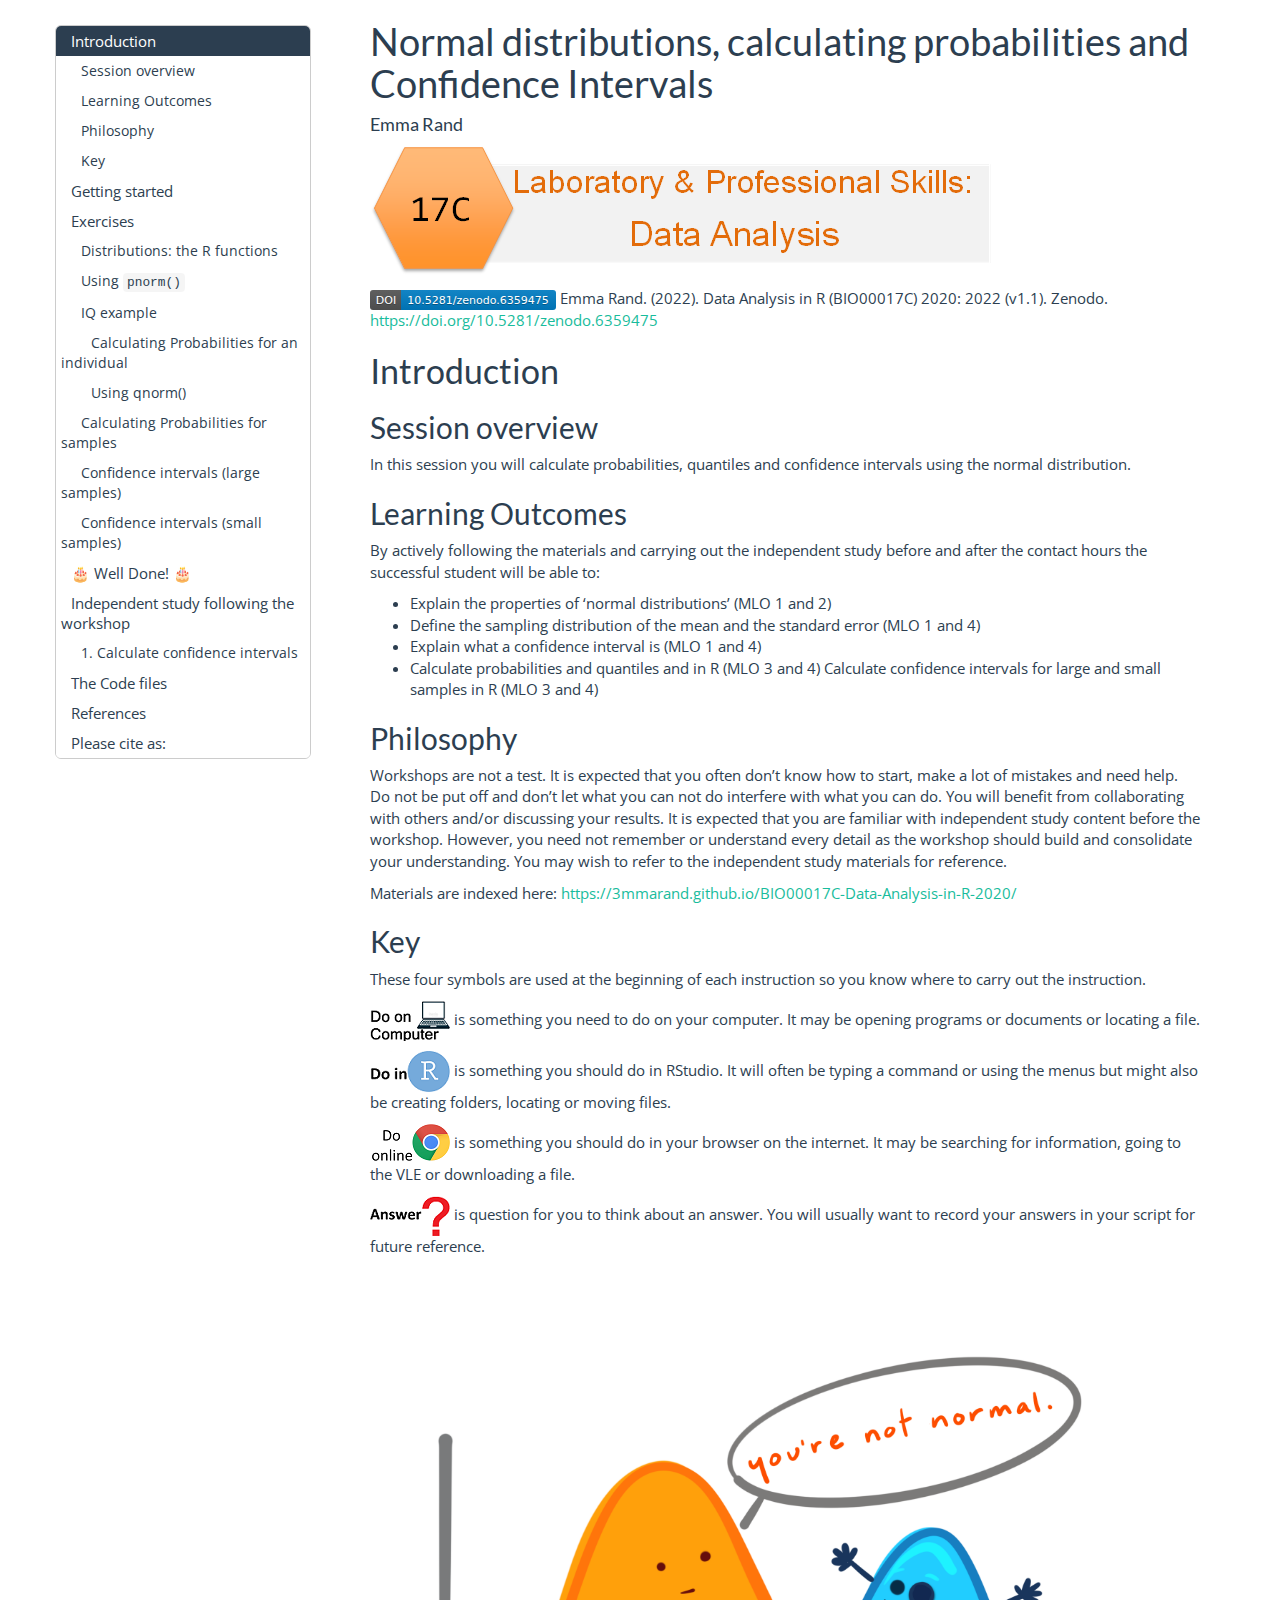
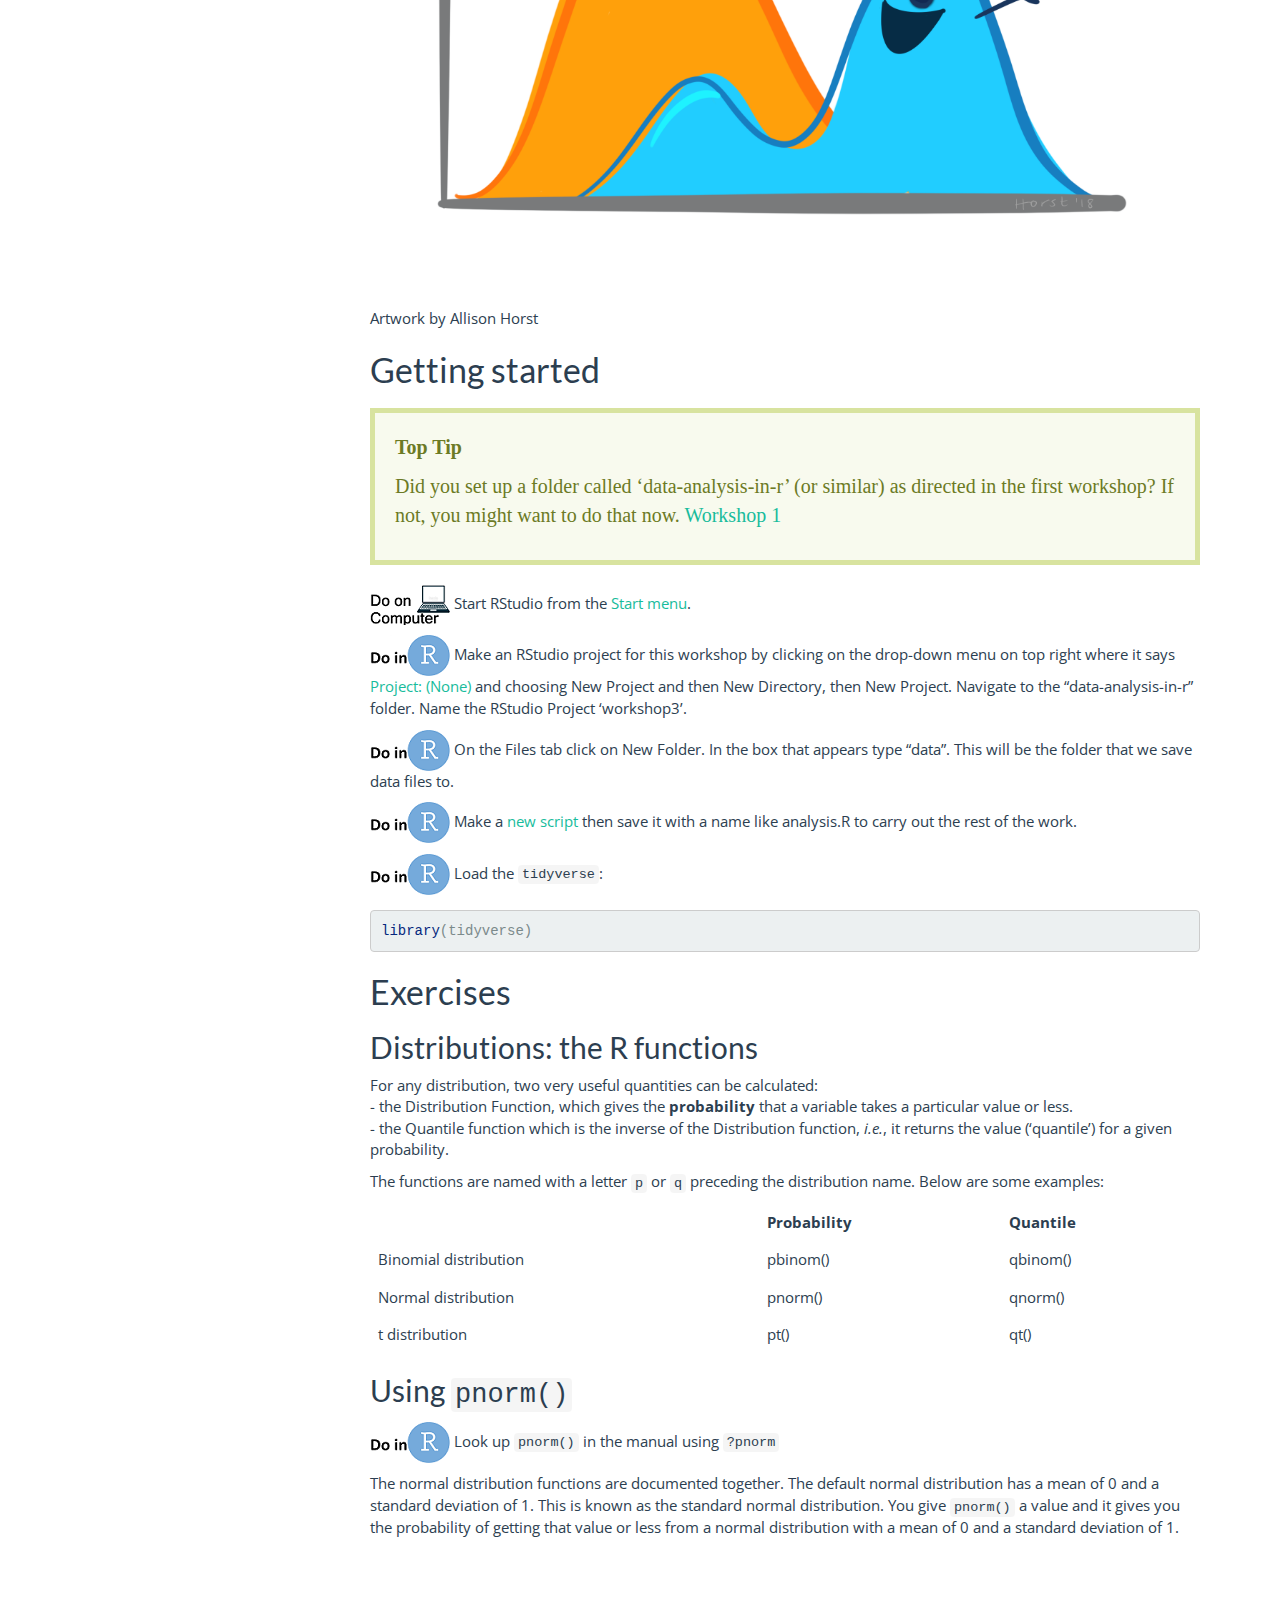
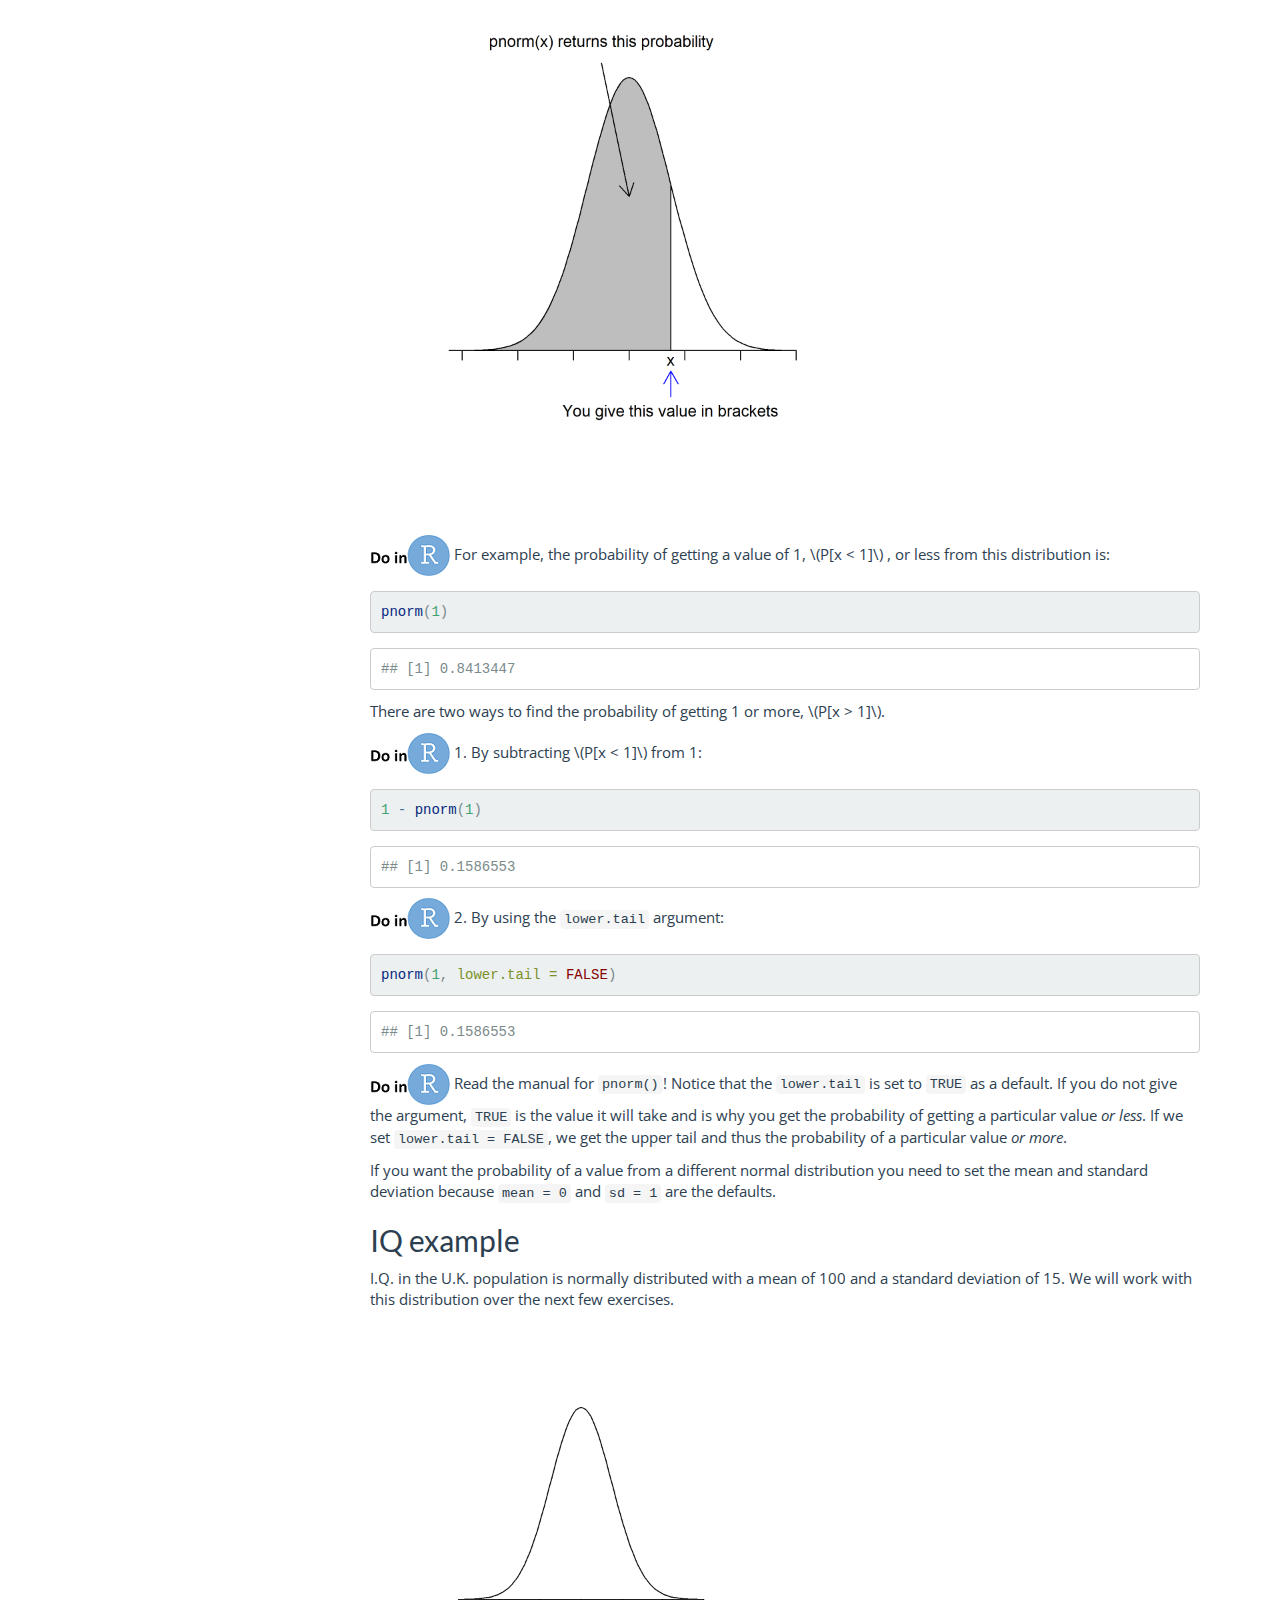
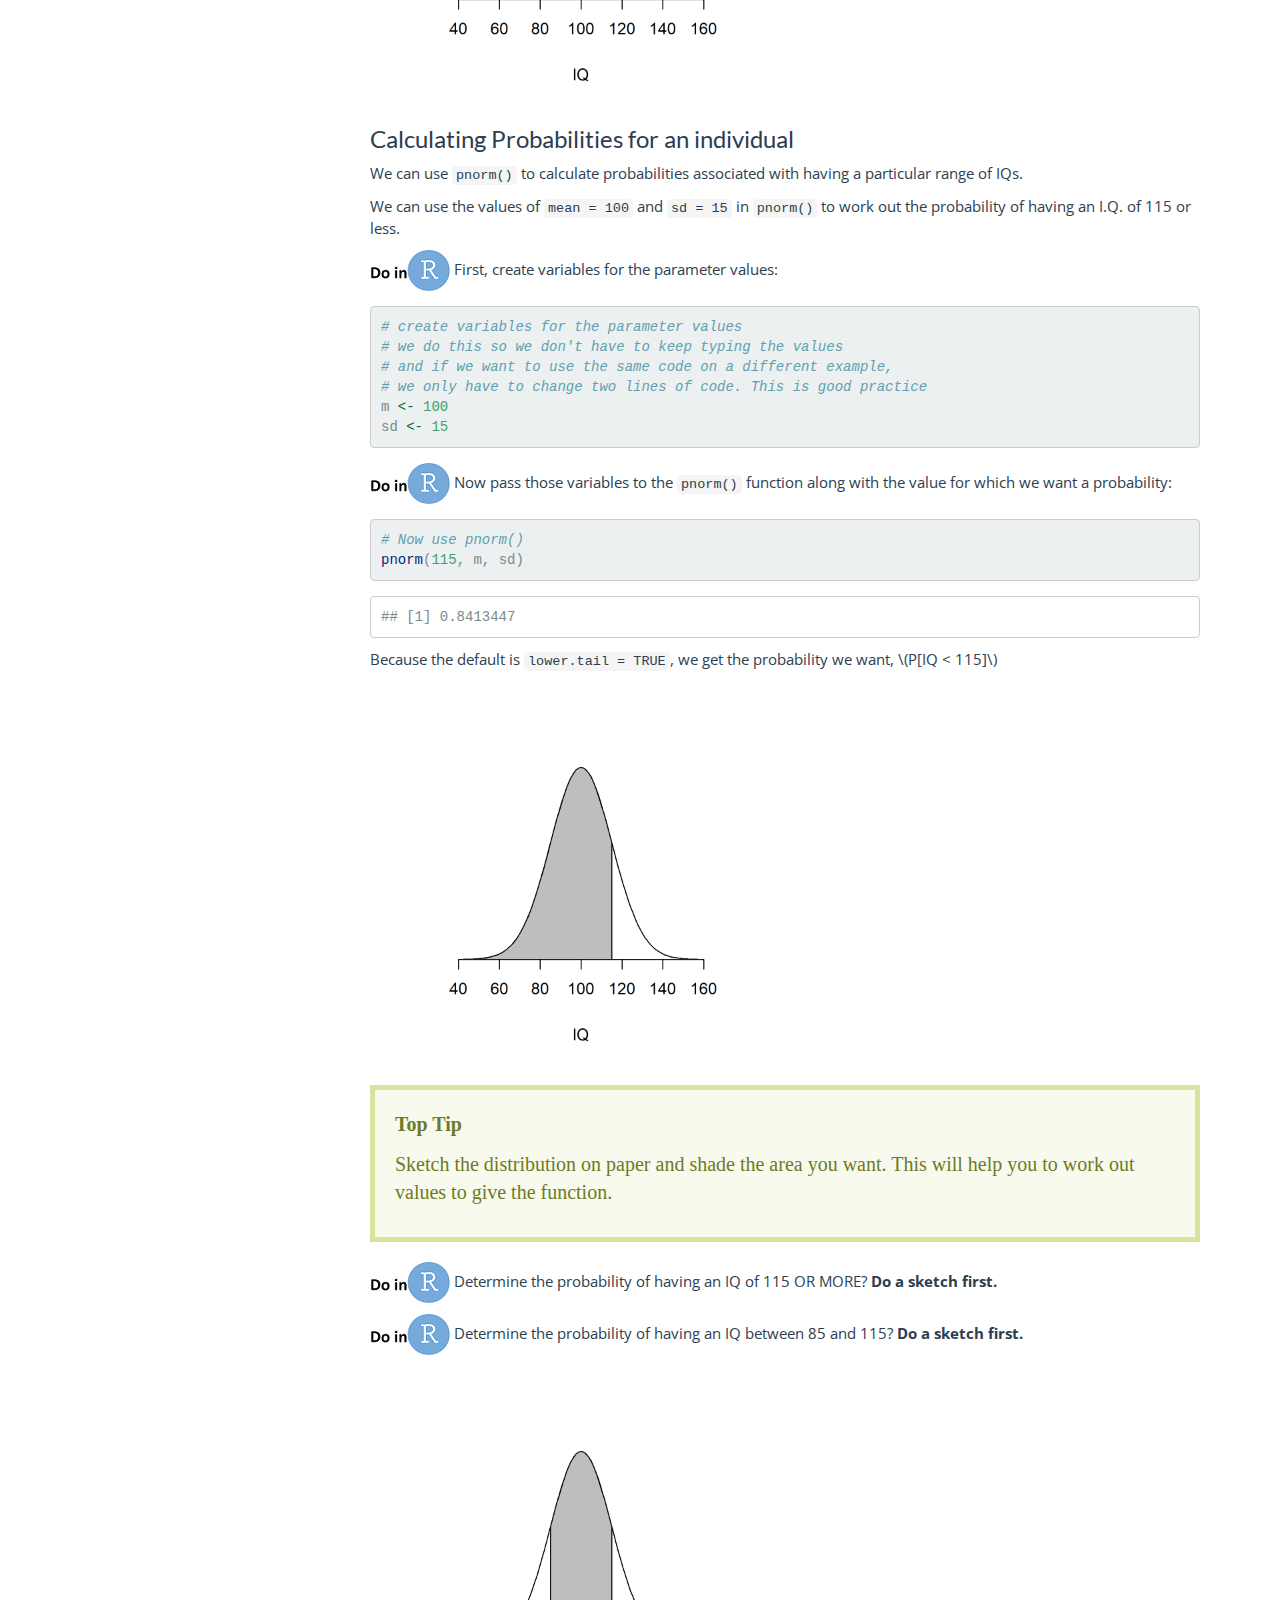
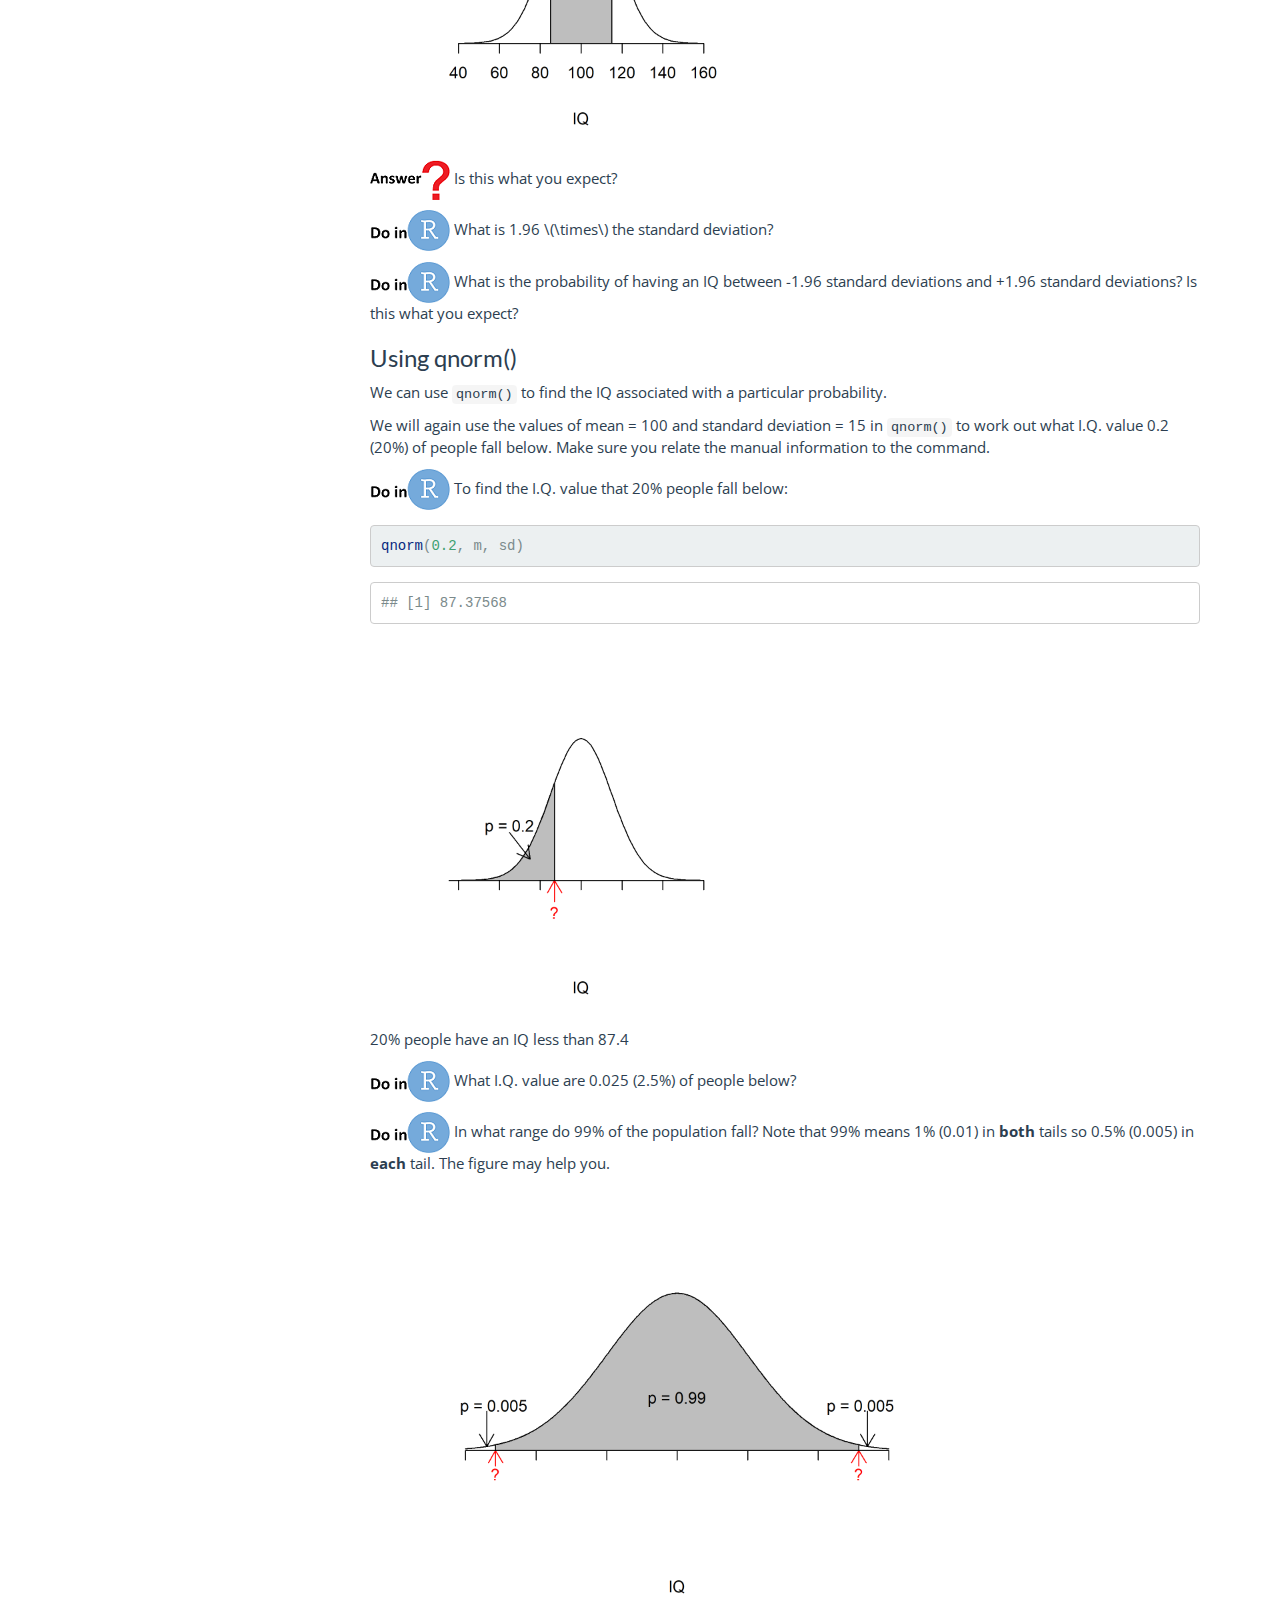
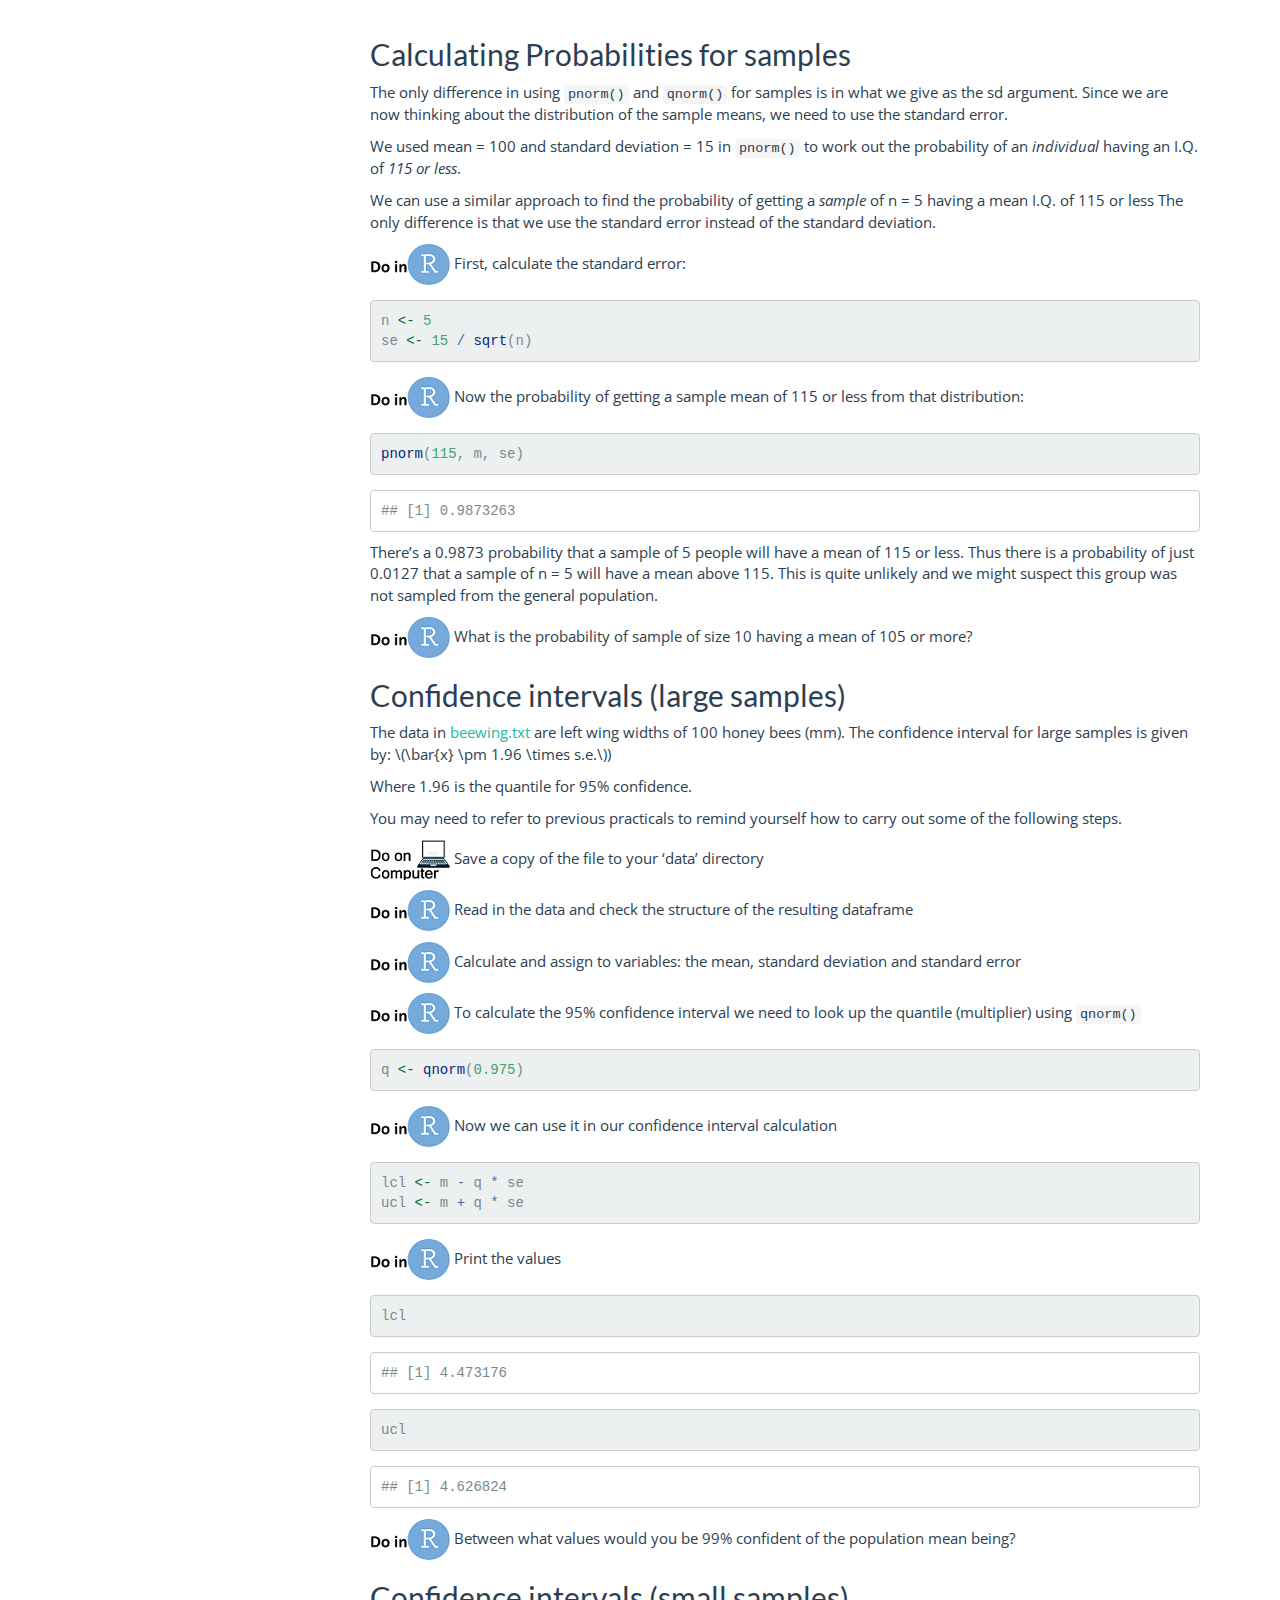
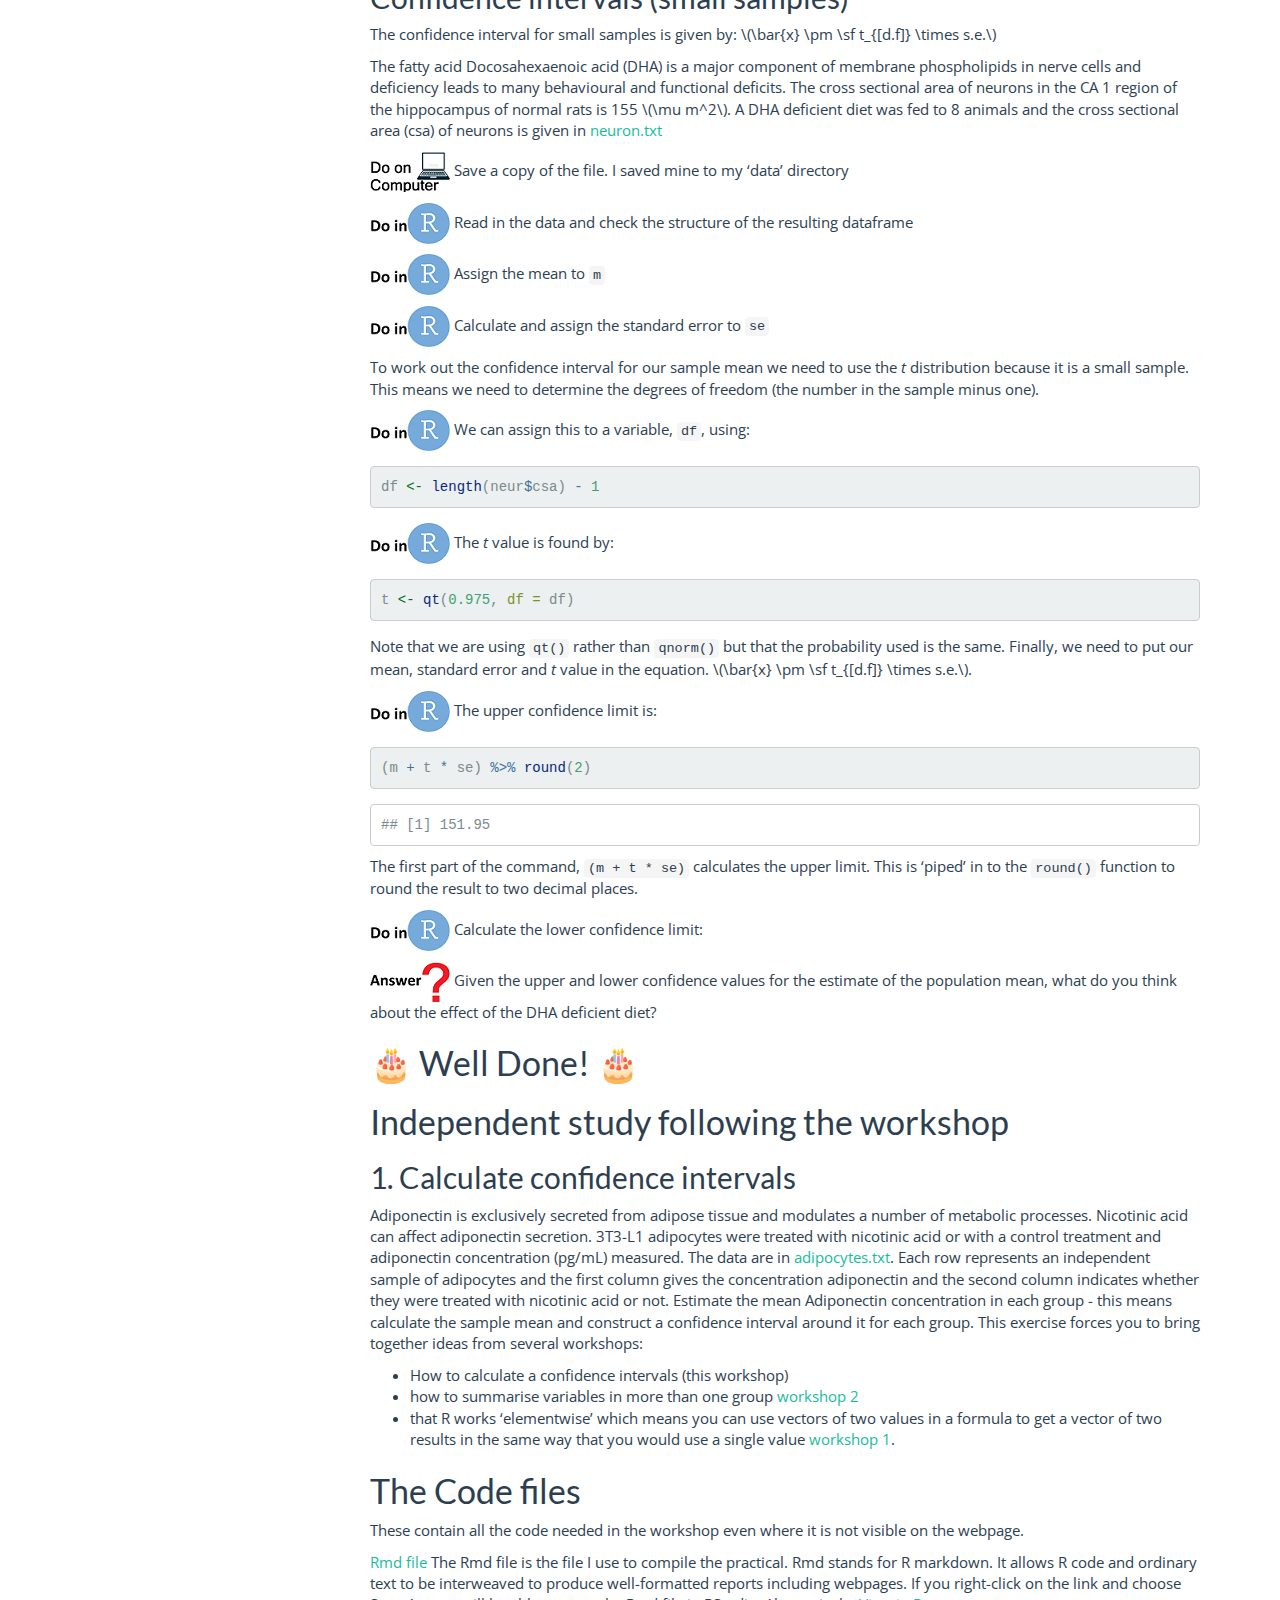
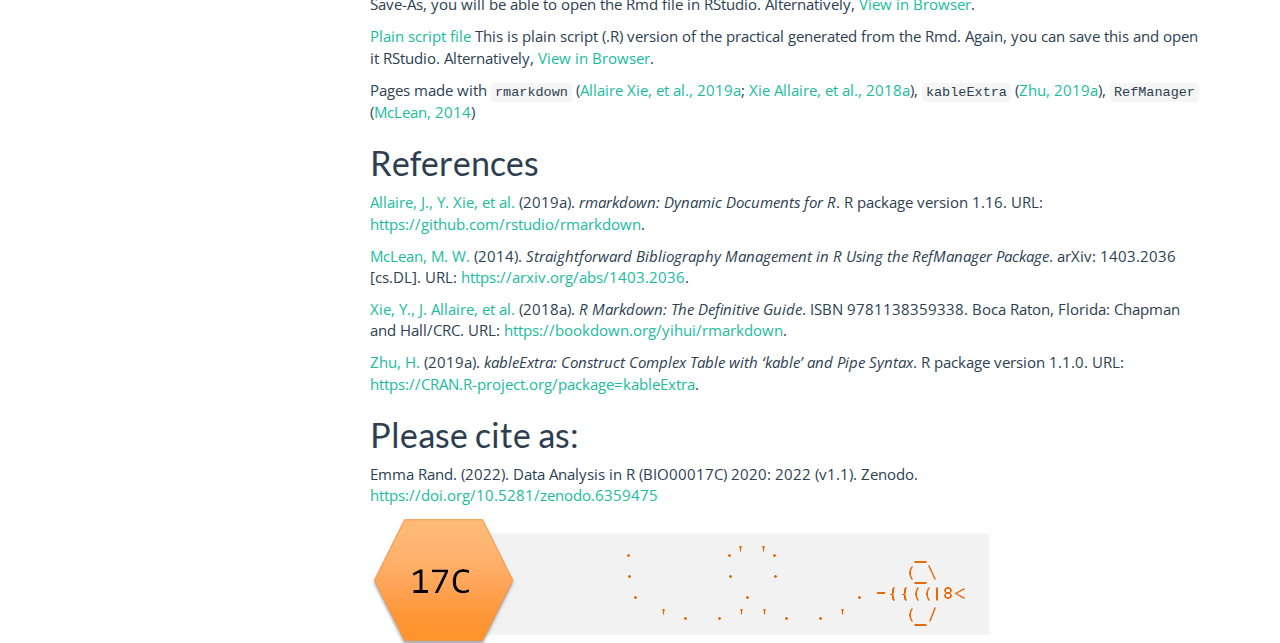
